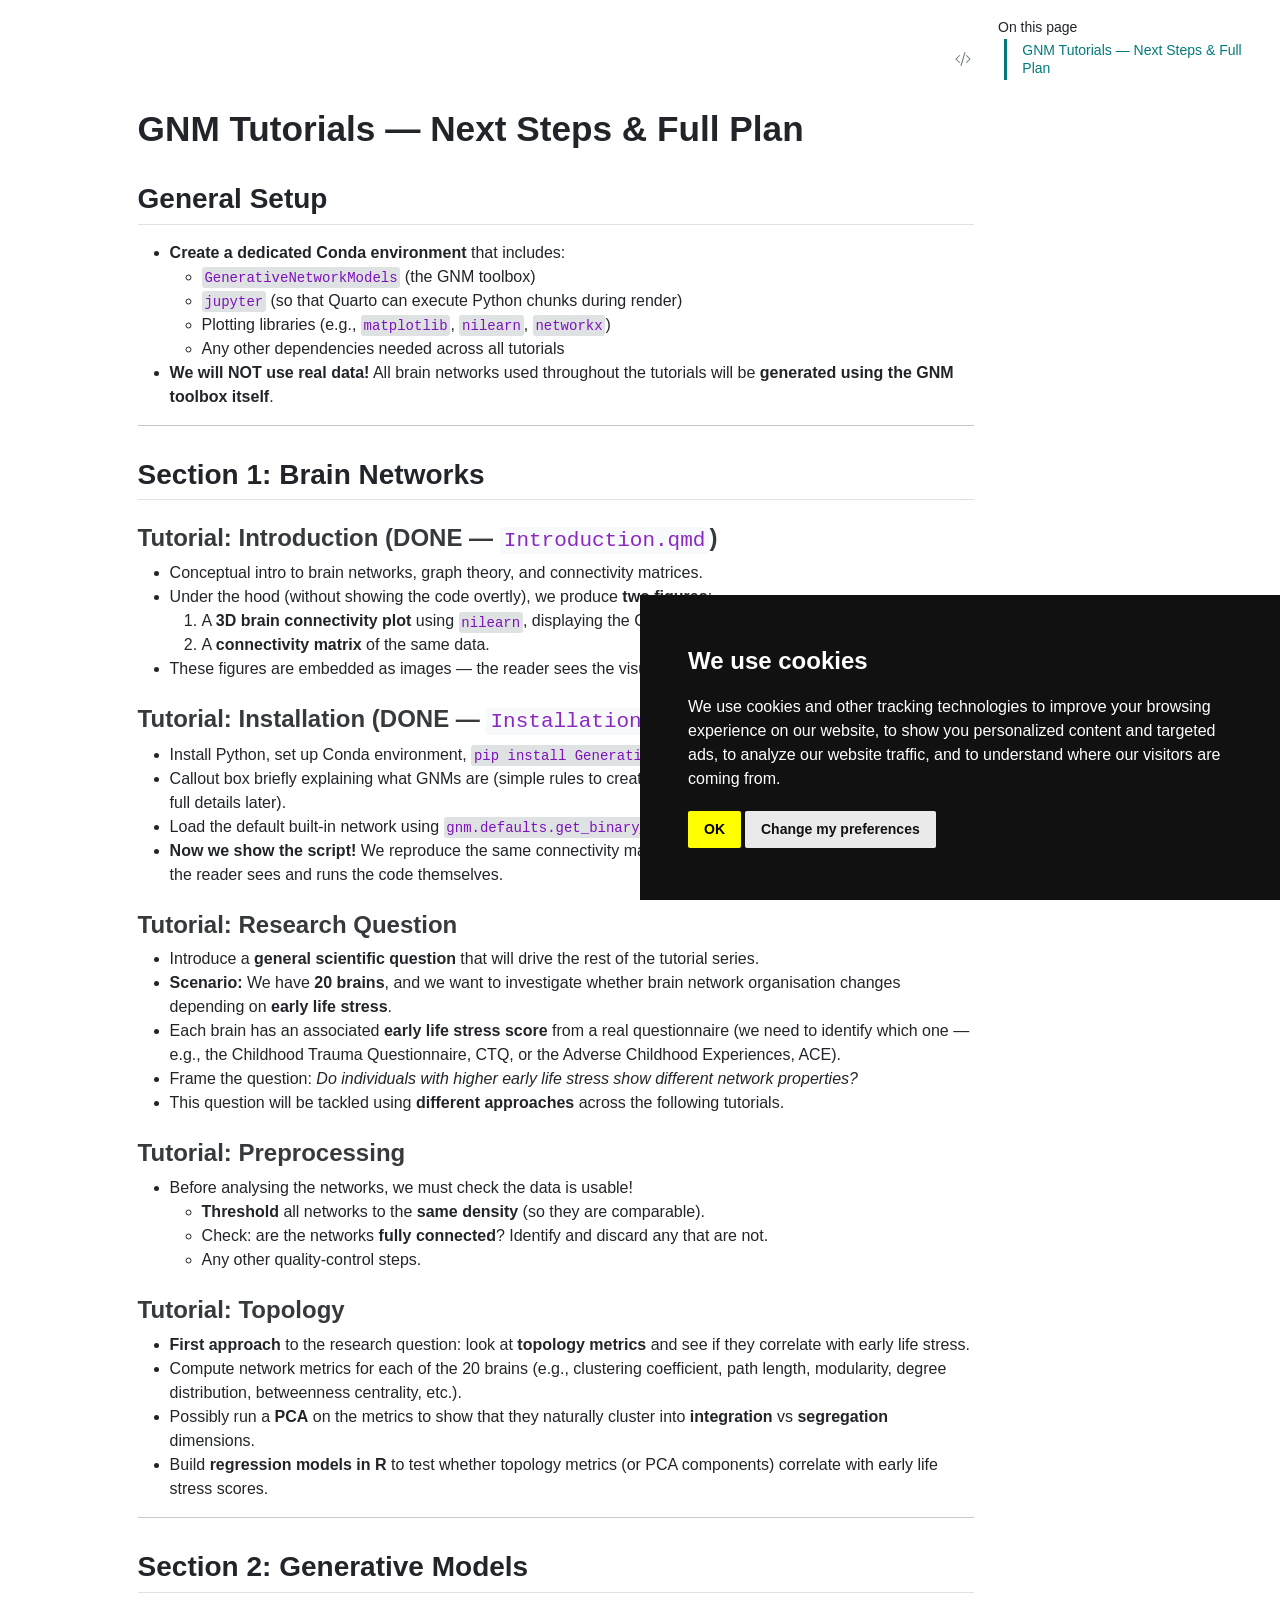
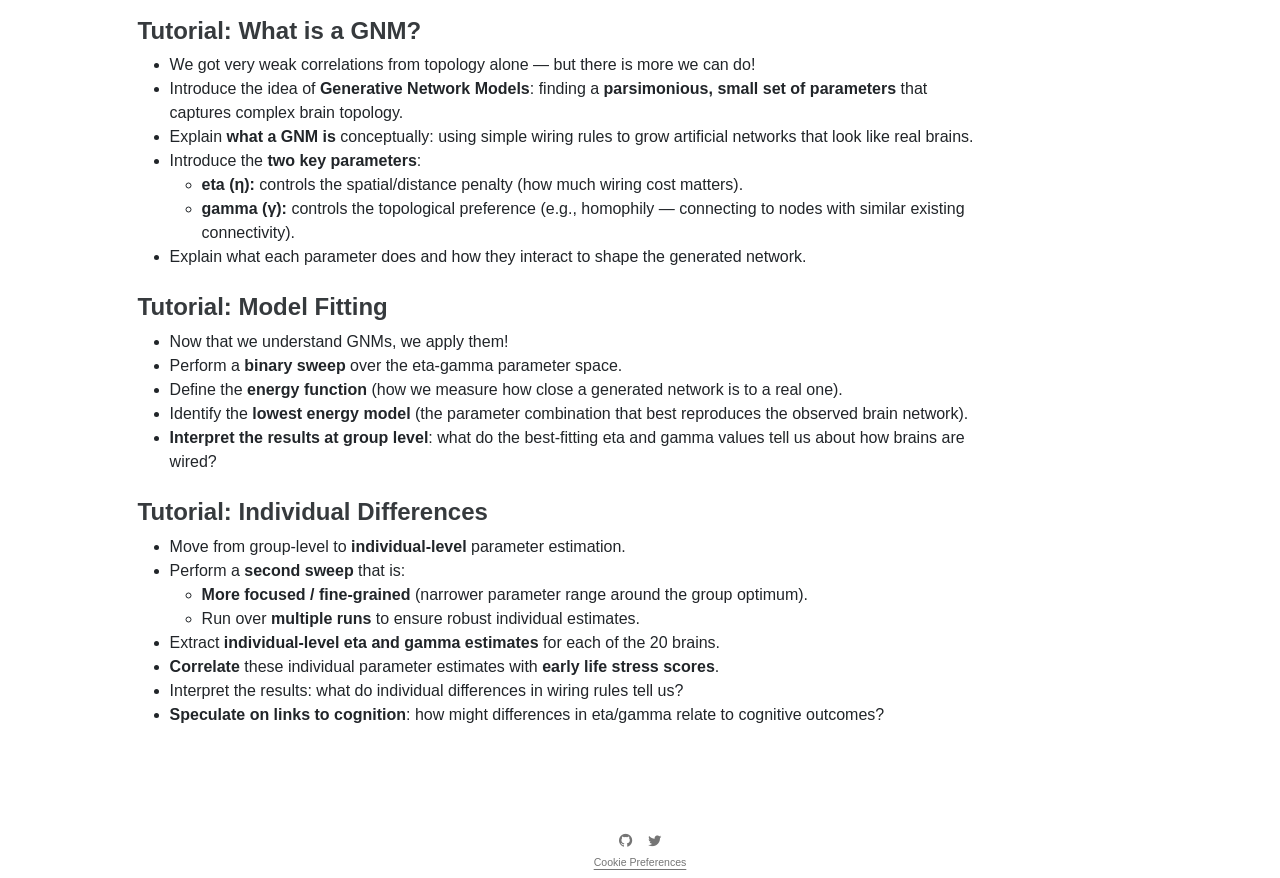
==== docs/nextsteps.html @ 3ea55d0e "gnm tutorials!" ====
<!DOCTYPE html>
<html xmlns="http://www.w3.org/1999/xhtml" lang="en" xml:lang="en"><head>

<meta charset="utf-8">
<meta name="generator" content="quarto-1.8.27">

<meta name="viewport" content="width=device-width, initial-scale=1.0, user-scalable=yes">


<title>nextsteps – DevStart</title>
<style>
code{white-space: pre-wrap;}
span.smallcaps{font-variant: small-caps;}
div.columns{display: flex; gap: min(4vw, 1.5em);}
div.column{flex: auto; overflow-x: auto;}
div.hanging-indent{margin-left: 1.5em; text-indent: -1.5em;}
ul.task-list{list-style: none;}
ul.task-list li input[type="checkbox"] {
  width: 0.8em;
  margin: 0 0.8em 0.2em -1em; /* quarto-specific, see https://github.com/quarto-dev/quarto-cli/issues/4556 */ 
  vertical-align: middle;
}
/* CSS for syntax highlighting */
html { -webkit-text-size-adjust: 100%; }
pre > code.sourceCode { white-space: pre; position: relative; }
pre > code.sourceCode > span { display: inline-block; line-height: 1.25; }
pre > code.sourceCode > span:empty { height: 1.2em; }
.sourceCode { overflow: visible; }
code.sourceCode > span { color: inherit; text-decoration: inherit; }
div.sourceCode { margin: 1em 0; }
pre.sourceCode { margin: 0; }
@media screen {
div.sourceCode { overflow: auto; }
}
@media print {
pre > code.sourceCode { white-space: pre-wrap; }
pre > code.sourceCode > span { text-indent: -5em; padding-left: 5em; }
}
pre.numberSource code
  { counter-reset: source-line 0; }
pre.numberSource code > span
  { position: relative; left: -4em; counter-increment: source-line; }
pre.numberSource code > span > a:first-child::before
  { content: counter(source-line);
    position: relative; left: -1em; text-align: right; vertical-align: baseline;
    border: none; display: inline-block;
    -webkit-touch-callout: none; -webkit-user-select: none;
    -khtml-user-select: none; -moz-user-select: none;
    -ms-user-select: none; user-select: none;
    padding: 0 4px; width: 4em;
  }
pre.numberSource { margin-left: 3em;  padding-left: 4px; }
div.sourceCode
  {   }
@media screen {
pre > code.sourceCode > span > a:first-child::before { text-decoration: underline; }
}
</style>


<script src="site_libs/quarto-nav/quarto-nav.js"></script>
<script src="site_libs/quarto-nav/headroom.min.js"></script>
<script src="site_libs/clipboard/clipboard.min.js"></script>
<script src="site_libs/quarto-search/autocomplete.umd.js"></script>
<script src="site_libs/quarto-search/fuse.min.js"></script>
<script src="site_libs/quarto-search/quarto-search.js"></script>
<meta name="quarto:offset" content="./">
<link href="./resources/ICON.png" rel="icon" type="image/png">
<script src="site_libs/cookie-consent/cookie-consent.js"></script>
<link href="site_libs/cookie-consent/cookie-consent.css" rel="stylesheet">
<script src="site_libs/quarto-html/quarto.js" type="module"></script>
<script src="site_libs/quarto-html/tabsets/tabsets.js" type="module"></script>
<script src="site_libs/quarto-html/axe/axe-check.js" type="module"></script>
<script src="site_libs/quarto-html/popper.min.js"></script>
<script src="site_libs/quarto-html/tippy.umd.min.js"></script>
<script src="site_libs/quarto-html/anchor.min.js"></script>
<link href="site_libs/quarto-html/tippy.css" rel="stylesheet">
<link href="site_libs/quarto-html/quarto-syntax-highlighting-297f82be50efc673ebd96f37595b8476.css" rel="stylesheet" id="quarto-text-highlighting-styles">
<script src="site_libs/bootstrap/bootstrap.min.js"></script>
<link href="site_libs/bootstrap/bootstrap-icons.css" rel="stylesheet">
<link href="site_libs/bootstrap/bootstrap-4a0951d19dedb3de55823374062f1177.min.css" rel="stylesheet" append-hash="true" id="quarto-bootstrap" data-mode="light">
<script id="quarto-search-options" type="application/json">{
  "location": "sidebar",
  "copy-button": false,
  "collapse-after": 3,
  "panel-placement": "start",
  "type": "textbox",
  "limit": 50,
  "keyboard-shortcut": [
    "f",
    "/",
    "s"
  ],
  "language": {
    "search-no-results-text": "No results",
    "search-matching-documents-text": "matching documents",
    "search-copy-link-title": "Copy link to search",
    "search-hide-matches-text": "Hide additional matches",
    "search-more-match-text": "more match in this document",
    "search-more-matches-text": "more matches in this document",
    "search-clear-button-title": "Clear",
    "search-text-placeholder": "",
    "search-detached-cancel-button-title": "Cancel",
    "search-submit-button-title": "Submit",
    "search-label": "Search"
  }
}</script>
<script async="" src="https://www.googletagmanager.com/gtag/js?id=G-G5XSH1GLW7"></script>

<script type="text/plain" cookie-consent="tracking">

window.dataLayer = window.dataLayer || [];
function gtag(){dataLayer.push(arguments);}
gtag('js', new Date());
gtag('config', 'G-G5XSH1GLW7', { 'anonymize_ip': true});
</script>

<script type="text/javascript" charset="UTF-8">
document.addEventListener('DOMContentLoaded', function () {
cookieconsent.run({
  "notice_banner_type":"simple",
  "consent_type":"implied",
  "palette":"dark",
  "language":"en",
  "page_load_consent_levels":["strictly-necessary","functionality","tracking","targeting"],
  "notice_banner_reject_button_hide":false,
  "preferences_center_close_button_hide":false,
  "website_name":""
  ,
"language":"en"
  });
});
</script> 
  


<meta property="og:title" content="GNM Tutorials">
<meta property="og:description" content="Generative Network Models tutorials">
<meta property="og:image" content="https://devstart.org/BrainNetworks/images/ICON.png">
<meta property="og:site_name" content="DevStart">
<meta property="og:image:height" content="131">
<meta property="og:image:width" content="120">
<meta name="twitter:title" content="GNM Tutorials">
<meta name="twitter:description" content="Generative Network Models tutorials">
<meta name="twitter:image" content="https://devstart.org/BrainNetworks/images/ICON.png">
<meta name="twitter:site" content="@DevSciStart">
<meta name="twitter:card" content="summary">
<meta name="twitter:image-height" content="131">
<meta name="twitter:image-width" content="120">
</head>

<body class="quarto-light">

<div id="quarto-search-results"></div>
<!-- content -->
<div id="quarto-content" class="quarto-container page-columns page-rows-contents page-layout-article">
<!-- sidebar -->
<!-- margin-sidebar -->
    <div id="quarto-margin-sidebar" class="sidebar margin-sidebar">
        <nav id="TOC" role="doc-toc" class="toc-active" data-toc-expanded="4">
    <h2 id="toc-title">On this page</h2>
   
  <ul>
  <li><a href="#gnm-tutorials-next-steps-full-plan" id="toc-gnm-tutorials-next-steps-full-plan" class="nav-link active" data-scroll-target="#gnm-tutorials-next-steps-full-plan">GNM Tutorials — Next Steps &amp; Full Plan</a>
  <ul class="collapse">
  <li><a href="#general-setup" id="toc-general-setup" class="nav-link" data-scroll-target="#general-setup">General Setup</a></li>
  <li><a href="#section-1-brain-networks" id="toc-section-1-brain-networks" class="nav-link" data-scroll-target="#section-1-brain-networks">Section 1: Brain Networks</a>
  <ul class="collapse">
  <li><a href="#tutorial-introduction-done-introduction.qmd" id="toc-tutorial-introduction-done-introduction.qmd" class="nav-link" data-scroll-target="#tutorial-introduction-done-introduction.qmd">Tutorial: Introduction (DONE — <code>Introduction.qmd</code>)</a></li>
  <li><a href="#tutorial-installation-done-installation.qmd" id="toc-tutorial-installation-done-installation.qmd" class="nav-link" data-scroll-target="#tutorial-installation-done-installation.qmd">Tutorial: Installation (DONE — <code>Installation.qmd</code>)</a></li>
  <li><a href="#tutorial-research-question" id="toc-tutorial-research-question" class="nav-link" data-scroll-target="#tutorial-research-question">Tutorial: Research Question</a></li>
  <li><a href="#tutorial-preprocessing" id="toc-tutorial-preprocessing" class="nav-link" data-scroll-target="#tutorial-preprocessing">Tutorial: Preprocessing</a></li>
  <li><a href="#tutorial-topology" id="toc-tutorial-topology" class="nav-link" data-scroll-target="#tutorial-topology">Tutorial: Topology</a></li>
  </ul></li>
  <li><a href="#section-2-generative-models" id="toc-section-2-generative-models" class="nav-link" data-scroll-target="#section-2-generative-models">Section 2: Generative Models</a>
  <ul class="collapse">
  <li><a href="#tutorial-what-is-a-gnm" id="toc-tutorial-what-is-a-gnm" class="nav-link" data-scroll-target="#tutorial-what-is-a-gnm">Tutorial: What is a GNM?</a></li>
  <li><a href="#tutorial-model-fitting" id="toc-tutorial-model-fitting" class="nav-link" data-scroll-target="#tutorial-model-fitting">Tutorial: Model Fitting</a></li>
  <li><a href="#tutorial-individual-differences" id="toc-tutorial-individual-differences" class="nav-link" data-scroll-target="#tutorial-individual-differences">Tutorial: Individual Differences</a></li>
  </ul></li>
  </ul></li>
  </ul>
</nav>
    </div>
<!-- main -->
<main class="content" id="quarto-document-content"><header id="title-block-header" class="quarto-title-block"><h1 class="title display-7"></h1></header><div class="quarto-title-block"><div class="quarto-title-tools-only"><button type="button" class="btn code-tools-button" id="quarto-code-tools-source"><i class="bi"></i></button></div></div>




<section id="gnm-tutorials-next-steps-full-plan" class="level1">
<h1>GNM Tutorials — Next Steps &amp; Full Plan</h1>
<section id="general-setup" class="level2">
<h2 class="anchored" data-anchor-id="general-setup">General Setup</h2>
<ul>
<li><strong>Create a dedicated Conda environment</strong> that includes:
<ul>
<li><code>GenerativeNetworkModels</code> (the GNM toolbox)</li>
<li><code>jupyter</code> (so that Quarto can execute Python chunks during render)</li>
<li>Plotting libraries (e.g., <code>matplotlib</code>, <code>nilearn</code>, <code>networkx</code>)</li>
<li>Any other dependencies needed across all tutorials</li>
</ul></li>
<li><strong>We will NOT use real data!</strong> All brain networks used throughout the tutorials will be <strong>generated using the GNM toolbox itself</strong>.</li>
</ul>
<hr>
</section>
<section id="section-1-brain-networks" class="level2">
<h2 class="anchored" data-anchor-id="section-1-brain-networks">Section 1: Brain Networks</h2>
<section id="tutorial-introduction-done-introduction.qmd" class="level3">
<h3 class="anchored" data-anchor-id="tutorial-introduction-done-introduction.qmd">Tutorial: Introduction (DONE — <code>Introduction.qmd</code>)</h3>
<ul>
<li>Conceptual intro to brain networks, graph theory, and connectivity matrices.</li>
<li>Under the hood (without showing the code overtly), we produce <strong>two figures</strong>:
<ol type="1">
<li>A <strong>3D brain connectivity plot</strong> using <code>nilearn</code>, displaying the GNM default network with default coordinates.</li>
<li>A <strong>connectivity matrix</strong> of the same data.</li>
</ol></li>
<li>These figures are embedded as images — the reader sees the visuals but not the code that generated them.</li>
</ul>
</section>
<section id="tutorial-installation-done-installation.qmd" class="level3">
<h3 class="anchored" data-anchor-id="tutorial-installation-done-installation.qmd">Tutorial: Installation (DONE — <code>Installation.qmd</code>)</h3>
<ul>
<li>Install Python, set up Conda environment, <code>pip install GenerativeNetworkModels</code>.</li>
<li>Callout box briefly explaining what GNMs are (simple rules to create artificial networks mimicking real brains — full details later).</li>
<li>Load the default built-in network using <code>gnm.defaults.get_binary_network()</code>.</li>
<li><strong>Now we show the script!</strong> We reproduce the same connectivity matrix from the Introduction tutorial, but this time the reader sees and runs the code themselves.</li>
</ul>
</section>
<section id="tutorial-research-question" class="level3">
<h3 class="anchored" data-anchor-id="tutorial-research-question">Tutorial: Research Question</h3>
<ul>
<li>Introduce a <strong>general scientific question</strong> that will drive the rest of the tutorial series.</li>
<li><strong>Scenario:</strong> We have <strong>20 brains</strong>, and we want to investigate whether brain network organisation changes depending on <strong>early life stress</strong>.</li>
<li>Each brain has an associated <strong>early life stress score</strong> from a real questionnaire (we need to identify which one — e.g., the Childhood Trauma Questionnaire, CTQ, or the Adverse Childhood Experiences, ACE).</li>
<li>Frame the question: <em>Do individuals with higher early life stress show different network properties?</em></li>
<li>This question will be tackled using <strong>different approaches</strong> across the following tutorials.</li>
</ul>
</section>
<section id="tutorial-preprocessing" class="level3">
<h3 class="anchored" data-anchor-id="tutorial-preprocessing">Tutorial: Preprocessing</h3>
<ul>
<li>Before analysing the networks, we must check the data is usable!
<ul>
<li><strong>Threshold</strong> all networks to the <strong>same density</strong> (so they are comparable).</li>
<li>Check: are the networks <strong>fully connected</strong>? Identify and discard any that are not.</li>
<li>Any other quality-control steps.</li>
</ul></li>
</ul>
</section>
<section id="tutorial-topology" class="level3">
<h3 class="anchored" data-anchor-id="tutorial-topology">Tutorial: Topology</h3>
<ul>
<li><strong>First approach</strong> to the research question: look at <strong>topology metrics</strong> and see if they correlate with early life stress.</li>
<li>Compute network metrics for each of the 20 brains (e.g., clustering coefficient, path length, modularity, degree distribution, betweenness centrality, etc.).</li>
<li>Possibly run a <strong>PCA</strong> on the metrics to show that they naturally cluster into <strong>integration</strong> vs <strong>segregation</strong> dimensions.</li>
<li>Build <strong>regression models in R</strong> to test whether topology metrics (or PCA components) correlate with early life stress scores.</li>
</ul>
<hr>
</section>
</section>
<section id="section-2-generative-models" class="level2">
<h2 class="anchored" data-anchor-id="section-2-generative-models">Section 2: Generative Models</h2>
<section id="tutorial-what-is-a-gnm" class="level3">
<h3 class="anchored" data-anchor-id="tutorial-what-is-a-gnm">Tutorial: What is a GNM?</h3>
<ul>
<li>We got very weak correlations from topology alone — but there is more we can do!</li>
<li>Introduce the idea of <strong>Generative Network Models</strong>: finding a <strong>parsimonious, small set of parameters</strong> that captures complex brain topology.</li>
<li>Explain <strong>what a GNM is</strong> conceptually: using simple wiring rules to grow artificial networks that look like real brains.</li>
<li>Introduce the <strong>two key parameters</strong>:
<ul>
<li><strong>eta (η):</strong> controls the spatial/distance penalty (how much wiring cost matters).</li>
<li><strong>gamma (γ):</strong> controls the topological preference (e.g., homophily — connecting to nodes with similar existing connectivity).</li>
</ul></li>
<li>Explain what each parameter does and how they interact to shape the generated network.</li>
</ul>
</section>
<section id="tutorial-model-fitting" class="level3">
<h3 class="anchored" data-anchor-id="tutorial-model-fitting">Tutorial: Model Fitting</h3>
<ul>
<li>Now that we understand GNMs, we apply them!</li>
<li>Perform a <strong>binary sweep</strong> over the eta-gamma parameter space.</li>
<li>Define the <strong>energy function</strong> (how we measure how close a generated network is to a real one).</li>
<li>Identify the <strong>lowest energy model</strong> (the parameter combination that best reproduces the observed brain network).</li>
<li><strong>Interpret the results at group level</strong>: what do the best-fitting eta and gamma values tell us about how brains are wired?</li>
</ul>
</section>
<section id="tutorial-individual-differences" class="level3">
<h3 class="anchored" data-anchor-id="tutorial-individual-differences">Tutorial: Individual Differences</h3>
<ul>
<li>Move from group-level to <strong>individual-level</strong> parameter estimation.</li>
<li>Perform a <strong>second sweep</strong> that is:
<ul>
<li><strong>More focused / fine-grained</strong> (narrower parameter range around the group optimum).</li>
<li>Run over <strong>multiple runs</strong> to ensure robust individual estimates.</li>
</ul></li>
<li>Extract <strong>individual-level eta and gamma estimates</strong> for each of the 20 brains.</li>
<li><strong>Correlate</strong> these individual parameter estimates with <strong>early life stress scores</strong>.</li>
<li>Interpret the results: what do individual differences in wiring rules tell us?</li>
<li><strong>Speculate on links to cognition</strong>: how might differences in eta/gamma relate to cognitive outcomes?</li>
</ul>


<!-- -->

</section>
</section>
</section>

<a onclick="window.scrollTo(0, 0); return false;" role="button" id="quarto-back-to-top"><i class="bi bi-arrow-up"></i> Back to top</a></main> <!-- /main -->
<script id="quarto-html-after-body" type="application/javascript">
  window.document.addEventListener("DOMContentLoaded", function (event) {
    const icon = "";
    const anchorJS = new window.AnchorJS();
    anchorJS.options = {
      placement: 'right',
      icon: icon
    };
    anchorJS.add('.anchored');
    const isCodeAnnotation = (el) => {
      for (const clz of el.classList) {
        if (clz.startsWith('code-annotation-')) {                     
          return true;
        }
      }
      return false;
    }
    const onCopySuccess = function(e) {
      // button target
      const button = e.trigger;
      // don't keep focus
      button.blur();
      // flash "checked"
      button.classList.add('code-copy-button-checked');
      var currentTitle = button.getAttribute("title");
      button.setAttribute("title", "Copied!");
      let tooltip;
      if (window.bootstrap) {
        button.setAttribute("data-bs-toggle", "tooltip");
        button.setAttribute("data-bs-placement", "left");
        button.setAttribute("data-bs-title", "Copied!");
        tooltip = new bootstrap.Tooltip(button, 
          { trigger: "manual", 
            customClass: "code-copy-button-tooltip",
            offset: [0, -8]});
        tooltip.show();    
      }
      setTimeout(function() {
        if (tooltip) {
          tooltip.hide();
          button.removeAttribute("data-bs-title");
          button.removeAttribute("data-bs-toggle");
          button.removeAttribute("data-bs-placement");
        }
        button.setAttribute("title", currentTitle);
        button.classList.remove('code-copy-button-checked');
      }, 1000);
      // clear code selection
      e.clearSelection();
    }
    const getTextToCopy = function(trigger) {
      const outerScaffold = trigger.parentElement.cloneNode(true);
      const codeEl = outerScaffold.querySelector('code');
      for (const childEl of codeEl.children) {
        if (isCodeAnnotation(childEl)) {
          childEl.remove();
        }
      }
      return codeEl.innerText;
    }
    const clipboard = new window.ClipboardJS('.code-copy-button:not([data-in-quarto-modal])', {
      text: getTextToCopy
    });
    clipboard.on('success', onCopySuccess);
    if (window.document.getElementById('quarto-embedded-source-code-modal')) {
      const clipboardModal = new window.ClipboardJS('.code-copy-button[data-in-quarto-modal]', {
        text: getTextToCopy,
        container: window.document.getElementById('quarto-embedded-source-code-modal')
      });
      clipboardModal.on('success', onCopySuccess);
    }
    const viewSource = window.document.getElementById('quarto-view-source') ||
                       window.document.getElementById('quarto-code-tools-source');
    if (viewSource) {
      const sourceUrl = viewSource.getAttribute("data-quarto-source-url");
      viewSource.addEventListener("click", function(e) {
        if (sourceUrl) {
          // rstudio viewer pane
          if (/\bcapabilities=\b/.test(window.location)) {
            window.open(sourceUrl);
          } else {
            window.location.href = sourceUrl;
          }
        } else {
          const modal = new bootstrap.Modal(document.getElementById('quarto-embedded-source-code-modal'));
          modal.show();
        }
        return false;
      });
    }
    function toggleCodeHandler(show) {
      return function(e) {
        const detailsSrc = window.document.querySelectorAll(".cell > details > .sourceCode");
        for (let i=0; i<detailsSrc.length; i++) {
          const details = detailsSrc[i].parentElement;
          if (show) {
            details.open = true;
          } else {
            details.removeAttribute("open");
          }
        }
        const cellCodeDivs = window.document.querySelectorAll(".cell > .sourceCode");
        const fromCls = show ? "hidden" : "unhidden";
        const toCls = show ? "unhidden" : "hidden";
        for (let i=0; i<cellCodeDivs.length; i++) {
          const codeDiv = cellCodeDivs[i];
          if (codeDiv.classList.contains(fromCls)) {
            codeDiv.classList.remove(fromCls);
            codeDiv.classList.add(toCls);
          } 
        }
        return false;
      }
    }
    const hideAllCode = window.document.getElementById("quarto-hide-all-code");
    if (hideAllCode) {
      hideAllCode.addEventListener("click", toggleCodeHandler(false));
    }
    const showAllCode = window.document.getElementById("quarto-show-all-code");
    if (showAllCode) {
      showAllCode.addEventListener("click", toggleCodeHandler(true));
    }
      var localhostRegex = new RegExp(/^(?:http|https):\/\/localhost\:?[0-9]*\//);
      var mailtoRegex = new RegExp(/^mailto:/);
        var filterRegex = new RegExp("https:\/\/devstart\.org\/BrainNetworks");
      var isInternal = (href) => {
          return filterRegex.test(href) || localhostRegex.test(href) || mailtoRegex.test(href);
      }
      // Inspect non-navigation links and adorn them if external
     var links = window.document.querySelectorAll('a[href]:not(.nav-link):not(.navbar-brand):not(.toc-action):not(.sidebar-link):not(.sidebar-item-toggle):not(.pagination-link):not(.no-external):not([aria-hidden]):not(.dropdown-item):not(.quarto-navigation-tool):not(.about-link)');
      for (var i=0; i<links.length; i++) {
        const link = links[i];
        if (!isInternal(link.href)) {
          // undo the damage that might have been done by quarto-nav.js in the case of
          // links that we want to consider external
          if (link.dataset.originalHref !== undefined) {
            link.href = link.dataset.originalHref;
          }
        }
      }
    function tippyHover(el, contentFn, onTriggerFn, onUntriggerFn) {
      const config = {
        allowHTML: true,
        maxWidth: 500,
        delay: 100,
        arrow: false,
        appendTo: function(el) {
            return el.parentElement;
        },
        interactive: true,
        interactiveBorder: 10,
        theme: 'quarto',
        placement: 'bottom-start',
      };
      if (contentFn) {
        config.content = contentFn;
      }
      if (onTriggerFn) {
        config.onTrigger = onTriggerFn;
      }
      if (onUntriggerFn) {
        config.onUntrigger = onUntriggerFn;
      }
      window.tippy(el, config); 
    }
    const noterefs = window.document.querySelectorAll('a[role="doc-noteref"]');
    for (var i=0; i<noterefs.length; i++) {
      const ref = noterefs[i];
      tippyHover(ref, function() {
        // use id or data attribute instead here
        let href = ref.getAttribute('data-footnote-href') || ref.getAttribute('href');
        try { href = new URL(href).hash; } catch {}
        const id = href.replace(/^#\/?/, "");
        const note = window.document.getElementById(id);
        if (note) {
          return note.innerHTML;
        } else {
          return "";
        }
      });
    }
    const xrefs = window.document.querySelectorAll('a.quarto-xref');
    const processXRef = (id, note) => {
      // Strip column container classes
      const stripColumnClz = (el) => {
        el.classList.remove("page-full", "page-columns");
        if (el.children) {
          for (const child of el.children) {
            stripColumnClz(child);
          }
        }
      }
      stripColumnClz(note)
      if (id === null || id.startsWith('sec-')) {
        // Special case sections, only their first couple elements
        const container = document.createElement("div");
        if (note.children && note.children.length > 2) {
          container.appendChild(note.children[0].cloneNode(true));
          for (let i = 1; i < note.children.length; i++) {
            const child = note.children[i];
            if (child.tagName === "P" && child.innerText === "") {
              continue;
            } else {
              container.appendChild(child.cloneNode(true));
              break;
            }
          }
          if (window.Quarto?.typesetMath) {
            window.Quarto.typesetMath(container);
          }
          return container.innerHTML
        } else {
          if (window.Quarto?.typesetMath) {
            window.Quarto.typesetMath(note);
          }
          return note.innerHTML;
        }
      } else {
        // Remove any anchor links if they are present
        const anchorLink = note.querySelector('a.anchorjs-link');
        if (anchorLink) {
          anchorLink.remove();
        }
        if (window.Quarto?.typesetMath) {
          window.Quarto.typesetMath(note);
        }
        if (note.classList.contains("callout")) {
          return note.outerHTML;
        } else {
          return note.innerHTML;
        }
      }
    }
    for (var i=0; i<xrefs.length; i++) {
      const xref = xrefs[i];
      tippyHover(xref, undefined, function(instance) {
        instance.disable();
        let url = xref.getAttribute('href');
        let hash = undefined; 
        if (url.startsWith('#')) {
          hash = url;
        } else {
          try { hash = new URL(url).hash; } catch {}
        }
        if (hash) {
          const id = hash.replace(/^#\/?/, "");
          const note = window.document.getElementById(id);
          if (note !== null) {
            try {
              const html = processXRef(id, note.cloneNode(true));
              instance.setContent(html);
            } finally {
              instance.enable();
              instance.show();
            }
          } else {
            // See if we can fetch this
            fetch(url.split('#')[0])
            .then(res => res.text())
            .then(html => {
              const parser = new DOMParser();
              const htmlDoc = parser.parseFromString(html, "text/html");
              const note = htmlDoc.getElementById(id);
              if (note !== null) {
                const html = processXRef(id, note);
                instance.setContent(html);
              } 
            }).finally(() => {
              instance.enable();
              instance.show();
            });
          }
        } else {
          // See if we can fetch a full url (with no hash to target)
          // This is a special case and we should probably do some content thinning / targeting
          fetch(url)
          .then(res => res.text())
          .then(html => {
            const parser = new DOMParser();
            const htmlDoc = parser.parseFromString(html, "text/html");
            const note = htmlDoc.querySelector('main.content');
            if (note !== null) {
              // This should only happen for chapter cross references
              // (since there is no id in the URL)
              // remove the first header
              if (note.children.length > 0 && note.children[0].tagName === "HEADER") {
                note.children[0].remove();
              }
              const html = processXRef(null, note);
              instance.setContent(html);
            } 
          }).finally(() => {
            instance.enable();
            instance.show();
          });
        }
      }, function(instance) {
      });
    }
        let selectedAnnoteEl;
        const selectorForAnnotation = ( cell, annotation) => {
          let cellAttr = 'data-code-cell="' + cell + '"';
          let lineAttr = 'data-code-annotation="' +  annotation + '"';
          const selector = 'span[' + cellAttr + '][' + lineAttr + ']';
          return selector;
        }
        const selectCodeLines = (annoteEl) => {
          const doc = window.document;
          const targetCell = annoteEl.getAttribute("data-target-cell");
          const targetAnnotation = annoteEl.getAttribute("data-target-annotation");
          const annoteSpan = window.document.querySelector(selectorForAnnotation(targetCell, targetAnnotation));
          const lines = annoteSpan.getAttribute("data-code-lines").split(",");
          const lineIds = lines.map((line) => {
            return targetCell + "-" + line;
          })
          let top = null;
          let height = null;
          let parent = null;
          if (lineIds.length > 0) {
              //compute the position of the single el (top and bottom and make a div)
              const el = window.document.getElementById(lineIds[0]);
              top = el.offsetTop;
              height = el.offsetHeight;
              parent = el.parentElement.parentElement;
            if (lineIds.length > 1) {
              const lastEl = window.document.getElementById(lineIds[lineIds.length - 1]);
              const bottom = lastEl.offsetTop + lastEl.offsetHeight;
              height = bottom - top;
            }
            if (top !== null && height !== null && parent !== null) {
              // cook up a div (if necessary) and position it 
              let div = window.document.getElementById("code-annotation-line-highlight");
              if (div === null) {
                div = window.document.createElement("div");
                div.setAttribute("id", "code-annotation-line-highlight");
                div.style.position = 'absolute';
                parent.appendChild(div);
              }
              div.style.top = top - 2 + "px";
              div.style.height = height + 4 + "px";
              div.style.left = 0;
              let gutterDiv = window.document.getElementById("code-annotation-line-highlight-gutter");
              if (gutterDiv === null) {
                gutterDiv = window.document.createElement("div");
                gutterDiv.setAttribute("id", "code-annotation-line-highlight-gutter");
                gutterDiv.style.position = 'absolute';
                const codeCell = window.document.getElementById(targetCell);
                const gutter = codeCell.querySelector('.code-annotation-gutter');
                gutter.appendChild(gutterDiv);
              }
              gutterDiv.style.top = top - 2 + "px";
              gutterDiv.style.height = height + 4 + "px";
            }
            selectedAnnoteEl = annoteEl;
          }
        };
        const unselectCodeLines = () => {
          const elementsIds = ["code-annotation-line-highlight", "code-annotation-line-highlight-gutter"];
          elementsIds.forEach((elId) => {
            const div = window.document.getElementById(elId);
            if (div) {
              div.remove();
            }
          });
          selectedAnnoteEl = undefined;
        };
          // Handle positioning of the toggle
      window.addEventListener(
        "resize",
        throttle(() => {
          elRect = undefined;
          if (selectedAnnoteEl) {
            selectCodeLines(selectedAnnoteEl);
          }
        }, 10)
      );
      function throttle(fn, ms) {
      let throttle = false;
      let timer;
        return (...args) => {
          if(!throttle) { // first call gets through
              fn.apply(this, args);
              throttle = true;
          } else { // all the others get throttled
              if(timer) clearTimeout(timer); // cancel #2
              timer = setTimeout(() => {
                fn.apply(this, args);
                timer = throttle = false;
              }, ms);
          }
        };
      }
        // Attach click handler to the DT
        const annoteDls = window.document.querySelectorAll('dt[data-target-cell]');
        for (const annoteDlNode of annoteDls) {
          annoteDlNode.addEventListener('click', (event) => {
            const clickedEl = event.target;
            if (clickedEl !== selectedAnnoteEl) {
              unselectCodeLines();
              const activeEl = window.document.querySelector('dt[data-target-cell].code-annotation-active');
              if (activeEl) {
                activeEl.classList.remove('code-annotation-active');
              }
              selectCodeLines(clickedEl);
              clickedEl.classList.add('code-annotation-active');
            } else {
              // Unselect the line
              unselectCodeLines();
              clickedEl.classList.remove('code-annotation-active');
            }
          });
        }
    const findCites = (el) => {
      const parentEl = el.parentElement;
      if (parentEl) {
        const cites = parentEl.dataset.cites;
        if (cites) {
          return {
            el,
            cites: cites.split(' ')
          };
        } else {
          return findCites(el.parentElement)
        }
      } else {
        return undefined;
      }
    };
    var bibliorefs = window.document.querySelectorAll('a[role="doc-biblioref"]');
    for (var i=0; i<bibliorefs.length; i++) {
      const ref = bibliorefs[i];
      const citeInfo = findCites(ref);
      if (citeInfo) {
        tippyHover(citeInfo.el, function() {
          var popup = window.document.createElement('div');
          citeInfo.cites.forEach(function(cite) {
            var citeDiv = window.document.createElement('div');
            citeDiv.classList.add('hanging-indent');
            citeDiv.classList.add('csl-entry');
            var biblioDiv = window.document.getElementById('ref-' + cite);
            if (biblioDiv) {
              citeDiv.innerHTML = biblioDiv.innerHTML;
            }
            popup.appendChild(citeDiv);
          });
          return popup.innerHTML;
        });
      }
    }
  });
  </script><div class="modal fade" id="quarto-embedded-source-code-modal" tabindex="-1" aria-labelledby="quarto-embedded-source-code-modal-label" aria-hidden="true"><div class="modal-dialog modal-dialog-scrollable"><div class="modal-content"><div class="modal-header"><h5 class="modal-title" id="quarto-embedded-source-code-modal-label">Source Code</h5><button class="btn-close" data-bs-dismiss="modal"></button></div><div class="modal-body"><div class="">
<div class="code-copy-outer-scaffold"><div class="sourceCode" id="cb1" data-shortcodes="false"><pre class="sourceCode markdown code-with-copy"><code class="sourceCode markdown"><span id="cb1-1"><a href="#cb1-1" aria-hidden="true" tabindex="-1"></a><span class="fu"># GNM Tutorials — Next Steps &amp; Full Plan</span></span>
<span id="cb1-2"><a href="#cb1-2" aria-hidden="true" tabindex="-1"></a></span>
<span id="cb1-3"><a href="#cb1-3" aria-hidden="true" tabindex="-1"></a><span class="fu">## General Setup</span></span>
<span id="cb1-4"><a href="#cb1-4" aria-hidden="true" tabindex="-1"></a></span>
<span id="cb1-5"><a href="#cb1-5" aria-hidden="true" tabindex="-1"></a><span class="ss">- </span>**Create a dedicated Conda environment** that includes:</span>
<span id="cb1-6"><a href="#cb1-6" aria-hidden="true" tabindex="-1"></a><span class="ss">  - </span><span class="in">`GenerativeNetworkModels`</span> (the GNM toolbox)</span>
<span id="cb1-7"><a href="#cb1-7" aria-hidden="true" tabindex="-1"></a><span class="ss">  - </span><span class="in">`jupyter`</span> (so that Quarto can execute Python chunks during render)</span>
<span id="cb1-8"><a href="#cb1-8" aria-hidden="true" tabindex="-1"></a><span class="ss">  - </span>Plotting libraries (e.g., <span class="in">`matplotlib`</span>, <span class="in">`nilearn`</span>, <span class="in">`networkx`</span>)</span>
<span id="cb1-9"><a href="#cb1-9" aria-hidden="true" tabindex="-1"></a><span class="ss">  - </span>Any other dependencies needed across all tutorials</span>
<span id="cb1-10"><a href="#cb1-10" aria-hidden="true" tabindex="-1"></a></span>
<span id="cb1-11"><a href="#cb1-11" aria-hidden="true" tabindex="-1"></a><span class="ss">- </span>**We will NOT use real data!** All brain networks used throughout the tutorials will be **generated using the GNM toolbox itself**.</span>
<span id="cb1-12"><a href="#cb1-12" aria-hidden="true" tabindex="-1"></a></span>
<span id="cb1-13"><a href="#cb1-13" aria-hidden="true" tabindex="-1"></a>---</span>
<span id="cb1-14"><a href="#cb1-14" aria-hidden="true" tabindex="-1"></a></span>
<span id="cb1-15"><a href="#cb1-15" aria-hidden="true" tabindex="-1"></a><span class="fu">## Section 1: Brain Networks</span></span>
<span id="cb1-16"><a href="#cb1-16" aria-hidden="true" tabindex="-1"></a></span>
<span id="cb1-17"><a href="#cb1-17" aria-hidden="true" tabindex="-1"></a><span class="fu">### Tutorial: Introduction (DONE — `Introduction.qmd`)</span></span>
<span id="cb1-18"><a href="#cb1-18" aria-hidden="true" tabindex="-1"></a><span class="ss">- </span>Conceptual intro to brain networks, graph theory, and connectivity matrices.</span>
<span id="cb1-19"><a href="#cb1-19" aria-hidden="true" tabindex="-1"></a><span class="ss">- </span>Under the hood (without showing the code overtly), we produce **two figures**:</span>
<span id="cb1-20"><a href="#cb1-20" aria-hidden="true" tabindex="-1"></a><span class="ss">  1. </span>A **3D brain connectivity plot** using <span class="in">`nilearn`</span>, displaying the GNM default network with default coordinates.</span>
<span id="cb1-21"><a href="#cb1-21" aria-hidden="true" tabindex="-1"></a><span class="ss">  2. </span>A **connectivity matrix** of the same data.</span>
<span id="cb1-22"><a href="#cb1-22" aria-hidden="true" tabindex="-1"></a><span class="ss">- </span>These figures are embedded as images — the reader sees the visuals but not the code that generated them.</span>
<span id="cb1-23"><a href="#cb1-23" aria-hidden="true" tabindex="-1"></a></span>
<span id="cb1-24"><a href="#cb1-24" aria-hidden="true" tabindex="-1"></a><span class="fu">### Tutorial: Installation (DONE — `Installation.qmd`)</span></span>
<span id="cb1-25"><a href="#cb1-25" aria-hidden="true" tabindex="-1"></a><span class="ss">- </span>Install Python, set up Conda environment, <span class="in">`pip install GenerativeNetworkModels`</span>.</span>
<span id="cb1-26"><a href="#cb1-26" aria-hidden="true" tabindex="-1"></a><span class="ss">- </span>Callout box briefly explaining what GNMs are (simple rules to create artificial networks mimicking real brains — full details later).</span>
<span id="cb1-27"><a href="#cb1-27" aria-hidden="true" tabindex="-1"></a><span class="ss">- </span>Load the default built-in network using <span class="in">`gnm.defaults.get_binary_network()`</span>.</span>
<span id="cb1-28"><a href="#cb1-28" aria-hidden="true" tabindex="-1"></a><span class="ss">- </span>**Now we show the script!** We reproduce the same connectivity matrix from the Introduction tutorial, but this time the reader sees and runs the code themselves.</span>
<span id="cb1-29"><a href="#cb1-29" aria-hidden="true" tabindex="-1"></a></span>
<span id="cb1-30"><a href="#cb1-30" aria-hidden="true" tabindex="-1"></a><span class="fu">### Tutorial: Research Question</span></span>
<span id="cb1-31"><a href="#cb1-31" aria-hidden="true" tabindex="-1"></a><span class="ss">- </span>Introduce a **general scientific question** that will drive the rest of the tutorial series.</span>
<span id="cb1-32"><a href="#cb1-32" aria-hidden="true" tabindex="-1"></a><span class="ss">- </span>**Scenario:** We have **20 brains**, and we want to investigate whether brain network organisation changes depending on **early life stress**.</span>
<span id="cb1-33"><a href="#cb1-33" aria-hidden="true" tabindex="-1"></a><span class="ss">- </span>Each brain has an associated **early life stress score** from a real questionnaire (we need to identify which one — e.g., the Childhood Trauma Questionnaire, CTQ, or the Adverse Childhood Experiences, ACE).</span>
<span id="cb1-34"><a href="#cb1-34" aria-hidden="true" tabindex="-1"></a><span class="ss">- </span>Frame the question: *Do individuals with higher early life stress show different network properties?*</span>
<span id="cb1-35"><a href="#cb1-35" aria-hidden="true" tabindex="-1"></a><span class="ss">- </span>This question will be tackled using **different approaches** across the following tutorials.</span>
<span id="cb1-36"><a href="#cb1-36" aria-hidden="true" tabindex="-1"></a></span>
<span id="cb1-37"><a href="#cb1-37" aria-hidden="true" tabindex="-1"></a><span class="fu">### Tutorial: Preprocessing</span></span>
<span id="cb1-38"><a href="#cb1-38" aria-hidden="true" tabindex="-1"></a><span class="ss">- </span>Before analysing the networks, we must check the data is usable!</span>
<span id="cb1-39"><a href="#cb1-39" aria-hidden="true" tabindex="-1"></a><span class="ss">  - </span>**Threshold** all networks to the **same density** (so they are comparable).</span>
<span id="cb1-40"><a href="#cb1-40" aria-hidden="true" tabindex="-1"></a><span class="ss">  - </span>Check: are the networks **fully connected**? Identify and discard any that are not.</span>
<span id="cb1-41"><a href="#cb1-41" aria-hidden="true" tabindex="-1"></a><span class="ss">  - </span>Any other quality-control steps.</span>
<span id="cb1-42"><a href="#cb1-42" aria-hidden="true" tabindex="-1"></a></span>
<span id="cb1-43"><a href="#cb1-43" aria-hidden="true" tabindex="-1"></a><span class="fu">### Tutorial: Topology</span></span>
<span id="cb1-44"><a href="#cb1-44" aria-hidden="true" tabindex="-1"></a><span class="ss">- </span>**First approach** to the research question: look at **topology metrics** and see if they correlate with early life stress.</span>
<span id="cb1-45"><a href="#cb1-45" aria-hidden="true" tabindex="-1"></a><span class="ss">- </span>Compute network metrics for each of the 20 brains (e.g., clustering coefficient, path length, modularity, degree distribution, betweenness centrality, etc.).</span>
<span id="cb1-46"><a href="#cb1-46" aria-hidden="true" tabindex="-1"></a><span class="ss">- </span>Possibly run a **PCA** on the metrics to show that they naturally cluster into **integration** vs **segregation** dimensions.</span>
<span id="cb1-47"><a href="#cb1-47" aria-hidden="true" tabindex="-1"></a><span class="ss">- </span>Build **regression models in R** to test whether topology metrics (or PCA components) correlate with early life stress scores.</span>
<span id="cb1-48"><a href="#cb1-48" aria-hidden="true" tabindex="-1"></a></span>
<span id="cb1-49"><a href="#cb1-49" aria-hidden="true" tabindex="-1"></a>---</span>
<span id="cb1-50"><a href="#cb1-50" aria-hidden="true" tabindex="-1"></a></span>
<span id="cb1-51"><a href="#cb1-51" aria-hidden="true" tabindex="-1"></a><span class="fu">## Section 2: Generative Models</span></span>
<span id="cb1-52"><a href="#cb1-52" aria-hidden="true" tabindex="-1"></a></span>
<span id="cb1-53"><a href="#cb1-53" aria-hidden="true" tabindex="-1"></a><span class="fu">### Tutorial: What is a GNM?</span></span>
<span id="cb1-54"><a href="#cb1-54" aria-hidden="true" tabindex="-1"></a><span class="ss">- </span>We got very weak correlations from topology alone — but there is more we can do!</span>
<span id="cb1-55"><a href="#cb1-55" aria-hidden="true" tabindex="-1"></a><span class="ss">- </span>Introduce the idea of **Generative Network Models**: finding a **parsimonious, small set of parameters** that captures complex brain topology.</span>
<span id="cb1-56"><a href="#cb1-56" aria-hidden="true" tabindex="-1"></a><span class="ss">- </span>Explain **what a GNM is** conceptually: using simple wiring rules to grow artificial networks that look like real brains.</span>
<span id="cb1-57"><a href="#cb1-57" aria-hidden="true" tabindex="-1"></a><span class="ss">- </span>Introduce the **two key parameters**:</span>
<span id="cb1-58"><a href="#cb1-58" aria-hidden="true" tabindex="-1"></a><span class="ss">  - </span>**eta (η):** controls the spatial/distance penalty (how much wiring cost matters).</span>
<span id="cb1-59"><a href="#cb1-59" aria-hidden="true" tabindex="-1"></a><span class="ss">  - </span>**gamma (γ):** controls the topological preference (e.g., homophily — connecting to nodes with similar existing connectivity).</span>
<span id="cb1-60"><a href="#cb1-60" aria-hidden="true" tabindex="-1"></a><span class="ss">- </span>Explain what each parameter does and how they interact to shape the generated network.</span>
<span id="cb1-61"><a href="#cb1-61" aria-hidden="true" tabindex="-1"></a></span>
<span id="cb1-62"><a href="#cb1-62" aria-hidden="true" tabindex="-1"></a><span class="fu">### Tutorial: Model Fitting</span></span>
<span id="cb1-63"><a href="#cb1-63" aria-hidden="true" tabindex="-1"></a><span class="ss">- </span>Now that we understand GNMs, we apply them!</span>
<span id="cb1-64"><a href="#cb1-64" aria-hidden="true" tabindex="-1"></a><span class="ss">- </span>Perform a **binary sweep** over the eta-gamma parameter space.</span>
<span id="cb1-65"><a href="#cb1-65" aria-hidden="true" tabindex="-1"></a><span class="ss">- </span>Define the **energy function** (how we measure how close a generated network is to a real one).</span>
<span id="cb1-66"><a href="#cb1-66" aria-hidden="true" tabindex="-1"></a><span class="ss">- </span>Identify the **lowest energy model** (the parameter combination that best reproduces the observed brain network).</span>
<span id="cb1-67"><a href="#cb1-67" aria-hidden="true" tabindex="-1"></a><span class="ss">- </span>**Interpret the results at group level**: what do the best-fitting eta and gamma values tell us about how brains are wired?</span>
<span id="cb1-68"><a href="#cb1-68" aria-hidden="true" tabindex="-1"></a></span>
<span id="cb1-69"><a href="#cb1-69" aria-hidden="true" tabindex="-1"></a><span class="fu">### Tutorial: Individual Differences</span></span>
<span id="cb1-70"><a href="#cb1-70" aria-hidden="true" tabindex="-1"></a><span class="ss">- </span>Move from group-level to **individual-level** parameter estimation.</span>
<span id="cb1-71"><a href="#cb1-71" aria-hidden="true" tabindex="-1"></a><span class="ss">- </span>Perform a **second sweep** that is:</span>
<span id="cb1-72"><a href="#cb1-72" aria-hidden="true" tabindex="-1"></a><span class="ss">  - </span>**More focused / fine-grained** (narrower parameter range around the group optimum).</span>
<span id="cb1-73"><a href="#cb1-73" aria-hidden="true" tabindex="-1"></a><span class="ss">  - </span>Run over **multiple runs** to ensure robust individual estimates.</span>
<span id="cb1-74"><a href="#cb1-74" aria-hidden="true" tabindex="-1"></a><span class="ss">- </span>Extract **individual-level eta and gamma estimates** for each of the 20 brains.</span>
<span id="cb1-75"><a href="#cb1-75" aria-hidden="true" tabindex="-1"></a><span class="ss">- </span>**Correlate** these individual parameter estimates with **early life stress scores**.</span>
<span id="cb1-76"><a href="#cb1-76" aria-hidden="true" tabindex="-1"></a><span class="ss">- </span>Interpret the results: what do individual differences in wiring rules tell us?</span>
<span id="cb1-77"><a href="#cb1-77" aria-hidden="true" tabindex="-1"></a><span class="ss">- </span>**Speculate on links to cognition**: how might differences in eta/gamma relate to cognitive outcomes?</span></code></pre></div><button title="Copy to Clipboard" class="code-copy-button" data-in-quarto-modal=""><i class="bi"></i></button></div>
</div></div></div></div></div>
</div> <!-- /content -->
<footer class="footer">
  <div class="nav-footer">
    <div class="nav-footer-left">
      &nbsp;
    </div>   
    <div class="nav-footer-center">
      <ul class="footer-items list-unstyled">
    <li class="nav-item compact">
    <a class="nav-link" href="https://github.com/EdwardJamesYoung/GenerativeNetworkModels">
      <i class="bi bi-github" role="img" aria-label="GitHub">
</i> 
    </a>
  </li>  
    <li class="nav-item compact">
    <a class="nav-link" href="https://x.com/DevSciStart">
      <i class="bi bi-twitter" role="img" aria-label="Twitter">
</i> 
    </a>
  </li>  
</ul>
    <div class="cookie-consent-footer"><a href="#" id="open_preferences_center">Cookie Preferences</a></div></div>
    <div class="nav-footer-right">
      &nbsp;
    </div>
  </div>
</footer>




</body></html>
---- docs/site_libs/cookie-consent/cookie-consent.css ----
div.cookie-consent-footer {
  font-size: 0.8em;
  text-decoration: none;
}
---- docs/site_libs/quarto-html/tippy.css ----
.tippy-box[data-animation=fade][data-state=hidden]{opacity:0}[data-tippy-root]{max-width:calc(100vw - 10px)}.tippy-box{position:relative;background-color:#333;color:#fff;border-radius:4px;font-size:14px;line-height:1.4;white-space:normal;outline:0;transition-property:transform,visibility,opacity}.tippy-box[data-placement^=top]>.tippy-arrow{bottom:0}.tippy-box[data-placement^=top]>.tippy-arrow:before{bottom:-7px;left:0;border-width:8px 8px 0;border-top-color:initial;transform-origin:center top}.tippy-box[data-placement^=bottom]>.tippy-arrow{top:0}.tippy-box[data-placement^=bottom]>.tippy-arrow:before{top:-7px;left:0;border-width:0 8px 8px;border-bottom-color:initial;transform-origin:center bottom}.tippy-box[data-placement^=left]>.tippy-arrow{right:0}.tippy-box[data-placement^=left]>.tippy-arrow:before{border-width:8px 0 8px 8px;border-left-color:initial;right:-7px;transform-origin:center left}.tippy-box[data-placement^=right]>.tippy-arrow{left:0}.tippy-box[data-placement^=right]>.tippy-arrow:before{left:-7px;border-width:8px 8px 8px 0;border-right-color:initial;transform-origin:center right}.tippy-box[data-inertia][data-state=visible]{transition-timing-function:cubic-bezier(.54,1.5,.38,1.11)}.tippy-arrow{width:16px;height:16px;color:#333}.tippy-arrow:before{content:"";position:absolute;border-color:transparent;border-style:solid}.tippy-content{position:relative;padding:5px 9px;z-index:1}
---- docs/site_libs/quarto-html/quarto-syntax-highlighting-297f82be50efc673ebd96f37595b8476.css ----
/* quarto syntax highlight colors */
:root {
  --quarto-hl-al-color: #ffcfaf;
  --quarto-hl-an-color: #7f9f7f;
  --quarto-hl-at-color: inherit;
  --quarto-hl-bn-color: #dca3a3;
  --quarto-hl-bu-color: inherit;
  --quarto-hl-ch-color: #dca3a3;
  --quarto-hl-co-color: #7f9f7f;
  --quarto-hl-cv-color: #7f9f7f;
  --quarto-hl-cn-color: #dca3a3;
  --quarto-hl-cf-color: #f0dfaf;
  --quarto-hl-dt-color: #dfdfbf;
  --quarto-hl-dv-color: #dcdccc;
  --quarto-hl-do-color: #7f9f7f;
  --quarto-hl-er-color: #c3bf9f;
  --quarto-hl-ex-color: inherit;
  --quarto-hl-fl-color: #c0bed1;
  --quarto-hl-fu-color: #efef8f;
  --quarto-hl-im-color: inherit;
  --quarto-hl-in-color: #7f9f7f;
  --quarto-hl-kw-color: #f0dfaf;
  --quarto-hl-op-color: #f0efd0;
  --quarto-hl-ot-color: #efef8f;
  --quarto-hl-pp-color: #ffcfaf;
  --quarto-hl-sc-color: #dca3a3;
  --quarto-hl-ss-color: #cc9393;
  --quarto-hl-st-color: #cc9393;
  --quarto-hl-va-color: inherit;
  --quarto-hl-vs-color: #cc9393;
  --quarto-hl-wa-color: #7f9f7f;
}

/* other quarto variables */
:root {
  --quarto-font-monospace: "Fira Mono", "Menlo", "Andale Mono", monospace;
}

/* syntax highlight based on Pandoc's rules */
/* Alert */
code span.al {
  color: #ffcfaf;
  font-style: inherit;
}

/* Annotation */
code span.an {
  color: #7f9f7f;
  font-weight: bold;
  font-style: inherit;
}

/* Attribute */
code span.at {
  font-style: inherit;
}

/* BaseN */
code span.bn {
  color: #dca3a3;
  font-style: inherit;
}

/* BuiltIn */
code span.bu {
  font-style: inherit;
}

/* ControlFlow */
code span.cf {
  color: #f0dfaf;
  font-style: inherit;
}

/* Char */
code span.ch {
  color: #dca3a3;
  font-style: inherit;
}

/* Constant */
code span.cn {
  color: #dca3a3;
  font-weight: bold;
  font-style: inherit;
}

/* Comment */
code span.co {
  color: #7f9f7f;
  font-style: inherit;
}

/* CommentVar */
code span.cv {
  color: #7f9f7f;
  font-weight: bold;
  font-style: inherit;
}

/* Documentation */
code span.do {
  color: #7f9f7f;
  font-style: inherit;
}

/* DataType */
code span.dt {
  color: #dfdfbf;
  font-style: inherit;
}

/* DecVal */
code span.dv {
  color: #dcdccc;
  font-style: inherit;
}

/* Error */
code span.er {
  color: #c3bf9f;
  font-style: inherit;
}

/* Extension */
code span.ex {
  font-style: inherit;
}

/* Float */
code span.fl {
  color: #c0bed1;
  font-style: inherit;
}

/* Function */
code span.fu {
  color: #efef8f;
  font-style: inherit;
}

/* Import */
code span.im {
  font-style: inherit;
}

/* Information */
code span.in {
  color: #7f9f7f;
  font-weight: bold;
  font-style: inherit;
}

/* Keyword */
code span.kw {
  color: #f0dfaf;
  font-style: inherit;
}

/* Operator */
code span.op {
  color: #f0efd0;
  font-style: inherit;
}

/* Other */
code span.ot {
  color: #efef8f;
  font-style: inherit;
}

/* Preprocessor */
code span.pp {
  color: #ffcfaf;
  font-weight: bold;
  font-style: inherit;
}

/* SpecialChar */
code span.sc {
  color: #dca3a3;
  font-style: inherit;
}

/* SpecialString */
code span.ss {
  color: #cc9393;
  font-style: inherit;
}

/* String */
code span.st {
  color: #cc9393;
  font-style: inherit;
}

/* Variable */
code span.va {
  font-style: inherit;
}

/* VerbatimString */
code span.vs {
  color: #cc9393;
  font-style: inherit;
}

/* Warning */
code span.wa {
  color: #7f9f7f;
  font-weight: bold;
  font-style: inherit;
}

.prevent-inlining {
  content: "</";
}

/*# sourceMappingURL=30718fc754f960abdd63e4dcca720e21.css.map */
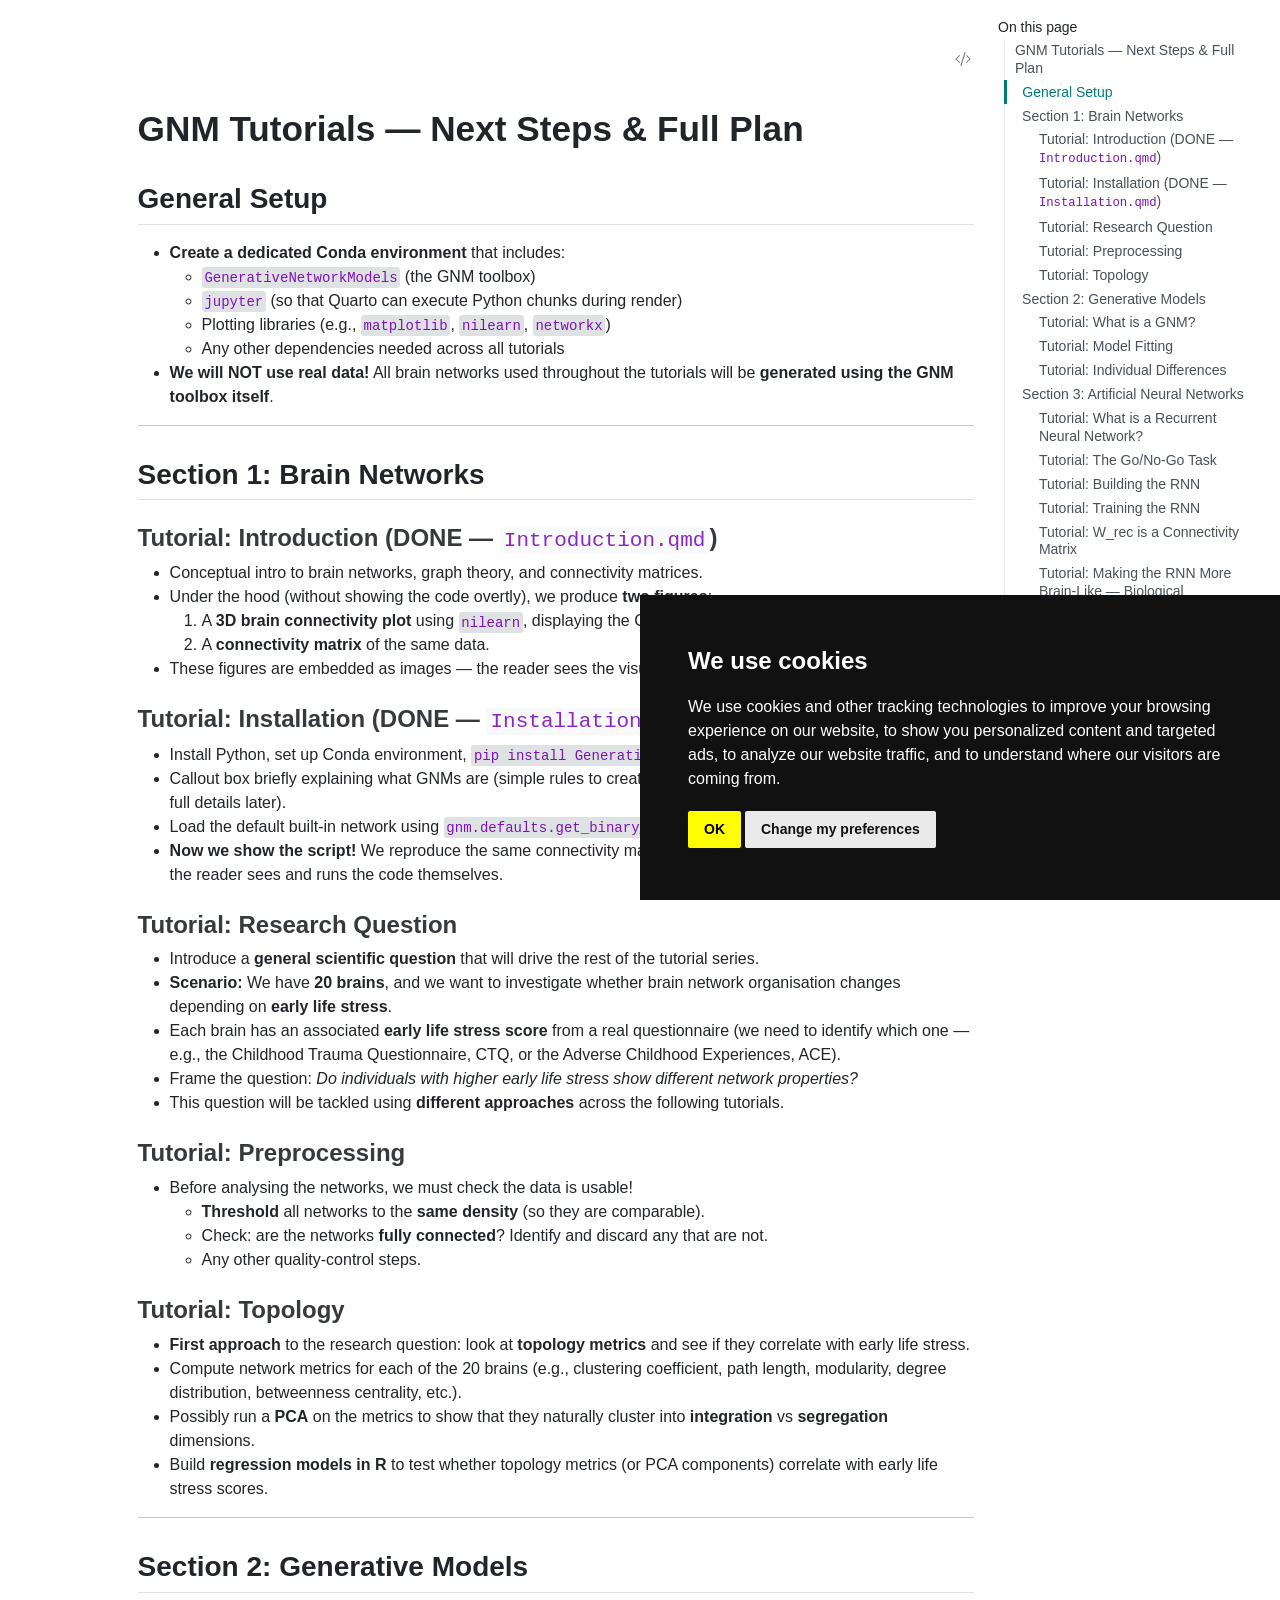
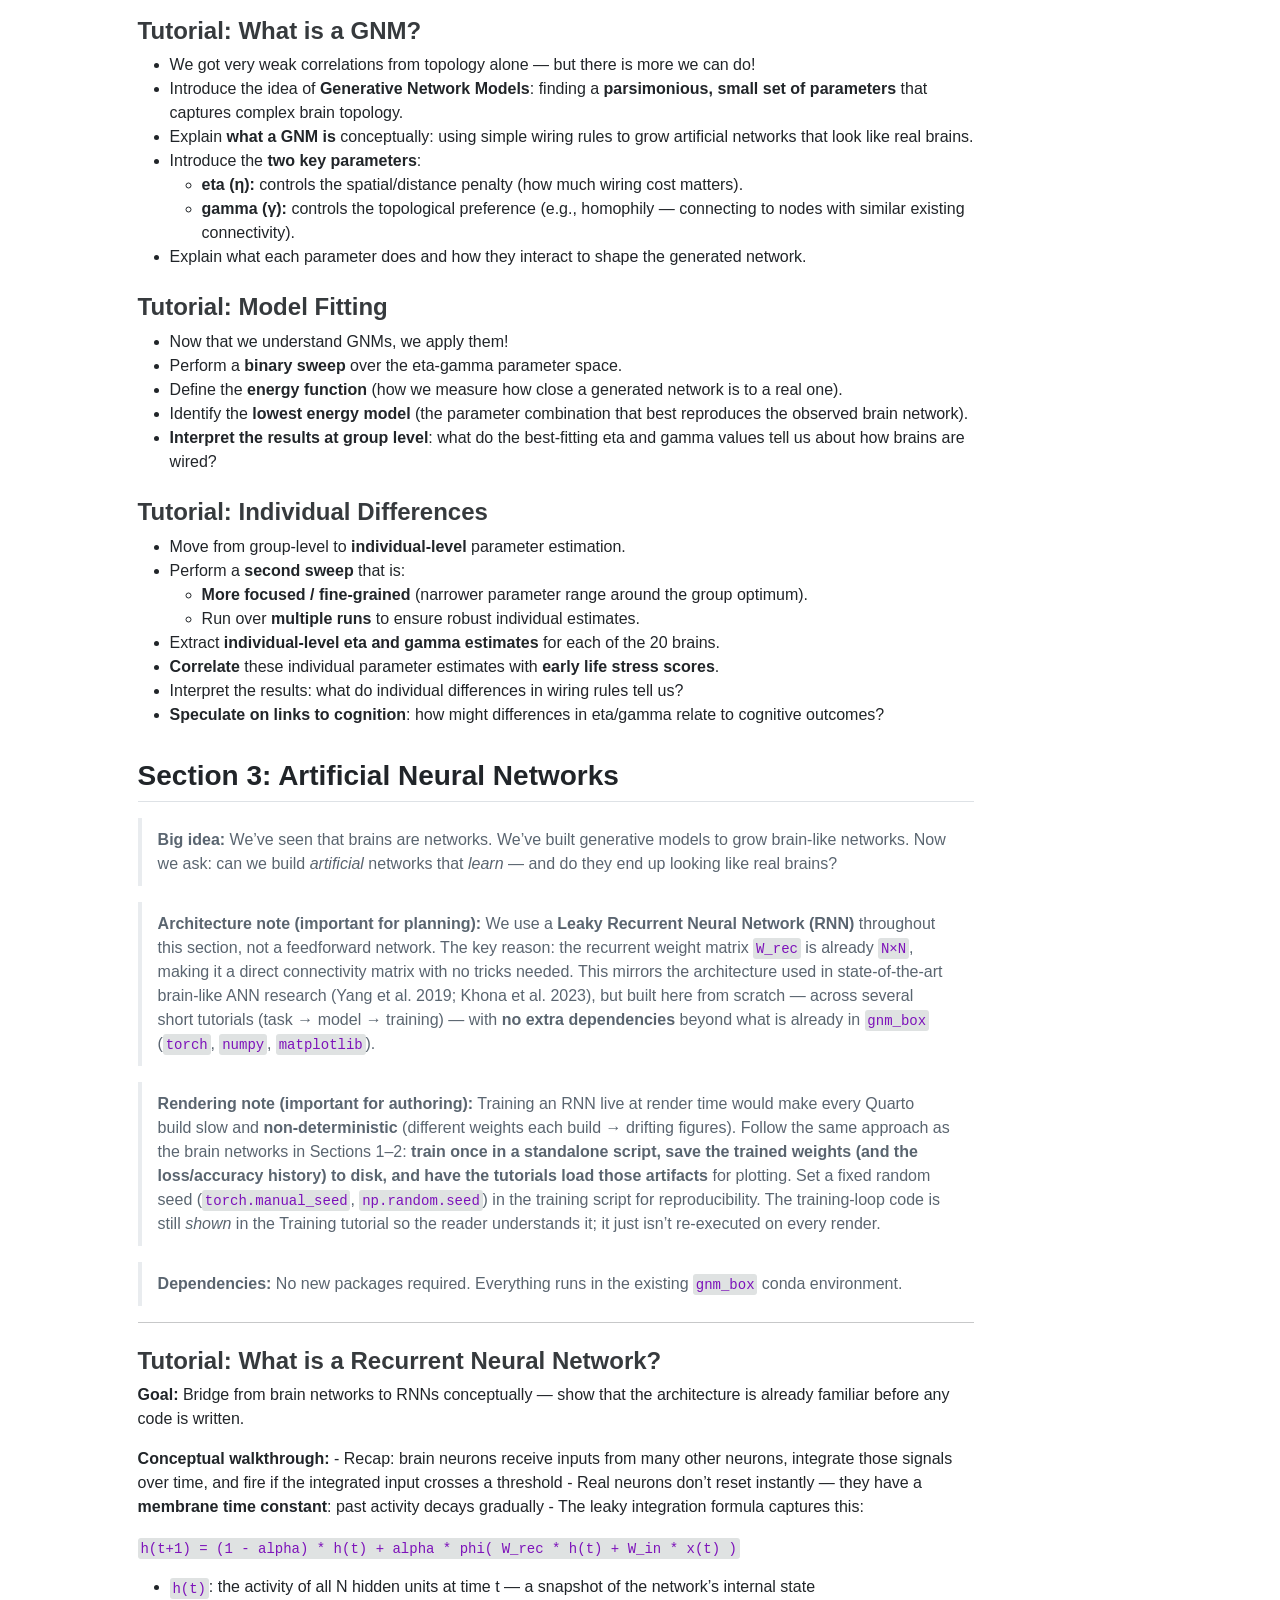
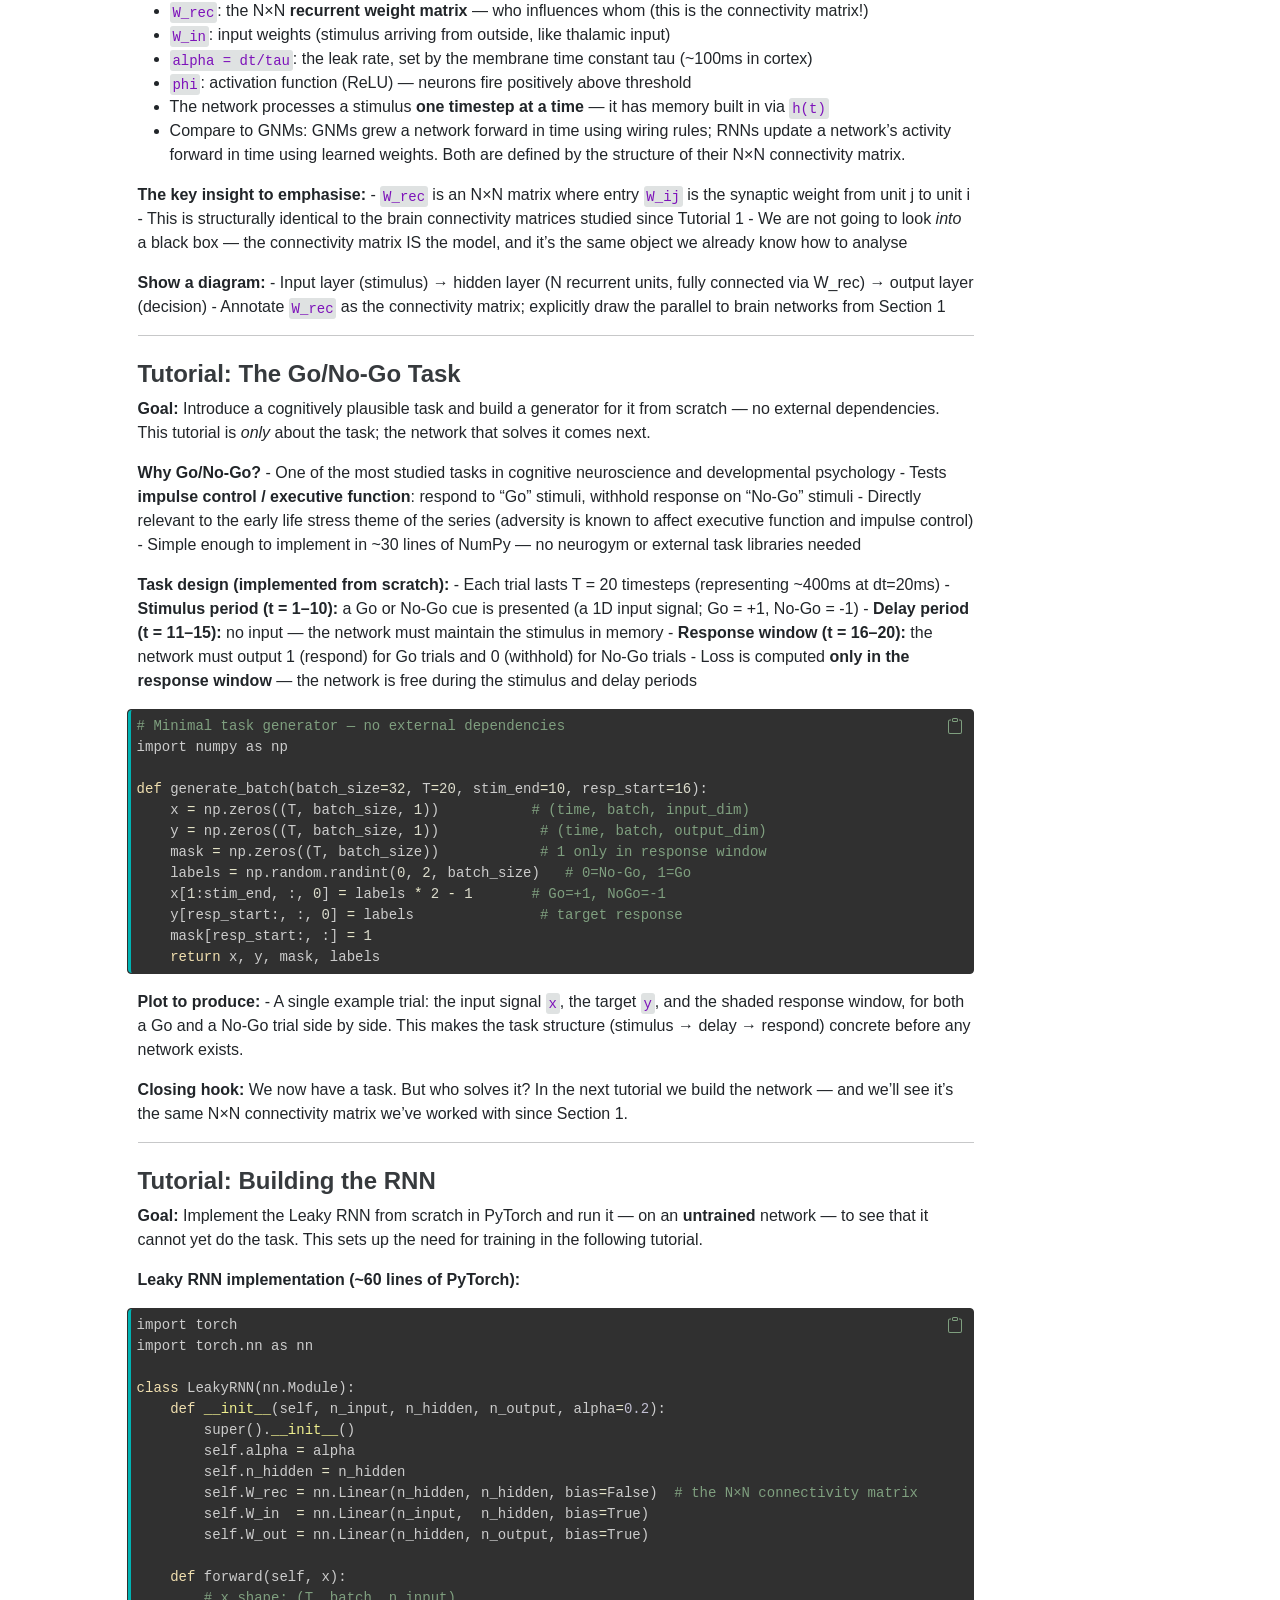
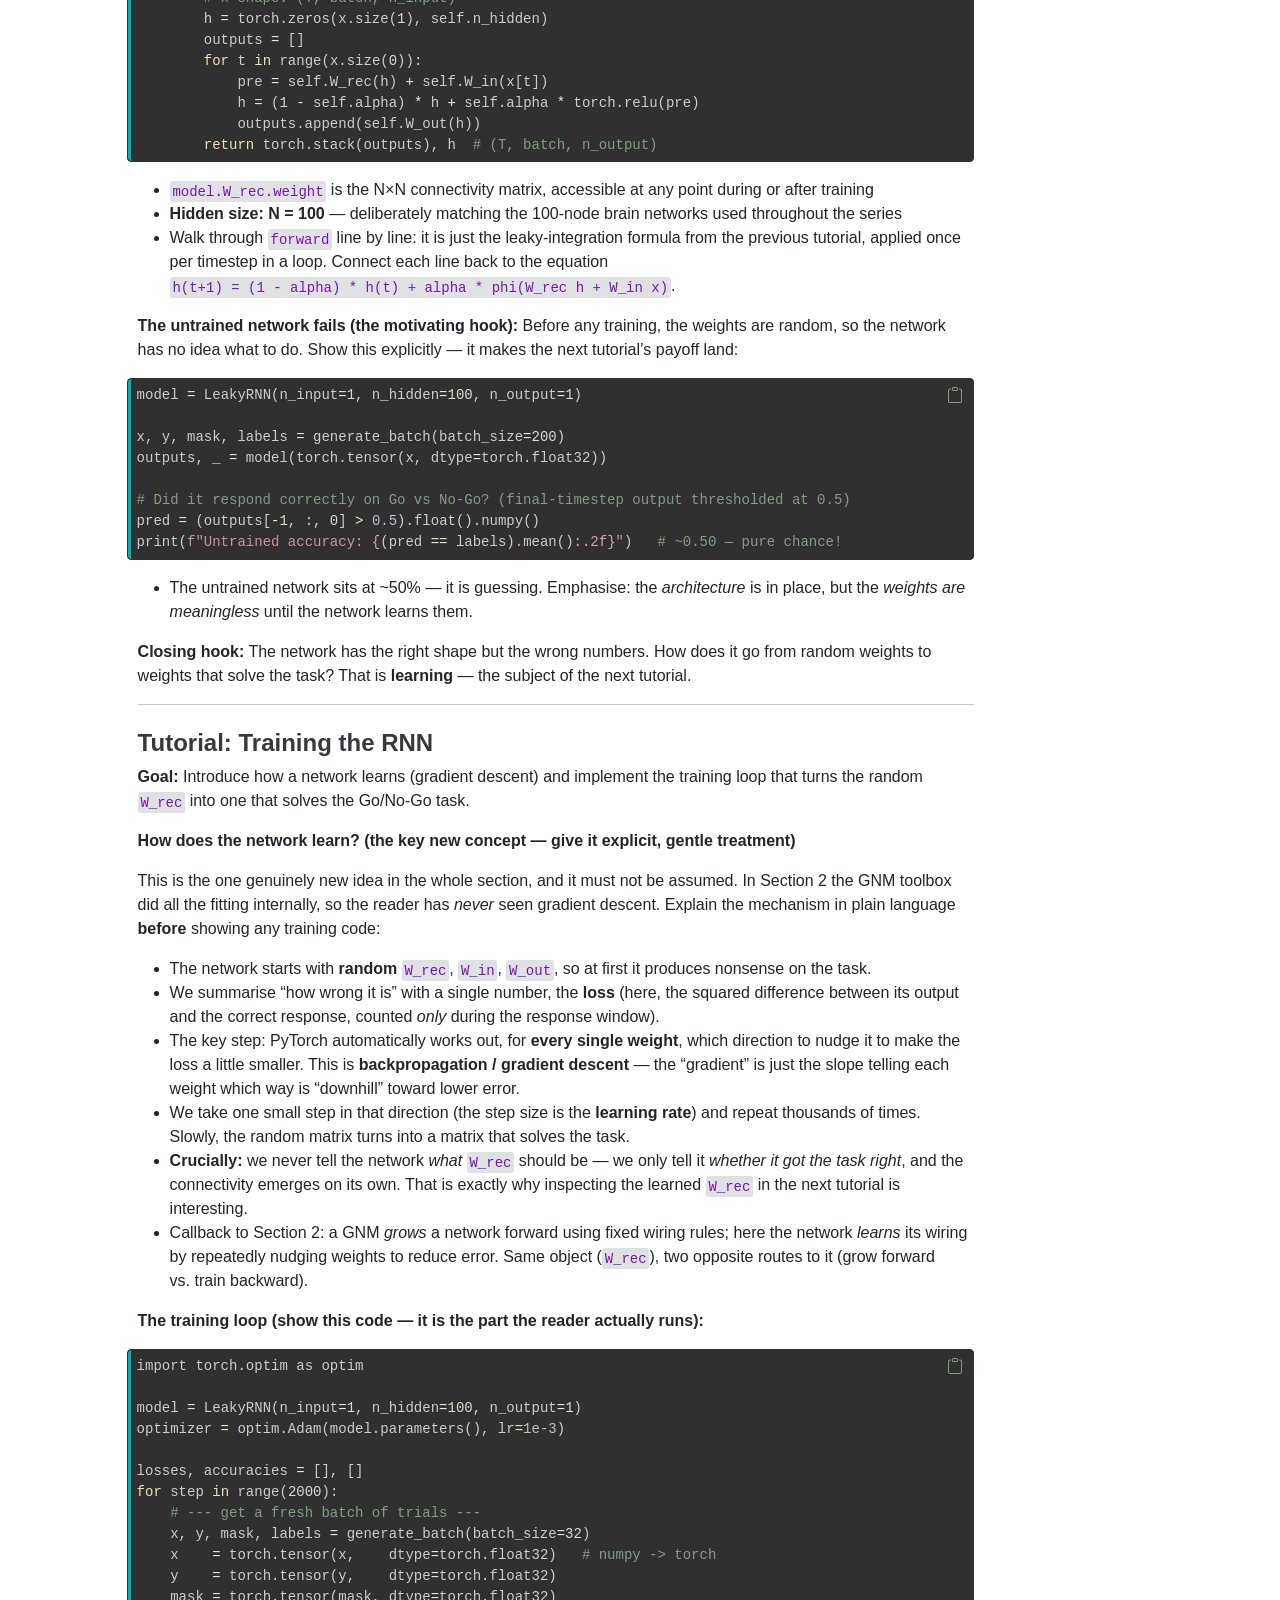
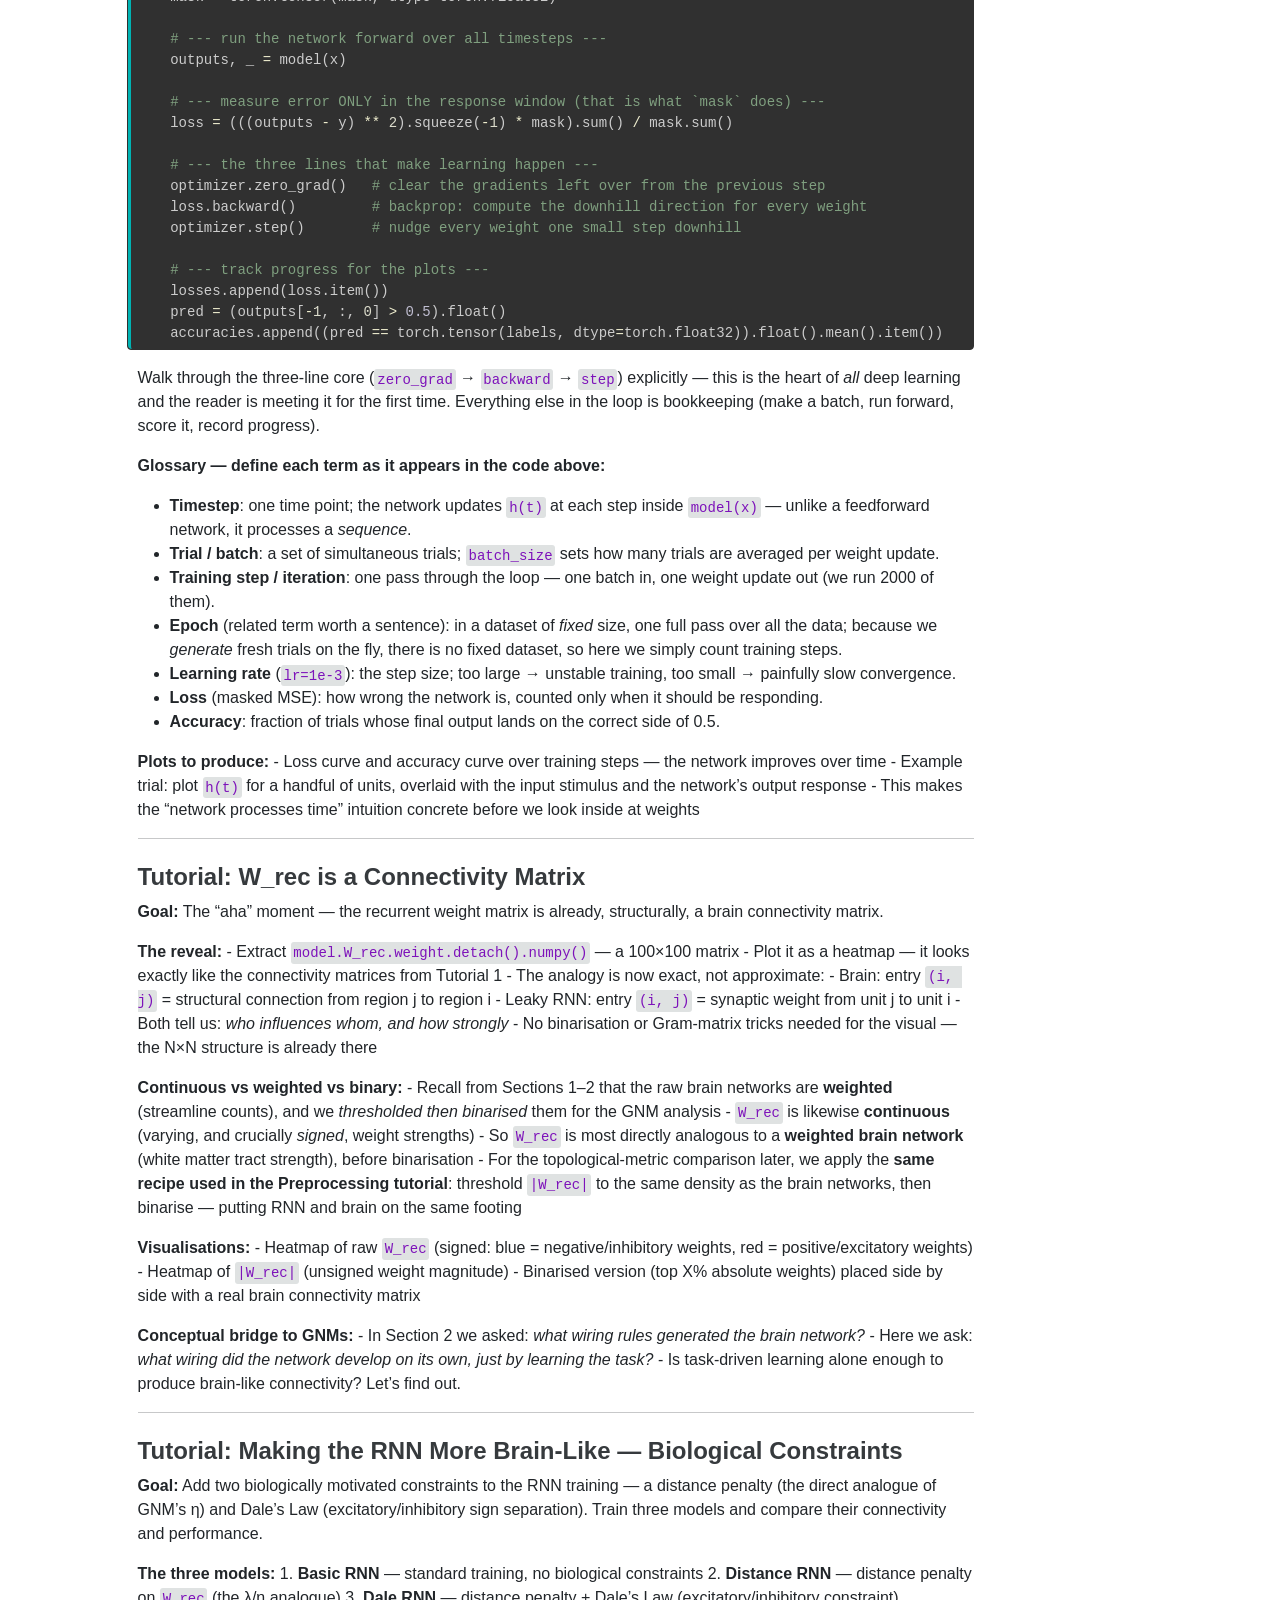
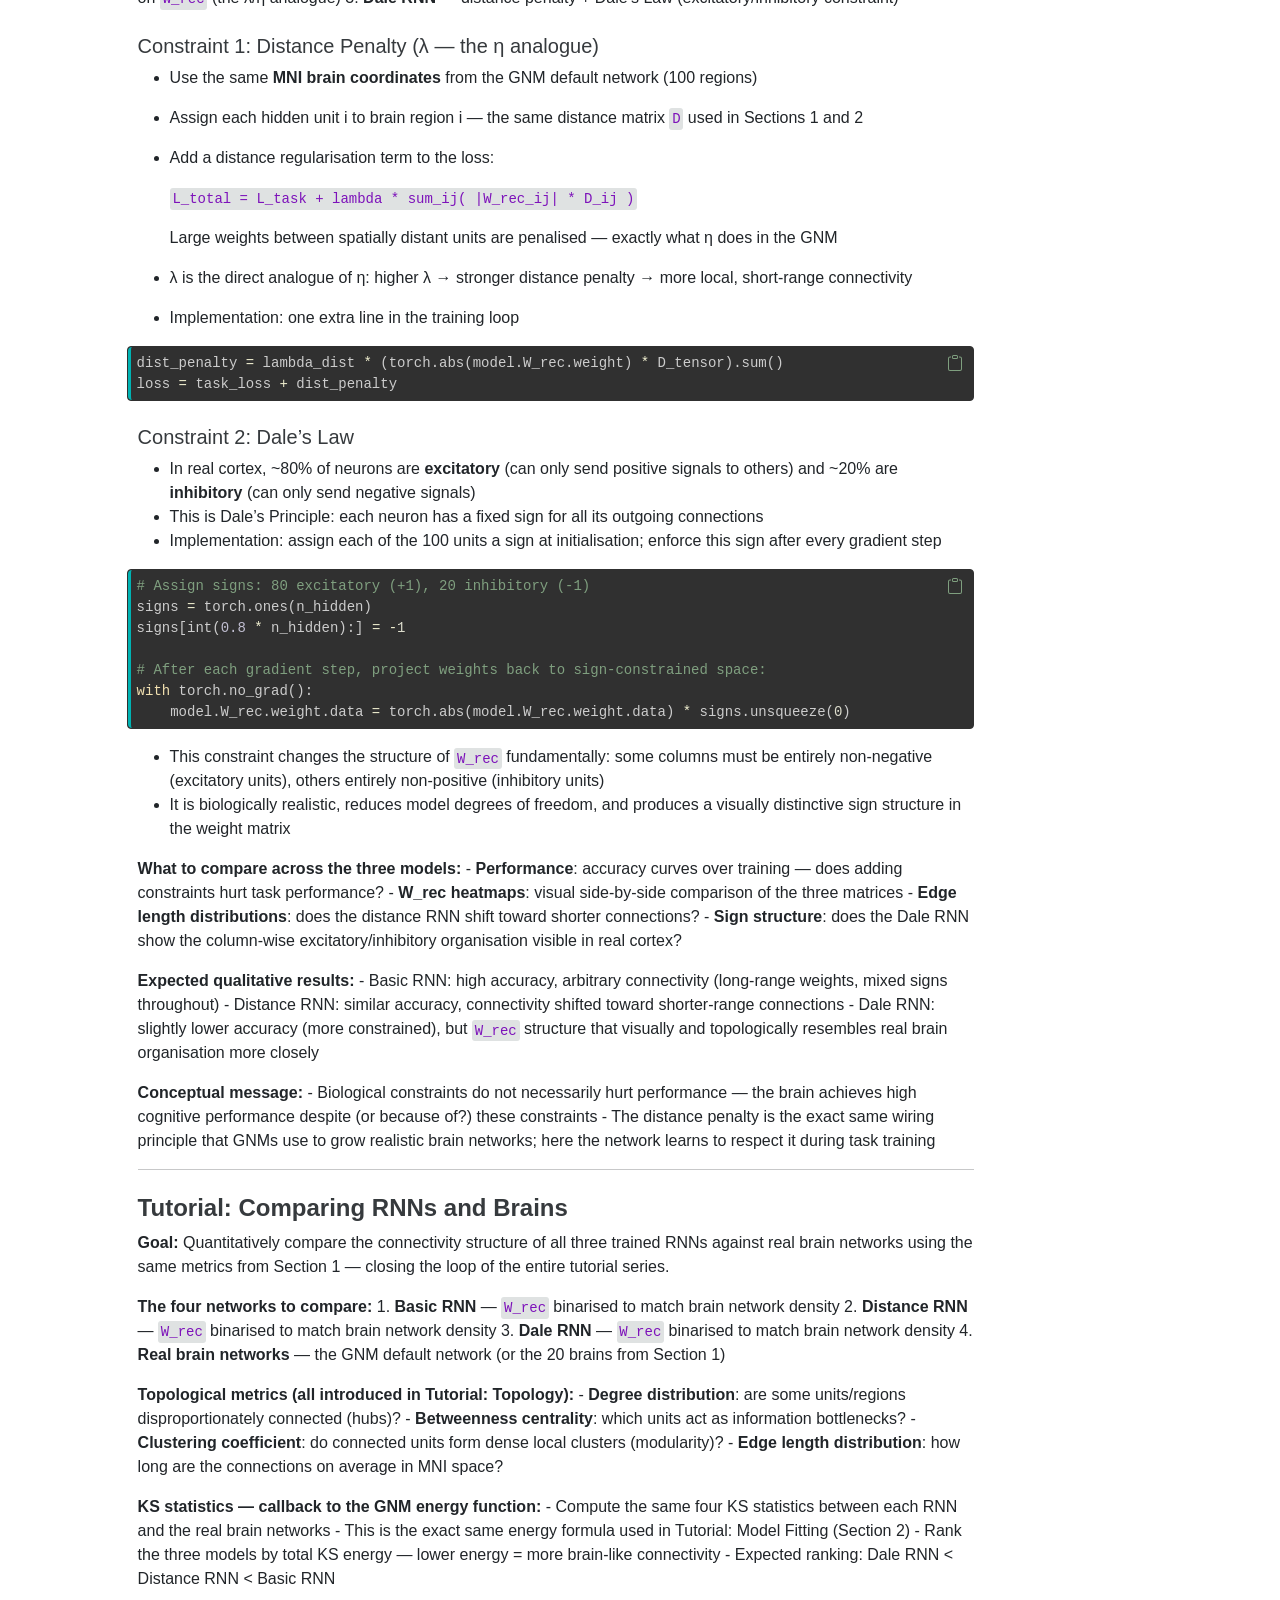
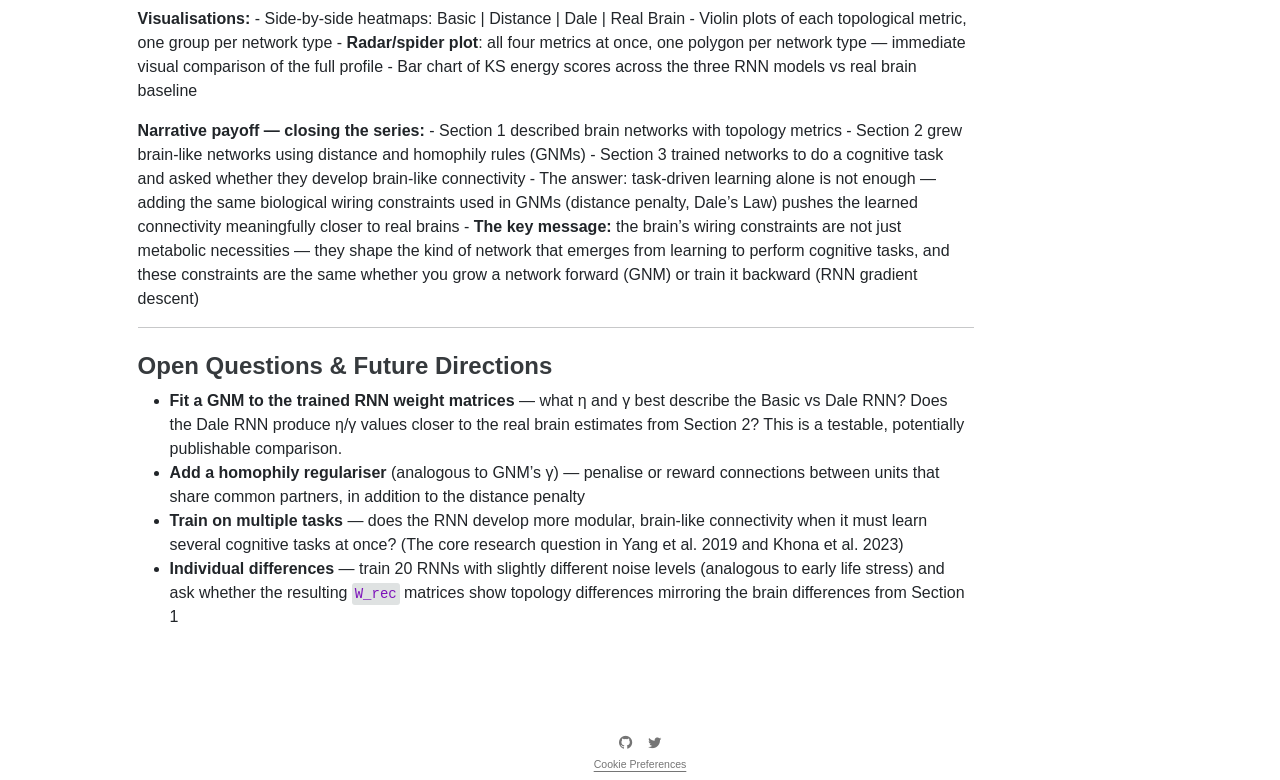
==== commit eff58dd4: "started with rnns!" ====
--- a/docs/nextsteps.html
+++ b/docs/nextsteps.html
@@ -2,13 +2,14 @@
 <html xmlns="http://www.w3.org/1999/xhtml" lang="en" xml:lang="en"><head>
 
 <meta charset="utf-8">
-<meta name="generator" content="quarto-1.8.27">
+<meta name="generator" content="quarto-1.9.37">
 
 <meta name="viewport" content="width=device-width, initial-scale=1.0, user-scalable=yes">
 
 
 <title>nextsteps – DevStart</title>
 <style>
+
 code{white-space: pre-wrap;}
 span.smallcaps{font-variant: small-caps;}
 div.columns{display: flex; gap: min(4vw, 1.5em);}
@@ -16,11 +17,10 @@
 div.hanging-indent{margin-left: 1.5em; text-indent: -1.5em;}
 ul.task-list{list-style: none;}
 ul.task-list li input[type="checkbox"] {
-  width: 0.8em;
-  margin: 0 0.8em 0.2em -1em; /* quarto-specific, see https://github.com/quarto-dev/quarto-cli/issues/4556 */ 
-  vertical-align: middle;
+width: 0.8em;
+margin: 0 0.8em 0.2em -1em;  vertical-align: middle;
 }
-/* CSS for syntax highlighting */
+
 html { -webkit-text-size-adjust: 100%; }
 pre > code.sourceCode { white-space: pre; position: relative; }
 pre > code.sourceCode > span { display: inline-block; line-height: 1.25; }
@@ -37,48 +37,3977 @@
 pre > code.sourceCode > span { text-indent: -5em; padding-left: 5em; }
 }
 pre.numberSource code
-  { counter-reset: source-line 0; }
+{ counter-reset: source-line 0; }
 pre.numberSource code > span
-  { position: relative; left: -4em; counter-increment: source-line; }
+{ position: relative; left: -4em; counter-increment: source-line; }
 pre.numberSource code > span > a:first-child::before
-  { content: counter(source-line);
-    position: relative; left: -1em; text-align: right; vertical-align: baseline;
-    border: none; display: inline-block;
-    -webkit-touch-callout: none; -webkit-user-select: none;
-    -khtml-user-select: none; -moz-user-select: none;
-    -ms-user-select: none; user-select: none;
-    padding: 0 4px; width: 4em;
-  }
-pre.numberSource { margin-left: 3em;  padding-left: 4px; }
+{ content: counter(source-line);
+position: relative; left: -1em; text-align: right; vertical-align: baseline;
+border: none; display: inline-block;
+-webkit-touch-callout: none; -webkit-user-select: none;
+-khtml-user-select: none; -moz-user-select: none;
+-ms-user-select: none; user-select: none;
+padding: 0 4px; width: 4em;
+}
+pre.numberSource { margin-left: 3em; padding-left: 4px; }
 div.sourceCode
-  {   }
+{ }
 @media screen {
 pre > code.sourceCode > span > a:first-child::before { text-decoration: underline; }
 }
 </style>
 
 
-<script src="site_libs/quarto-nav/quarto-nav.js"></script>
-<script src="site_libs/quarto-nav/headroom.min.js"></script>
-<script src="site_libs/clipboard/clipboard.min.js"></script>
-<script src="site_libs/quarto-search/autocomplete.umd.js"></script>
-<script src="site_libs/quarto-search/fuse.min.js"></script>
-<script src="site_libs/quarto-search/quarto-search.js"></script>
+<script>const headroomChanged = new CustomEvent("quarto-hrChanged", {
+  detail: {},
+  bubbles: true,
+  cancelable: false,
+  composed: false,
+});
+
+const announceDismiss = () => {
+  const annEl = window.document.getElementById("quarto-announcement");
+  if (annEl) {
+    annEl.remove();
+
+    const annId = annEl.getAttribute("data-announcement-id");
+    window.localStorage.setItem(`quarto-announce-${annId}`, "true");
+  }
+};
+
+const announceRegister = () => {
+  const annEl = window.document.getElementById("quarto-announcement");
+  if (annEl) {
+    const annId = annEl.getAttribute("data-announcement-id");
+    const isDismissed =
+      window.localStorage.getItem(`quarto-announce-${annId}`) || false;
+    if (isDismissed) {
+      announceDismiss();
+      return;
+    } else {
+      annEl.classList.remove("hidden");
+    }
+
+    const actionEl = annEl.querySelector(".quarto-announcement-action");
+    if (actionEl) {
+      actionEl.addEventListener("click", function (e) {
+        e.preventDefault();
+        // Hide the bar immediately
+        announceDismiss();
+      });
+    }
+  }
+};
+
+window.document.addEventListener("DOMContentLoaded", function () {
+  let init = false;
+
+  announceRegister();
+
+  // Manage the back to top button, if one is present.
+  let lastScrollTop = window.pageYOffset || document.documentElement.scrollTop;
+  const scrollDownBuffer = 5;
+  const scrollUpBuffer = 35;
+  const btn = document.getElementById("quarto-back-to-top");
+  const hideBackToTop = () => {
+    btn.style.display = "none";
+  };
+  const showBackToTop = () => {
+    btn.style.display = "inline-block";
+  };
+  if (btn) {
+    window.document.addEventListener(
+      "scroll",
+      function () {
+        const currentScrollTop =
+          window.pageYOffset || document.documentElement.scrollTop;
+
+        // Shows and hides the button 'intelligently' as the user scrolls
+        if (currentScrollTop - scrollDownBuffer > lastScrollTop) {
+          hideBackToTop();
+          lastScrollTop = currentScrollTop <= 0 ? 0 : currentScrollTop;
+        } else if (currentScrollTop < lastScrollTop - scrollUpBuffer) {
+          showBackToTop();
+          lastScrollTop = currentScrollTop <= 0 ? 0 : currentScrollTop;
+        }
+
+        // Show the button at the bottom, hides it at the top
+        if (currentScrollTop <= 0) {
+          hideBackToTop();
+        } else if (
+          window.innerHeight + currentScrollTop >=
+          document.body.offsetHeight
+        ) {
+          showBackToTop();
+        }
+      },
+      false
+    );
+  }
+
+  function throttle(func, wait) {
+    var timeout;
+    return function () {
+      const context = this;
+      const args = arguments;
+      const later = function () {
+        clearTimeout(timeout);
+        timeout = null;
+        func.apply(context, args);
+      };
+
+      if (!timeout) {
+        timeout = setTimeout(later, wait);
+      }
+    };
+  }
+
+  function headerOffset() {
+    // Set an offset if there is are fixed top navbar
+    const headerEl = window.document.querySelector("header.fixed-top");
+    if (headerEl) {
+      return headerEl.clientHeight;
+    } else {
+      return 0;
+    }
+  }
+
+  function footerOffset() {
+    const footerEl = window.document.querySelector("footer.footer");
+    if (footerEl) {
+      return footerEl.clientHeight;
+    } else {
+      return 0;
+    }
+  }
+
+  function dashboardOffset() {
+    const dashboardNavEl = window.document.getElementById(
+      "quarto-dashboard-header"
+    );
+    if (dashboardNavEl !== null) {
+      return dashboardNavEl.clientHeight;
+    } else {
+      return 0;
+    }
+  }
+
+  function updateDocumentOffsetWithoutAnimation() {
+    updateDocumentOffset(false);
+  }
+
+  function updateDocumentOffset(animated) {
+    // set body offset
+    const topOffset = headerOffset();
+    const bodyOffset = topOffset + footerOffset() + dashboardOffset();
+    const bodyEl = window.document.body;
+    bodyEl.setAttribute("data-bs-offset", topOffset);
+    bodyEl.style.paddingTop = topOffset + "px";
+
+    // deal with sidebar offsets
+    const sidebars = window.document.querySelectorAll(
+      ".sidebar, .headroom-target"
+    );
+    sidebars.forEach((sidebar) => {
+      if (!animated) {
+        sidebar.classList.add("notransition");
+        // Remove the no transition class after the animation has time to complete
+        setTimeout(function () {
+          sidebar.classList.remove("notransition");
+        }, 201);
+      }
+
+      if (window.Headroom && sidebar.classList.contains("sidebar-unpinned")) {
+        sidebar.style.top = "0";
+        sidebar.style.maxHeight = "100vh";
+      } else {
+        sidebar.style.top = topOffset + "px";
+        sidebar.style.maxHeight = "calc(100vh - " + topOffset + "px)";
+      }
+    });
+
+    // allow space for footer
+    const mainContainer = window.document.querySelector(".quarto-container");
+    if (mainContainer) {
+      mainContainer.style.minHeight = "calc(100vh - " + bodyOffset + "px)";
+    }
+
+    // link offset
+    let linkStyle = window.document.querySelector("#quarto-target-style");
+    if (!linkStyle) {
+      linkStyle = window.document.createElement("style");
+      linkStyle.setAttribute("id", "quarto-target-style");
+      window.document.head.appendChild(linkStyle);
+    }
+    while (linkStyle.firstChild) {
+      linkStyle.removeChild(linkStyle.firstChild);
+    }
+    if (topOffset > 0) {
+      linkStyle.appendChild(
+        window.document.createTextNode(`
+      section:target::before {
+        content: "";
+        display: block;
+        height: ${topOffset}px;
+        margin: -${topOffset}px 0 0;
+      }`)
+      );
+    }
+    if (init) {
+      window.dispatchEvent(headroomChanged);
+    }
+    init = true;
+  }
+
+  // initialize headroom
+  var header = window.document.querySelector("#quarto-header");
+  if (header && window.Headroom) {
+    const headroom = new window.Headroom(header, {
+      tolerance: 5,
+      onPin: function () {
+        const sidebars = window.document.querySelectorAll(
+          ".sidebar, .headroom-target"
+        );
+        sidebars.forEach((sidebar) => {
+          sidebar.classList.remove("sidebar-unpinned");
+        });
+        updateDocumentOffset();
+      },
+      onUnpin: function () {
+        const sidebars = window.document.querySelectorAll(
+          ".sidebar, .headroom-target"
+        );
+        sidebars.forEach((sidebar) => {
+          sidebar.classList.add("sidebar-unpinned");
+        });
+        updateDocumentOffset();
+      },
+    });
+    headroom.init();
+
+    let frozen = false;
+    window.quartoToggleHeadroom = function () {
+      if (frozen) {
+        headroom.unfreeze();
+        frozen = false;
+      } else {
+        headroom.freeze();
+        frozen = true;
+      }
+    };
+  }
+
+  window.addEventListener(
+    "hashchange",
+    function (e) {
+      if (
+        getComputedStyle(document.documentElement).scrollBehavior !== "smooth"
+      ) {
+        window.scrollTo(0, window.pageYOffset - headerOffset());
+      }
+    },
+    false
+  );
+
+  // Observe size changed for the header
+  const headerEl = window.document.querySelector("header.fixed-top");
+  if (headerEl && window.ResizeObserver) {
+    const observer = new window.ResizeObserver(() => {
+      setTimeout(updateDocumentOffsetWithoutAnimation, 0);
+    });
+    observer.observe(headerEl, {
+      attributes: true,
+      childList: true,
+      characterData: true,
+    });
+  } else {
+    window.addEventListener(
+      "resize",
+      throttle(updateDocumentOffsetWithoutAnimation, 50)
+    );
+  }
+  setTimeout(updateDocumentOffsetWithoutAnimation, 250);
+
+  // fixup index.html links if we aren't on the filesystem
+  if (window.location.protocol !== "file:") {
+    const links = window.document.querySelectorAll("a");
+    for (let i = 0; i < links.length; i++) {
+      if (links[i].href) {
+        links[i].dataset.originalHref = links[i].href;
+        links[i].href = links[i].href.replace(/\/index\.html/, "/");
+      }
+    }
+
+    // Fixup any sharing links that require urls
+    // Append url to any sharing urls
+    const sharingLinks = window.document.querySelectorAll(
+      "a.sidebar-tools-main-item, a.quarto-navigation-tool, a.quarto-navbar-tools, a.quarto-navbar-tools-item"
+    );
+    for (let i = 0; i < sharingLinks.length; i++) {
+      const sharingLink = sharingLinks[i];
+      const href = sharingLink.getAttribute("href");
+      if (href) {
+        sharingLink.setAttribute(
+          "href",
+          href.replace("|url|", window.location.href)
+        );
+      }
+    }
+
+    // Scroll the active navigation item into view, if necessary
+    const navSidebar = window.document.querySelector("nav#quarto-sidebar");
+    if (navSidebar) {
+      // Find the active item
+      const activeItem = navSidebar.querySelector("li.sidebar-item a.active");
+      if (activeItem) {
+        // Wait for the scroll height and height to resolve by observing size changes on the
+        // nav element that is scrollable
+        const resizeObserver = new ResizeObserver((_entries) => {
+          // The bottom of the element
+          const elBottom = activeItem.offsetTop;
+          const viewBottom = navSidebar.scrollTop + navSidebar.clientHeight;
+
+          // The element height and scroll height are the same, then we are still loading
+          if (viewBottom !== navSidebar.scrollHeight) {
+            // Determine if the item isn't visible and scroll to it
+            if (elBottom >= viewBottom) {
+              navSidebar.scrollTop = elBottom;
+            }
+
+            // stop observing now since we've completed the scroll
+            resizeObserver.unobserve(navSidebar);
+          }
+        });
+        resizeObserver.observe(navSidebar);
+      }
+    }
+  }
+});
+</script>
+<script>/*!
+ * headroom.js v0.12.0 - Give your page some headroom. Hide your header until you need it
+ * Copyright (c) 2020 Nick Williams - http://wicky.nillia.ms/headroom.js
+ * License: MIT
+ */
+
+!function(t,n){"object"==typeof exports&&"undefined"!=typeof module?module.exports=n():"function"==typeof define&&define.amd?define(n):(t=t||self).Headroom=n()}(this,function(){"use strict";function t(){return"undefined"!=typeof window}function d(t){return function(t){return t&&t.document&&function(t){return 9===t.nodeType}(t.document)}(t)?function(t){var n=t.document,o=n.body,s=n.documentElement;return{scrollHeight:function(){return Math.max(o.scrollHeight,s.scrollHeight,o.offsetHeight,s.offsetHeight,o.clientHeight,s.clientHeight)},height:function(){return t.innerHeight||s.clientHeight||o.clientHeight},scrollY:function(){return void 0!==t.pageYOffset?t.pageYOffset:(s||o.parentNode||o).scrollTop}}}(t):function(t){return{scrollHeight:function(){return Math.max(t.scrollHeight,t.offsetHeight,t.clientHeight)},height:function(){return Math.max(t.offsetHeight,t.clientHeight)},scrollY:function(){return t.scrollTop}}}(t)}function n(t,s,e){var n,o=function(){var n=!1;try{var t={get passive(){n=!0}};window.addEventListener("test",t,t),window.removeEventListener("test",t,t)}catch(t){n=!1}return n}(),i=!1,r=d(t),l=r.scrollY(),a={};function c(){var t=Math.round(r.scrollY()),n=r.height(),o=r.scrollHeight();a.scrollY=t,a.lastScrollY=l,a.direction=l<t?"down":"up",a.distance=Math.abs(t-l),a.isOutOfBounds=t<0||o<t+n,a.top=t<=s.offset[a.direction],a.bottom=o<=t+n,a.toleranceExceeded=a.distance>s.tolerance[a.direction],e(a),l=t,i=!1}function h(){i||(i=!0,n=requestAnimationFrame(c))}var u=!!o&&{passive:!0,capture:!1};return t.addEventListener("scroll",h,u),c(),{destroy:function(){cancelAnimationFrame(n),t.removeEventListener("scroll",h,u)}}}function o(t){return t===Object(t)?t:{down:t,up:t}}function s(t,n){n=n||{},Object.assign(this,s.options,n),this.classes=Object.assign({},s.options.classes,n.classes),this.elem=t,this.tolerance=o(this.tolerance),this.offset=o(this.offset),this.initialised=!1,this.frozen=!1}return s.prototype={constructor:s,init:function(){return s.cutsTheMustard&&!this.initialised&&(this.addClass("initial"),this.initialised=!0,setTimeout(function(t){t.scrollTracker=n(t.scroller,{offset:t.offset,tolerance:t.tolerance},t.update.bind(t))},100,this)),this},destroy:function(){this.initialised=!1,Object.keys(this.classes).forEach(this.removeClass,this),this.scrollTracker.destroy()},unpin:function(){!this.hasClass("pinned")&&this.hasClass("unpinned")||(this.addClass("unpinned"),this.removeClass("pinned"),this.onUnpin&&this.onUnpin.call(this))},pin:function(){this.hasClass("unpinned")&&(this.addClass("pinned"),this.removeClass("unpinned"),this.onPin&&this.onPin.call(this))},freeze:function(){this.frozen=!0,this.addClass("frozen")},unfreeze:function(){this.frozen=!1,this.removeClass("frozen")},top:function(){this.hasClass("top")||(this.addClass("top"),this.removeClass("notTop"),this.onTop&&this.onTop.call(this))},notTop:function(){this.hasClass("notTop")||(this.addClass("notTop"),this.removeClass("top"),this.onNotTop&&this.onNotTop.call(this))},bottom:function(){this.hasClass("bottom")||(this.addClass("bottom"),this.removeClass("notBottom"),this.onBottom&&this.onBottom.call(this))},notBottom:function(){this.hasClass("notBottom")||(this.addClass("notBottom"),this.removeClass("bottom"),this.onNotBottom&&this.onNotBottom.call(this))},shouldUnpin:function(t){return"down"===t.direction&&!t.top&&t.toleranceExceeded},shouldPin:function(t){return"up"===t.direction&&t.toleranceExceeded||t.top},addClass:function(t){this.elem.classList.add.apply(this.elem.classList,this.classes[t].split(" "))},removeClass:function(t){this.elem.classList.remove.apply(this.elem.classList,this.classes[t].split(" "))},hasClass:function(t){return this.classes[t].split(" ").every(function(t){return this.classList.contains(t)},this.elem)},update:function(t){t.isOutOfBounds||!0!==this.frozen&&(t.top?this.top():this.notTop(),t.bottom?this.bottom():this.notBottom(),this.shouldUnpin(t)?this.unpin():this.shouldPin(t)&&this.pin())}},s.options={tolerance:{up:0,down:0},offset:0,scroller:t()?window:null,classes:{frozen:"headroom--frozen",pinned:"headroom--pinned",unpinned:"headroom--unpinned",top:"headroom--top",notTop:"headroom--not-top",bottom:"headroom--bottom",notBottom:"headroom--not-bottom",initial:"headroom"}},s.cutsTheMustard=!!(t()&&function(){}.bind&&"classList"in document.documentElement&&Object.assign&&Object.keys&&requestAnimationFrame),s});
+</script>
+<script>/*!
+ * clipboard.js v2.0.11
+ * https://clipboardjs.com/
+ *
+ * Licensed MIT © Zeno Rocha
+ */
+!function(t,e){"object"==typeof exports&&"object"==typeof module?module.exports=e():"function"==typeof define&&define.amd?define([],e):"object"==typeof exports?exports.ClipboardJS=e():t.ClipboardJS=e()}(this,function(){return n={686:function(t,e,n){"use strict";n.d(e,{default:function(){return b}});var e=n(279),i=n.n(e),e=n(370),u=n.n(e),e=n(817),r=n.n(e);function c(t){try{return document.execCommand(t)}catch(t){return}}var a=function(t){t=r()(t);return c("cut"),t};function o(t,e){var n,o,t=(n=t,o="rtl"===document.documentElement.getAttribute("dir"),(t=document.createElement("textarea")).style.fontSize="12pt",t.style.border="0",t.style.padding="0",t.style.margin="0",t.style.position="absolute",t.style[o?"right":"left"]="-9999px",o=window.pageYOffset||document.documentElement.scrollTop,t.style.top="".concat(o,"px"),t.setAttribute("readonly",""),t.value=n,t);return e.container.appendChild(t),e=r()(t),c("copy"),t.remove(),e}var f=function(t){var e=1<arguments.length&&void 0!==arguments[1]?arguments[1]:{container:document.body},n="";return"string"==typeof t?n=o(t,e):t instanceof HTMLInputElement&&!["text","search","url","tel","password"].includes(null==t?void 0:t.type)?n=o(t.value,e):(n=r()(t),c("copy")),n};function l(t){return(l="function"==typeof Symbol&&"symbol"==typeof Symbol.iterator?function(t){return typeof t}:function(t){return t&&"function"==typeof Symbol&&t.constructor===Symbol&&t!==Symbol.prototype?"symbol":typeof t})(t)}var s=function(){var t=0<arguments.length&&void 0!==arguments[0]?arguments[0]:{},e=t.action,n=void 0===e?"copy":e,o=t.container,e=t.target,t=t.text;if("copy"!==n&&"cut"!==n)throw new Error('Invalid "action" value, use either "copy" or "cut"');if(void 0!==e){if(!e||"object"!==l(e)||1!==e.nodeType)throw new Error('Invalid "target" value, use a valid Element');if("copy"===n&&e.hasAttribute("disabled"))throw new Error('Invalid "target" attribute. Please use "readonly" instead of "disabled" attribute');if("cut"===n&&(e.hasAttribute("readonly")||e.hasAttribute("disabled")))throw new Error('Invalid "target" attribute. You can\'t cut text from elements with "readonly" or "disabled" attributes')}return t?f(t,{container:o}):e?"cut"===n?a(e):f(e,{container:o}):void 0};function p(t){return(p="function"==typeof Symbol&&"symbol"==typeof Symbol.iterator?function(t){return typeof t}:function(t){return t&&"function"==typeof Symbol&&t.constructor===Symbol&&t!==Symbol.prototype?"symbol":typeof t})(t)}function d(t,e){for(var n=0;n<e.length;n++){var o=e[n];o.enumerable=o.enumerable||!1,o.configurable=!0,"value"in o&&(o.writable=!0),Object.defineProperty(t,o.key,o)}}function y(t,e){return(y=Object.setPrototypeOf||function(t,e){return t.__proto__=e,t})(t,e)}function h(n){var o=function(){if("undefined"==typeof Reflect||!Reflect.construct)return!1;if(Reflect.construct.sham)return!1;if("function"==typeof Proxy)return!0;try{return Date.prototype.toString.call(Reflect.construct(Date,[],function(){})),!0}catch(t){return!1}}();return function(){var t,e=v(n);return t=o?(t=v(this).constructor,Reflect.construct(e,arguments,t)):e.apply(this,arguments),e=this,!(t=t)||"object"!==p(t)&&"function"!=typeof t?function(t){if(void 0!==t)return t;throw new ReferenceError("this hasn't been initialised - super() hasn't been called")}(e):t}}function v(t){return(v=Object.setPrototypeOf?Object.getPrototypeOf:function(t){return t.__proto__||Object.getPrototypeOf(t)})(t)}function m(t,e){t="data-clipboard-".concat(t);if(e.hasAttribute(t))return e.getAttribute(t)}var b=function(){!function(t,e){if("function"!=typeof e&&null!==e)throw new TypeError("Super expression must either be null or a function");t.prototype=Object.create(e&&e.prototype,{constructor:{value:t,writable:!0,configurable:!0}}),e&&y(t,e)}(r,i());var t,e,n,o=h(r);function r(t,e){var n;return function(t){if(!(t instanceof r))throw new TypeError("Cannot call a class as a function")}(this),(n=o.call(this)).resolveOptions(e),n.listenClick(t),n}return t=r,n=[{key:"copy",value:function(t){var e=1<arguments.length&&void 0!==arguments[1]?arguments[1]:{container:document.body};return f(t,e)}},{key:"cut",value:function(t){return a(t)}},{key:"isSupported",value:function(){var t=0<arguments.length&&void 0!==arguments[0]?arguments[0]:["copy","cut"],t="string"==typeof t?[t]:t,e=!!document.queryCommandSupported;return t.forEach(function(t){e=e&&!!document.queryCommandSupported(t)}),e}}],(e=[{key:"resolveOptions",value:function(){var t=0<arguments.length&&void 0!==arguments[0]?arguments[0]:{};this.action="function"==typeof t.action?t.action:this.defaultAction,this.target="function"==typeof t.target?t.target:this.defaultTarget,this.text="function"==typeof t.text?t.text:this.defaultText,this.container="object"===p(t.container)?t.container:document.body}},{key:"listenClick",value:function(t){var e=this;this.listener=u()(t,"click",function(t){return e.onClick(t)})}},{key:"onClick",value:function(t){var e=t.delegateTarget||t.currentTarget,n=this.action(e)||"copy",t=s({action:n,container:this.container,target:this.target(e),text:this.text(e)});this.emit(t?"success":"error",{action:n,text:t,trigger:e,clearSelection:function(){e&&e.focus(),window.getSelection().removeAllRanges()}})}},{key:"defaultAction",value:function(t){return m("action",t)}},{key:"defaultTarget",value:function(t){t=m("target",t);if(t)return document.querySelector(t)}},{key:"defaultText",value:function(t){return m("text",t)}},{key:"destroy",value:function(){this.listener.destroy()}}])&&d(t.prototype,e),n&&d(t,n),r}()},828:function(t){var e;"undefined"==typeof Element||Element.prototype.matches||((e=Element.prototype).matches=e.matchesSelector||e.mozMatchesSelector||e.msMatchesSelector||e.oMatchesSelector||e.webkitMatchesSelector),t.exports=function(t,e){for(;t&&9!==t.nodeType;){if("function"==typeof t.matches&&t.matches(e))return t;t=t.parentNode}}},438:function(t,e,n){var u=n(828);function i(t,e,n,o,r){var i=function(e,n,t,o){return function(t){t.delegateTarget=u(t.target,n),t.delegateTarget&&o.call(e,t)}}.apply(this,arguments);return t.addEventListener(n,i,r),{destroy:function(){t.removeEventListener(n,i,r)}}}t.exports=function(t,e,n,o,r){return"function"==typeof t.addEventListener?i.apply(null,arguments):"function"==typeof n?i.bind(null,document).apply(null,arguments):("string"==typeof t&&(t=document.querySelectorAll(t)),Array.prototype.map.call(t,function(t){return i(t,e,n,o,r)}))}},879:function(t,n){n.node=function(t){return void 0!==t&&t instanceof HTMLElement&&1===t.nodeType},n.nodeList=function(t){var e=Object.prototype.toString.call(t);return void 0!==t&&("[object NodeList]"===e||"[object HTMLCollection]"===e)&&"length"in t&&(0===t.length||n.node(t[0]))},n.string=function(t){return"string"==typeof t||t instanceof String},n.fn=function(t){return"[object Function]"===Object.prototype.toString.call(t)}},370:function(t,e,n){var f=n(879),l=n(438);t.exports=function(t,e,n){if(!t&&!e&&!n)throw new Error("Missing required arguments");if(!f.string(e))throw new TypeError("Second argument must be a String");if(!f.fn(n))throw new TypeError("Third argument must be a Function");if(f.node(t))return c=e,a=n,(u=t).addEventListener(c,a),{destroy:function(){u.removeEventListener(c,a)}};if(f.nodeList(t))return o=t,r=e,i=n,Array.prototype.forEach.call(o,function(t){t.addEventListener(r,i)}),{destroy:function(){Array.prototype.forEach.call(o,function(t){t.removeEventListener(r,i)})}};if(f.string(t))return t=t,e=e,n=n,l(document.body,t,e,n);throw new TypeError("First argument must be a String, HTMLElement, HTMLCollection, or NodeList");var o,r,i,u,c,a}},817:function(t){t.exports=function(t){var e,n="SELECT"===t.nodeName?(t.focus(),t.value):"INPUT"===t.nodeName||"TEXTAREA"===t.nodeName?((e=t.hasAttribute("readonly"))||t.setAttribute("readonly",""),t.select(),t.setSelectionRange(0,t.value.length),e||t.removeAttribute("readonly"),t.value):(t.hasAttribute("contenteditable")&&t.focus(),n=window.getSelection(),(e=document.createRange()).selectNodeContents(t),n.removeAllRanges(),n.addRange(e),n.toString());return n}},279:function(t){function e(){}e.prototype={on:function(t,e,n){var o=this.e||(this.e={});return(o[t]||(o[t]=[])).push({fn:e,ctx:n}),this},once:function(t,e,n){var o=this;function r(){o.off(t,r),e.apply(n,arguments)}return r._=e,this.on(t,r,n)},emit:function(t){for(var e=[].slice.call(arguments,1),n=((this.e||(this.e={}))[t]||[]).slice(),o=0,r=n.length;o<r;o++)n[o].fn.apply(n[o].ctx,e);return this},off:function(t,e){var n=this.e||(this.e={}),o=n[t],r=[];if(o&&e)for(var i=0,u=o.length;i<u;i++)o[i].fn!==e&&o[i].fn._!==e&&r.push(o[i]);return r.length?n[t]=r:delete n[t],this}},t.exports=e,t.exports.TinyEmitter=e}},r={},o.n=function(t){var e=t&&t.__esModule?function(){return t.default}:function(){return t};return o.d(e,{a:e}),e},o.d=function(t,e){for(var n in e)o.o(e,n)&&!o.o(t,n)&&Object.defineProperty(t,n,{enumerable:!0,get:e[n]})},o.o=function(t,e){return Object.prototype.hasOwnProperty.call(t,e)},o(686).default;function o(t){if(r[t])return r[t].exports;var e=r[t]={exports:{}};return n[t](e,e.exports,o),e.exports}var n,r});</script>
+<script>/*! @algolia/autocomplete-js 1.19.1 | MIT License | © Algolia, Inc. and contributors | https://github.com/algolia/autocomplete */
+!function(e,t){"object"==typeof exports&&"undefined"!=typeof module?t(exports):"function"==typeof define&&define.amd?define(["exports"],t):t((e="undefined"!=typeof globalThis?globalThis:e||self)["@algolia/autocomplete-js"]={})}(this,(function(e){"use strict";function t(e,t){var n=Object.keys(e);if(Object.getOwnPropertySymbols){var r=Object.getOwnPropertySymbols(e);t&&(r=r.filter((function(t){return Object.getOwnPropertyDescriptor(e,t).enumerable}))),n.push.apply(n,r)}return n}function n(e){for(var n=1;n<arguments.length;n++){var r=null!=arguments[n]?arguments[n]:{};n%2?t(Object(r),!0).forEach((function(t){o(e,t,r[t])})):Object.getOwnPropertyDescriptors?Object.defineProperties(e,Object.getOwnPropertyDescriptors(r)):t(Object(r)).forEach((function(t){Object.defineProperty(e,t,Object.getOwnPropertyDescriptor(r,t))}))}return e}function r(e){return r="function"==typeof Symbol&&"symbol"==typeof Symbol.iterator?function(e){return typeof e}:function(e){return e&&"function"==typeof Symbol&&e.constructor===Symbol&&e!==Symbol.prototype?"symbol":typeof e},r(e)}function o(e,t,n){return(t=function(e){var t=function(e,t){if("object"!=typeof e||null===e)return e;var n=e[Symbol.toPrimitive];if(void 0!==n){var r=n.call(e,t||"default");if("object"!=typeof r)return r;throw new TypeError("@@toPrimitive must return a primitive value.")}return("string"===t?String:Number)(e)}(e,"string");return"symbol"==typeof t?t:String(t)}(t))in e?Object.defineProperty(e,t,{value:n,enumerable:!0,configurable:!0,writable:!0}):e[t]=n,e}function i(){return i=Object.assign?Object.assign.bind():function(e){for(var t=1;t<arguments.length;t++){var n=arguments[t];for(var r in n)Object.prototype.hasOwnProperty.call(n,r)&&(e[r]=n[r])}return e},i.apply(this,arguments)}function u(e,t){if(null==e)return{};var n,r,o=function(e,t){if(null==e)return{};var n,r,o={},i=Object.keys(e);for(r=0;r<i.length;r++)n=i[r],t.indexOf(n)>=0||(o[n]=e[n]);return o}(e,t);if(Object.getOwnPropertySymbols){var i=Object.getOwnPropertySymbols(e);for(r=0;r<i.length;r++)n=i[r],t.indexOf(n)>=0||Object.prototype.propertyIsEnumerable.call(e,n)&&(o[n]=e[n])}return o}function a(e,t){return function(e){if(Array.isArray(e))return e}(e)||function(e,t){var n=null==e?null:"undefined"!=typeof Symbol&&e[Symbol.iterator]||e["@@iterator"];if(null!=n){var r,o,i,u,a=[],l=!0,c=!1;try{if(i=(n=n.call(e)).next,0===t){if(Object(n)!==n)return;l=!1}else for(;!(l=(r=i.call(n)).done)&&(a.push(r.value),a.length!==t);l=!0);}catch(e){c=!0,o=e}finally{try{if(!l&&null!=n.return&&(u=n.return(),Object(u)!==u))return}finally{if(c)throw o}}return a}}(e,t)||c(e,t)||function(){throw new TypeError("Invalid attempt to destructure non-iterable instance.\nIn order to be iterable, non-array objects must have a [Symbol.iterator]() method.")}()}function l(e){return function(e){if(Array.isArray(e))return s(e)}(e)||function(e){if("undefined"!=typeof Symbol&&null!=e[Symbol.iterator]||null!=e["@@iterator"])return Array.from(e)}(e)||c(e)||function(){throw new TypeError("Invalid attempt to spread non-iterable instance.\nIn order to be iterable, non-array objects must have a [Symbol.iterator]() method.")}()}function c(e,t){if(e){if("string"==typeof e)return s(e,t);var n=Object.prototype.toString.call(e).slice(8,-1);return"Object"===n&&e.constructor&&(n=e.constructor.name),"Map"===n||"Set"===n?Array.from(e):"Arguments"===n||/^(?:Ui|I)nt(?:8|16|32)(?:Clamped)?Array$/.test(n)?s(e,t):void 0}}function s(e,t){(null==t||t>e.length)&&(t=e.length);for(var n=0,r=new Array(t);n<t;n++)r[n]=e[n];return r}function f(e){return{current:e}}function p(e,t){var n=void 0;return function(){for(var r=arguments.length,o=new Array(r),i=0;i<r;i++)o[i]=arguments[i];n&&clearTimeout(n),n=setTimeout((function(){return e.apply(void 0,o)}),t)}}function m(e){return e.reduce((function(e,t){return e.concat(t)}),[])}var v=0;function d(){return"autocomplete-".concat(v++)}function y(e,t){return t.reduce((function(e,t){return e&&e[t]}),e)}function b(e){return 0===e.collections.length?0:e.collections.reduce((function(e,t){return e+t.items.length}),0)}function g(e){return e!==Object(e)}function h(e,t){if(e===t)return!0;if(g(e)||g(t)||"function"==typeof e||"function"==typeof t)return e===t;if(Object.keys(e).length!==Object.keys(t).length)return!1;for(var n=0,r=Object.keys(e);n<r.length;n++){var o=r[n];if(!(o in t))return!1;if(!h(e[o],t[o]))return!1}return!0}var _=function(){};var O="1.19.1",S=[{segment:"autocomplete-core",version:O}];function j(e){var t=e.item,n=e.items,r=void 0===n?[]:n;return{index:t.__autocomplete_indexName,items:[t],positions:[1+r.findIndex((function(e){return e.objectID===t.objectID}))],queryID:t.__autocomplete_queryID,algoliaSource:["autocomplete"]}}function P(e,t){return function(e){if(Array.isArray(e))return e}(e)||function(e,t){var n=null==e?null:"undefined"!=typeof Symbol&&e[Symbol.iterator]||e["@@iterator"];if(null!=n){var r,o,i,u,a=[],l=!0,c=!1;try{if(i=(n=n.call(e)).next,0===t){if(Object(n)!==n)return;l=!1}else for(;!(l=(r=i.call(n)).done)&&(a.push(r.value),a.length!==t);l=!0);}catch(e){c=!0,o=e}finally{try{if(!l&&null!=n.return&&(u=n.return(),Object(u)!==u))return}finally{if(c)throw o}}return a}}(e,t)||function(e,t){if(!e)return;if("string"==typeof e)return w(e,t);var n=Object.prototype.toString.call(e).slice(8,-1);"Object"===n&&e.constructor&&(n=e.constructor.name);if("Map"===n||"Set"===n)return Array.from(e);if("Arguments"===n||/^(?:Ui|I)nt(?:8|16|32)(?:Clamped)?Array$/.test(n))return w(e,t)}(e,t)||function(){throw new TypeError("Invalid attempt to destructure non-iterable instance.\nIn order to be iterable, non-array objects must have a [Symbol.iterator]() method.")}()}function w(e,t){(null==t||t>e.length)&&(t=e.length);for(var n=0,r=new Array(t);n<t;n++)r[n]=e[n];return r}var I=["items"],A=["items"];function E(e){return E="function"==typeof Symbol&&"symbol"==typeof Symbol.iterator?function(e){return typeof e}:function(e){return e&&"function"==typeof Symbol&&e.constructor===Symbol&&e!==Symbol.prototype?"symbol":typeof e},E(e)}function D(e){return function(e){if(Array.isArray(e))return C(e)}(e)||function(e){if("undefined"!=typeof Symbol&&null!=e[Symbol.iterator]||null!=e["@@iterator"])return Array.from(e)}(e)||function(e,t){if(!e)return;if("string"==typeof e)return C(e,t);var n=Object.prototype.toString.call(e).slice(8,-1);"Object"===n&&e.constructor&&(n=e.constructor.name);if("Map"===n||"Set"===n)return Array.from(e);if("Arguments"===n||/^(?:Ui|I)nt(?:8|16|32)(?:Clamped)?Array$/.test(n))return C(e,t)}(e)||function(){throw new TypeError("Invalid attempt to spread non-iterable instance.\nIn order to be iterable, non-array objects must have a [Symbol.iterator]() method.")}()}function C(e,t){(null==t||t>e.length)&&(t=e.length);for(var n=0,r=new Array(t);n<t;n++)r[n]=e[n];return r}function k(e,t){if(null==e)return{};var n,r,o=function(e,t){if(null==e)return{};var n,r,o={},i=Object.keys(e);for(r=0;r<i.length;r++)n=i[r],t.indexOf(n)>=0||(o[n]=e[n]);return o}(e,t);if(Object.getOwnPropertySymbols){var i=Object.getOwnPropertySymbols(e);for(r=0;r<i.length;r++)n=i[r],t.indexOf(n)>=0||Object.prototype.propertyIsEnumerable.call(e,n)&&(o[n]=e[n])}return o}function x(e,t){var n=Object.keys(e);if(Object.getOwnPropertySymbols){var r=Object.getOwnPropertySymbols(e);t&&(r=r.filter((function(t){return Object.getOwnPropertyDescriptor(e,t).enumerable}))),n.push.apply(n,r)}return n}function N(e){for(var t=1;t<arguments.length;t++){var n=null!=arguments[t]?arguments[t]:{};t%2?x(Object(n),!0).forEach((function(t){T(e,t,n[t])})):Object.getOwnPropertyDescriptors?Object.defineProperties(e,Object.getOwnPropertyDescriptors(n)):x(Object(n)).forEach((function(t){Object.defineProperty(e,t,Object.getOwnPropertyDescriptor(n,t))}))}return e}function T(e,t,n){return(t=function(e){var t=function(e,t){if("object"!==E(e)||null===e)return e;var n=e[Symbol.toPrimitive];if(void 0!==n){var r=n.call(e,t||"default");if("object"!==E(r))return r;throw new TypeError("@@toPrimitive must return a primitive value.")}return("string"===t?String:Number)(e)}(e,"string");return"symbol"===E(t)?t:String(t)}(t))in e?Object.defineProperty(e,t,{value:n,enumerable:!0,configurable:!0,writable:!0}):e[t]=n,e}function q(e){for(var t=arguments.length>1&&void 0!==arguments[1]?arguments[1]:20,n=[],r=0;r<e.objectIDs.length;r+=t)n.push(N(N({},e),{},{objectIDs:e.objectIDs.slice(r,r+t)}));return n}function B(e){return e.map((function(e){var t=e.items,n=k(e,I);return N(N({},n),{},{objectIDs:(null==t?void 0:t.map((function(e){return e.objectID})))||n.objectIDs})}))}function R(e){var t,n,r,o=(t=P((e.version||"").split(".").map(Number),2),n=t[0],r=t[1],n>=3||2===n&&r>=4||1===n&&r>=10);function i(t,n,r){if(o&&void 0!==r){var i=r[0].__autocomplete_algoliaCredentials,u={"X-Algolia-Application-Id":i.appId,"X-Algolia-API-Key":i.apiKey};e.apply(void 0,[t].concat(D(n),[{headers:u}]))}else e.apply(void 0,[t].concat(D(n)))}return{init:function(t,n){e("init",{appId:t,apiKey:n})},setAuthenticatedUserToken:function(t){e("setAuthenticatedUserToken",t)},setUserToken:function(t){e("setUserToken",t)},clickedObjectIDsAfterSearch:function(){for(var e=arguments.length,t=new Array(e),n=0;n<e;n++)t[n]=arguments[n];t.length>0&&i("clickedObjectIDsAfterSearch",B(t),t[0].items)},clickedObjectIDs:function(){for(var e=arguments.length,t=new Array(e),n=0;n<e;n++)t[n]=arguments[n];t.length>0&&i("clickedObjectIDs",B(t),t[0].items)},clickedFilters:function(){for(var t=arguments.length,n=new Array(t),r=0;r<t;r++)n[r]=arguments[r];n.length>0&&e.apply(void 0,["clickedFilters"].concat(n))},convertedObjectIDsAfterSearch:function(){for(var e=arguments.length,t=new Array(e),n=0;n<e;n++)t[n]=arguments[n];t.length>0&&i("convertedObjectIDsAfterSearch",B(t),t[0].items)},convertedObjectIDs:function(){for(var e=arguments.length,t=new Array(e),n=0;n<e;n++)t[n]=arguments[n];t.length>0&&i("convertedObjectIDs",B(t),t[0].items)},convertedFilters:function(){for(var t=arguments.length,n=new Array(t),r=0;r<t;r++)n[r]=arguments[r];n.length>0&&e.apply(void 0,["convertedFilters"].concat(n))},viewedObjectIDs:function(){for(var e=arguments.length,t=new Array(e),n=0;n<e;n++)t[n]=arguments[n];t.length>0&&t.reduce((function(e,t){var n=t.items,r=k(t,A);return[].concat(D(e),D(q(N(N({},r),{},{objectIDs:(null==n?void 0:n.map((function(e){return e.objectID})))||r.objectIDs})).map((function(e){return{items:n,payload:e}}))))}),[]).forEach((function(e){var t=e.items;return i("viewedObjectIDs",[e.payload],t)}))},viewedFilters:function(){for(var t=arguments.length,n=new Array(t),r=0;r<t;r++)n[r]=arguments[r];n.length>0&&e.apply(void 0,["viewedFilters"].concat(n))}}}function L(e){var t=e.items.reduce((function(e,t){var n;return e[t.__autocomplete_indexName]=(null!==(n=e[t.__autocomplete_indexName])&&void 0!==n?n:[]).concat(t),e}),{});return Object.keys(t).map((function(e){return{index:e,items:t[e],algoliaSource:["autocomplete"]}}))}function F(e){return e.objectID&&e.__autocomplete_indexName&&e.__autocomplete_queryID}function U(e){return U="function"==typeof Symbol&&"symbol"==typeof Symbol.iterator?function(e){return typeof e}:function(e){return e&&"function"==typeof Symbol&&e.constructor===Symbol&&e!==Symbol.prototype?"symbol":typeof e},U(e)}function M(e){return function(e){if(Array.isArray(e))return H(e)}(e)||function(e){if("undefined"!=typeof Symbol&&null!=e[Symbol.iterator]||null!=e["@@iterator"])return Array.from(e)}(e)||function(e,t){if(!e)return;if("string"==typeof e)return H(e,t);var n=Object.prototype.toString.call(e).slice(8,-1);"Object"===n&&e.constructor&&(n=e.constructor.name);if("Map"===n||"Set"===n)return Array.from(e);if("Arguments"===n||/^(?:Ui|I)nt(?:8|16|32)(?:Clamped)?Array$/.test(n))return H(e,t)}(e)||function(){throw new TypeError("Invalid attempt to spread non-iterable instance.\nIn order to be iterable, non-array objects must have a [Symbol.iterator]() method.")}()}function H(e,t){(null==t||t>e.length)&&(t=e.length);for(var n=0,r=new Array(t);n<t;n++)r[n]=e[n];return r}function V(e,t){var n=Object.keys(e);if(Object.getOwnPropertySymbols){var r=Object.getOwnPropertySymbols(e);t&&(r=r.filter((function(t){return Object.getOwnPropertyDescriptor(e,t).enumerable}))),n.push.apply(n,r)}return n}function W(e){for(var t=1;t<arguments.length;t++){var n=null!=arguments[t]?arguments[t]:{};t%2?V(Object(n),!0).forEach((function(t){Q(e,t,n[t])})):Object.getOwnPropertyDescriptors?Object.defineProperties(e,Object.getOwnPropertyDescriptors(n)):V(Object(n)).forEach((function(t){Object.defineProperty(e,t,Object.getOwnPropertyDescriptor(n,t))}))}return e}function Q(e,t,n){return(t=function(e){var t=function(e,t){if("object"!==U(e)||null===e)return e;var n=e[Symbol.toPrimitive];if(void 0!==n){var r=n.call(e,t||"default");if("object"!==U(r))return r;throw new TypeError("@@toPrimitive must return a primitive value.")}return("string"===t?String:Number)(e)}(e,"string");return"symbol"===U(t)?t:String(t)}(t))in e?Object.defineProperty(e,t,{value:n,enumerable:!0,configurable:!0,writable:!0}):e[t]=n,e}var K="2.15.0",$="https://cdn.jsdelivr.net/npm/search-insights@".concat(K,"/dist/search-insights.min.js"),z=p((function(e){var t=e.onItemsChange,n=e.items,r=e.insights,o=e.state;t({insights:r,insightsEvents:L({items:n}).map((function(e){return W({eventName:"Items Viewed"},e)})),state:o})}),400);function G(e){var t=function(e){return W({onItemsChange:function(e){var t=e.insights,n=e.insightsEvents,r=e.state;t.viewedObjectIDs.apply(t,M(n.map((function(e){return W(W({},e),{},{algoliaSource:J(e.algoliaSource,r.context)})}))))},onSelect:function(e){var t=e.insights,n=e.insightsEvents,r=e.state;t.clickedObjectIDsAfterSearch.apply(t,M(n.map((function(e){return W(W({},e),{},{algoliaSource:J(e.algoliaSource,r.context)})}))))},onActive:_,__autocomplete_clickAnalytics:!0},e)}(e),n=t.insightsClient,r=t.insightsInitParams,o=t.onItemsChange,i=t.onSelect,u=t.onActive,a=t.__autocomplete_clickAnalytics,l=n;if(n||function(e){if("undefined"!=typeof window)e({window:window})}((function(e){var t=e.window,n=t.AlgoliaAnalyticsObject||"aa";"string"==typeof n&&(l=t[n]),l||(t.AlgoliaAnalyticsObject=n,t[n]||(t[n]=function(){t[n].queue||(t[n].queue=[]);for(var e=arguments.length,r=new Array(e),o=0;o<e;o++)r[o]=arguments[o];t[n].queue.push(r)}),t[n].version=K,l=t[n],function(e){var t="[Autocomplete]: Could not load search-insights.js. Please load it manually following https://alg.li/insights-autocomplete";try{var n=e.document.createElement("script");n.async=!0,n.src=$,n.onerror=function(){console.error(t)},document.body.appendChild(n)}catch(e){console.error(t)}}(t))})),!l)return{};r&&l("init",W({partial:!0},r));var c=R(l),s=f([]),m=p((function(e){var t=e.state;if(t.isOpen){var n=t.collections.reduce((function(e,t){return[].concat(M(e),M(t.items))}),[]).filter(F);h(s.current.map((function(e){return e.objectID})),n.map((function(e){return e.objectID})))||(s.current=n,n.length>0&&z({onItemsChange:o,items:n,insights:c,state:t}))}}),0);return{name:"aa.algoliaInsightsPlugin",subscribe:function(e){var t=e.setContext,n=e.onSelect,r=e.onActive;function o(e){t({algoliaInsightsPlugin:{__algoliaSearchParameters:W(W({},a?{clickAnalytics:!0}:{}),e?{userToken:X(e)}:{}),insights:c}})}l("addAlgoliaAgent","insights-plugin"),o(),l("onUserTokenChange",(function(e){o(e)})),l("getUserToken",null,(function(e,t){o(t)})),n((function(e){var t=e.item,n=e.state,r=e.event,o=e.source;F(t)&&i({state:n,event:r,insights:c,item:t,insightsEvents:[W({eventName:"Item Selected"},j({item:t,items:o.getItems().filter(F)}))]})})),r((function(e){var t=e.item,n=e.source,r=e.state,o=e.event;F(t)&&u({state:r,event:o,insights:c,item:t,insightsEvents:[W({eventName:"Item Active"},j({item:t,items:n.getItems().filter(F)}))]})}))},onStateChange:function(e){var t=e.state;m({state:t})},__autocomplete_pluginOptions:e}}function J(){var e,t=arguments.length>0&&void 0!==arguments[0]?arguments[0]:[],n=arguments.length>1?arguments[1]:void 0;return[].concat(M(t),["autocomplete-internal"],M(null!==(e=n.algoliaInsightsPlugin)&&void 0!==e&&e.__automaticInsights?["autocomplete-automatic"]:[]))}function X(e){return"number"==typeof e?e.toString():e}function Y(e,t){var n=t;return{then:function(t,r){return Y(e.then(ee(t,n,e),ee(r,n,e)),n)},catch:function(t){return Y(e.catch(ee(t,n,e)),n)},finally:function(t){return t&&n.onCancelList.push(t),Y(e.finally(ee(t&&function(){return n.onCancelList=[],t()},n,e)),n)},cancel:function(){n.isCanceled=!0;var e=n.onCancelList;n.onCancelList=[],e.forEach((function(e){e()}))},isCanceled:function(){return!0===n.isCanceled}}}function Z(e){return Y(e,{isCanceled:!1,onCancelList:[]})}function ee(e,t,n){return e?function(n){return t.isCanceled?n:e(n)}:n}var te,ne=!0;function re(e,t,n,r){if(!n)return null;if(e<0&&(null===t||null!==r&&0===t))return n+e;var o=(null===t?-1:t)+e;return o<=-1||o>=n?null===r?null:0:o}function oe(e,t){var n=Object.keys(e);if(Object.getOwnPropertySymbols){var r=Object.getOwnPropertySymbols(e);t&&(r=r.filter((function(t){return Object.getOwnPropertyDescriptor(e,t).enumerable}))),n.push.apply(n,r)}return n}function ie(e){for(var t=1;t<arguments.length;t++){var n=null!=arguments[t]?arguments[t]:{};t%2?oe(Object(n),!0).forEach((function(t){ue(e,t,n[t])})):Object.getOwnPropertyDescriptors?Object.defineProperties(e,Object.getOwnPropertyDescriptors(n)):oe(Object(n)).forEach((function(t){Object.defineProperty(e,t,Object.getOwnPropertyDescriptor(n,t))}))}return e}function ue(e,t,n){return(t=function(e){var t=function(e,t){if("object"!==ae(e)||null===e)return e;var n=e[Symbol.toPrimitive];if(void 0!==n){var r=n.call(e,t||"default");if("object"!==ae(r))return r;throw new TypeError("@@toPrimitive must return a primitive value.")}return("string"===t?String:Number)(e)}(e,"string");return"symbol"===ae(t)?t:String(t)}(t))in e?Object.defineProperty(e,t,{value:n,enumerable:!0,configurable:!0,writable:!0}):e[t]=n,e}function ae(e){return ae="function"==typeof Symbol&&"symbol"==typeof Symbol.iterator?function(e){return typeof e}:function(e){return e&&"function"==typeof Symbol&&e.constructor===Symbol&&e!==Symbol.prototype?"symbol":typeof e},ae(e)}function le(e,t){var n="undefined"!=typeof Symbol&&e[Symbol.iterator]||e["@@iterator"];if(!n){if(Array.isArray(e)||(n=function(e,t){if(!e)return;if("string"==typeof e)return ce(e,t);var n=Object.prototype.toString.call(e).slice(8,-1);"Object"===n&&e.constructor&&(n=e.constructor.name);if("Map"===n||"Set"===n)return Array.from(e);if("Arguments"===n||/^(?:Ui|I)nt(?:8|16|32)(?:Clamped)?Array$/.test(n))return ce(e,t)}(e))||t&&e&&"number"==typeof e.length){n&&(e=n);var r=0,o=function(){};return{s:o,n:function(){return r>=e.length?{done:!0}:{done:!1,value:e[r++]}},e:function(e){throw e},f:o}}throw new TypeError("Invalid attempt to iterate non-iterable instance.\nIn order to be iterable, non-array objects must have a [Symbol.iterator]() method.")}var i,u=!0,a=!1;return{s:function(){n=n.call(e)},n:function(){var e=n.next();return u=e.done,e},e:function(e){a=!0,i=e},f:function(){try{u||null==n.return||n.return()}finally{if(a)throw i}}}}function ce(e,t){(null==t||t>e.length)&&(t=e.length);for(var n=0,r=new Array(t);n<t;n++)r[n]=e[n];return r}var se=function(e,t){var n,r=!1,o=[],i=le(e);try{for(i.s();!(n=i.n()).done;){var u,a,l,c=null===(u=n.value.__autocomplete_pluginOptions)||void 0===u||null===(a=(l=u).awaitSubmit)||void 0===a?void 0:a.call(l);if("number"==typeof c)o.push(c);else if(!0===c){r=!0;break}}}catch(e){i.e(e)}finally{i.f()}return r?t.wait():o.length>0?t.wait(Math.max.apply(Math,o)):void 0};function fe(e){var t=function(e){var t=e.collections.map((function(e){return e.items.length})).reduce((function(e,t,n){var r=(e[n-1]||0)+t;return e.push(r),e}),[]).reduce((function(t,n){return n<=e.activeItemId?t+1:t}),0);return e.collections[t]}(e);if(!t)return null;var n=t.items[function(e){for(var t=e.state,n=e.collection,r=!1,o=0,i=0;!1===r;){var u=t.collections[o];if(u===n){r=!0;break}i+=u.items.length,o++}return t.activeItemId-i}({state:e,collection:t})],r=t.source;return{item:n,itemInputValue:r.getItemInputValue({item:n,state:e}),itemUrl:r.getItemUrl({item:n,state:e}),source:r}}function pe(e,t,n){return[e,null==n?void 0:n.sourceId,t].filter(Boolean).join("-").replace(/\s/g,"")}var me=/((gt|sm)-|galaxy nexus)|samsung[- ]|samsungbrowser/i;function ve(e){return e.nativeEvent||e}function de(e){return de="function"==typeof Symbol&&"symbol"==typeof Symbol.iterator?function(e){return typeof e}:function(e){return e&&"function"==typeof Symbol&&e.constructor===Symbol&&e!==Symbol.prototype?"symbol":typeof e},de(e)}function ye(e,t){var n=Object.keys(e);if(Object.getOwnPropertySymbols){var r=Object.getOwnPropertySymbols(e);t&&(r=r.filter((function(t){return Object.getOwnPropertyDescriptor(e,t).enumerable}))),n.push.apply(n,r)}return n}function be(e,t,n){return(t=function(e){var t=function(e,t){if("object"!==de(e)||null===e)return e;var n=e[Symbol.toPrimitive];if(void 0!==n){var r=n.call(e,t||"default");if("object"!==de(r))return r;throw new TypeError("@@toPrimitive must return a primitive value.")}return("string"===t?String:Number)(e)}(e,"string");return"symbol"===de(t)?t:String(t)}(t))in e?Object.defineProperty(e,t,{value:n,enumerable:!0,configurable:!0,writable:!0}):e[t]=n,e}function ge(e,t,n){var r,o=t.initialState;return{getState:function(){return o},dispatch:function(r,i){var u=function(e){for(var t=1;t<arguments.length;t++){var n=null!=arguments[t]?arguments[t]:{};t%2?ye(Object(n),!0).forEach((function(t){be(e,t,n[t])})):Object.getOwnPropertyDescriptors?Object.defineProperties(e,Object.getOwnPropertyDescriptors(n)):ye(Object(n)).forEach((function(t){Object.defineProperty(e,t,Object.getOwnPropertyDescriptor(n,t))}))}return e}({},o);o=e(o,{type:r,props:t,payload:i}),n({state:o,prevState:u})},pendingRequests:(r=[],{add:function(e){return r.push(e),e.finally((function(){r=r.filter((function(t){return t!==e}))}))},cancelAll:function(){r.forEach((function(e){return e.cancel()}))},isEmpty:function(){return 0===r.length},wait:function(e){return ne?(ne=!1,te=e?Promise.race([Promise.all(r),new Promise((function(t){return setTimeout(t,e)}))]):Promise.all(r),te.then((function(){ne=!0}))):te}})}}function he(e){return he="function"==typeof Symbol&&"symbol"==typeof Symbol.iterator?function(e){return typeof e}:function(e){return e&&"function"==typeof Symbol&&e.constructor===Symbol&&e!==Symbol.prototype?"symbol":typeof e},he(e)}function _e(e,t){var n=Object.keys(e);if(Object.getOwnPropertySymbols){var r=Object.getOwnPropertySymbols(e);t&&(r=r.filter((function(t){return Object.getOwnPropertyDescriptor(e,t).enumerable}))),n.push.apply(n,r)}return n}function Oe(e){for(var t=1;t<arguments.length;t++){var n=null!=arguments[t]?arguments[t]:{};t%2?_e(Object(n),!0).forEach((function(t){Se(e,t,n[t])})):Object.getOwnPropertyDescriptors?Object.defineProperties(e,Object.getOwnPropertyDescriptors(n)):_e(Object(n)).forEach((function(t){Object.defineProperty(e,t,Object.getOwnPropertyDescriptor(n,t))}))}return e}function Se(e,t,n){return(t=function(e){var t=function(e,t){if("object"!==he(e)||null===e)return e;var n=e[Symbol.toPrimitive];if(void 0!==n){var r=n.call(e,t||"default");if("object"!==he(r))return r;throw new TypeError("@@toPrimitive must return a primitive value.")}return("string"===t?String:Number)(e)}(e,"string");return"symbol"===he(t)?t:String(t)}(t))in e?Object.defineProperty(e,t,{value:n,enumerable:!0,configurable:!0,writable:!0}):e[t]=n,e}function je(e){return je="function"==typeof Symbol&&"symbol"==typeof Symbol.iterator?function(e){return typeof e}:function(e){return e&&"function"==typeof Symbol&&e.constructor===Symbol&&e!==Symbol.prototype?"symbol":typeof e},je(e)}function Pe(e){return function(e){if(Array.isArray(e))return we(e)}(e)||function(e){if("undefined"!=typeof Symbol&&null!=e[Symbol.iterator]||null!=e["@@iterator"])return Array.from(e)}(e)||function(e,t){if(!e)return;if("string"==typeof e)return we(e,t);var n=Object.prototype.toString.call(e).slice(8,-1);"Object"===n&&e.constructor&&(n=e.constructor.name);if("Map"===n||"Set"===n)return Array.from(e);if("Arguments"===n||/^(?:Ui|I)nt(?:8|16|32)(?:Clamped)?Array$/.test(n))return we(e,t)}(e)||function(){throw new TypeError("Invalid attempt to spread non-iterable instance.\nIn order to be iterable, non-array objects must have a [Symbol.iterator]() method.")}()}function we(e,t){(null==t||t>e.length)&&(t=e.length);for(var n=0,r=new Array(t);n<t;n++)r[n]=e[n];return r}function Ie(e,t){var n=Object.keys(e);if(Object.getOwnPropertySymbols){var r=Object.getOwnPropertySymbols(e);t&&(r=r.filter((function(t){return Object.getOwnPropertyDescriptor(e,t).enumerable}))),n.push.apply(n,r)}return n}function Ae(e){for(var t=1;t<arguments.length;t++){var n=null!=arguments[t]?arguments[t]:{};t%2?Ie(Object(n),!0).forEach((function(t){Ee(e,t,n[t])})):Object.getOwnPropertyDescriptors?Object.defineProperties(e,Object.getOwnPropertyDescriptors(n)):Ie(Object(n)).forEach((function(t){Object.defineProperty(e,t,Object.getOwnPropertyDescriptor(n,t))}))}return e}function Ee(e,t,n){return(t=function(e){var t=function(e,t){if("object"!==je(e)||null===e)return e;var n=e[Symbol.toPrimitive];if(void 0!==n){var r=n.call(e,t||"default");if("object"!==je(r))return r;throw new TypeError("@@toPrimitive must return a primitive value.")}return("string"===t?String:Number)(e)}(e,"string");return"symbol"===je(t)?t:String(t)}(t))in e?Object.defineProperty(e,t,{value:n,enumerable:!0,configurable:!0,writable:!0}):e[t]=n,e}function De(e,t){var n,r="undefined"!=typeof window?window:{},o=e.plugins||[];return Ae(Ae({debug:!1,openOnFocus:!1,enterKeyHint:void 0,ignoreCompositionEvents:!1,placeholder:"",autoFocus:!1,defaultActiveItemId:null,stallThreshold:300,insights:void 0,environment:r,shouldPanelOpen:function(e){return b(e.state)>0},reshape:function(e){return e.sources}},e),{},{id:null!==(n=e.id)&&void 0!==n?n:d(),plugins:o,initialState:Ae({activeItemId:null,query:"",completion:null,collections:[],isOpen:!1,status:"idle",context:{}},e.initialState),onStateChange:function(t){var n;null===(n=e.onStateChange)||void 0===n||n.call(e,t),o.forEach((function(e){var n;return null===(n=e.onStateChange)||void 0===n?void 0:n.call(e,t)}))},onSubmit:function(t){var n;null===(n=e.onSubmit)||void 0===n||n.call(e,t),o.forEach((function(e){var n;return null===(n=e.onSubmit)||void 0===n?void 0:n.call(e,t)}))},onReset:function(t){var n;null===(n=e.onReset)||void 0===n||n.call(e,t),o.forEach((function(e){var n;return null===(n=e.onReset)||void 0===n?void 0:n.call(e,t)}))},getSources:function(n){return Promise.all([].concat(Pe(o.map((function(e){return e.getSources}))),[e.getSources]).filter(Boolean).map((function(e){return function(e,t){var n=[];return Promise.resolve(e(t)).then((function(e){return Promise.all(e.filter((function(e){return Boolean(e)})).map((function(e){if(e.sourceId,n.includes(e.sourceId))throw new Error("[Autocomplete] The `sourceId` ".concat(JSON.stringify(e.sourceId)," is not unique."));n.push(e.sourceId);var t={getItemInputValue:function(e){return e.state.query},getItemUrl:function(){},onSelect:function(e){(0,e.setIsOpen)(!1)},onActive:_,onResolve:_};Object.keys(t).forEach((function(e){t[e].__default=!0}));var r=ie(ie({},t),e);return Promise.resolve(r)})))}))}(e,n)}))).then((function(e){return m(e)})).then((function(e){return e.map((function(e){return Ae(Ae({},e),{},{onSelect:function(n){e.onSelect(n),t.forEach((function(e){var t;return null===(t=e.onSelect)||void 0===t?void 0:t.call(e,n)}))},onActive:function(n){e.onActive(n),t.forEach((function(e){var t;return null===(t=e.onActive)||void 0===t?void 0:t.call(e,n)}))},onResolve:function(n){e.onResolve(n),t.forEach((function(e){var t;return null===(t=e.onResolve)||void 0===t?void 0:t.call(e,n)}))}})}))}))},navigator:Ae({navigate:function(e){var t=e.itemUrl;r.location.assign(t)},navigateNewTab:function(e){var t=e.itemUrl,n=r.open(t,"_blank","noopener");null==n||n.focus()},navigateNewWindow:function(e){var t=e.itemUrl;r.open(t,"_blank","noopener")}},e.navigator)})}function Ce(e){return Ce="function"==typeof Symbol&&"symbol"==typeof Symbol.iterator?function(e){return typeof e}:function(e){return e&&"function"==typeof Symbol&&e.constructor===Symbol&&e!==Symbol.prototype?"symbol":typeof e},Ce(e)}function ke(e,t){var n=Object.keys(e);if(Object.getOwnPropertySymbols){var r=Object.getOwnPropertySymbols(e);t&&(r=r.filter((function(t){return Object.getOwnPropertyDescriptor(e,t).enumerable}))),n.push.apply(n,r)}return n}function xe(e){for(var t=1;t<arguments.length;t++){var n=null!=arguments[t]?arguments[t]:{};t%2?ke(Object(n),!0).forEach((function(t){Ne(e,t,n[t])})):Object.getOwnPropertyDescriptors?Object.defineProperties(e,Object.getOwnPropertyDescriptors(n)):ke(Object(n)).forEach((function(t){Object.defineProperty(e,t,Object.getOwnPropertyDescriptor(n,t))}))}return e}function Ne(e,t,n){return(t=function(e){var t=function(e,t){if("object"!==Ce(e)||null===e)return e;var n=e[Symbol.toPrimitive];if(void 0!==n){var r=n.call(e,t||"default");if("object"!==Ce(r))return r;throw new TypeError("@@toPrimitive must return a primitive value.")}return("string"===t?String:Number)(e)}(e,"string");return"symbol"===Ce(t)?t:String(t)}(t))in e?Object.defineProperty(e,t,{value:n,enumerable:!0,configurable:!0,writable:!0}):e[t]=n,e}function Te(e){return Te="function"==typeof Symbol&&"symbol"==typeof Symbol.iterator?function(e){return typeof e}:function(e){return e&&"function"==typeof Symbol&&e.constructor===Symbol&&e!==Symbol.prototype?"symbol":typeof e},Te(e)}function qe(e,t){var n=Object.keys(e);if(Object.getOwnPropertySymbols){var r=Object.getOwnPropertySymbols(e);t&&(r=r.filter((function(t){return Object.getOwnPropertyDescriptor(e,t).enumerable}))),n.push.apply(n,r)}return n}function Be(e){for(var t=1;t<arguments.length;t++){var n=null!=arguments[t]?arguments[t]:{};t%2?qe(Object(n),!0).forEach((function(t){Re(e,t,n[t])})):Object.getOwnPropertyDescriptors?Object.defineProperties(e,Object.getOwnPropertyDescriptors(n)):qe(Object(n)).forEach((function(t){Object.defineProperty(e,t,Object.getOwnPropertyDescriptor(n,t))}))}return e}function Re(e,t,n){return(t=function(e){var t=function(e,t){if("object"!==Te(e)||null===e)return e;var n=e[Symbol.toPrimitive];if(void 0!==n){var r=n.call(e,t||"default");if("object"!==Te(r))return r;throw new TypeError("@@toPrimitive must return a primitive value.")}return("string"===t?String:Number)(e)}(e,"string");return"symbol"===Te(t)?t:String(t)}(t))in e?Object.defineProperty(e,t,{value:n,enumerable:!0,configurable:!0,writable:!0}):e[t]=n,e}function Le(e){return function(e){if(Array.isArray(e))return Fe(e)}(e)||function(e){if("undefined"!=typeof Symbol&&null!=e[Symbol.iterator]||null!=e["@@iterator"])return Array.from(e)}(e)||function(e,t){if(!e)return;if("string"==typeof e)return Fe(e,t);var n=Object.prototype.toString.call(e).slice(8,-1);"Object"===n&&e.constructor&&(n=e.constructor.name);if("Map"===n||"Set"===n)return Array.from(e);if("Arguments"===n||/^(?:Ui|I)nt(?:8|16|32)(?:Clamped)?Array$/.test(n))return Fe(e,t)}(e)||function(){throw new TypeError("Invalid attempt to spread non-iterable instance.\nIn order to be iterable, non-array objects must have a [Symbol.iterator]() method.")}()}function Fe(e,t){(null==t||t>e.length)&&(t=e.length);for(var n=0,r=new Array(t);n<t;n++)r[n]=e[n];return r}function Ue(e){return Boolean(e.execute)}function Me(e,t,n){if(o=e,Boolean(null==o?void 0:o.execute)){var r="algolia"===e.requesterId?Object.assign.apply(Object,[{}].concat(Le(Object.keys(n.context).map((function(e){var t;return null===(t=n.context[e])||void 0===t?void 0:t.__algoliaSearchParameters}))))):{};return Be(Be({},e),{},{requests:e.queries.map((function(n){return{query:"algolia"===e.requesterId?Be(Be({},n),{},{params:Be(Be({},r),n.params)}):n,sourceId:t,transformResponse:e.transformResponse}}))})}var o;return{items:e,sourceId:t}}function He(e){var t=e.reduce((function(e,t){if(!Ue(t))return e.push(t),e;var n=t.searchClient,r=t.execute,o=t.requesterId,i=t.requests,u=e.find((function(e){return Ue(t)&&Ue(e)&&e.searchClient===n&&Boolean(o)&&e.requesterId===o}));if(u){var a;(a=u.items).push.apply(a,Le(i))}else{var l={execute:r,requesterId:o,items:i,searchClient:n};e.push(l)}return e}),[]).map((function(e){if(!Ue(e))return Promise.resolve(e);var t=e,n=t.execute,r=t.items;return n({searchClient:t.searchClient,requests:r})}));return Promise.all(t).then((function(e){return m(e)}))}function Ve(e,t,n){return t.map((function(t){var r,o=e.filter((function(e){return e.sourceId===t.sourceId})),i=o.map((function(e){return e.items})),u=o[0].transformResponse,a=u?u({results:r=i,hits:r.map((function(e){return e.hits})).filter(Boolean),facetHits:r.map((function(e){var t;return null===(t=e.facetHits)||void 0===t?void 0:t.map((function(e){return{label:e.value,count:e.count,_highlightResult:{label:{value:e.highlighted}}}}))})).filter(Boolean)}):i;return t.onResolve({source:t,results:i,items:a,state:n.getState()}),a.every(Boolean),'The `getItems` function from source "'.concat(t.sourceId,'" must return an array of items but returned ').concat(JSON.stringify(void 0),".\n\nDid you forget to return items?\n\nSee: https://www.algolia.com/doc/ui-libraries/autocomplete/core-concepts/sources/#param-getitems"),{source:t,items:a}}))}function We(e){return We="function"==typeof Symbol&&"symbol"==typeof Symbol.iterator?function(e){return typeof e}:function(e){return e&&"function"==typeof Symbol&&e.constructor===Symbol&&e!==Symbol.prototype?"symbol":typeof e},We(e)}var Qe=["event","nextState","props","query","refresh","store"];function Ke(e,t){var n=Object.keys(e);if(Object.getOwnPropertySymbols){var r=Object.getOwnPropertySymbols(e);t&&(r=r.filter((function(t){return Object.getOwnPropertyDescriptor(e,t).enumerable}))),n.push.apply(n,r)}return n}function $e(e){for(var t=1;t<arguments.length;t++){var n=null!=arguments[t]?arguments[t]:{};t%2?Ke(Object(n),!0).forEach((function(t){ze(e,t,n[t])})):Object.getOwnPropertyDescriptors?Object.defineProperties(e,Object.getOwnPropertyDescriptors(n)):Ke(Object(n)).forEach((function(t){Object.defineProperty(e,t,Object.getOwnPropertyDescriptor(n,t))}))}return e}function ze(e,t,n){return(t=function(e){var t=function(e,t){if("object"!==We(e)||null===e)return e;var n=e[Symbol.toPrimitive];if(void 0!==n){var r=n.call(e,t||"default");if("object"!==We(r))return r;throw new TypeError("@@toPrimitive must return a primitive value.")}return("string"===t?String:Number)(e)}(e,"string");return"symbol"===We(t)?t:String(t)}(t))in e?Object.defineProperty(e,t,{value:n,enumerable:!0,configurable:!0,writable:!0}):e[t]=n,e}function Ge(e,t){if(null==e)return{};var n,r,o=function(e,t){if(null==e)return{};var n,r,o={},i=Object.keys(e);for(r=0;r<i.length;r++)n=i[r],t.indexOf(n)>=0||(o[n]=e[n]);return o}(e,t);if(Object.getOwnPropertySymbols){var i=Object.getOwnPropertySymbols(e);for(r=0;r<i.length;r++)n=i[r],t.indexOf(n)>=0||Object.prototype.propertyIsEnumerable.call(e,n)&&(o[n]=e[n])}return o}var Je,Xe,Ye,Ze=null,et=(Je=-1,Xe=-1,Ye=void 0,function(e){var t=++Je;return Promise.resolve(e).then((function(e){return Ye&&t<Xe?Ye:(Xe=t,Ye=e,e)}))});function tt(e){var t=e.event,n=e.nextState,r=void 0===n?{}:n,o=e.props,i=e.query,u=e.refresh,a=e.store,l=Ge(e,Qe);Ze&&o.environment.clearTimeout(Ze);var c=l.setCollections,s=l.setIsOpen,f=l.setQuery,p=l.setActiveItemId,v=l.setStatus,d=l.setContext;if(f(i),p(o.defaultActiveItemId),!i&&!1===o.openOnFocus){var y,b=a.getState().collections.map((function(e){return $e($e({},e),{},{items:[]})}));v("idle"),c(b),s(null!==(y=r.isOpen)&&void 0!==y?y:o.shouldPanelOpen({state:a.getState()}));var g=Z(et(b).then((function(){return Promise.resolve()})));return a.pendingRequests.add(g)}v("loading"),Ze=o.environment.setTimeout((function(){v("stalled")}),o.stallThreshold);var h=Z(et(o.getSources($e({query:i,refresh:u,state:a.getState()},l)).then((function(e){return Promise.all(e.map((function(e){return Promise.resolve(e.getItems($e({query:i,refresh:u,state:a.getState()},l))).then((function(t){return Me(t,e.sourceId,a.getState())}))}))).then(He).then((function(t){var n,r=t.some((function(e){return function(e){return!Array.isArray(e)&&Boolean(null==e?void 0:e._automaticInsights)}(e.items)}));r&&d({algoliaInsightsPlugin:$e($e({},(null===(n=a.getState().context)||void 0===n?void 0:n.algoliaInsightsPlugin)||{}),{},{__automaticInsights:r})});return Ve(t,e,a)})).then((function(e){return function(e){var t=e.collections,n=e.props,r=e.state,o=t.reduce((function(e,t){return xe(xe({},e),{},Ne({},t.source.sourceId,xe(xe({},t.source),{},{getItems:function(){return m(t.items)}})))}),{}),i=n.plugins.reduce((function(e,t){return t.reshape?t.reshape(e):e}),{sourcesBySourceId:o,state:r}).sourcesBySourceId;return m(n.reshape({sourcesBySourceId:i,sources:Object.values(i),state:r})).filter(Boolean).map((function(e){return{source:e,items:e.getItems()}}))}({collections:e,props:o,state:a.getState()})}))})))).then((function(e){var n;v("idle"),c(e);var f=o.shouldPanelOpen({state:a.getState()});s(null!==(n=r.isOpen)&&void 0!==n?n:o.openOnFocus&&!i&&f||f);var p=fe(a.getState());if(null!==a.getState().activeItemId&&p){var m=p.item,d=p.itemInputValue,y=p.itemUrl,b=p.source;b.onActive($e({event:t,item:m,itemInputValue:d,itemUrl:y,refresh:u,source:b,state:a.getState()},l))}})).finally((function(){v("idle"),Ze&&o.environment.clearTimeout(Ze)}));return a.pendingRequests.add(h)}function nt(e){return nt="function"==typeof Symbol&&"symbol"==typeof Symbol.iterator?function(e){return typeof e}:function(e){return e&&"function"==typeof Symbol&&e.constructor===Symbol&&e!==Symbol.prototype?"symbol":typeof e},nt(e)}var rt=["event","props","refresh","store"];function ot(e,t){var n=Object.keys(e);if(Object.getOwnPropertySymbols){var r=Object.getOwnPropertySymbols(e);t&&(r=r.filter((function(t){return Object.getOwnPropertyDescriptor(e,t).enumerable}))),n.push.apply(n,r)}return n}function it(e){for(var t=1;t<arguments.length;t++){var n=null!=arguments[t]?arguments[t]:{};t%2?ot(Object(n),!0).forEach((function(t){ut(e,t,n[t])})):Object.getOwnPropertyDescriptors?Object.defineProperties(e,Object.getOwnPropertyDescriptors(n)):ot(Object(n)).forEach((function(t){Object.defineProperty(e,t,Object.getOwnPropertyDescriptor(n,t))}))}return e}function ut(e,t,n){return(t=function(e){var t=function(e,t){if("object"!==nt(e)||null===e)return e;var n=e[Symbol.toPrimitive];if(void 0!==n){var r=n.call(e,t||"default");if("object"!==nt(r))return r;throw new TypeError("@@toPrimitive must return a primitive value.")}return("string"===t?String:Number)(e)}(e,"string");return"symbol"===nt(t)?t:String(t)}(t))in e?Object.defineProperty(e,t,{value:n,enumerable:!0,configurable:!0,writable:!0}):e[t]=n,e}function at(e,t){if(null==e)return{};var n,r,o=function(e,t){if(null==e)return{};var n,r,o={},i=Object.keys(e);for(r=0;r<i.length;r++)n=i[r],t.indexOf(n)>=0||(o[n]=e[n]);return o}(e,t);if(Object.getOwnPropertySymbols){var i=Object.getOwnPropertySymbols(e);for(r=0;r<i.length;r++)n=i[r],t.indexOf(n)>=0||Object.prototype.propertyIsEnumerable.call(e,n)&&(o[n]=e[n])}return o}function lt(e){return lt="function"==typeof Symbol&&"symbol"==typeof Symbol.iterator?function(e){return typeof e}:function(e){return e&&"function"==typeof Symbol&&e.constructor===Symbol&&e!==Symbol.prototype?"symbol":typeof e},lt(e)}var ct=["props","refresh","store"],st=["inputElement","formElement","panelElement"],ft=["inputElement"],pt=["inputElement","maxLength"],mt=["source"],vt=["item","source"];function dt(e,t){var n=Object.keys(e);if(Object.getOwnPropertySymbols){var r=Object.getOwnPropertySymbols(e);t&&(r=r.filter((function(t){return Object.getOwnPropertyDescriptor(e,t).enumerable}))),n.push.apply(n,r)}return n}function yt(e){for(var t=1;t<arguments.length;t++){var n=null!=arguments[t]?arguments[t]:{};t%2?dt(Object(n),!0).forEach((function(t){bt(e,t,n[t])})):Object.getOwnPropertyDescriptors?Object.defineProperties(e,Object.getOwnPropertyDescriptors(n)):dt(Object(n)).forEach((function(t){Object.defineProperty(e,t,Object.getOwnPropertyDescriptor(n,t))}))}return e}function bt(e,t,n){return(t=function(e){var t=function(e,t){if("object"!==lt(e)||null===e)return e;var n=e[Symbol.toPrimitive];if(void 0!==n){var r=n.call(e,t||"default");if("object"!==lt(r))return r;throw new TypeError("@@toPrimitive must return a primitive value.")}return("string"===t?String:Number)(e)}(e,"string");return"symbol"===lt(t)?t:String(t)}(t))in e?Object.defineProperty(e,t,{value:n,enumerable:!0,configurable:!0,writable:!0}):e[t]=n,e}function gt(e,t){if(null==e)return{};var n,r,o=function(e,t){if(null==e)return{};var n,r,o={},i=Object.keys(e);for(r=0;r<i.length;r++)n=i[r],t.indexOf(n)>=0||(o[n]=e[n]);return o}(e,t);if(Object.getOwnPropertySymbols){var i=Object.getOwnPropertySymbols(e);for(r=0;r<i.length;r++)n=i[r],t.indexOf(n)>=0||Object.prototype.propertyIsEnumerable.call(e,n)&&(o[n]=e[n])}return o}function ht(e){var t=e.props,n=e.refresh,r=e.store,o=gt(e,ct);return{getEnvironmentProps:function(e){var n=e.inputElement,o=e.formElement,i=e.panelElement;function u(e){!r.getState().isOpen&&r.pendingRequests.isEmpty()||e.target===n||!1===[o,i].some((function(t){return n=t,r=e.target,n===r||n.contains(r);var n,r}))&&(r.dispatch("blur",null),t.debug||r.pendingRequests.cancelAll())}return yt({onTouchStart:u,onMouseDown:u,onTouchMove:function(e){!1!==r.getState().isOpen&&n===t.environment.document.activeElement&&e.target!==n&&n.blur()}},gt(e,st))},getRootProps:function(e){return yt({role:"combobox","aria-expanded":r.getState().isOpen,"aria-haspopup":"listbox","aria-controls":r.getState().isOpen?r.getState().collections.map((function(e){var n=e.source;return pe(t.id,"list",n)})).join(" "):void 0,"aria-labelledby":pe(t.id,"label")},e)},getFormProps:function(e){e.inputElement;var i=gt(e,ft),u=function(i){var u;t.onSubmit(yt({event:i,refresh:n,state:r.getState()},o)),r.dispatch("submit",null),null===(u=e.inputElement)||void 0===u||u.blur()};return yt({action:"",noValidate:!0,role:"search",onSubmit:function(e){e.preventDefault();var n=se(t.plugins,r.pendingRequests);void 0!==n?n.then((function(){return u(e)})):u(e)},onReset:function(i){var u;i.preventDefault(),t.onReset(yt({event:i,refresh:n,state:r.getState()},o)),r.dispatch("reset",null),null===(u=e.inputElement)||void 0===u||u.focus()}},i)},getLabelProps:function(e){return yt({htmlFor:pe(t.id,"input"),id:pe(t.id,"label")},e)},getInputProps:function(e){var i;function u(e){(t.openOnFocus||Boolean(r.getState().query))&&tt(yt({event:e,props:t,query:r.getState().completion||r.getState().query,refresh:n,store:r},o)),r.dispatch("focus",null)}var a=e||{};a.inputElement;var l=a.maxLength,c=void 0===l?512:l,s=gt(a,pt),f=fe(r.getState()),p=function(e){return Boolean(e&&e.match(me))}((null===(i=t.environment.navigator)||void 0===i?void 0:i.userAgent)||""),m=t.enterKeyHint||(null!=f&&f.itemUrl&&!p?"go":"search");return yt({"aria-autocomplete":"both","aria-activedescendant":r.getState().isOpen&&null!==r.getState().activeItemId?pe(t.id,"item-".concat(r.getState().activeItemId),null==f?void 0:f.source):void 0,"aria-controls":r.getState().isOpen?r.getState().collections.filter((function(e){return e.items.length>0})).map((function(e){var n=e.source;return pe(t.id,"list",n)})).join(" "):void 0,"aria-labelledby":pe(t.id,"label"),value:r.getState().completion||r.getState().query,id:pe(t.id,"input"),autoComplete:"off",autoCorrect:"off",autoCapitalize:"off",enterKeyHint:m,spellCheck:"false",autoFocus:t.autoFocus,placeholder:t.placeholder,maxLength:c,type:"search",onChange:function(e){var i=e.currentTarget.value;t.ignoreCompositionEvents&&ve(e).isComposing?o.setQuery(i):tt(yt({event:e,props:t,query:i.slice(0,c),refresh:n,store:r},o))},onCompositionEnd:function(e){tt(yt({event:e,props:t,query:e.currentTarget.value.slice(0,c),refresh:n,store:r},o))},onKeyDown:function(e){ve(e).isComposing||function(e){var t=e.event,n=e.props,r=e.refresh,o=e.store,i=at(e,rt);if("ArrowUp"===t.key||"ArrowDown"===t.key){var u=function(){var e=fe(o.getState()),t=n.environment.document.getElementById(pe(n.id,"item-".concat(o.getState().activeItemId),null==e?void 0:e.source));t&&(t.scrollIntoViewIfNeeded?t.scrollIntoViewIfNeeded(!1):t.scrollIntoView(!1))},a=function(){var e=fe(o.getState());if(null!==o.getState().activeItemId&&e){var n=e.item,u=e.itemInputValue,a=e.itemUrl,l=e.source;l.onActive(it({event:t,item:n,itemInputValue:u,itemUrl:a,refresh:r,source:l,state:o.getState()},i))}};t.preventDefault(),!1===o.getState().isOpen&&(n.openOnFocus||Boolean(o.getState().query))?tt(it({event:t,props:n,query:o.getState().query,refresh:r,store:o},i)).then((function(){o.dispatch(t.key,{nextActiveItemId:n.defaultActiveItemId}),a(),setTimeout(u,0)})):(o.dispatch(t.key,{}),a(),u())}else if("Escape"===t.key)t.preventDefault(),o.dispatch(t.key,null),o.pendingRequests.cancelAll();else if("Tab"===t.key)o.dispatch("blur",null),o.pendingRequests.cancelAll();else if("Enter"===t.key){if(null===o.getState().activeItemId||o.getState().collections.every((function(e){return 0===e.items.length}))){var l=se(n.plugins,o.pendingRequests);return void(void 0!==l?l.then(o.pendingRequests.cancelAll):n.debug||o.pendingRequests.cancelAll())}t.preventDefault();var c=fe(o.getState()),s=c.item,f=c.itemInputValue,p=c.itemUrl,m=c.source;if(t.metaKey||t.ctrlKey)void 0!==p&&(m.onSelect(it({event:t,item:s,itemInputValue:f,itemUrl:p,refresh:r,source:m,state:o.getState()},i)),n.navigator.navigateNewTab({itemUrl:p,item:s,state:o.getState()}));else if(t.shiftKey)void 0!==p&&(m.onSelect(it({event:t,item:s,itemInputValue:f,itemUrl:p,refresh:r,source:m,state:o.getState()},i)),n.navigator.navigateNewWindow({itemUrl:p,item:s,state:o.getState()}));else if(t.altKey);else{if(void 0!==p)return m.onSelect(it({event:t,item:s,itemInputValue:f,itemUrl:p,refresh:r,source:m,state:o.getState()},i)),void n.navigator.navigate({itemUrl:p,item:s,state:o.getState()});tt(it({event:t,nextState:{isOpen:!1},props:n,query:f,refresh:r,store:o},i)).then((function(){m.onSelect(it({event:t,item:s,itemInputValue:f,itemUrl:p,refresh:r,source:m,state:o.getState()},i))}))}}}(yt({event:e,props:t,refresh:n,store:r},o))},onFocus:u,onBlur:_,onClick:function(n){e.inputElement!==t.environment.document.activeElement||r.getState().isOpen||u(n)}},s)},getPanelProps:function(e){return yt({onMouseDown:function(e){e.preventDefault()},onMouseLeave:function(){r.dispatch("mouseleave",null)}},e)},getListProps:function(e){var n=e||{},r=n.source,o=gt(n,mt);return yt({role:"listbox","aria-labelledby":pe(t.id,"label"),id:pe(t.id,"list",r)},o)},getItemProps:function(e){var i=e.item,u=e.source,a=gt(e,vt);return yt({id:pe(t.id,"item-".concat(i.__autocomplete_id),u),role:"option","aria-selected":r.getState().activeItemId===i.__autocomplete_id,onMouseMove:function(e){if(i.__autocomplete_id!==r.getState().activeItemId){r.dispatch("mousemove",i.__autocomplete_id);var t=fe(r.getState());if(null!==r.getState().activeItemId&&t){var u=t.item,a=t.itemInputValue,l=t.itemUrl,c=t.source;c.onActive(yt({event:e,item:u,itemInputValue:a,itemUrl:l,refresh:n,source:c,state:r.getState()},o))}}},onMouseDown:function(e){e.preventDefault()},onClick:function(e){var a=u.getItemInputValue({item:i,state:r.getState()}),l=u.getItemUrl({item:i,state:r.getState()});(l?Promise.resolve():tt(yt({event:e,nextState:{isOpen:!1},props:t,query:a,refresh:n,store:r},o))).then((function(){u.onSelect(yt({event:e,item:i,itemInputValue:a,itemUrl:l,refresh:n,source:u,state:r.getState()},o))}))}},a)}}}function _t(e){return _t="function"==typeof Symbol&&"symbol"==typeof Symbol.iterator?function(e){return typeof e}:function(e){return e&&"function"==typeof Symbol&&e.constructor===Symbol&&e!==Symbol.prototype?"symbol":typeof e},_t(e)}function Ot(e,t){var n=Object.keys(e);if(Object.getOwnPropertySymbols){var r=Object.getOwnPropertySymbols(e);t&&(r=r.filter((function(t){return Object.getOwnPropertyDescriptor(e,t).enumerable}))),n.push.apply(n,r)}return n}function St(e){for(var t=1;t<arguments.length;t++){var n=null!=arguments[t]?arguments[t]:{};t%2?Ot(Object(n),!0).forEach((function(t){jt(e,t,n[t])})):Object.getOwnPropertyDescriptors?Object.defineProperties(e,Object.getOwnPropertyDescriptors(n)):Ot(Object(n)).forEach((function(t){Object.defineProperty(e,t,Object.getOwnPropertyDescriptor(n,t))}))}return e}function jt(e,t,n){return(t=function(e){var t=function(e,t){if("object"!==_t(e)||null===e)return e;var n=e[Symbol.toPrimitive];if(void 0!==n){var r=n.call(e,t||"default");if("object"!==_t(r))return r;throw new TypeError("@@toPrimitive must return a primitive value.")}return("string"===t?String:Number)(e)}(e,"string");return"symbol"===_t(t)?t:String(t)}(t))in e?Object.defineProperty(e,t,{value:n,enumerable:!0,configurable:!0,writable:!0}):e[t]=n,e}function Pt(e){var t,n,r,o,i=e.plugins,u=e.options,a=null===(t=((null===(n=u.__autocomplete_metadata)||void 0===n?void 0:n.userAgents)||[])[0])||void 0===t?void 0:t.segment,l=a?jt({},a,Object.keys((null===(r=u.__autocomplete_metadata)||void 0===r?void 0:r.options)||{})):{};return{plugins:i.map((function(e){return{name:e.name,options:Object.keys(e.__autocomplete_pluginOptions||[])}})),options:St({"autocomplete-core":Object.keys(u)},l),ua:S.concat((null===(o=u.__autocomplete_metadata)||void 0===o?void 0:o.userAgents)||[])}}function wt(e){var t,n=e.state;return!1===n.isOpen||null===n.activeItemId?null:(null===(t=fe(n))||void 0===t?void 0:t.itemInputValue)||null}function It(e){return It="function"==typeof Symbol&&"symbol"==typeof Symbol.iterator?function(e){return typeof e}:function(e){return e&&"function"==typeof Symbol&&e.constructor===Symbol&&e!==Symbol.prototype?"symbol":typeof e},It(e)}function At(e,t){var n=Object.keys(e);if(Object.getOwnPropertySymbols){var r=Object.getOwnPropertySymbols(e);t&&(r=r.filter((function(t){return Object.getOwnPropertyDescriptor(e,t).enumerable}))),n.push.apply(n,r)}return n}function Et(e){for(var t=1;t<arguments.length;t++){var n=null!=arguments[t]?arguments[t]:{};t%2?At(Object(n),!0).forEach((function(t){Dt(e,t,n[t])})):Object.getOwnPropertyDescriptors?Object.defineProperties(e,Object.getOwnPropertyDescriptors(n)):At(Object(n)).forEach((function(t){Object.defineProperty(e,t,Object.getOwnPropertyDescriptor(n,t))}))}return e}function Dt(e,t,n){return(t=function(e){var t=function(e,t){if("object"!==It(e)||null===e)return e;var n=e[Symbol.toPrimitive];if(void 0!==n){var r=n.call(e,t||"default");if("object"!==It(r))return r;throw new TypeError("@@toPrimitive must return a primitive value.")}return("string"===t?String:Number)(e)}(e,"string");return"symbol"===It(t)?t:String(t)}(t))in e?Object.defineProperty(e,t,{value:n,enumerable:!0,configurable:!0,writable:!0}):e[t]=n,e}var Ct=function(e,t){switch(t.type){case"setActiveItemId":case"mousemove":return Et(Et({},e),{},{activeItemId:t.payload});case"setQuery":return Et(Et({},e),{},{query:t.payload,completion:null});case"setCollections":return Et(Et({},e),{},{collections:t.payload});case"setIsOpen":return Et(Et({},e),{},{isOpen:t.payload});case"setStatus":return Et(Et({},e),{},{status:t.payload});case"setContext":return Et(Et({},e),{},{context:Et(Et({},e.context),t.payload)});case"ArrowDown":var n=Et(Et({},e),{},{activeItemId:t.payload.hasOwnProperty("nextActiveItemId")?t.payload.nextActiveItemId:re(1,e.activeItemId,b(e),t.props.defaultActiveItemId)});return Et(Et({},n),{},{completion:wt({state:n})});case"ArrowUp":var r=Et(Et({},e),{},{activeItemId:re(-1,e.activeItemId,b(e),t.props.defaultActiveItemId)});return Et(Et({},r),{},{completion:wt({state:r})});case"Escape":return e.isOpen?Et(Et({},e),{},{activeItemId:null,isOpen:!1,completion:null}):Et(Et({},e),{},{activeItemId:null,query:"",status:"idle",collections:[]});case"submit":return Et(Et({},e),{},{activeItemId:null,isOpen:!1,status:"idle"});case"reset":return Et(Et({},e),{},{activeItemId:!0===t.props.openOnFocus?t.props.defaultActiveItemId:null,status:"idle",completion:null,query:""});case"focus":return Et(Et({},e),{},{activeItemId:t.props.defaultActiveItemId,isOpen:(t.props.openOnFocus||Boolean(e.query))&&t.props.shouldPanelOpen({state:e})});case"blur":return t.props.debug?e:Et(Et({},e),{},{isOpen:!1,activeItemId:null});case"mouseleave":return Et(Et({},e),{},{activeItemId:t.props.defaultActiveItemId});default:return"The reducer action ".concat(JSON.stringify(t.type)," is not supported."),e}};function kt(e){return kt="function"==typeof Symbol&&"symbol"==typeof Symbol.iterator?function(e){return typeof e}:function(e){return e&&"function"==typeof Symbol&&e.constructor===Symbol&&e!==Symbol.prototype?"symbol":typeof e},kt(e)}function xt(e,t){var n=Object.keys(e);if(Object.getOwnPropertySymbols){var r=Object.getOwnPropertySymbols(e);t&&(r=r.filter((function(t){return Object.getOwnPropertyDescriptor(e,t).enumerable}))),n.push.apply(n,r)}return n}function Nt(e){for(var t=1;t<arguments.length;t++){var n=null!=arguments[t]?arguments[t]:{};t%2?xt(Object(n),!0).forEach((function(t){Tt(e,t,n[t])})):Object.getOwnPropertyDescriptors?Object.defineProperties(e,Object.getOwnPropertyDescriptors(n)):xt(Object(n)).forEach((function(t){Object.defineProperty(e,t,Object.getOwnPropertyDescriptor(n,t))}))}return e}function Tt(e,t,n){return(t=function(e){var t=function(e,t){if("object"!==kt(e)||null===e)return e;var n=e[Symbol.toPrimitive];if(void 0!==n){var r=n.call(e,t||"default");if("object"!==kt(r))return r;throw new TypeError("@@toPrimitive must return a primitive value.")}return("string"===t?String:Number)(e)}(e,"string");return"symbol"===kt(t)?t:String(t)}(t))in e?Object.defineProperty(e,t,{value:n,enumerable:!0,configurable:!0,writable:!0}):e[t]=n,e}function qt(e){var t=[],n=De(e,t),r=ge(Ct,n,(function(e){var t,r,i=e.prevState,c=e.state;if(n.onStateChange(Nt({prevState:i,state:c,refresh:u,navigator:n.navigator},o)),!l()&&null!==(t=c.context)&&void 0!==t&&null!==(r=t.algoliaInsightsPlugin)&&void 0!==r&&r.__automaticInsights&&!1!==n.insights){var s=G({__autocomplete_clickAnalytics:!1});n.plugins.push(s),a([s])}})),o=function(e){var t=e.store;return{setActiveItemId:function(e){t.dispatch("setActiveItemId",e)},setQuery:function(e){t.dispatch("setQuery",e)},setCollections:function(e){var n=0,r=e.map((function(e){return Oe(Oe({},e),{},{items:m(e.items).map((function(e){return Oe(Oe({},e),{},{__autocomplete_id:n++})}))})}));t.dispatch("setCollections",r)},setIsOpen:function(e){t.dispatch("setIsOpen",e)},setStatus:function(e){t.dispatch("setStatus",e)},setContext:function(e){t.dispatch("setContext",e)}}}({store:r}),i=ht(Nt({props:n,refresh:u,store:r,navigator:n.navigator},o));function u(){return tt(Nt({event:new Event("input"),nextState:{isOpen:r.getState().isOpen},props:n,navigator:n.navigator,query:r.getState().query,refresh:u,store:r},o))}function a(e){e.forEach((function(e){var r;return null===(r=e.subscribe)||void 0===r?void 0:r.call(e,Nt(Nt({},o),{},{navigator:n.navigator,refresh:u,onSelect:function(e){t.push({onSelect:e})},onActive:function(e){t.push({onActive:e})},onResolve:function(e){t.push({onResolve:e})}}))}))}function l(){return n.plugins.some((function(e){return"aa.algoliaInsightsPlugin"===e.name}))}if(n.insights&&!l()){var c="boolean"==typeof n.insights?{}:n.insights;n.plugins.push(G(c))}return a(n.plugins),function(e){var t,n,r=e.metadata,o=e.environment;if(null===(t=o.navigator)||void 0===t||null===(n=t.userAgent)||void 0===n?void 0:n.includes("Algolia Crawler")){var i=o.document.createElement("meta"),u=o.document.querySelector("head");i.name="algolia:metadata",setTimeout((function(){i.content=JSON.stringify(r),u.appendChild(i)}),0)}}({metadata:Pt({plugins:n.plugins,options:e}),environment:n.environment}),Nt(Nt({refresh:u,navigator:n.navigator},i),o)}var Bt=function(e,t,n,r){var o;t[0]=0;for(var i=1;i<t.length;i++){var u=t[i++],a=t[i]?(t[0]|=u?1:2,n[t[i++]]):t[++i];3===u?r[0]=a:4===u?r[1]=Object.assign(r[1]||{},a):5===u?(r[1]=r[1]||{})[t[++i]]=a:6===u?r[1][t[++i]]+=a+"":u?(o=e.apply(a,Bt(e,a,n,["",null])),r.push(o),a[0]?t[0]|=2:(t[i-2]=0,t[i]=o)):r.push(a)}return r},Rt=new Map;function Lt(e){var t=Rt.get(this);return t||(t=new Map,Rt.set(this,t)),(t=Bt(this,t.get(e)||(t.set(e,t=function(e){for(var t,n,r=1,o="",i="",u=[0],a=function(e){1===r&&(e||(o=o.replace(/^\s*\n\s*|\s*\n\s*$/g,"")))?u.push(0,e,o):3===r&&(e||o)?(u.push(3,e,o),r=2):2===r&&"..."===o&&e?u.push(4,e,0):2===r&&o&&!e?u.push(5,0,!0,o):r>=5&&((o||!e&&5===r)&&(u.push(r,0,o,n),r=6),e&&(u.push(r,e,0,n),r=6)),o=""},l=0;l<e.length;l++){l&&(1===r&&a(),a(l));for(var c=0;c<e[l].length;c++)t=e[l][c],1===r?"<"===t?(a(),u=[u],r=3):o+=t:4===r?"--"===o&&">"===t?(r=1,o=""):o=t+o[0]:i?t===i?i="":o+=t:'"'===t||"'"===t?i=t:">"===t?(a(),r=1):r&&("="===t?(r=5,n=o,o=""):"/"===t&&(r<5||">"===e[l][c+1])?(a(),3===r&&(u=u[0]),r=u,(u=u[0]).push(2,0,r),r=0):" "===t||"\t"===t||"\n"===t||"\r"===t?(a(),r=2):o+=t),3===r&&"!--"===o&&(r=4,u=u[0])}return a(),u}(e)),t),arguments,[])).length>1?t:t[0]}var Ft=function(e){var t=e.environment,n=t.document.createElementNS("http://www.w3.org/2000/svg","svg");n.setAttribute("class","aa-ClearIcon"),n.setAttribute("viewBox","0 0 24 24"),n.setAttribute("width","18"),n.setAttribute("height","18"),n.setAttribute("fill","currentColor");var r=t.document.createElementNS("http://www.w3.org/2000/svg","path");return r.setAttribute("d","M5.293 6.707l5.293 5.293-5.293 5.293c-0.391 0.391-0.391 1.024 0 1.414s1.024 0.391 1.414 0l5.293-5.293 5.293 5.293c0.391 0.391 1.024 0.391 1.414 0s0.391-1.024 0-1.414l-5.293-5.293 5.293-5.293c0.391-0.391 0.391-1.024 0-1.414s-1.024-0.391-1.414 0l-5.293 5.293-5.293-5.293c-0.391-0.391-1.024-0.391-1.414 0s-0.391 1.024 0 1.414z"),n.appendChild(r),n};function Ut(e,t){if("string"==typeof t){var n=e.document.querySelector(t);return"The element ".concat(JSON.stringify(t)," is not in the document."),n}return t}function Mt(){for(var e=arguments.length,t=new Array(e),n=0;n<e;n++)t[n]=arguments[n];return t.reduce((function(e,t){return Object.keys(t).forEach((function(n){var r=e[n],o=t[n];r!==o&&(e[n]=[r,o].filter(Boolean).join(" "))})),e}),{})}var Ht=function(e){return e&&"object"===r(e)&&"[object Object]"===Object.prototype.toString.call(e)};function Vt(){for(var e=arguments.length,t=new Array(e),n=0;n<e;n++)t[n]=arguments[n];return t.reduce((function(e,t){return Object.keys(t).forEach((function(n){var r=e[n],o=t[n];Array.isArray(r)&&Array.isArray(o)?e[n]=r.concat.apply(r,l(o)):Ht(r)&&Ht(o)?e[n]=Vt(r,o):e[n]=o})),e}),{})}function Wt(e,t){return Object.entries(e).reduce((function(e,r){var i=a(r,2),u=i[0],l=i[1];return t({key:u,value:l})?n(n({},e),{},o({},u,l)):e}),{})}var Qt=["ontouchstart","ontouchend","ontouchmove","ontouchcancel"];function Kt(e,t,n){e[t]=null===n?"":"number"!=typeof n?n:n+"px"}function $t(e){this._listeners[e.type](e)}function zt(e,t,n){var r,o,i=e[t];if("style"===t)if("string"==typeof n)e.style=n;else if(null===n)e.style="";else for(t in n)i&&n[t]===i[t]||Kt(e.style,t,n[t]);else"o"===t[0]&&"n"===t[1]?(r=t!==(t=t.replace(/Capture$/,"")),((o=t.toLowerCase())in e||Qt.includes(o))&&(t=o),t=t.slice(2),e._listeners||(e._listeners={}),e._listeners[t]=n,n?i||e.addEventListener(t,$t,r):e.removeEventListener(t,$t,r)):"list"!==t&&"tagName"!==t&&"form"!==t&&"type"!==t&&"size"!==t&&"download"!==t&&"href"!==t&&t in e?e[t]=null==n?"":n:"function"!=typeof n&&"dangerouslySetInnerHTML"!==t&&(null==n||!1===n&&!/^ar/.test(t)?e.removeAttribute(t):e.setAttribute(t,n))}function Gt(e){switch(e){case"onChange":return"onInput";case"onCompositionEnd":return"oncompositionend";default:return e}}function Jt(e,t){for(var n in t)zt(e,Gt(n),t[n])}function Xt(e,t){for(var n in t)"o"===n[0]&&"n"===n[1]||zt(e,Gt(n),t[n])}var Yt=["children"];function Zt(e){return function(t,n){var r=n.children,o=void 0===r?[]:r,i=u(n,Yt),a=e.document.createElement(t);return Jt(a,i),a.append.apply(a,l(o)),a}}var en=["autocompleteScopeApi","environment","classNames","getInputProps","getInputPropsCore","isDetached","state"],tn=function(e){var t=e.environment.document.createElementNS("http://www.w3.org/2000/svg","svg");return t.setAttribute("class","aa-LoadingIcon"),t.setAttribute("viewBox","0 0 100 100"),t.setAttribute("width","20"),t.setAttribute("height","20"),t.innerHTML='<circle\n  cx="50"\n  cy="50"\n  fill="none"\n  r="35"\n  stroke="currentColor"\n  stroke-dasharray="164.93361431346415 56.97787143782138"\n  stroke-width="6"\n>\n  <animateTransform\n    attributeName="transform"\n    type="rotate"\n    repeatCount="indefinite"\n    dur="1s"\n    values="0 50 50;90 50 50;180 50 50;360 50 50"\n    keyTimes="0;0.40;0.65;1"\n  />\n</circle>',t},nn=function(e){var t=e.environment,n=t.document.createElementNS("http://www.w3.org/2000/svg","svg");n.setAttribute("class","aa-SubmitIcon"),n.setAttribute("viewBox","0 0 24 24"),n.setAttribute("width","20"),n.setAttribute("height","20"),n.setAttribute("fill","currentColor");var r=t.document.createElementNS("http://www.w3.org/2000/svg","path");return r.setAttribute("d","M16.041 15.856c-0.034 0.026-0.067 0.055-0.099 0.087s-0.060 0.064-0.087 0.099c-1.258 1.213-2.969 1.958-4.855 1.958-1.933 0-3.682-0.782-4.95-2.050s-2.050-3.017-2.050-4.95 0.782-3.682 2.050-4.95 3.017-2.050 4.95-2.050 3.682 0.782 4.95 2.050 2.050 3.017 2.050 4.95c0 1.886-0.745 3.597-1.959 4.856zM21.707 20.293l-3.675-3.675c1.231-1.54 1.968-3.493 1.968-5.618 0-2.485-1.008-4.736-2.636-6.364s-3.879-2.636-6.364-2.636-4.736 1.008-6.364 2.636-2.636 3.879-2.636 6.364 1.008 4.736 2.636 6.364 3.879 2.636 6.364 2.636c2.125 0 4.078-0.737 5.618-1.968l3.675 3.675c0.391 0.391 1.024 0.391 1.414 0s0.391-1.024 0-1.414z"),n.appendChild(r),n};function rn(e){var t=e.autocomplete,r=e.autocompleteScopeApi,o=e.classNames,i=e.environment,a=e.isDetached,l=e.placeholder,c=void 0===l?"Search":l,s=e.propGetters,f=e.setIsModalOpen,p=e.state,m=e.translations,v=Zt(i),d=s.getRootProps(n({state:p,props:t.getRootProps({})},r)),y=v("div",n({class:o.root,ariaLabel:m.detachedSearchButtonTitle},d)),b=v("div",{class:o.detachedContainer,onMouseDown:function(e){e.stopPropagation()}}),g=v("div",{class:o.detachedOverlay,children:[b],onMouseDown:function(){f(!1),t.setIsOpen(!1)}}),h=s.getLabelProps(n({state:p,props:t.getLabelProps({})},r)),_=v("button",{class:o.submitButton,type:"submit",title:m.submitButtonTitle,children:[nn({environment:i})]}),O=v("label",n({class:o.label,children:[_],ariaLabel:m.submitButtonTitle},h)),S=v("button",{class:o.clearButton,type:"reset",title:m.clearButtonTitle,children:[Ft({environment:i})]}),j=v("div",{class:o.loadingIndicator,children:[tn({environment:i})]}),P=function(e){var t=e.autocompleteScopeApi,r=e.environment;e.classNames;var o=e.getInputProps,i=e.getInputPropsCore,a=e.isDetached,l=e.state,c=u(e,en),s=Zt(r)("input",c),f=o(n({state:l,props:i({inputElement:s}),inputElement:s},t));return Jt(s,n(n({},f),{},{onKeyDown:function(e){a&&"Tab"===e.key||f.onKeyDown(e)}})),s}({class:o.input,environment:i,state:p,getInputProps:s.getInputProps,getInputPropsCore:t.getInputProps,autocompleteScopeApi:r,isDetached:a}),w=v("div",{class:o.inputWrapperPrefix,children:[O,j]}),I=v("div",{class:o.inputWrapperSuffix,children:[S]}),A=v("div",{class:o.inputWrapper,children:[P]}),E=s.getFormProps(n({state:p,props:t.getFormProps({inputElement:P})},r)),D=v("form",n({class:o.form,children:[w,A,I]},E)),C=s.getPanelProps(n({state:p,props:t.getPanelProps({})},r)),k=v("div",n({class:o.panel},C)),x=v("div",{class:o.detachedSearchButtonQuery,textContent:p.query}),N=v("div",{class:o.detachedSearchButtonPlaceholder,hidden:Boolean(p.query),textContent:c});if(a){var T=v("div",{class:o.detachedSearchButtonIcon,children:[nn({environment:i})]}),q=v("button",{type:"button",class:o.detachedSearchButton,title:m.detachedSearchButtonTitle,id:h.id,onClick:function(){f(!0)},children:[T,N,x]}),B=v("button",{type:"button",class:o.detachedCancelButton,textContent:m.detachedCancelButtonText,onTouchStart:function(e){e.stopPropagation()},onClick:function(){t.setIsOpen(!1),f(!1)}}),R=v("div",{class:o.detachedFormContainer,children:[D,B]});b.appendChild(R),y.appendChild(q)}else y.appendChild(D);return{detachedContainer:b,detachedOverlay:g,detachedSearchButtonQuery:x,detachedSearchButtonPlaceholder:N,inputWrapper:A,input:P,root:y,form:D,label:O,submitButton:_,clearButton:S,loadingIndicator:j,panel:k}}var on,un,an,ln,cn,sn,fn,pn={},mn=[],vn=/acit|ex(?:s|g|n|p|$)|rph|grid|ows|mnc|ntw|ine[ch]|zoo|^ord|itera/i;function dn(e,t){for(var n in t)e[n]=t[n];return e}function yn(e){var t=e.parentNode;t&&t.removeChild(e)}function bn(e,t,n){var r,o,i,u={};for(i in t)"key"==i?r=t[i]:"ref"==i?o=t[i]:u[i]=t[i];if(arguments.length>2&&(u.children=arguments.length>3?on.call(arguments,2):n),"function"==typeof e&&null!=e.defaultProps)for(i in e.defaultProps)void 0===u[i]&&(u[i]=e.defaultProps[i]);return gn(e,u,r,o,null)}function gn(e,t,n,r,o){var i={type:e,props:t,key:n,ref:r,__k:null,__:null,__b:0,__e:null,__d:void 0,__c:null,__h:null,constructor:void 0,__v:null==o?++an:o};return null==o&&null!=un.vnode&&un.vnode(i),i}function hn(e){return e.children}function _n(e,t){this.props=e,this.context=t}function On(e,t){if(null==t)return e.__?On(e.__,e.__.__k.indexOf(e)+1):null;for(var n;t<e.__k.length;t++)if(null!=(n=e.__k[t])&&null!=n.__e)return n.__e;return"function"==typeof e.type?On(e):null}function Sn(e){var t,n;if(null!=(e=e.__)&&null!=e.__c){for(e.__e=e.__c.base=null,t=0;t<e.__k.length;t++)if(null!=(n=e.__k[t])&&null!=n.__e){e.__e=e.__c.base=n.__e;break}return Sn(e)}}function jn(e){(!e.__d&&(e.__d=!0)&&ln.push(e)&&!Pn.__r++||cn!==un.debounceRendering)&&((cn=un.debounceRendering)||sn)(Pn)}function Pn(){var e,t,n,r,o,i,u,a;for(ln.sort(fn);e=ln.shift();)e.__d&&(t=ln.length,r=void 0,o=void 0,u=(i=(n=e).__v).__e,(a=n.__P)&&(r=[],(o=dn({},i)).__v=i.__v+1,Nn(a,i,o,n.__n,void 0!==a.ownerSVGElement,null!=i.__h?[u]:null,r,null==u?On(i):u,i.__h),Tn(r,i),i.__e!=u&&Sn(i)),ln.length>t&&ln.sort(fn));Pn.__r=0}function wn(e,t,n,r,o,i,u,a,l,c){var s,f,p,m,v,d,y,b=r&&r.__k||mn,g=b.length;for(n.__k=[],s=0;s<t.length;s++)if(null!=(m=n.__k[s]=null==(m=t[s])||"boolean"==typeof m||"function"==typeof m?null:"string"==typeof m||"number"==typeof m||"bigint"==typeof m?gn(null,m,null,null,m):Array.isArray(m)?gn(hn,{children:m},null,null,null):m.__b>0?gn(m.type,m.props,m.key,m.ref?m.ref:null,m.__v):m)){if(m.__=n,m.__b=n.__b+1,null===(p=b[s])||p&&m.key==p.key&&m.type===p.type)b[s]=void 0;else for(f=0;f<g;f++){if((p=b[f])&&m.key==p.key&&m.type===p.type){b[f]=void 0;break}p=null}Nn(e,m,p=p||pn,o,i,u,a,l,c),v=m.__e,(f=m.ref)&&p.ref!=f&&(y||(y=[]),p.ref&&y.push(p.ref,null,m),y.push(f,m.__c||v,m)),null!=v?(null==d&&(d=v),"function"==typeof m.type&&m.__k===p.__k?m.__d=l=In(m,l,e):l=An(e,m,p,b,v,l),"function"==typeof n.type&&(n.__d=l)):l&&p.__e==l&&l.parentNode!=e&&(l=On(p))}for(n.__e=d,s=g;s--;)null!=b[s]&&("function"==typeof n.type&&null!=b[s].__e&&b[s].__e==n.__d&&(n.__d=En(r).nextSibling),Rn(b[s],b[s]));if(y)for(s=0;s<y.length;s++)Bn(y[s],y[++s],y[++s])}function In(e,t,n){for(var r,o=e.__k,i=0;o&&i<o.length;i++)(r=o[i])&&(r.__=e,t="function"==typeof r.type?In(r,t,n):An(n,r,r,o,r.__e,t));return t}function An(e,t,n,r,o,i){var u,a,l;if(void 0!==t.__d)u=t.__d,t.__d=void 0;else if(null==n||o!=i||null==o.parentNode)e:if(null==i||i.parentNode!==e)e.appendChild(o),u=null;else{for(a=i,l=0;(a=a.nextSibling)&&l<r.length;l+=1)if(a==o)break e;e.insertBefore(o,i),u=i}return void 0!==u?u:o.nextSibling}function En(e){var t,n,r;if(null==e.type||"string"==typeof e.type)return e.__e;if(e.__k)for(t=e.__k.length-1;t>=0;t--)if((n=e.__k[t])&&(r=En(n)))return r;return null}function Dn(e,t,n){"-"===t[0]?e.setProperty(t,null==n?"":n):e[t]=null==n?"":"number"!=typeof n||vn.test(t)?n:n+"px"}function Cn(e,t,n,r,o){var i;e:if("style"===t)if("string"==typeof n)e.style.cssText=n;else{if("string"==typeof r&&(e.style.cssText=r=""),r)for(t in r)n&&t in n||Dn(e.style,t,"");if(n)for(t in n)r&&n[t]===r[t]||Dn(e.style,t,n[t])}else if("o"===t[0]&&"n"===t[1])i=t!==(t=t.replace(/Capture$/,"")),t=t.toLowerCase()in e?t.toLowerCase().slice(2):t.slice(2),e.l||(e.l={}),e.l[t+i]=n,n?r||e.addEventListener(t,i?xn:kn,i):e.removeEventListener(t,i?xn:kn,i);else if("dangerouslySetInnerHTML"!==t){if(o)t=t.replace(/xlink(H|:h)/,"h").replace(/sName$/,"s");else if("width"!==t&&"height"!==t&&"href"!==t&&"list"!==t&&"form"!==t&&"tabIndex"!==t&&"download"!==t&&t in e)try{e[t]=null==n?"":n;break e}catch(e){}"function"==typeof n||(null==n||!1===n&&"-"!==t[4]?e.removeAttribute(t):e.setAttribute(t,n))}}function kn(e){return this.l[e.type+!1](un.event?un.event(e):e)}function xn(e){return this.l[e.type+!0](un.event?un.event(e):e)}function Nn(e,t,n,r,o,i,u,a,l){var c,s,f,p,m,v,d,y,b,g,h,_,O,S,j,P=t.type;if(void 0!==t.constructor)return null;null!=n.__h&&(l=n.__h,a=t.__e=n.__e,t.__h=null,i=[a]),(c=un.__b)&&c(t);try{e:if("function"==typeof P){if(y=t.props,b=(c=P.contextType)&&r[c.__c],g=c?b?b.props.value:c.__:r,n.__c?d=(s=t.__c=n.__c).__=s.__E:("prototype"in P&&P.prototype.render?t.__c=s=new P(y,g):(t.__c=s=new _n(y,g),s.constructor=P,s.render=Ln),b&&b.sub(s),s.props=y,s.state||(s.state={}),s.context=g,s.__n=r,f=s.__d=!0,s.__h=[],s._sb=[]),null==s.__s&&(s.__s=s.state),null!=P.getDerivedStateFromProps&&(s.__s==s.state&&(s.__s=dn({},s.__s)),dn(s.__s,P.getDerivedStateFromProps(y,s.__s))),p=s.props,m=s.state,s.__v=t,f)null==P.getDerivedStateFromProps&&null!=s.componentWillMount&&s.componentWillMount(),null!=s.componentDidMount&&s.__h.push(s.componentDidMount);else{if(null==P.getDerivedStateFromProps&&y!==p&&null!=s.componentWillReceiveProps&&s.componentWillReceiveProps(y,g),!s.__e&&null!=s.shouldComponentUpdate&&!1===s.shouldComponentUpdate(y,s.__s,g)||t.__v===n.__v){for(t.__v!==n.__v&&(s.props=y,s.state=s.__s,s.__d=!1),s.__e=!1,t.__e=n.__e,t.__k=n.__k,t.__k.forEach((function(e){e&&(e.__=t)})),h=0;h<s._sb.length;h++)s.__h.push(s._sb[h]);s._sb=[],s.__h.length&&u.push(s);break e}null!=s.componentWillUpdate&&s.componentWillUpdate(y,s.__s,g),null!=s.componentDidUpdate&&s.__h.push((function(){s.componentDidUpdate(p,m,v)}))}if(s.context=g,s.props=y,s.__P=e,_=un.__r,O=0,"prototype"in P&&P.prototype.render){for(s.state=s.__s,s.__d=!1,_&&_(t),c=s.render(s.props,s.state,s.context),S=0;S<s._sb.length;S++)s.__h.push(s._sb[S]);s._sb=[]}else do{s.__d=!1,_&&_(t),c=s.render(s.props,s.state,s.context),s.state=s.__s}while(s.__d&&++O<25);s.state=s.__s,null!=s.getChildContext&&(r=dn(dn({},r),s.getChildContext())),f||null==s.getSnapshotBeforeUpdate||(v=s.getSnapshotBeforeUpdate(p,m)),j=null!=c&&c.type===hn&&null==c.key?c.props.children:c,wn(e,Array.isArray(j)?j:[j],t,n,r,o,i,u,a,l),s.base=t.__e,t.__h=null,s.__h.length&&u.push(s),d&&(s.__E=s.__=null),s.__e=!1}else null==i&&t.__v===n.__v?(t.__k=n.__k,t.__e=n.__e):t.__e=qn(n.__e,t,n,r,o,i,u,l);(c=un.diffed)&&c(t)}catch(e){t.__v=null,(l||null!=i)&&(t.__e=a,t.__h=!!l,i[i.indexOf(a)]=null),un.__e(e,t,n)}}function Tn(e,t){un.__c&&un.__c(t,e),e.some((function(t){try{e=t.__h,t.__h=[],e.some((function(e){e.call(t)}))}catch(e){un.__e(e,t.__v)}}))}function qn(e,t,n,r,o,i,u,a){var l,c,s,f=n.props,p=t.props,m=t.type,v=0;if("svg"===m&&(o=!0),null!=i)for(;v<i.length;v++)if((l=i[v])&&"setAttribute"in l==!!m&&(m?l.localName===m:3===l.nodeType)){e=l,i[v]=null;break}if(null==e){if(null===m)return document.createTextNode(p);e=o?document.createElementNS("http://www.w3.org/2000/svg",m):document.createElement(m,p.is&&p),i=null,a=!1}if(null===m)f===p||a&&e.data===p||(e.data=p);else{if(i=i&&on.call(e.childNodes),c=(f=n.props||pn).dangerouslySetInnerHTML,s=p.dangerouslySetInnerHTML,!a){if(null!=i)for(f={},v=0;v<e.attributes.length;v++)f[e.attributes[v].name]=e.attributes[v].value;(s||c)&&(s&&(c&&s.__html==c.__html||s.__html===e.innerHTML)||(e.innerHTML=s&&s.__html||""))}if(function(e,t,n,r,o){var i;for(i in n)"children"===i||"key"===i||i in t||Cn(e,i,null,n[i],r);for(i in t)o&&"function"!=typeof t[i]||"children"===i||"key"===i||"value"===i||"checked"===i||n[i]===t[i]||Cn(e,i,t[i],n[i],r)}(e,p,f,o,a),s)t.__k=[];else if(v=t.props.children,wn(e,Array.isArray(v)?v:[v],t,n,r,o&&"foreignObject"!==m,i,u,i?i[0]:n.__k&&On(n,0),a),null!=i)for(v=i.length;v--;)null!=i[v]&&yn(i[v]);a||("value"in p&&void 0!==(v=p.value)&&(v!==e.value||"progress"===m&&!v||"option"===m&&v!==f.value)&&Cn(e,"value",v,f.value,!1),"checked"in p&&void 0!==(v=p.checked)&&v!==e.checked&&Cn(e,"checked",v,f.checked,!1))}return e}function Bn(e,t,n){try{"function"==typeof e?e(t):e.current=t}catch(e){un.__e(e,n)}}function Rn(e,t,n){var r,o;if(un.unmount&&un.unmount(e),(r=e.ref)&&(r.current&&r.current!==e.__e||Bn(r,null,t)),null!=(r=e.__c)){if(r.componentWillUnmount)try{r.componentWillUnmount()}catch(e){un.__e(e,t)}r.base=r.__P=null,e.__c=void 0}if(r=e.__k)for(o=0;o<r.length;o++)r[o]&&Rn(r[o],t,n||"function"!=typeof e.type);n||null==e.__e||yn(e.__e),e.__=e.__e=e.__d=void 0}function Ln(e,t,n){return this.constructor(e,n)}on=mn.slice,un={__e:function(e,t,n,r){for(var o,i,u;t=t.__;)if((o=t.__c)&&!o.__)try{if((i=o.constructor)&&null!=i.getDerivedStateFromError&&(o.setState(i.getDerivedStateFromError(e)),u=o.__d),null!=o.componentDidCatch&&(o.componentDidCatch(e,r||{}),u=o.__d),u)return o.__E=o}catch(t){e=t}throw e}},an=0,_n.prototype.setState=function(e,t){var n;n=null!=this.__s&&this.__s!==this.state?this.__s:this.__s=dn({},this.state),"function"==typeof e&&(e=e(dn({},n),this.props)),e&&dn(n,e),null!=e&&this.__v&&(t&&this._sb.push(t),jn(this))},_n.prototype.forceUpdate=function(e){this.__v&&(this.__e=!0,e&&this.__h.push(e),jn(this))},_n.prototype.render=hn,ln=[],sn="function"==typeof Promise?Promise.prototype.then.bind(Promise.resolve()):setTimeout,fn=function(e,t){return e.__v.__b-t.__v.__b},Pn.__r=0;var Fn="__aa-highlight__",Un="__/aa-highlight__";function Mn(e){var t=e.highlightedValue.split(Fn),n=t.shift(),r=function(){var e=arguments.length>0&&void 0!==arguments[0]?arguments[0]:[];return{get:function(){return e},add:function(t){var n=e[e.length-1];(null==n?void 0:n.isHighlighted)===t.isHighlighted?e[e.length-1]={value:n.value+t.value,isHighlighted:n.isHighlighted}:e.push(t)}}}(n?[{value:n,isHighlighted:!1}]:[]);return t.forEach((function(e){var t=e.split(Un);r.add({value:t[0],isHighlighted:!0}),""!==t[1]&&r.add({value:t[1],isHighlighted:!1})})),r.get()}function Hn(e){return function(e){if(Array.isArray(e))return Vn(e)}(e)||function(e){if("undefined"!=typeof Symbol&&null!=e[Symbol.iterator]||null!=e["@@iterator"])return Array.from(e)}(e)||function(e,t){if(!e)return;if("string"==typeof e)return Vn(e,t);var n=Object.prototype.toString.call(e).slice(8,-1);"Object"===n&&e.constructor&&(n=e.constructor.name);if("Map"===n||"Set"===n)return Array.from(e);if("Arguments"===n||/^(?:Ui|I)nt(?:8|16|32)(?:Clamped)?Array$/.test(n))return Vn(e,t)}(e)||function(){throw new TypeError("Invalid attempt to spread non-iterable instance.\nIn order to be iterable, non-array objects must have a [Symbol.iterator]() method.")}()}function Vn(e,t){(null==t||t>e.length)&&(t=e.length);for(var n=0,r=new Array(t);n<t;n++)r[n]=e[n];return r}function Wn(e){var t=e.hit,n=e.attribute,r=Array.isArray(n)?n:[n],o=y(t,["_highlightResult"].concat(Hn(r),["value"]));return"string"!=typeof o&&(o=y(t,r)||""),Mn({highlightedValue:o})}var Qn={"&amp;":"&","&lt;":"<","&gt;":">","&quot;":'"',"&#39;":"'"},Kn=new RegExp(/\w/i),$n=/&(amp|quot|lt|gt|#39);/g,zn=RegExp($n.source);function Gn(e,t){var n,r,o,i=e[t],u=(null===(n=e[t+1])||void 0===n?void 0:n.isHighlighted)||!0,a=(null===(r=e[t-1])||void 0===r?void 0:r.isHighlighted)||!0;return Kn.test((o=i.value)&&zn.test(o)?o.replace($n,(function(e){return Qn[e]})):o)||a!==u?i.isHighlighted:a}function Jn(e){return Jn="function"==typeof Symbol&&"symbol"==typeof Symbol.iterator?function(e){return typeof e}:function(e){return e&&"function"==typeof Symbol&&e.constructor===Symbol&&e!==Symbol.prototype?"symbol":typeof e},Jn(e)}function Xn(e,t){var n=Object.keys(e);if(Object.getOwnPropertySymbols){var r=Object.getOwnPropertySymbols(e);t&&(r=r.filter((function(t){return Object.getOwnPropertyDescriptor(e,t).enumerable}))),n.push.apply(n,r)}return n}function Yn(e){for(var t=1;t<arguments.length;t++){var n=null!=arguments[t]?arguments[t]:{};t%2?Xn(Object(n),!0).forEach((function(t){Zn(e,t,n[t])})):Object.getOwnPropertyDescriptors?Object.defineProperties(e,Object.getOwnPropertyDescriptors(n)):Xn(Object(n)).forEach((function(t){Object.defineProperty(e,t,Object.getOwnPropertyDescriptor(n,t))}))}return e}function Zn(e,t,n){return(t=function(e){var t=function(e,t){if("object"!==Jn(e)||null===e)return e;var n=e[Symbol.toPrimitive];if(void 0!==n){var r=n.call(e,t||"default");if("object"!==Jn(r))return r;throw new TypeError("@@toPrimitive must return a primitive value.")}return("string"===t?String:Number)(e)}(e,"string");return"symbol"===Jn(t)?t:String(t)}(t))in e?Object.defineProperty(e,t,{value:n,enumerable:!0,configurable:!0,writable:!0}):e[t]=n,e}function er(e){return e.some((function(e){return e.isHighlighted}))?e.map((function(t,n){return Yn(Yn({},t),{},{isHighlighted:!Gn(e,n)})})):e.map((function(e){return Yn(Yn({},e),{},{isHighlighted:!1})}))}function tr(e){return function(e){if(Array.isArray(e))return nr(e)}(e)||function(e){if("undefined"!=typeof Symbol&&null!=e[Symbol.iterator]||null!=e["@@iterator"])return Array.from(e)}(e)||function(e,t){if(!e)return;if("string"==typeof e)return nr(e,t);var n=Object.prototype.toString.call(e).slice(8,-1);"Object"===n&&e.constructor&&(n=e.constructor.name);if("Map"===n||"Set"===n)return Array.from(e);if("Arguments"===n||/^(?:Ui|I)nt(?:8|16|32)(?:Clamped)?Array$/.test(n))return nr(e,t)}(e)||function(){throw new TypeError("Invalid attempt to spread non-iterable instance.\nIn order to be iterable, non-array objects must have a [Symbol.iterator]() method.")}()}function nr(e,t){(null==t||t>e.length)&&(t=e.length);for(var n=0,r=new Array(t);n<t;n++)r[n]=e[n];return r}function rr(e){var t=e.hit,n=e.attribute,r=Array.isArray(n)?n:[n],o=y(t,["_snippetResult"].concat(tr(r),["value"]));return"string"!=typeof o&&(o=y(t,r)||""),Mn({highlightedValue:o})}function or(e){return or="function"==typeof Symbol&&"symbol"==typeof Symbol.iterator?function(e){return typeof e}:function(e){return e&&"function"==typeof Symbol&&e.constructor===Symbol&&e!==Symbol.prototype?"symbol":typeof e},or(e)}function ir(e,t){var n=Object.keys(e);if(Object.getOwnPropertySymbols){var r=Object.getOwnPropertySymbols(e);t&&(r=r.filter((function(t){return Object.getOwnPropertyDescriptor(e,t).enumerable}))),n.push.apply(n,r)}return n}function ur(e){for(var t=1;t<arguments.length;t++){var n=null!=arguments[t]?arguments[t]:{};t%2?ir(Object(n),!0).forEach((function(t){ar(e,t,n[t])})):Object.getOwnPropertyDescriptors?Object.defineProperties(e,Object.getOwnPropertyDescriptors(n)):ir(Object(n)).forEach((function(t){Object.defineProperty(e,t,Object.getOwnPropertyDescriptor(n,t))}))}return e}function ar(e,t,n){return(t=function(e){var t=function(e,t){if("object"!==or(e)||null===e)return e;var n=e[Symbol.toPrimitive];if(void 0!==n){var r=n.call(e,t||"default");if("object"!==or(r))return r;throw new TypeError("@@toPrimitive must return a primitive value.")}return("string"===t?String:Number)(e)}(e,"string");return"symbol"===or(t)?t:String(t)}(t))in e?Object.defineProperty(e,t,{value:n,enumerable:!0,configurable:!0,writable:!0}):e[t]=n,e}function lr(e){return lr="function"==typeof Symbol&&"symbol"==typeof Symbol.iterator?function(e){return typeof e}:function(e){return e&&"function"==typeof Symbol&&e.constructor===Symbol&&e!==Symbol.prototype?"symbol":typeof e},lr(e)}var cr=["params"];function sr(e,t){var n=Object.keys(e);if(Object.getOwnPropertySymbols){var r=Object.getOwnPropertySymbols(e);t&&(r=r.filter((function(t){return Object.getOwnPropertyDescriptor(e,t).enumerable}))),n.push.apply(n,r)}return n}function fr(e){for(var t=1;t<arguments.length;t++){var n=null!=arguments[t]?arguments[t]:{};t%2?sr(Object(n),!0).forEach((function(t){pr(e,t,n[t])})):Object.getOwnPropertyDescriptors?Object.defineProperties(e,Object.getOwnPropertyDescriptors(n)):sr(Object(n)).forEach((function(t){Object.defineProperty(e,t,Object.getOwnPropertyDescriptor(n,t))}))}return e}function pr(e,t,n){return(t=function(e){var t=function(e,t){if("object"!==lr(e)||null===e)return e;var n=e[Symbol.toPrimitive];if(void 0!==n){var r=n.call(e,t||"default");if("object"!==lr(r))return r;throw new TypeError("@@toPrimitive must return a primitive value.")}return("string"===t?String:Number)(e)}(e,"string");return"symbol"===lr(t)?t:String(t)}(t))in e?Object.defineProperty(e,t,{value:n,enumerable:!0,configurable:!0,writable:!0}):e[t]=n,e}function mr(e,t){if(null==e)return{};var n,r,o=function(e,t){if(null==e)return{};var n,r,o={},i=Object.keys(e);for(r=0;r<i.length;r++)n=i[r],t.indexOf(n)>=0||(o[n]=e[n]);return o}(e,t);if(Object.getOwnPropertySymbols){var i=Object.getOwnPropertySymbols(e);for(r=0;r<i.length;r++)n=i[r],t.indexOf(n)>=0||Object.prototype.propertyIsEnumerable.call(e,n)&&(o[n]=e[n])}return o}function vr(e){return function(e){if(Array.isArray(e))return dr(e)}(e)||function(e){if("undefined"!=typeof Symbol&&null!=e[Symbol.iterator]||null!=e["@@iterator"])return Array.from(e)}(e)||function(e,t){if(!e)return;if("string"==typeof e)return dr(e,t);var n=Object.prototype.toString.call(e).slice(8,-1);"Object"===n&&e.constructor&&(n=e.constructor.name);if("Map"===n||"Set"===n)return Array.from(e);if("Arguments"===n||/^(?:Ui|I)nt(?:8|16|32)(?:Clamped)?Array$/.test(n))return dr(e,t)}(e)||function(){throw new TypeError("Invalid attempt to spread non-iterable instance.\nIn order to be iterable, non-array objects must have a [Symbol.iterator]() method.")}()}function dr(e,t){(null==t||t>e.length)&&(t=e.length);for(var n=0,r=new Array(t);n<t;n++)r[n]=e[n];return r}function yr(e){var t=e.createElement,n=e.Fragment;function r(e){var r=e.hit,o=e.attribute,i=e.tagName,u=void 0===i?"mark":i;return t(n,{},Wn({hit:r,attribute:o}).map((function(e,n){return e.isHighlighted?t(u,{key:n},e.value):e.value})))}return r.__autocomplete_componentName="Highlight",r}function br(e){var t=e.createElement,n=e.Fragment;function r(e){var r,o=e.hit,i=e.attribute,u=e.tagName,a=void 0===u?"mark":u;return t(n,{},(r={hit:o,attribute:i},er(Wn(r))).map((function(e,n){return e.isHighlighted?t(a,{key:n},e.value):e.value})))}return r.__autocomplete_componentName="ReverseHighlight",r}function gr(e){var t=e.createElement,n=e.Fragment;function r(e){var r,o=e.hit,i=e.attribute,u=e.tagName,a=void 0===u?"mark":u;return t(n,{},(r={hit:o,attribute:i},er(rr(r))).map((function(e,n){return e.isHighlighted?t(a,{key:n},e.value):e.value})))}return r.__autocomplete_componentName="ReverseSnippet",r}function hr(e){var t=e.createElement,n=e.Fragment;function r(e){var r=e.hit,o=e.attribute,i=e.tagName,u=void 0===i?"mark":i;return t(n,{},rr({hit:r,attribute:o}).map((function(e,n){return e.isHighlighted?t(u,{key:n},e.value):e.value})))}return r.__autocomplete_componentName="Snippet",r}var _r=["classNames","container","getEnvironmentProps","getFormProps","getInputProps","getItemProps","getLabelProps","getListProps","getPanelProps","getRootProps","panelContainer","panelPlacement","render","renderNoResults","renderer","detachedMediaQuery","components","translations"],Or={clearButton:"aa-ClearButton",detachedCancelButton:"aa-DetachedCancelButton",detachedContainer:"aa-DetachedContainer",detachedFormContainer:"aa-DetachedFormContainer",detachedOverlay:"aa-DetachedOverlay",detachedSearchButton:"aa-DetachedSearchButton",detachedSearchButtonIcon:"aa-DetachedSearchButtonIcon",detachedSearchButtonPlaceholder:"aa-DetachedSearchButtonPlaceholder",detachedSearchButtonQuery:"aa-DetachedSearchButtonQuery",form:"aa-Form",input:"aa-Input",inputWrapper:"aa-InputWrapper",inputWrapperPrefix:"aa-InputWrapperPrefix",inputWrapperSuffix:"aa-InputWrapperSuffix",item:"aa-Item",label:"aa-Label",list:"aa-List",loadingIndicator:"aa-LoadingIndicator",panel:"aa-Panel",panelLayout:"aa-PanelLayout aa-Panel--scrollable",root:"aa-Autocomplete",source:"aa-Source",sourceFooter:"aa-SourceFooter",sourceHeader:"aa-SourceHeader",sourceNoResults:"aa-SourceNoResults",submitButton:"aa-SubmitButton"},Sr=function(e,t){var n=e.children;(0,e.render)(n,t)},jr={createElement:bn,Fragment:hn,render:function(e,t,n){var r,o,i;un.__&&un.__(e,t),o=(r="function"==typeof n)?null:n&&n.__k||t.__k,i=[],Nn(t,e=(!r&&n||t).__k=bn(hn,null,[e]),o||pn,pn,void 0!==t.ownerSVGElement,!r&&n?[n]:o?null:t.firstChild?on.call(t.childNodes):null,i,!r&&n?n:o?o.__e:t.firstChild,r),Tn(i,e)}};function Pr(e){var t=e.panelPlacement,n=e.container,r=e.form,o=e.environment,i=n.getBoundingClientRect(),u=(o.pageYOffset||o.document.documentElement.scrollTop||o.document.body.scrollTop||0)+i.top+i.height;switch(t){case"start":return{top:u,left:i.left};case"end":return{top:u,right:o.document.documentElement.clientWidth-(i.left+i.width)};case"full-width":return{top:u,left:0,right:0,width:"unset",maxWidth:"unset"};case"input-wrapper-width":var a=r.getBoundingClientRect();return{top:u,left:a.left,right:o.document.documentElement.clientWidth-(a.left+a.width),width:"unset",maxWidth:"unset"};default:throw new Error("[Autocomplete] The `panelPlacement` value ".concat(JSON.stringify(t)," is not valid."))}}var wr=[{segment:"autocomplete-js",version:O}],Ir=["components"];var Ar=function(e,t){function n(t){return e({searchClient:t.searchClient,queries:t.requests.map((function(e){return e.query}))}).then((function(e){return e.map((function(e,n){var r=t.requests[n];return{items:e,sourceId:r.sourceId,transformResponse:r.transformResponse}}))}))}return function(e){return function(r){return ur(ur({requesterId:t,execute:n},e),r)}}}((function(e){return function(e){var t=e.searchClient,n=e.queries,r=e.userAgents,o=void 0===r?[]:r;"function"==typeof t.addAlgoliaAgent&&[].concat(vr(S),vr(o)).forEach((function(e){var n=e.segment,r=e.version;t.addAlgoliaAgent(n,r)}));var i=function(e){var t=e.transporter||{},n=t.headers||t.baseHeaders||{},r=t.queryParameters||t.baseQueryParameters||{},o="x-algolia-application-id",i="x-algolia-api-key";return{appId:n[o]||r[o],apiKey:n[i]||r[i]}}(t),u=i.appId,a=i.apiKey;return t.search(n.map((function(e){var t=e.params;return fr(fr({},mr(e,cr)),{},{params:fr({hitsPerPage:5,highlightPreTag:Fn,highlightPostTag:Un},t)})}))).then((function(e){return e.results.map((function(e,t){var r;return fr(fr({},e),{},{hits:null===(r=e.hits)||void 0===r?void 0:r.map((function(r){return fr(fr({},r),{},{__autocomplete_indexName:e.index||n[t].indexName,__autocomplete_queryID:e.queryID,__autocomplete_algoliaCredentials:{appId:u,apiKey:a}})}))})}))}))}(n(n({},e),{},{userAgents:wr}))}),"algolia");var Er=Ar({transformResponse:function(e){return e.hits}});e.autocomplete=function(e){var t,r=function(){var e=[],t=[];function n(n){e.push(n);var r=n();t.push(r)}return{runEffect:n,cleanupEffects:function(){var e=t;t=[],e.forEach((function(e){e()}))},runEffects:function(){var t=e;e=[],t.forEach((function(e){n(e)}))}}}(),a=r.runEffect,l=r.cleanupEffects,c=r.runEffects,s=(t=[],{reactive:function(e){var n=e(),r={_fn:e,_ref:{current:n},get value(){return this._ref.current},set value(e){this._ref.current=e}};return t.push(r),r},runReactives:function(){t.forEach((function(e){e._ref.current=e._fn()}))}}),m=s.reactive,v=s.runReactives,y=f(!1),g=f(e),h=f(void 0),_=m((function(){return function(e){var t,r=e.classNames,o=e.container,i=e.getEnvironmentProps,a=e.getFormProps,l=e.getInputProps,c=e.getItemProps,s=e.getLabelProps,f=e.getListProps,p=e.getPanelProps,m=e.getRootProps,v=e.panelContainer,y=e.panelPlacement,b=e.render,g=e.renderNoResults,h=e.renderer,_=e.detachedMediaQuery,O=e.components,S=e.translations,j=u(e,_r),P="undefined"!=typeof window?window:{},w=Ut(P,o);w.tagName;var I=n(n({},jr),h),A={Highlight:yr(I),ReverseHighlight:br(I),ReverseSnippet:gr(I),Snippet:hr(I)};return{renderer:{classNames:Mt(Or,null!=r?r:{}),container:w,getEnvironmentProps:null!=i?i:function(e){return e.props},getFormProps:null!=a?a:function(e){return e.props},getInputProps:null!=l?l:function(e){return e.props},getItemProps:null!=c?c:function(e){return e.props},getLabelProps:null!=s?s:function(e){return e.props},getListProps:null!=f?f:function(e){return e.props},getPanelProps:null!=p?p:function(e){return e.props},getRootProps:null!=m?m:function(e){return e.props},panelContainer:v?Ut(P,v):P.document.body,panelPlacement:null!=y?y:"input-wrapper-width",render:null!=b?b:Sr,renderNoResults:g,renderer:I,detachedMediaQuery:null!=_?_:getComputedStyle(P.document.documentElement).getPropertyValue("--aa-detached-media-query"),components:n(n({},A),O),translations:n(n({},{clearButtonTitle:"Clear",detachedCancelButtonText:"Cancel",detachedSearchButtonTitle:"Search",submitButtonTitle:"Submit"}),S)},core:n(n({},j),{},{id:null!==(t=j.id)&&void 0!==t?t:d(),environment:P})}}(g.current)})),O=m((function(){return _.value.core.environment.matchMedia(_.value.renderer.detachedMediaQuery).matches})),S=m((function(){return qt(n(n({},_.value.core),{},{onStateChange:function(e){var t,n,r;y.current=e.state.collections.some((function(e){return e.source.templates.noResults})),null===(t=h.current)||void 0===t||t.call(h,e),null===(n=(r=_.value.core).onStateChange)||void 0===n||n.call(r,e)},shouldPanelOpen:g.current.shouldPanelOpen||function(e){var t=e.state;if(O.value)return!0;var n=b(t)>0;if(!_.value.core.openOnFocus&&!t.query)return n;var r=Boolean(y.current||_.value.renderer.renderNoResults);return!n&&r||n},__autocomplete_metadata:{userAgents:wr,options:e}}))})),j=f(n({collections:[],completion:null,context:{},isOpen:!1,query:"",activeItemId:null,status:"idle"},_.value.core.initialState)),P={getEnvironmentProps:_.value.renderer.getEnvironmentProps,getFormProps:_.value.renderer.getFormProps,getInputProps:_.value.renderer.getInputProps,getItemProps:_.value.renderer.getItemProps,getLabelProps:_.value.renderer.getLabelProps,getListProps:_.value.renderer.getListProps,getPanelProps:_.value.renderer.getPanelProps,getRootProps:_.value.renderer.getRootProps},w={setActiveItemId:S.value.setActiveItemId,setQuery:S.value.setQuery,setCollections:S.value.setCollections,setIsOpen:S.value.setIsOpen,setStatus:S.value.setStatus,setContext:S.value.setContext,refresh:S.value.refresh,navigator:S.value.navigator},I=m((function(){return Lt.bind(_.value.renderer.renderer.createElement)})),A=m((function(){return rn({autocomplete:S.value,autocompleteScopeApi:w,classNames:_.value.renderer.classNames,environment:_.value.core.environment,isDetached:O.value,placeholder:_.value.core.placeholder,propGetters:P,setIsModalOpen:k,state:j.current,translations:_.value.renderer.translations})}));function E(){Jt(A.value.panel,{style:O.value?{}:Pr({panelPlacement:_.value.renderer.panelPlacement,container:A.value.root,form:A.value.form,environment:_.value.core.environment})})}function D(e){j.current=e;var t={autocomplete:S.value,autocompleteScopeApi:w,classNames:_.value.renderer.classNames,components:_.value.renderer.components,container:_.value.renderer.container,html:I.value,dom:A.value,panelContainer:O.value?A.value.detachedContainer:_.value.renderer.panelContainer,propGetters:P,state:j.current,renderer:_.value.renderer.renderer},r=!b(e)&&!y.current&&_.value.renderer.renderNoResults||_.value.renderer.render;!function(e){var t=e.autocomplete,r=e.autocompleteScopeApi,o=e.dom,i=e.propGetters,u=e.state;Xt(o.root,i.getRootProps(n({state:u,props:t.getRootProps({})},r))),Xt(o.input,i.getInputProps(n({state:u,props:t.getInputProps({inputElement:o.input}),inputElement:o.input},r))),Jt(o.label,{hidden:"stalled"===u.status}),Jt(o.loadingIndicator,{hidden:"stalled"!==u.status}),Jt(o.clearButton,{hidden:!u.query}),Jt(o.detachedSearchButtonQuery,{textContent:u.query}),Jt(o.detachedSearchButtonPlaceholder,{hidden:Boolean(u.query)})}(t),function(e,t){var r=t.autocomplete,o=t.autocompleteScopeApi,u=t.classNames,a=t.html,l=t.dom,c=t.panelContainer,s=t.propGetters,f=t.state,p=t.components,m=t.renderer;if(f.isOpen){c.contains(l.panel)||"loading"===f.status||c.appendChild(l.panel),l.panel.classList.toggle("aa-Panel--stalled","stalled"===f.status);var v=f.collections.filter((function(e){var t=e.source,n=e.items;return t.templates.noResults||n.length>0})).map((function(e,t){var l=e.source,c=e.items;return m.createElement("section",{key:t,className:u.source,"data-autocomplete-source-id":l.sourceId},l.templates.header&&m.createElement("div",{className:u.sourceHeader},l.templates.header({components:p,createElement:m.createElement,Fragment:m.Fragment,items:c,source:l,state:f,html:a})),l.templates.noResults&&0===c.length?m.createElement("div",{className:u.sourceNoResults},l.templates.noResults({components:p,createElement:m.createElement,Fragment:m.Fragment,source:l,state:f,html:a})):m.createElement("ul",i({className:u.list},s.getListProps(n({state:f,props:r.getListProps({source:l})},o))),c.map((function(e){var t=r.getItemProps({item:e,source:l});return m.createElement("li",i({key:t.id,className:u.item},s.getItemProps(n({state:f,props:t},o))),l.templates.item({components:p,createElement:m.createElement,Fragment:m.Fragment,item:e,state:f,html:a}))}))),l.templates.footer&&m.createElement("div",{className:u.sourceFooter},l.templates.footer({components:p,createElement:m.createElement,Fragment:m.Fragment,items:c,source:l,state:f,html:a})))})),d=m.createElement(m.Fragment,null,m.createElement("div",{className:u.panelLayout},v),m.createElement("div",{className:"aa-GradientBottom"})),y=v.reduce((function(e,t){return e[t.props["data-autocomplete-source-id"]]=t,e}),{});e(n(n({children:d,state:f,sections:v,elements:y},m),{},{components:p,html:a},o),l.panel)}else c.contains(l.panel)&&c.removeChild(l.panel)}(r,t)}function C(){var e=arguments.length>0&&void 0!==arguments[0]?arguments[0]:{};l();var t=_.value.renderer,n=t.components,r=u(t,Ir);g.current=Vt(r,_.value.core,{components:Wt(n,(function(e){return!e.value.hasOwnProperty("__autocomplete_componentName")})),initialState:j.current},e),v(),c(),S.value.refresh().then((function(){D(j.current)}))}function k(e){e!==_.value.core.environment.document.body.contains(A.value.detachedOverlay)&&(e?(_.value.core.environment.document.body.appendChild(A.value.detachedOverlay),_.value.core.environment.document.body.classList.add("aa-Detached"),A.value.input.focus()):(_.value.core.environment.document.body.removeChild(A.value.detachedOverlay),_.value.core.environment.document.body.classList.remove("aa-Detached")))}return a((function(){var e=S.value.getEnvironmentProps({formElement:A.value.form,panelElement:A.value.panel,inputElement:A.value.input});return Jt(_.value.core.environment,e),function(){Jt(_.value.core.environment,Object.keys(e).reduce((function(e,t){return n(n({},e),{},o({},t,void 0))}),{}))}})),a((function(){var e=O.value?_.value.core.environment.document.body:_.value.renderer.panelContainer,t=O.value?A.value.detachedOverlay:A.value.panel;return O.value&&j.current.isOpen&&k(!0),D(j.current),function(){e.contains(t)&&(e.removeChild(t),e.classList.remove("aa-Detached"))}})),a((function(){var e=_.value.renderer.container;return e.appendChild(A.value.root),function(){e.removeChild(A.value.root)}})),a((function(){var e=p((function(e){D(e.state)}),0);return h.current=function(t){var n=t.state,r=t.prevState;(O.value&&r.isOpen!==n.isOpen&&k(n.isOpen),O.value||!n.isOpen||r.isOpen||E(),n.query!==r.query)&&_.value.core.environment.document.querySelectorAll(".aa-Panel--scrollable").forEach((function(e){0!==e.scrollTop&&(e.scrollTop=0)}));e({state:n})},function(){h.current=void 0}})),a((function(){var e=p((function(){var e=O.value;O.value=_.value.core.environment.matchMedia(_.value.renderer.detachedMediaQuery).matches,e!==O.value?C({}):requestAnimationFrame(E)}),20);return _.value.core.environment.addEventListener("resize",e),function(){_.value.core.environment.removeEventListener("resize",e)}})),a((function(){if(!O.value)return function(){};function e(e){A.value.detachedContainer.classList.toggle("aa-DetachedContainer--modal",e)}function t(t){e(t.matches)}var n=_.value.core.environment.matchMedia(getComputedStyle(_.value.core.environment.document.documentElement).getPropertyValue("--aa-detached-modal-media-query"));e(n.matches);var r=Boolean(n.addEventListener);return r?n.addEventListener("change",t):n.addListener(t),function(){r?n.removeEventListener("change",t):n.removeListener(t)}})),a((function(){return requestAnimationFrame(E),function(){}})),n(n({},w),{},{update:C,destroy:function(){l()}})},e.getAlgoliaFacets=function(e){var t=Ar({transformResponse:function(e){return e.facetHits}}),r=e.queries.map((function(e){return n(n({},e),{},{type:"facet"})}));return t(n(n({},e),{},{queries:r}))},e.getAlgoliaResults=Er,Object.defineProperty(e,"__esModule",{value:!0})}));
+
+</script>
+<script>/**
+ * Fuse.js v6.6.2 - Lightweight fuzzy-search (http://fusejs.io)
+ *
+ * Copyright (c) 2022 Kiro Risk (http://kiro.me)
+ * All Rights Reserved. Apache Software License 2.0
+ *
+ * http://www.apache.org/licenses/LICENSE-2.0
+ */
+var e,t;e=this,t=function(){"use strict";function e(e,t){var n=Object.keys(e);if(Object.getOwnPropertySymbols){var r=Object.getOwnPropertySymbols(e);t&&(r=r.filter((function(t){return Object.getOwnPropertyDescriptor(e,t).enumerable}))),n.push.apply(n,r)}return n}function t(t){for(var n=1;n<arguments.length;n++){var r=null!=arguments[n]?arguments[n]:{};n%2?e(Object(r),!0).forEach((function(e){c(t,e,r[e])})):Object.getOwnPropertyDescriptors?Object.defineProperties(t,Object.getOwnPropertyDescriptors(r)):e(Object(r)).forEach((function(e){Object.defineProperty(t,e,Object.getOwnPropertyDescriptor(r,e))}))}return t}function n(e){return n="function"==typeof Symbol&&"symbol"==typeof Symbol.iterator?function(e){return typeof e}:function(e){return e&&"function"==typeof Symbol&&e.constructor===Symbol&&e!==Symbol.prototype?"symbol":typeof e},n(e)}function r(e,t){if(!(e instanceof t))throw new TypeError("Cannot call a class as a function")}function i(e,t){for(var n=0;n<t.length;n++){var r=t[n];r.enumerable=r.enumerable||!1,r.configurable=!0,"value"in r&&(r.writable=!0),Object.defineProperty(e,r.key,r)}}function o(e,t,n){return t&&i(e.prototype,t),n&&i(e,n),Object.defineProperty(e,"prototype",{writable:!1}),e}function c(e,t,n){return t in e?Object.defineProperty(e,t,{value:n,enumerable:!0,configurable:!0,writable:!0}):e[t]=n,e}function a(e,t){if("function"!=typeof t&&null!==t)throw new TypeError("Super expression must either be null or a function");Object.defineProperty(e,"prototype",{value:Object.create(t&&t.prototype,{constructor:{value:e,writable:!0,configurable:!0}}),writable:!1}),t&&u(e,t)}function s(e){return s=Object.setPrototypeOf?Object.getPrototypeOf:function(e){return e.__proto__||Object.getPrototypeOf(e)},s(e)}function u(e,t){return u=Object.setPrototypeOf||function(e,t){return e.__proto__=t,e},u(e,t)}function h(e,t){if(t&&("object"==typeof t||"function"==typeof t))return t;if(void 0!==t)throw new TypeError("Derived constructors may only return object or undefined");return function(e){if(void 0===e)throw new ReferenceError("this hasn't been initialised - super() hasn't been called");return e}(e)}function l(e){var t=function(){if("undefined"==typeof Reflect||!Reflect.construct)return!1;if(Reflect.construct.sham)return!1;if("function"==typeof Proxy)return!0;try{return Boolean.prototype.valueOf.call(Reflect.construct(Boolean,[],(function(){}))),!0}catch(e){return!1}}();return function(){var n,r=s(e);if(t){var i=s(this).constructor;n=Reflect.construct(r,arguments,i)}else n=r.apply(this,arguments);return h(this,n)}}function f(e){return function(e){if(Array.isArray(e))return d(e)}(e)||function(e){if("undefined"!=typeof Symbol&&null!=e[Symbol.iterator]||null!=e["@@iterator"])return Array.from(e)}(e)||function(e,t){if(e){if("string"==typeof e)return d(e,t);var n=Object.prototype.toString.call(e).slice(8,-1);return"Object"===n&&e.constructor&&(n=e.constructor.name),"Map"===n||"Set"===n?Array.from(e):"Arguments"===n||/^(?:Ui|I)nt(?:8|16|32)(?:Clamped)?Array$/.test(n)?d(e,t):void 0}}(e)||function(){throw new TypeError("Invalid attempt to spread non-iterable instance.\nIn order to be iterable, non-array objects must have a [Symbol.iterator]() method.")}()}function d(e,t){(null==t||t>e.length)&&(t=e.length);for(var n=0,r=new Array(t);n<t;n++)r[n]=e[n];return r}function v(e){return Array.isArray?Array.isArray(e):"[object Array]"===b(e)}function g(e){return"string"==typeof e}function y(e){return"number"==typeof e}function p(e){return!0===e||!1===e||function(e){return m(e)&&null!==e}(e)&&"[object Boolean]"==b(e)}function m(e){return"object"===n(e)}function k(e){return null!=e}function M(e){return!e.trim().length}function b(e){return null==e?void 0===e?"[object Undefined]":"[object Null]":Object.prototype.toString.call(e)}var x=function(e){return"Invalid value for key ".concat(e)},w=function(e){return"Pattern length exceeds max of ".concat(e,".")},L=Object.prototype.hasOwnProperty,S=function(){function e(t){var n=this;r(this,e),this._keys=[],this._keyMap={};var i=0;t.forEach((function(e){var t=_(e);i+=t.weight,n._keys.push(t),n._keyMap[t.id]=t,i+=t.weight})),this._keys.forEach((function(e){e.weight/=i}))}return o(e,[{key:"get",value:function(e){return this._keyMap[e]}},{key:"keys",value:function(){return this._keys}},{key:"toJSON",value:function(){return JSON.stringify(this._keys)}}]),e}();function _(e){var t=null,n=null,r=null,i=1,o=null;if(g(e)||v(e))r=e,t=O(e),n=j(e);else{if(!L.call(e,"name"))throw new Error(function(e){return"Missing ".concat(e," property in key")}("name"));var c=e.name;if(r=c,L.call(e,"weight")&&(i=e.weight)<=0)throw new Error(function(e){return"Property 'weight' in key '".concat(e,"' must be a positive integer")}(c));t=O(c),n=j(c),o=e.getFn}return{path:t,id:n,weight:i,src:r,getFn:o}}function O(e){return v(e)?e:e.split(".")}function j(e){return v(e)?e.join("."):e}var A={useExtendedSearch:!1,getFn:function(e,t){var n=[],r=!1;return function e(t,i,o){if(k(t))if(i[o]){var c=t[i[o]];if(!k(c))return;if(o===i.length-1&&(g(c)||y(c)||p(c)))n.push(function(e){return null==e?"":function(e){if("string"==typeof e)return e;var t=e+"";return"0"==t&&1/e==-1/0?"-0":t}(e)}(c));else if(v(c)){r=!0;for(var a=0,s=c.length;a<s;a+=1)e(c[a],i,o+1)}else i.length&&e(c,i,o+1)}else n.push(t)}(e,g(t)?t.split("."):t,0),r?n:n[0]},ignoreLocation:!1,ignoreFieldNorm:!1,fieldNormWeight:1},I=t(t(t(t({},{isCaseSensitive:!1,includeScore:!1,keys:[],shouldSort:!0,sortFn:function(e,t){return e.score===t.score?e.idx<t.idx?-1:1:e.score<t.score?-1:1}}),{includeMatches:!1,findAllMatches:!1,minMatchCharLength:1}),{location:0,threshold:.6,distance:100}),A),C=/[^ ]+/g;function E(){var e=arguments.length>0&&void 0!==arguments[0]?arguments[0]:1,t=arguments.length>1&&void 0!==arguments[1]?arguments[1]:3,n=new Map,r=Math.pow(10,t);return{get:function(t){var i=t.match(C).length;if(n.has(i))return n.get(i);var o=1/Math.pow(i,.5*e),c=parseFloat(Math.round(o*r)/r);return n.set(i,c),c},clear:function(){n.clear()}}}var $=function(){function e(){var t=arguments.length>0&&void 0!==arguments[0]?arguments[0]:{},n=t.getFn,i=void 0===n?I.getFn:n,o=t.fieldNormWeight,c=void 0===o?I.fieldNormWeight:o;r(this,e),this.norm=E(c,3),this.getFn=i,this.isCreated=!1,this.setIndexRecords()}return o(e,[{key:"setSources",value:function(){var e=arguments.length>0&&void 0!==arguments[0]?arguments[0]:[];this.docs=e}},{key:"setIndexRecords",value:function(){var e=arguments.length>0&&void 0!==arguments[0]?arguments[0]:[];this.records=e}},{key:"setKeys",value:function(){var e=this,t=arguments.length>0&&void 0!==arguments[0]?arguments[0]:[];this.keys=t,this._keysMap={},t.forEach((function(t,n){e._keysMap[t.id]=n}))}},{key:"create",value:function(){var e=this;!this.isCreated&&this.docs.length&&(this.isCreated=!0,g(this.docs[0])?this.docs.forEach((function(t,n){e._addString(t,n)})):this.docs.forEach((function(t,n){e._addObject(t,n)})),this.norm.clear())}},{key:"add",value:function(e){var t=this.size();g(e)?this._addString(e,t):this._addObject(e,t)}},{key:"removeAt",value:function(e){this.records.splice(e,1);for(var t=e,n=this.size();t<n;t+=1)this.records[t].i-=1}},{key:"getValueForItemAtKeyId",value:function(e,t){return e[this._keysMap[t]]}},{key:"size",value:function(){return this.records.length}},{key:"_addString",value:function(e,t){if(k(e)&&!M(e)){var n={v:e,i:t,n:this.norm.get(e)};this.records.push(n)}}},{key:"_addObject",value:function(e,t){var n=this,r={i:t,$:{}};this.keys.forEach((function(t,i){var o=t.getFn?t.getFn(e):n.getFn(e,t.path);if(k(o))if(v(o))!function(){for(var e=[],t=[{nestedArrIndex:-1,value:o}];t.length;){var c=t.pop(),a=c.nestedArrIndex,s=c.value;if(k(s))if(g(s)&&!M(s)){var u={v:s,i:a,n:n.norm.get(s)};e.push(u)}else v(s)&&s.forEach((function(e,n){t.push({nestedArrIndex:n,value:e})}))}r.$[i]=e}();else if(g(o)&&!M(o)){var c={v:o,n:n.norm.get(o)};r.$[i]=c}})),this.records.push(r)}},{key:"toJSON",value:function(){return{keys:this.keys,records:this.records}}}]),e}();function F(e,t){var n=arguments.length>2&&void 0!==arguments[2]?arguments[2]:{},r=n.getFn,i=void 0===r?I.getFn:r,o=n.fieldNormWeight,c=void 0===o?I.fieldNormWeight:o,a=new $({getFn:i,fieldNormWeight:c});return a.setKeys(e.map(_)),a.setSources(t),a.create(),a}function R(e){var t=arguments.length>1&&void 0!==arguments[1]?arguments[1]:{},n=t.errors,r=void 0===n?0:n,i=t.currentLocation,o=void 0===i?0:i,c=t.expectedLocation,a=void 0===c?0:c,s=t.distance,u=void 0===s?I.distance:s,h=t.ignoreLocation,l=void 0===h?I.ignoreLocation:h,f=r/e.length;if(l)return f;var d=Math.abs(a-o);return u?f+d/u:d?1:f}function N(){for(var e=arguments.length>0&&void 0!==arguments[0]?arguments[0]:[],t=arguments.length>1&&void 0!==arguments[1]?arguments[1]:I.minMatchCharLength,n=[],r=-1,i=-1,o=0,c=e.length;o<c;o+=1){var a=e[o];a&&-1===r?r=o:a||-1===r||((i=o-1)-r+1>=t&&n.push([r,i]),r=-1)}return e[o-1]&&o-r>=t&&n.push([r,o-1]),n}var P=32;function W(e){for(var t={},n=0,r=e.length;n<r;n+=1){var i=e.charAt(n);t[i]=(t[i]||0)|1<<r-n-1}return t}var T=function(){function e(t){var n=this,i=arguments.length>1&&void 0!==arguments[1]?arguments[1]:{},o=i.location,c=void 0===o?I.location:o,a=i.threshold,s=void 0===a?I.threshold:a,u=i.distance,h=void 0===u?I.distance:u,l=i.includeMatches,f=void 0===l?I.includeMatches:l,d=i.findAllMatches,v=void 0===d?I.findAllMatches:d,g=i.minMatchCharLength,y=void 0===g?I.minMatchCharLength:g,p=i.isCaseSensitive,m=void 0===p?I.isCaseSensitive:p,k=i.ignoreLocation,M=void 0===k?I.ignoreLocation:k;if(r(this,e),this.options={location:c,threshold:s,distance:h,includeMatches:f,findAllMatches:v,minMatchCharLength:y,isCaseSensitive:m,ignoreLocation:M},this.pattern=m?t:t.toLowerCase(),this.chunks=[],this.pattern.length){var b=function(e,t){n.chunks.push({pattern:e,alphabet:W(e),startIndex:t})},x=this.pattern.length;if(x>P){for(var w=0,L=x%P,S=x-L;w<S;)b(this.pattern.substr(w,P),w),w+=P;if(L){var _=x-P;b(this.pattern.substr(_),_)}}else b(this.pattern,0)}}return o(e,[{key:"searchIn",value:function(e){var t=this.options,n=t.isCaseSensitive,r=t.includeMatches;if(n||(e=e.toLowerCase()),this.pattern===e){var i={isMatch:!0,score:0};return r&&(i.indices=[[0,e.length-1]]),i}var o=this.options,c=o.location,a=o.distance,s=o.threshold,u=o.findAllMatches,h=o.minMatchCharLength,l=o.ignoreLocation,d=[],v=0,g=!1;this.chunks.forEach((function(t){var n=t.pattern,i=t.alphabet,o=t.startIndex,y=function(e,t,n){var r=arguments.length>3&&void 0!==arguments[3]?arguments[3]:{},i=r.location,o=void 0===i?I.location:i,c=r.distance,a=void 0===c?I.distance:c,s=r.threshold,u=void 0===s?I.threshold:s,h=r.findAllMatches,l=void 0===h?I.findAllMatches:h,f=r.minMatchCharLength,d=void 0===f?I.minMatchCharLength:f,v=r.includeMatches,g=void 0===v?I.includeMatches:v,y=r.ignoreLocation,p=void 0===y?I.ignoreLocation:y;if(t.length>P)throw new Error(w(P));for(var m,k=t.length,M=e.length,b=Math.max(0,Math.min(o,M)),x=u,L=b,S=d>1||g,_=S?Array(M):[];(m=e.indexOf(t,L))>-1;){var O=R(t,{currentLocation:m,expectedLocation:b,distance:a,ignoreLocation:p});if(x=Math.min(O,x),L=m+k,S)for(var j=0;j<k;)_[m+j]=1,j+=1}L=-1;for(var A=[],C=1,E=k+M,$=1<<k-1,F=0;F<k;F+=1){for(var W=0,T=E;W<T;)R(t,{errors:F,currentLocation:b+T,expectedLocation:b,distance:a,ignoreLocation:p})<=x?W=T:E=T,T=Math.floor((E-W)/2+W);E=T;var z=Math.max(1,b-T+1),D=l?M:Math.min(b+T,M)+k,K=Array(D+2);K[D+1]=(1<<F)-1;for(var q=D;q>=z;q-=1){var B=q-1,J=n[e.charAt(B)];if(S&&(_[B]=+!!J),K[q]=(K[q+1]<<1|1)&J,F&&(K[q]|=(A[q+1]|A[q])<<1|1|A[q+1]),K[q]&$&&(C=R(t,{errors:F,currentLocation:B,expectedLocation:b,distance:a,ignoreLocation:p}))<=x){if(x=C,(L=B)<=b)break;z=Math.max(1,2*b-L)}}if(R(t,{errors:F+1,currentLocation:b,expectedLocation:b,distance:a,ignoreLocation:p})>x)break;A=K}var U={isMatch:L>=0,score:Math.max(.001,C)};if(S){var V=N(_,d);V.length?g&&(U.indices=V):U.isMatch=!1}return U}(e,n,i,{location:c+o,distance:a,threshold:s,findAllMatches:u,minMatchCharLength:h,includeMatches:r,ignoreLocation:l}),p=y.isMatch,m=y.score,k=y.indices;p&&(g=!0),v+=m,p&&k&&(d=[].concat(f(d),f(k)))}));var y={isMatch:g,score:g?v/this.chunks.length:1};return g&&r&&(y.indices=d),y}}]),e}(),z=function(){function e(t){r(this,e),this.pattern=t}return o(e,[{key:"search",value:function(){}}],[{key:"isMultiMatch",value:function(e){return D(e,this.multiRegex)}},{key:"isSingleMatch",value:function(e){return D(e,this.singleRegex)}}]),e}();function D(e,t){var n=e.match(t);return n?n[1]:null}var K=function(e){a(n,e);var t=l(n);function n(e){return r(this,n),t.call(this,e)}return o(n,[{key:"search",value:function(e){var t=e===this.pattern;return{isMatch:t,score:t?0:1,indices:[0,this.pattern.length-1]}}}],[{key:"type",get:function(){return"exact"}},{key:"multiRegex",get:function(){return/^="(.*)"$/}},{key:"singleRegex",get:function(){return/^=(.*)$/}}]),n}(z),q=function(e){a(n,e);var t=l(n);function n(e){return r(this,n),t.call(this,e)}return o(n,[{key:"search",value:function(e){var t=-1===e.indexOf(this.pattern);return{isMatch:t,score:t?0:1,indices:[0,e.length-1]}}}],[{key:"type",get:function(){return"inverse-exact"}},{key:"multiRegex",get:function(){return/^!"(.*)"$/}},{key:"singleRegex",get:function(){return/^!(.*)$/}}]),n}(z),B=function(e){a(n,e);var t=l(n);function n(e){return r(this,n),t.call(this,e)}return o(n,[{key:"search",value:function(e){var t=e.startsWith(this.pattern);return{isMatch:t,score:t?0:1,indices:[0,this.pattern.length-1]}}}],[{key:"type",get:function(){return"prefix-exact"}},{key:"multiRegex",get:function(){return/^\^"(.*)"$/}},{key:"singleRegex",get:function(){return/^\^(.*)$/}}]),n}(z),J=function(e){a(n,e);var t=l(n);function n(e){return r(this,n),t.call(this,e)}return o(n,[{key:"search",value:function(e){var t=!e.startsWith(this.pattern);return{isMatch:t,score:t?0:1,indices:[0,e.length-1]}}}],[{key:"type",get:function(){return"inverse-prefix-exact"}},{key:"multiRegex",get:function(){return/^!\^"(.*)"$/}},{key:"singleRegex",get:function(){return/^!\^(.*)$/}}]),n}(z),U=function(e){a(n,e);var t=l(n);function n(e){return r(this,n),t.call(this,e)}return o(n,[{key:"search",value:function(e){var t=e.endsWith(this.pattern);return{isMatch:t,score:t?0:1,indices:[e.length-this.pattern.length,e.length-1]}}}],[{key:"type",get:function(){return"suffix-exact"}},{key:"multiRegex",get:function(){return/^"(.*)"\$$/}},{key:"singleRegex",get:function(){return/^(.*)\$$/}}]),n}(z),V=function(e){a(n,e);var t=l(n);function n(e){return r(this,n),t.call(this,e)}return o(n,[{key:"search",value:function(e){var t=!e.endsWith(this.pattern);return{isMatch:t,score:t?0:1,indices:[0,e.length-1]}}}],[{key:"type",get:function(){return"inverse-suffix-exact"}},{key:"multiRegex",get:function(){return/^!"(.*)"\$$/}},{key:"singleRegex",get:function(){return/^!(.*)\$$/}}]),n}(z),G=function(e){a(n,e);var t=l(n);function n(e){var i,o=arguments.length>1&&void 0!==arguments[1]?arguments[1]:{},c=o.location,a=void 0===c?I.location:c,s=o.threshold,u=void 0===s?I.threshold:s,h=o.distance,l=void 0===h?I.distance:h,f=o.includeMatches,d=void 0===f?I.includeMatches:f,v=o.findAllMatches,g=void 0===v?I.findAllMatches:v,y=o.minMatchCharLength,p=void 0===y?I.minMatchCharLength:y,m=o.isCaseSensitive,k=void 0===m?I.isCaseSensitive:m,M=o.ignoreLocation,b=void 0===M?I.ignoreLocation:M;return r(this,n),(i=t.call(this,e))._bitapSearch=new T(e,{location:a,threshold:u,distance:l,includeMatches:d,findAllMatches:g,minMatchCharLength:p,isCaseSensitive:k,ignoreLocation:b}),i}return o(n,[{key:"search",value:function(e){return this._bitapSearch.searchIn(e)}}],[{key:"type",get:function(){return"fuzzy"}},{key:"multiRegex",get:function(){return/^"(.*)"$/}},{key:"singleRegex",get:function(){return/^(.*)$/}}]),n}(z),H=function(e){a(n,e);var t=l(n);function n(e){return r(this,n),t.call(this,e)}return o(n,[{key:"search",value:function(e){for(var t,n=0,r=[],i=this.pattern.length;(t=e.indexOf(this.pattern,n))>-1;)n=t+i,r.push([t,n-1]);var o=!!r.length;return{isMatch:o,score:o?0:1,indices:r}}}],[{key:"type",get:function(){return"include"}},{key:"multiRegex",get:function(){return/^'"(.*)"$/}},{key:"singleRegex",get:function(){return/^'(.*)$/}}]),n}(z),Q=[K,H,B,J,V,U,q,G],X=Q.length,Y=/ +(?=(?:[^\"]*\"[^\"]*\")*[^\"]*$)/;function Z(e){var t=arguments.length>1&&void 0!==arguments[1]?arguments[1]:{};return e.split("|").map((function(e){for(var n=e.trim().split(Y).filter((function(e){return e&&!!e.trim()})),r=[],i=0,o=n.length;i<o;i+=1){for(var c=n[i],a=!1,s=-1;!a&&++s<X;){var u=Q[s],h=u.isMultiMatch(c);h&&(r.push(new u(h,t)),a=!0)}if(!a)for(s=-1;++s<X;){var l=Q[s],f=l.isSingleMatch(c);if(f){r.push(new l(f,t));break}}}return r}))}var ee=new Set([G.type,H.type]),te=function(){function e(t){var n=arguments.length>1&&void 0!==arguments[1]?arguments[1]:{},i=n.isCaseSensitive,o=void 0===i?I.isCaseSensitive:i,c=n.includeMatches,a=void 0===c?I.includeMatches:c,s=n.minMatchCharLength,u=void 0===s?I.minMatchCharLength:s,h=n.ignoreLocation,l=void 0===h?I.ignoreLocation:h,f=n.findAllMatches,d=void 0===f?I.findAllMatches:f,v=n.location,g=void 0===v?I.location:v,y=n.threshold,p=void 0===y?I.threshold:y,m=n.distance,k=void 0===m?I.distance:m;r(this,e),this.query=null,this.options={isCaseSensitive:o,includeMatches:a,minMatchCharLength:u,findAllMatches:d,ignoreLocation:l,location:g,threshold:p,distance:k},this.pattern=o?t:t.toLowerCase(),this.query=Z(this.pattern,this.options)}return o(e,[{key:"searchIn",value:function(e){var t=this.query;if(!t)return{isMatch:!1,score:1};var n=this.options,r=n.includeMatches;e=n.isCaseSensitive?e:e.toLowerCase();for(var i=0,o=[],c=0,a=0,s=t.length;a<s;a+=1){var u=t[a];o.length=0,i=0;for(var h=0,l=u.length;h<l;h+=1){var d=u[h],v=d.search(e),g=v.isMatch,y=v.indices,p=v.score;if(!g){c=0,i=0,o.length=0;break}if(i+=1,c+=p,r){var m=d.constructor.type;ee.has(m)?o=[].concat(f(o),f(y)):o.push(y)}}if(i){var k={isMatch:!0,score:c/i};return r&&(k.indices=o),k}}return{isMatch:!1,score:1}}}],[{key:"condition",value:function(e,t){return t.useExtendedSearch}}]),e}(),ne=[];function re(e,t){for(var n=0,r=ne.length;n<r;n+=1){var i=ne[n];if(i.condition(e,t))return new i(e,t)}return new T(e,t)}var ie="$and",oe="$or",ce="$path",ae="$val",se=function(e){return!(!e[ie]&&!e[oe])},ue=function(e){return!!e[ce]},he=function(e){return!v(e)&&m(e)&&!se(e)},le=function(e){return c({},ie,Object.keys(e).map((function(t){return c({},t,e[t])})))};function fe(e,t){var n=t.ignoreFieldNorm,r=void 0===n?I.ignoreFieldNorm:n;e.forEach((function(e){var t=1;e.matches.forEach((function(e){var n=e.key,i=e.norm,o=e.score,c=n?n.weight:null;t*=Math.pow(0===o&&c?Number.EPSILON:o,(c||1)*(r?1:i))})),e.score=t}))}function de(e,t){var n=e.matches;t.matches=[],k(n)&&n.forEach((function(e){if(k(e.indices)&&e.indices.length){var n={indices:e.indices,value:e.value};e.key&&(n.key=e.key.src),e.idx>-1&&(n.refIndex=e.idx),t.matches.push(n)}}))}function ve(e,t){t.score=e.score}function ge(e,t){var n=arguments.length>2&&void 0!==arguments[2]?arguments[2]:{},r=n.includeMatches,i=void 0===r?I.includeMatches:r,o=n.includeScore,c=void 0===o?I.includeScore:o,a=[];return i&&a.push(de),c&&a.push(ve),e.map((function(e){var n=e.idx,r={item:t[n],refIndex:n};return a.length&&a.forEach((function(t){t(e,r)})),r}))}var ye=function(){function e(n){var i=arguments.length>1&&void 0!==arguments[1]?arguments[1]:{},o=arguments.length>2?arguments[2]:void 0;r(this,e),this.options=t(t({},I),i),this.options.useExtendedSearch,this._keyStore=new S(this.options.keys),this.setCollection(n,o)}return o(e,[{key:"setCollection",value:function(e,t){if(this._docs=e,t&&!(t instanceof $))throw new Error("Incorrect 'index' type");this._myIndex=t||F(this.options.keys,this._docs,{getFn:this.options.getFn,fieldNormWeight:this.options.fieldNormWeight})}},{key:"add",value:function(e){k(e)&&(this._docs.push(e),this._myIndex.add(e))}},{key:"remove",value:function(){for(var e=arguments.length>0&&void 0!==arguments[0]?arguments[0]:function(){return!1},t=[],n=0,r=this._docs.length;n<r;n+=1){var i=this._docs[n];e(i,n)&&(this.removeAt(n),n-=1,r-=1,t.push(i))}return t}},{key:"removeAt",value:function(e){this._docs.splice(e,1),this._myIndex.removeAt(e)}},{key:"getIndex",value:function(){return this._myIndex}},{key:"search",value:function(e){var t=arguments.length>1&&void 0!==arguments[1]?arguments[1]:{},n=t.limit,r=void 0===n?-1:n,i=this.options,o=i.includeMatches,c=i.includeScore,a=i.shouldSort,s=i.sortFn,u=i.ignoreFieldNorm,h=g(e)?g(this._docs[0])?this._searchStringList(e):this._searchObjectList(e):this._searchLogical(e);return fe(h,{ignoreFieldNorm:u}),a&&h.sort(s),y(r)&&r>-1&&(h=h.slice(0,r)),ge(h,this._docs,{includeMatches:o,includeScore:c})}},{key:"_searchStringList",value:function(e){var t=re(e,this.options),n=this._myIndex.records,r=[];return n.forEach((function(e){var n=e.v,i=e.i,o=e.n;if(k(n)){var c=t.searchIn(n),a=c.isMatch,s=c.score,u=c.indices;a&&r.push({item:n,idx:i,matches:[{score:s,value:n,norm:o,indices:u}]})}})),r}},{key:"_searchLogical",value:function(e){var t=this,n=function(e,t){var n=(arguments.length>2&&void 0!==arguments[2]?arguments[2]:{}).auto,r=void 0===n||n,i=function e(n){var i=Object.keys(n),o=ue(n);if(!o&&i.length>1&&!se(n))return e(le(n));if(he(n)){var c=o?n[ce]:i[0],a=o?n[ae]:n[c];if(!g(a))throw new Error(x(c));var s={keyId:j(c),pattern:a};return r&&(s.searcher=re(a,t)),s}var u={children:[],operator:i[0]};return i.forEach((function(t){var r=n[t];v(r)&&r.forEach((function(t){u.children.push(e(t))}))})),u};return se(e)||(e=le(e)),i(e)}(e,this.options),r=function e(n,r,i){if(!n.children){var o=n.keyId,c=n.searcher,a=t._findMatches({key:t._keyStore.get(o),value:t._myIndex.getValueForItemAtKeyId(r,o),searcher:c});return a&&a.length?[{idx:i,item:r,matches:a}]:[]}for(var s=[],u=0,h=n.children.length;u<h;u+=1){var l=e(n.children[u],r,i);if(l.length)s.push.apply(s,f(l));else if(n.operator===ie)return[]}return s},i=this._myIndex.records,o={},c=[];return i.forEach((function(e){var t=e.$,i=e.i;if(k(t)){var a=r(n,t,i);a.length&&(o[i]||(o[i]={idx:i,item:t,matches:[]},c.push(o[i])),a.forEach((function(e){var t,n=e.matches;(t=o[i].matches).push.apply(t,f(n))})))}})),c}},{key:"_searchObjectList",value:function(e){var t=this,n=re(e,this.options),r=this._myIndex,i=r.keys,o=r.records,c=[];return o.forEach((function(e){var r=e.$,o=e.i;if(k(r)){var a=[];i.forEach((function(e,i){a.push.apply(a,f(t._findMatches({key:e,value:r[i],searcher:n})))})),a.length&&c.push({idx:o,item:r,matches:a})}})),c}},{key:"_findMatches",value:function(e){var t=e.key,n=e.value,r=e.searcher;if(!k(n))return[];var i=[];if(v(n))n.forEach((function(e){var n=e.v,o=e.i,c=e.n;if(k(n)){var a=r.searchIn(n),s=a.isMatch,u=a.score,h=a.indices;s&&i.push({score:u,key:t,value:n,idx:o,norm:c,indices:h})}}));else{var o=n.v,c=n.n,a=r.searchIn(o),s=a.isMatch,u=a.score,h=a.indices;s&&i.push({score:u,key:t,value:o,norm:c,indices:h})}return i}}]),e}();return ye.version="6.6.2",ye.createIndex=F,ye.parseIndex=function(e){var t=arguments.length>1&&void 0!==arguments[1]?arguments[1]:{},n=t.getFn,r=void 0===n?I.getFn:n,i=t.fieldNormWeight,o=void 0===i?I.fieldNormWeight:i,c=e.keys,a=e.records,s=new $({getFn:r,fieldNormWeight:o});return s.setKeys(c),s.setIndexRecords(a),s},ye.config=I,function(){ne.push.apply(ne,arguments)}(te),ye},"object"==typeof exports&&"undefined"!=typeof module?module.exports=t():"function"==typeof define&&define.amd?define(t):(e="undefined"!=typeof globalThis?globalThis:e||self).Fuse=t();</script>
+<script>const kQueryArg = "q";
+const kResultsArg = "show-results";
+
+// If items don't provide a URL, then both the navigator and the onSelect
+// function aren't called (and therefore, the default implementation is used)
+//
+// We're using this sentinel URL to signal to those handlers that this
+// item is a more item (along with the type) and can be handled appropriately
+const kItemTypeMoreHref = "0767FDFD-0422-4E5A-BC8A-3BE11E5BBA05";
+
+// Capture search params and clean ?q= from URL at module load time, before
+// any DOMContentLoaded handlers run. quarto-nav.js resolves all <a> hrefs
+// against window.location during DOMContentLoaded — if ?q= is still present,
+// every link on the page gets the query param baked into its href.
+const currentUrl = new URL(window.location);
+const kQuery = currentUrl.searchParams.get(kQueryArg);
+if (kQuery) {
+  const replacementUrl = new URL(window.location);
+  replacementUrl.searchParams.delete(kQueryArg);
+  window.history.replaceState({}, "", replacementUrl);
+}
+
+window.document.addEventListener("DOMContentLoaded", function (_event) {
+  // Ensure that search is available on this page. If it isn't,
+  // should return early and not do anything
+  var searchEl = window.document.getElementById("quarto-search");
+  if (!searchEl) return;
+
+  const { autocomplete } = window["@algolia/autocomplete-js"];
+
+  let quartoSearchOptions = {};
+  let language = {};
+  const searchOptionEl = window.document.getElementById(
+    "quarto-search-options"
+  );
+  if (searchOptionEl) {
+    const jsonStr = searchOptionEl.textContent;
+    quartoSearchOptions = JSON.parse(jsonStr);
+    language = quartoSearchOptions.language;
+  }
+
+  // note the search mode
+  if (quartoSearchOptions.type === "overlay") {
+    searchEl.classList.add("type-overlay");
+  } else {
+    searchEl.classList.add("type-textbox");
+  }
+
+  // Used to determine highlighting behavior for this page
+  // A `q` query param is expected when the user follows a search
+  // to this page
+  const query = kQuery;
+  const showSearchResults = currentUrl.searchParams.get(kResultsArg);
+  const mainEl = window.document.querySelector("main");
+
+  // highlight matches on the page
+  if (query && mainEl) {
+    highlight(query, mainEl);
+
+    // Activate tabs on pageshow — after tabsets.js restores localStorage state.
+    // tabsets.js registers its pageshow handler during module execution (before
+    // DOMContentLoaded). By registering ours during DOMContentLoaded, listener
+    // ordering guarantees we run after tabsets.js — so search activation wins.
+    window.addEventListener("pageshow", function (event) {
+      if (!event.persisted) {
+        for (const mark of mainEl.querySelectorAll("mark")) {
+          openAllTabsetsContainingEl(mark);
+        }
+        // Only scroll to first match when there's no hash fragment.
+        // With a hash, the browser already scrolled to the target section.
+        if (!currentUrl.hash) {
+          requestAnimationFrame(() => scrollToFirstVisibleMatch(mainEl));
+        }
+      }
+    }, { once: true });
+  }
+
+  // function to clear highlighting on the page when the search query changes
+  // (e.g. if the user edits the query or clears it)
+  let highlighting = true;
+  const resetHighlighting = (searchTerm) => {
+    if (mainEl && highlighting && query && searchTerm !== query) {
+      clearHighlight(query, mainEl);
+      highlighting = false;
+    }
+  };
+
+  // Responsively switch to overlay mode if the search is present on the navbar
+  // Note that switching the sidebar to overlay mode requires more coordinate (not just
+  // the media query since we generate different HTML for sidebar overlays than we do
+  // for sidebar input UI)
+  const detachedMediaQuery =
+    quartoSearchOptions.type === "overlay" ? "all" : "(max-width: 991px)";
+
+  // If configured, include the analytics client to send insights
+  const plugins = configurePlugins(quartoSearchOptions);
+
+  let lastState = null;
+  const { setIsOpen, setQuery, setCollections } = autocomplete({
+    container: searchEl,
+    detachedMediaQuery: detachedMediaQuery,
+    defaultActiveItemId: 0,
+    panelContainer: "#quarto-search-results",
+    panelPlacement: quartoSearchOptions["panel-placement"],
+    debug: false,
+    openOnFocus: true,
+    plugins,
+    classNames: {
+      form: "d-flex",
+    },
+    placeholder: language["search-text-placeholder"],
+    translations: {
+      clearButtonTitle: language["search-clear-button-title"],
+      detachedCancelButtonText: language["search-detached-cancel-button-title"],
+      submitButtonTitle: language["search-submit-button-title"],
+    },
+    initialState: {
+      query,
+    },
+    getItemUrl({ item }) {
+      return item.href;
+    },
+    onStateChange({ state }) {
+      // If this is a file URL, note that
+
+      // Perhaps reset highlighting
+      resetHighlighting(state.query);
+
+      // If the panel just opened, ensure the panel is positioned properly
+      if (state.isOpen) {
+        if (lastState && !lastState.isOpen) {
+          setTimeout(() => {
+            positionPanel(quartoSearchOptions["panel-placement"]);
+          }, 150);
+        }
+      }
+
+      // Perhaps show the copy link
+      showCopyLink(state.query, quartoSearchOptions);
+
+      lastState = state;
+    },
+    reshape({ sources, state }) {
+      return sources.map((source) => {
+        try {
+          const items = source.getItems();
+
+          // Validate the items
+          validateItems(items);
+
+          // group the items by document
+          const groupedItems = new Map();
+          items.forEach((item) => {
+            const hrefParts = item.href.split("#");
+            const baseHref = hrefParts[0];
+            const isDocumentItem = hrefParts.length === 1;
+
+            const items = groupedItems.get(baseHref);
+            if (!items) {
+              groupedItems.set(baseHref, [item]);
+            } else {
+              // If the href for this item matches the document
+              // exactly, place this item first as it is the item that represents
+              // the document itself
+              if (isDocumentItem) {
+                items.unshift(item);
+              } else {
+                items.push(item);
+              }
+              groupedItems.set(baseHref, items);
+            }
+          });
+
+          const reshapedItems = [];
+          let count = 1;
+          for (const [_key, value] of groupedItems) {
+            const firstItem = value[0];
+            reshapedItems.push({
+              ...firstItem,
+              type: kItemTypeDoc,
+            });
+
+            const collapseMatches = quartoSearchOptions["collapse-after"];
+            const collapseCount =
+              typeof collapseMatches === "number" ? collapseMatches : 1;
+
+            if (value.length > 1) {
+              const target = `search-more-${count}`;
+              const isExpanded =
+                state.context.expanded &&
+                state.context.expanded.includes(target);
+
+              const remainingCount = value.length - collapseCount;
+
+              for (let i = 1; i < value.length; i++) {
+                if (collapseMatches && i === collapseCount) {
+                  reshapedItems.push({
+                    target,
+                    title: isExpanded
+                      ? language["search-hide-matches-text"]
+                      : remainingCount === 1
+                        ? `${remainingCount} ${language["search-more-match-text"]}`
+                        : `${remainingCount} ${language["search-more-matches-text"]}`,
+                    type: kItemTypeMore,
+                    href: kItemTypeMoreHref,
+                  });
+                }
+
+                if (isExpanded || !collapseMatches || i < collapseCount) {
+                  reshapedItems.push({
+                    ...value[i],
+                    type: kItemTypeItem,
+                    target,
+                  });
+                }
+              }
+            }
+            count += 1;
+          }
+
+          return {
+            ...source,
+            getItems() {
+              return reshapedItems;
+            },
+          };
+        } catch (error) {
+          // Some form of error occurred
+          return {
+            ...source,
+            getItems() {
+              return [
+                {
+                  title: error.name || "An Error Occurred While Searching",
+                  text:
+                    error.message ||
+                    "An unknown error occurred while attempting to perform the requested search.",
+                  type: kItemTypeError,
+                },
+              ];
+            },
+          };
+        }
+      });
+    },
+    navigator: {
+      navigate({ itemUrl }) {
+        if (itemUrl !== offsetURL(kItemTypeMoreHref)) {
+          window.location.assign(itemUrl);
+        }
+      },
+      navigateNewTab({ itemUrl }) {
+        if (itemUrl !== offsetURL(kItemTypeMoreHref)) {
+          const windowReference = window.open(itemUrl, "_blank", "noopener");
+          if (windowReference) {
+            windowReference.focus();
+          }
+        }
+      },
+      navigateNewWindow({ itemUrl }) {
+        if (itemUrl !== offsetURL(kItemTypeMoreHref)) {
+          window.open(itemUrl, "_blank", "noopener");
+        }
+      },
+    },
+    getSources({ state, setContext, setActiveItemId, refresh }) {
+      return [
+        {
+          sourceId: "documents",
+          getItemUrl({ item }) {
+            if (item.href) {
+              return offsetURL(item.href);
+            } else {
+              return undefined;
+            }
+          },
+          onSelect({
+            item,
+            state,
+            setContext,
+            setIsOpen,
+            setActiveItemId,
+            refresh,
+          }) {
+            if (item.type === kItemTypeMore) {
+              toggleExpanded(item, state, setContext, setActiveItemId, refresh);
+
+              // Toggle more
+              setIsOpen(true);
+            }
+          },
+          getItems({ query }) {
+            if (query === null || query === "") {
+              return [];
+            }
+
+            const limit = quartoSearchOptions.limit;
+            if (quartoSearchOptions.algolia) {
+              return algoliaSearch(query, limit, quartoSearchOptions.algolia);
+            } else {
+              // Fuse search options
+              const fuseSearchOptions = {
+                isCaseSensitive: false,
+                shouldSort: true,
+                minMatchCharLength: 2,
+                limit: limit,
+              };
+
+              return readSearchData().then(function (fuse) {
+                return fuseSearch(query, fuse, fuseSearchOptions);
+              });
+            }
+          },
+          templates: {
+            noResults({ createElement }) {
+              const hasQuery = lastState.query;
+
+              return createElement(
+                "div",
+                {
+                  class: `quarto-search-no-results${hasQuery ? "" : " no-query"
+                    }`,
+                },
+                language["search-no-results-text"]
+              );
+            },
+            header({ items, createElement }) {
+              // count the documents
+              const count = items.filter((item) => {
+                return item.type === kItemTypeDoc;
+              }).length;
+
+              if (count > 0) {
+                return createElement(
+                  "div",
+                  { class: "search-result-header" },
+                  `${count} ${language["search-matching-documents-text"]}`
+                );
+              } else {
+                return createElement(
+                  "div",
+                  { class: "search-result-header-no-results" },
+                  ``
+                );
+              }
+            },
+            footer({ _items, createElement }) {
+              if (
+                quartoSearchOptions.algolia &&
+                quartoSearchOptions.algolia["show-logo"]
+              ) {
+                const libDir = quartoSearchOptions.algolia["libDir"];
+                const logo = createElement("img", {
+                  src: offsetURL(
+                    `${libDir}/quarto-search/search-by-algolia.svg`
+                  ),
+                  class: "algolia-search-logo",
+                });
+                return createElement(
+                  "a",
+                  { href: "http://www.algolia.com/" },
+                  logo
+                );
+              }
+            },
+
+            item({ item, createElement }) {
+              if (item.text && item.href && !item.href.includes('?q=')) {
+                const [main, hash] = item.href.split('#')
+                const hashAppend = hash ? '#' + hash : ''
+                item.href = main + '?q=' + encodeURIComponent(state.query) + hashAppend
+              }
+
+              return renderItem(
+                item,
+                createElement,
+                state,
+                setActiveItemId,
+                setContext,
+                refresh,
+                quartoSearchOptions
+              );
+            },
+          },
+        },
+      ];
+    },
+  });
+
+  window.quartoOpenSearch = () => {
+    setIsOpen(false);
+    setIsOpen(true);
+    focusSearchInput();
+  };
+
+  document.addEventListener("keyup", (event) => {
+    const { key } = event;
+    const kbds = quartoSearchOptions["keyboard-shortcut"];
+    const focusedEl = document.activeElement;
+
+    const isFormElFocused = [
+      "input",
+      "select",
+      "textarea",
+      "button",
+      "option",
+    ].find((tag) => {
+      return focusedEl.tagName.toLowerCase() === tag;
+    });
+
+    if (
+      kbds &&
+      kbds.includes(key) &&
+      !isFormElFocused &&
+      !document.activeElement.isContentEditable
+    ) {
+      event.preventDefault();
+      window.quartoOpenSearch();
+    }
+  });
+
+  // Remove the labeleledby attribute since it is pointing
+  // to a non-existent label
+  if (quartoSearchOptions.type === "overlay") {
+    const inputEl = window.document.querySelector(
+      "#quarto-search .aa-Autocomplete"
+    );
+    if (inputEl) {
+      inputEl.removeAttribute("aria-labelledby");
+    }
+  }
+
+  function throttle(func, wait) {
+    let waiting = false;
+    return function () {
+      if (!waiting) {
+        func.apply(this, arguments);
+        waiting = true;
+        setTimeout(function () {
+          waiting = false;
+        }, wait);
+      }
+    };
+  }
+
+  // If the main document scrolls dismiss the search results
+  // (otherwise, since they're floating in the document they can scroll with the document)
+  window.document.body.onscroll = throttle(() => {
+    // Only do this if we're not detached
+    // Bug #7117
+    // This will happen when the keyboard is shown on ios (resulting in a scroll)
+    // which then closed the search UI
+    if (!window.matchMedia(detachedMediaQuery).matches) {
+      setIsOpen(false);
+    }
+  }, 50);
+
+  if (showSearchResults) {
+    setIsOpen(true);
+    focusSearchInput();
+  }
+});
+
+function configurePlugins(quartoSearchOptions) {
+  const autocompletePlugins = [];
+  const algoliaOptions = quartoSearchOptions.algolia;
+  if (
+    algoliaOptions &&
+    algoliaOptions["analytics-events"] &&
+    algoliaOptions["search-only-api-key"] &&
+    algoliaOptions["application-id"]
+  ) {
+    const apiKey = algoliaOptions["search-only-api-key"];
+    const appId = algoliaOptions["application-id"];
+
+    // Aloglia insights may not be loaded because they require cookie consent
+    // Use deferred loading so events will start being recorded when/if consent
+    // is granted.
+    const algoliaInsightsDeferredPlugin = deferredLoadPlugin(() => {
+      if (
+        window.aa &&
+        window["@algolia/autocomplete-plugin-algolia-insights"]
+      ) {
+        // Check if cookie consent is enabled from search options
+        const cookieConsentEnabled = algoliaOptions["cookie-consent-enabled"] || false;
+
+        // Generate random session token only when cookies are disabled
+        const userToken = cookieConsentEnabled ? undefined : Array.from(Array(20), () =>
+          Math.floor(Math.random() * 36).toString(36)
+        ).join("");
+
+        window.aa("init", {
+          appId,
+          apiKey,
+          useCookie: cookieConsentEnabled,
+          userToken: userToken,
+        });
+
+        const { createAlgoliaInsightsPlugin } =
+          window["@algolia/autocomplete-plugin-algolia-insights"];
+        // Register the insights client
+        const algoliaInsightsPlugin = createAlgoliaInsightsPlugin({
+          insightsClient: window.aa,
+          onItemsChange({ insights, insightsEvents }) {
+            const events = insightsEvents.flatMap((event) => {
+              // This API limits the number of items per event to 20
+              const chunkSize = 20;
+              const itemChunks = [];
+              const eventItems = event.items;
+              for (let i = 0; i < eventItems.length; i += chunkSize) {
+                itemChunks.push(eventItems.slice(i, i + chunkSize));
+              }
+              // Split the items into multiple events that can be sent
+              const events = itemChunks.map((items) => {
+                return {
+                  ...event,
+                  items,
+                };
+              });
+              return events;
+            });
+
+            for (const event of events) {
+              insights.viewedObjectIDs(event);
+            }
+          },
+        });
+        return algoliaInsightsPlugin;
+      }
+    });
+
+    // Add the plugin
+    autocompletePlugins.push(algoliaInsightsDeferredPlugin);
+    return autocompletePlugins;
+  }
+}
+
+// For plugins that may not load immediately, create a wrapper
+// plugin and forward events and plugin data once the plugin
+// is initialized. This is useful for cases like cookie consent
+// which may prevent the analytics insights event plugin from initializing
+// immediately.
+function deferredLoadPlugin(createPlugin) {
+  let plugin = undefined;
+  let subscribeObj = undefined;
+  const wrappedPlugin = () => {
+    if (!plugin && subscribeObj) {
+      plugin = createPlugin();
+      if (plugin && plugin.subscribe) {
+        plugin.subscribe(subscribeObj);
+      }
+    }
+    return plugin;
+  };
+
+  return {
+    subscribe: (obj) => {
+      subscribeObj = obj;
+    },
+    onStateChange: (obj) => {
+      const plugin = wrappedPlugin();
+      if (plugin && plugin.onStateChange) {
+        plugin.onStateChange(obj);
+      }
+    },
+    onSubmit: (obj) => {
+      const plugin = wrappedPlugin();
+      if (plugin && plugin.onSubmit) {
+        plugin.onSubmit(obj);
+      }
+    },
+    onReset: (obj) => {
+      const plugin = wrappedPlugin();
+      if (plugin && plugin.onReset) {
+        plugin.onReset(obj);
+      }
+    },
+    getSources: (obj) => {
+      const plugin = wrappedPlugin();
+      if (plugin && plugin.getSources) {
+        return plugin.getSources(obj);
+      } else {
+        return Promise.resolve([]);
+      }
+    },
+    data: (obj) => {
+      const plugin = wrappedPlugin();
+      if (plugin && plugin.data) {
+        plugin.data(obj);
+      }
+    },
+  };
+}
+
+function validateItems(items) {
+  // Validate the first item
+  if (items.length > 0) {
+    const item = items[0];
+    const missingFields = [];
+    if (item.href == undefined) {
+      missingFields.push("href");
+    }
+    if (!item.title == undefined) {
+      missingFields.push("title");
+    }
+    if (!item.text == undefined) {
+      missingFields.push("text");
+    }
+
+    if (missingFields.length === 1) {
+      throw {
+        name: `Error: Search index is missing the <code>${missingFields[0]}</code> field.`,
+        message: `The items being returned for this search do not include all the required fields. Please ensure that your index items include the <code>${missingFields[0]}</code> field or use <code>index-fields</code> in your <code>_quarto.yml</code> file to specify the field names.`,
+      };
+    } else if (missingFields.length > 1) {
+      const missingFieldList = missingFields
+        .map((field) => {
+          return `<code>${field}</code>`;
+        })
+        .join(", ");
+
+      throw {
+        name: `Error: Search index is missing the following fields: ${missingFieldList}.`,
+        message: `The items being returned for this search do not include all the required fields. Please ensure that your index items includes the following fields: ${missingFieldList}, or use <code>index-fields</code> in your <code>_quarto.yml</code> file to specify the field names.`,
+      };
+    }
+  }
+}
+
+let lastQuery = null;
+function showCopyLink(query, options) {
+  const language = options.language;
+  lastQuery = query;
+  // Insert share icon
+  const inputSuffixEl = window.document.body.querySelector(
+    ".aa-Form .aa-InputWrapperSuffix"
+  );
+
+  if (inputSuffixEl) {
+    let copyButtonEl = window.document.body.querySelector(
+      ".aa-Form .aa-InputWrapperSuffix .aa-CopyButton"
+    );
+
+    if (copyButtonEl === null) {
+      copyButtonEl = window.document.createElement("button");
+      copyButtonEl.setAttribute("class", "aa-CopyButton");
+      copyButtonEl.setAttribute("type", "button");
+      copyButtonEl.setAttribute("title", language["search-copy-link-title"]);
+      copyButtonEl.onmousedown = (e) => {
+        e.preventDefault();
+        e.stopPropagation();
+      };
+
+      const linkIcon = "bi-clipboard";
+      const checkIcon = "bi-check2";
+
+      const shareIconEl = window.document.createElement("i");
+      shareIconEl.setAttribute("class", `bi ${linkIcon}`);
+      copyButtonEl.appendChild(shareIconEl);
+      inputSuffixEl.prepend(copyButtonEl);
+
+      const clipboard = new window.ClipboardJS(".aa-CopyButton", {
+        text: function (_trigger) {
+          const copyUrl = new URL(window.location);
+          copyUrl.searchParams.set(kQueryArg, lastQuery);
+          copyUrl.searchParams.set(kResultsArg, "1");
+          return copyUrl.toString();
+        },
+      });
+      clipboard.on("success", function (e) {
+        // Focus the input
+
+        // button target
+        const button = e.trigger;
+        const icon = button.querySelector("i.bi");
+
+        // flash "checked"
+        icon.classList.add(checkIcon);
+        icon.classList.remove(linkIcon);
+        setTimeout(function () {
+          icon.classList.remove(checkIcon);
+          icon.classList.add(linkIcon);
+        }, 1000);
+      });
+    }
+
+    // If there is a query, show the link icon
+    if (copyButtonEl) {
+      if (lastQuery && options["copy-button"]) {
+        copyButtonEl.style.display = "flex";
+      } else {
+        copyButtonEl.style.display = "none";
+      }
+    }
+  }
+}
+
+/* Search Index Handling */
+// create the index
+var fuseIndex = undefined;
+var shownWarning = false;
+
+// fuse index options
+const kFuseIndexOptions = {
+  keys: [
+    { name: "title", weight: 20 },
+    { name: "section", weight: 20 },
+    { name: "text", weight: 10 },
+  ],
+  ignoreLocation: true,
+  threshold: 0.1,
+};
+
+async function readSearchData() {
+  // Initialize the search index on demand
+  if (fuseIndex === undefined) {
+    if (window.location.protocol === "file:" && !shownWarning) {
+      window.alert(
+        "Search requires JavaScript features disabled when running in file://... URLs. In order to use search, please run this document in a web server."
+      );
+      shownWarning = true;
+      return;
+    }
+    const fuse = new window.Fuse([], kFuseIndexOptions);
+
+    // fetch the main search.json
+    const response = await fetch(offsetURL("search.json"));
+    if (response.status == 200) {
+      return response.json().then(function (searchDocs) {
+        searchDocs.forEach(function (searchDoc) {
+          fuse.add(searchDoc);
+        });
+        fuseIndex = fuse;
+        return fuseIndex;
+      });
+    } else {
+      return Promise.reject(
+        new Error(
+          "Unexpected status from search index request: " + response.status
+        )
+      );
+    }
+  }
+
+  return fuseIndex;
+}
+
+function inputElement() {
+  return window.document.body.querySelector(".aa-Form .aa-Input");
+}
+
+function focusSearchInput() {
+  setTimeout(() => {
+    const inputEl = inputElement();
+    if (inputEl) {
+      inputEl.focus();
+    }
+  }, 50);
+}
+
+/* Panels */
+const kItemTypeDoc = "document";
+const kItemTypeMore = "document-more";
+const kItemTypeItem = "document-item";
+const kItemTypeError = "error";
+
+function renderItem(
+  item,
+  createElement,
+  state,
+  setActiveItemId,
+  setContext,
+  refresh,
+  quartoSearchOptions
+) {
+  switch (item.type) {
+    case kItemTypeDoc:
+      return createDocumentCard(
+        createElement,
+        "file-richtext",
+        item.title,
+        item.section,
+        item.text,
+        item.href,
+        item.crumbs,
+        quartoSearchOptions
+      );
+    case kItemTypeMore:
+      return createMoreCard(
+        createElement,
+        item,
+        state,
+        setActiveItemId,
+        setContext,
+        refresh
+      );
+    case kItemTypeItem:
+      return createSectionCard(
+        createElement,
+        item.section,
+        item.text,
+        item.href
+      );
+    case kItemTypeError:
+      return createErrorCard(createElement, item.title, item.text);
+    default:
+      return undefined;
+  }
+}
+
+function createDocumentCard(
+  createElement,
+  icon,
+  title,
+  section,
+  text,
+  href,
+  crumbs,
+  quartoSearchOptions
+) {
+  const iconEl = createElement("i", {
+    class: `bi bi-${icon} search-result-icon`,
+  });
+  const titleEl = createElement("p", { class: "search-result-title" }, title);
+  const titleContents = [iconEl, titleEl];
+  const showParent = quartoSearchOptions["show-item-context"];
+  if (crumbs && showParent) {
+    let crumbsOut = undefined;
+    const crumbClz = ["search-result-crumbs"];
+    if (showParent === "root") {
+      crumbsOut = crumbs.length > 1 ? crumbs[0] : undefined;
+    } else if (showParent === "parent") {
+      crumbsOut = crumbs.length > 1 ? crumbs[crumbs.length - 2] : undefined;
+    } else {
+      crumbsOut = crumbs.length > 1 ? crumbs.join(" > ") : undefined;
+      crumbClz.push("search-result-crumbs-wrap");
+    }
+
+    const crumbEl = createElement(
+      "p",
+      { class: crumbClz.join(" ") },
+      crumbsOut
+    );
+    titleContents.push(crumbEl);
+  }
+
+  const titleContainerEl = createElement(
+    "div",
+    { class: "search-result-title-container" },
+    titleContents
+  );
+
+  const textEls = [];
+  if (section) {
+    const sectionEl = createElement(
+      "p",
+      { class: "search-result-section" },
+      section
+    );
+    textEls.push(sectionEl);
+  }
+  const descEl = createElement("p", {
+    class: "search-result-text",
+    dangerouslySetInnerHTML: {
+      __html: text,
+    },
+  });
+  textEls.push(descEl);
+
+  const textContainerEl = createElement(
+    "div",
+    { class: "search-result-text-container" },
+    textEls
+  );
+
+  const containerEl = createElement(
+    "div",
+    {
+      class: "search-result-container",
+    },
+    [titleContainerEl, textContainerEl]
+  );
+
+  const linkEl = createElement(
+    "a",
+    {
+      href: offsetURL(href),
+      class: "search-result-link",
+    },
+    containerEl
+  );
+
+  const classes = ["search-result-doc", "search-item"];
+  if (!section) {
+    classes.push("document-selectable");
+  }
+
+  return createElement(
+    "div",
+    {
+      class: classes.join(" "),
+    },
+    linkEl
+  );
+}
+
+function createMoreCard(
+  createElement,
+  item,
+  state,
+  setActiveItemId,
+  setContext,
+  refresh
+) {
+  const moreCardEl = createElement(
+    "div",
+    {
+      class: "search-result-more search-item",
+      onClick: (e) => {
+        // Handle expanding the sections by adding the expanded
+        // section to the list of expanded sections
+        toggleExpanded(item, state, setContext, setActiveItemId, refresh);
+        e.stopPropagation();
+      },
+    },
+    item.title
+  );
+
+  return moreCardEl;
+}
+
+function toggleExpanded(item, state, setContext, setActiveItemId, refresh) {
+  const expanded = state.context.expanded || [];
+  if (expanded.includes(item.target)) {
+    setContext({
+      expanded: expanded.filter((target) => target !== item.target),
+    });
+  } else {
+    setContext({ expanded: [...expanded, item.target] });
+  }
+
+  refresh();
+  setActiveItemId(item.__autocomplete_id);
+}
+
+function createSectionCard(createElement, section, text, href) {
+  const sectionEl = createSection(createElement, section, text, href);
+  return createElement(
+    "div",
+    {
+      class: "search-result-doc-section search-item",
+    },
+    sectionEl
+  );
+}
+
+function createSection(createElement, title, text, href) {
+  const descEl = createElement("p", {
+    class: "search-result-text",
+    dangerouslySetInnerHTML: {
+      __html: text,
+    },
+  });
+
+  const titleEl = createElement("p", { class: "search-result-section" }, title);
+  const linkEl = createElement(
+    "a",
+    {
+      href: offsetURL(href),
+      class: "search-result-link",
+    },
+    [titleEl, descEl]
+  );
+  return linkEl;
+}
+
+function createErrorCard(createElement, title, text) {
+  const descEl = createElement("p", {
+    class: "search-error-text",
+    dangerouslySetInnerHTML: {
+      __html: text,
+    },
+  });
+
+  const titleEl = createElement("p", {
+    class: "search-error-title",
+    dangerouslySetInnerHTML: {
+      __html: `<i class="bi bi-exclamation-circle search-error-icon"></i> ${title}`,
+    },
+  });
+  const errorEl = createElement("div", { class: "search-error" }, [
+    titleEl,
+    descEl,
+  ]);
+  return errorEl;
+}
+
+function positionPanel(pos) {
+  const panelEl = window.document.querySelector(
+    "#quarto-search-results .aa-Panel"
+  );
+  const inputEl = window.document.querySelector(
+    "#quarto-search .aa-Autocomplete"
+  );
+
+  if (panelEl && inputEl) {
+    panelEl.style.top = `${Math.round(panelEl.offsetTop)}px`;
+    if (pos === "start") {
+      panelEl.style.left = `${Math.round(inputEl.left)}px`;
+    } else {
+      panelEl.style.right = `${Math.round(inputEl.offsetRight)}px`;
+    }
+  }
+}
+
+/* Highlighting */
+// highlighting functions
+function highlightMatch(query, text) {
+  if (text) {
+    const start = text.toLowerCase().indexOf(query.toLowerCase());
+    if (start !== -1) {
+      const startMark = "<mark class='search-match'>";
+      const endMark = "</mark>";
+
+      const end = start + query.length;
+      text =
+        text.slice(0, start) +
+        startMark +
+        text.slice(start, end) +
+        endMark +
+        text.slice(end);
+      const startInfo = clipStart(text, start);
+      const endInfo = clipEnd(
+        text,
+        startInfo.position + startMark.length + endMark.length
+      );
+      text =
+        startInfo.prefix +
+        text.slice(startInfo.position, endInfo.position) +
+        endInfo.suffix;
+
+      return text;
+    } else {
+      return text;
+    }
+  } else {
+    return text;
+  }
+}
+
+function clipStart(text, pos) {
+  const clipStart = pos - 50;
+  if (clipStart < 0) {
+    // This will just return the start of the string
+    return {
+      position: 0,
+      prefix: "",
+    };
+  } else {
+    // We're clipping before the start of the string, walk backwards to the first space.
+    const spacePos = findSpace(text, pos, -1);
+    return {
+      position: spacePos.position,
+      prefix: "",
+    };
+  }
+}
+
+function clipEnd(text, pos) {
+  const clipEnd = pos + 200;
+  if (clipEnd > text.length) {
+    return {
+      position: text.length,
+      suffix: "",
+    };
+  } else {
+    const spacePos = findSpace(text, clipEnd, 1);
+    return {
+      position: spacePos.position,
+      suffix: spacePos.clipped ? "…" : "",
+    };
+  }
+}
+
+function findSpace(text, start, step) {
+  let stepPos = start;
+  while (stepPos > -1 && stepPos < text.length) {
+    const char = text[stepPos];
+    if (char === " " || char === "," || char === ":") {
+      return {
+        position: step === 1 ? stepPos : stepPos - step,
+        clipped: stepPos > 1 && stepPos < text.length,
+      };
+    }
+    stepPos = stepPos + step;
+  }
+
+  return {
+    position: stepPos - step,
+    clipped: false,
+  };
+}
+
+// removes highlighting as implemented by the mark tag
+function clearHighlight(searchterm, el) {
+  const childNodes = el.childNodes;
+  for (let i = childNodes.length - 1; i >= 0; i--) {
+    const node = childNodes[i];
+    if (node.nodeType === Node.ELEMENT_NODE) {
+      if (
+        node.tagName === "MARK" &&
+        node.innerText.toLowerCase() === searchterm.toLowerCase()
+      ) {
+        el.replaceChild(document.createTextNode(node.innerText), node);
+      } else {
+        clearHighlight(searchterm, node);
+      }
+    }
+  }
+}
+
+/** Get all html nodes under the given `root` that don't have children. */
+function getLeafNodes(root) {
+  let leaves = [];
+
+  function traverse(node) {
+    if (node.childNodes.length === 0) {
+      leaves.push(node);
+    } else {
+      node.childNodes.forEach(traverse);
+    }
+  }
+
+  traverse(root);
+  return leaves;
+}
+/** create and return `<mark>${txt}</mark>` */
+const markEl = txt => {
+  const el = document.createElement("mark");
+  el.appendChild(document.createTextNode(txt));
+  return el
+}
+/** get all ancestors of an element matching the given css selector */
+const matchAncestors = (el, selector) => {
+  let ancestors = [];
+  while (el) {
+    if (el.matches?.(selector)) ancestors.push(el);
+    el = el.parentNode;
+  }
+  return ancestors;
+};
+
+const isWhitespace = s => s.trim().length === 0
+// =================
+// MATCHING CODE
+// =================
+const initMatch = () => ({
+  i: 0,
+  lohisByNode: new Map()
+})
+/** 
+ * keeps track of the start (lo) and end (hi) index of the match per node (leaf)
+ * note: mutates the contents of `matchContext`
+ */
+const advanceMatch = (leaf, leafi, matchContext) => {
+  matchContext.i++
+
+  const curLoHi = matchContext.lohisByNode.get(leaf)
+
+  matchContext.lohisByNode.set(leaf, { lo: curLoHi?.lo ?? leafi, hi: leafi })
+}
+/**
+ * Finds all non-overlapping matches for a search string in the document. 
+ * The search string may be split between multiple consecutive leaf nodes.
+ * 
+ * Whitespace in the search string must be present in the document to match, but
+ * there may be addititional whitespace in the document that is ignored.
+ * 
+ * e.g. searching for `dogs rock` would match `dogs  \n <span> rock</span>`,
+ * and would contribute the match 
+ * `{ i:9, els: new Map([[textNode, {lo:0, hi:8}],[spanNode,{lo:0,hi:5}]]) }`
+ * 
+ * @returns {Map<HTMLElement,{lo:number,hi:number}>[]}
+ */
+function searchMatches(inSearch, el) {
+  // searchText has all sequences of whitespace replaced by a single space
+  const searchText = inSearch.toLowerCase().replace(/\s+/g, ' ')
+  const leafNodes = getLeafNodes(el)
+
+  /** @type {Map<HTMLElement,{lo:number,hi:number}>[]} */
+  const matches = []
+  /** @type {{i:number; els:Map<HTMLElement,{lo:number,hi:number}>}[]} */
+  let curMatchContext = initMatch()
+
+  for (const leaf of leafNodes) {
+    const leafStr = leaf.textContent.toLowerCase()
+    // for each character in this leaf's text:
+    for (let leafi = 0; leafi < leafStr.length; leafi++) {
+
+      if (isWhitespace(leafStr[leafi])) {
+        // if there is at least one whitespace in the document
+        // we advance over a search text whitespace.
+        if (isWhitespace(searchText[curMatchContext.i])) advanceMatch(leaf, leafi, curMatchContext)
+        // all sequences of whitespace are otherwise ignored.
+      } else {
+        if (searchText[curMatchContext.i] === leafStr[leafi]) {
+          advanceMatch(leaf, leafi, curMatchContext)
+        } else {
+          curMatchContext = initMatch()
+          // if current character in the document did not match at i in the search text,
+          // reset the search and see if that character matches at 0 in the search text.
+          if (searchText[curMatchContext.i] === leafStr[leafi]) advanceMatch(leaf, leafi, curMatchContext)
+        }
+      }
+
+      const isMatchComplete = curMatchContext.i === searchText.length
+      if (isMatchComplete) {
+        matches.push(curMatchContext.lohisByNode)
+        curMatchContext = initMatch()
+      }
+    }
+  }
+
+  return matches
+}
+
+/** 
+ * e.g. `markMatches(myTextNode, [[0,5],[12,15]])` would wrap the
+ * character sequences in myTextNode from 0-5 and 12-15 in marks.
+ * Its important to mark all sequences in a text node at once
+ * because this function replaces the entire text node; so any
+ * other references to that text node will no longer be in the DOM.
+ */
+function markMatches(node, lohis) {
+  const text = node.nodeValue
+
+  const markFragment = document.createDocumentFragment();
+
+  let prevHi = 0
+  for (const [lo, hi] of lohis) {
+    markFragment.append(
+      document.createTextNode(text.slice(prevHi, lo)),
+      markEl(text.slice(lo, hi + 1))
+    )
+    prevHi = hi + 1
+  }
+  markFragment.append(
+    document.createTextNode(text.slice(prevHi, text.length))
+  )
+
+  const parent = node.parentElement
+  parent?.replaceChild(markFragment, node)
+  return parent
+}
+
+// Activate ancestor tabs so a search match inside an inactive pane becomes visible.
+// When multiple panes in the same tabset contain matches, avoid switching away from
+// the currently active pane — the user already sees a match there.
+function openAllTabsetsContainingEl(el) {
+  for (const pane of matchAncestors(el, '.tab-pane')) {
+    const tabContent = pane.closest('.tab-content');
+    if (!tabContent) continue;
+    const activePane = tabContent.querySelector(':scope > .tab-pane.active');
+    if (activePane?.querySelector('mark')) continue;
+    const tabButton = document.querySelector(`[data-bs-target="#${pane.id}"]`);
+    if (tabButton) new bootstrap.Tab(tabButton).show();
+  }
+}
+
+function scrollToFirstVisibleMatch(mainEl) {
+  for (const mark of mainEl.querySelectorAll("mark")) {
+    const isMarkVisible = matchAncestors(mark, '.tab-pane').every(markTabPane =>
+      markTabPane.classList.contains("active")
+    )
+    if (isMarkVisible) {
+      mark.scrollIntoView({ behavior: "smooth", block: "center" });
+      return;
+    }
+  }
+}
+
+/**
+ * e.g.
+ * ```js
+ * const m = new Map()
+ *
+ * arrayMapPush(m, 'dog', 'Max')
+ * console.log(m) // Map { dog->['Max'] }
+ * 
+ * arrayMapPush(m, 'dog', 'Samba')
+ * arrayMapPush(m, 'cat', 'Scruffle')
+ * console.log(m) // Map { dog->['Max', 'Samba'], cat->['Scruffle'] }
+ * ```
+ */
+const arrayMapPush = (map, key, item) => {
+  if (!map.has(key)) map.set(key, [])
+  map.set(key, [...map.get(key), item])
+}
+
+// copy&paste any string from a quarto page and
+// this should find that string in the page and highlight it.
+// exception: text that starts outside/inside a tabset and ends
+// inside/outside that tabset. 
+function highlight(searchStr, el) {
+  const matches = searchMatches(searchStr, el);
+
+  const matchesGroupedByNode = new Map()
+  for (const match of matches) {
+    for (const [mel, { lo, hi }] of match) {
+      arrayMapPush(matchesGroupedByNode, mel, [lo, hi])
+    }
+  }
+
+  for (const [node, lohis] of matchesGroupedByNode) {
+    markMatches(node, lohis)
+  }
+}
+
+/* Link Handling */
+// get the offset from this page for a given site root relative url
+function offsetURL(url) {
+  var offset = getMeta("quarto:offset");
+  return offset ? offset + url : url;
+}
+
+// read a meta tag value
+function getMeta(metaName) {
+  var metas = window.document.getElementsByTagName("meta");
+  for (let i = 0; i < metas.length; i++) {
+    if (metas[i].getAttribute("name") === metaName) {
+      return metas[i].getAttribute("content");
+    }
+  }
+  return "";
+}
+
+function algoliaSearch(query, limit, algoliaOptions) {
+  const { getAlgoliaResults } = window["@algolia/autocomplete-preset-algolia"];
+
+  const applicationId = algoliaOptions["application-id"];
+  const searchOnlyApiKey = algoliaOptions["search-only-api-key"];
+  const indexName = algoliaOptions["index-name"];
+  const indexFields = algoliaOptions["index-fields"];
+  const searchClient = window.algoliasearch(applicationId, searchOnlyApiKey);
+  const searchParams = algoliaOptions["params"];
+  const searchAnalytics = !!algoliaOptions["analytics-events"];
+
+  return getAlgoliaResults({
+    searchClient,
+    queries: [
+      {
+        indexName: indexName,
+        query,
+        params: {
+          hitsPerPage: limit,
+          clickAnalytics: searchAnalytics,
+          ...searchParams,
+        },
+      },
+    ],
+    transformResponse: (response) => {
+      if (!indexFields) {
+        return response.hits.map((hit) => {
+          return hit.map((item) => {
+            return {
+              ...item,
+              text: highlightMatch(query, item.text),
+            };
+          });
+        });
+      } else {
+        const remappedHits = response.hits.map((hit) => {
+          return hit.map((item) => {
+            const newItem = { ...item };
+            ["href", "section", "title", "text", "crumbs"].forEach(
+              (keyName) => {
+                const mappedName = indexFields[keyName];
+                if (
+                  mappedName &&
+                  item[mappedName] !== undefined &&
+                  mappedName !== keyName
+                ) {
+                  newItem[keyName] = item[mappedName];
+                  delete newItem[mappedName];
+                }
+              }
+            );
+            newItem.text = highlightMatch(query, newItem.text);
+            return newItem;
+          });
+        });
+        return remappedHits;
+      }
+    },
+  });
+}
+
+let subSearchTerm = undefined;
+let subSearchFuse = undefined;
+const kFuseMaxWait = 125;
+
+async function fuseSearch(query, fuse, fuseOptions) {
+  let index = fuse;
+  // Fuse.js using the Bitap algorithm for text matching which runs in
+  // O(nm) time (no matter the structure of the text). In our case this
+  // means that long search terms mixed with large index gets very slow
+  //
+  // This injects a subIndex that will be used once the terms get long enough
+  // Usually making this subindex is cheap since there will typically be
+  // a subset of results matching the existing query
+  if (subSearchFuse !== undefined && query.startsWith(subSearchTerm)) {
+    // Use the existing subSearchFuse
+    index = subSearchFuse;
+  } else if (subSearchFuse !== undefined) {
+    // The term changed, discard the existing fuse
+    subSearchFuse = undefined;
+    subSearchTerm = undefined;
+  }
+
+  // Search using the active fuse
+  const then = performance.now();
+  const resultsRaw = await index.search(query, fuseOptions);
+  const now = performance.now();
+
+  const results = resultsRaw.map((result) => {
+    const addParam = (url, name, value) => {
+      const anchorParts = url.split("#");
+      const baseUrl = anchorParts[0];
+      const sep = baseUrl.search("\\?") > 0 ? "&" : "?";
+      anchorParts[0] = baseUrl + sep + name + "=" + value;
+      return anchorParts.join("#");
+    };
+
+    return {
+      title: result.item.title,
+      section: result.item.section,
+      href: addParam(result.item.href, kQueryArg, query),
+      text: highlightMatch(query, result.item.text),
+      crumbs: result.item.crumbs,
+    };
+  });
+
+  // If we don't have a subfuse and the query is long enough, go ahead
+  // and create a subfuse to use for subsequent queries
+  if (
+    now - then > kFuseMaxWait &&
+    subSearchFuse === undefined &&
+    resultsRaw.length < fuseOptions.limit
+  ) {
+    subSearchTerm = query;
+    subSearchFuse = new window.Fuse([], kFuseIndexOptions);
+    resultsRaw.forEach((rr) => {
+      subSearchFuse.add(rr.item);
+    });
+  }
+  return results;
+}
+</script>
 <meta name="quarto:offset" content="./">
-<link href="./resources/ICON.png" rel="icon" type="image/png">
-<script src="site_libs/cookie-consent/cookie-consent.js"></script>
-<link href="site_libs/cookie-consent/cookie-consent.css" rel="stylesheet">
-<script src="site_libs/quarto-html/quarto.js" type="module"></script>
-<script src="site_libs/quarto-html/tabsets/tabsets.js" type="module"></script>
-<script src="site_libs/quarto-html/axe/axe-check.js" type="module"></script>
-<script src="site_libs/quarto-html/popper.min.js"></script>
-<script src="site_libs/quarto-html/tippy.umd.min.js"></script>
-<script src="site_libs/quarto-html/anchor.min.js"></script>
-<link href="site_libs/quarto-html/tippy.css" rel="stylesheet">
-<link href="site_libs/quarto-html/quarto-syntax-highlighting-297f82be50efc673ebd96f37595b8476.css" rel="stylesheet" id="quarto-text-highlighting-styles">
-<script src="site_libs/bootstrap/bootstrap.min.js"></script>
-<link href="site_libs/bootstrap/bootstrap-icons.css" rel="stylesheet">
-<link href="site_libs/bootstrap/bootstrap-4a0951d19dedb3de55823374062f1177.min.css" rel="stylesheet" append-hash="true" id="quarto-bootstrap" data-mode="light">
+<link href="[data-uri]" rel="icon" type="image/png">
+<script>var cookieconsent=function(e){var t={};function i(n){if(t[n])return t[n].exports;var o=t[n]={i:n,l:!1,exports:{}};return e[n].call(o.exports,o,o.exports,i),o.l=!0,o.exports}return i.m=e,i.c=t,i.d=function(e,t,n){i.o(e,t)||Object.defineProperty(e,t,{enumerable:!0,get:n})},i.r=function(e){"undefined"!=typeof Symbol&&Symbol.toStringTag&&Object.defineProperty(e,Symbol.toStringTag,{value:"Module"}),Object.defineProperty(e,"__esModule",{value:!0})},i.t=function(e,t){if(1&t&&(e=i(e)),8&t)return e;if(4&t&&"object"==typeof e&&e&&e.__esModule)return e;var n=Object.create(null);if(i.r(n),Object.defineProperty(n,"default",{enumerable:!0,value:e}),2&t&&"string"!=typeof e)for(var o in e)i.d(n,o,function(t){return e[t]}.bind(null,o));return n},i.n=function(e){var t=e&&e.__esModule?function(){return e.default}:function(){return e};return i.d(t,"a",t),t},i.o=function(e,t){return Object.prototype.hasOwnProperty.call(e,t)},i.p="",i(i.s=51)}([function(e,t,i){"use strict";e.exports=function(e){var t=[];return t.toString=function(){return this.map((function(t){var i=function(e,t){var i=e[1]||"",n=e[3];if(!n)return i;if(t&&"function"==typeof btoa){var o=(r=n,"/*# sourceMappingURL=data:application/json;charset=utf-8;base64,"+btoa(unescape(encodeURIComponent(JSON.stringify(r))))+" */"),a=n.sources.map((function(e){return"/*# sourceURL="+n.sourceRoot+e+" */"}));return[i].concat(a).concat([o]).join("\n")}var r;return[i].join("\n")}(t,e);return t[2]?"@media "+t[2]+"{"+i+"}":i})).join("")},t.i=function(e,i){"string"==typeof e&&(e=[[null,e,""]]);for(var n={},o=0;o<this.length;o++){var a=this[o][0];null!=a&&(n[a]=!0)}for(o=0;o<e.length;o++){var r=e[o];null!=r[0]&&n[r[0]]||(i&&!r[2]?r[2]=i:i&&(r[2]="("+r[2]+") and ("+i+")"),t.push(r))}},t}},function(e,t,i){var n,o,a={},r=(n=function(){return window&&document&&document.all&&!window.atob},function(){return void 0===o&&(o=n.apply(this,arguments)),o}),s=function(e,t){return t?t.querySelector(e):document.querySelector(e)},c=function(e){var t={};return function(e,i){if("function"==typeof e)return e();if(void 0===t[e]){var n=s.call(this,e,i);if(window.HTMLIFrameElement&&n instanceof window.HTMLIFrameElement)try{n=n.contentDocument.head}catch(e){n=null}t[e]=n}return t[e]}}(),l=null,p=0,d=[],u=i(38);function m(e,t){for(var i=0;i<e.length;i++){var n=e[i],o=a[n.id];if(o){o.refs++;for(var r=0;r<o.parts.length;r++)o.parts[r](n.parts[r]);for(;r<n.parts.length;r++)o.parts.push(h(n.parts[r],t))}else{var s=[];for(r=0;r<n.parts.length;r++)s.push(h(n.parts[r],t));a[n.id]={id:n.id,refs:1,parts:s}}}}function _(e,t){for(var i=[],n={},o=0;o<e.length;o++){var a=e[o],r=t.base?a[0]+t.base:a[0],s={css:a[1],media:a[2],sourceMap:a[3]};n[r]?n[r].parts.push(s):i.push(n[r]={id:r,parts:[s]})}return i}function k(e,t){var i=c(e.insertInto);if(!i)throw new Error("Couldn't find a style target. This probably means that the value for the 'insertInto' parameter is invalid.");var n=d[d.length-1];if("top"===e.insertAt)n?n.nextSibling?i.insertBefore(t,n.nextSibling):i.appendChild(t):i.insertBefore(t,i.firstChild),d.push(t);else if("bottom"===e.insertAt)i.appendChild(t);else{if("object"!=typeof e.insertAt||!e.insertAt.before)throw new Error("[Style Loader]\n\n Invalid value for parameter 'insertAt' ('options.insertAt') found.\n Must be 'top', 'bottom', or Object.\n (https://github.com/webpack-contrib/style-loader#insertat)\n");var o=c(e.insertAt.before,i);i.insertBefore(t,o)}}function v(e){if(null===e.parentNode)return!1;e.parentNode.removeChild(e);var t=d.indexOf(e);t>=0&&d.splice(t,1)}function f(e){var t=document.createElement("style");if(void 0===e.attrs.type&&(e.attrs.type="text/css"),void 0===e.attrs.nonce){var n=function(){0;return i.nc}();n&&(e.attrs.nonce=n)}return b(t,e.attrs),k(e,t),t}function b(e,t){Object.keys(t).forEach((function(i){e.setAttribute(i,t[i])}))}function h(e,t){var i,n,o,a;if(t.transform&&e.css){if(!(a="function"==typeof t.transform?t.transform(e.css):t.transform.default(e.css)))return function(){};e.css=a}if(t.singleton){var r=p++;i=l||(l=f(t)),n=x.bind(null,i,r,!1),o=x.bind(null,i,r,!0)}else e.sourceMap&&"function"==typeof URL&&"function"==typeof URL.createObjectURL&&"function"==typeof URL.revokeObjectURL&&"function"==typeof Blob&&"function"==typeof btoa?(i=function(e){var t=document.createElement("link");return void 0===e.attrs.type&&(e.attrs.type="text/css"),e.attrs.rel="stylesheet",b(t,e.attrs),k(e,t),t}(t),n=z.bind(null,i,t),o=function(){v(i),i.href&&URL.revokeObjectURL(i.href)}):(i=f(t),n=w.bind(null,i),o=function(){v(i)});return n(e),function(t){if(t){if(t.css===e.css&&t.media===e.media&&t.sourceMap===e.sourceMap)return;n(e=t)}else o()}}e.exports=function(e,t){if("undefined"!=typeof DEBUG&&DEBUG&&"object"!=typeof document)throw new Error("The style-loader cannot be used in a non-browser environment");(t=t||{}).attrs="object"==typeof t.attrs?t.attrs:{},t.singleton||"boolean"==typeof t.singleton||(t.singleton=r()),t.insertInto||(t.insertInto="head"),t.insertAt||(t.insertAt="bottom");var i=_(e,t);return m(i,t),function(e){for(var n=[],o=0;o<i.length;o++){var r=i[o];(s=a[r.id]).refs--,n.push(s)}e&&m(_(e,t),t);for(o=0;o<n.length;o++){var s;if(0===(s=n[o]).refs){for(var c=0;c<s.parts.length;c++)s.parts[c]();delete a[s.id]}}}};var g,y=(g=[],function(e,t){return g[e]=t,g.filter(Boolean).join("\n")});function x(e,t,i,n){var o=i?"":n.css;if(e.styleSheet)e.styleSheet.cssText=y(t,o);else{var a=document.createTextNode(o),r=e.childNodes;r[t]&&e.removeChild(r[t]),r.length?e.insertBefore(a,r[t]):e.appendChild(a)}}function w(e,t){var i=t.css,n=t.media;if(n&&e.setAttribute("media",n),e.styleSheet)e.styleSheet.cssText=i;else{for(;e.firstChild;)e.removeChild(e.firstChild);e.appendChild(document.createTextNode(i))}}function z(e,t,i){var n=i.css,o=i.sourceMap,a=void 0===t.convertToAbsoluteUrls&&o;(t.convertToAbsoluteUrls||a)&&(n=u(n)),o&&(n+="\n/*# sourceMappingURL=data:application/json;base64,"+btoa(unescape(encodeURIComponent(JSON.stringify(o))))+" */");var r=new Blob([n],{type:"text/css"}),s=e.href;e.href=URL.createObjectURL(r),s&&URL.revokeObjectURL(s)}},function(e){e.exports=JSON.parse('{"i18n":{"active":"Active","always_active":"Always active","impressum":"<a href=\'%s\' target=\'_blank\'>Impressum</a>","inactive":"Inactive","nb_agree":"I agree","nb_changep":"Change my preferences","nb_ok":"OK","nb_reject":"I decline","nb_text":"We use cookies and other tracking technologies to improve your browsing experience on our website, to show you personalized content and targeted ads, to analyze our website traffic, and to understand where our visitors are coming from.","nb_title":"We use cookies","pc_fnct_text_1":"Functionality cookies","pc_fnct_text_2":"These cookies are used to provide you with a more personalized experience on our website and to remember choices you make when you use our website.","pc_fnct_text_3":"For example, we may use functionality cookies to remember your language preferences or remember your login details.","pc_minfo_text_1":"More information","pc_minfo_text_2":"For any queries in relation to our policy on cookies and your choices, please contact us.","pc_minfo_text_3":"To find out more, please visit our <a href=\'%s\' target=\'_blank\'>Privacy Policy</a>.","pc_save":"Save my preferences","pc_sncssr_text_1":"Strictly necessary cookies","pc_sncssr_text_2":"These cookies are essential to provide you with services available through our website and to enable you to use certain features of our website.","pc_sncssr_text_3":"Without these cookies, we cannot provide you certain services on our website.","pc_title":"Cookies Preferences Center","pc_trck_text_1":"Tracking cookies","pc_trck_text_2":"These cookies are used to collect information to analyze the traffic to our website and how visitors are using our website.","pc_trck_text_3":"For example, these cookies may track things such as how long you spend on the website or the pages you visit which helps us to understand how we can improve our website for you.","pc_trck_text_4":"The information collected through these tracking and performance cookies do not identify any individual visitor.","pc_trgt_text_1":"Targeting and advertising cookies","pc_trgt_text_2":"These cookies are used to show advertising that is likely to be of interest to you based on your browsing habits.","pc_trgt_text_3":"These cookies, as served by our content and/or advertising providers, may combine information they collected from our website with other information they have independently collected relating to your web browser\'s activities across their network of websites.","pc_trgt_text_4":"If you choose to remove or disable these targeting or advertising cookies, you will still see adverts but they may not be relevant to you.","pc_yprivacy_text_1":"Your privacy is important to us","pc_yprivacy_text_2":"Cookies are very small text files that are stored on your computer when you visit a website. We use cookies for a variety of purposes and to enhance your online experience on our website (for example, to remember your account login details).","pc_yprivacy_text_3":"You can change your preferences and decline certain types of cookies to be stored on your computer while browsing our website. You can also remove any cookies already stored on your computer, but keep in mind that deleting cookies may prevent you from using parts of our website.","pc_yprivacy_title":"Your privacy","privacy_policy":"<a href=\'%s\' target=\'_blank\'>Privacy Policy</a>"}}')},function(e){e.exports=JSON.parse('{"i18n":{"active":"Active","always_active":"Always active","impressum":"<a href=\'%s\' target=\'_blank\'>Impressum</a>","inactive":"Inactive","nb_agree":"I agree","nb_changep":"Change my preferences","nb_ok":"OK","nb_reject":"I decline","nb_text":"We use cookies and other tracking technologies to improve your browsing experience on our website, to show you personalised content and targeted ads, to analyse our website traffic, and to understand where our visitors are coming from.","nb_title":"We use cookies","pc_fnct_text_1":"Functionality cookies","pc_fnct_text_2":"These cookies are used to provide you with a more personalised experience on our website and to remember choices you make when you use our website.","pc_fnct_text_3":"For example, we may use functionality cookies to remember your language preferences or remember your login details.","pc_minfo_text_1":"More information","pc_minfo_text_2":"For any queries in relation to our policy on cookies and your choices, please contact us.","pc_minfo_text_3":"To find out more, please visit our <a href=\'%s\' target=\'_blank\'>Privacy Policy</a>.","pc_save":"Save my preferences","pc_sncssr_text_1":"Strictly necessary cookies","pc_sncssr_text_2":"These cookies are essential to provide you with services available through our website and to enable you to use certain features of our website.","pc_sncssr_text_3":"Without these cookies, we cannot provide you certain services on our website.","pc_title":"Cookies Preferences Centre","pc_trck_text_1":"Tracking cookies","pc_trck_text_2":"These cookies are used to collect information to analyse the traffic to our website and how visitors are using our website.","pc_trck_text_3":"For example, these cookies may track things such as how long you spend on the website or the pages you visit which helps us to understand how we can improve our website for you.","pc_trck_text_4":"The information collected through these tracking and performance cookies do not identify any individual visitor.","pc_trgt_text_1":"Targeting and advertising cookies","pc_trgt_text_2":"These cookies are used to show advertising that is likely to be of interest to you based on your browsing habits.","pc_trgt_text_3":"These cookies, as served by our content and/or advertising providers, may combine information they collected from our website with other information they have independently collected relating to your web browser\'s activities across their network of websites.","pc_trgt_text_4":"If you choose to remove or disable these targeting or advertising cookies, you will still see adverts but they may not be relevant to you.","pc_yprivacy_text_1":"Your privacy is important to us","pc_yprivacy_text_2":"Cookies are very small text files that are stored on your computer when you visit a website. We use cookies for a variety of purposes and to enhance your online experience on our website (for example, to remember your account login details).","pc_yprivacy_text_3":"You can change your preferences and decline certain types of cookies to be stored on your computer while browsing our website. You can also remove any cookies already stored on your computer, but keep in mind that deleting cookies may prevent you from using parts of our website.","pc_yprivacy_title":"Your privacy","privacy_policy":"<a href=\'%s\' target=\'_blank\'>Privacy Policy</a>"}}')},function(e){e.exports=JSON.parse('{"i18n":{"active":"Aktiv","always_active":"Immer aktiv","impressum":"<a href=\'%s\' target=\'_blank\'>Impressum</a>","inactive":"Inaktiv","nb_agree":"Alle akzeptieren","nb_changep":"Einstellungen ändern","nb_ok":"OK","nb_reject":"Ich lehne ab","nb_text":"Diese Website verwendet Cookies und Targeting Technologien, um Ihnen ein besseres Internet-Erlebnis zu ermöglichen und die Werbung, die Sie sehen, besser an Ihre Bedürfnisse anzupassen. Diese Technologien nutzen wir außerdem, um Ergebnisse zu messen, um zu verstehen, woher unsere Besucher kommen oder um unsere Website weiter zu entwickeln.","nb_title":"Ihre Privatsphäre ist uns wichtig","pc_fnct_text_1":"Funktions Cookies","pc_fnct_text_2":"Diese Cookies werden verwendet, um Ihnen ein persönlicheres Erlebnis auf unserer Website zu ermöglichen und um sich an Ihre Entscheidungen zu erinnern, die Sie bei der Nutzung unserer Website getroffen haben.","pc_fnct_text_3":"Beispielsweise können wir Funktions-Cookies verwenden, um Ihre Spracheinstellungen oder Ihre Anmeldedaten zu speichern.","pc_minfo_text_1":"Mehr Informationen","pc_minfo_text_2":"Bei Fragen in Bezug auf unseren Umgang mit Cookies und Ihrer Privatsphäre kontaktieren Sie uns bitte.","pc_minfo_text_3":"Details finden Sie in unserer <a href=\'%s\' target=\'_blank\'>Datenschutzrichtlinie</a>.","pc_save":"Einstellungen speichern","pc_sncssr_text_1":"Technisch notwendige Cookies","pc_sncssr_text_2":"Diese Cookies sind für die Bereitstellung von Diensten, die über unsere Website verfügbar sind, und für die Verwendung bestimmter Funktionen unserer Website von wesentlicher Bedeutung.","pc_sncssr_text_3":"Ohne diese Cookies können wir Ihnen bestimmte Dienste auf unserer Website nicht zur Verfügung stellen.","pc_title":"Cookie Einstellungen","pc_trck_text_1":"Tracking und Performance Cookies","pc_trck_text_2":"Diese Cookies werden zum Sammeln von Informationen verwendet, um den Verkehr auf unserer Website und die Nutzung unserer Website durch Besucher zu analysieren.","pc_trck_text_3":"Diese Cookies können beispielsweise nachverfolgen, wie lange Sie auf der Website verweilen oder welche Seiten Sie besuchen. So können wir verstehen, wie wir unsere Website für Sie verbessern können.","pc_trck_text_4":"Die durch diese Tracking- und Performance-Cookies gesammelten Informationen identifizieren keinen einzelnen Besucher.","pc_trgt_text_1":"Targeting und Werbung Cookies","pc_trgt_text_2":"Diese Cookies werden genutzt, um Werbung anzuzeigen, die Sie aufgrund Ihrer Surfgewohnheiten wahrscheinlich interessieren wird.","pc_trgt_text_3":"Diese Cookies, die von unseren Inhalten und / oder Werbeanbietern bereitgestellt werden, können Informationen, die sie von unserer Website gesammelt haben, mit anderen Informationen kombinieren, welche sie durch Aktivitäten Ihres Webbrowsers in Ihrem Netzwerk von Websites gesammelt haben.","pc_trgt_text_4":"Wenn Sie diese Targeting- oder Werbe-Cookies entfernen oder deaktivieren, werden weiterhin Anzeigen angezeigt. Diese sind für Sie jedoch möglicherweise nicht relevant.","pc_yprivacy_text_1":"Ihre Privatsphäre ist uns wichtig","pc_yprivacy_text_2":"Cookies sind sehr kleine Textdateien, die auf Ihrem Rechner gespeichert werden, wenn Sie eine Website besuchen. Wir verwenden Cookies für eine Reihe von Auswertungen, um damit Ihren Besuch auf unserer Website kontinuierlich verbessern zu können (z. B. damit Ihnen Ihre Login-Daten erhalten bleiben).","pc_yprivacy_text_3":"Sie können Ihre Einstellungen ändern und verschiedenen Arten von Cookies erlauben, auf Ihrem Rechner gespeichert zu werden, während Sie unsere Webseite besuchen. Sie können auf Ihrem Rechner gespeicherte Cookies ebenso weitgehend wieder entfernen. Bitte bedenken Sie aber, dass dadurch Teile unserer Website möglicherweise nicht mehr in der gedachten Art und Weise nutzbar sind.","pc_yprivacy_title":"Ihre Privatsphäre","privacy_policy":"<a href=\'%s\' target=\'_blank\'>Datenschutzrichtlinie</a>"}}')},function(e){e.exports=JSON.parse('{"i18n":{"active":"Actif","always_active":"Toujours activé","impressum":"<a href=\'%s\' target=\'_blank\'>Impressum</a>","inactive":"Inactif","nb_agree":"J\'accepte","nb_changep":"Changer mes préférences","nb_ok":"OK","nb_reject":"Je refuse","nb_text":"Nous utilisons des cookies et d\'autres technologies de suivi pour améliorer votre expérience de navigation sur notre site, pour vous montrer un contenu personnalisé et des publicités ciblées, pour analyser le trafic de notre site et pour comprendre la provenance de nos visiteurs.","nb_title":"Nous utilisons des cookies","pc_fnct_text_1":"Cookies de Fonctionnalité","pc_fnct_text_2":"Ces cookies servent à vous offrir une expérience plus personnalisée sur notre site Web et à mémoriser les choix que vous faites lorsque vous utilisez notre site Web.","pc_fnct_text_3":"Par exemple, nous pouvons utiliser des cookies de fonctionnalité pour mémoriser vos préférences de langue ou vos identifiants de connexion.","pc_minfo_text_1":"Plus d\'information","pc_minfo_text_2":"Pour toute question relative à notre politique en matière de cookies et à vos choix, veuillez nous contacter.","pc_minfo_text_3":"Pour en savoir plus, merci de consulter notre <a href=\'%s\' target=\'_blank\'>Politique de confidentialité</a>.","pc_save":"Sauvegarder mes préférences","pc_sncssr_text_1":"Cookies strictement nécessaires","pc_sncssr_text_2":"Ces cookies sont essentiels pour vous fournir les services disponibles sur notre site Web et vous permettre d’utiliser certaines fonctionnalités de notre site Web.","pc_sncssr_text_3":"Sans ces cookies, nous ne pouvons pas vous fournir certains services sur notre site Web.","pc_title":"Espace de Préférences des Cookies","pc_trck_text_1":"Cookies de suivi et de performance","pc_trck_text_2":"Ces cookies sont utilisés pour collecter des informations permettant d\'analyser le trafic sur notre site et la manière dont les visiteurs utilisent notre site.","pc_trck_text_3":"Par exemple, ces cookies peuvent suivre des choses telles que le temps que vous passez sur le site Web ou les pages que vous visitez, ce qui nous aide à comprendre comment nous pouvons améliorer notre site Web pour vous.","pc_trck_text_4":"Les informations collectées via ces cookies de suivi et de performance n\' identifient aucun visiteur en particulier.","pc_trgt_text_1":"Cookies de ciblage et de publicité","pc_trgt_text_2":"Ces cookies sont utilisés pour afficher des publicités susceptibles de vous intéresser en fonction de vos habitudes de navigation.","pc_trgt_text_3":"Ces cookies, tels que servis par nos fournisseurs de contenu et / ou de publicité, peuvent associer des informations qu\'ils ont collectées sur notre site Web à d\'autres informations qu\'ils ont collectées de manière indépendante et concernant les activités du votre navigateur Web sur son réseau de sites Web.","pc_trgt_text_4":"Si vous choisissez de supprimer ou de désactiver ces cookies de ciblage ou de publicité, vous verrez toujours des annonces, mais elles risquent de ne pas être pertinentes.","pc_yprivacy_text_1":"Votre confidentialité est importante pour nous","pc_yprivacy_text_2":"Les cookies sont de très petits fichiers texte qui sont stockés sur votre ordinateur lorsque vous visitez un site Web. Nous utilisons des cookies à diverses fins et pour améliorer votre expérience en ligne sur notre site Web (par exemple, pour mémoriser les informations de connexion de votre compte).","pc_yprivacy_text_3":"Vous pouvez modifier vos préférences et refuser l\'enregistrement de certains types de cookies sur votre ordinateur lors de la navigation sur notre site. Vous pouvez également supprimer les cookies déjà stockés sur votre ordinateur, mais gardez à l\'esprit que leur suppression peut vous empêcher d\'utiliser des éléments de notre site Web.","pc_yprivacy_title":"Votre confidentialité","privacy_policy":"<a href=\'%s\' target=\'_blank\'>Politique de confidentialité</a>"}}')},function(e){e.exports=JSON.parse('{"i18n":{"active":"Activo","always_active":"Siempre activo","impressum":"<a href=\'%s\' target=\'_blank\'>Impressum</a>","inactive":"Inactivo","nb_agree":"Aceptar","nb_changep":"Configurar","nb_ok":"OK","nb_reject":"Rechazar","nb_text":"Usamos cookies y otras técnicas de rastreo para mejorar tu experiencia de navegación en nuestra web, para mostrarte contenidos personalizados y anuncios adecuados, para analizar el tráfico en nuestra web y para comprender de donde llegan nuestros visitantes.","nb_title":"Utilizamos cookies","pc_fnct_text_1":"Cookies de funcionalidad","pc_fnct_text_2":"Estas cookies son utilizadas para proveerte una experiencia más personalizada y recordar tus elecciones en nuestra web.","pc_fnct_text_3":"Por ejemplo, podemos utilizar cookies de funcionalidad para recordar tus preferencias de idioma o tus detalles de acceso.","pc_minfo_text_1":"Más información","pc_minfo_text_2":"Para cualquier pregunta en relación con nuestra política de cookies y tus preferencias, contacta con nosotros, por favor.","pc_minfo_text_3":"Para saber más, visita nuestra página sobre la <a href=\'%s\' target=\'_blank\'>Política de privacidad</a>.","pc_save":"Guardar mis preferencias","pc_sncssr_text_1":"Cookies estrictamente necesarias","pc_sncssr_text_2":"Estos cookies son esenciales para proveerte los servicios disponibles en nuestra web y para permitirte utilizar algunas características de nuestra web.","pc_sncssr_text_3":"Sin estas cookies, no podemos proveer algunos servicios de nuestro sitio web.","pc_title":"Centro de Preferencias de Cookies","pc_trck_text_1":"Cookies de rastreo y rendimiento","pc_trck_text_2":"Estas cookies son utilizadas para recopilar información, para analizar el tráfico y la forma en que los usuarios utilizan nuestra web.","pc_trck_text_3":"Por ejemplo, estas cookies pueden recopilar datos como cuánto tiempo llevas navegado en nuestro sitio web o qué páginas visitas, cosa que nos ayuda a comprender cómo podemos mejorar nuestra web para ti.","pc_trck_text_4":"La información recopilada con estas cookies de rastreo y rendimiento no identifican a ningún visitante individual.","pc_trgt_text_1":"Cookies de seguimiento y publicidad","pc_trgt_text_2":"Estas cookies son utilizadas para enseñarte anuncios que pueden ser interesantes basados en tus costumbres de navegación.","pc_trgt_text_3":"Estas cookies, servidas por nuestros proveedores de contenido y/o de publicidad, pueden combinar la información que ellos recogieron de nuestro sitio web con otra información recopilada por ellos en relación con las actividades de su navegador a través de su red de sitios web.","pc_trgt_text_4":"Si eliges cancelar o inhabilitar las cookies de seguimiento y publicidad, seguirás viendo anuncios pero estos podrían no ser de tu interés.","pc_yprivacy_text_1":"Tu privacidad es importante para nosotros","pc_yprivacy_text_2":"Las cookies son pequeños archivos de texto que se almacenan en tu navegador cuando visitas nuestra web. Utilizamos cookies para diferentes objetivos y para mejorar tu experiencia en nuestro sitio web (por ejemplo, para recordar tus detalles de acceso).","pc_yprivacy_text_3":"Puedes cambiar tus preferencias y rechazar que algunos tipos de cookies sean almacenados mientras estás navegando en nuestra web. También puedes cancelar cualquier cookie ya almacenada en tu navegador, pero recuerda que cancelar las cookies puede impedirte utilizar algunas partes de nuestra web.","pc_yprivacy_title":"Tu privacidad","privacy_policy":"<a href=\'%s\' target=\'_blank\'>Política de privacidad</a>"}}')},function(e){e.exports=JSON.parse('{"i18n":{"active":"Actiu","always_active":"Sempre actiu","impressum":"<a href=\'%s\' target=\'_blank\'>Impressum</a>","inactive":"Inactiu","nb_agree":"Estic d’acord","nb_changep":"Canviar preferències","nb_ok":"OK","nb_reject":"Declino","nb_text":"Fem servir cookies i altres tecnologies de seguiment per millorar la teva experiència de navegació al nostre lloc web, per mostrar-te contingut personalitzat i anuncis interessants per a tu, per analitzar el nostre tràfic i entendre d’on venen els nostres visitants.","nb_title":"Fem servir cookies","pc_fnct_text_1":"Cookies de funcionalitat","pc_fnct_text_2":"Aquestes cookies ens permeten oferir-vos una experiència personalitzada i recordar la vostra configuració quan feu servir el nostre lloc web.","pc_fnct_text_3":"Per exemple, podem fer servir funcionalitat per recordar el vostre idioma o les vostres credencials.","pc_minfo_text_1":"Més informació","pc_minfo_text_2":"Per qualsevol pregunta relacionada amb la nostra política de cookies i les vostres opcions, si us plau contacti’ns.","pc_minfo_text_3":"Per saber més, si us plau visiti la nostra <a href=\'%s\' target=\'_blank\'>Política de privacitat</a>.","pc_save":"Guarda les meves preferències","pc_sncssr_text_1":"Cookies estrictament necessàries","pc_sncssr_text_2":"Aquestes cookies són essencials per oferir-vos el nostres serveis i funcionalitats al nostre lloc web.","pc_sncssr_text_3":"Sense aquestes cookies, no us podem oferir alguns serveis.","pc_title":"Centre de Preferències de Cookies","pc_trck_text_1":"Cookies de seguiment i rendiment","pc_trck_text_2":"Aquestes cookies es fan servir per recollir informació, analitzar el tràfic i veure com es fa servir el nostre lloc web.","pc_trck_text_3":"Per exemple, aquestes cookies podrien fer el seguiment de quant de temps visiteu el nostre web o quines pàgines visiteu les quals ens poden ajudar a entendre com millorar el lloc web per vosaltres.","pc_trck_text_4":"La informació recollida gràcies a aquestes cookies de seguiment i rendiment no us identifiquen de forma individual.","pc_trgt_text_1":"Cookies de publicitat i focalització","pc_trgt_text_2":"Aquestes cookies es fan servir per mostrar anuncis que poden ser del vostre interès basats en els vostres hàbits d’us.","pc_trgt_text_3":"Aquestes cookies, servides tal i com ho fan els nostres proveïdors de publicitat i contingut, poden combinar informació recollida al nostre lloc web amb altra informació que hagin recollit independentment relacionada amb activitat a la seva xarxa de llocs web.","pc_trgt_text_4":"Si vostè decideix eliminar o deshabilitat aquestes cookies, encara veurà publicitat però aquesta pot no ser rellevant per vostè.","pc_yprivacy_text_1":"La vostra privacitat és important per nosaltres","pc_yprivacy_text_2":"Les cookies són uns arxius de text molt petits que es guarden al vostre  ordinador quan visiteu un lloc web. Fem servir cookies per una varietat de finalitats i millorar la vostra experiència al nostre lloc web (per exemple, per recordar les vostres credencials).","pc_yprivacy_text_3":"Pot canviar les vostres preferències i rebutjar l’emmagatzematge al vostre ordinador de certs tipus de cookies mentres navega pel nostre. Pot eliminar qualsevol cookie ja emmagatzemada al vostre ordinador, però tingui en compte que eliminar cookies pot impedir que faci servir parts del nostre lloc web.","pc_yprivacy_title":"La vostra privacitat","privacy_policy":"<a href=\'%s\' target=\'_blank\'>Política de privacitat</a>"}}')},function(e){e.exports=JSON.parse('{"i18n":{"active":"Attivo","always_active":"Sempre attivo","impressum":"<a href=\'%s\' target=\'_blank\'>Impressum</a>","inactive":"Inattivo","nb_agree":"Accetto","nb_changep":"Cambia le mie impostazioni","nb_ok":"OK","nb_reject":"Rifiuto","nb_text":"Noi usiamo i cookies e altre tecniche di tracciamento per migliorare la tua esperienza di navigazione nel nostro sito, per mostrarti contenuti personalizzati e annunci mirati, per analizzare il traffico sul nostro sito, e per capire da dove arrivano i nostri visitatori.","nb_title":"Noi usiamo i cookies","pc_fnct_text_1":"Cookies funzionali","pc_fnct_text_2":"Questi cookies sono utilizzati per offrirti un’esperienza più personalizzata nel nostro sito e per ricordare le scelte che hai fatto mentre usavi il nostro sito.","pc_fnct_text_3":"Per esempio, possiamo usare cookies funzionali per memorizzare le tue preferenze sulla lingua o i tuoi dettagli di accesso.","pc_minfo_text_1":"Più informazioni","pc_minfo_text_2":"Per qualsiasi domanda relativa alla nostra politica sui cookies e le tue scelte, per favore contattaci.","pc_minfo_text_3":"Per saperne di più, visita per favore la nostra pagina sulla <a href=\'%s\' target=\'_blank\'>Politica sulla riservatezza</a>.","pc_save":"Salva le mie impostazioni","pc_sncssr_text_1":"Cookies strettamente necessari","pc_sncssr_text_2":"Questi cookies sono essenziali per fornirti i servizi disponibili nel nostro sito e per renderti disponibili alcune funzionalità del nostro sito web.","pc_sncssr_text_3":"Senza questi cookies, non possiamo fornirti alcuni servizi del nostro sito.","pc_title":"Centro Preferenze sui Cookies","pc_trck_text_1":"Cookies di tracciamento e prestazione","pc_trck_text_2":"Questi cookies sono utilizzati per raccogliere informazioni per analizzare il traffico verso il nostro sito e il modo in cui i visitatori utilizzano il nostro sito.","pc_trck_text_3":"Per esempio, questi cookies possono tracciare cose come quanto a lungo ti fermi nel nostro sito o le pagine che visiti, cosa che ci aiuta a capire come possiamo migliorare il nostro sito per te.","pc_trck_text_4":"Le informazioni raccolte attraverso questi cookies di tracciamento e performance non identificano alcun visitatore individuale.","pc_trgt_text_1":"Cookies di targeting e pubblicità","pc_trgt_text_2":"Questi cookies sono usati per mostrare annunci pubblicitari che possano verosimilmente essere di tuo interesse in base alle tue abitudini di navigazione.","pc_trgt_text_3":"Questi cookies, cosí come forniti dai nostri fornitori di  contenuti o annunci pubblicitari, possono combinare le informazioni che raccolgono dal nostro sito web con quelle che hanno indipendentemente raccolto in relazione all’attività del tuo browser attraverso la loro rete di siti web.","pc_trgt_text_4":"Se scegli di rimuovere o disabilitare questo tipo di cookies di targeting e pubblicità, vedrai ancora annunci pubblicitari ma potrebbero essere irrilevanti per te.","pc_yprivacy_text_1":"La tua privacy è importante per noi","pc_yprivacy_text_2":"I cookies sono dei piccolissimi file di testo che vengono memorizzati nel tuo computer quando visiti un sito web. Noi usiamo i cookies per una varietà di scopi e per migliorare la tua esperienza online nel nostro sito web (per esempio, per ricordare i tuoi dettagli di accesso).","pc_yprivacy_text_3":"Tu puoi cambiare le tue impostazioni e rifiutare che alcuni tipi di cookies vengano memorizzati sul tuo computer mentre stai navigando nel nostro sito web. Puoi anche rimuovere qualsiasi cookie già memorizzato nel tuo computer, ma ricorda che cancellare i cookies può impedirti di utilizzare alcune parti del nostro sito.","pc_yprivacy_title":"La tua privacy","privacy_policy":"<a href=\'%s\' target=\'_blank\'>Politica sulla riservatezza</a>"}}')},function(e){e.exports=JSON.parse('{"i18n":{"active":"Aktiv","always_active":"Alltid aktiv","impressum":"<a href=\'%s\' target=\'_blank\'>Impressum</a>","inactive":"Inaktiv","nb_agree":"Jag accepterar","nb_changep":"Ändra mina inställningar","nb_ok":"OK","nb_reject":"Jag avböjer","nb_text":"Vi använder cookies och andra spårningsteknologier för att förbättra din surfupplevelse på vår webbplats, för att visa dig personligt innehåll och riktade annonser, för att analysera vår webbplatstrafik och för att förstå var våra besökare kommer ifrån.","nb_title":"Vi använder oss av cookies","pc_fnct_text_1":"Funktionella cookies","pc_fnct_text_2":"Dessa cookies används för att ge dig en mer personlig upplevelse på vår webbplats och för att komma ihåg val du gör när du använder vår webbplats.","pc_fnct_text_3":"Vi kan till exempel använda funktions cookies för att komma ihåg dina språkinställningar eller dina inloggningsuppgifter.","pc_minfo_text_1":"Mer information","pc_minfo_text_2":"Kontakta oss om du har frågor angående vår policy om cookies och dina val.","pc_minfo_text_3":"För att ta reda på mer, läs vår <a href=\'%s\' target=\'_blank\'>integritetspolicy</a>.","pc_save":"Spara mina inställningar","pc_sncssr_text_1":"Absolut nödvändiga cookies","pc_sncssr_text_2":"Dessa cookies är viktiga för att förse dig med tjänster som är tillgängliga via vår webbplats och för att du ska kunna använda vissa funktioner på vår webbplats.","pc_sncssr_text_3":"Utan dessa cookies kan vi inte tillhandahålla vissa tjänster på vår webbplats.","pc_title":"Cookies Inställningar","pc_trck_text_1":"Spårnings- och prestanda cookies","pc_trck_text_2":"Dessa cookies används för att samla in information för att analysera trafiken på vår webbplats och hur våra besökare använder den.","pc_trck_text_3":"Dessa cookies kan till exempel spåra hur länge du spenderar på webbplatsen eller vilka sidor du besöker vilket hjälper oss att förstå hur vi kan förbättra vår webbplats för dig.","pc_trck_text_4":"Informationen som samlas in genom dessa spårnings- och prestanda cookies identifierar ingen enskild besökare.","pc_trgt_text_1":"Inriktnings- och reklamcookies","pc_trgt_text_2":"Dessa cookies används för att visa reklam som sannolikt kommer att vara av intresse för dig baserat på dina surfvanor.","pc_trgt_text_3":"Dessa kakor, som betjänas av vårt innehåll och / eller reklamleverantörer, kan kombinera information som de samlat in från vår webbplats med annan information som de har samlat in oberoende om din webbläsares aktiviteter i deras nätverk av webbplatser.","pc_trgt_text_4":"Om du väljer att ta bort eller inaktivera dessa inriktnings- och reklamcookies kommer du fortfarande att se annonser men de kanske inte är relevanta för dig.","pc_yprivacy_text_1":"Din integritet är viktig för oss","pc_yprivacy_text_2":"Cookies är mycket små textfiler som lagras på din dator när du besöker en webbplats. Vi använder cookies till olika ändamål och för att kunna förbättra din onlineupplevelse på vår webbplats (till exempel som att komma ihåg dina inloggningsuppgifter).","pc_yprivacy_text_3":"Du kan ändra dina inställningar och avaktivera vissa typer av cookies som ska lagras på din dator när du surfar på vår webbplats. Du kan också ta bort alla cookies som redan är lagrade på din dator, men kom ihåg att radering av cookies kan hindra dig från att använda delar av vår webbplats.","pc_yprivacy_title":"Din integritet","privacy_policy":"<a href=\'%s\' target=\'_blank\'>Integritetspolicy</a>"}}')},function(e){e.exports=JSON.parse('{"i18n":{"active":"Actief","always_active":"Altijd actief","impressum":"<a href=\'%s\' target=\'_blank\'>Impressum</a>","inactive":"Inactief","nb_agree":"Ik ga akkoord","nb_changep":"Wijzig mijn voorkeuren","nb_ok":"OK","nb_reject":"Ik weiger","nb_text":"Wij maken gebruik van cookies en andere tracking-technologieën om uw surfervaring op onze website te verbeteren, om gepersonaliseerde inhoud en advertenties te tonen, om ons websiteverkeer te analyseren en om te begrijpen waar onze bezoekers vandaan komen.","nb_title":"Wij gebruiken cookies","pc_fnct_text_1":"Functionele cookies","pc_fnct_text_2":"Deze cookies worden gebruikt om u een persoonlijkere ervaring op onze website te bieden en om keuzes te onthouden die u maakt wanneer u onze website gebruikt.","pc_fnct_text_3":"Functionele cookies worden bijvoorbeeld gebruikt om uw taalvoorkeuren of inloggegevens te onthouden.","pc_minfo_text_1":"Meer informatie","pc_minfo_text_2":"Voor vragen in verband met ons cookiebeleid en uw keuzes kan u ons contacteren.","pc_minfo_text_3":"Voor meer informatie, bezoek ons <a href=\'%s\' target=\'_blank\'>Privacybeleid</a>.","pc_save":"Sla mijn voorkeuren op","pc_sncssr_text_1":"Strikt noodzakelijke cookies","pc_sncssr_text_2":"Deze cookies zijn essentieel om u de diensten aan te bieden die beschikbaar zijn via onze website en om u in staat te stellen bepaalde functies van onze website te gebruiken.","pc_sncssr_text_3":"Zonder deze cookies kunnen we u bepaalde diensten op onze website niet aanbieden.","pc_title":"Cookie instellingen","pc_trck_text_1":"Tracking- en prestatie cookies","pc_trck_text_2":"Deze cookies worden gebruikt om informatie te verzamelen om het verkeer naar onze website te analyseren en hoe bezoekers onze website gebruiken.","pc_trck_text_3":"Deze cookies kunnen gegevens zoals hoe lang u op de website doorbrengt of de pagina\'s die u bezoekt, bijhouden. Dit helpt ons te begrijpen hoe we onze website voor u kunnen verbeteren.","pc_trck_text_4":"Individuele bezoekers kunnen niet geïdentificeerd worden aan hand van de informatie in deze cookies.","pc_trgt_text_1":"Targeting- en advertentie cookies","pc_trgt_text_2":"Deze cookies worden gebruikt om advertenties weer te geven die u waarschijnlijk interesseren op basis van uw surfgedrag.","pc_trgt_text_3":"Deze cookies, zoals aangeboden op basis van de inhoud van onze site en/of reclame aanbieders, kunnen informatie die ze van onze website hebben verzameld combineren met andere informatie die ze onafhankelijk hebben verzameld met betrekking tot de activiteiten van uw webbrowser via hun netwerk van websites.","pc_trgt_text_4":"Als u ervoor kiest deze targeting- of advertentiecookies te verwijderen of uit te schakelen, ziet u nog steeds advertenties, maar deze zijn mogelijk niet relevant voor u.","pc_yprivacy_text_1":"Uw privacy is belangrijk voor ons","pc_yprivacy_text_2":"Cookies zijn kleine tekstbestanden die bij het bezoeken van een website op uw computer worden opgeslagen. We gebruiken cookies voor verschillende doeleinden en om uw online ervaring op onze website te verbeteren (bijvoorbeeld om de inloggegevens voor uw account te onthouden).","pc_yprivacy_text_3":"U kunt uw voorkeuren wijzigen en bepaalde soorten cookies weigeren die op uw computer worden opgeslagen tijdens het browsen op onze website. U kunt ook alle cookies verwijderen die al op uw computer zijn opgeslagen, maar houd er rekening mee dat het verwijderen van cookies ertoe kan leiden dat u delen van onze website niet kunt gebruiken.","pc_yprivacy_title":"Jouw privacy","privacy_policy":"<a href=\'%s\' target=\'_blank\'>Privacybeleid</a>"}}')},function(e){e.exports=JSON.parse('{"i18n":{"active":"Ativo","always_active":"Sempre ativo","impressum":"<a href=\'%s\' target=\'_blank\'>Impressum</a>","inactive":"Inativo","nb_agree":"Concordo","nb_changep":"Alterar as minhas preferências","nb_ok":"OK","nb_reject":"Eu recuso","nb_text":"Utilizamos cookies e outras tecnologias de medição para melhorar a sua experiência de navegação no nosso site, de forma a mostrar conteúdo personalizado, anúncios direcionados, analisar o tráfego do site e entender de onde vêm os visitantes.","nb_title":"O nosso site usa cookies","pc_fnct_text_1":"Cookies de funcionalidade","pc_fnct_text_2":"Estes cookies são usados ​​para fornecer uma experiência mais personalizada no nosso site e para lembrar as escolhas que faz ao usar o nosso site.","pc_fnct_text_3":"Por exemplo, podemos usar cookies de funcionalidade para se lembrar das suas preferências de idioma e/ ou os seus detalhes de login.","pc_minfo_text_1":"Mais Informações","pc_minfo_text_2":"Para qualquer dúvida sobre a nossa política de cookies e as suas opções, entre em contato connosco.","pc_minfo_text_3":"Para obter mais detalhes, por favor consulte a nossa <a href=\'%s\' target=\'_blank\'>Política de Privacidade</a>.","pc_save":"Guardar as minhas preferências","pc_sncssr_text_1":"Cookies estritamente necessários","pc_sncssr_text_2":"Estes cookies são essenciais para fornecer serviços disponíveis no nosso site e permitir que possa usar determinados recursos no nosso site.","pc_sncssr_text_3":"Sem estes cookies, não podemos fornecer certos serviços no nosso site.","pc_title":"Centro de preferências de cookies","pc_trck_text_1":"Cookies de medição e desempenho","pc_trck_text_2":"Estes cookies são usados ​​para coletar informações para analisar o tráfego no nosso site e entender como é que os visitantes estão a usar o nosso site.","pc_trck_text_3":"Por exemplo, estes cookies podem medir fatores como o tempo despendido no site ou as páginas visitadas, isto vai permitir entender como podemos melhorar o nosso site para os utilizadores.","pc_trck_text_4":"As informações coletadas por meio destes cookies de medição e desempenho não identificam nenhum visitante individual.","pc_trgt_text_1":"Cookies de segmentação e publicidade","pc_trgt_text_2":"Estes cookies são usados ​​para mostrar publicidade que provavelmente lhe pode interessar com base nos seus hábitos e comportamentos de navegação.","pc_trgt_text_3":"Estes cookies, servidos pelo nosso conteúdo e/ ou fornecedores de publicidade, podem combinar as informações coletadas no nosso site com outras informações coletadas independentemente relacionadas com as atividades na rede de sites do seu navegador.","pc_trgt_text_4":"Se optar por remover ou desativar estes cookies de segmentação ou publicidade, ainda verá anúncios, mas estes poderão não ser relevantes para si.","pc_yprivacy_text_1":"A sua privacidade é importante para nós","pc_yprivacy_text_2":"Cookies são pequenos arquivos de texto que são armazenados no seu computador quando visita um site. Utilizamos cookies para diversos fins e para aprimorar sua experiência no nosso site (por exemplo, para se lembrar dos detalhes de login da sua conta).","pc_yprivacy_text_3":"Pode alterar as suas preferências e recusar o armazenamento de certos tipos de cookies no seu computador enquanto navega no nosso site. Pode também remover todos os cookies já armazenados no seu computador, mas lembre-se de que a exclusão de cookies pode impedir o uso de determinadas áreas no nosso site.","pc_yprivacy_title":"A sua privacidade","privacy_policy":"<a href=\'%s\' target=\'_blank\'>Política de Privacidade</a>"}}')},function(e){e.exports=JSON.parse('{"i18n":{"active":"Päällä","always_active":"Aina päällä","impressum":"<a href=\'%s\' target=\'_blank\'>Impressum</a>","inactive":"Pois päältä","nb_agree":"Hyväksyn","nb_changep":"Muuta asetuksiani","nb_ok":"OK","nb_reject":"Kieltäydyn","nb_text":"Käytämme evästeitä ja muita seurantateknologioita parantaaksemme käyttäjäkokemusta verkkosivustollamme, näyttääksemme sinulle personoituja sisältöjä ja mainoksia, analysoidaksemme verkkoliikennettä sekä lisätäksemme ymmärrystämme käyttäjiemme sijainnista.","nb_title":"Käytämme evästeitä","pc_fnct_text_1":"Toiminnallisuusevästeet","pc_fnct_text_2":"Näitä evästeitä käytetään personoidumman käyttäjäkokemuksen luomiseksi sekä valintojesi tallentamiseksi sivustollamme.","pc_fnct_text_3":"Esim. voimme käyttää toiminnallisuusevästeitä muistaaksemme kielivalintasi sekä kirjautumistietosi.","pc_minfo_text_1":"Lisätietoa","pc_minfo_text_2":"Evästeisiin liittyvissä kysymyksissä ole hyvä ja ota meihin yhteyttä.","pc_minfo_text_3":"Lue lisää <a href=\'%s\' target=\'_blank\'>Tietosuojakäytäntö</a>.","pc_save":"Tallenna asetukseni","pc_sncssr_text_1":"Tärkeät evästeet","pc_sncssr_text_2":"Nämä evästeet mahdollistavat verkkosivustomme palveluiden sekä tiettyjen ominaisuuksien käyttämisen.","pc_sncssr_text_3":"Ilman näitä evästeitä emme voi tarjota sinulle tiettyjä palveluita sivustollamme.","pc_title":"Evästeasetukset","pc_trck_text_1":"Seuranta- ja tehokkuusevästeet","pc_trck_text_2":"Näiden evästeiden avulla kerätään tietoa sivustomme liikenteestä sekä käyttötavoista.","pc_trck_text_3":"Esim. nämä evästeet voivat seurata sitä, paljonko aikaa vietät sivustollamme, mikä auttaa meitä parantamaan sivustomme käyttökokemusta jatkossa.","pc_trck_text_4":"Näiden evästeiden avulla kerätty tietoa ei voida yhdistää yksittäiseen käyttäjään.","pc_trgt_text_1":"Kohdennus- ja mainosevästeet","pc_trgt_text_2":"Näitä evästeitä käytetään näyttämään mainoksia, jotka selauskäytöksesi perusteella todennäköisesti kiinnostavat sinua.","pc_trgt_text_3":"Nämä sisältö- ja/tai mainoskumppanimme tarjoamat evästeet voivat yhdistää sivustoltamme kerättyä tietoa muilta heidän verkostoonsa kuuluvilta sivustoilta kerättyihin tietoihin.","pc_trgt_text_4":"Jos päätät poistaa tai kytkeä pois päältä nämä kohdennus- ja mainosevästeet, näet yhä mainoksia, mutta ne eivät välttämättä ole sinulle oleellisia.","pc_yprivacy_text_1":"Yksityisyytesi on meille tärkeää","pc_yprivacy_text_2":"Evästeet ovat pieniä tekstitiedostoja, jotka tallennetaan laitteeseesi verkkosivulla vieraillessasi. Käytämme evästeitä useaan tarkoitukseen ja parantaaksesi käyttökokemustasi verkkosivustollamme (esim. muistaaksemme kirjautumistietosi).","pc_yprivacy_text_3":"Voit muuttaa asetuksiasi ja kieltää sivustoltamme tiettyjen evästetyyppien tallentamisen laitteellesi. Voit myös poistaa minkä tahansa jo tallennetun evästeen laitteeltasi, mutta huomaathan, että evästeiden poistaminen saattaa estää sinua käyttämästä osaa sivustomme sisällöstä.","pc_yprivacy_title":"Yksityisyytesi","privacy_policy":"<a href=\'%s\' target=\'_blank\'>Tietosuojakäytäntö</a>"}}')},function(e){e.exports=JSON.parse('{"i18n":{"active":"Aktív","always_active":"Mindig aktív","impressum":"<a href=\'%s\' target=\'_blank\'>Impressum</a>","inactive":"Inaktív","nb_agree":"Elfogadom","nb_changep":"Beállítások megváltoztatása","nb_ok":"OK","nb_reject":"Elutasítom","nb_text":"Az oldal sütiket és egyéb nyomkövető technológiákat alkalmaz, hogy javítsa a böngészési élményét, azzal hogy személyre szabott tartalmakat és célzott hirdetéseket jelenít meg, és elemzi a weboldalunk forgalmát, hogy megtudjuk honnan érkeztek a látogatóink.","nb_title":"Az oldal sütiket használ","pc_fnct_text_1":"Funkcionális sütik","pc_fnct_text_2":"Ezeket a sütiket arra használjuk, hogy személyre szabottabb élményt nyújtsunk weboldalunkon, és hogy az oldal rögzítse a webhelyünk használata során tett döntéseket.","pc_fnct_text_3":"Például arra használhatunk funkcionális sütiket, hogy emlékezzünk a nyelvi beállításokra, vagy a bejelentkezési adataira.","pc_minfo_text_1":"Egyéb információk","pc_minfo_text_2":"A sütikre vonatkozó irányelveinkkel és az Ön választásával kapcsolatosan felmerülő bármilyen kérdésével keressen meg bennünket.","pc_minfo_text_3":"Ha többet szeretne megtudni, kérjük, keresse fel a <a href=\'%s\' target=\'_blank\'>Adatvédelmi irányelvek</a>.","pc_save":"Beállítások mentése","pc_sncssr_text_1":"Feltétlenül szükséges sütik","pc_sncssr_text_2":"Ezek a sütik elengedhetetlenek a weboldalunkon elérhető szolgáltatások nyújtásához, valamint weboldalunk bizonyos funkcióinak használatához.","pc_sncssr_text_3":"A feltétlenül szükséges sütik használata nélkül weboldalunkon nem tudunk bizonyos szolgáltatásokat nyújtani Önnek.","pc_title":"Sütikre beállítási központ","pc_trck_text_1":"Követési és teljesítménnyel kapcsolatos sütik","pc_trck_text_2":"Ezeket a sütiket arra használjuk, hogy információkat gyűjtsünk weboldalunk forgalmáról és látogatóiról, webhelyünk használatának elemzéséhez.","pc_trck_text_3":"Például ezek a sütik nyomon követhetik a webhelyen töltött időt vagy a meglátogatott oldalakat, amely segít megérteni, hogyan javíthatjuk webhelyünket az Ön nagyobb megelégedettségére.","pc_trck_text_4":"Ezekkel a nyomkövető és teljesítménnyel kapcsolatos sütikkel összegyűjtött információk egyetlen személyt sem azonosítanak.","pc_trgt_text_1":"Célirányos és hirdetési sütik","pc_trgt_text_2":"Ezeket a sütiket olyan hirdetések megjelenítésére használjuk, amelyek valószínűleg érdekli Önt a böngészési szokásai alapján.","pc_trgt_text_3":"Ezek a sütik, amelyeket a tartalom és / vagy a reklámszolgáltatók szolgáltatnak, egyesíthetik a weboldalunktól gyűjtött információkat más információkkal, amelyeket önállóan összegyűjtöttek az Ön böngészőjének tevékenységeivel kapcsolatban a webhely-hálózaton keresztül.","pc_trgt_text_4":"Ha Ön úgy dönt, hogy eltávolítja vagy letiltja ezeket a célirányos vagy hirdetési sütiket, akkor is látni fogja a hirdetéseket, de lehet, hogy nem lesznek relevánsak az Ön számára.","pc_yprivacy_text_1":"Az ön adatainak védelem fontos számunkra","pc_yprivacy_text_2":"A sütik egészen kicsi szöveges fájlok, amelyeket a számítógépén tárolnak, amikor meglátogat egy weboldalt. Sütiket használunk különféle célokra, és weboldalunkon az online élmény fokozása érdekében (például a fiókjának bejelentkezési adatainak megjegyzésére).","pc_yprivacy_text_3":"Webhelyünk böngészése közben megváltoztathatja a beállításait, és elutasíthatja a számítógépén tárolni kívánt bizonyos típusú sütik használatát. A számítógépen már tárolt sütiket eltávolíthatja, de ne feledje, hogy a sütik törlése megakadályozhatja weboldalunk egyes részeinek használatát.","pc_yprivacy_title":"Az ön adatai védelme","privacy_policy":"<a href=\'%s\' target=\'_blank\'>Adatvédelmi irányelvek</a>"}}')},function(e){e.exports=JSON.parse('{"i18n":{"active":"Aktivno","always_active":"Uvijek aktivno","impressum":"<a href=\'%s\' target=\'_blank\'>Impressum</a>","inactive":"Neaktivno","nb_agree":"Slažem se","nb_changep":"Promjeni moje postavke","nb_ok":"OK","nb_reject":"Odbijam","nb_text":"Koristimo kolačiće i druge tehnologije praćenja da bismo poboljšali vaše korisničko iskustvo na našoj web stranici, kako bismo vam prikazali personalizirani sadržaj i ciljane oglase, analizirali promet na našoj web stranici i razumjeli odakle dolaze naši posjetitelji.","nb_title":"Mi koristimo kolačiće","pc_fnct_text_1":"Kolačići funkcionalnosti","pc_fnct_text_2":"Ovi se kolačići koriste kako bi vam pružili personalizirano korisničko iskustvo na našoj web stranici i za pamćenje izbora koje napravite kada koristite našu web stranicu.","pc_fnct_text_3":"Na primjer, možemo koristiti kolačiće funkcionalnosti da bismo zapamtili vaše jezične postavke ili upamtili vaše podatke za prijavu.","pc_minfo_text_1":"Više informacija","pc_minfo_text_2":"Za sve upite vezane uz naša pravila o kolačićima i vašim izborima, molimo da nas kontaktirate.","pc_minfo_text_3":"Da bi saznali više, posjetite naša <a href=\'%s\' target=\'_blank\'>Pravila o privatnosti</a>.","pc_save":"Spremi moje postavke","pc_sncssr_text_1":"Strogo potrebni kolačići","pc_sncssr_text_2":"Ovi su kolačići neophodni za pružanje usluga dostupnih putem naše web stranice i omogućavanje korištenja određenih značajki naše web stranice.","pc_sncssr_text_3":"Bez ovih kolačića ne možemo vam pružiti određene usluge na našoj web stranici.","pc_title":"Centar za postavke kolačića","pc_trck_text_1":"Kolačići za praćenje i performanse","pc_trck_text_2":"Ovi se kolačići koriste za prikupljanje podataka za analizu prometa na našoj web stranici i za informaciju kako posjetitelji koriste našu web stranicu.","pc_trck_text_3":"Na primjer, ti kolačići mogu pratiti stvari poput dugovanja na web stranici ili stranicama koje posjetite što nam pomaže da shvatimo kako možemo poboljšati vaše korisničko iskustvo na našoj web stranici.","pc_trck_text_4":"Informacije prikupljene ovim praćenjem i kolačići izvedbe ne identificiraju nijednog pojedinačnog posjetitelja.","pc_trgt_text_1":"Kolačići za ciljano oglašavanje","pc_trgt_text_2":"Ovi se kolačići koriste za prikazivanje oglasa koji bi vas mogli zanimati na temelju vaših navika pregledavanja web stranica.","pc_trgt_text_3":"Ovi kolačići, posluženi od naših pružatelja sadržaja i / ili oglašavanja, mogu kombinirati podatke koje su prikupili s naše web stranice s drugim podacima koje su neovisno prikupili, a odnose se na aktivnosti vašeg web preglednika kroz njihovu mrežu web stranica.","pc_trgt_text_4":"Ako odlučite ukloniti ili onemogućiti ove kolačiće za ciljano oglašavanje, i dalje ćete vidjeti oglase, ali oni možda nisu relevantni za vas.","pc_yprivacy_text_1":"Vaša privatnost nam je važna","pc_yprivacy_text_2":"Kolačići su vrlo male tekstualne datoteke koje se pohranjuju na vašem računalu kada posjetite web stranicu. Mi koristimo kolačiće za različite svrhe i za poboljšanje vašeg mrežnog iskustva na našoj web stranici (na primjer, za pamćenje podataka za prijavu na vaš korisnički račun).","pc_yprivacy_text_3":"Možete promijeniti svoje postavke i odbiti određene vrste kolačića koji će se pohraniti na vašem računalu tijekom pregledavanja naše web stranice. Također možete ukloniti sve kolačiće koji su već pohranjeni na vašem računalu, ali imajte na umu da vas brisanje kolačića može spriječiti da koristite dijelove naše web stranice.","pc_yprivacy_title":"Vaša privatnost","privacy_policy":"<a href=\'%s\' target=\'_blank\'>Pravila o privatnosti</a>"}}')},function(e){e.exports=JSON.parse('{"i18n":{"active":"Aktivní","always_active":"Vždy aktivní","impressum":"<a href=\'%s\' target=\'_blank\'>Impressum</a>","inactive":"Neaktivní","nb_agree":"Souhlasím","nb_changep":"Upravit mé předvolby","nb_ok":"OK","nb_reject":"Odmítám","nb_text":"Tyto webové stránky používají soubory cookies a další sledovací nástroje s cílem vylepšení uživatelského prostředí, zobrazení přizpůsobeného obsahu a  reklam, analýzy návštěvnosti webových stránek a zjištění zdroje návštěvnosti.","nb_title":"Používáme soubory cookies","pc_fnct_text_1":"Cookies pro funkcionality","pc_fnct_text_2":"Tyto soubory cookie se používají k tomu, aby vám na našich webových stránkách poskytovaly personalizovaný uživatelský zážitek a aby si pamatovaly vaše volby, které jste použili při používání našich webových stránek.","pc_fnct_text_3":"Můžeme například používat soubory cookie k zapamatování vašeho jazyka nebo k zapamatování vašich přihlašovacích údajů.","pc_minfo_text_1":"Další informace","pc_minfo_text_2":"V případě jakýchkoliv dotazů  ohledně našich zásad týkajících se souborů cookie a vašich možností nás prosím kontaktujte.","pc_minfo_text_3":"Pro více informací navštivte naši stránku <a href=\'%s\' target=\'_blank\'>Zásady ochrany osobních údajů</a>.","pc_save":"Uložit mé předvolby","pc_sncssr_text_1":"Bezpodmínečně nutné soubory cookies","pc_sncssr_text_2":"Tyto soubory cookies jsou nezbytné k tomu, abychom vám mohli poskytovat služby dostupné prostřednictvím našeho webu a abychom vám umožnili používat určité funkce našeho webu.","pc_sncssr_text_3":"Bez těchto cookies vám nemůžeme na naší webové stránce poskytovat určité služby.","pc_title":"Centrum předvoleb souborů Cookies","pc_trck_text_1":"Sledovací a výkonnostní soubory cookies","pc_trck_text_2":"Tyto soubory cookies se používají ke shromažďování informací pro analýzu provozu na našich webových stránkách a sledování používání našich webových stránek uživateli.","pc_trck_text_3":"Tyto soubory cookies mohou například sledovat věci jako je doba kterou na webu trávíte, nebo stránky, které navštěvujete, což nám pomáhá pochopit, jak pro vás můžeme vylepšit náš web.","pc_trck_text_4":"Informace shromážděné prostřednictvím těchto sledovacích a výkonnostních cookies neidentifikují žádné osoby.","pc_trgt_text_1":"Cookies pro cílení a reklamu","pc_trgt_text_2":"Tyto soubory cookie se používají k zobrazování reklamy, která vás pravděpodobně bude zajímat na základě vašich zvyků při procházení.","pc_trgt_text_3":"Tyto soubory cookie, jsou požadovány námi/nebo poskytovateli reklam, mohou kombinovat informace shromážděné z našich webových stránek s dalšími informacemi, které nezávisle shromáždily z jiných webových stránek, týkající se činností vašeho internetového prohlížeče v rámci jejich reklamní sítě webových stránek.","pc_trgt_text_4":"Pokud se rozhodnete tyto soubory cookies pro cílení nebo reklamu odstranit nebo deaktivovat, budou se vám reklamy stále zobrazovat, ale nemusí pro vás být nadále personalizované a relevantní.","pc_yprivacy_text_1":"Vaše soukromí je pro nás důležité","pc_yprivacy_text_2":"Soubory cookies jsou velmi malé textové soubory, které se ukládají do vašeho zařízení při navštěvování webových stránek. Soubory Cookies používáme pro různé účely a pro vylepšení vašeho online zážitku na webové stránce (například pro zapamatování přihlašovacích údajů k vašemu účtu).","pc_yprivacy_text_3":"Při procházení našich webových stránek můžete změnit své předvolby a odmítnout určité typy cookies, které se mají ukládat do vašeho počítače. Můžete také odstranit všechny soubory cookie, které jsou již uloženy ve vašem počítači, ale mějte na paměti, že odstranění souborů cookie vám může zabránit v používání částí našeho webu.","pc_yprivacy_title":"Vaše soukromí","privacy_policy":"<a href=\'%s\' target=\'_blank\'>Zásady ochrany osobních údajů</a>"}}')},function(e){e.exports=JSON.parse('{"i18n":{"active":"Aktiv","always_active":"Altid aktiv","impressum":"<a href=\'%s\' target=\'_blank\'>Impressum</a>","inactive":"Inaktiv","nb_agree":"Jeg accepterer","nb_changep":"Skift indstillinger","nb_ok":"OK","nb_reject":"Jeg nægter","nb_text":"Vi bruger cookies og andre tracking teknologier for at forbedre din oplevelse på vores website, til at vise personaliseret indhold, målrettede annoncer og til at forstå hvor vores besøgende kommer fra.","nb_title":"Vi bruger cookies","pc_fnct_text_1":"Funktions cookies","pc_fnct_text_2":"Disse cookies anvendes for at kunne give dig en personaliseret oplevelse af vores hjemmeside, og for at kunne huske valg du har truffet.","pc_fnct_text_3":"Eksempelvis kan vi bruge funktions cookies til at huske sprog-indstillinger eller dine login informationer.","pc_minfo_text_1":"Mere information","pc_minfo_text_2":"Har du spørgsmål vedr. vores cookiepolitik og dine valgmuligheder, så kontakt os venligst.","pc_minfo_text_3":"For at finde ud af mere, så læs venligst vores <a href=\'%s\' target=\'_blank\'>Fortrolighedspolitik</a>.","pc_save":"Gem mine indstillinger","pc_sncssr_text_1":"Nødvendige cookies","pc_sncssr_text_2":"Disse Cookies er essentielle for at du kan bruge vores hjemmeside.","pc_sncssr_text_3":"Uden disse cookies kan vi ikke garantere vores hjemmeside virker ordentligt.","pc_title":"Cookie indstillinger","pc_trck_text_1":"Tracking og performance cookies","pc_trck_text_2":"Disse cookies anvendes til at analysere besøg på vores hjemmeside, og hvordan du bruger vores hjemmeside.","pc_trck_text_3":"Eksempelvis kan vi tracke hvor lang tid du bruger hjemmesiden, eller hvilke sider du kigger på. Det hjælper os til at forstå hvordan vi kan forbedre hjemmesiden.","pc_trck_text_4":"Informationerne kan ikke identificere dig som individ og er derfor anonyme.","pc_trgt_text_1":"Målretning og annoncecookies","pc_trgt_text_2":"Disse cookies anvendes for at kunne vise annoncer, som sandsynligvis er interessante for dig, baseret på dine browser profil.","pc_trgt_text_3":"Disse cookies, som sættes af vores indhold og/eller annoncepartnere, kan kombinere information fra flere hjemmesider i hele det netværk som partnerne styrer.","pc_trgt_text_4":"Hvis du deaktiverer denne indstilling vil du fortsat se reklamer, men de vil ikke længere være målrettet til dig.","pc_yprivacy_text_1":"Dit privatliv er vigtigt for os","pc_yprivacy_text_2":"Cookies er en lille tekstfil, som gemmes på din computer, når du besøger et website. Vi bruger cookies til en række formål, og for at forbedre din oplevelse på vores website (eksempelvis for at huske dine login oplysninger).","pc_yprivacy_text_3":"Du kan ændre dine indstillinger og afvise forskellige typer cookies, som gemmes på din computer, når du besøger vores website. Du kan også fjerne cookies som allerede er gemt på din computer, men bemærk venligst at sletning af cookies kan betyde der er dele af hjemmesiden som ikke virker.","pc_yprivacy_title":"Dit privatliv","privacy_policy":"<a href=\'%s\' target=\'_blank\'>Fortrolighedspolitik</a>"}}')},function(e){e.exports=JSON.parse('{"i18n":{"active":"Active","always_active":"Întotdeauna active","impressum":"<a href=\'%s\' target=\'_blank\'>Impressum</a>","inactive":"Inactive","nb_agree":"Sunt de acord","nb_changep":"Vreau să schimb setările","nb_ok":"OK","nb_reject":"Refuz","nb_text":"Folosim cookie-uri și alte tehnologii de urmărire pentru a îmbunătăți experiența ta de navigare pe website-ul nostru, pentru afișa conținut și reclame personalizate, pentru a analiza traficul de pe website-ul nostru și pentru a înțelege de unde vin vizitatorii noștri.","nb_title":"Folosim cookie-uri","pc_fnct_text_1":"Cookie-uri funcționale","pc_fnct_text_2":"Aceste cookie-uri sunt folosite pentru a-ți asigura o experiență personalizată pe website-ul nostru și pentru salvarea alegerilor pe care le faci când folosești website-ul nostru.","pc_fnct_text_3":"De exemplu, putem folosi cookie-uri funcționale pentru a salva preferințele tale legate de limba website-ului nostru sau datele de logare.","pc_minfo_text_1":"Mai multe informații","pc_minfo_text_2":"Pentru mai multe informații cu privire la politica noastră de cookie-uri și preferințele tale, te rugăm să ne contactezi.","pc_minfo_text_3":"Pentru a afla mai multe, te rugăm să citești <a href=\'%s\' target=\'_blank\'>Politica noastră de confidențialitate</a>.","pc_save":"Salvează","pc_sncssr_text_1":"Cookie-uri strict necesare","pc_sncssr_text_2":"Aceste cookie-uri sunt esențiale pentru a putea beneficia de serviciile disponibile pe website-ul nostru.","pc_sncssr_text_3":"Fără aceste cookie-uri nu poți folosi anumite funcționalități ale website-ului nostru.","pc_title":"Preferințe pentru Cookie-uri","pc_trck_text_1":"Cookie-uri de analiză și performanță","pc_trck_text_2":"Acest tip de cookie-uri sunt folosite pentru a colecta informații în vederea analizării traficului pe website-ul nostru și modul în care vizitatorii noștri folosesc website-ul.","pc_trck_text_3":"De exemplu, aceste cookie-uri pot urmări cât timp petreci pe website sau paginile pe care le vizitezi, ceea ce ne ajută să înțelegem cum putem îmbunătăți website-ul pentru tine.","pc_trck_text_4":"Informațiile astfel colectate nu identifică individual vizitatorii.","pc_trgt_text_1":"Cookie-uri pentru marketing și publicitate","pc_trgt_text_2":"Aceste cookie-uri sunt folosite pentru a-ți afișa reclame cât mai pe interesul tău, în funcție de obiceiurile tale de navigare.","pc_trgt_text_3":"Aceste cookie-uri, așa cum sunt afișate de furnizori noștri de conținut și/sau publicitate, pot combina informații de pe website-ul nostru cu alte informații pe care furnizori noștri le-au colectat în mod independent cu privire la activitatea ta în rețeaua lor de website-uri.","pc_trgt_text_4":"Dacă alegi să ștergi sau să dezactivezi aceste cookie-uri tot vei vedea reclame, dar se poate ca aceste reclame să nu fie relevante pentru tine.","pc_yprivacy_text_1":"Confidențialitatea ta este importantă pentru noi","pc_yprivacy_text_2":"Cookie-urile sunt fișiere text foarte mici ce sunt salvate în browser-ul tău atunci când vizitezi un website. Folosim cookie-uri pentru mai multe scopuri, dar și pentru a îți oferi cea mai bună experiență de utilizare posibilă (de exemplu, să reținem datele tale de logare în cont).","pc_yprivacy_text_3":"Îți poți modifica preferințele și poți refuza ca anumite tipuri de cookie-uri să nu fie salvate în browser în timp ce navigezi pe website-ul nostru. Deasemenea poți șterge cookie-urile salvate deja în browser, dar reține că este posibil să nu poți folosi anumite părți ale website-ul nostru în acest caz.","pc_yprivacy_title":"Confidențialitatea ta","privacy_policy":"<a href=\'%s\' target=\'_blank\'>Politica noastră de confidențialitate</a>"}}')},function(e){e.exports=JSON.parse('{"i18n":{"active":"Aktívne","always_active":"Vždy aktívne","impressum":"<a href=\'%s\' target=\'_blank\'>Impressum</a>","inactive":"Neaktívne","nb_agree":"Súhlasím","nb_changep":"Zmeniť moje nastavenia","nb_ok":"OK","nb_reject":"Odmietam","nb_text":"Súbory cookie a ďalšie technológie sledovania používame na zlepšenie vášho zážitku z prehliadania našich webových stránok, na to, aby sme vám zobrazovali prispôsobený obsah a cielené reklamy, na analýzu návštevnosti našich webových stránok a na pochopenie toho, odkiaľ naši návštevníci prichádzajú.","nb_title":"Používame cookies","pc_fnct_text_1":"Funkčné cookies","pc_fnct_text_2":"Tieto súbory cookie sa používajú na to, aby vám poskytli osobnejšie prostredie na našej webovej stránke, a na zapamätanie si rozhodnutí, ktoré urobíte pri používaní našej webovej stránky.","pc_fnct_text_3":"Napríklad môžeme použiť funkčné cookies na zapamätanie vašich jazykových preferencií alebo na zapamätanie vašich prihlasovacích údajov.","pc_minfo_text_1":"Viac informácií","pc_minfo_text_2":"Ak máte akékoľvek otázky týkajúce sa našich zásad týkajúcich sa súborov cookie a vašich možností, kontaktujte nás.","pc_minfo_text_3":"Ak sa chcete dozvedieť viac, navštívte <a href=\'%s\' target=\'_blank\'>Zásady ochrany osobných údajov</a>.","pc_save":"Ulož moje predvoľby","pc_sncssr_text_1":"Nevyhnutne potrebné cookies","pc_sncssr_text_2":"Tieto súbory cookie sú nevyhnutné na to, aby sme vám mohli poskytovať služby dostupné prostredníctvom našej webovej stránky a aby ste mohli používať určité funkcie našej webovej stránky.","pc_sncssr_text_3":"Bez týchto súborov cookie vám nemôžeme poskytnúť určité služby na našom webe.","pc_title":"Centrum predvolieb cookies","pc_trck_text_1":"Sledovacie a výkonnostné cookies","pc_trck_text_2":"Tieto súbory cookie sa používajú na zhromažďovanie informácií na analýzu prenosu na našom webe a toho, ako návštevníci používajú náš web.","pc_trck_text_3":"Tieto súbory cookie môžu napríklad sledovať napríklad to, koľko času strávite na webových stránkach alebo navštívených stránkach, čo nám pomáha pochopiť, ako môžeme pre vás vylepšiť naše webové stránky.","pc_trck_text_4":"Informácie zhromaždené prostredníctvom týchto súborov cookie na sledovanie a výkonnosť neidentifikujú žiadneho jednotlivého návštevníka.","pc_trgt_text_1":"Zacielenie a reklamné cookies","pc_trgt_text_2":"Tieto súbory cookie sa používajú na zobrazovanie reklám, ktoré by vás mohli pravdepodobne zaujímať na základe vašich zvykov pri prehliadaní.","pc_trgt_text_3":"Tieto súbory cookie, ktoré slúžia pre náš obsah a/alebo poskytovateľov reklám, môžu kombinovať informácie zhromaždené z našej webovej stránky s ďalšími informáciami, ktoré nezávisle zhromaždili, týkajúce sa aktivít vášho webového prehliadača v rámci ich siete webových stránok.","pc_trgt_text_4":"Ak sa rozhodnete odstrániť alebo zakázať tieto súbory cookie pre zacielenie alebo reklamu, stále sa vám budú zobrazovať reklamy, ktoré však pre vás nemusia byť relevantné.","pc_yprivacy_text_1":"Vaše súkromie je pre nás dôležité","pc_yprivacy_text_2":"Súbory cookie sú veľmi malé textové súbory, ktoré sa ukladajú do vášho počítača pri návšteve webovej stránky. Súbory cookie používame na rôzne účely a na zlepšenie vášho online zážitku z našej webovej stránky (napríklad na zapamätanie prihlasovacích údajov vášho účtu).","pc_yprivacy_text_3":"Môžete zmeniť svoje predvoľby a odmietnuť určité typy súborov cookie, ktoré sa majú ukladať vo vašom počítači pri prehliadaní našich webových stránok. Môžete tiež odstrániť všetky súbory cookie, ktoré sú už uložené vo vašom počítači, ale nezabudnite, že vymazanie súborov cookie vám môže zabrániť v používaní častí našej webovej stránky.","pc_yprivacy_title":"Vaše súkromie","privacy_policy":"<a href=\'%s\' target=\'_blank\'>Zásady ochrany osobných údajov</a>"}}')},function(e){e.exports=JSON.parse('{"i18n":{"active":"Aktivni","always_active":"Vedno aktivni","impressum":"<a href=\'%s\' target=\'_blank\'>Impressum</a>","inactive":"Neaktivni","nb_agree":"Se strinjam","nb_changep":"Spremeni moje nastavitve","nb_ok":"V redu","nb_reject":"Zavračam","nb_text":"Piškotke in druge sledilne tehnologije uporabljamo za izboljšanje vaše uporabniške izkušnje med brskanjem po naši spletni strani, za  prikazovanje personaliziranih vsebin oz. targetiranih oglasov, za analizo obiskov naše spletne strani in za vpogled v to, iz kje prihajajo naši gostje.","nb_title":"Uporabljamo piškotke","pc_fnct_text_1":"Funkcionalni piškotki (ang. functionality cookies)","pc_fnct_text_2":"Ti piškotki se uporabljajo za zagotavljanje bolj personalizirane izkušnje na naši spletni strani in za shranjevanje vaših odločitev ob uporabi naše spletne strani.","pc_fnct_text_3":"Funkcionalne piškotke lahko, na primer, uporabljamo za to, da si zapomnimo vaše jezikovne nastavitve oz. podatke za vpis v vaš račun.","pc_minfo_text_1":"Več informacij","pc_minfo_text_2":"Če imate kakršnakoli vprašanja v zvezi z našim pravilnikom o piškotkih in vaših izbirah, nas prosim kontaktirajte.","pc_minfo_text_3":"Za več informacij si prosim oglejte naš <a href=\'%s\' target=\'_blank\'>Politika zasebnosti</a>.","pc_save":"Shrani moje nastavitve","pc_sncssr_text_1":"Nujno potrebni piškotki (ang. strictly necessary cookies)","pc_sncssr_text_2":"Ti piškotki so ključnega pomena pri zagotavljanju storitev, ki so na voljo na naši spletni strani, in pri omogočanju določenih funkcionalnosti naše spletne strani.","pc_sncssr_text_3":"Brez teh piškotkov vam ne moremo zagotoviti določenih storitev na naši spletni strani.","pc_title":"Nastavitve piškotkov","pc_trck_text_1":"Sledilni in izvedbeni piškotki (ang. tracking and performance cookies)","pc_trck_text_2":"Ti piškotki se uporabljajo za zbiranje podatkov za analizo obiskov naše spletne strani in vpogled v to, kako gostje uporabljajo našo spletno stran.","pc_trck_text_3":"Ti piškotki lahko, na primer, spremljajo stvari kot so to, koliko časa preživite na naši spletni strani oz. katere strani obiščete, kar nam pomaga pri razumevanju, kako lahko za vas izboljšamo spletno stran.","pc_trck_text_4":"Podatki, ki jih zbirajo ti piškotki, ne identificirajo nobenega posameznega uporabnika.","pc_trgt_text_1":"Ciljni in oglaševalski piškotki (ang. targeting and advertising cookies)","pc_trgt_text_2":"Ti piškotki se uporabljajo za prikazovanje spletnih oglasov, ki vas bodo na podlagi vaših navad pri brskanju verjetno zanimali.","pc_trgt_text_3":"Ti piškotki, ki jih uporabljajo naši oglaševalski ponudniki oz. ponudniki vsebine, lahko združujejo podatke, ki so jih zbrali na naši spletni strani, z drugimi podatki, ki so jih zbrali neodvisno v povezavi z dejavnostmi vašega spletnega brskalnika na njihovi mreži spletnih mest.","pc_trgt_text_4":"Če se odločite izbrisati oz. onemogočiti te ciljne in oglaševalske piškotke, boste še vedno videvali oglase, vendar ti morda ne bodo relevantni za vas.","pc_yprivacy_text_1":"Cenimo vašo zasebnost","pc_yprivacy_text_2":"Piškotki so majhne besedilne datoteke, ki se shranijo na vašo napravo ob obisku spletne strani. Piškotke uporabljamo v več namenov, predvsem pa za izboljšanje vaše spletne izkušnje na naši strani (na primer za shranjevanje podatkov ob vpisu v vaš račun).","pc_yprivacy_text_3":"Vaše nastavitve lahko spremenite in onemogočite določenim vrstam piškotkov, da bi se shranili na vašo napravo med brskanjem po naši spletni strani. Poleg tega lahko odstranite katerekoli piškotke, ki so že shranjeni v vaši napravi, a upoštevajte, da vam bo po izbrisu piškotkov morda onemogočeno uporabljati dele naše spletne strani.","pc_yprivacy_title":"Vaša zasebnost","privacy_policy":"<a href=\'%s\' target=\'_blank\'>Politika zasebnosti</a>"}}')},function(e){e.exports=JSON.parse('{"i18n":{"active":"Aktywne","always_active":"Zawsze aktywne","impressum":"<a href=\'%s\' target=\'_blank\'>Impressum</a>","inactive":"Nieaktywne","nb_agree":"Zgoda","nb_changep":"Zmiana ustawień","nb_ok":"OK","nb_reject":"Odmawiam","nb_text":"Używamy plików cookie i innych technologii śledzenia, aby poprawić jakość przeglądania naszej witryny, wyświetlać spersonalizowane treści i reklamy, analizować ruch w naszej witrynie i wiedzieć, skąd pochodzą nasi użytkownicy.","nb_title":"Używamy plików cookie","pc_fnct_text_1":"Funkcjonalne","pc_fnct_text_2":"Te pliki cookie służą do bardziej spersonalizowanego korzystania z naszej strony internetowej i do zapamiętywania wyborów dokonywanych podczas korzystania z naszej strony internetowej.","pc_fnct_text_3":"Na przykład możemy używać funkcjonalnych plików cookie do zapamiętywania preferencji językowych lub zapamiętywania danych logowania.","pc_minfo_text_1":"Więcej informacji","pc_minfo_text_2":"W przypadku jakichkolwiek pytań dotyczących naszej polityki dotyczącej plików cookie i Twoich wyborów, skontaktuj się z nami.","pc_minfo_text_3":"Aby dowiedzieć się więcej, odwiedź naszą <a href=\'%s\' target=\'_blank\'>Polityka prywatności</a>.","pc_save":"Zapisz ustawienia","pc_sncssr_text_1":"Niezbędne","pc_sncssr_text_2":"Te pliki cookie są niezbędne do świadczenia usług dostępnych za pośrednictwem naszej strony internetowej i umożliwienia korzystania z niektórych funkcji naszej strony internetowej.","pc_sncssr_text_3":"Bez tych plików cookie nie możemy zapewnić usług na naszej stronie internetowej.","pc_title":"Centrum ustawień cookie","pc_trck_text_1":"Śledzenie i wydajność","pc_trck_text_2":"Te pliki cookie służą do zbierania informacji w celu analizy ruchu na naszej stronie internetowej i sposobu, w jaki użytkownicy korzystają z naszej strony internetowej.","pc_trck_text_3":"Na przykład te pliki cookie mogą śledzić takie rzeczy, jak czas spędzony na stronie lub odwiedzane strony, co pomaga nam zrozumieć, w jaki sposób możemy ulepszyć naszą witrynę internetową.","pc_trck_text_4":"Informacje zebrane przez te pliki nie identyfikują żadnego konkretnego użytkownika.","pc_trgt_text_1":"Targeting i reklama","pc_trgt_text_2":"Te pliki cookie służą do wyświetlania reklam, które mogą Cię zainteresować na podstawie Twoich zwyczajów przeglądania.","pc_trgt_text_3":"Pliki te tworzone przez naszych dostawców treści i/lub reklam, mogą łączyć informacje zebrane z naszej strony z innymi informacjami, które gromadzili niezależnie w związku z działaniami przeglądarki internetowej w ich sieci witryn.","pc_trgt_text_4":"Jeśli zdecydujesz się usunąć lub wyłączyć te pliki cookie, reklamy nadal będą wyświetlane, ale mogą one nie być odpowiednie dla Ciebie.","pc_yprivacy_text_1":"Twoja prywatność jest dla nas ważna","pc_yprivacy_text_2":"Pliki cookie to bardzo małe pliki tekstowe, które są tworzone i przechowywane na komputerze użytkownika podczas odwiedzania strony internetowej. Używamy plików cookie do różnych celów, w tym do ulepszania obsługi online na naszej stronie internetowej (na przykład, aby zapamiętać dane logowania do konta).","pc_yprivacy_text_3":"Możesz zmienić swoje ustawienia i odrzucić niektóre rodzaje plików cookie, które mają być przechowywane na twoim komputerze podczas przeglądania naszej strony. Możesz również usunąć wszystkie pliki cookie już zapisane na komputerze, ale pamiętaj, że usunięcie plików cookie może uniemożliwić korzystanie z części naszej strony internetowej.","pc_yprivacy_title":"Twoja prywatność","privacy_policy":"<a href=\'%s\' target=\'_blank\'>Polityka prywatności</a>"}}')},function(e){e.exports=JSON.parse('{"i18n":{"active":"Aktivno","always_active":"Uvek aktivno","impressum":"<a href=\'%s\' target=\'_blank\'>Impressum</a>","inactive":"Neaktivno","nb_agree":"Slažem se","nb_changep":"Promeni moja podešavanja","nb_ok":"OK","nb_reject":"Odbijam","nb_text":"Mi koristimo kolačiće i ostale tehnologije za praćenje kako bismo unapredili vašu pretragu na našem veb sajtu, prikazali personalizovani sadržaj i ciljane reklame, analizirali posete na našem sajtu i razumeli odakle dolaze naši posetioci sajta.","nb_title":"Mi koristimo kolačiće","pc_fnct_text_1":"Funkcionalni kolačići","pc_fnct_text_2":"Ovi kolačići koriste se za pružanje personalizovanijeg iskustva na našem veb sajtu i za pamćenje izbora koje pravite kada koristite naš veb sajt.","pc_fnct_text_3":"Na primer, možemo da koristimo funkcionalne kolačiće da bismo zapamtili vaše jezičke postavke ili vaše podatke za prijavu.","pc_minfo_text_1":"Više informacija","pc_minfo_text_2":"Za bilo koja pitanja vezana za našu politiku o kolačićma i vašim izborima, molimo vas kontaktirajte nas.","pc_minfo_text_3":"Da saznate više, pogledajte našu <a href=\'%s\' target=\'_blank\'>Pravila o privatnosti</a>.","pc_save":"Sačuvaj moja podešavanja","pc_sncssr_text_1":"Obavezni kolačići","pc_sncssr_text_2":"Ovi kolačići su neophodni za pružanje usluga dostupnih putem našeg veb sajta i za omogućavanje korišćenja određenih funkcija našeg veb sajta.","pc_sncssr_text_3":"Bez ovih kolačića ne možemo vam pružiti određene usluge na našem veb sajtu.","pc_title":"Centar za podešavanje kolačića","pc_trck_text_1":"Kolačići za praćenje i performanse","pc_trck_text_2":"Ovi kolačići koriste se za prikupljanje informacija za analizu saobraćaja na našem veb sajtu i kako posetioci koriste naš veb sajt.","pc_trck_text_3":"Na primer, ovi kolačići mogu pratiti stvari poput vremena koliko provodite na veb stranici ili stranicama koje posećujete što nam pomaže da shvatimo kako možemo da poboljšamo naš veb sajt.","pc_trck_text_4":"Informacije prikupljene ovim kolačićima za praćenje i performanse ne identifikuju nijednog pojedinačnog posetioca.","pc_trgt_text_1":"Kolačići za ciljanje i oglašavanje","pc_trgt_text_2":"Ovi kolačići koriste se za prikazivanje reklama koje će vas verovatno zanimati na osnovu vaših navika pregledanja.","pc_trgt_text_3":"Ovi kolačići, opsluženi od strane naših dobavljača sadržaja i / ili oglašavanja, mogu kombinovati informacije koje su sakupili sa našeg veb sajta sa drugim informacijama koje su nezavisno prikupili u vezi sa aktivnostima vašeg veb pretraživača kroz mrežu njihovih veb sajtova.","pc_trgt_text_4":"Ako odlučite da uklonite ili onemogućite ove ciljane ili reklamne kolačiće i dalje ćete videti reklame, ali one možda neće biti relevantne za vas.","pc_yprivacy_text_1":"Vaša privatnost je važna za nas","pc_yprivacy_text_2":"Kolačići su veoma mali tekstualni fajlovi koji su sačuvani na vašem računaru kada posetite veb sajt. Mi koristimo kolačiće za različite svrhe i kako bi unapredili vaše onlajn iskustvo na našem veb sajtu (na primer, kako bi zapamtili vaše pristupne podatke).","pc_yprivacy_text_3":"Vi možete promeniti vaša podešavanja i odbiti određenu vrstu kolačića koji će biti sačuvani na vašem računaru dok pregledate naš veb sajt. Takođe možete izbrisati bilo koje kolačiće koji su već sačuvani u vašem računaru, ali imajte na umu da brisanjem kolačića možete onemogućiti pristup nekim delovima našeg veb sajta.","pc_yprivacy_title":"Vaša privatnost","privacy_policy":"<a href=\'%s\' target=\'_blank\'>Pravila o privatnosti</a>"}}')},function(e){e.exports=JSON.parse('{"i18n":{"active":"Įjungta","always_active":"Visada įjungta","impressum":"<a href=\'%s\' target=\'_blank\'>Impressum</a>","inactive":"Išjungta","nb_agree":"Sutinku","nb_changep":"Keisti mano pasirinkimus","nb_ok":"Gerai","nb_reject":"Aš atsisakau","nb_text":"Mes naudojame slapukus ir kitas stebėjimo technologijas, siekdami pagerinti jūsų naršymo mūsų svetainėje patirtį, parodyti jums pritaikytą turinį ir tikslinius skelbimus, išanalizuoti mūsų svetainės srautą ir suprasti, iš kur ateina mūsų lankytojai.","nb_title":"Mes naudojame slapukus","pc_fnct_text_1":"Funkcionalumo slapukai","pc_fnct_text_2":"Šie slapukai naudojami siekiant suteikti jums asmeniškesnę patirtį mūsų svetainėje ir prisiminti pasirinkimus, kuriuos atlikote, kai naudojatės mūsų svetaine.","pc_fnct_text_3":"Pvz., Mes galime naudoti funkcinius slapukus, kad prisimintume jūsų kalbos nustatymus arba prisimintume jūsų prisijungimo duomenis.","pc_minfo_text_1":"Daugiau informacijos","pc_minfo_text_2":"Dėl bet kokių klausimų, susijusių su mūsų slapukų politika ir jūsų pasirinkimais, susisiekite su mumis.","pc_minfo_text_3":"Norėdami sužinoti daugiau, susipažinkite su mūsų <a href=\'%s\' target=\'_blank\'>Privatumo politika</a>.","pc_save":"Išsaugoti mano pasirinkimus","pc_sncssr_text_1":"Privalomi slapukai","pc_sncssr_text_2":"Šie slapukai yra būtini norint suteikti jums paslaugas, pasiekiamas mūsų svetainėje, ir leisti naudotis tam tikromis mūsų svetainės funkcijomis.","pc_sncssr_text_3":"Be šių slapukų mes negalime jums suteikti tam tikrų paslaugų mūsų svetainėje.","pc_title":"Slapukų Pasirinkimo Centras","pc_trck_text_1":"Stebėjimo ir našumo slapukai","pc_trck_text_2":"Šie slapukai naudojami rinkti informaciją, siekiant analizuoti srautą į mūsų svetainę ir tai, kaip lankytojai naudojasi mūsų svetaine.","pc_trck_text_3":"Pavyzdžiui, šie slapukai gali sekti kiek laiko praleidžiate svetainėje ar lankomuose puslapiuose, o tai padeda mums suprasti, kaip galime patobulinti savo svetainę.","pc_trck_text_4":"Informacija, surinkta naudojant šiuos stebėjimo ir našumo slapukus, neatpažįsta konkretaus lankytojo.","pc_trgt_text_1":"Tiksliniai ir reklaminiai slapukai","pc_trgt_text_2":"Šie slapukai naudojami rodyti reklamą, kuri greičiausiai jus domina, atsižvelgiant į jūsų naršymo įpročius.","pc_trgt_text_3":"Šie slapukai, kuriuos teikia mūsų turinio ir (arba) reklamos teikėjai, gali apjungti informaciją, kurią jie surinko iš mūsų svetainės, su kita informacija, kurią jie rinko nepriklausomai, apie jūsų interneto naršyklės veiklą jų svetainių tinkle.","pc_trgt_text_4":"Jei nuspręsite pašalinti arba išjungti šiuos tikslinius ar reklamavimo slapukus, vis tiek pamatysite skelbimus, tačiau jie gali būti jums neaktualūs.","pc_yprivacy_text_1":"Mums rūpi jūsų privatumas","pc_yprivacy_text_2":"Slapukai yra labai maži tekstiniai failai, kurie saugomi jūsų kompiuteryje, kai apsilankote svetainėje. Mes naudojame slapukus įvairiais tikslais ir siekdami pagerinti jūsų internetinę patirtį mūsų svetainėje (pavyzdžiui, jei norite, kad būtu įsimenami jūsų prisijungimo duomenys).","pc_yprivacy_text_3":"Naršydami mūsų svetainėje galite pakeisti savo nustatymus ir atsisakyti tam tikrų tipų slapukų, kurie bus saugomi jūsų kompiuteryje. Taip pat galite pašalinti visus slapukus, jau saugomus jūsų kompiuteryje, tačiau nepamirškite, kad ištrynę slapukus galite nepilnai naudotis mūsų svetaine.","pc_yprivacy_title":"Jūsų privatumas","privacy_policy":"<a href=\'%s\' target=\'_blank\'>Privatumo politika</a>"}}')},function(e){e.exports=JSON.parse('{"i18n":{"active":"Aktīvs","always_active":"Vienmēr aktīvs","impressum":"<a href=\'%s\' target=\'_blank\'>Impressum</a>","inactive":"Neaktīvs","nb_agree":"Es piekrītu","nb_changep":"Mainīt manas preferences","nb_ok":"OK","nb_reject":"Es noraidu","nb_text":"Mēs izmantojam sīkdatnes un citas izsekošanas tehnoloģijas, lai uzlabotu Jūsu pārlūkošanas pieredzi mūsu vietnē, parādītu Jums personalizētu saturu un mērķētas reklāmas, analizētu mūsu vietnes datplūsmu un saprastu, no kurienes nāk mūsu apmeklētāji.","nb_title":"Mēs izmantojam sīkdatnes","pc_fnct_text_1":"Funkcionalitātes sīkdatnes","pc_fnct_text_2":"Šīs sīkdatnes tiek izmantotas, lai Jūs nodrošinātu ar personalizētu pieredzi mūsu mājaslapā un lai atcerētos izvēles, kuras veicat izmantojot mūsu mājaslapu.","pc_fnct_text_3":"Piemēram, mēs varam izmantot funkcionalitātes sīkdatnes, lai atcerētos Jūsu valodas preferences vai konta pieteikšanās datus.","pc_minfo_text_1":"Vairāk informācijas","pc_minfo_text_2":"Par jautājumiem saistītiem ar mūsu sīkdatņu politiku un Jūsu izvēlēm, lūdzu, sazinieties ar mums.","pc_minfo_text_3":"Lai uzzinātu vairāk, lūdzu apmeklējiet mūsu <a href=\'%s\' target=\'_blank\'>Privacy Policy</a>.","pc_save":"Saglabāt manas preferences","pc_sncssr_text_1":"Strikti nepieciešamās sīkdatnes","pc_sncssr_text_2":"Šīs sīkdatnes ir nepieciešamas, lai nodrošinātu Jums pakalpojumus, kas pieejami caur mūsu mājaslapu un ļautu Jums izmantot noteiktas mūsu vietnes funkcijas.","pc_sncssr_text_3":"Bez šīm sīkdatnēm, mēs nevaram Jums nodrošināt noteiktus pakalpojumus mūsu mājaslapā.","pc_title":"Sīkdatņu Preferenču Centrs","pc_trck_text_1":"Izsekošanas sīkdatnes","pc_trck_text_2":"Šīs sīkdatnes tiek izmantotas informācijas apkopošanai, lai analizētu mūsu mājaslapas datplūsmu, un kā apmeklētāji izmanto mūsu mājaslapu.","pc_trck_text_3":"Piemēram, šīs sīkdatnes var izsekot cik daudz laika Jūs pavadāt mājaslapā vai Jūsu apmeklētās lapas, kas mums palīdz saprast, kā mēs Jums varam uzlabot mūsu mājaslapu.","pc_trck_text_4":"Informācija, kas savākta, izmantojot šīs izsekošanas un veiktspējas sīkdatnes, neidentificē nevienu atsevišķu apmeklētāju.","pc_trgt_text_1":"Mērķauditorijas atlases un reklāmas sīkdatnes","pc_trgt_text_2":"Šīs sīkdatnes tiek izmantotas, lai rādītu reklāmas, kas iespējams, Jūs interesēs, pamatojoties uz Jūsu pārlūkošanas paradumiem.","pc_trgt_text_3":"Šīs sīkdatnes, ko apkalpo mūsu satura un/vai reklāmas nodrošinātāji, var apvienot informāciju , kas savākta no mūsu mājaslapas ar citu viņu rīcībā esošo informāciju, ko viņi ir neatkarīgi apkopojuši, kas saistīta ar Jūsu tīmekļa pārlūkprogrammas darbību viņu vietņu tīklā.","pc_trgt_text_4":"Ja Jūs izvēlaties noņemt vai atspējot šīs mērķauditorijas atlases vai reklāmas sīkdatnes, Jūs joprojām redzēsiet reklāmas, bet tās var nebūt Jums aktuālas.","pc_yprivacy_text_1":"Mums ir svarīgs Jūsu privātums","pc_yprivacy_text_2":"Sīkdatnes ir ļoti mazi teksta faili, kas tiek saglabāti Jūsu datorā, kad apmeklējat mājaslapu. Mēs izmantojam sīkdatnes dažādiem mērķiem, un lai uzlabotu Jūsu tiešsaistes pieredzi mūsu mājaslapā (piemēram, lai atcerētos Jūsu konta pieteikšanās datus).","pc_yprivacy_text_3":"Jūs varat mainīt savas preferences un noraidīt noteiktus sīkfailu veidus, kas saglabātos Jūsu datorā, pārlūkojot mūsu mājaslapu. Jūs varat arī noņemt sīkfailus, kas jau ir saglabāti Jūsu datorā, taču paturiet prātā, ka sīkdatņu dzēšana var liegt Jums izmantot atsevišķas daļas no mūsu mājaslapas.","pc_yprivacy_title":"Jūsu privātums","privacy_policy":"<a href=\'%s\' target=\'_blank\'>Privacy Policy</a>"}}')},function(e){e.exports=JSON.parse('{"i18n":{"active":"Активно","always_active":"Всегда активно","impressum":"<a href=\'%s\' target=\'_blank\'>Impressum</a>","inactive":"Неактивно","nb_agree":"Я согласен","nb_changep":"Изменить мои предпочтения","nb_ok":"Ок","nb_reject":"Я отказываюсь","nb_text":"Мы используем файлы куки и другие технологии отслеживания для улучшения вашего просмотра на нашем веб-сайте, чтобы показывать вам персонализированный контент и таргетированную рекламу, анализировать трафик нашего веб-сайта и понимать, откуда приходят наши посетители.","nb_title":"Мы используем куки","pc_fnct_text_1":"Функциональные куки","pc_fnct_text_2":"Файлы куки используются, чтобы предоставить вам более персонализированный опыт на нашем веб-сайте и запомнить выбор, который вы делаете при использовании нашего веб-сайта.","pc_fnct_text_3":"Например, мы можем использовать функциональные файлы куки, чтобы запомнить ваши языковые предпочтения или данные для входа.","pc_minfo_text_1":"Больше информации.","pc_minfo_text_2":"По любым вопросам, касающимся нашей политики в отношении файлов куки и вашего выбора, свяжитесь с нами.","pc_minfo_text_3":"Чтобы узнать больше, посетите наш сайт <a href=\'%s\' target=\'_blank\'>Privacy Policy</a>.","pc_save":"Сохранить мои предпочтения","pc_sncssr_text_1":"Необходимые куки","pc_sncssr_text_2":"Файлы куки необходимы для предоставления вам услуг, доступных через наш веб-сайт, и для того, чтобы вы могли использовать определенные функции нашего веб-сайта.","pc_sncssr_text_3":"Без этих файлов куки мы не можем предоставлять вам определенные функции на нашем веб-сайте.","pc_title":"Центр настроек файлов куки","pc_trck_text_1":"Отслеживание куки","pc_trck_text_2":"Файлы куки используются для сбора информации для анализа трафика на наш веб-сайт и того, как посетители используют наш веб-сайт.","pc_trck_text_3":"Например, эти файлы куки могут отслеживать такие вещи, как время, которое вы проводите на веб-сайте или посещаемые вами страницы, что помогает нам понять, как мы можем улучшить наш веб-сайт для вас.","pc_trck_text_4":"Информация, собранная с помощью файлов куки для отслеживания и производительности, не идентифицирует отдельного посетителя.","pc_trgt_text_1":"Целевые и рекламные файлы куки","pc_trgt_text_2":"Эти файлы куки используются для показа рекламы, которая может быть вам интересна в зависимости от ваших привычек просмотра.","pc_trgt_text_3":"Эти файлы куки, обслуживаемые нашими поставщиками контента и / или рекламы, могут объединять информацию, собранную ими с нашего веб-сайта, с другой информацией, которую они независимо собирали относительно действий вашего браузера в их сети веб-сайтов.","pc_trgt_text_4":"Если вы решите удалить или отключить эти целевые или рекламные файлы куки, вы все равно будете видеть рекламу, но она может не иметь отношения к вам.","pc_yprivacy_text_1":"Ваша конфиденциальность важна для нас","pc_yprivacy_text_2":"Куки - это небольшие текстовые файлы, которые сохраняются на вашем компьютере, когда Вы посещаете веб-сайт. Мы используем куки для различных целей, в том числе для того, чтобы улучшить ваше пребывание на нашем веб-сайте (например, чтобы запомнить данные для входа в вашу учетную запись).","pc_yprivacy_text_3":"Вы можете изменить свои предпочтения и отказаться от сохранения определенных типов файлов cookie на вашем компьютере во время просмотра нашего веб-сайта. Вы также можете удалить любые файлы куки, уже хранящиеся на вашем компьютере, но имейте в виду, что удаление файлов cookie может помешать вам использовать некоторые части нашего веб-сайта.","pc_yprivacy_title":"Ваша конфиденциальность","privacy_policy":"<a href=\'%s\' target=\'_blank\'>Privacy Policy</a>"}}')},function(e){e.exports=JSON.parse('{"i18n":{"active":"Aktiv","always_active":"Alltid aktiv","impressum":"<a href=\'%s\' target=\'_blank\'>Impressum</a>","inactive":"Inaktiv","nb_agree":"Godta alle","nb_changep":"Endre innstillinger","nb_ok":"OK","nb_reject":"Avvis alle","nb_text":"Vi bruker informasjonskapsler og andre sporingsteknologier for å forbedre din nettleseropplevelse på nettstedet vårt, for å vise deg personlig tilpasset innhold og målrettede annonser, for å analysere nettstedstrafikken vår og for å forstå hvor våre besøkende kommer fra.","nb_title":"Vi bruker informasjonskapsler","pc_fnct_text_1":"Funksjonalitetscookies","pc_fnct_text_2":"Disse informasjonskapslene brukes til å gi deg en mer personlig opplevelse på nettstedet vårt og til å huske valg du tar når du bruker nettstedet vårt.","pc_fnct_text_3":"For eksempel kan vi bruke funksjonalitetscookies for å huske språkinnstillingene dine eller huske påloggingsinformasjonen din.","pc_minfo_text_1":"Mer informasjon","pc_minfo_text_2":"For spørsmål angående våre retningslinjer for informasjonskapsler og dine valg, vennligst kontakt oss.","pc_minfo_text_3":"For å finne ut mer, besøk vår <a href=\'%s\' target=\'_blank\'>personvernpolicy</a>.","pc_save":"Lagre mine preferanser","pc_sncssr_text_1":"Strengt nødvendige informasjonskapsler","pc_sncssr_text_2":"Disse informasjonskapslene er viktige for å gi deg tjenester tilgjengelig via nettstedet vårt og for å gjøre det mulig for deg å bruke visse funksjoner på nettstedet vårt.","pc_sncssr_text_3":"Uten disse informasjonskapslene kan vi ikke tilby deg visse tjenester på nettstedet vårt.","pc_title":"Informasjonssenter for informasjonskapsler","pc_trck_text_1":"Sporings- og ytelses-informasjonskapsler","pc_trck_text_2":"Disse informasjonskapslene brukes til å samle inn informasjon for å analysere trafikken til nettstedet vårt og hvordan besøkende bruker nettstedet vårt","pc_trck_text_3":"Disse informasjonskapslene kan for eksempel spore ting som hvor lang tid du bruker på nettstedet eller sidene du besøker, noe som hjelper oss å forstå hvordan vi kan forbedre nettstedet vårt for deg.","pc_trck_text_4":"Informasjonen som samles inn gjennom disse sporings- og ytelseskapslene, identifiserer ikke noen individuell besøkende.","pc_trgt_text_1":"Målretting og annonsering av informasjonskapsler","pc_trgt_text_2":"Disse informasjonskapslene brukes til å vise reklame som sannsynligvis vil være av interesse for deg basert på nettleservaner.","pc_trgt_text_3":"Disse informasjonskapslene, som serveres av innholds- og / eller reklameleverandører, kan kombinere informasjon de har samlet inn fra nettstedet vårt med annen informasjon de har samlet uavhengig av nettleserens aktiviteter på tvers av nettverket av nettsteder.","pc_trgt_text_4":"Hvis du velger å fjerne eller deaktivere disse målrettings- eller annonseringskapslene, vil du fremdeles se annonser, men de er kanskje ikke relevante for deg.","pc_yprivacy_text_1":"Ditt personvern er viktig for oss","pc_yprivacy_text_2":"Informasjonskapsler er veldig små tekstfiler som lagres på datamaskinen din når du besøker et nettsted. Vi bruker informasjonskapsler for en rekke formål og for å forbedre din online opplevelse på nettstedet vårt (for eksempel for å huske påloggingsinformasjonen din).","pc_yprivacy_text_3":"Du kan endre innstillingene dine og avvise visse typer informasjonskapsler som skal lagres på datamaskinen din mens du surfer på nettstedet vårt. Du kan også fjerne alle informasjonskapsler som allerede er lagret på datamaskinen din, men husk at sletting av informasjonskapsler kan forhindre deg i å bruke deler av nettstedet vårt.","pc_yprivacy_title":"Ditt personvern","privacy_policy":"<a href=\'%s\' target=\'_blank\'>Personvernpolicy</a>"}}')},function(e){e.exports=JSON.parse('{"i18n":{"active":"В действие са бисквитките","always_active":"Винаги в действие са бисквитките","impressum":"<a href=\'%s\' target=\'_blank\'>Impressum</a>","inactive":"Неактивни бисквитки","nb_agree":"Съгласен съм","nb_changep":"Промяна на предпочитанията ми","nb_ok":"Добре","nb_reject":"Аз отказвам","nb_text":"Ние използваме бисквитки и други, проследяващи, технологии, за да подобрим сърфирането ви в нашия сайт, като ви покажем персонализирано съдържание и реклами, да анализираме трафика на нашия сайт и да разберем откъде идват нашите посетители.","nb_title":"Ние използваме бисквитки","pc_fnct_text_1":"Функционални бисквитки","pc_fnct_text_2":"Тези бисквитки се използват, за да ви осигурят още по-персонализирано изживяване на нашия уебсайт и да бъдат запомнени изборите, които сте направили, когато използвахте нашия уебсайт.","pc_fnct_text_3":"Например: може да използваме функционални бисквитки, за да запомним предпочитания ви език или да запомним детайли по влизането ви в уебсайта.","pc_minfo_text_1":"Още информация","pc_minfo_text_2":"За всякакви въпроси във връзка с нашата политика за бисквитките и вашите избори, моля, свържете се с нас.","pc_minfo_text_3":"За да научите повече, моля, посетете нашата <a href=\'%s\' target=\'_blank\'>Страница за поверителност</a>.","pc_save":"Запази предпочитанията ми","pc_sncssr_text_1":"Строго задължителни бисквитки","pc_sncssr_text_2":"Тези бисквитки са съществен елемент, който осигурява услуги, достъпни чрез нашия уебсайт и дават възможност за използване на определени функции на нашия уебсайт.","pc_sncssr_text_3":"Без тези бисквитки не можем да ви доставим определени услуги на нашия уебсайт.","pc_title":"Център за настройка на бисквитки","pc_trck_text_1":"Бисквитки за проследяване и за производителност","pc_trck_text_2":"Тези бисквитки се използват за събиране на информация за анализ на трафика към нашия уебсайт и как посетителите използват нашия уебсайт.","pc_trck_text_3":"Например, тези бисквитки могат да проследяват неща като колко време прекарвате на уебсайта или на посещаваните от вас страници, което ни помага да разберем как можем да подобрим нашия сайт за вас.","pc_trck_text_4":"Информацията, събрана чрез тези бисквитки за проследяване и производителност, не идентифицира всеки отделен посетител.","pc_trgt_text_1":"Насочване и рекламни бисквитки","pc_trgt_text_2":"Тези бисквитки се използват за показване на реклама, която вероятно ще ви заинтересова въз основа на навиците ви за сърфиране.","pc_trgt_text_3":"Тези бисквитки, обслужвани от нашите доставчици на съдържание и / или реклама, могат да комбинират информацията, която са събрали от нашия уебсайт, с друга информация, която са събрали независимо, свързана с дейностите на вашия уеб браузър в тяхната мрежа от уебсайтове.","pc_trgt_text_4":"Ако решите да премахнете или деактивирате тези бисквитки за определени потребителски групи или реклама, пак ще видите реклами, но те може да не са от подходящи за вас.","pc_yprivacy_text_1":"Вашата поверителност е важна за нас","pc_yprivacy_text_2":"Бисквитките са много малки текстови файлове, които се съхраняват на вашия компютър, когато посетите уебсайт. Ние използваме бисквитки за множество от цели и да подобрим сърфирането ви из нашия сайт (например: за да запомним детайлите на вашия акаунт за влизане).","pc_yprivacy_text_3":"Можете да промените предпочитанията си и да откажете определени видове бисквитки, които да се съхраняват на вашия компютър, докато сърфирате в нашия уебсайт. Можете също да премахнете някои бисквитки, които вече са запазени на вашия компютър, но имайте предвид, че изтриването на бисквитки може да ви попречи да използвате части от нашия уебсайт.","pc_yprivacy_title":"Вашата поверителност","privacy_policy":"<a href=\'%s\' target=\'_blank\'>Страница за поверителност</a>"}}')},function(e){e.exports=JSON.parse('{"i18n":{"active":"Ενεργό","always_active":"Πάντα ενεργό","impressum":"<a href=\'%s\' target=\'_blank\'>Impressum</a>","inactive":"Ανενεργό","nb_agree":"Συμφωνώ","nb_changep":"Αλλαγή των προτιμήσεών μου","nb_ok":"OK","nb_reject":"Αρνούμαι","nb_text":"Χρησιμοποιούμε cookies και άλλες τεχνολογίες εντοπισμού για την βελτίωση της εμπειρίας περιήγησης στην ιστοσελίδα μας, για την εξατομίκευση περιεχομένου και διαφημίσεων, την παροχή λειτουργιών κοινωνικών μέσων και την ανάλυση της επισκεψιμότητάς μας.","nb_title":"Αυτή η ιστοσελίδα χρησιμοποιεί cookies","pc_fnct_text_1":"Cookies Λειτουργικότητας","pc_fnct_text_2":"Αυτά τα cookies χρησιμοποιούνται για να σας παρέχουν μία πιο προσωποποιημένη εμπειρία στην ιστοσελίδα μας και για να θυμούνται επιλογές που κάνετε όταν χρησιμοποιείτε την ιστοσελίδα μας.","pc_fnct_text_3":"Για παράδειγμα, μπορεί να χρησιμοποιήσουμε cookies λειτουργικότητας για να θυμόμαστε την επιλογή γλώσσας ή τα στοιχεία εισόδου σας.","pc_minfo_text_1":"Περισσότερες πληροφορίες","pc_minfo_text_2":"Για οποιαδήποτε απορία σε σχέση με την πολιτική μας σχετικά με τα cookies και τις επιλογές σας, παρακαλούμε να έρθετε σε επαφή μαζί μας.","pc_minfo_text_3":"Για να μάθετε περισσότερα, παρακαλούμε επισκεφθείτε την σελίδα περί <a href=\'%s\' target=\'_blank\'>Πολιτική απορρήτου</a>.","pc_save":"Αποθήκευση των προτιμήσεών μου","pc_sncssr_text_1":"Άκρως απαραίτητα cookies","pc_sncssr_text_2":"Τα απαραίτητα cookies βοηθούν στο να γίνει χρηστική μία ιστοσελίδα, επιτρέποντας βασικές λειτουργίες όπως την πλοήγηση και την πρόσβαση σε ασφαλείς περιοχές της ιστοσελίδας.","pc_sncssr_text_3":"Η ιστοσελίδα δεν μπορεί να λειτουργήσει σωστά χωρίς αυτά τα cookies.","pc_title":"Κέντρο Προτιμήσεων Cookies","pc_trck_text_1":"Cookies 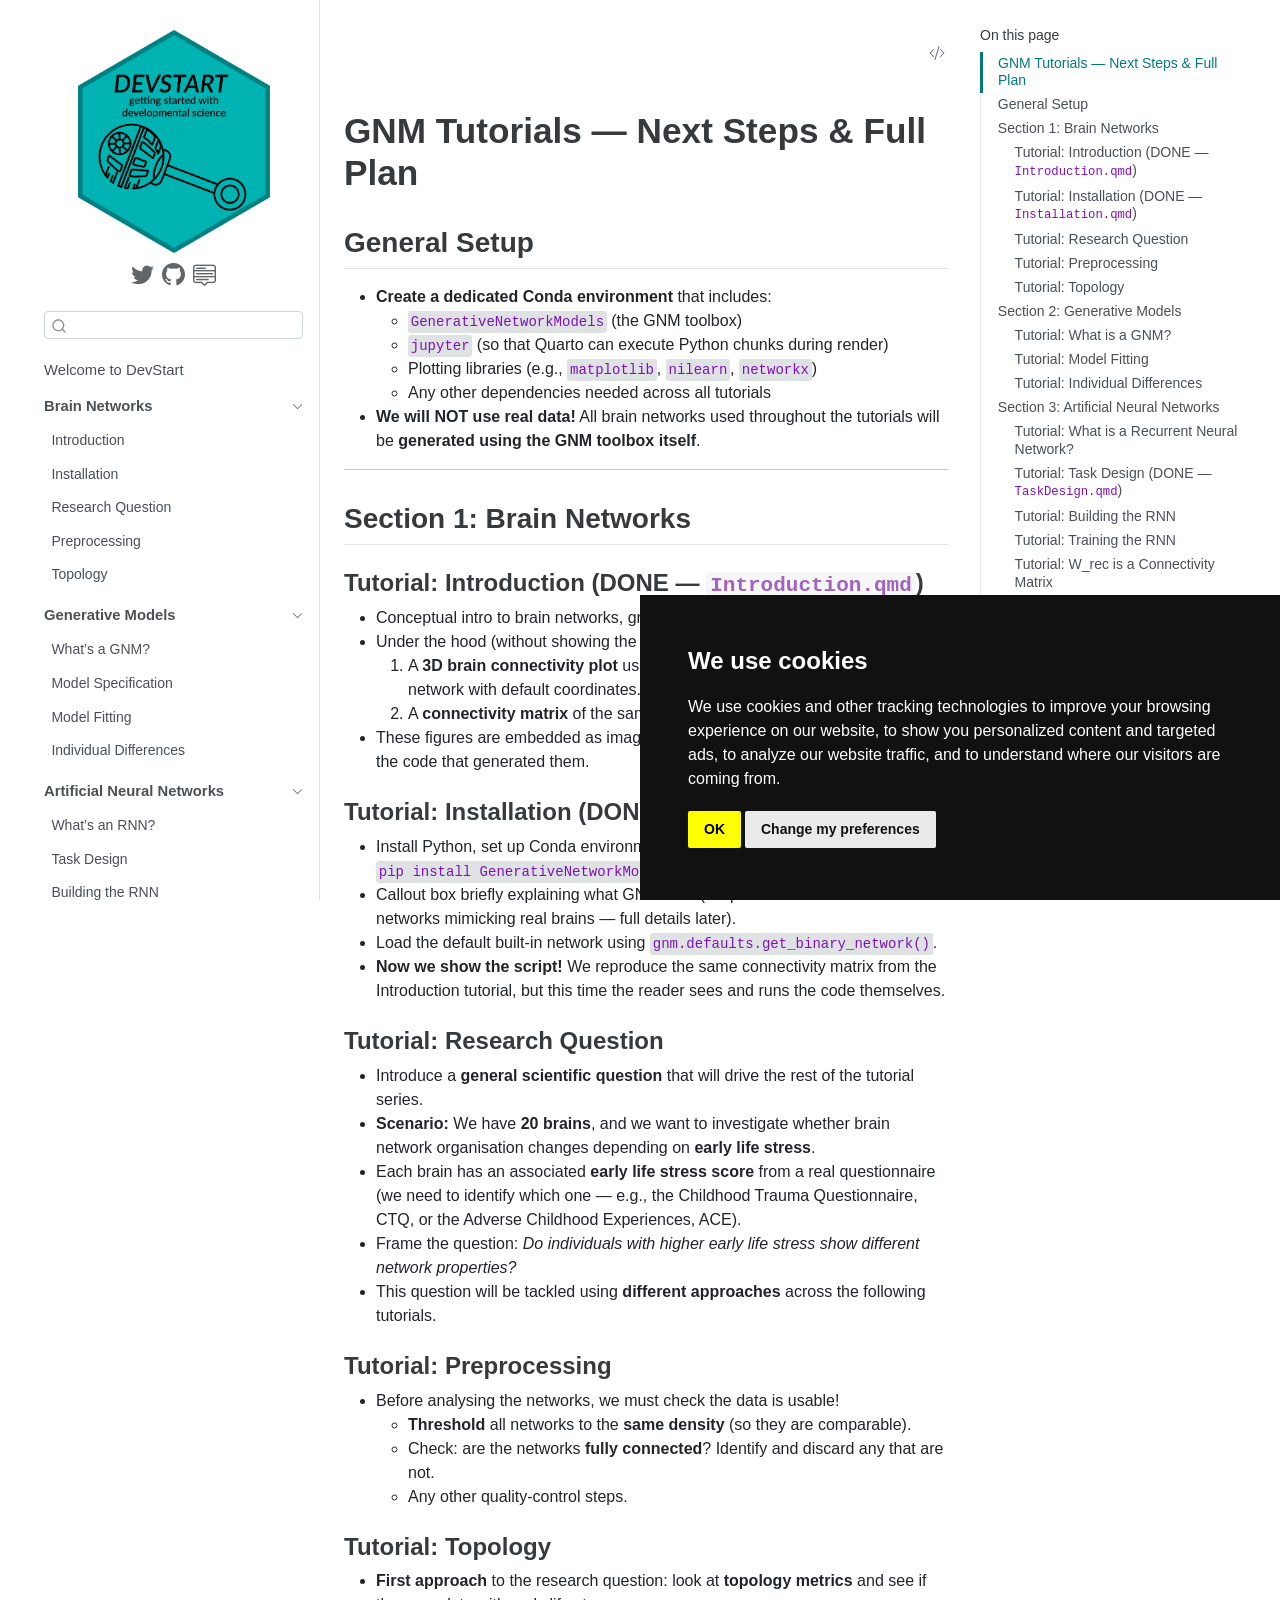
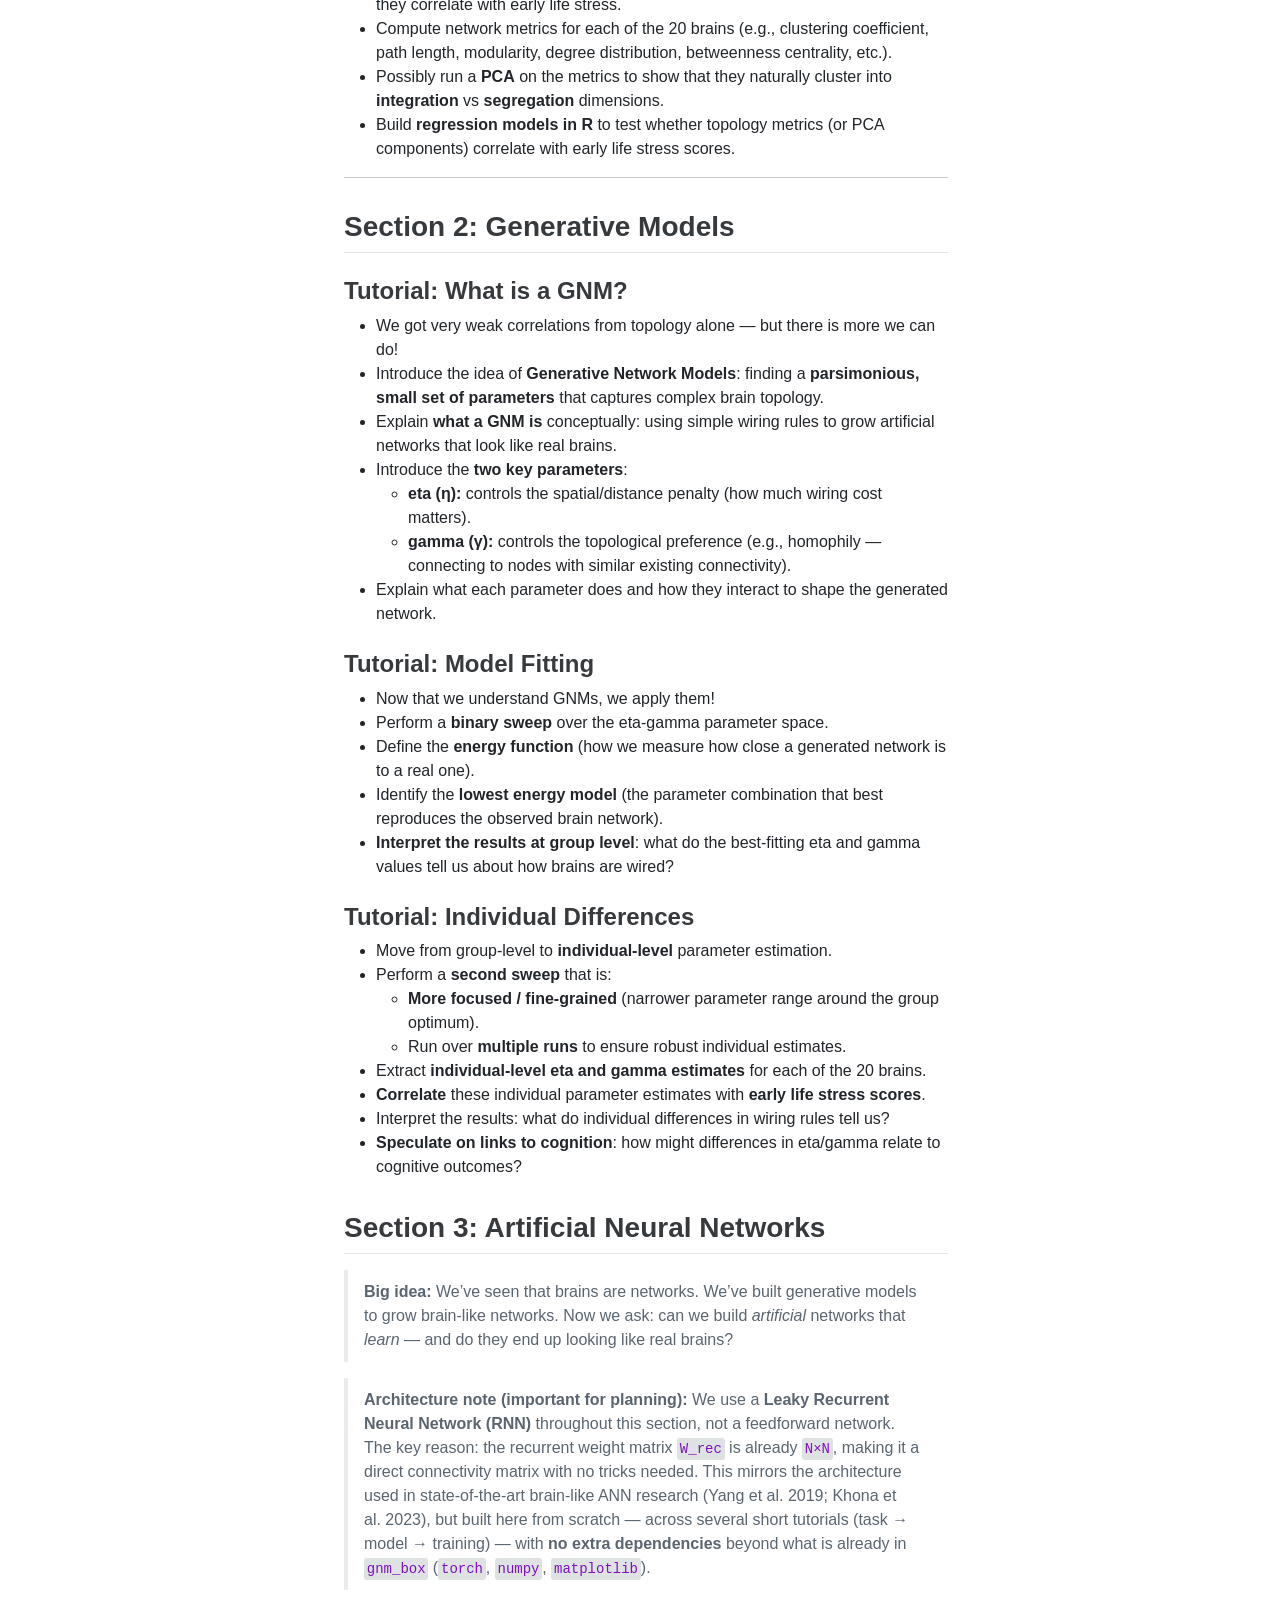
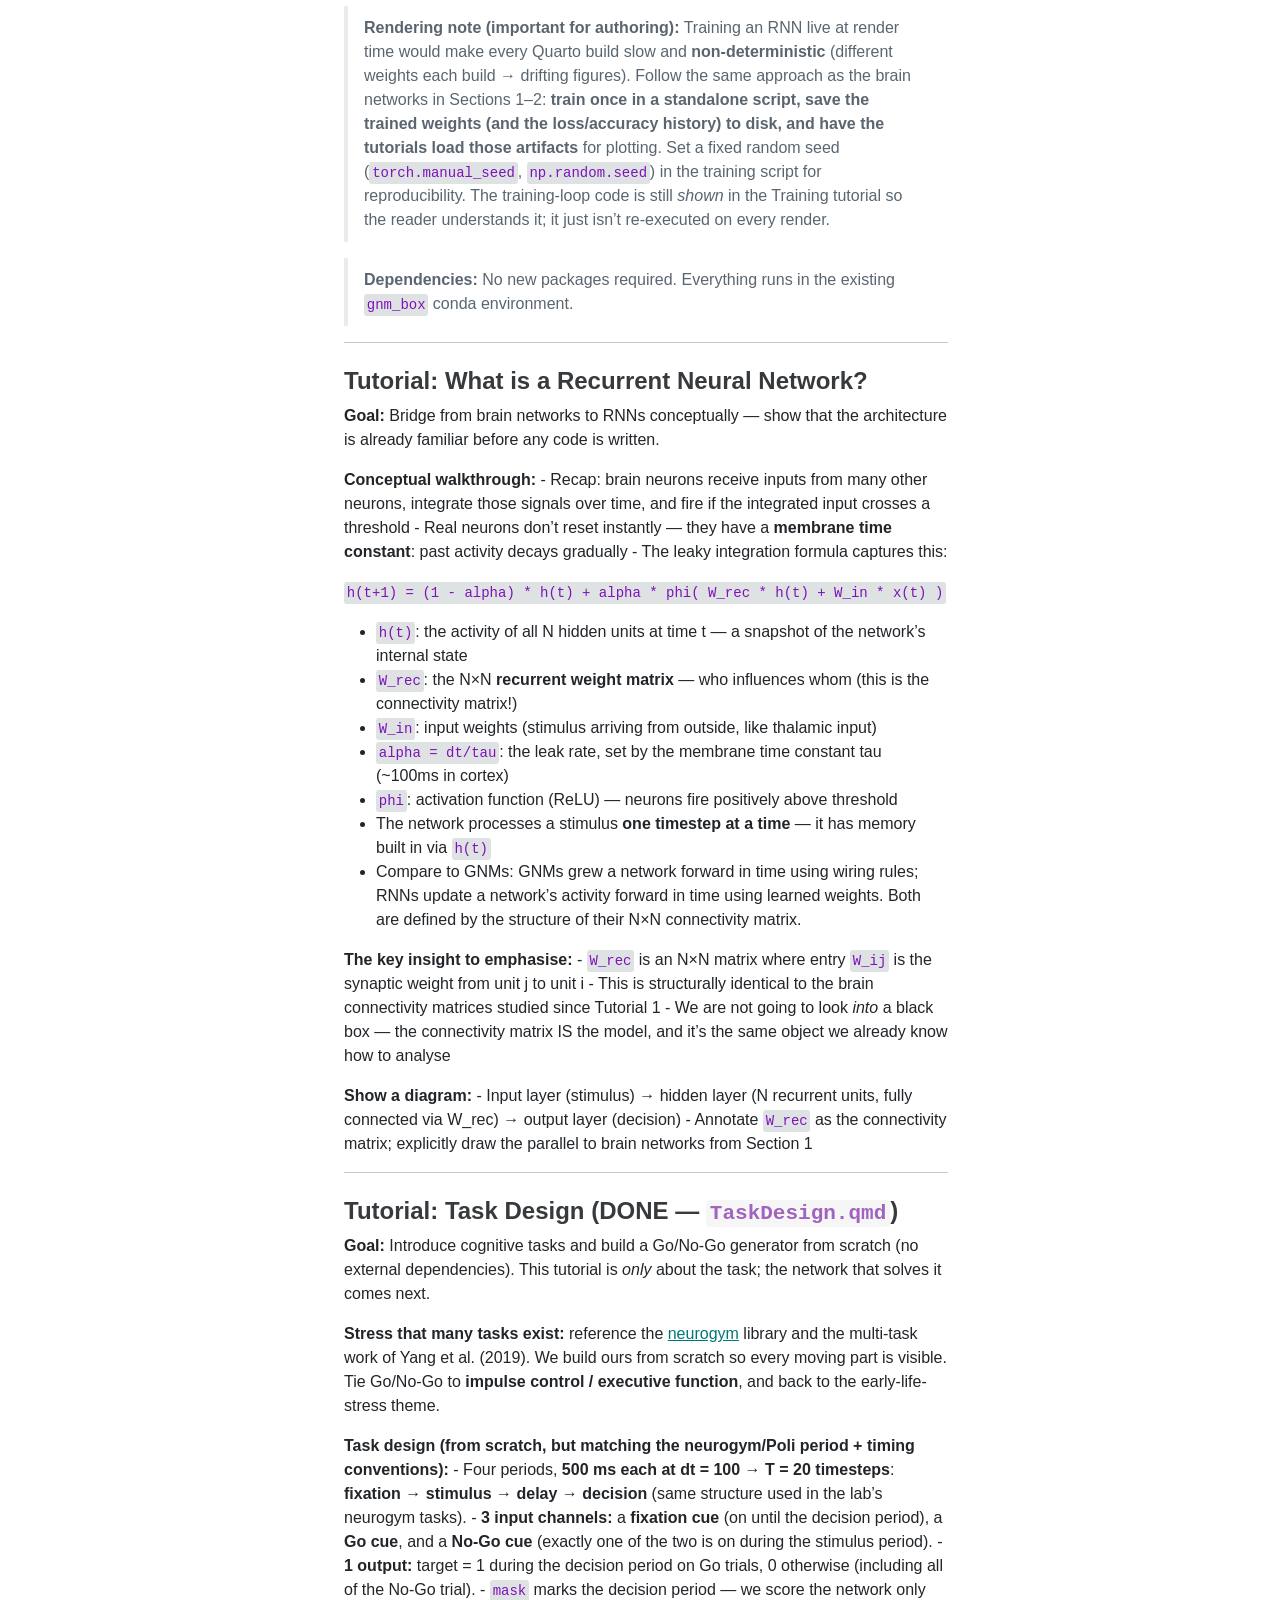
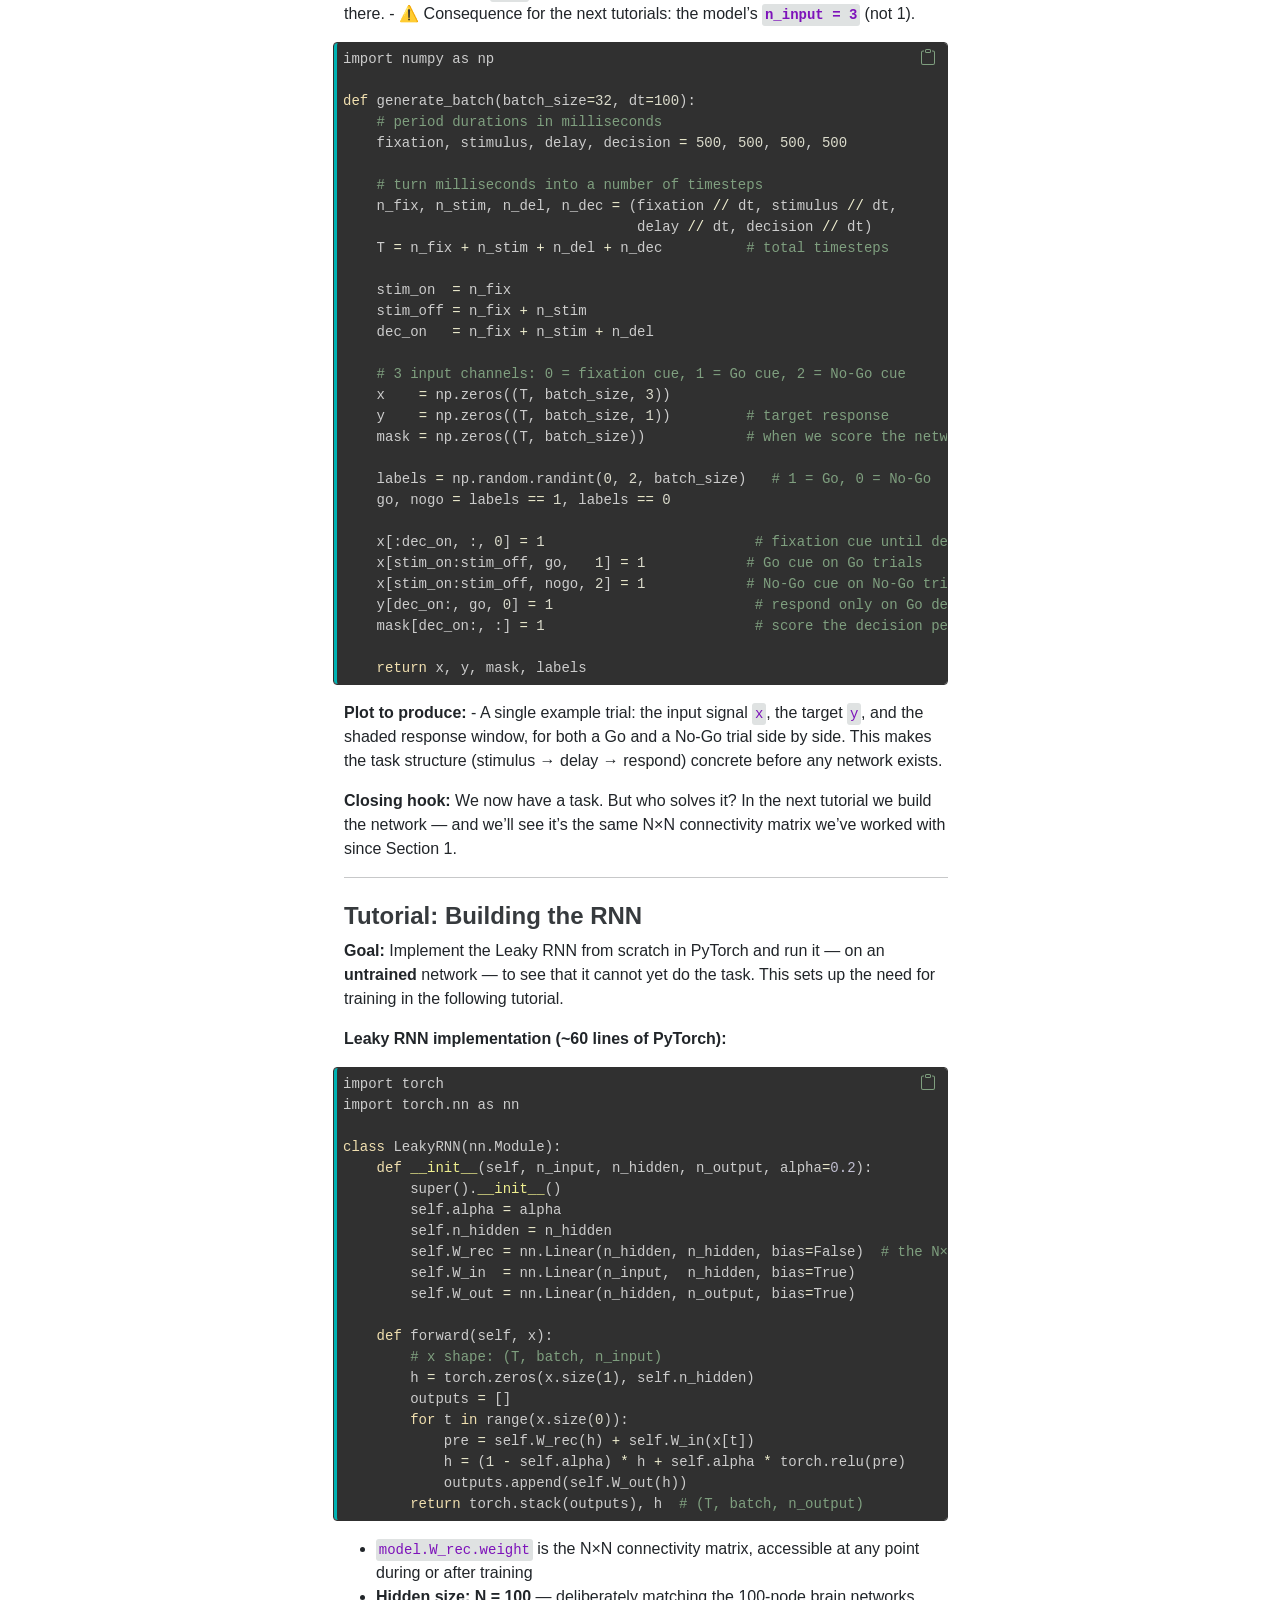
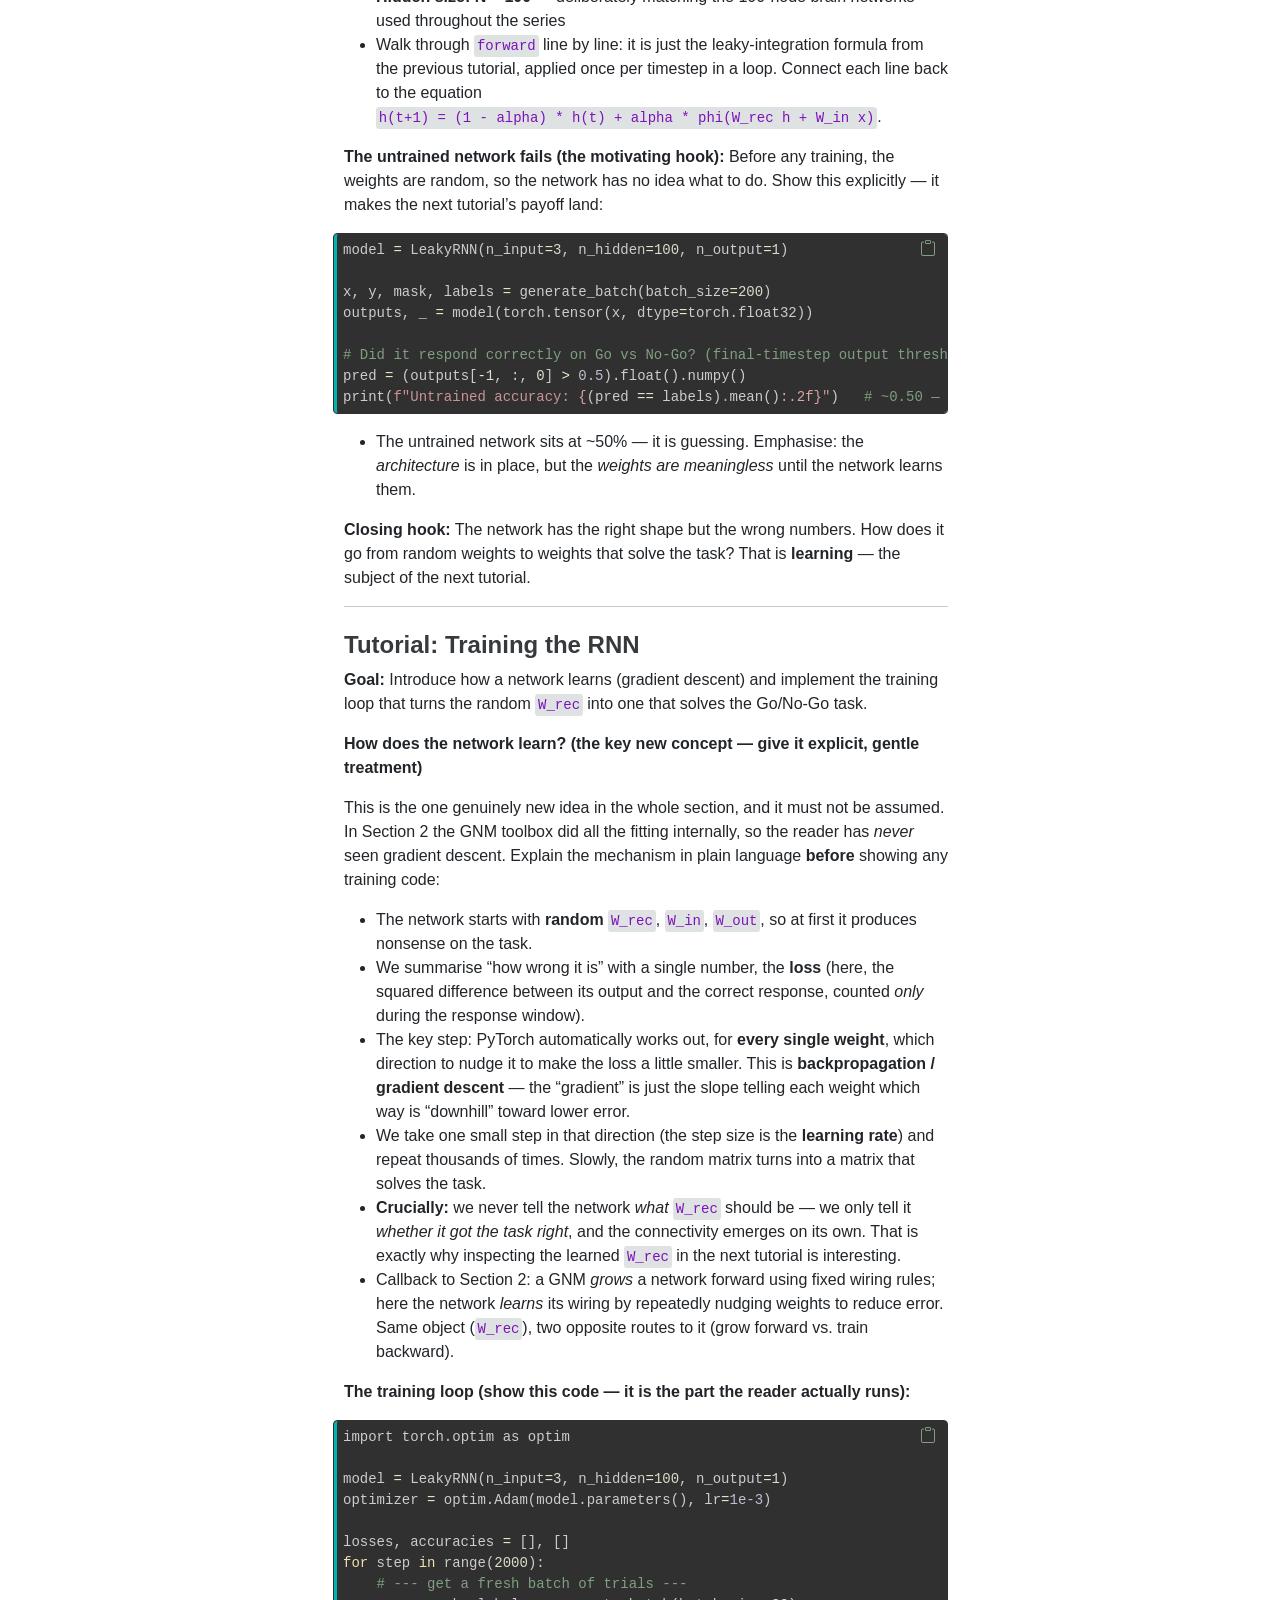
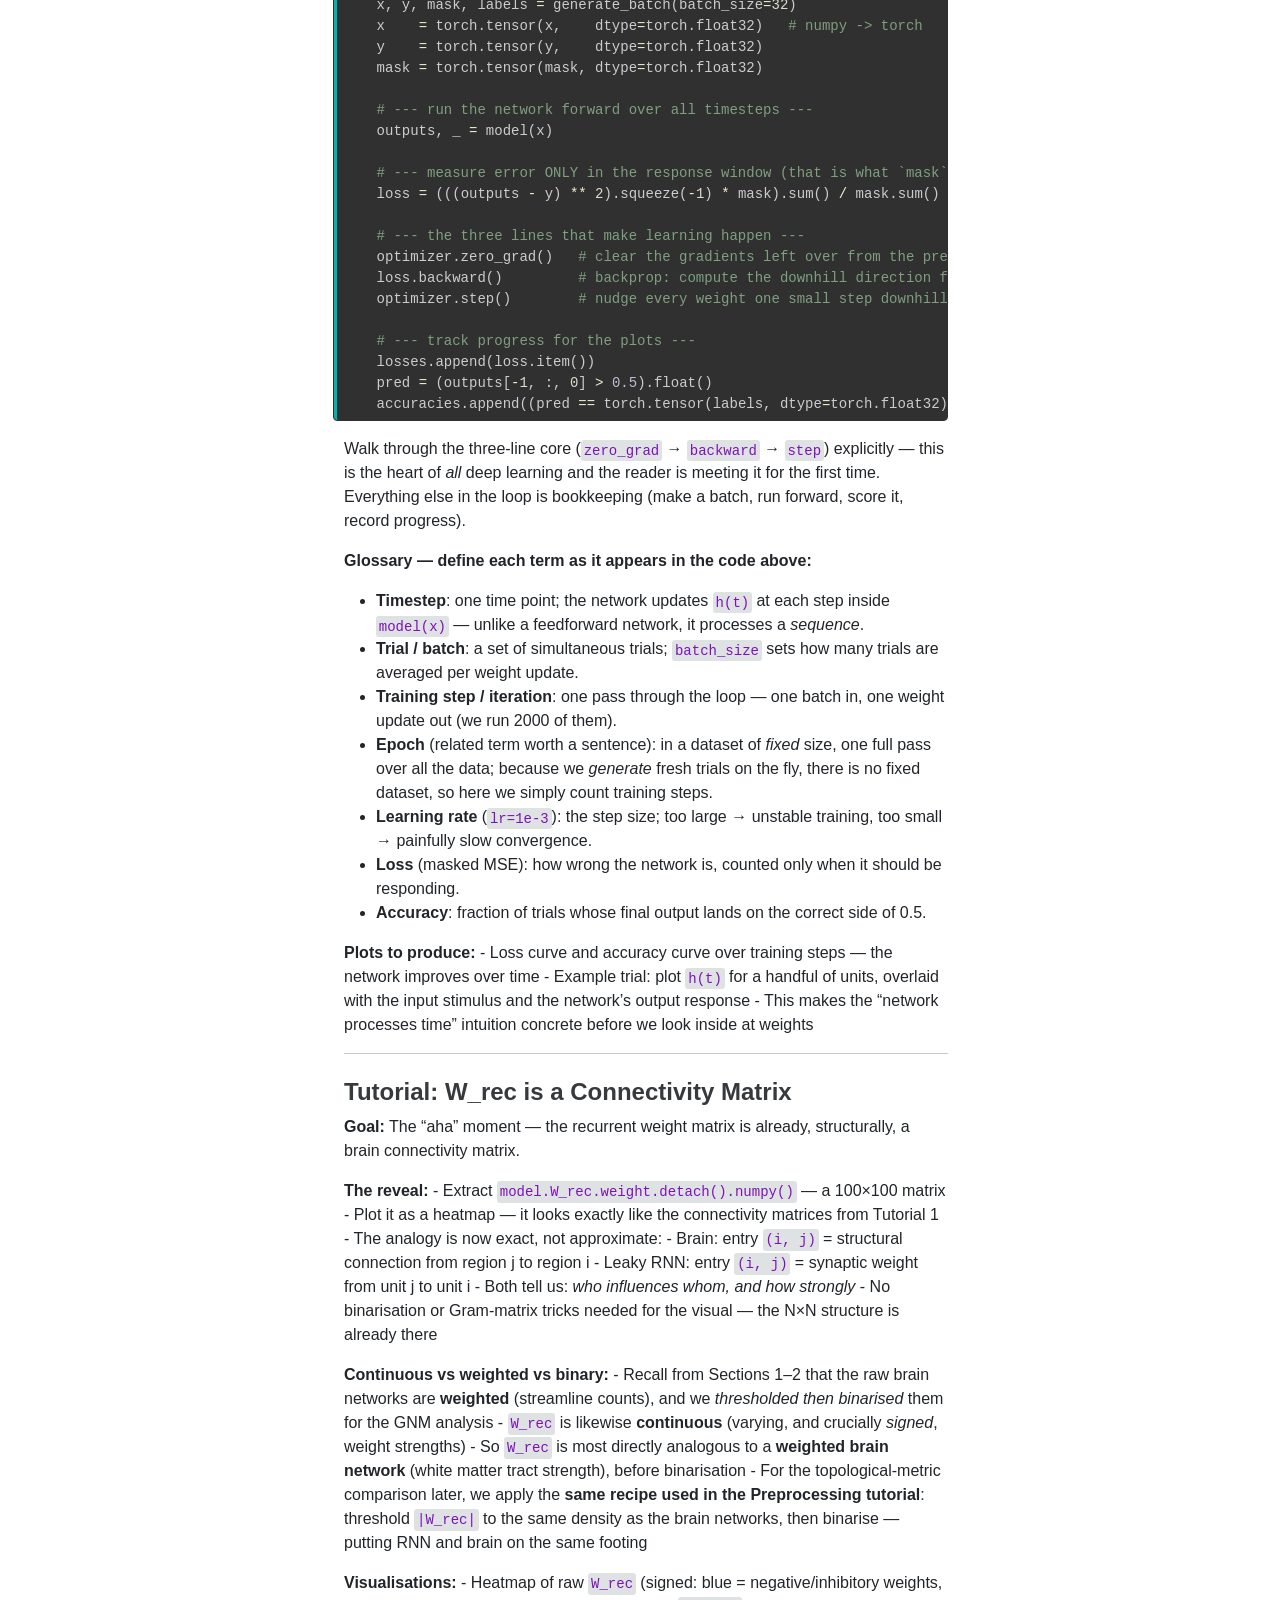
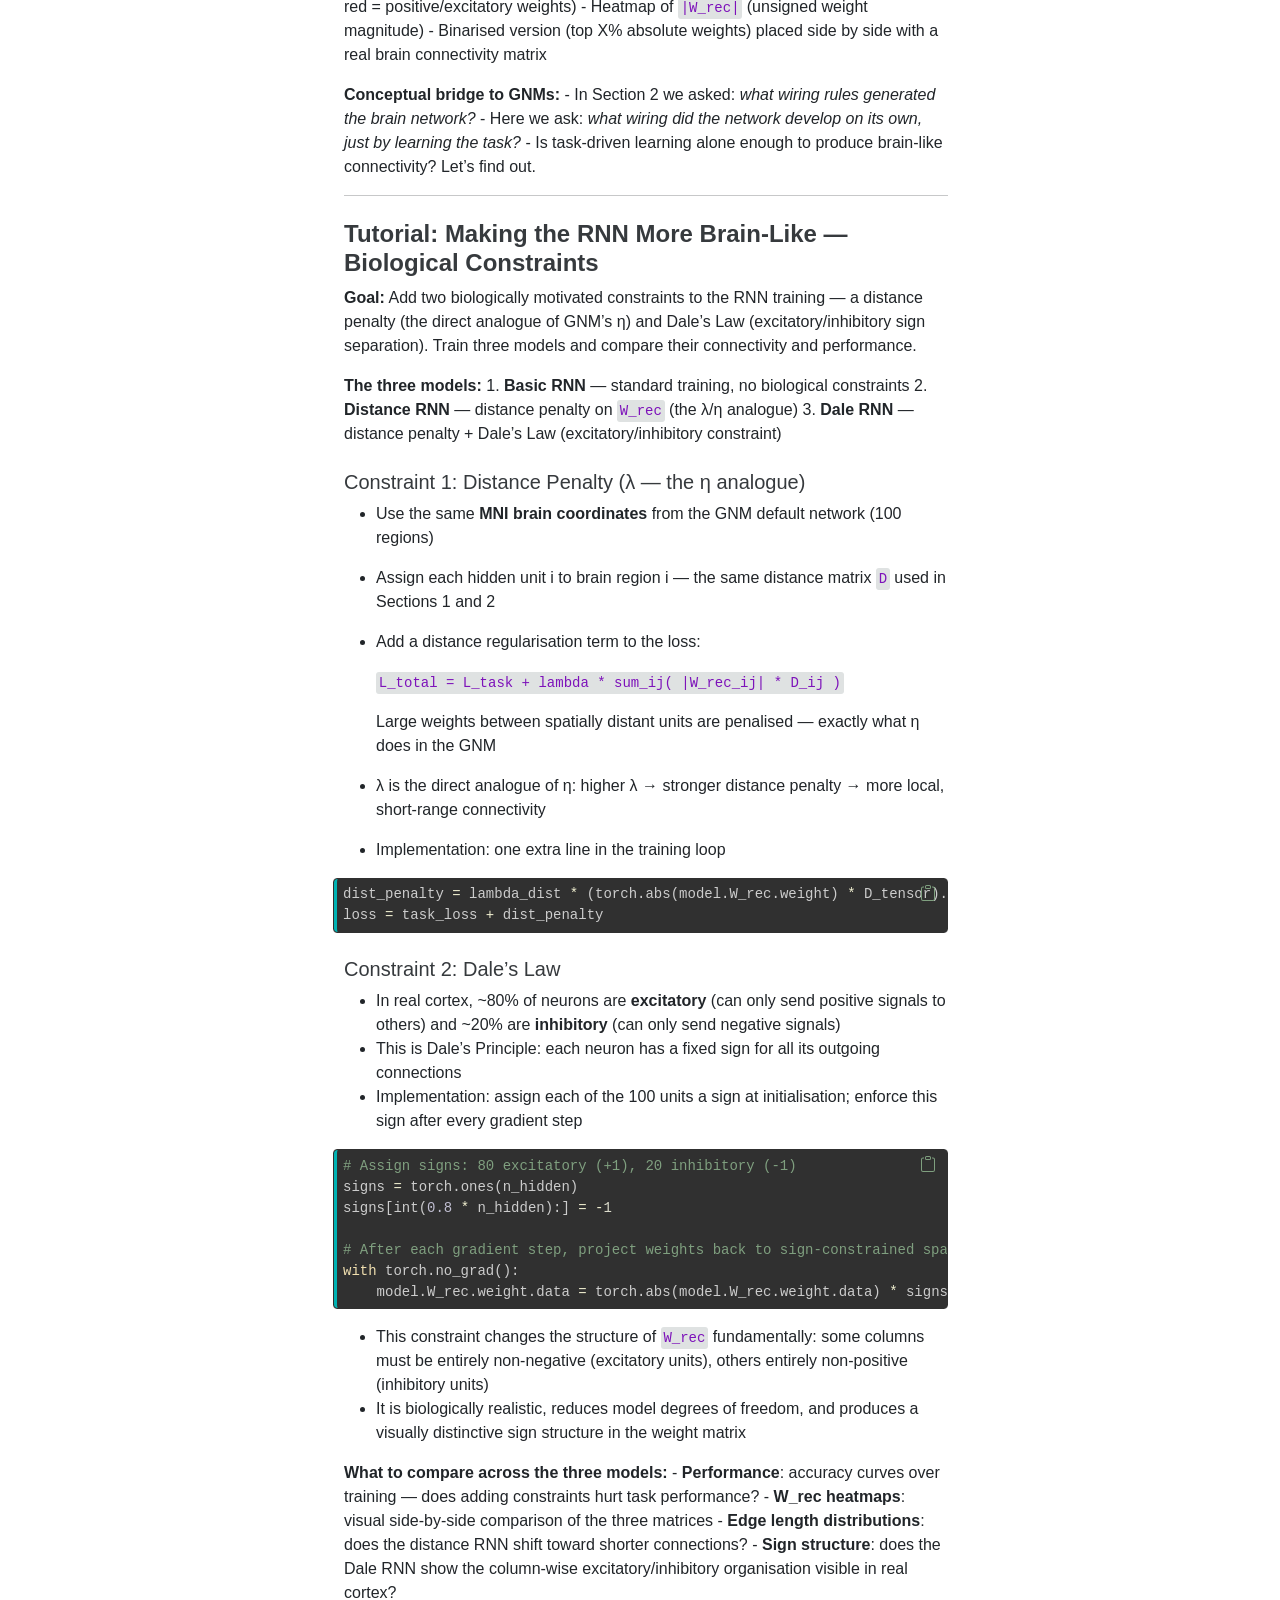
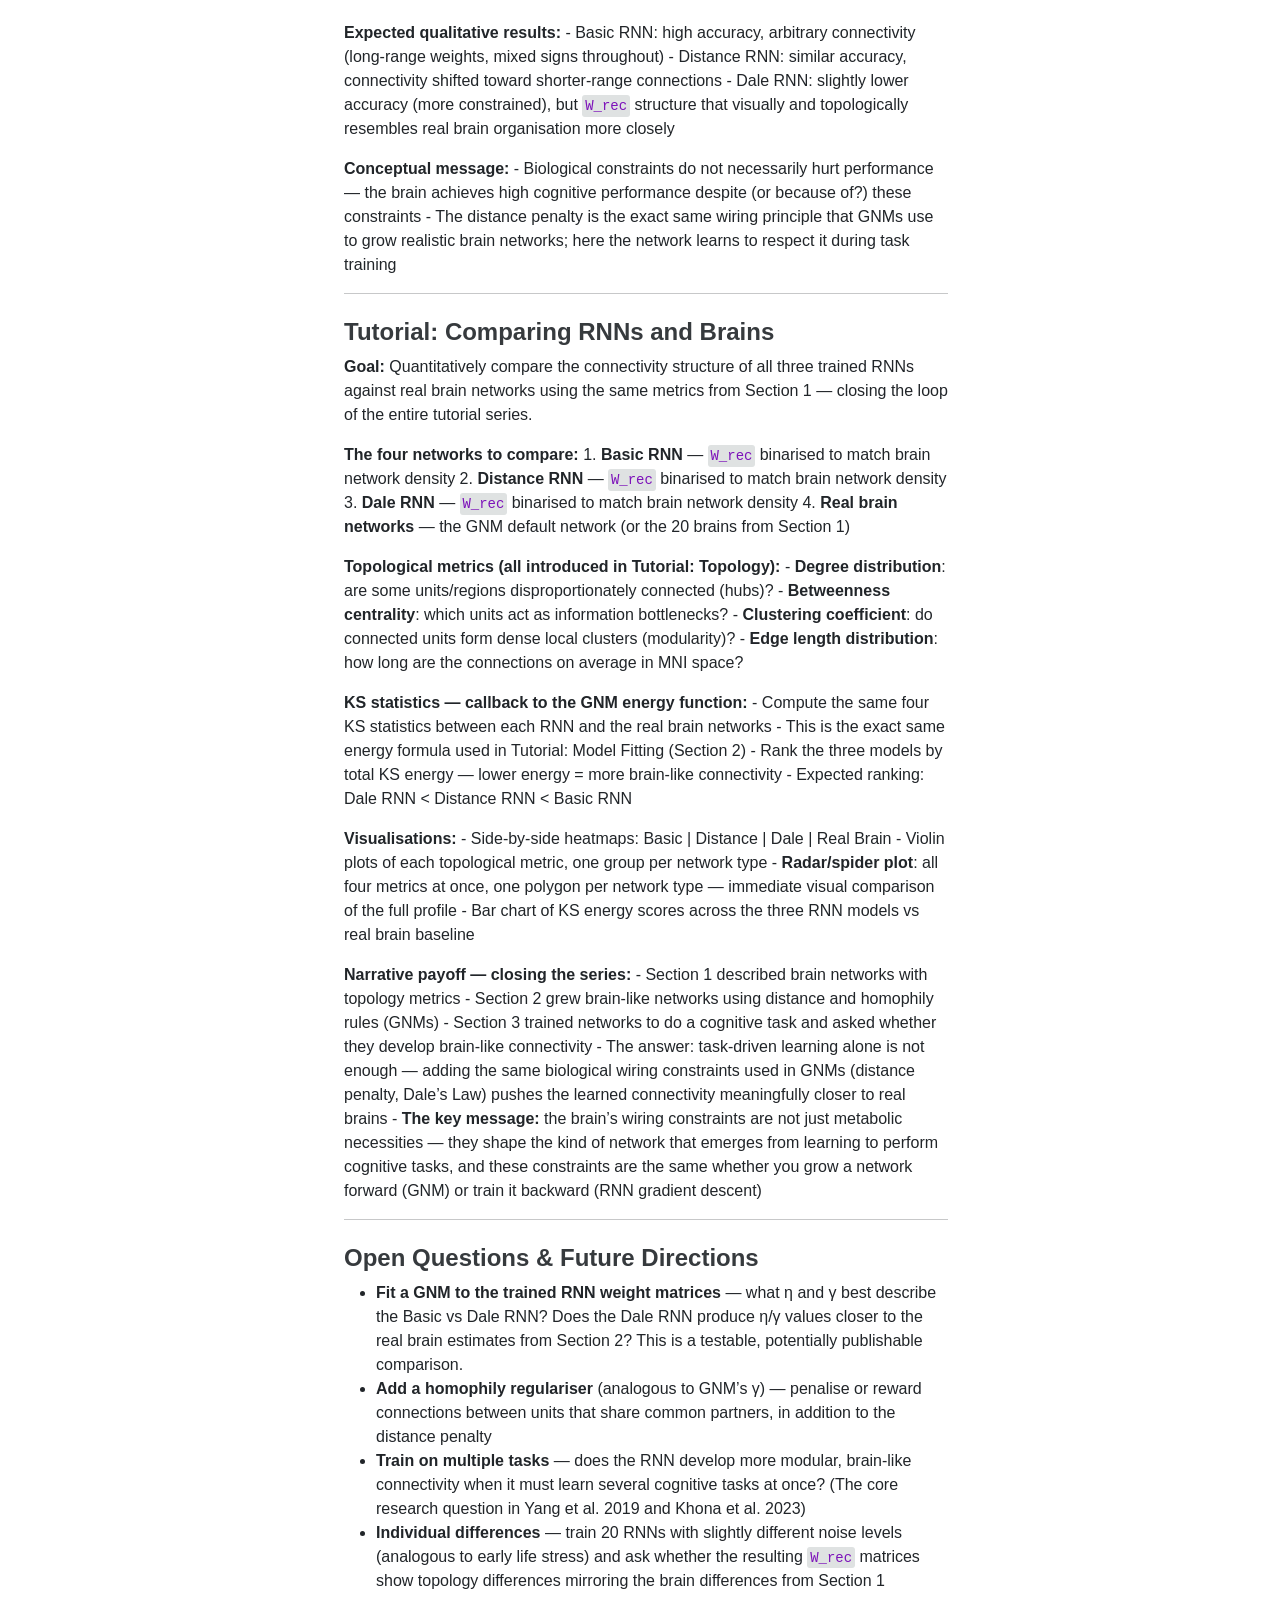
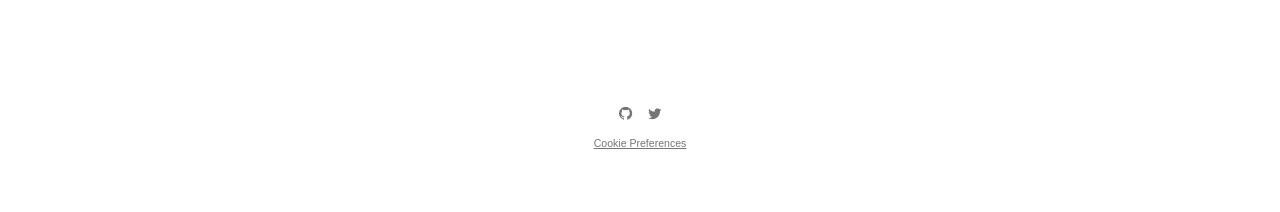
==== commit 75515398: "new rnn tutorials!" ====
--- a/docs/nextsteps.html
+++ b/docs/nextsteps.html
@@ -2,14 +2,13 @@
 <html xmlns="http://www.w3.org/1999/xhtml" lang="en" xml:lang="en"><head>
 
 <meta charset="utf-8">
-<meta name="generator" content="quarto-1.9.37">
+<meta name="generator" content="quarto-1.3.450">
 
 <meta name="viewport" content="width=device-width, initial-scale=1.0, user-scalable=yes">
 
 
-<title>nextsteps – DevStart</title>
+<title>DevStart – nextsteps</title>
 <style>
-
 code{white-space: pre-wrap;}
 span.smallcaps{font-variant: small-caps;}
 div.columns{display: flex; gap: min(4vw, 1.5em);}
@@ -21,7 +20,6 @@
 margin: 0 0.8em 0.2em -1em;  vertical-align: middle;
 }
 
-html { -webkit-text-size-adjust: 100%; }
 pre > code.sourceCode { white-space: pre; position: relative; }
 pre > code.sourceCode > span { display: inline-block; line-height: 1.25; }
 pre > code.sourceCode > span:empty { height: 1.2em; }
@@ -65,44 +63,8 @@
   composed: false,
 });
 
-const announceDismiss = () => {
-  const annEl = window.document.getElementById("quarto-announcement");
-  if (annEl) {
-    annEl.remove();
-
-    const annId = annEl.getAttribute("data-announcement-id");
-    window.localStorage.setItem(`quarto-announce-${annId}`, "true");
-  }
-};
-
-const announceRegister = () => {
-  const annEl = window.document.getElementById("quarto-announcement");
-  if (annEl) {
-    const annId = annEl.getAttribute("data-announcement-id");
-    const isDismissed =
-      window.localStorage.getItem(`quarto-announce-${annId}`) || false;
-    if (isDismissed) {
-      announceDismiss();
-      return;
-    } else {
-      annEl.classList.remove("hidden");
-    }
-
-    const actionEl = annEl.querySelector(".quarto-announcement-action");
-    if (actionEl) {
-      actionEl.addEventListener("click", function (e) {
-        e.preventDefault();
-        // Hide the bar immediately
-        announceDismiss();
-      });
-    }
-  }
-};
-
 window.document.addEventListener("DOMContentLoaded", function () {
   let init = false;
-
-  announceRegister();
 
   // Manage the back to top button, if one is present.
   let lastScrollTop = window.pageYOffset || document.documentElement.scrollTop;
@@ -181,17 +143,6 @@
     }
   }
 
-  function dashboardOffset() {
-    const dashboardNavEl = window.document.getElementById(
-      "quarto-dashboard-header"
-    );
-    if (dashboardNavEl !== null) {
-      return dashboardNavEl.clientHeight;
-    } else {
-      return 0;
-    }
-  }
-
   function updateDocumentOffsetWithoutAnimation() {
     updateDocumentOffset(false);
   }
@@ -199,7 +150,7 @@
   function updateDocumentOffset(animated) {
     // set body offset
     const topOffset = headerOffset();
-    const bodyOffset = topOffset + footerOffset() + dashboardOffset();
+    const bodyOffset = topOffset + footerOffset();
     const bodyEl = window.document.body;
     bodyEl.setAttribute("data-bs-offset", topOffset);
     bodyEl.style.paddingTop = topOffset + "px";
@@ -312,9 +263,9 @@
   // Observe size changed for the header
   const headerEl = window.document.querySelector("header.fixed-top");
   if (headerEl && window.ResizeObserver) {
-    const observer = new window.ResizeObserver(() => {
-      setTimeout(updateDocumentOffsetWithoutAnimation, 0);
-    });
+    const observer = new window.ResizeObserver(
+      updateDocumentOffsetWithoutAnimation
+    );
     observer.observe(headerEl, {
       attributes: true,
       childList: true,
@@ -333,7 +284,6 @@
     const links = window.document.querySelectorAll("a");
     for (let i = 0; i < links.length; i++) {
       if (links[i].href) {
-        links[i].dataset.originalHref = links[i].href;
         links[i].href = links[i].href.replace(/\/index\.html/, "/");
       }
     }
@@ -341,7 +291,7 @@
     // Fixup any sharing links that require urls
     // Append url to any sharing urls
     const sharingLinks = window.document.querySelectorAll(
-      "a.sidebar-tools-main-item, a.quarto-navigation-tool, a.quarto-navbar-tools, a.quarto-navbar-tools-item"
+      "a.sidebar-tools-main-item"
     );
     for (let i = 0; i < sharingLinks.length; i++) {
       const sharingLink = sharingLinks[i];
@@ -399,8 +349,8 @@
  * Licensed MIT © Zeno Rocha
  */
 !function(t,e){"object"==typeof exports&&"object"==typeof module?module.exports=e():"function"==typeof define&&define.amd?define([],e):"object"==typeof exports?exports.ClipboardJS=e():t.ClipboardJS=e()}(this,function(){return n={686:function(t,e,n){"use strict";n.d(e,{default:function(){return b}});var e=n(279),i=n.n(e),e=n(370),u=n.n(e),e=n(817),r=n.n(e);function c(t){try{return document.execCommand(t)}catch(t){return}}var a=function(t){t=r()(t);return c("cut"),t};function o(t,e){var n,o,t=(n=t,o="rtl"===document.documentElement.getAttribute("dir"),(t=document.createElement("textarea")).style.fontSize="12pt",t.style.border="0",t.style.padding="0",t.style.margin="0",t.style.position="absolute",t.style[o?"right":"left"]="-9999px",o=window.pageYOffset||document.documentElement.scrollTop,t.style.top="".concat(o,"px"),t.setAttribute("readonly",""),t.value=n,t);return e.container.appendChild(t),e=r()(t),c("copy"),t.remove(),e}var f=function(t){var e=1<arguments.length&&void 0!==arguments[1]?arguments[1]:{container:document.body},n="";return"string"==typeof t?n=o(t,e):t instanceof HTMLInputElement&&!["text","search","url","tel","password"].includes(null==t?void 0:t.type)?n=o(t.value,e):(n=r()(t),c("copy")),n};function l(t){return(l="function"==typeof Symbol&&"symbol"==typeof Symbol.iterator?function(t){return typeof t}:function(t){return t&&"function"==typeof Symbol&&t.constructor===Symbol&&t!==Symbol.prototype?"symbol":typeof t})(t)}var s=function(){var t=0<arguments.length&&void 0!==arguments[0]?arguments[0]:{},e=t.action,n=void 0===e?"copy":e,o=t.container,e=t.target,t=t.text;if("copy"!==n&&"cut"!==n)throw new Error('Invalid "action" value, use either "copy" or "cut"');if(void 0!==e){if(!e||"object"!==l(e)||1!==e.nodeType)throw new Error('Invalid "target" value, use a valid Element');if("copy"===n&&e.hasAttribute("disabled"))throw new Error('Invalid "target" attribute. Please use "readonly" instead of "disabled" attribute');if("cut"===n&&(e.hasAttribute("readonly")||e.hasAttribute("disabled")))throw new Error('Invalid "target" attribute. You can\'t cut text from elements with "readonly" or "disabled" attributes')}return t?f(t,{container:o}):e?"cut"===n?a(e):f(e,{container:o}):void 0};function p(t){return(p="function"==typeof Symbol&&"symbol"==typeof Symbol.iterator?function(t){return typeof t}:function(t){return t&&"function"==typeof Symbol&&t.constructor===Symbol&&t!==Symbol.prototype?"symbol":typeof t})(t)}function d(t,e){for(var n=0;n<e.length;n++){var o=e[n];o.enumerable=o.enumerable||!1,o.configurable=!0,"value"in o&&(o.writable=!0),Object.defineProperty(t,o.key,o)}}function y(t,e){return(y=Object.setPrototypeOf||function(t,e){return t.__proto__=e,t})(t,e)}function h(n){var o=function(){if("undefined"==typeof Reflect||!Reflect.construct)return!1;if(Reflect.construct.sham)return!1;if("function"==typeof Proxy)return!0;try{return Date.prototype.toString.call(Reflect.construct(Date,[],function(){})),!0}catch(t){return!1}}();return function(){var t,e=v(n);return t=o?(t=v(this).constructor,Reflect.construct(e,arguments,t)):e.apply(this,arguments),e=this,!(t=t)||"object"!==p(t)&&"function"!=typeof t?function(t){if(void 0!==t)return t;throw new ReferenceError("this hasn't been initialised - super() hasn't been called")}(e):t}}function v(t){return(v=Object.setPrototypeOf?Object.getPrototypeOf:function(t){return t.__proto__||Object.getPrototypeOf(t)})(t)}function m(t,e){t="data-clipboard-".concat(t);if(e.hasAttribute(t))return e.getAttribute(t)}var b=function(){!function(t,e){if("function"!=typeof e&&null!==e)throw new TypeError("Super expression must either be null or a function");t.prototype=Object.create(e&&e.prototype,{constructor:{value:t,writable:!0,configurable:!0}}),e&&y(t,e)}(r,i());var t,e,n,o=h(r);function r(t,e){var n;return function(t){if(!(t instanceof r))throw new TypeError("Cannot call a class as a function")}(this),(n=o.call(this)).resolveOptions(e),n.listenClick(t),n}return t=r,n=[{key:"copy",value:function(t){var e=1<arguments.length&&void 0!==arguments[1]?arguments[1]:{container:document.body};return f(t,e)}},{key:"cut",value:function(t){return a(t)}},{key:"isSupported",value:function(){var t=0<arguments.length&&void 0!==arguments[0]?arguments[0]:["copy","cut"],t="string"==typeof t?[t]:t,e=!!document.queryCommandSupported;return t.forEach(function(t){e=e&&!!document.queryCommandSupported(t)}),e}}],(e=[{key:"resolveOptions",value:function(){var t=0<arguments.length&&void 0!==arguments[0]?arguments[0]:{};this.action="function"==typeof t.action?t.action:this.defaultAction,this.target="function"==typeof t.target?t.target:this.defaultTarget,this.text="function"==typeof t.text?t.text:this.defaultText,this.container="object"===p(t.container)?t.container:document.body}},{key:"listenClick",value:function(t){var e=this;this.listener=u()(t,"click",function(t){return e.onClick(t)})}},{key:"onClick",value:function(t){var e=t.delegateTarget||t.currentTarget,n=this.action(e)||"copy",t=s({action:n,container:this.container,target:this.target(e),text:this.text(e)});this.emit(t?"success":"error",{action:n,text:t,trigger:e,clearSelection:function(){e&&e.focus(),window.getSelection().removeAllRanges()}})}},{key:"defaultAction",value:function(t){return m("action",t)}},{key:"defaultTarget",value:function(t){t=m("target",t);if(t)return document.querySelector(t)}},{key:"defaultText",value:function(t){return m("text",t)}},{key:"destroy",value:function(){this.listener.destroy()}}])&&d(t.prototype,e),n&&d(t,n),r}()},828:function(t){var e;"undefined"==typeof Element||Element.prototype.matches||((e=Element.prototype).matches=e.matchesSelector||e.mozMatchesSelector||e.msMatchesSelector||e.oMatchesSelector||e.webkitMatchesSelector),t.exports=function(t,e){for(;t&&9!==t.nodeType;){if("function"==typeof t.matches&&t.matches(e))return t;t=t.parentNode}}},438:function(t,e,n){var u=n(828);function i(t,e,n,o,r){var i=function(e,n,t,o){return function(t){t.delegateTarget=u(t.target,n),t.delegateTarget&&o.call(e,t)}}.apply(this,arguments);return t.addEventListener(n,i,r),{destroy:function(){t.removeEventListener(n,i,r)}}}t.exports=function(t,e,n,o,r){return"function"==typeof t.addEventListener?i.apply(null,arguments):"function"==typeof n?i.bind(null,document).apply(null,arguments):("string"==typeof t&&(t=document.querySelectorAll(t)),Array.prototype.map.call(t,function(t){return i(t,e,n,o,r)}))}},879:function(t,n){n.node=function(t){return void 0!==t&&t instanceof HTMLElement&&1===t.nodeType},n.nodeList=function(t){var e=Object.prototype.toString.call(t);return void 0!==t&&("[object NodeList]"===e||"[object HTMLCollection]"===e)&&"length"in t&&(0===t.length||n.node(t[0]))},n.string=function(t){return"string"==typeof t||t instanceof String},n.fn=function(t){return"[object Function]"===Object.prototype.toString.call(t)}},370:function(t,e,n){var f=n(879),l=n(438);t.exports=function(t,e,n){if(!t&&!e&&!n)throw new Error("Missing required arguments");if(!f.string(e))throw new TypeError("Second argument must be a String");if(!f.fn(n))throw new TypeError("Third argument must be a Function");if(f.node(t))return c=e,a=n,(u=t).addEventListener(c,a),{destroy:function(){u.removeEventListener(c,a)}};if(f.nodeList(t))return o=t,r=e,i=n,Array.prototype.forEach.call(o,function(t){t.addEventListener(r,i)}),{destroy:function(){Array.prototype.forEach.call(o,function(t){t.removeEventListener(r,i)})}};if(f.string(t))return t=t,e=e,n=n,l(document.body,t,e,n);throw new TypeError("First argument must be a String, HTMLElement, HTMLCollection, or NodeList");var o,r,i,u,c,a}},817:function(t){t.exports=function(t){var e,n="SELECT"===t.nodeName?(t.focus(),t.value):"INPUT"===t.nodeName||"TEXTAREA"===t.nodeName?((e=t.hasAttribute("readonly"))||t.setAttribute("readonly",""),t.select(),t.setSelectionRange(0,t.value.length),e||t.removeAttribute("readonly"),t.value):(t.hasAttribute("contenteditable")&&t.focus(),n=window.getSelection(),(e=document.createRange()).selectNodeContents(t),n.removeAllRanges(),n.addRange(e),n.toString());return n}},279:function(t){function e(){}e.prototype={on:function(t,e,n){var o=this.e||(this.e={});return(o[t]||(o[t]=[])).push({fn:e,ctx:n}),this},once:function(t,e,n){var o=this;function r(){o.off(t,r),e.apply(n,arguments)}return r._=e,this.on(t,r,n)},emit:function(t){for(var e=[].slice.call(arguments,1),n=((this.e||(this.e={}))[t]||[]).slice(),o=0,r=n.length;o<r;o++)n[o].fn.apply(n[o].ctx,e);return this},off:function(t,e){var n=this.e||(this.e={}),o=n[t],r=[];if(o&&e)for(var i=0,u=o.length;i<u;i++)o[i].fn!==e&&o[i].fn._!==e&&r.push(o[i]);return r.length?n[t]=r:delete n[t],this}},t.exports=e,t.exports.TinyEmitter=e}},r={},o.n=function(t){var e=t&&t.__esModule?function(){return t.default}:function(){return t};return o.d(e,{a:e}),e},o.d=function(t,e){for(var n in e)o.o(e,n)&&!o.o(t,n)&&Object.defineProperty(t,n,{enumerable:!0,get:e[n]})},o.o=function(t,e){return Object.prototype.hasOwnProperty.call(t,e)},o(686).default;function o(t){if(r[t])return r[t].exports;var e=r[t]={exports:{}};return n[t](e,e.exports,o),e.exports}var n,r});</script>
-<script>/*! @algolia/autocomplete-js 1.19.1 | MIT License | © Algolia, Inc. and contributors | https://github.com/algolia/autocomplete */
-!function(e,t){"object"==typeof exports&&"undefined"!=typeof module?t(exports):"function"==typeof define&&define.amd?define(["exports"],t):t((e="undefined"!=typeof globalThis?globalThis:e||self)["@algolia/autocomplete-js"]={})}(this,(function(e){"use strict";function t(e,t){var n=Object.keys(e);if(Object.getOwnPropertySymbols){var r=Object.getOwnPropertySymbols(e);t&&(r=r.filter((function(t){return Object.getOwnPropertyDescriptor(e,t).enumerable}))),n.push.apply(n,r)}return n}function n(e){for(var n=1;n<arguments.length;n++){var r=null!=arguments[n]?arguments[n]:{};n%2?t(Object(r),!0).forEach((function(t){o(e,t,r[t])})):Object.getOwnPropertyDescriptors?Object.defineProperties(e,Object.getOwnPropertyDescriptors(r)):t(Object(r)).forEach((function(t){Object.defineProperty(e,t,Object.getOwnPropertyDescriptor(r,t))}))}return e}function r(e){return r="function"==typeof Symbol&&"symbol"==typeof Symbol.iterator?function(e){return typeof e}:function(e){return e&&"function"==typeof Symbol&&e.constructor===Symbol&&e!==Symbol.prototype?"symbol":typeof e},r(e)}function o(e,t,n){return(t=function(e){var t=function(e,t){if("object"!=typeof e||null===e)return e;var n=e[Symbol.toPrimitive];if(void 0!==n){var r=n.call(e,t||"default");if("object"!=typeof r)return r;throw new TypeError("@@toPrimitive must return a primitive value.")}return("string"===t?String:Number)(e)}(e,"string");return"symbol"==typeof t?t:String(t)}(t))in e?Object.defineProperty(e,t,{value:n,enumerable:!0,configurable:!0,writable:!0}):e[t]=n,e}function i(){return i=Object.assign?Object.assign.bind():function(e){for(var t=1;t<arguments.length;t++){var n=arguments[t];for(var r in n)Object.prototype.hasOwnProperty.call(n,r)&&(e[r]=n[r])}return e},i.apply(this,arguments)}function u(e,t){if(null==e)return{};var n,r,o=function(e,t){if(null==e)return{};var n,r,o={},i=Object.keys(e);for(r=0;r<i.length;r++)n=i[r],t.indexOf(n)>=0||(o[n]=e[n]);return o}(e,t);if(Object.getOwnPropertySymbols){var i=Object.getOwnPropertySymbols(e);for(r=0;r<i.length;r++)n=i[r],t.indexOf(n)>=0||Object.prototype.propertyIsEnumerable.call(e,n)&&(o[n]=e[n])}return o}function a(e,t){return function(e){if(Array.isArray(e))return e}(e)||function(e,t){var n=null==e?null:"undefined"!=typeof Symbol&&e[Symbol.iterator]||e["@@iterator"];if(null!=n){var r,o,i,u,a=[],l=!0,c=!1;try{if(i=(n=n.call(e)).next,0===t){if(Object(n)!==n)return;l=!1}else for(;!(l=(r=i.call(n)).done)&&(a.push(r.value),a.length!==t);l=!0);}catch(e){c=!0,o=e}finally{try{if(!l&&null!=n.return&&(u=n.return(),Object(u)!==u))return}finally{if(c)throw o}}return a}}(e,t)||c(e,t)||function(){throw new TypeError("Invalid attempt to destructure non-iterable instance.\nIn order to be iterable, non-array objects must have a [Symbol.iterator]() method.")}()}function l(e){return function(e){if(Array.isArray(e))return s(e)}(e)||function(e){if("undefined"!=typeof Symbol&&null!=e[Symbol.iterator]||null!=e["@@iterator"])return Array.from(e)}(e)||c(e)||function(){throw new TypeError("Invalid attempt to spread non-iterable instance.\nIn order to be iterable, non-array objects must have a [Symbol.iterator]() method.")}()}function c(e,t){if(e){if("string"==typeof e)return s(e,t);var n=Object.prototype.toString.call(e).slice(8,-1);return"Object"===n&&e.constructor&&(n=e.constructor.name),"Map"===n||"Set"===n?Array.from(e):"Arguments"===n||/^(?:Ui|I)nt(?:8|16|32)(?:Clamped)?Array$/.test(n)?s(e,t):void 0}}function s(e,t){(null==t||t>e.length)&&(t=e.length);for(var n=0,r=new Array(t);n<t;n++)r[n]=e[n];return r}function f(e){return{current:e}}function p(e,t){var n=void 0;return function(){for(var r=arguments.length,o=new Array(r),i=0;i<r;i++)o[i]=arguments[i];n&&clearTimeout(n),n=setTimeout((function(){return e.apply(void 0,o)}),t)}}function m(e){return e.reduce((function(e,t){return e.concat(t)}),[])}var v=0;function d(){return"autocomplete-".concat(v++)}function y(e,t){return t.reduce((function(e,t){return e&&e[t]}),e)}function b(e){return 0===e.collections.length?0:e.collections.reduce((function(e,t){return e+t.items.length}),0)}function g(e){return e!==Object(e)}function h(e,t){if(e===t)return!0;if(g(e)||g(t)||"function"==typeof e||"function"==typeof t)return e===t;if(Object.keys(e).length!==Object.keys(t).length)return!1;for(var n=0,r=Object.keys(e);n<r.length;n++){var o=r[n];if(!(o in t))return!1;if(!h(e[o],t[o]))return!1}return!0}var _=function(){};var O="1.19.1",S=[{segment:"autocomplete-core",version:O}];function j(e){var t=e.item,n=e.items,r=void 0===n?[]:n;return{index:t.__autocomplete_indexName,items:[t],positions:[1+r.findIndex((function(e){return e.objectID===t.objectID}))],queryID:t.__autocomplete_queryID,algoliaSource:["autocomplete"]}}function P(e,t){return function(e){if(Array.isArray(e))return e}(e)||function(e,t){var n=null==e?null:"undefined"!=typeof Symbol&&e[Symbol.iterator]||e["@@iterator"];if(null!=n){var r,o,i,u,a=[],l=!0,c=!1;try{if(i=(n=n.call(e)).next,0===t){if(Object(n)!==n)return;l=!1}else for(;!(l=(r=i.call(n)).done)&&(a.push(r.value),a.length!==t);l=!0);}catch(e){c=!0,o=e}finally{try{if(!l&&null!=n.return&&(u=n.return(),Object(u)!==u))return}finally{if(c)throw o}}return a}}(e,t)||function(e,t){if(!e)return;if("string"==typeof e)return w(e,t);var n=Object.prototype.toString.call(e).slice(8,-1);"Object"===n&&e.constructor&&(n=e.constructor.name);if("Map"===n||"Set"===n)return Array.from(e);if("Arguments"===n||/^(?:Ui|I)nt(?:8|16|32)(?:Clamped)?Array$/.test(n))return w(e,t)}(e,t)||function(){throw new TypeError("Invalid attempt to destructure non-iterable instance.\nIn order to be iterable, non-array objects must have a [Symbol.iterator]() method.")}()}function w(e,t){(null==t||t>e.length)&&(t=e.length);for(var n=0,r=new Array(t);n<t;n++)r[n]=e[n];return r}var I=["items"],A=["items"];function E(e){return E="function"==typeof Symbol&&"symbol"==typeof Symbol.iterator?function(e){return typeof e}:function(e){return e&&"function"==typeof Symbol&&e.constructor===Symbol&&e!==Symbol.prototype?"symbol":typeof e},E(e)}function D(e){return function(e){if(Array.isArray(e))return C(e)}(e)||function(e){if("undefined"!=typeof Symbol&&null!=e[Symbol.iterator]||null!=e["@@iterator"])return Array.from(e)}(e)||function(e,t){if(!e)return;if("string"==typeof e)return C(e,t);var n=Object.prototype.toString.call(e).slice(8,-1);"Object"===n&&e.constructor&&(n=e.constructor.name);if("Map"===n||"Set"===n)return Array.from(e);if("Arguments"===n||/^(?:Ui|I)nt(?:8|16|32)(?:Clamped)?Array$/.test(n))return C(e,t)}(e)||function(){throw new TypeError("Invalid attempt to spread non-iterable instance.\nIn order to be iterable, non-array objects must have a [Symbol.iterator]() method.")}()}function C(e,t){(null==t||t>e.length)&&(t=e.length);for(var n=0,r=new Array(t);n<t;n++)r[n]=e[n];return r}function k(e,t){if(null==e)return{};var n,r,o=function(e,t){if(null==e)return{};var n,r,o={},i=Object.keys(e);for(r=0;r<i.length;r++)n=i[r],t.indexOf(n)>=0||(o[n]=e[n]);return o}(e,t);if(Object.getOwnPropertySymbols){var i=Object.getOwnPropertySymbols(e);for(r=0;r<i.length;r++)n=i[r],t.indexOf(n)>=0||Object.prototype.propertyIsEnumerable.call(e,n)&&(o[n]=e[n])}return o}function x(e,t){var n=Object.keys(e);if(Object.getOwnPropertySymbols){var r=Object.getOwnPropertySymbols(e);t&&(r=r.filter((function(t){return Object.getOwnPropertyDescriptor(e,t).enumerable}))),n.push.apply(n,r)}return n}function N(e){for(var t=1;t<arguments.length;t++){var n=null!=arguments[t]?arguments[t]:{};t%2?x(Object(n),!0).forEach((function(t){T(e,t,n[t])})):Object.getOwnPropertyDescriptors?Object.defineProperties(e,Object.getOwnPropertyDescriptors(n)):x(Object(n)).forEach((function(t){Object.defineProperty(e,t,Object.getOwnPropertyDescriptor(n,t))}))}return e}function T(e,t,n){return(t=function(e){var t=function(e,t){if("object"!==E(e)||null===e)return e;var n=e[Symbol.toPrimitive];if(void 0!==n){var r=n.call(e,t||"default");if("object"!==E(r))return r;throw new TypeError("@@toPrimitive must return a primitive value.")}return("string"===t?String:Number)(e)}(e,"string");return"symbol"===E(t)?t:String(t)}(t))in e?Object.defineProperty(e,t,{value:n,enumerable:!0,configurable:!0,writable:!0}):e[t]=n,e}function q(e){for(var t=arguments.length>1&&void 0!==arguments[1]?arguments[1]:20,n=[],r=0;r<e.objectIDs.length;r+=t)n.push(N(N({},e),{},{objectIDs:e.objectIDs.slice(r,r+t)}));return n}function B(e){return e.map((function(e){var t=e.items,n=k(e,I);return N(N({},n),{},{objectIDs:(null==t?void 0:t.map((function(e){return e.objectID})))||n.objectIDs})}))}function R(e){var t,n,r,o=(t=P((e.version||"").split(".").map(Number),2),n=t[0],r=t[1],n>=3||2===n&&r>=4||1===n&&r>=10);function i(t,n,r){if(o&&void 0!==r){var i=r[0].__autocomplete_algoliaCredentials,u={"X-Algolia-Application-Id":i.appId,"X-Algolia-API-Key":i.apiKey};e.apply(void 0,[t].concat(D(n),[{headers:u}]))}else e.apply(void 0,[t].concat(D(n)))}return{init:function(t,n){e("init",{appId:t,apiKey:n})},setAuthenticatedUserToken:function(t){e("setAuthenticatedUserToken",t)},setUserToken:function(t){e("setUserToken",t)},clickedObjectIDsAfterSearch:function(){for(var e=arguments.length,t=new Array(e),n=0;n<e;n++)t[n]=arguments[n];t.length>0&&i("clickedObjectIDsAfterSearch",B(t),t[0].items)},clickedObjectIDs:function(){for(var e=arguments.length,t=new Array(e),n=0;n<e;n++)t[n]=arguments[n];t.length>0&&i("clickedObjectIDs",B(t),t[0].items)},clickedFilters:function(){for(var t=arguments.length,n=new Array(t),r=0;r<t;r++)n[r]=arguments[r];n.length>0&&e.apply(void 0,["clickedFilters"].concat(n))},convertedObjectIDsAfterSearch:function(){for(var e=arguments.length,t=new Array(e),n=0;n<e;n++)t[n]=arguments[n];t.length>0&&i("convertedObjectIDsAfterSearch",B(t),t[0].items)},convertedObjectIDs:function(){for(var e=arguments.length,t=new Array(e),n=0;n<e;n++)t[n]=arguments[n];t.length>0&&i("convertedObjectIDs",B(t),t[0].items)},convertedFilters:function(){for(var t=arguments.length,n=new Array(t),r=0;r<t;r++)n[r]=arguments[r];n.length>0&&e.apply(void 0,["convertedFilters"].concat(n))},viewedObjectIDs:function(){for(var e=arguments.length,t=new Array(e),n=0;n<e;n++)t[n]=arguments[n];t.length>0&&t.reduce((function(e,t){var n=t.items,r=k(t,A);return[].concat(D(e),D(q(N(N({},r),{},{objectIDs:(null==n?void 0:n.map((function(e){return e.objectID})))||r.objectIDs})).map((function(e){return{items:n,payload:e}}))))}),[]).forEach((function(e){var t=e.items;return i("viewedObjectIDs",[e.payload],t)}))},viewedFilters:function(){for(var t=arguments.length,n=new Array(t),r=0;r<t;r++)n[r]=arguments[r];n.length>0&&e.apply(void 0,["viewedFilters"].concat(n))}}}function L(e){var t=e.items.reduce((function(e,t){var n;return e[t.__autocomplete_indexName]=(null!==(n=e[t.__autocomplete_indexName])&&void 0!==n?n:[]).concat(t),e}),{});return Object.keys(t).map((function(e){return{index:e,items:t[e],algoliaSource:["autocomplete"]}}))}function F(e){return e.objectID&&e.__autocomplete_indexName&&e.__autocomplete_queryID}function U(e){return U="function"==typeof Symbol&&"symbol"==typeof Symbol.iterator?function(e){return typeof e}:function(e){return e&&"function"==typeof Symbol&&e.constructor===Symbol&&e!==Symbol.prototype?"symbol":typeof e},U(e)}function M(e){return function(e){if(Array.isArray(e))return H(e)}(e)||function(e){if("undefined"!=typeof Symbol&&null!=e[Symbol.iterator]||null!=e["@@iterator"])return Array.from(e)}(e)||function(e,t){if(!e)return;if("string"==typeof e)return H(e,t);var n=Object.prototype.toString.call(e).slice(8,-1);"Object"===n&&e.constructor&&(n=e.constructor.name);if("Map"===n||"Set"===n)return Array.from(e);if("Arguments"===n||/^(?:Ui|I)nt(?:8|16|32)(?:Clamped)?Array$/.test(n))return H(e,t)}(e)||function(){throw new TypeError("Invalid attempt to spread non-iterable instance.\nIn order to be iterable, non-array objects must have a [Symbol.iterator]() method.")}()}function H(e,t){(null==t||t>e.length)&&(t=e.length);for(var n=0,r=new Array(t);n<t;n++)r[n]=e[n];return r}function V(e,t){var n=Object.keys(e);if(Object.getOwnPropertySymbols){var r=Object.getOwnPropertySymbols(e);t&&(r=r.filter((function(t){return Object.getOwnPropertyDescriptor(e,t).enumerable}))),n.push.apply(n,r)}return n}function W(e){for(var t=1;t<arguments.length;t++){var n=null!=arguments[t]?arguments[t]:{};t%2?V(Object(n),!0).forEach((function(t){Q(e,t,n[t])})):Object.getOwnPropertyDescriptors?Object.defineProperties(e,Object.getOwnPropertyDescriptors(n)):V(Object(n)).forEach((function(t){Object.defineProperty(e,t,Object.getOwnPropertyDescriptor(n,t))}))}return e}function Q(e,t,n){return(t=function(e){var t=function(e,t){if("object"!==U(e)||null===e)return e;var n=e[Symbol.toPrimitive];if(void 0!==n){var r=n.call(e,t||"default");if("object"!==U(r))return r;throw new TypeError("@@toPrimitive must return a primitive value.")}return("string"===t?String:Number)(e)}(e,"string");return"symbol"===U(t)?t:String(t)}(t))in e?Object.defineProperty(e,t,{value:n,enumerable:!0,configurable:!0,writable:!0}):e[t]=n,e}var K="2.15.0",$="https://cdn.jsdelivr.net/npm/search-insights@".concat(K,"/dist/search-insights.min.js"),z=p((function(e){var t=e.onItemsChange,n=e.items,r=e.insights,o=e.state;t({insights:r,insightsEvents:L({items:n}).map((function(e){return W({eventName:"Items Viewed"},e)})),state:o})}),400);function G(e){var t=function(e){return W({onItemsChange:function(e){var t=e.insights,n=e.insightsEvents,r=e.state;t.viewedObjectIDs.apply(t,M(n.map((function(e){return W(W({},e),{},{algoliaSource:J(e.algoliaSource,r.context)})}))))},onSelect:function(e){var t=e.insights,n=e.insightsEvents,r=e.state;t.clickedObjectIDsAfterSearch.apply(t,M(n.map((function(e){return W(W({},e),{},{algoliaSource:J(e.algoliaSource,r.context)})}))))},onActive:_,__autocomplete_clickAnalytics:!0},e)}(e),n=t.insightsClient,r=t.insightsInitParams,o=t.onItemsChange,i=t.onSelect,u=t.onActive,a=t.__autocomplete_clickAnalytics,l=n;if(n||function(e){if("undefined"!=typeof window)e({window:window})}((function(e){var t=e.window,n=t.AlgoliaAnalyticsObject||"aa";"string"==typeof n&&(l=t[n]),l||(t.AlgoliaAnalyticsObject=n,t[n]||(t[n]=function(){t[n].queue||(t[n].queue=[]);for(var e=arguments.length,r=new Array(e),o=0;o<e;o++)r[o]=arguments[o];t[n].queue.push(r)}),t[n].version=K,l=t[n],function(e){var t="[Autocomplete]: Could not load search-insights.js. Please load it manually following https://alg.li/insights-autocomplete";try{var n=e.document.createElement("script");n.async=!0,n.src=$,n.onerror=function(){console.error(t)},document.body.appendChild(n)}catch(e){console.error(t)}}(t))})),!l)return{};r&&l("init",W({partial:!0},r));var c=R(l),s=f([]),m=p((function(e){var t=e.state;if(t.isOpen){var n=t.collections.reduce((function(e,t){return[].concat(M(e),M(t.items))}),[]).filter(F);h(s.current.map((function(e){return e.objectID})),n.map((function(e){return e.objectID})))||(s.current=n,n.length>0&&z({onItemsChange:o,items:n,insights:c,state:t}))}}),0);return{name:"aa.algoliaInsightsPlugin",subscribe:function(e){var t=e.setContext,n=e.onSelect,r=e.onActive;function o(e){t({algoliaInsightsPlugin:{__algoliaSearchParameters:W(W({},a?{clickAnalytics:!0}:{}),e?{userToken:X(e)}:{}),insights:c}})}l("addAlgoliaAgent","insights-plugin"),o(),l("onUserTokenChange",(function(e){o(e)})),l("getUserToken",null,(function(e,t){o(t)})),n((function(e){var t=e.item,n=e.state,r=e.event,o=e.source;F(t)&&i({state:n,event:r,insights:c,item:t,insightsEvents:[W({eventName:"Item Selected"},j({item:t,items:o.getItems().filter(F)}))]})})),r((function(e){var t=e.item,n=e.source,r=e.state,o=e.event;F(t)&&u({state:r,event:o,insights:c,item:t,insightsEvents:[W({eventName:"Item Active"},j({item:t,items:n.getItems().filter(F)}))]})}))},onStateChange:function(e){var t=e.state;m({state:t})},__autocomplete_pluginOptions:e}}function J(){var e,t=arguments.length>0&&void 0!==arguments[0]?arguments[0]:[],n=arguments.length>1?arguments[1]:void 0;return[].concat(M(t),["autocomplete-internal"],M(null!==(e=n.algoliaInsightsPlugin)&&void 0!==e&&e.__automaticInsights?["autocomplete-automatic"]:[]))}function X(e){return"number"==typeof e?e.toString():e}function Y(e,t){var n=t;return{then:function(t,r){return Y(e.then(ee(t,n,e),ee(r,n,e)),n)},catch:function(t){return Y(e.catch(ee(t,n,e)),n)},finally:function(t){return t&&n.onCancelList.push(t),Y(e.finally(ee(t&&function(){return n.onCancelList=[],t()},n,e)),n)},cancel:function(){n.isCanceled=!0;var e=n.onCancelList;n.onCancelList=[],e.forEach((function(e){e()}))},isCanceled:function(){return!0===n.isCanceled}}}function Z(e){return Y(e,{isCanceled:!1,onCancelList:[]})}function ee(e,t,n){return e?function(n){return t.isCanceled?n:e(n)}:n}var te,ne=!0;function re(e,t,n,r){if(!n)return null;if(e<0&&(null===t||null!==r&&0===t))return n+e;var o=(null===t?-1:t)+e;return o<=-1||o>=n?null===r?null:0:o}function oe(e,t){var n=Object.keys(e);if(Object.getOwnPropertySymbols){var r=Object.getOwnPropertySymbols(e);t&&(r=r.filter((function(t){return Object.getOwnPropertyDescriptor(e,t).enumerable}))),n.push.apply(n,r)}return n}function ie(e){for(var t=1;t<arguments.length;t++){var n=null!=arguments[t]?arguments[t]:{};t%2?oe(Object(n),!0).forEach((function(t){ue(e,t,n[t])})):Object.getOwnPropertyDescriptors?Object.defineProperties(e,Object.getOwnPropertyDescriptors(n)):oe(Object(n)).forEach((function(t){Object.defineProperty(e,t,Object.getOwnPropertyDescriptor(n,t))}))}return e}function ue(e,t,n){return(t=function(e){var t=function(e,t){if("object"!==ae(e)||null===e)return e;var n=e[Symbol.toPrimitive];if(void 0!==n){var r=n.call(e,t||"default");if("object"!==ae(r))return r;throw new TypeError("@@toPrimitive must return a primitive value.")}return("string"===t?String:Number)(e)}(e,"string");return"symbol"===ae(t)?t:String(t)}(t))in e?Object.defineProperty(e,t,{value:n,enumerable:!0,configurable:!0,writable:!0}):e[t]=n,e}function ae(e){return ae="function"==typeof Symbol&&"symbol"==typeof Symbol.iterator?function(e){return typeof e}:function(e){return e&&"function"==typeof Symbol&&e.constructor===Symbol&&e!==Symbol.prototype?"symbol":typeof e},ae(e)}function le(e,t){var n="undefined"!=typeof Symbol&&e[Symbol.iterator]||e["@@iterator"];if(!n){if(Array.isArray(e)||(n=function(e,t){if(!e)return;if("string"==typeof e)return ce(e,t);var n=Object.prototype.toString.call(e).slice(8,-1);"Object"===n&&e.constructor&&(n=e.constructor.name);if("Map"===n||"Set"===n)return Array.from(e);if("Arguments"===n||/^(?:Ui|I)nt(?:8|16|32)(?:Clamped)?Array$/.test(n))return ce(e,t)}(e))||t&&e&&"number"==typeof e.length){n&&(e=n);var r=0,o=function(){};return{s:o,n:function(){return r>=e.length?{done:!0}:{done:!1,value:e[r++]}},e:function(e){throw e},f:o}}throw new TypeError("Invalid attempt to iterate non-iterable instance.\nIn order to be iterable, non-array objects must have a [Symbol.iterator]() method.")}var i,u=!0,a=!1;return{s:function(){n=n.call(e)},n:function(){var e=n.next();return u=e.done,e},e:function(e){a=!0,i=e},f:function(){try{u||null==n.return||n.return()}finally{if(a)throw i}}}}function ce(e,t){(null==t||t>e.length)&&(t=e.length);for(var n=0,r=new Array(t);n<t;n++)r[n]=e[n];return r}var se=function(e,t){var n,r=!1,o=[],i=le(e);try{for(i.s();!(n=i.n()).done;){var u,a,l,c=null===(u=n.value.__autocomplete_pluginOptions)||void 0===u||null===(a=(l=u).awaitSubmit)||void 0===a?void 0:a.call(l);if("number"==typeof c)o.push(c);else if(!0===c){r=!0;break}}}catch(e){i.e(e)}finally{i.f()}return r?t.wait():o.length>0?t.wait(Math.max.apply(Math,o)):void 0};function fe(e){var t=function(e){var t=e.collections.map((function(e){return e.items.length})).reduce((function(e,t,n){var r=(e[n-1]||0)+t;return e.push(r),e}),[]).reduce((function(t,n){return n<=e.activeItemId?t+1:t}),0);return e.collections[t]}(e);if(!t)return null;var n=t.items[function(e){for(var t=e.state,n=e.collection,r=!1,o=0,i=0;!1===r;){var u=t.collections[o];if(u===n){r=!0;break}i+=u.items.length,o++}return t.activeItemId-i}({state:e,collection:t})],r=t.source;return{item:n,itemInputValue:r.getItemInputValue({item:n,state:e}),itemUrl:r.getItemUrl({item:n,state:e}),source:r}}function pe(e,t,n){return[e,null==n?void 0:n.sourceId,t].filter(Boolean).join("-").replace(/\s/g,"")}var me=/((gt|sm)-|galaxy nexus)|samsung[- ]|samsungbrowser/i;function ve(e){return e.nativeEvent||e}function de(e){return de="function"==typeof Symbol&&"symbol"==typeof Symbol.iterator?function(e){return typeof e}:function(e){return e&&"function"==typeof Symbol&&e.constructor===Symbol&&e!==Symbol.prototype?"symbol":typeof e},de(e)}function ye(e,t){var n=Object.keys(e);if(Object.getOwnPropertySymbols){var r=Object.getOwnPropertySymbols(e);t&&(r=r.filter((function(t){return Object.getOwnPropertyDescriptor(e,t).enumerable}))),n.push.apply(n,r)}return n}function be(e,t,n){return(t=function(e){var t=function(e,t){if("object"!==de(e)||null===e)return e;var n=e[Symbol.toPrimitive];if(void 0!==n){var r=n.call(e,t||"default");if("object"!==de(r))return r;throw new TypeError("@@toPrimitive must return a primitive value.")}return("string"===t?String:Number)(e)}(e,"string");return"symbol"===de(t)?t:String(t)}(t))in e?Object.defineProperty(e,t,{value:n,enumerable:!0,configurable:!0,writable:!0}):e[t]=n,e}function ge(e,t,n){var r,o=t.initialState;return{getState:function(){return o},dispatch:function(r,i){var u=function(e){for(var t=1;t<arguments.length;t++){var n=null!=arguments[t]?arguments[t]:{};t%2?ye(Object(n),!0).forEach((function(t){be(e,t,n[t])})):Object.getOwnPropertyDescriptors?Object.defineProperties(e,Object.getOwnPropertyDescriptors(n)):ye(Object(n)).forEach((function(t){Object.defineProperty(e,t,Object.getOwnPropertyDescriptor(n,t))}))}return e}({},o);o=e(o,{type:r,props:t,payload:i}),n({state:o,prevState:u})},pendingRequests:(r=[],{add:function(e){return r.push(e),e.finally((function(){r=r.filter((function(t){return t!==e}))}))},cancelAll:function(){r.forEach((function(e){return e.cancel()}))},isEmpty:function(){return 0===r.length},wait:function(e){return ne?(ne=!1,te=e?Promise.race([Promise.all(r),new Promise((function(t){return setTimeout(t,e)}))]):Promise.all(r),te.then((function(){ne=!0}))):te}})}}function he(e){return he="function"==typeof Symbol&&"symbol"==typeof Symbol.iterator?function(e){return typeof e}:function(e){return e&&"function"==typeof Symbol&&e.constructor===Symbol&&e!==Symbol.prototype?"symbol":typeof e},he(e)}function _e(e,t){var n=Object.keys(e);if(Object.getOwnPropertySymbols){var r=Object.getOwnPropertySymbols(e);t&&(r=r.filter((function(t){return Object.getOwnPropertyDescriptor(e,t).enumerable}))),n.push.apply(n,r)}return n}function Oe(e){for(var t=1;t<arguments.length;t++){var n=null!=arguments[t]?arguments[t]:{};t%2?_e(Object(n),!0).forEach((function(t){Se(e,t,n[t])})):Object.getOwnPropertyDescriptors?Object.defineProperties(e,Object.getOwnPropertyDescriptors(n)):_e(Object(n)).forEach((function(t){Object.defineProperty(e,t,Object.getOwnPropertyDescriptor(n,t))}))}return e}function Se(e,t,n){return(t=function(e){var t=function(e,t){if("object"!==he(e)||null===e)return e;var n=e[Symbol.toPrimitive];if(void 0!==n){var r=n.call(e,t||"default");if("object"!==he(r))return r;throw new TypeError("@@toPrimitive must return a primitive value.")}return("string"===t?String:Number)(e)}(e,"string");return"symbol"===he(t)?t:String(t)}(t))in e?Object.defineProperty(e,t,{value:n,enumerable:!0,configurable:!0,writable:!0}):e[t]=n,e}function je(e){return je="function"==typeof Symbol&&"symbol"==typeof Symbol.iterator?function(e){return typeof e}:function(e){return e&&"function"==typeof Symbol&&e.constructor===Symbol&&e!==Symbol.prototype?"symbol":typeof e},je(e)}function Pe(e){return function(e){if(Array.isArray(e))return we(e)}(e)||function(e){if("undefined"!=typeof Symbol&&null!=e[Symbol.iterator]||null!=e["@@iterator"])return Array.from(e)}(e)||function(e,t){if(!e)return;if("string"==typeof e)return we(e,t);var n=Object.prototype.toString.call(e).slice(8,-1);"Object"===n&&e.constructor&&(n=e.constructor.name);if("Map"===n||"Set"===n)return Array.from(e);if("Arguments"===n||/^(?:Ui|I)nt(?:8|16|32)(?:Clamped)?Array$/.test(n))return we(e,t)}(e)||function(){throw new TypeError("Invalid attempt to spread non-iterable instance.\nIn order to be iterable, non-array objects must have a [Symbol.iterator]() method.")}()}function we(e,t){(null==t||t>e.length)&&(t=e.length);for(var n=0,r=new Array(t);n<t;n++)r[n]=e[n];return r}function Ie(e,t){var n=Object.keys(e);if(Object.getOwnPropertySymbols){var r=Object.getOwnPropertySymbols(e);t&&(r=r.filter((function(t){return Object.getOwnPropertyDescriptor(e,t).enumerable}))),n.push.apply(n,r)}return n}function Ae(e){for(var t=1;t<arguments.length;t++){var n=null!=arguments[t]?arguments[t]:{};t%2?Ie(Object(n),!0).forEach((function(t){Ee(e,t,n[t])})):Object.getOwnPropertyDescriptors?Object.defineProperties(e,Object.getOwnPropertyDescriptors(n)):Ie(Object(n)).forEach((function(t){Object.defineProperty(e,t,Object.getOwnPropertyDescriptor(n,t))}))}return e}function Ee(e,t,n){return(t=function(e){var t=function(e,t){if("object"!==je(e)||null===e)return e;var n=e[Symbol.toPrimitive];if(void 0!==n){var r=n.call(e,t||"default");if("object"!==je(r))return r;throw new TypeError("@@toPrimitive must return a primitive value.")}return("string"===t?String:Number)(e)}(e,"string");return"symbol"===je(t)?t:String(t)}(t))in e?Object.defineProperty(e,t,{value:n,enumerable:!0,configurable:!0,writable:!0}):e[t]=n,e}function De(e,t){var n,r="undefined"!=typeof window?window:{},o=e.plugins||[];return Ae(Ae({debug:!1,openOnFocus:!1,enterKeyHint:void 0,ignoreCompositionEvents:!1,placeholder:"",autoFocus:!1,defaultActiveItemId:null,stallThreshold:300,insights:void 0,environment:r,shouldPanelOpen:function(e){return b(e.state)>0},reshape:function(e){return e.sources}},e),{},{id:null!==(n=e.id)&&void 0!==n?n:d(),plugins:o,initialState:Ae({activeItemId:null,query:"",completion:null,collections:[],isOpen:!1,status:"idle",context:{}},e.initialState),onStateChange:function(t){var n;null===(n=e.onStateChange)||void 0===n||n.call(e,t),o.forEach((function(e){var n;return null===(n=e.onStateChange)||void 0===n?void 0:n.call(e,t)}))},onSubmit:function(t){var n;null===(n=e.onSubmit)||void 0===n||n.call(e,t),o.forEach((function(e){var n;return null===(n=e.onSubmit)||void 0===n?void 0:n.call(e,t)}))},onReset:function(t){var n;null===(n=e.onReset)||void 0===n||n.call(e,t),o.forEach((function(e){var n;return null===(n=e.onReset)||void 0===n?void 0:n.call(e,t)}))},getSources:function(n){return Promise.all([].concat(Pe(o.map((function(e){return e.getSources}))),[e.getSources]).filter(Boolean).map((function(e){return function(e,t){var n=[];return Promise.resolve(e(t)).then((function(e){return Promise.all(e.filter((function(e){return Boolean(e)})).map((function(e){if(e.sourceId,n.includes(e.sourceId))throw new Error("[Autocomplete] The `sourceId` ".concat(JSON.stringify(e.sourceId)," is not unique."));n.push(e.sourceId);var t={getItemInputValue:function(e){return e.state.query},getItemUrl:function(){},onSelect:function(e){(0,e.setIsOpen)(!1)},onActive:_,onResolve:_};Object.keys(t).forEach((function(e){t[e].__default=!0}));var r=ie(ie({},t),e);return Promise.resolve(r)})))}))}(e,n)}))).then((function(e){return m(e)})).then((function(e){return e.map((function(e){return Ae(Ae({},e),{},{onSelect:function(n){e.onSelect(n),t.forEach((function(e){var t;return null===(t=e.onSelect)||void 0===t?void 0:t.call(e,n)}))},onActive:function(n){e.onActive(n),t.forEach((function(e){var t;return null===(t=e.onActive)||void 0===t?void 0:t.call(e,n)}))},onResolve:function(n){e.onResolve(n),t.forEach((function(e){var t;return null===(t=e.onResolve)||void 0===t?void 0:t.call(e,n)}))}})}))}))},navigator:Ae({navigate:function(e){var t=e.itemUrl;r.location.assign(t)},navigateNewTab:function(e){var t=e.itemUrl,n=r.open(t,"_blank","noopener");null==n||n.focus()},navigateNewWindow:function(e){var t=e.itemUrl;r.open(t,"_blank","noopener")}},e.navigator)})}function Ce(e){return Ce="function"==typeof Symbol&&"symbol"==typeof Symbol.iterator?function(e){return typeof e}:function(e){return e&&"function"==typeof Symbol&&e.constructor===Symbol&&e!==Symbol.prototype?"symbol":typeof e},Ce(e)}function ke(e,t){var n=Object.keys(e);if(Object.getOwnPropertySymbols){var r=Object.getOwnPropertySymbols(e);t&&(r=r.filter((function(t){return Object.getOwnPropertyDescriptor(e,t).enumerable}))),n.push.apply(n,r)}return n}function xe(e){for(var t=1;t<arguments.length;t++){var n=null!=arguments[t]?arguments[t]:{};t%2?ke(Object(n),!0).forEach((function(t){Ne(e,t,n[t])})):Object.getOwnPropertyDescriptors?Object.defineProperties(e,Object.getOwnPropertyDescriptors(n)):ke(Object(n)).forEach((function(t){Object.defineProperty(e,t,Object.getOwnPropertyDescriptor(n,t))}))}return e}function Ne(e,t,n){return(t=function(e){var t=function(e,t){if("object"!==Ce(e)||null===e)return e;var n=e[Symbol.toPrimitive];if(void 0!==n){var r=n.call(e,t||"default");if("object"!==Ce(r))return r;throw new TypeError("@@toPrimitive must return a primitive value.")}return("string"===t?String:Number)(e)}(e,"string");return"symbol"===Ce(t)?t:String(t)}(t))in e?Object.defineProperty(e,t,{value:n,enumerable:!0,configurable:!0,writable:!0}):e[t]=n,e}function Te(e){return Te="function"==typeof Symbol&&"symbol"==typeof Symbol.iterator?function(e){return typeof e}:function(e){return e&&"function"==typeof Symbol&&e.constructor===Symbol&&e!==Symbol.prototype?"symbol":typeof e},Te(e)}function qe(e,t){var n=Object.keys(e);if(Object.getOwnPropertySymbols){var r=Object.getOwnPropertySymbols(e);t&&(r=r.filter((function(t){return Object.getOwnPropertyDescriptor(e,t).enumerable}))),n.push.apply(n,r)}return n}function Be(e){for(var t=1;t<arguments.length;t++){var n=null!=arguments[t]?arguments[t]:{};t%2?qe(Object(n),!0).forEach((function(t){Re(e,t,n[t])})):Object.getOwnPropertyDescriptors?Object.defineProperties(e,Object.getOwnPropertyDescriptors(n)):qe(Object(n)).forEach((function(t){Object.defineProperty(e,t,Object.getOwnPropertyDescriptor(n,t))}))}return e}function Re(e,t,n){return(t=function(e){var t=function(e,t){if("object"!==Te(e)||null===e)return e;var n=e[Symbol.toPrimitive];if(void 0!==n){var r=n.call(e,t||"default");if("object"!==Te(r))return r;throw new TypeError("@@toPrimitive must return a primitive value.")}return("string"===t?String:Number)(e)}(e,"string");return"symbol"===Te(t)?t:String(t)}(t))in e?Object.defineProperty(e,t,{value:n,enumerable:!0,configurable:!0,writable:!0}):e[t]=n,e}function Le(e){return function(e){if(Array.isArray(e))return Fe(e)}(e)||function(e){if("undefined"!=typeof Symbol&&null!=e[Symbol.iterator]||null!=e["@@iterator"])return Array.from(e)}(e)||function(e,t){if(!e)return;if("string"==typeof e)return Fe(e,t);var n=Object.prototype.toString.call(e).slice(8,-1);"Object"===n&&e.constructor&&(n=e.constructor.name);if("Map"===n||"Set"===n)return Array.from(e);if("Arguments"===n||/^(?:Ui|I)nt(?:8|16|32)(?:Clamped)?Array$/.test(n))return Fe(e,t)}(e)||function(){throw new TypeError("Invalid attempt to spread non-iterable instance.\nIn order to be iterable, non-array objects must have a [Symbol.iterator]() method.")}()}function Fe(e,t){(null==t||t>e.length)&&(t=e.length);for(var n=0,r=new Array(t);n<t;n++)r[n]=e[n];return r}function Ue(e){return Boolean(e.execute)}function Me(e,t,n){if(o=e,Boolean(null==o?void 0:o.execute)){var r="algolia"===e.requesterId?Object.assign.apply(Object,[{}].concat(Le(Object.keys(n.context).map((function(e){var t;return null===(t=n.context[e])||void 0===t?void 0:t.__algoliaSearchParameters}))))):{};return Be(Be({},e),{},{requests:e.queries.map((function(n){return{query:"algolia"===e.requesterId?Be(Be({},n),{},{params:Be(Be({},r),n.params)}):n,sourceId:t,transformResponse:e.transformResponse}}))})}var o;return{items:e,sourceId:t}}function He(e){var t=e.reduce((function(e,t){if(!Ue(t))return e.push(t),e;var n=t.searchClient,r=t.execute,o=t.requesterId,i=t.requests,u=e.find((function(e){return Ue(t)&&Ue(e)&&e.searchClient===n&&Boolean(o)&&e.requesterId===o}));if(u){var a;(a=u.items).push.apply(a,Le(i))}else{var l={execute:r,requesterId:o,items:i,searchClient:n};e.push(l)}return e}),[]).map((function(e){if(!Ue(e))return Promise.resolve(e);var t=e,n=t.execute,r=t.items;return n({searchClient:t.searchClient,requests:r})}));return Promise.all(t).then((function(e){return m(e)}))}function Ve(e,t,n){return t.map((function(t){var r,o=e.filter((function(e){return e.sourceId===t.sourceId})),i=o.map((function(e){return e.items})),u=o[0].transformResponse,a=u?u({results:r=i,hits:r.map((function(e){return e.hits})).filter(Boolean),facetHits:r.map((function(e){var t;return null===(t=e.facetHits)||void 0===t?void 0:t.map((function(e){return{label:e.value,count:e.count,_highlightResult:{label:{value:e.highlighted}}}}))})).filter(Boolean)}):i;return t.onResolve({source:t,results:i,items:a,state:n.getState()}),a.every(Boolean),'The `getItems` function from source "'.concat(t.sourceId,'" must return an array of items but returned ').concat(JSON.stringify(void 0),".\n\nDid you forget to return items?\n\nSee: https://www.algolia.com/doc/ui-libraries/autocomplete/core-concepts/sources/#param-getitems"),{source:t,items:a}}))}function We(e){return We="function"==typeof Symbol&&"symbol"==typeof Symbol.iterator?function(e){return typeof e}:function(e){return e&&"function"==typeof Symbol&&e.constructor===Symbol&&e!==Symbol.prototype?"symbol":typeof e},We(e)}var Qe=["event","nextState","props","query","refresh","store"];function Ke(e,t){var n=Object.keys(e);if(Object.getOwnPropertySymbols){var r=Object.getOwnPropertySymbols(e);t&&(r=r.filter((function(t){return Object.getOwnPropertyDescriptor(e,t).enumerable}))),n.push.apply(n,r)}return n}function $e(e){for(var t=1;t<arguments.length;t++){var n=null!=arguments[t]?arguments[t]:{};t%2?Ke(Object(n),!0).forEach((function(t){ze(e,t,n[t])})):Object.getOwnPropertyDescriptors?Object.defineProperties(e,Object.getOwnPropertyDescriptors(n)):Ke(Object(n)).forEach((function(t){Object.defineProperty(e,t,Object.getOwnPropertyDescriptor(n,t))}))}return e}function ze(e,t,n){return(t=function(e){var t=function(e,t){if("object"!==We(e)||null===e)return e;var n=e[Symbol.toPrimitive];if(void 0!==n){var r=n.call(e,t||"default");if("object"!==We(r))return r;throw new TypeError("@@toPrimitive must return a primitive value.")}return("string"===t?String:Number)(e)}(e,"string");return"symbol"===We(t)?t:String(t)}(t))in e?Object.defineProperty(e,t,{value:n,enumerable:!0,configurable:!0,writable:!0}):e[t]=n,e}function Ge(e,t){if(null==e)return{};var n,r,o=function(e,t){if(null==e)return{};var n,r,o={},i=Object.keys(e);for(r=0;r<i.length;r++)n=i[r],t.indexOf(n)>=0||(o[n]=e[n]);return o}(e,t);if(Object.getOwnPropertySymbols){var i=Object.getOwnPropertySymbols(e);for(r=0;r<i.length;r++)n=i[r],t.indexOf(n)>=0||Object.prototype.propertyIsEnumerable.call(e,n)&&(o[n]=e[n])}return o}var Je,Xe,Ye,Ze=null,et=(Je=-1,Xe=-1,Ye=void 0,function(e){var t=++Je;return Promise.resolve(e).then((function(e){return Ye&&t<Xe?Ye:(Xe=t,Ye=e,e)}))});function tt(e){var t=e.event,n=e.nextState,r=void 0===n?{}:n,o=e.props,i=e.query,u=e.refresh,a=e.store,l=Ge(e,Qe);Ze&&o.environment.clearTimeout(Ze);var c=l.setCollections,s=l.setIsOpen,f=l.setQuery,p=l.setActiveItemId,v=l.setStatus,d=l.setContext;if(f(i),p(o.defaultActiveItemId),!i&&!1===o.openOnFocus){var y,b=a.getState().collections.map((function(e){return $e($e({},e),{},{items:[]})}));v("idle"),c(b),s(null!==(y=r.isOpen)&&void 0!==y?y:o.shouldPanelOpen({state:a.getState()}));var g=Z(et(b).then((function(){return Promise.resolve()})));return a.pendingRequests.add(g)}v("loading"),Ze=o.environment.setTimeout((function(){v("stalled")}),o.stallThreshold);var h=Z(et(o.getSources($e({query:i,refresh:u,state:a.getState()},l)).then((function(e){return Promise.all(e.map((function(e){return Promise.resolve(e.getItems($e({query:i,refresh:u,state:a.getState()},l))).then((function(t){return Me(t,e.sourceId,a.getState())}))}))).then(He).then((function(t){var n,r=t.some((function(e){return function(e){return!Array.isArray(e)&&Boolean(null==e?void 0:e._automaticInsights)}(e.items)}));r&&d({algoliaInsightsPlugin:$e($e({},(null===(n=a.getState().context)||void 0===n?void 0:n.algoliaInsightsPlugin)||{}),{},{__automaticInsights:r})});return Ve(t,e,a)})).then((function(e){return function(e){var t=e.collections,n=e.props,r=e.state,o=t.reduce((function(e,t){return xe(xe({},e),{},Ne({},t.source.sourceId,xe(xe({},t.source),{},{getItems:function(){return m(t.items)}})))}),{}),i=n.plugins.reduce((function(e,t){return t.reshape?t.reshape(e):e}),{sourcesBySourceId:o,state:r}).sourcesBySourceId;return m(n.reshape({sourcesBySourceId:i,sources:Object.values(i),state:r})).filter(Boolean).map((function(e){return{source:e,items:e.getItems()}}))}({collections:e,props:o,state:a.getState()})}))})))).then((function(e){var n;v("idle"),c(e);var f=o.shouldPanelOpen({state:a.getState()});s(null!==(n=r.isOpen)&&void 0!==n?n:o.openOnFocus&&!i&&f||f);var p=fe(a.getState());if(null!==a.getState().activeItemId&&p){var m=p.item,d=p.itemInputValue,y=p.itemUrl,b=p.source;b.onActive($e({event:t,item:m,itemInputValue:d,itemUrl:y,refresh:u,source:b,state:a.getState()},l))}})).finally((function(){v("idle"),Ze&&o.environment.clearTimeout(Ze)}));return a.pendingRequests.add(h)}function nt(e){return nt="function"==typeof Symbol&&"symbol"==typeof Symbol.iterator?function(e){return typeof e}:function(e){return e&&"function"==typeof Symbol&&e.constructor===Symbol&&e!==Symbol.prototype?"symbol":typeof e},nt(e)}var rt=["event","props","refresh","store"];function ot(e,t){var n=Object.keys(e);if(Object.getOwnPropertySymbols){var r=Object.getOwnPropertySymbols(e);t&&(r=r.filter((function(t){return Object.getOwnPropertyDescriptor(e,t).enumerable}))),n.push.apply(n,r)}return n}function it(e){for(var t=1;t<arguments.length;t++){var n=null!=arguments[t]?arguments[t]:{};t%2?ot(Object(n),!0).forEach((function(t){ut(e,t,n[t])})):Object.getOwnPropertyDescriptors?Object.defineProperties(e,Object.getOwnPropertyDescriptors(n)):ot(Object(n)).forEach((function(t){Object.defineProperty(e,t,Object.getOwnPropertyDescriptor(n,t))}))}return e}function ut(e,t,n){return(t=function(e){var t=function(e,t){if("object"!==nt(e)||null===e)return e;var n=e[Symbol.toPrimitive];if(void 0!==n){var r=n.call(e,t||"default");if("object"!==nt(r))return r;throw new TypeError("@@toPrimitive must return a primitive value.")}return("string"===t?String:Number)(e)}(e,"string");return"symbol"===nt(t)?t:String(t)}(t))in e?Object.defineProperty(e,t,{value:n,enumerable:!0,configurable:!0,writable:!0}):e[t]=n,e}function at(e,t){if(null==e)return{};var n,r,o=function(e,t){if(null==e)return{};var n,r,o={},i=Object.keys(e);for(r=0;r<i.length;r++)n=i[r],t.indexOf(n)>=0||(o[n]=e[n]);return o}(e,t);if(Object.getOwnPropertySymbols){var i=Object.getOwnPropertySymbols(e);for(r=0;r<i.length;r++)n=i[r],t.indexOf(n)>=0||Object.prototype.propertyIsEnumerable.call(e,n)&&(o[n]=e[n])}return o}function lt(e){return lt="function"==typeof Symbol&&"symbol"==typeof Symbol.iterator?function(e){return typeof e}:function(e){return e&&"function"==typeof Symbol&&e.constructor===Symbol&&e!==Symbol.prototype?"symbol":typeof e},lt(e)}var ct=["props","refresh","store"],st=["inputElement","formElement","panelElement"],ft=["inputElement"],pt=["inputElement","maxLength"],mt=["source"],vt=["item","source"];function dt(e,t){var n=Object.keys(e);if(Object.getOwnPropertySymbols){var r=Object.getOwnPropertySymbols(e);t&&(r=r.filter((function(t){return Object.getOwnPropertyDescriptor(e,t).enumerable}))),n.push.apply(n,r)}return n}function yt(e){for(var t=1;t<arguments.length;t++){var n=null!=arguments[t]?arguments[t]:{};t%2?dt(Object(n),!0).forEach((function(t){bt(e,t,n[t])})):Object.getOwnPropertyDescriptors?Object.defineProperties(e,Object.getOwnPropertyDescriptors(n)):dt(Object(n)).forEach((function(t){Object.defineProperty(e,t,Object.getOwnPropertyDescriptor(n,t))}))}return e}function bt(e,t,n){return(t=function(e){var t=function(e,t){if("object"!==lt(e)||null===e)return e;var n=e[Symbol.toPrimitive];if(void 0!==n){var r=n.call(e,t||"default");if("object"!==lt(r))return r;throw new TypeError("@@toPrimitive must return a primitive value.")}return("string"===t?String:Number)(e)}(e,"string");return"symbol"===lt(t)?t:String(t)}(t))in e?Object.defineProperty(e,t,{value:n,enumerable:!0,configurable:!0,writable:!0}):e[t]=n,e}function gt(e,t){if(null==e)return{};var n,r,o=function(e,t){if(null==e)return{};var n,r,o={},i=Object.keys(e);for(r=0;r<i.length;r++)n=i[r],t.indexOf(n)>=0||(o[n]=e[n]);return o}(e,t);if(Object.getOwnPropertySymbols){var i=Object.getOwnPropertySymbols(e);for(r=0;r<i.length;r++)n=i[r],t.indexOf(n)>=0||Object.prototype.propertyIsEnumerable.call(e,n)&&(o[n]=e[n])}return o}function ht(e){var t=e.props,n=e.refresh,r=e.store,o=gt(e,ct);return{getEnvironmentProps:function(e){var n=e.inputElement,o=e.formElement,i=e.panelElement;function u(e){!r.getState().isOpen&&r.pendingRequests.isEmpty()||e.target===n||!1===[o,i].some((function(t){return n=t,r=e.target,n===r||n.contains(r);var n,r}))&&(r.dispatch("blur",null),t.debug||r.pendingRequests.cancelAll())}return yt({onTouchStart:u,onMouseDown:u,onTouchMove:function(e){!1!==r.getState().isOpen&&n===t.environment.document.activeElement&&e.target!==n&&n.blur()}},gt(e,st))},getRootProps:function(e){return yt({role:"combobox","aria-expanded":r.getState().isOpen,"aria-haspopup":"listbox","aria-controls":r.getState().isOpen?r.getState().collections.map((function(e){var n=e.source;return pe(t.id,"list",n)})).join(" "):void 0,"aria-labelledby":pe(t.id,"label")},e)},getFormProps:function(e){e.inputElement;var i=gt(e,ft),u=function(i){var u;t.onSubmit(yt({event:i,refresh:n,state:r.getState()},o)),r.dispatch("submit",null),null===(u=e.inputElement)||void 0===u||u.blur()};return yt({action:"",noValidate:!0,role:"search",onSubmit:function(e){e.preventDefault();var n=se(t.plugins,r.pendingRequests);void 0!==n?n.then((function(){return u(e)})):u(e)},onReset:function(i){var u;i.preventDefault(),t.onReset(yt({event:i,refresh:n,state:r.getState()},o)),r.dispatch("reset",null),null===(u=e.inputElement)||void 0===u||u.focus()}},i)},getLabelProps:function(e){return yt({htmlFor:pe(t.id,"input"),id:pe(t.id,"label")},e)},getInputProps:function(e){var i;function u(e){(t.openOnFocus||Boolean(r.getState().query))&&tt(yt({event:e,props:t,query:r.getState().completion||r.getState().query,refresh:n,store:r},o)),r.dispatch("focus",null)}var a=e||{};a.inputElement;var l=a.maxLength,c=void 0===l?512:l,s=gt(a,pt),f=fe(r.getState()),p=function(e){return Boolean(e&&e.match(me))}((null===(i=t.environment.navigator)||void 0===i?void 0:i.userAgent)||""),m=t.enterKeyHint||(null!=f&&f.itemUrl&&!p?"go":"search");return yt({"aria-autocomplete":"both","aria-activedescendant":r.getState().isOpen&&null!==r.getState().activeItemId?pe(t.id,"item-".concat(r.getState().activeItemId),null==f?void 0:f.source):void 0,"aria-controls":r.getState().isOpen?r.getState().collections.filter((function(e){return e.items.length>0})).map((function(e){var n=e.source;return pe(t.id,"list",n)})).join(" "):void 0,"aria-labelledby":pe(t.id,"label"),value:r.getState().completion||r.getState().query,id:pe(t.id,"input"),autoComplete:"off",autoCorrect:"off",autoCapitalize:"off",enterKeyHint:m,spellCheck:"false",autoFocus:t.autoFocus,placeholder:t.placeholder,maxLength:c,type:"search",onChange:function(e){var i=e.currentTarget.value;t.ignoreCompositionEvents&&ve(e).isComposing?o.setQuery(i):tt(yt({event:e,props:t,query:i.slice(0,c),refresh:n,store:r},o))},onCompositionEnd:function(e){tt(yt({event:e,props:t,query:e.currentTarget.value.slice(0,c),refresh:n,store:r},o))},onKeyDown:function(e){ve(e).isComposing||function(e){var t=e.event,n=e.props,r=e.refresh,o=e.store,i=at(e,rt);if("ArrowUp"===t.key||"ArrowDown"===t.key){var u=function(){var e=fe(o.getState()),t=n.environment.document.getElementById(pe(n.id,"item-".concat(o.getState().activeItemId),null==e?void 0:e.source));t&&(t.scrollIntoViewIfNeeded?t.scrollIntoViewIfNeeded(!1):t.scrollIntoView(!1))},a=function(){var e=fe(o.getState());if(null!==o.getState().activeItemId&&e){var n=e.item,u=e.itemInputValue,a=e.itemUrl,l=e.source;l.onActive(it({event:t,item:n,itemInputValue:u,itemUrl:a,refresh:r,source:l,state:o.getState()},i))}};t.preventDefault(),!1===o.getState().isOpen&&(n.openOnFocus||Boolean(o.getState().query))?tt(it({event:t,props:n,query:o.getState().query,refresh:r,store:o},i)).then((function(){o.dispatch(t.key,{nextActiveItemId:n.defaultActiveItemId}),a(),setTimeout(u,0)})):(o.dispatch(t.key,{}),a(),u())}else if("Escape"===t.key)t.preventDefault(),o.dispatch(t.key,null),o.pendingRequests.cancelAll();else if("Tab"===t.key)o.dispatch("blur",null),o.pendingRequests.cancelAll();else if("Enter"===t.key){if(null===o.getState().activeItemId||o.getState().collections.every((function(e){return 0===e.items.length}))){var l=se(n.plugins,o.pendingRequests);return void(void 0!==l?l.then(o.pendingRequests.cancelAll):n.debug||o.pendingRequests.cancelAll())}t.preventDefault();var c=fe(o.getState()),s=c.item,f=c.itemInputValue,p=c.itemUrl,m=c.source;if(t.metaKey||t.ctrlKey)void 0!==p&&(m.onSelect(it({event:t,item:s,itemInputValue:f,itemUrl:p,refresh:r,source:m,state:o.getState()},i)),n.navigator.navigateNewTab({itemUrl:p,item:s,state:o.getState()}));else if(t.shiftKey)void 0!==p&&(m.onSelect(it({event:t,item:s,itemInputValue:f,itemUrl:p,refresh:r,source:m,state:o.getState()},i)),n.navigator.navigateNewWindow({itemUrl:p,item:s,state:o.getState()}));else if(t.altKey);else{if(void 0!==p)return m.onSelect(it({event:t,item:s,itemInputValue:f,itemUrl:p,refresh:r,source:m,state:o.getState()},i)),void n.navigator.navigate({itemUrl:p,item:s,state:o.getState()});tt(it({event:t,nextState:{isOpen:!1},props:n,query:f,refresh:r,store:o},i)).then((function(){m.onSelect(it({event:t,item:s,itemInputValue:f,itemUrl:p,refresh:r,source:m,state:o.getState()},i))}))}}}(yt({event:e,props:t,refresh:n,store:r},o))},onFocus:u,onBlur:_,onClick:function(n){e.inputElement!==t.environment.document.activeElement||r.getState().isOpen||u(n)}},s)},getPanelProps:function(e){return yt({onMouseDown:function(e){e.preventDefault()},onMouseLeave:function(){r.dispatch("mouseleave",null)}},e)},getListProps:function(e){var n=e||{},r=n.source,o=gt(n,mt);return yt({role:"listbox","aria-labelledby":pe(t.id,"label"),id:pe(t.id,"list",r)},o)},getItemProps:function(e){var i=e.item,u=e.source,a=gt(e,vt);return yt({id:pe(t.id,"item-".concat(i.__autocomplete_id),u),role:"option","aria-selected":r.getState().activeItemId===i.__autocomplete_id,onMouseMove:function(e){if(i.__autocomplete_id!==r.getState().activeItemId){r.dispatch("mousemove",i.__autocomplete_id);var t=fe(r.getState());if(null!==r.getState().activeItemId&&t){var u=t.item,a=t.itemInputValue,l=t.itemUrl,c=t.source;c.onActive(yt({event:e,item:u,itemInputValue:a,itemUrl:l,refresh:n,source:c,state:r.getState()},o))}}},onMouseDown:function(e){e.preventDefault()},onClick:function(e){var a=u.getItemInputValue({item:i,state:r.getState()}),l=u.getItemUrl({item:i,state:r.getState()});(l?Promise.resolve():tt(yt({event:e,nextState:{isOpen:!1},props:t,query:a,refresh:n,store:r},o))).then((function(){u.onSelect(yt({event:e,item:i,itemInputValue:a,itemUrl:l,refresh:n,source:u,state:r.getState()},o))}))}},a)}}}function _t(e){return _t="function"==typeof Symbol&&"symbol"==typeof Symbol.iterator?function(e){return typeof e}:function(e){return e&&"function"==typeof Symbol&&e.constructor===Symbol&&e!==Symbol.prototype?"symbol":typeof e},_t(e)}function Ot(e,t){var n=Object.keys(e);if(Object.getOwnPropertySymbols){var r=Object.getOwnPropertySymbols(e);t&&(r=r.filter((function(t){return Object.getOwnPropertyDescriptor(e,t).enumerable}))),n.push.apply(n,r)}return n}function St(e){for(var t=1;t<arguments.length;t++){var n=null!=arguments[t]?arguments[t]:{};t%2?Ot(Object(n),!0).forEach((function(t){jt(e,t,n[t])})):Object.getOwnPropertyDescriptors?Object.defineProperties(e,Object.getOwnPropertyDescriptors(n)):Ot(Object(n)).forEach((function(t){Object.defineProperty(e,t,Object.getOwnPropertyDescriptor(n,t))}))}return e}function jt(e,t,n){return(t=function(e){var t=function(e,t){if("object"!==_t(e)||null===e)return e;var n=e[Symbol.toPrimitive];if(void 0!==n){var r=n.call(e,t||"default");if("object"!==_t(r))return r;throw new TypeError("@@toPrimitive must return a primitive value.")}return("string"===t?String:Number)(e)}(e,"string");return"symbol"===_t(t)?t:String(t)}(t))in e?Object.defineProperty(e,t,{value:n,enumerable:!0,configurable:!0,writable:!0}):e[t]=n,e}function Pt(e){var t,n,r,o,i=e.plugins,u=e.options,a=null===(t=((null===(n=u.__autocomplete_metadata)||void 0===n?void 0:n.userAgents)||[])[0])||void 0===t?void 0:t.segment,l=a?jt({},a,Object.keys((null===(r=u.__autocomplete_metadata)||void 0===r?void 0:r.options)||{})):{};return{plugins:i.map((function(e){return{name:e.name,options:Object.keys(e.__autocomplete_pluginOptions||[])}})),options:St({"autocomplete-core":Object.keys(u)},l),ua:S.concat((null===(o=u.__autocomplete_metadata)||void 0===o?void 0:o.userAgents)||[])}}function wt(e){var t,n=e.state;return!1===n.isOpen||null===n.activeItemId?null:(null===(t=fe(n))||void 0===t?void 0:t.itemInputValue)||null}function It(e){return It="function"==typeof Symbol&&"symbol"==typeof Symbol.iterator?function(e){return typeof e}:function(e){return e&&"function"==typeof Symbol&&e.constructor===Symbol&&e!==Symbol.prototype?"symbol":typeof e},It(e)}function At(e,t){var n=Object.keys(e);if(Object.getOwnPropertySymbols){var r=Object.getOwnPropertySymbols(e);t&&(r=r.filter((function(t){return Object.getOwnPropertyDescriptor(e,t).enumerable}))),n.push.apply(n,r)}return n}function Et(e){for(var t=1;t<arguments.length;t++){var n=null!=arguments[t]?arguments[t]:{};t%2?At(Object(n),!0).forEach((function(t){Dt(e,t,n[t])})):Object.getOwnPropertyDescriptors?Object.defineProperties(e,Object.getOwnPropertyDescriptors(n)):At(Object(n)).forEach((function(t){Object.defineProperty(e,t,Object.getOwnPropertyDescriptor(n,t))}))}return e}function Dt(e,t,n){return(t=function(e){var t=function(e,t){if("object"!==It(e)||null===e)return e;var n=e[Symbol.toPrimitive];if(void 0!==n){var r=n.call(e,t||"default");if("object"!==It(r))return r;throw new TypeError("@@toPrimitive must return a primitive value.")}return("string"===t?String:Number)(e)}(e,"string");return"symbol"===It(t)?t:String(t)}(t))in e?Object.defineProperty(e,t,{value:n,enumerable:!0,configurable:!0,writable:!0}):e[t]=n,e}var Ct=function(e,t){switch(t.type){case"setActiveItemId":case"mousemove":return Et(Et({},e),{},{activeItemId:t.payload});case"setQuery":return Et(Et({},e),{},{query:t.payload,completion:null});case"setCollections":return Et(Et({},e),{},{collections:t.payload});case"setIsOpen":return Et(Et({},e),{},{isOpen:t.payload});case"setStatus":return Et(Et({},e),{},{status:t.payload});case"setContext":return Et(Et({},e),{},{context:Et(Et({},e.context),t.payload)});case"ArrowDown":var n=Et(Et({},e),{},{activeItemId:t.payload.hasOwnProperty("nextActiveItemId")?t.payload.nextActiveItemId:re(1,e.activeItemId,b(e),t.props.defaultActiveItemId)});return Et(Et({},n),{},{completion:wt({state:n})});case"ArrowUp":var r=Et(Et({},e),{},{activeItemId:re(-1,e.activeItemId,b(e),t.props.defaultActiveItemId)});return Et(Et({},r),{},{completion:wt({state:r})});case"Escape":return e.isOpen?Et(Et({},e),{},{activeItemId:null,isOpen:!1,completion:null}):Et(Et({},e),{},{activeItemId:null,query:"",status:"idle",collections:[]});case"submit":return Et(Et({},e),{},{activeItemId:null,isOpen:!1,status:"idle"});case"reset":return Et(Et({},e),{},{activeItemId:!0===t.props.openOnFocus?t.props.defaultActiveItemId:null,status:"idle",completion:null,query:""});case"focus":return Et(Et({},e),{},{activeItemId:t.props.defaultActiveItemId,isOpen:(t.props.openOnFocus||Boolean(e.query))&&t.props.shouldPanelOpen({state:e})});case"blur":return t.props.debug?e:Et(Et({},e),{},{isOpen:!1,activeItemId:null});case"mouseleave":return Et(Et({},e),{},{activeItemId:t.props.defaultActiveItemId});default:return"The reducer action ".concat(JSON.stringify(t.type)," is not supported."),e}};function kt(e){return kt="function"==typeof Symbol&&"symbol"==typeof Symbol.iterator?function(e){return typeof e}:function(e){return e&&"function"==typeof Symbol&&e.constructor===Symbol&&e!==Symbol.prototype?"symbol":typeof e},kt(e)}function xt(e,t){var n=Object.keys(e);if(Object.getOwnPropertySymbols){var r=Object.getOwnPropertySymbols(e);t&&(r=r.filter((function(t){return Object.getOwnPropertyDescriptor(e,t).enumerable}))),n.push.apply(n,r)}return n}function Nt(e){for(var t=1;t<arguments.length;t++){var n=null!=arguments[t]?arguments[t]:{};t%2?xt(Object(n),!0).forEach((function(t){Tt(e,t,n[t])})):Object.getOwnPropertyDescriptors?Object.defineProperties(e,Object.getOwnPropertyDescriptors(n)):xt(Object(n)).forEach((function(t){Object.defineProperty(e,t,Object.getOwnPropertyDescriptor(n,t))}))}return e}function Tt(e,t,n){return(t=function(e){var t=function(e,t){if("object"!==kt(e)||null===e)return e;var n=e[Symbol.toPrimitive];if(void 0!==n){var r=n.call(e,t||"default");if("object"!==kt(r))return r;throw new TypeError("@@toPrimitive must return a primitive value.")}return("string"===t?String:Number)(e)}(e,"string");return"symbol"===kt(t)?t:String(t)}(t))in e?Object.defineProperty(e,t,{value:n,enumerable:!0,configurable:!0,writable:!0}):e[t]=n,e}function qt(e){var t=[],n=De(e,t),r=ge(Ct,n,(function(e){var t,r,i=e.prevState,c=e.state;if(n.onStateChange(Nt({prevState:i,state:c,refresh:u,navigator:n.navigator},o)),!l()&&null!==(t=c.context)&&void 0!==t&&null!==(r=t.algoliaInsightsPlugin)&&void 0!==r&&r.__automaticInsights&&!1!==n.insights){var s=G({__autocomplete_clickAnalytics:!1});n.plugins.push(s),a([s])}})),o=function(e){var t=e.store;return{setActiveItemId:function(e){t.dispatch("setActiveItemId",e)},setQuery:function(e){t.dispatch("setQuery",e)},setCollections:function(e){var n=0,r=e.map((function(e){return Oe(Oe({},e),{},{items:m(e.items).map((function(e){return Oe(Oe({},e),{},{__autocomplete_id:n++})}))})}));t.dispatch("setCollections",r)},setIsOpen:function(e){t.dispatch("setIsOpen",e)},setStatus:function(e){t.dispatch("setStatus",e)},setContext:function(e){t.dispatch("setContext",e)}}}({store:r}),i=ht(Nt({props:n,refresh:u,store:r,navigator:n.navigator},o));function u(){return tt(Nt({event:new Event("input"),nextState:{isOpen:r.getState().isOpen},props:n,navigator:n.navigator,query:r.getState().query,refresh:u,store:r},o))}function a(e){e.forEach((function(e){var r;return null===(r=e.subscribe)||void 0===r?void 0:r.call(e,Nt(Nt({},o),{},{navigator:n.navigator,refresh:u,onSelect:function(e){t.push({onSelect:e})},onActive:function(e){t.push({onActive:e})},onResolve:function(e){t.push({onResolve:e})}}))}))}function l(){return n.plugins.some((function(e){return"aa.algoliaInsightsPlugin"===e.name}))}if(n.insights&&!l()){var c="boolean"==typeof n.insights?{}:n.insights;n.plugins.push(G(c))}return a(n.plugins),function(e){var t,n,r=e.metadata,o=e.environment;if(null===(t=o.navigator)||void 0===t||null===(n=t.userAgent)||void 0===n?void 0:n.includes("Algolia Crawler")){var i=o.document.createElement("meta"),u=o.document.querySelector("head");i.name="algolia:metadata",setTimeout((function(){i.content=JSON.stringify(r),u.appendChild(i)}),0)}}({metadata:Pt({plugins:n.plugins,options:e}),environment:n.environment}),Nt(Nt({refresh:u,navigator:n.navigator},i),o)}var Bt=function(e,t,n,r){var o;t[0]=0;for(var i=1;i<t.length;i++){var u=t[i++],a=t[i]?(t[0]|=u?1:2,n[t[i++]]):t[++i];3===u?r[0]=a:4===u?r[1]=Object.assign(r[1]||{},a):5===u?(r[1]=r[1]||{})[t[++i]]=a:6===u?r[1][t[++i]]+=a+"":u?(o=e.apply(a,Bt(e,a,n,["",null])),r.push(o),a[0]?t[0]|=2:(t[i-2]=0,t[i]=o)):r.push(a)}return r},Rt=new Map;function Lt(e){var t=Rt.get(this);return t||(t=new Map,Rt.set(this,t)),(t=Bt(this,t.get(e)||(t.set(e,t=function(e){for(var t,n,r=1,o="",i="",u=[0],a=function(e){1===r&&(e||(o=o.replace(/^\s*\n\s*|\s*\n\s*$/g,"")))?u.push(0,e,o):3===r&&(e||o)?(u.push(3,e,o),r=2):2===r&&"..."===o&&e?u.push(4,e,0):2===r&&o&&!e?u.push(5,0,!0,o):r>=5&&((o||!e&&5===r)&&(u.push(r,0,o,n),r=6),e&&(u.push(r,e,0,n),r=6)),o=""},l=0;l<e.length;l++){l&&(1===r&&a(),a(l));for(var c=0;c<e[l].length;c++)t=e[l][c],1===r?"<"===t?(a(),u=[u],r=3):o+=t:4===r?"--"===o&&">"===t?(r=1,o=""):o=t+o[0]:i?t===i?i="":o+=t:'"'===t||"'"===t?i=t:">"===t?(a(),r=1):r&&("="===t?(r=5,n=o,o=""):"/"===t&&(r<5||">"===e[l][c+1])?(a(),3===r&&(u=u[0]),r=u,(u=u[0]).push(2,0,r),r=0):" "===t||"\t"===t||"\n"===t||"\r"===t?(a(),r=2):o+=t),3===r&&"!--"===o&&(r=4,u=u[0])}return a(),u}(e)),t),arguments,[])).length>1?t:t[0]}var Ft=function(e){var t=e.environment,n=t.document.createElementNS("http://www.w3.org/2000/svg","svg");n.setAttribute("class","aa-ClearIcon"),n.setAttribute("viewBox","0 0 24 24"),n.setAttribute("width","18"),n.setAttribute("height","18"),n.setAttribute("fill","currentColor");var r=t.document.createElementNS("http://www.w3.org/2000/svg","path");return r.setAttribute("d","M5.293 6.707l5.293 5.293-5.293 5.293c-0.391 0.391-0.391 1.024 0 1.414s1.024 0.391 1.414 0l5.293-5.293 5.293 5.293c0.391 0.391 1.024 0.391 1.414 0s0.391-1.024 0-1.414l-5.293-5.293 5.293-5.293c0.391-0.391 0.391-1.024 0-1.414s-1.024-0.391-1.414 0l-5.293 5.293-5.293-5.293c-0.391-0.391-1.024-0.391-1.414 0s-0.391 1.024 0 1.414z"),n.appendChild(r),n};function Ut(e,t){if("string"==typeof t){var n=e.document.querySelector(t);return"The element ".concat(JSON.stringify(t)," is not in the document."),n}return t}function Mt(){for(var e=arguments.length,t=new Array(e),n=0;n<e;n++)t[n]=arguments[n];return t.reduce((function(e,t){return Object.keys(t).forEach((function(n){var r=e[n],o=t[n];r!==o&&(e[n]=[r,o].filter(Boolean).join(" "))})),e}),{})}var Ht=function(e){return e&&"object"===r(e)&&"[object Object]"===Object.prototype.toString.call(e)};function Vt(){for(var e=arguments.length,t=new Array(e),n=0;n<e;n++)t[n]=arguments[n];return t.reduce((function(e,t){return Object.keys(t).forEach((function(n){var r=e[n],o=t[n];Array.isArray(r)&&Array.isArray(o)?e[n]=r.concat.apply(r,l(o)):Ht(r)&&Ht(o)?e[n]=Vt(r,o):e[n]=o})),e}),{})}function Wt(e,t){return Object.entries(e).reduce((function(e,r){var i=a(r,2),u=i[0],l=i[1];return t({key:u,value:l})?n(n({},e),{},o({},u,l)):e}),{})}var Qt=["ontouchstart","ontouchend","ontouchmove","ontouchcancel"];function Kt(e,t,n){e[t]=null===n?"":"number"!=typeof n?n:n+"px"}function $t(e){this._listeners[e.type](e)}function zt(e,t,n){var r,o,i=e[t];if("style"===t)if("string"==typeof n)e.style=n;else if(null===n)e.style="";else for(t in n)i&&n[t]===i[t]||Kt(e.style,t,n[t]);else"o"===t[0]&&"n"===t[1]?(r=t!==(t=t.replace(/Capture$/,"")),((o=t.toLowerCase())in e||Qt.includes(o))&&(t=o),t=t.slice(2),e._listeners||(e._listeners={}),e._listeners[t]=n,n?i||e.addEventListener(t,$t,r):e.removeEventListener(t,$t,r)):"list"!==t&&"tagName"!==t&&"form"!==t&&"type"!==t&&"size"!==t&&"download"!==t&&"href"!==t&&t in e?e[t]=null==n?"":n:"function"!=typeof n&&"dangerouslySetInnerHTML"!==t&&(null==n||!1===n&&!/^ar/.test(t)?e.removeAttribute(t):e.setAttribute(t,n))}function Gt(e){switch(e){case"onChange":return"onInput";case"onCompositionEnd":return"oncompositionend";default:return e}}function Jt(e,t){for(var n in t)zt(e,Gt(n),t[n])}function Xt(e,t){for(var n in t)"o"===n[0]&&"n"===n[1]||zt(e,Gt(n),t[n])}var Yt=["children"];function Zt(e){return function(t,n){var r=n.children,o=void 0===r?[]:r,i=u(n,Yt),a=e.document.createElement(t);return Jt(a,i),a.append.apply(a,l(o)),a}}var en=["autocompleteScopeApi","environment","classNames","getInputProps","getInputPropsCore","isDetached","state"],tn=function(e){var t=e.environment.document.createElementNS("http://www.w3.org/2000/svg","svg");return t.setAttribute("class","aa-LoadingIcon"),t.setAttribute("viewBox","0 0 100 100"),t.setAttribute("width","20"),t.setAttribute("height","20"),t.innerHTML='<circle\n  cx="50"\n  cy="50"\n  fill="none"\n  r="35"\n  stroke="currentColor"\n  stroke-dasharray="164.93361431346415 56.97787143782138"\n  stroke-width="6"\n>\n  <animateTransform\n    attributeName="transform"\n    type="rotate"\n    repeatCount="indefinite"\n    dur="1s"\n    values="0 50 50;90 50 50;180 50 50;360 50 50"\n    keyTimes="0;0.40;0.65;1"\n  />\n</circle>',t},nn=function(e){var t=e.environment,n=t.document.createElementNS("http://www.w3.org/2000/svg","svg");n.setAttribute("class","aa-SubmitIcon"),n.setAttribute("viewBox","0 0 24 24"),n.setAttribute("width","20"),n.setAttribute("height","20"),n.setAttribute("fill","currentColor");var r=t.document.createElementNS("http://www.w3.org/2000/svg","path");return r.setAttribute("d","M16.041 15.856c-0.034 0.026-0.067 0.055-0.099 0.087s-0.060 0.064-0.087 0.099c-1.258 1.213-2.969 1.958-4.855 1.958-1.933 0-3.682-0.782-4.95-2.050s-2.050-3.017-2.050-4.95 0.782-3.682 2.050-4.95 3.017-2.050 4.95-2.050 3.682 0.782 4.95 2.050 2.050 3.017 2.050 4.95c0 1.886-0.745 3.597-1.959 4.856zM21.707 20.293l-3.675-3.675c1.231-1.54 1.968-3.493 1.968-5.618 0-2.485-1.008-4.736-2.636-6.364s-3.879-2.636-6.364-2.636-4.736 1.008-6.364 2.636-2.636 3.879-2.636 6.364 1.008 4.736 2.636 6.364 3.879 2.636 6.364 2.636c2.125 0 4.078-0.737 5.618-1.968l3.675 3.675c0.391 0.391 1.024 0.391 1.414 0s0.391-1.024 0-1.414z"),n.appendChild(r),n};function rn(e){var t=e.autocomplete,r=e.autocompleteScopeApi,o=e.classNames,i=e.environment,a=e.isDetached,l=e.placeholder,c=void 0===l?"Search":l,s=e.propGetters,f=e.setIsModalOpen,p=e.state,m=e.translations,v=Zt(i),d=s.getRootProps(n({state:p,props:t.getRootProps({})},r)),y=v("div",n({class:o.root,ariaLabel:m.detachedSearchButtonTitle},d)),b=v("div",{class:o.detachedContainer,onMouseDown:function(e){e.stopPropagation()}}),g=v("div",{class:o.detachedOverlay,children:[b],onMouseDown:function(){f(!1),t.setIsOpen(!1)}}),h=s.getLabelProps(n({state:p,props:t.getLabelProps({})},r)),_=v("button",{class:o.submitButton,type:"submit",title:m.submitButtonTitle,children:[nn({environment:i})]}),O=v("label",n({class:o.label,children:[_],ariaLabel:m.submitButtonTitle},h)),S=v("button",{class:o.clearButton,type:"reset",title:m.clearButtonTitle,children:[Ft({environment:i})]}),j=v("div",{class:o.loadingIndicator,children:[tn({environment:i})]}),P=function(e){var t=e.autocompleteScopeApi,r=e.environment;e.classNames;var o=e.getInputProps,i=e.getInputPropsCore,a=e.isDetached,l=e.state,c=u(e,en),s=Zt(r)("input",c),f=o(n({state:l,props:i({inputElement:s}),inputElement:s},t));return Jt(s,n(n({},f),{},{onKeyDown:function(e){a&&"Tab"===e.key||f.onKeyDown(e)}})),s}({class:o.input,environment:i,state:p,getInputProps:s.getInputProps,getInputPropsCore:t.getInputProps,autocompleteScopeApi:r,isDetached:a}),w=v("div",{class:o.inputWrapperPrefix,children:[O,j]}),I=v("div",{class:o.inputWrapperSuffix,children:[S]}),A=v("div",{class:o.inputWrapper,children:[P]}),E=s.getFormProps(n({state:p,props:t.getFormProps({inputElement:P})},r)),D=v("form",n({class:o.form,children:[w,A,I]},E)),C=s.getPanelProps(n({state:p,props:t.getPanelProps({})},r)),k=v("div",n({class:o.panel},C)),x=v("div",{class:o.detachedSearchButtonQuery,textContent:p.query}),N=v("div",{class:o.detachedSearchButtonPlaceholder,hidden:Boolean(p.query),textContent:c});if(a){var T=v("div",{class:o.detachedSearchButtonIcon,children:[nn({environment:i})]}),q=v("button",{type:"button",class:o.detachedSearchButton,title:m.detachedSearchButtonTitle,id:h.id,onClick:function(){f(!0)},children:[T,N,x]}),B=v("button",{type:"button",class:o.detachedCancelButton,textContent:m.detachedCancelButtonText,onTouchStart:function(e){e.stopPropagation()},onClick:function(){t.setIsOpen(!1),f(!1)}}),R=v("div",{class:o.detachedFormContainer,children:[D,B]});b.appendChild(R),y.appendChild(q)}else y.appendChild(D);return{detachedContainer:b,detachedOverlay:g,detachedSearchButtonQuery:x,detachedSearchButtonPlaceholder:N,inputWrapper:A,input:P,root:y,form:D,label:O,submitButton:_,clearButton:S,loadingIndicator:j,panel:k}}var on,un,an,ln,cn,sn,fn,pn={},mn=[],vn=/acit|ex(?:s|g|n|p|$)|rph|grid|ows|mnc|ntw|ine[ch]|zoo|^ord|itera/i;function dn(e,t){for(var n in t)e[n]=t[n];return e}function yn(e){var t=e.parentNode;t&&t.removeChild(e)}function bn(e,t,n){var r,o,i,u={};for(i in t)"key"==i?r=t[i]:"ref"==i?o=t[i]:u[i]=t[i];if(arguments.length>2&&(u.children=arguments.length>3?on.call(arguments,2):n),"function"==typeof e&&null!=e.defaultProps)for(i in e.defaultProps)void 0===u[i]&&(u[i]=e.defaultProps[i]);return gn(e,u,r,o,null)}function gn(e,t,n,r,o){var i={type:e,props:t,key:n,ref:r,__k:null,__:null,__b:0,__e:null,__d:void 0,__c:null,__h:null,constructor:void 0,__v:null==o?++an:o};return null==o&&null!=un.vnode&&un.vnode(i),i}function hn(e){return e.children}function _n(e,t){this.props=e,this.context=t}function On(e,t){if(null==t)return e.__?On(e.__,e.__.__k.indexOf(e)+1):null;for(var n;t<e.__k.length;t++)if(null!=(n=e.__k[t])&&null!=n.__e)return n.__e;return"function"==typeof e.type?On(e):null}function Sn(e){var t,n;if(null!=(e=e.__)&&null!=e.__c){for(e.__e=e.__c.base=null,t=0;t<e.__k.length;t++)if(null!=(n=e.__k[t])&&null!=n.__e){e.__e=e.__c.base=n.__e;break}return Sn(e)}}function jn(e){(!e.__d&&(e.__d=!0)&&ln.push(e)&&!Pn.__r++||cn!==un.debounceRendering)&&((cn=un.debounceRendering)||sn)(Pn)}function Pn(){var e,t,n,r,o,i,u,a;for(ln.sort(fn);e=ln.shift();)e.__d&&(t=ln.length,r=void 0,o=void 0,u=(i=(n=e).__v).__e,(a=n.__P)&&(r=[],(o=dn({},i)).__v=i.__v+1,Nn(a,i,o,n.__n,void 0!==a.ownerSVGElement,null!=i.__h?[u]:null,r,null==u?On(i):u,i.__h),Tn(r,i),i.__e!=u&&Sn(i)),ln.length>t&&ln.sort(fn));Pn.__r=0}function wn(e,t,n,r,o,i,u,a,l,c){var s,f,p,m,v,d,y,b=r&&r.__k||mn,g=b.length;for(n.__k=[],s=0;s<t.length;s++)if(null!=(m=n.__k[s]=null==(m=t[s])||"boolean"==typeof m||"function"==typeof m?null:"string"==typeof m||"number"==typeof m||"bigint"==typeof m?gn(null,m,null,null,m):Array.isArray(m)?gn(hn,{children:m},null,null,null):m.__b>0?gn(m.type,m.props,m.key,m.ref?m.ref:null,m.__v):m)){if(m.__=n,m.__b=n.__b+1,null===(p=b[s])||p&&m.key==p.key&&m.type===p.type)b[s]=void 0;else for(f=0;f<g;f++){if((p=b[f])&&m.key==p.key&&m.type===p.type){b[f]=void 0;break}p=null}Nn(e,m,p=p||pn,o,i,u,a,l,c),v=m.__e,(f=m.ref)&&p.ref!=f&&(y||(y=[]),p.ref&&y.push(p.ref,null,m),y.push(f,m.__c||v,m)),null!=v?(null==d&&(d=v),"function"==typeof m.type&&m.__k===p.__k?m.__d=l=In(m,l,e):l=An(e,m,p,b,v,l),"function"==typeof n.type&&(n.__d=l)):l&&p.__e==l&&l.parentNode!=e&&(l=On(p))}for(n.__e=d,s=g;s--;)null!=b[s]&&("function"==typeof n.type&&null!=b[s].__e&&b[s].__e==n.__d&&(n.__d=En(r).nextSibling),Rn(b[s],b[s]));if(y)for(s=0;s<y.length;s++)Bn(y[s],y[++s],y[++s])}function In(e,t,n){for(var r,o=e.__k,i=0;o&&i<o.length;i++)(r=o[i])&&(r.__=e,t="function"==typeof r.type?In(r,t,n):An(n,r,r,o,r.__e,t));return t}function An(e,t,n,r,o,i){var u,a,l;if(void 0!==t.__d)u=t.__d,t.__d=void 0;else if(null==n||o!=i||null==o.parentNode)e:if(null==i||i.parentNode!==e)e.appendChild(o),u=null;else{for(a=i,l=0;(a=a.nextSibling)&&l<r.length;l+=1)if(a==o)break e;e.insertBefore(o,i),u=i}return void 0!==u?u:o.nextSibling}function En(e){var t,n,r;if(null==e.type||"string"==typeof e.type)return e.__e;if(e.__k)for(t=e.__k.length-1;t>=0;t--)if((n=e.__k[t])&&(r=En(n)))return r;return null}function Dn(e,t,n){"-"===t[0]?e.setProperty(t,null==n?"":n):e[t]=null==n?"":"number"!=typeof n||vn.test(t)?n:n+"px"}function Cn(e,t,n,r,o){var i;e:if("style"===t)if("string"==typeof n)e.style.cssText=n;else{if("string"==typeof r&&(e.style.cssText=r=""),r)for(t in r)n&&t in n||Dn(e.style,t,"");if(n)for(t in n)r&&n[t]===r[t]||Dn(e.style,t,n[t])}else if("o"===t[0]&&"n"===t[1])i=t!==(t=t.replace(/Capture$/,"")),t=t.toLowerCase()in e?t.toLowerCase().slice(2):t.slice(2),e.l||(e.l={}),e.l[t+i]=n,n?r||e.addEventListener(t,i?xn:kn,i):e.removeEventListener(t,i?xn:kn,i);else if("dangerouslySetInnerHTML"!==t){if(o)t=t.replace(/xlink(H|:h)/,"h").replace(/sName$/,"s");else if("width"!==t&&"height"!==t&&"href"!==t&&"list"!==t&&"form"!==t&&"tabIndex"!==t&&"download"!==t&&t in e)try{e[t]=null==n?"":n;break e}catch(e){}"function"==typeof n||(null==n||!1===n&&"-"!==t[4]?e.removeAttribute(t):e.setAttribute(t,n))}}function kn(e){return this.l[e.type+!1](un.event?un.event(e):e)}function xn(e){return this.l[e.type+!0](un.event?un.event(e):e)}function Nn(e,t,n,r,o,i,u,a,l){var c,s,f,p,m,v,d,y,b,g,h,_,O,S,j,P=t.type;if(void 0!==t.constructor)return null;null!=n.__h&&(l=n.__h,a=t.__e=n.__e,t.__h=null,i=[a]),(c=un.__b)&&c(t);try{e:if("function"==typeof P){if(y=t.props,b=(c=P.contextType)&&r[c.__c],g=c?b?b.props.value:c.__:r,n.__c?d=(s=t.__c=n.__c).__=s.__E:("prototype"in P&&P.prototype.render?t.__c=s=new P(y,g):(t.__c=s=new _n(y,g),s.constructor=P,s.render=Ln),b&&b.sub(s),s.props=y,s.state||(s.state={}),s.context=g,s.__n=r,f=s.__d=!0,s.__h=[],s._sb=[]),null==s.__s&&(s.__s=s.state),null!=P.getDerivedStateFromProps&&(s.__s==s.state&&(s.__s=dn({},s.__s)),dn(s.__s,P.getDerivedStateFromProps(y,s.__s))),p=s.props,m=s.state,s.__v=t,f)null==P.getDerivedStateFromProps&&null!=s.componentWillMount&&s.componentWillMount(),null!=s.componentDidMount&&s.__h.push(s.componentDidMount);else{if(null==P.getDerivedStateFromProps&&y!==p&&null!=s.componentWillReceiveProps&&s.componentWillReceiveProps(y,g),!s.__e&&null!=s.shouldComponentUpdate&&!1===s.shouldComponentUpdate(y,s.__s,g)||t.__v===n.__v){for(t.__v!==n.__v&&(s.props=y,s.state=s.__s,s.__d=!1),s.__e=!1,t.__e=n.__e,t.__k=n.__k,t.__k.forEach((function(e){e&&(e.__=t)})),h=0;h<s._sb.length;h++)s.__h.push(s._sb[h]);s._sb=[],s.__h.length&&u.push(s);break e}null!=s.componentWillUpdate&&s.componentWillUpdate(y,s.__s,g),null!=s.componentDidUpdate&&s.__h.push((function(){s.componentDidUpdate(p,m,v)}))}if(s.context=g,s.props=y,s.__P=e,_=un.__r,O=0,"prototype"in P&&P.prototype.render){for(s.state=s.__s,s.__d=!1,_&&_(t),c=s.render(s.props,s.state,s.context),S=0;S<s._sb.length;S++)s.__h.push(s._sb[S]);s._sb=[]}else do{s.__d=!1,_&&_(t),c=s.render(s.props,s.state,s.context),s.state=s.__s}while(s.__d&&++O<25);s.state=s.__s,null!=s.getChildContext&&(r=dn(dn({},r),s.getChildContext())),f||null==s.getSnapshotBeforeUpdate||(v=s.getSnapshotBeforeUpdate(p,m)),j=null!=c&&c.type===hn&&null==c.key?c.props.children:c,wn(e,Array.isArray(j)?j:[j],t,n,r,o,i,u,a,l),s.base=t.__e,t.__h=null,s.__h.length&&u.push(s),d&&(s.__E=s.__=null),s.__e=!1}else null==i&&t.__v===n.__v?(t.__k=n.__k,t.__e=n.__e):t.__e=qn(n.__e,t,n,r,o,i,u,l);(c=un.diffed)&&c(t)}catch(e){t.__v=null,(l||null!=i)&&(t.__e=a,t.__h=!!l,i[i.indexOf(a)]=null),un.__e(e,t,n)}}function Tn(e,t){un.__c&&un.__c(t,e),e.some((function(t){try{e=t.__h,t.__h=[],e.some((function(e){e.call(t)}))}catch(e){un.__e(e,t.__v)}}))}function qn(e,t,n,r,o,i,u,a){var l,c,s,f=n.props,p=t.props,m=t.type,v=0;if("svg"===m&&(o=!0),null!=i)for(;v<i.length;v++)if((l=i[v])&&"setAttribute"in l==!!m&&(m?l.localName===m:3===l.nodeType)){e=l,i[v]=null;break}if(null==e){if(null===m)return document.createTextNode(p);e=o?document.createElementNS("http://www.w3.org/2000/svg",m):document.createElement(m,p.is&&p),i=null,a=!1}if(null===m)f===p||a&&e.data===p||(e.data=p);else{if(i=i&&on.call(e.childNodes),c=(f=n.props||pn).dangerouslySetInnerHTML,s=p.dangerouslySetInnerHTML,!a){if(null!=i)for(f={},v=0;v<e.attributes.length;v++)f[e.attributes[v].name]=e.attributes[v].value;(s||c)&&(s&&(c&&s.__html==c.__html||s.__html===e.innerHTML)||(e.innerHTML=s&&s.__html||""))}if(function(e,t,n,r,o){var i;for(i in n)"children"===i||"key"===i||i in t||Cn(e,i,null,n[i],r);for(i in t)o&&"function"!=typeof t[i]||"children"===i||"key"===i||"value"===i||"checked"===i||n[i]===t[i]||Cn(e,i,t[i],n[i],r)}(e,p,f,o,a),s)t.__k=[];else if(v=t.props.children,wn(e,Array.isArray(v)?v:[v],t,n,r,o&&"foreignObject"!==m,i,u,i?i[0]:n.__k&&On(n,0),a),null!=i)for(v=i.length;v--;)null!=i[v]&&yn(i[v]);a||("value"in p&&void 0!==(v=p.value)&&(v!==e.value||"progress"===m&&!v||"option"===m&&v!==f.value)&&Cn(e,"value",v,f.value,!1),"checked"in p&&void 0!==(v=p.checked)&&v!==e.checked&&Cn(e,"checked",v,f.checked,!1))}return e}function Bn(e,t,n){try{"function"==typeof e?e(t):e.current=t}catch(e){un.__e(e,n)}}function Rn(e,t,n){var r,o;if(un.unmount&&un.unmount(e),(r=e.ref)&&(r.current&&r.current!==e.__e||Bn(r,null,t)),null!=(r=e.__c)){if(r.componentWillUnmount)try{r.componentWillUnmount()}catch(e){un.__e(e,t)}r.base=r.__P=null,e.__c=void 0}if(r=e.__k)for(o=0;o<r.length;o++)r[o]&&Rn(r[o],t,n||"function"!=typeof e.type);n||null==e.__e||yn(e.__e),e.__=e.__e=e.__d=void 0}function Ln(e,t,n){return this.constructor(e,n)}on=mn.slice,un={__e:function(e,t,n,r){for(var o,i,u;t=t.__;)if((o=t.__c)&&!o.__)try{if((i=o.constructor)&&null!=i.getDerivedStateFromError&&(o.setState(i.getDerivedStateFromError(e)),u=o.__d),null!=o.componentDidCatch&&(o.componentDidCatch(e,r||{}),u=o.__d),u)return o.__E=o}catch(t){e=t}throw e}},an=0,_n.prototype.setState=function(e,t){var n;n=null!=this.__s&&this.__s!==this.state?this.__s:this.__s=dn({},this.state),"function"==typeof e&&(e=e(dn({},n),this.props)),e&&dn(n,e),null!=e&&this.__v&&(t&&this._sb.push(t),jn(this))},_n.prototype.forceUpdate=function(e){this.__v&&(this.__e=!0,e&&this.__h.push(e),jn(this))},_n.prototype.render=hn,ln=[],sn="function"==typeof Promise?Promise.prototype.then.bind(Promise.resolve()):setTimeout,fn=function(e,t){return e.__v.__b-t.__v.__b},Pn.__r=0;var Fn="__aa-highlight__",Un="__/aa-highlight__";function Mn(e){var t=e.highlightedValue.split(Fn),n=t.shift(),r=function(){var e=arguments.length>0&&void 0!==arguments[0]?arguments[0]:[];return{get:function(){return e},add:function(t){var n=e[e.length-1];(null==n?void 0:n.isHighlighted)===t.isHighlighted?e[e.length-1]={value:n.value+t.value,isHighlighted:n.isHighlighted}:e.push(t)}}}(n?[{value:n,isHighlighted:!1}]:[]);return t.forEach((function(e){var t=e.split(Un);r.add({value:t[0],isHighlighted:!0}),""!==t[1]&&r.add({value:t[1],isHighlighted:!1})})),r.get()}function Hn(e){return function(e){if(Array.isArray(e))return Vn(e)}(e)||function(e){if("undefined"!=typeof Symbol&&null!=e[Symbol.iterator]||null!=e["@@iterator"])return Array.from(e)}(e)||function(e,t){if(!e)return;if("string"==typeof e)return Vn(e,t);var n=Object.prototype.toString.call(e).slice(8,-1);"Object"===n&&e.constructor&&(n=e.constructor.name);if("Map"===n||"Set"===n)return Array.from(e);if("Arguments"===n||/^(?:Ui|I)nt(?:8|16|32)(?:Clamped)?Array$/.test(n))return Vn(e,t)}(e)||function(){throw new TypeError("Invalid attempt to spread non-iterable instance.\nIn order to be iterable, non-array objects must have a [Symbol.iterator]() method.")}()}function Vn(e,t){(null==t||t>e.length)&&(t=e.length);for(var n=0,r=new Array(t);n<t;n++)r[n]=e[n];return r}function Wn(e){var t=e.hit,n=e.attribute,r=Array.isArray(n)?n:[n],o=y(t,["_highlightResult"].concat(Hn(r),["value"]));return"string"!=typeof o&&(o=y(t,r)||""),Mn({highlightedValue:o})}var Qn={"&amp;":"&","&lt;":"<","&gt;":">","&quot;":'"',"&#39;":"'"},Kn=new RegExp(/\w/i),$n=/&(amp|quot|lt|gt|#39);/g,zn=RegExp($n.source);function Gn(e,t){var n,r,o,i=e[t],u=(null===(n=e[t+1])||void 0===n?void 0:n.isHighlighted)||!0,a=(null===(r=e[t-1])||void 0===r?void 0:r.isHighlighted)||!0;return Kn.test((o=i.value)&&zn.test(o)?o.replace($n,(function(e){return Qn[e]})):o)||a!==u?i.isHighlighted:a}function Jn(e){return Jn="function"==typeof Symbol&&"symbol"==typeof Symbol.iterator?function(e){return typeof e}:function(e){return e&&"function"==typeof Symbol&&e.constructor===Symbol&&e!==Symbol.prototype?"symbol":typeof e},Jn(e)}function Xn(e,t){var n=Object.keys(e);if(Object.getOwnPropertySymbols){var r=Object.getOwnPropertySymbols(e);t&&(r=r.filter((function(t){return Object.getOwnPropertyDescriptor(e,t).enumerable}))),n.push.apply(n,r)}return n}function Yn(e){for(var t=1;t<arguments.length;t++){var n=null!=arguments[t]?arguments[t]:{};t%2?Xn(Object(n),!0).forEach((function(t){Zn(e,t,n[t])})):Object.getOwnPropertyDescriptors?Object.defineProperties(e,Object.getOwnPropertyDescriptors(n)):Xn(Object(n)).forEach((function(t){Object.defineProperty(e,t,Object.getOwnPropertyDescriptor(n,t))}))}return e}function Zn(e,t,n){return(t=function(e){var t=function(e,t){if("object"!==Jn(e)||null===e)return e;var n=e[Symbol.toPrimitive];if(void 0!==n){var r=n.call(e,t||"default");if("object"!==Jn(r))return r;throw new TypeError("@@toPrimitive must return a primitive value.")}return("string"===t?String:Number)(e)}(e,"string");return"symbol"===Jn(t)?t:String(t)}(t))in e?Object.defineProperty(e,t,{value:n,enumerable:!0,configurable:!0,writable:!0}):e[t]=n,e}function er(e){return e.some((function(e){return e.isHighlighted}))?e.map((function(t,n){return Yn(Yn({},t),{},{isHighlighted:!Gn(e,n)})})):e.map((function(e){return Yn(Yn({},e),{},{isHighlighted:!1})}))}function tr(e){return function(e){if(Array.isArray(e))return nr(e)}(e)||function(e){if("undefined"!=typeof Symbol&&null!=e[Symbol.iterator]||null!=e["@@iterator"])return Array.from(e)}(e)||function(e,t){if(!e)return;if("string"==typeof e)return nr(e,t);var n=Object.prototype.toString.call(e).slice(8,-1);"Object"===n&&e.constructor&&(n=e.constructor.name);if("Map"===n||"Set"===n)return Array.from(e);if("Arguments"===n||/^(?:Ui|I)nt(?:8|16|32)(?:Clamped)?Array$/.test(n))return nr(e,t)}(e)||function(){throw new TypeError("Invalid attempt to spread non-iterable instance.\nIn order to be iterable, non-array objects must have a [Symbol.iterator]() method.")}()}function nr(e,t){(null==t||t>e.length)&&(t=e.length);for(var n=0,r=new Array(t);n<t;n++)r[n]=e[n];return r}function rr(e){var t=e.hit,n=e.attribute,r=Array.isArray(n)?n:[n],o=y(t,["_snippetResult"].concat(tr(r),["value"]));return"string"!=typeof o&&(o=y(t,r)||""),Mn({highlightedValue:o})}function or(e){return or="function"==typeof Symbol&&"symbol"==typeof Symbol.iterator?function(e){return typeof e}:function(e){return e&&"function"==typeof Symbol&&e.constructor===Symbol&&e!==Symbol.prototype?"symbol":typeof e},or(e)}function ir(e,t){var n=Object.keys(e);if(Object.getOwnPropertySymbols){var r=Object.getOwnPropertySymbols(e);t&&(r=r.filter((function(t){return Object.getOwnPropertyDescriptor(e,t).enumerable}))),n.push.apply(n,r)}return n}function ur(e){for(var t=1;t<arguments.length;t++){var n=null!=arguments[t]?arguments[t]:{};t%2?ir(Object(n),!0).forEach((function(t){ar(e,t,n[t])})):Object.getOwnPropertyDescriptors?Object.defineProperties(e,Object.getOwnPropertyDescriptors(n)):ir(Object(n)).forEach((function(t){Object.defineProperty(e,t,Object.getOwnPropertyDescriptor(n,t))}))}return e}function ar(e,t,n){return(t=function(e){var t=function(e,t){if("object"!==or(e)||null===e)return e;var n=e[Symbol.toPrimitive];if(void 0!==n){var r=n.call(e,t||"default");if("object"!==or(r))return r;throw new TypeError("@@toPrimitive must return a primitive value.")}return("string"===t?String:Number)(e)}(e,"string");return"symbol"===or(t)?t:String(t)}(t))in e?Object.defineProperty(e,t,{value:n,enumerable:!0,configurable:!0,writable:!0}):e[t]=n,e}function lr(e){return lr="function"==typeof Symbol&&"symbol"==typeof Symbol.iterator?function(e){return typeof e}:function(e){return e&&"function"==typeof Symbol&&e.constructor===Symbol&&e!==Symbol.prototype?"symbol":typeof e},lr(e)}var cr=["params"];function sr(e,t){var n=Object.keys(e);if(Object.getOwnPropertySymbols){var r=Object.getOwnPropertySymbols(e);t&&(r=r.filter((function(t){return Object.getOwnPropertyDescriptor(e,t).enumerable}))),n.push.apply(n,r)}return n}function fr(e){for(var t=1;t<arguments.length;t++){var n=null!=arguments[t]?arguments[t]:{};t%2?sr(Object(n),!0).forEach((function(t){pr(e,t,n[t])})):Object.getOwnPropertyDescriptors?Object.defineProperties(e,Object.getOwnPropertyDescriptors(n)):sr(Object(n)).forEach((function(t){Object.defineProperty(e,t,Object.getOwnPropertyDescriptor(n,t))}))}return e}function pr(e,t,n){return(t=function(e){var t=function(e,t){if("object"!==lr(e)||null===e)return e;var n=e[Symbol.toPrimitive];if(void 0!==n){var r=n.call(e,t||"default");if("object"!==lr(r))return r;throw new TypeError("@@toPrimitive must return a primitive value.")}return("string"===t?String:Number)(e)}(e,"string");return"symbol"===lr(t)?t:String(t)}(t))in e?Object.defineProperty(e,t,{value:n,enumerable:!0,configurable:!0,writable:!0}):e[t]=n,e}function mr(e,t){if(null==e)return{};var n,r,o=function(e,t){if(null==e)return{};var n,r,o={},i=Object.keys(e);for(r=0;r<i.length;r++)n=i[r],t.indexOf(n)>=0||(o[n]=e[n]);return o}(e,t);if(Object.getOwnPropertySymbols){var i=Object.getOwnPropertySymbols(e);for(r=0;r<i.length;r++)n=i[r],t.indexOf(n)>=0||Object.prototype.propertyIsEnumerable.call(e,n)&&(o[n]=e[n])}return o}function vr(e){return function(e){if(Array.isArray(e))return dr(e)}(e)||function(e){if("undefined"!=typeof Symbol&&null!=e[Symbol.iterator]||null!=e["@@iterator"])return Array.from(e)}(e)||function(e,t){if(!e)return;if("string"==typeof e)return dr(e,t);var n=Object.prototype.toString.call(e).slice(8,-1);"Object"===n&&e.constructor&&(n=e.constructor.name);if("Map"===n||"Set"===n)return Array.from(e);if("Arguments"===n||/^(?:Ui|I)nt(?:8|16|32)(?:Clamped)?Array$/.test(n))return dr(e,t)}(e)||function(){throw new TypeError("Invalid attempt to spread non-iterable instance.\nIn order to be iterable, non-array objects must have a [Symbol.iterator]() method.")}()}function dr(e,t){(null==t||t>e.length)&&(t=e.length);for(var n=0,r=new Array(t);n<t;n++)r[n]=e[n];return r}function yr(e){var t=e.createElement,n=e.Fragment;function r(e){var r=e.hit,o=e.attribute,i=e.tagName,u=void 0===i?"mark":i;return t(n,{},Wn({hit:r,attribute:o}).map((function(e,n){return e.isHighlighted?t(u,{key:n},e.value):e.value})))}return r.__autocomplete_componentName="Highlight",r}function br(e){var t=e.createElement,n=e.Fragment;function r(e){var r,o=e.hit,i=e.attribute,u=e.tagName,a=void 0===u?"mark":u;return t(n,{},(r={hit:o,attribute:i},er(Wn(r))).map((function(e,n){return e.isHighlighted?t(a,{key:n},e.value):e.value})))}return r.__autocomplete_componentName="ReverseHighlight",r}function gr(e){var t=e.createElement,n=e.Fragment;function r(e){var r,o=e.hit,i=e.attribute,u=e.tagName,a=void 0===u?"mark":u;return t(n,{},(r={hit:o,attribute:i},er(rr(r))).map((function(e,n){return e.isHighlighted?t(a,{key:n},e.value):e.value})))}return r.__autocomplete_componentName="ReverseSnippet",r}function hr(e){var t=e.createElement,n=e.Fragment;function r(e){var r=e.hit,o=e.attribute,i=e.tagName,u=void 0===i?"mark":i;return t(n,{},rr({hit:r,attribute:o}).map((function(e,n){return e.isHighlighted?t(u,{key:n},e.value):e.value})))}return r.__autocomplete_componentName="Snippet",r}var _r=["classNames","container","getEnvironmentProps","getFormProps","getInputProps","getItemProps","getLabelProps","getListProps","getPanelProps","getRootProps","panelContainer","panelPlacement","render","renderNoResults","renderer","detachedMediaQuery","components","translations"],Or={clearButton:"aa-ClearButton",detachedCancelButton:"aa-DetachedCancelButton",detachedContainer:"aa-DetachedContainer",detachedFormContainer:"aa-DetachedFormContainer",detachedOverlay:"aa-DetachedOverlay",detachedSearchButton:"aa-DetachedSearchButton",detachedSearchButtonIcon:"aa-DetachedSearchButtonIcon",detachedSearchButtonPlaceholder:"aa-DetachedSearchButtonPlaceholder",detachedSearchButtonQuery:"aa-DetachedSearchButtonQuery",form:"aa-Form",input:"aa-Input",inputWrapper:"aa-InputWrapper",inputWrapperPrefix:"aa-InputWrapperPrefix",inputWrapperSuffix:"aa-InputWrapperSuffix",item:"aa-Item",label:"aa-Label",list:"aa-List",loadingIndicator:"aa-LoadingIndicator",panel:"aa-Panel",panelLayout:"aa-PanelLayout aa-Panel--scrollable",root:"aa-Autocomplete",source:"aa-Source",sourceFooter:"aa-SourceFooter",sourceHeader:"aa-SourceHeader",sourceNoResults:"aa-SourceNoResults",submitButton:"aa-SubmitButton"},Sr=function(e,t){var n=e.children;(0,e.render)(n,t)},jr={createElement:bn,Fragment:hn,render:function(e,t,n){var r,o,i;un.__&&un.__(e,t),o=(r="function"==typeof n)?null:n&&n.__k||t.__k,i=[],Nn(t,e=(!r&&n||t).__k=bn(hn,null,[e]),o||pn,pn,void 0!==t.ownerSVGElement,!r&&n?[n]:o?null:t.firstChild?on.call(t.childNodes):null,i,!r&&n?n:o?o.__e:t.firstChild,r),Tn(i,e)}};function Pr(e){var t=e.panelPlacement,n=e.container,r=e.form,o=e.environment,i=n.getBoundingClientRect(),u=(o.pageYOffset||o.document.documentElement.scrollTop||o.document.body.scrollTop||0)+i.top+i.height;switch(t){case"start":return{top:u,left:i.left};case"end":return{top:u,right:o.document.documentElement.clientWidth-(i.left+i.width)};case"full-width":return{top:u,left:0,right:0,width:"unset",maxWidth:"unset"};case"input-wrapper-width":var a=r.getBoundingClientRect();return{top:u,left:a.left,right:o.document.documentElement.clientWidth-(a.left+a.width),width:"unset",maxWidth:"unset"};default:throw new Error("[Autocomplete] The `panelPlacement` value ".concat(JSON.stringify(t)," is not valid."))}}var wr=[{segment:"autocomplete-js",version:O}],Ir=["components"];var Ar=function(e,t){function n(t){return e({searchClient:t.searchClient,queries:t.requests.map((function(e){return e.query}))}).then((function(e){return e.map((function(e,n){var r=t.requests[n];return{items:e,sourceId:r.sourceId,transformResponse:r.transformResponse}}))}))}return function(e){return function(r){return ur(ur({requesterId:t,execute:n},e),r)}}}((function(e){return function(e){var t=e.searchClient,n=e.queries,r=e.userAgents,o=void 0===r?[]:r;"function"==typeof t.addAlgoliaAgent&&[].concat(vr(S),vr(o)).forEach((function(e){var n=e.segment,r=e.version;t.addAlgoliaAgent(n,r)}));var i=function(e){var t=e.transporter||{},n=t.headers||t.baseHeaders||{},r=t.queryParameters||t.baseQueryParameters||{},o="x-algolia-application-id",i="x-algolia-api-key";return{appId:n[o]||r[o],apiKey:n[i]||r[i]}}(t),u=i.appId,a=i.apiKey;return t.search(n.map((function(e){var t=e.params;return fr(fr({},mr(e,cr)),{},{params:fr({hitsPerPage:5,highlightPreTag:Fn,highlightPostTag:Un},t)})}))).then((function(e){return e.results.map((function(e,t){var r;return fr(fr({},e),{},{hits:null===(r=e.hits)||void 0===r?void 0:r.map((function(r){return fr(fr({},r),{},{__autocomplete_indexName:e.index||n[t].indexName,__autocomplete_queryID:e.queryID,__autocomplete_algoliaCredentials:{appId:u,apiKey:a}})}))})}))}))}(n(n({},e),{},{userAgents:wr}))}),"algolia");var Er=Ar({transformResponse:function(e){return e.hits}});e.autocomplete=function(e){var t,r=function(){var e=[],t=[];function n(n){e.push(n);var r=n();t.push(r)}return{runEffect:n,cleanupEffects:function(){var e=t;t=[],e.forEach((function(e){e()}))},runEffects:function(){var t=e;e=[],t.forEach((function(e){n(e)}))}}}(),a=r.runEffect,l=r.cleanupEffects,c=r.runEffects,s=(t=[],{reactive:function(e){var n=e(),r={_fn:e,_ref:{current:n},get value(){return this._ref.current},set value(e){this._ref.current=e}};return t.push(r),r},runReactives:function(){t.forEach((function(e){e._ref.current=e._fn()}))}}),m=s.reactive,v=s.runReactives,y=f(!1),g=f(e),h=f(void 0),_=m((function(){return function(e){var t,r=e.classNames,o=e.container,i=e.getEnvironmentProps,a=e.getFormProps,l=e.getInputProps,c=e.getItemProps,s=e.getLabelProps,f=e.getListProps,p=e.getPanelProps,m=e.getRootProps,v=e.panelContainer,y=e.panelPlacement,b=e.render,g=e.renderNoResults,h=e.renderer,_=e.detachedMediaQuery,O=e.components,S=e.translations,j=u(e,_r),P="undefined"!=typeof window?window:{},w=Ut(P,o);w.tagName;var I=n(n({},jr),h),A={Highlight:yr(I),ReverseHighlight:br(I),ReverseSnippet:gr(I),Snippet:hr(I)};return{renderer:{classNames:Mt(Or,null!=r?r:{}),container:w,getEnvironmentProps:null!=i?i:function(e){return e.props},getFormProps:null!=a?a:function(e){return e.props},getInputProps:null!=l?l:function(e){return e.props},getItemProps:null!=c?c:function(e){return e.props},getLabelProps:null!=s?s:function(e){return e.props},getListProps:null!=f?f:function(e){return e.props},getPanelProps:null!=p?p:function(e){return e.props},getRootProps:null!=m?m:function(e){return e.props},panelContainer:v?Ut(P,v):P.document.body,panelPlacement:null!=y?y:"input-wrapper-width",render:null!=b?b:Sr,renderNoResults:g,renderer:I,detachedMediaQuery:null!=_?_:getComputedStyle(P.document.documentElement).getPropertyValue("--aa-detached-media-query"),components:n(n({},A),O),translations:n(n({},{clearButtonTitle:"Clear",detachedCancelButtonText:"Cancel",detachedSearchButtonTitle:"Search",submitButtonTitle:"Submit"}),S)},core:n(n({},j),{},{id:null!==(t=j.id)&&void 0!==t?t:d(),environment:P})}}(g.current)})),O=m((function(){return _.value.core.environment.matchMedia(_.value.renderer.detachedMediaQuery).matches})),S=m((function(){return qt(n(n({},_.value.core),{},{onStateChange:function(e){var t,n,r;y.current=e.state.collections.some((function(e){return e.source.templates.noResults})),null===(t=h.current)||void 0===t||t.call(h,e),null===(n=(r=_.value.core).onStateChange)||void 0===n||n.call(r,e)},shouldPanelOpen:g.current.shouldPanelOpen||function(e){var t=e.state;if(O.value)return!0;var n=b(t)>0;if(!_.value.core.openOnFocus&&!t.query)return n;var r=Boolean(y.current||_.value.renderer.renderNoResults);return!n&&r||n},__autocomplete_metadata:{userAgents:wr,options:e}}))})),j=f(n({collections:[],completion:null,context:{},isOpen:!1,query:"",activeItemId:null,status:"idle"},_.value.core.initialState)),P={getEnvironmentProps:_.value.renderer.getEnvironmentProps,getFormProps:_.value.renderer.getFormProps,getInputProps:_.value.renderer.getInputProps,getItemProps:_.value.renderer.getItemProps,getLabelProps:_.value.renderer.getLabelProps,getListProps:_.value.renderer.getListProps,getPanelProps:_.value.renderer.getPanelProps,getRootProps:_.value.renderer.getRootProps},w={setActiveItemId:S.value.setActiveItemId,setQuery:S.value.setQuery,setCollections:S.value.setCollections,setIsOpen:S.value.setIsOpen,setStatus:S.value.setStatus,setContext:S.value.setContext,refresh:S.value.refresh,navigator:S.value.navigator},I=m((function(){return Lt.bind(_.value.renderer.renderer.createElement)})),A=m((function(){return rn({autocomplete:S.value,autocompleteScopeApi:w,classNames:_.value.renderer.classNames,environment:_.value.core.environment,isDetached:O.value,placeholder:_.value.core.placeholder,propGetters:P,setIsModalOpen:k,state:j.current,translations:_.value.renderer.translations})}));function E(){Jt(A.value.panel,{style:O.value?{}:Pr({panelPlacement:_.value.renderer.panelPlacement,container:A.value.root,form:A.value.form,environment:_.value.core.environment})})}function D(e){j.current=e;var t={autocomplete:S.value,autocompleteScopeApi:w,classNames:_.value.renderer.classNames,components:_.value.renderer.components,container:_.value.renderer.container,html:I.value,dom:A.value,panelContainer:O.value?A.value.detachedContainer:_.value.renderer.panelContainer,propGetters:P,state:j.current,renderer:_.value.renderer.renderer},r=!b(e)&&!y.current&&_.value.renderer.renderNoResults||_.value.renderer.render;!function(e){var t=e.autocomplete,r=e.autocompleteScopeApi,o=e.dom,i=e.propGetters,u=e.state;Xt(o.root,i.getRootProps(n({state:u,props:t.getRootProps({})},r))),Xt(o.input,i.getInputProps(n({state:u,props:t.getInputProps({inputElement:o.input}),inputElement:o.input},r))),Jt(o.label,{hidden:"stalled"===u.status}),Jt(o.loadingIndicator,{hidden:"stalled"!==u.status}),Jt(o.clearButton,{hidden:!u.query}),Jt(o.detachedSearchButtonQuery,{textContent:u.query}),Jt(o.detachedSearchButtonPlaceholder,{hidden:Boolean(u.query)})}(t),function(e,t){var r=t.autocomplete,o=t.autocompleteScopeApi,u=t.classNames,a=t.html,l=t.dom,c=t.panelContainer,s=t.propGetters,f=t.state,p=t.components,m=t.renderer;if(f.isOpen){c.contains(l.panel)||"loading"===f.status||c.appendChild(l.panel),l.panel.classList.toggle("aa-Panel--stalled","stalled"===f.status);var v=f.collections.filter((function(e){var t=e.source,n=e.items;return t.templates.noResults||n.length>0})).map((function(e,t){var l=e.source,c=e.items;return m.createElement("section",{key:t,className:u.source,"data-autocomplete-source-id":l.sourceId},l.templates.header&&m.createElement("div",{className:u.sourceHeader},l.templates.header({components:p,createElement:m.createElement,Fragment:m.Fragment,items:c,source:l,state:f,html:a})),l.templates.noResults&&0===c.length?m.createElement("div",{className:u.sourceNoResults},l.templates.noResults({components:p,createElement:m.createElement,Fragment:m.Fragment,source:l,state:f,html:a})):m.createElement("ul",i({className:u.list},s.getListProps(n({state:f,props:r.getListProps({source:l})},o))),c.map((function(e){var t=r.getItemProps({item:e,source:l});return m.createElement("li",i({key:t.id,className:u.item},s.getItemProps(n({state:f,props:t},o))),l.templates.item({components:p,createElement:m.createElement,Fragment:m.Fragment,item:e,state:f,html:a}))}))),l.templates.footer&&m.createElement("div",{className:u.sourceFooter},l.templates.footer({components:p,createElement:m.createElement,Fragment:m.Fragment,items:c,source:l,state:f,html:a})))})),d=m.createElement(m.Fragment,null,m.createElement("div",{className:u.panelLayout},v),m.createElement("div",{className:"aa-GradientBottom"})),y=v.reduce((function(e,t){return e[t.props["data-autocomplete-source-id"]]=t,e}),{});e(n(n({children:d,state:f,sections:v,elements:y},m),{},{components:p,html:a},o),l.panel)}else c.contains(l.panel)&&c.removeChild(l.panel)}(r,t)}function C(){var e=arguments.length>0&&void 0!==arguments[0]?arguments[0]:{};l();var t=_.value.renderer,n=t.components,r=u(t,Ir);g.current=Vt(r,_.value.core,{components:Wt(n,(function(e){return!e.value.hasOwnProperty("__autocomplete_componentName")})),initialState:j.current},e),v(),c(),S.value.refresh().then((function(){D(j.current)}))}function k(e){e!==_.value.core.environment.document.body.contains(A.value.detachedOverlay)&&(e?(_.value.core.environment.document.body.appendChild(A.value.detachedOverlay),_.value.core.environment.document.body.classList.add("aa-Detached"),A.value.input.focus()):(_.value.core.environment.document.body.removeChild(A.value.detachedOverlay),_.value.core.environment.document.body.classList.remove("aa-Detached")))}return a((function(){var e=S.value.getEnvironmentProps({formElement:A.value.form,panelElement:A.value.panel,inputElement:A.value.input});return Jt(_.value.core.environment,e),function(){Jt(_.value.core.environment,Object.keys(e).reduce((function(e,t){return n(n({},e),{},o({},t,void 0))}),{}))}})),a((function(){var e=O.value?_.value.core.environment.document.body:_.value.renderer.panelContainer,t=O.value?A.value.detachedOverlay:A.value.panel;return O.value&&j.current.isOpen&&k(!0),D(j.current),function(){e.contains(t)&&(e.removeChild(t),e.classList.remove("aa-Detached"))}})),a((function(){var e=_.value.renderer.container;return e.appendChild(A.value.root),function(){e.removeChild(A.value.root)}})),a((function(){var e=p((function(e){D(e.state)}),0);return h.current=function(t){var n=t.state,r=t.prevState;(O.value&&r.isOpen!==n.isOpen&&k(n.isOpen),O.value||!n.isOpen||r.isOpen||E(),n.query!==r.query)&&_.value.core.environment.document.querySelectorAll(".aa-Panel--scrollable").forEach((function(e){0!==e.scrollTop&&(e.scrollTop=0)}));e({state:n})},function(){h.current=void 0}})),a((function(){var e=p((function(){var e=O.value;O.value=_.value.core.environment.matchMedia(_.value.renderer.detachedMediaQuery).matches,e!==O.value?C({}):requestAnimationFrame(E)}),20);return _.value.core.environment.addEventListener("resize",e),function(){_.value.core.environment.removeEventListener("resize",e)}})),a((function(){if(!O.value)return function(){};function e(e){A.value.detachedContainer.classList.toggle("aa-DetachedContainer--modal",e)}function t(t){e(t.matches)}var n=_.value.core.environment.matchMedia(getComputedStyle(_.value.core.environment.document.documentElement).getPropertyValue("--aa-detached-modal-media-query"));e(n.matches);var r=Boolean(n.addEventListener);return r?n.addEventListener("change",t):n.addListener(t),function(){r?n.removeEventListener("change",t):n.removeListener(t)}})),a((function(){return requestAnimationFrame(E),function(){}})),n(n({},w),{},{update:C,destroy:function(){l()}})},e.getAlgoliaFacets=function(e){var t=Ar({transformResponse:function(e){return e.facetHits}}),r=e.queries.map((function(e){return n(n({},e),{},{type:"facet"})}));return t(n(n({},e),{},{queries:r}))},e.getAlgoliaResults=Er,Object.defineProperty(e,"__esModule",{value:!0})}));
+<script>/*! @algolia/autocomplete-js 1.7.3 | MIT License | © Algolia, Inc. and contributors | https://github.com/algolia/autocomplete */
+!function(e,t){"object"==typeof exports&&"undefined"!=typeof module?t(exports):"function"==typeof define&&define.amd?define(["exports"],t):t((e="undefined"!=typeof globalThis?globalThis:e||self)["@algolia/autocomplete-js"]={})}(this,(function(e){"use strict";function t(e,t){var n=Object.keys(e);if(Object.getOwnPropertySymbols){var r=Object.getOwnPropertySymbols(e);t&&(r=r.filter((function(t){return Object.getOwnPropertyDescriptor(e,t).enumerable}))),n.push.apply(n,r)}return n}function n(e){for(var n=1;n<arguments.length;n++){var r=null!=arguments[n]?arguments[n]:{};n%2?t(Object(r),!0).forEach((function(t){o(e,t,r[t])})):Object.getOwnPropertyDescriptors?Object.defineProperties(e,Object.getOwnPropertyDescriptors(r)):t(Object(r)).forEach((function(t){Object.defineProperty(e,t,Object.getOwnPropertyDescriptor(r,t))}))}return e}function r(e){return r="function"==typeof Symbol&&"symbol"==typeof Symbol.iterator?function(e){return typeof e}:function(e){return e&&"function"==typeof Symbol&&e.constructor===Symbol&&e!==Symbol.prototype?"symbol":typeof e},r(e)}function o(e,t,n){return t in e?Object.defineProperty(e,t,{value:n,enumerable:!0,configurable:!0,writable:!0}):e[t]=n,e}function i(){return i=Object.assign||function(e){for(var t=1;t<arguments.length;t++){var n=arguments[t];for(var r in n)Object.prototype.hasOwnProperty.call(n,r)&&(e[r]=n[r])}return e},i.apply(this,arguments)}function u(e,t){if(null==e)return{};var n,r,o=function(e,t){if(null==e)return{};var n,r,o={},i=Object.keys(e);for(r=0;r<i.length;r++)n=i[r],t.indexOf(n)>=0||(o[n]=e[n]);return o}(e,t);if(Object.getOwnPropertySymbols){var i=Object.getOwnPropertySymbols(e);for(r=0;r<i.length;r++)n=i[r],t.indexOf(n)>=0||Object.prototype.propertyIsEnumerable.call(e,n)&&(o[n]=e[n])}return o}function a(e,t){return function(e){if(Array.isArray(e))return e}(e)||function(e,t){var n=null==e?null:"undefined"!=typeof Symbol&&e[Symbol.iterator]||e["@@iterator"];if(null==n)return;var r,o,i=[],u=!0,a=!1;try{for(n=n.call(e);!(u=(r=n.next()).done)&&(i.push(r.value),!t||i.length!==t);u=!0);}catch(e){a=!0,o=e}finally{try{u||null==n.return||n.return()}finally{if(a)throw o}}return i}(e,t)||l(e,t)||function(){throw new TypeError("Invalid attempt to destructure non-iterable instance.\nIn order to be iterable, non-array objects must have a [Symbol.iterator]() method.")}()}function c(e){return function(e){if(Array.isArray(e))return s(e)}(e)||function(e){if("undefined"!=typeof Symbol&&null!=e[Symbol.iterator]||null!=e["@@iterator"])return Array.from(e)}(e)||l(e)||function(){throw new TypeError("Invalid attempt to spread non-iterable instance.\nIn order to be iterable, non-array objects must have a [Symbol.iterator]() method.")}()}function l(e,t){if(e){if("string"==typeof e)return s(e,t);var n=Object.prototype.toString.call(e).slice(8,-1);return"Object"===n&&e.constructor&&(n=e.constructor.name),"Map"===n||"Set"===n?Array.from(e):"Arguments"===n||/^(?:Ui|I)nt(?:8|16|32)(?:Clamped)?Array$/.test(n)?s(e,t):void 0}}function s(e,t){(null==t||t>e.length)&&(t=e.length);for(var n=0,r=new Array(t);n<t;n++)r[n]=e[n];return r}function p(e){return{current:e}}function f(e,t){var n=void 0;return function(){for(var r=arguments.length,o=new Array(r),i=0;i<r;i++)o[i]=arguments[i];n&&clearTimeout(n),n=setTimeout((function(){return e.apply(void 0,o)}),t)}}function d(e){return e.reduce((function(e,t){return e.concat(t)}),[])}var m=0;function v(){return"autocomplete-".concat(m++)}function h(e,t){return t.reduce((function(e,t){return e&&e[t]}),e)}function g(e){return 0===e.collections.length?0:e.collections.reduce((function(e,t){return e+t.items.length}),0)}var y=function(){},b="1.7.3",O=[{segment:"autocomplete-core",version:b}];function _(e,t){var n=t;return{then:function(t,r){return _(e.then(j(t,n,e),j(r,n,e)),n)},catch:function(t){return _(e.catch(j(t,n,e)),n)},finally:function(t){return t&&n.onCancelList.push(t),_(e.finally(j(t&&function(){return n.onCancelList=[],t()},n,e)),n)},cancel:function(){n.isCanceled=!0;var e=n.onCancelList;n.onCancelList=[],e.forEach((function(e){e()}))},isCanceled:function(){return!0===n.isCanceled}}}function P(e){return _(e,{isCanceled:!1,onCancelList:[]})}function j(e,t,n){return e?function(n){return t.isCanceled?n:e(n)}:n}function w(e,t,n,r){if(!n)return null;if(e<0&&(null===t||null!==r&&0===t))return n+e;var o=(null===t?-1:t)+e;return o<=-1||o>=n?null===r?null:0:o}function S(e,t){var n=Object.keys(e);if(Object.getOwnPropertySymbols){var r=Object.getOwnPropertySymbols(e);t&&(r=r.filter((function(t){return Object.getOwnPropertyDescriptor(e,t).enumerable}))),n.push.apply(n,r)}return n}function I(e,t,n){return t in e?Object.defineProperty(e,t,{value:n,enumerable:!0,configurable:!0,writable:!0}):e[t]=n,e}function E(e,t){var n=[];return Promise.resolve(e(t)).then((function(e){return Promise.all(e.filter((function(e){return Boolean(e)})).map((function(e){if(e.sourceId,n.includes(e.sourceId))throw new Error("[Autocomplete] The `sourceId` ".concat(JSON.stringify(e.sourceId)," is not unique."));n.push(e.sourceId);var t=function(e){for(var t=1;t<arguments.length;t++){var n=null!=arguments[t]?arguments[t]:{};t%2?S(Object(n),!0).forEach((function(t){I(e,t,n[t])})):Object.getOwnPropertyDescriptors?Object.defineProperties(e,Object.getOwnPropertyDescriptors(n)):S(Object(n)).forEach((function(t){Object.defineProperty(e,t,Object.getOwnPropertyDescriptor(n,t))}))}return e}({getItemInputValue:function(e){return e.state.query},getItemUrl:function(){},onSelect:function(e){(0,e.setIsOpen)(!1)},onActive:y},e);return Promise.resolve(t)})))}))}function A(e){var t=function(e){var t=e.collections.map((function(e){return e.items.length})).reduce((function(e,t,n){var r=(e[n-1]||0)+t;return e.push(r),e}),[]).reduce((function(t,n){return n<=e.activeItemId?t+1:t}),0);return e.collections[t]}(e);if(!t)return null;var n=t.items[function(e){for(var t=e.state,n=e.collection,r=!1,o=0,i=0;!1===r;){var u=t.collections[o];if(u===n){r=!0;break}i+=u.items.length,o++}return t.activeItemId-i}({state:e,collection:t})],r=t.source;return{item:n,itemInputValue:r.getItemInputValue({item:n,state:e}),itemUrl:r.getItemUrl({item:n,state:e}),source:r}}var C=/((gt|sm)-|galaxy nexus)|samsung[- ]/i;function D(e,t){var n=Object.keys(e);if(Object.getOwnPropertySymbols){var r=Object.getOwnPropertySymbols(e);t&&(r=r.filter((function(t){return Object.getOwnPropertyDescriptor(e,t).enumerable}))),n.push.apply(n,r)}return n}function k(e){for(var t=1;t<arguments.length;t++){var n=null!=arguments[t]?arguments[t]:{};t%2?D(Object(n),!0).forEach((function(t){x(e,t,n[t])})):Object.getOwnPropertyDescriptors?Object.defineProperties(e,Object.getOwnPropertyDescriptors(n)):D(Object(n)).forEach((function(t){Object.defineProperty(e,t,Object.getOwnPropertyDescriptor(n,t))}))}return e}function x(e,t,n){return t in e?Object.defineProperty(e,t,{value:n,enumerable:!0,configurable:!0,writable:!0}):e[t]=n,e}function N(e,t){var n=Object.keys(e);if(Object.getOwnPropertySymbols){var r=Object.getOwnPropertySymbols(e);t&&(r=r.filter((function(t){return Object.getOwnPropertyDescriptor(e,t).enumerable}))),n.push.apply(n,r)}return n}function q(e,t,n){return t in e?Object.defineProperty(e,t,{value:n,enumerable:!0,configurable:!0,writable:!0}):e[t]=n,e}function R(e,t,n){var r,o=t.initialState;return{getState:function(){return o},dispatch:function(r,i){var u=function(e){for(var t=1;t<arguments.length;t++){var n=null!=arguments[t]?arguments[t]:{};t%2?N(Object(n),!0).forEach((function(t){q(e,t,n[t])})):Object.getOwnPropertyDescriptors?Object.defineProperties(e,Object.getOwnPropertyDescriptors(n)):N(Object(n)).forEach((function(t){Object.defineProperty(e,t,Object.getOwnPropertyDescriptor(n,t))}))}return e}({},o);o=e(o,{type:r,props:t,payload:i}),n({state:o,prevState:u})},pendingRequests:(r=[],{add:function(e){return r.push(e),e.finally((function(){r=r.filter((function(t){return t!==e}))}))},cancelAll:function(){r.forEach((function(e){return e.cancel()}))},isEmpty:function(){return 0===r.length}})}}function T(e,t){var n=Object.keys(e);if(Object.getOwnPropertySymbols){var r=Object.getOwnPropertySymbols(e);t&&(r=r.filter((function(t){return Object.getOwnPropertyDescriptor(e,t).enumerable}))),n.push.apply(n,r)}return n}function L(e){for(var t=1;t<arguments.length;t++){var n=null!=arguments[t]?arguments[t]:{};t%2?T(Object(n),!0).forEach((function(t){B(e,t,n[t])})):Object.getOwnPropertyDescriptors?Object.defineProperties(e,Object.getOwnPropertyDescriptors(n)):T(Object(n)).forEach((function(t){Object.defineProperty(e,t,Object.getOwnPropertyDescriptor(n,t))}))}return e}function B(e,t,n){return t in e?Object.defineProperty(e,t,{value:n,enumerable:!0,configurable:!0,writable:!0}):e[t]=n,e}function F(e){return function(e){if(Array.isArray(e))return M(e)}(e)||function(e){if("undefined"!=typeof Symbol&&null!=e[Symbol.iterator]||null!=e["@@iterator"])return Array.from(e)}(e)||function(e,t){if(!e)return;if("string"==typeof e)return M(e,t);var n=Object.prototype.toString.call(e).slice(8,-1);"Object"===n&&e.constructor&&(n=e.constructor.name);if("Map"===n||"Set"===n)return Array.from(e);if("Arguments"===n||/^(?:Ui|I)nt(?:8|16|32)(?:Clamped)?Array$/.test(n))return M(e,t)}(e)||function(){throw new TypeError("Invalid attempt to spread non-iterable instance.\nIn order to be iterable, non-array objects must have a [Symbol.iterator]() method.")}()}function M(e,t){(null==t||t>e.length)&&(t=e.length);for(var n=0,r=new Array(t);n<t;n++)r[n]=e[n];return r}function U(e,t){var n=Object.keys(e);if(Object.getOwnPropertySymbols){var r=Object.getOwnPropertySymbols(e);t&&(r=r.filter((function(t){return Object.getOwnPropertyDescriptor(e,t).enumerable}))),n.push.apply(n,r)}return n}function H(e){for(var t=1;t<arguments.length;t++){var n=null!=arguments[t]?arguments[t]:{};t%2?U(Object(n),!0).forEach((function(t){V(e,t,n[t])})):Object.getOwnPropertyDescriptors?Object.defineProperties(e,Object.getOwnPropertyDescriptors(n)):U(Object(n)).forEach((function(t){Object.defineProperty(e,t,Object.getOwnPropertyDescriptor(n,t))}))}return e}function V(e,t,n){return t in e?Object.defineProperty(e,t,{value:n,enumerable:!0,configurable:!0,writable:!0}):e[t]=n,e}function W(e,t){var n=Object.keys(e);if(Object.getOwnPropertySymbols){var r=Object.getOwnPropertySymbols(e);t&&(r=r.filter((function(t){return Object.getOwnPropertyDescriptor(e,t).enumerable}))),n.push.apply(n,r)}return n}function Q(e){for(var t=1;t<arguments.length;t++){var n=null!=arguments[t]?arguments[t]:{};t%2?W(Object(n),!0).forEach((function(t){$(e,t,n[t])})):Object.getOwnPropertyDescriptors?Object.defineProperties(e,Object.getOwnPropertyDescriptors(n)):W(Object(n)).forEach((function(t){Object.defineProperty(e,t,Object.getOwnPropertyDescriptor(n,t))}))}return e}function $(e,t,n){return t in e?Object.defineProperty(e,t,{value:n,enumerable:!0,configurable:!0,writable:!0}):e[t]=n,e}function z(e){return function(e){if(Array.isArray(e))return G(e)}(e)||function(e){if("undefined"!=typeof Symbol&&null!=e[Symbol.iterator]||null!=e["@@iterator"])return Array.from(e)}(e)||function(e,t){if(!e)return;if("string"==typeof e)return G(e,t);var n=Object.prototype.toString.call(e).slice(8,-1);"Object"===n&&e.constructor&&(n=e.constructor.name);if("Map"===n||"Set"===n)return Array.from(e);if("Arguments"===n||/^(?:Ui|I)nt(?:8|16|32)(?:Clamped)?Array$/.test(n))return G(e,t)}(e)||function(){throw new TypeError("Invalid attempt to spread non-iterable instance.\nIn order to be iterable, non-array objects must have a [Symbol.iterator]() method.")}()}function G(e,t){(null==t||t>e.length)&&(t=e.length);for(var n=0,r=new Array(t);n<t;n++)r[n]=e[n];return r}function K(e,t){var n=Object.keys(e);if(Object.getOwnPropertySymbols){var r=Object.getOwnPropertySymbols(e);t&&(r=r.filter((function(t){return Object.getOwnPropertyDescriptor(e,t).enumerable}))),n.push.apply(n,r)}return n}function J(e){for(var t=1;t<arguments.length;t++){var n=null!=arguments[t]?arguments[t]:{};t%2?K(Object(n),!0).forEach((function(t){Y(e,t,n[t])})):Object.getOwnPropertyDescriptors?Object.defineProperties(e,Object.getOwnPropertyDescriptors(n)):K(Object(n)).forEach((function(t){Object.defineProperty(e,t,Object.getOwnPropertyDescriptor(n,t))}))}return e}function Y(e,t,n){return t in e?Object.defineProperty(e,t,{value:n,enumerable:!0,configurable:!0,writable:!0}):e[t]=n,e}function X(e){return Boolean(e.execute)}function Z(e,t){return n=e,Boolean(null==n?void 0:n.execute)?J(J({},e),{},{requests:e.queries.map((function(n){return{query:n,sourceId:t,transformResponse:e.transformResponse}}))}):{items:e,sourceId:t};var n}function ee(e){var t=e.reduce((function(e,t){if(!X(t))return e.push(t),e;var n=t.searchClient,r=t.execute,o=t.requesterId,i=t.requests,u=e.find((function(e){return X(t)&&X(e)&&e.searchClient===n&&Boolean(o)&&e.requesterId===o}));if(u){var a;(a=u.items).push.apply(a,z(i))}else{var c={execute:r,requesterId:o,items:i,searchClient:n};e.push(c)}return e}),[]).map((function(e){if(!X(e))return Promise.resolve(e);var t=e,n=t.execute,r=t.items;return n({searchClient:t.searchClient,requests:r})}));return Promise.all(t).then((function(e){return d(e)}))}function te(e,t){return t.map((function(t){var n=e.filter((function(e){return e.sourceId===t.sourceId})),r=n.map((function(e){return e.items})),o=n[0].transformResponse,i=o?o(function(e){var t=e.map((function(e){var t;return k(k({},e),{},{hits:null===(t=e.hits)||void 0===t?void 0:t.map((function(t){return k(k({},t),{},{__autocomplete_indexName:e.index,__autocomplete_queryID:e.queryID})}))})}));return{results:t,hits:t.map((function(e){return e.hits})).filter(Boolean),facetHits:t.map((function(e){var t;return null===(t=e.facetHits)||void 0===t?void 0:t.map((function(e){return{label:e.value,count:e.count,_highlightResult:{label:{value:e.highlighted}}}}))})).filter(Boolean)}}(r)):r;return i.every(Boolean),'The `getItems` function from source "'.concat(t.sourceId,'" must return an array of items but returned ').concat(JSON.stringify(void 0),".\n\nDid you forget to return items?\n\nSee: https://www.algolia.com/doc/ui-libraries/autocomplete/core-concepts/sources/#param-getitems"),{source:t,items:i}}))}var ne=["event","nextState","props","query","refresh","store"];function re(e,t){var n=Object.keys(e);if(Object.getOwnPropertySymbols){var r=Object.getOwnPropertySymbols(e);t&&(r=r.filter((function(t){return Object.getOwnPropertyDescriptor(e,t).enumerable}))),n.push.apply(n,r)}return n}function oe(e){for(var t=1;t<arguments.length;t++){var n=null!=arguments[t]?arguments[t]:{};t%2?re(Object(n),!0).forEach((function(t){ie(e,t,n[t])})):Object.getOwnPropertyDescriptors?Object.defineProperties(e,Object.getOwnPropertyDescriptors(n)):re(Object(n)).forEach((function(t){Object.defineProperty(e,t,Object.getOwnPropertyDescriptor(n,t))}))}return e}function ie(e,t,n){return t in e?Object.defineProperty(e,t,{value:n,enumerable:!0,configurable:!0,writable:!0}):e[t]=n,e}function ue(e,t){if(null==e)return{};var n,r,o=function(e,t){if(null==e)return{};var n,r,o={},i=Object.keys(e);for(r=0;r<i.length;r++)n=i[r],t.indexOf(n)>=0||(o[n]=e[n]);return o}(e,t);if(Object.getOwnPropertySymbols){var i=Object.getOwnPropertySymbols(e);for(r=0;r<i.length;r++)n=i[r],t.indexOf(n)>=0||Object.prototype.propertyIsEnumerable.call(e,n)&&(o[n]=e[n])}return o}var ae,ce,le,se=null,pe=(ae=-1,ce=-1,le=void 0,function(e){var t=++ae;return Promise.resolve(e).then((function(e){return le&&t<ce?le:(ce=t,le=e,e)}))});function fe(e){var t=e.event,n=e.nextState,r=void 0===n?{}:n,o=e.props,i=e.query,u=e.refresh,a=e.store,c=ue(e,ne);se&&o.environment.clearTimeout(se);var l=c.setCollections,s=c.setIsOpen,p=c.setQuery,f=c.setActiveItemId,m=c.setStatus;if(p(i),f(o.defaultActiveItemId),!i&&!1===o.openOnFocus){var v,h=a.getState().collections.map((function(e){return oe(oe({},e),{},{items:[]})}));m("idle"),l(h),s(null!==(v=r.isOpen)&&void 0!==v?v:o.shouldPanelOpen({state:a.getState()}));var g=P(pe(h).then((function(){return Promise.resolve()})));return a.pendingRequests.add(g)}m("loading"),se=o.environment.setTimeout((function(){m("stalled")}),o.stallThreshold);var y=P(pe(o.getSources(oe({query:i,refresh:u,state:a.getState()},c)).then((function(e){return Promise.all(e.map((function(e){return Promise.resolve(e.getItems(oe({query:i,refresh:u,state:a.getState()},c))).then((function(t){return Z(t,e.sourceId)}))}))).then(ee).then((function(t){return te(t,e)})).then((function(e){return function(e){var t=e.collections,n=e.props,r=e.state,o=t.reduce((function(e,t){return Q(Q({},e),{},$({},t.source.sourceId,Q(Q({},t.source),{},{getItems:function(){return d(t.items)}})))}),{});return d(n.reshape({sources:Object.values(o),sourcesBySourceId:o,state:r})).filter(Boolean).map((function(e){return{source:e,items:e.getItems()}}))}({collections:e,props:o,state:a.getState()})}))})))).then((function(e){var n;m("idle"),l(e);var p=o.shouldPanelOpen({state:a.getState()});s(null!==(n=r.isOpen)&&void 0!==n?n:o.openOnFocus&&!i&&p||p);var f=A(a.getState());if(null!==a.getState().activeItemId&&f){var d=f.item,v=f.itemInputValue,h=f.itemUrl,g=f.source;g.onActive(oe({event:t,item:d,itemInputValue:v,itemUrl:h,refresh:u,source:g,state:a.getState()},c))}})).finally((function(){m("idle"),se&&o.environment.clearTimeout(se)}));return a.pendingRequests.add(y)}var de=["event","props","refresh","store"];function me(e,t){var n=Object.keys(e);if(Object.getOwnPropertySymbols){var r=Object.getOwnPropertySymbols(e);t&&(r=r.filter((function(t){return Object.getOwnPropertyDescriptor(e,t).enumerable}))),n.push.apply(n,r)}return n}function ve(e){for(var t=1;t<arguments.length;t++){var n=null!=arguments[t]?arguments[t]:{};t%2?me(Object(n),!0).forEach((function(t){he(e,t,n[t])})):Object.getOwnPropertyDescriptors?Object.defineProperties(e,Object.getOwnPropertyDescriptors(n)):me(Object(n)).forEach((function(t){Object.defineProperty(e,t,Object.getOwnPropertyDescriptor(n,t))}))}return e}function he(e,t,n){return t in e?Object.defineProperty(e,t,{value:n,enumerable:!0,configurable:!0,writable:!0}):e[t]=n,e}function ge(e,t){if(null==e)return{};var n,r,o=function(e,t){if(null==e)return{};var n,r,o={},i=Object.keys(e);for(r=0;r<i.length;r++)n=i[r],t.indexOf(n)>=0||(o[n]=e[n]);return o}(e,t);if(Object.getOwnPropertySymbols){var i=Object.getOwnPropertySymbols(e);for(r=0;r<i.length;r++)n=i[r],t.indexOf(n)>=0||Object.prototype.propertyIsEnumerable.call(e,n)&&(o[n]=e[n])}return o}var ye=["props","refresh","store"],be=["inputElement","formElement","panelElement"],Oe=["inputElement"],_e=["inputElement","maxLength"],Pe=["item","source"];function je(e,t){var n=Object.keys(e);if(Object.getOwnPropertySymbols){var r=Object.getOwnPropertySymbols(e);t&&(r=r.filter((function(t){return Object.getOwnPropertyDescriptor(e,t).enumerable}))),n.push.apply(n,r)}return n}function we(e){for(var t=1;t<arguments.length;t++){var n=null!=arguments[t]?arguments[t]:{};t%2?je(Object(n),!0).forEach((function(t){Se(e,t,n[t])})):Object.getOwnPropertyDescriptors?Object.defineProperties(e,Object.getOwnPropertyDescriptors(n)):je(Object(n)).forEach((function(t){Object.defineProperty(e,t,Object.getOwnPropertyDescriptor(n,t))}))}return e}function Se(e,t,n){return t in e?Object.defineProperty(e,t,{value:n,enumerable:!0,configurable:!0,writable:!0}):e[t]=n,e}function Ie(e,t){if(null==e)return{};var n,r,o=function(e,t){if(null==e)return{};var n,r,o={},i=Object.keys(e);for(r=0;r<i.length;r++)n=i[r],t.indexOf(n)>=0||(o[n]=e[n]);return o}(e,t);if(Object.getOwnPropertySymbols){var i=Object.getOwnPropertySymbols(e);for(r=0;r<i.length;r++)n=i[r],t.indexOf(n)>=0||Object.prototype.propertyIsEnumerable.call(e,n)&&(o[n]=e[n])}return o}function Ee(e){var t=e.props,n=e.refresh,r=e.store,o=Ie(e,ye);return{getEnvironmentProps:function(e){var n=e.inputElement,o=e.formElement,i=e.panelElement;function u(e){!r.getState().isOpen&&r.pendingRequests.isEmpty()||e.target===n||!1===[o,i].some((function(t){return n=t,r=e.target,n===r||n.contains(r);var n,r}))&&(r.dispatch("blur",null),t.debug||r.pendingRequests.cancelAll())}return we({onTouchStart:u,onMouseDown:u,onTouchMove:function(e){!1!==r.getState().isOpen&&n===t.environment.document.activeElement&&e.target!==n&&n.blur()}},Ie(e,be))},getRootProps:function(e){return we({role:"combobox","aria-expanded":r.getState().isOpen,"aria-haspopup":"listbox","aria-owns":r.getState().isOpen?"".concat(t.id,"-list"):void 0,"aria-labelledby":"".concat(t.id,"-label")},e)},getFormProps:function(e){return e.inputElement,we({action:"",noValidate:!0,role:"search",onSubmit:function(i){var u;i.preventDefault(),t.onSubmit(we({event:i,refresh:n,state:r.getState()},o)),r.dispatch("submit",null),null===(u=e.inputElement)||void 0===u||u.blur()},onReset:function(i){var u;i.preventDefault(),t.onReset(we({event:i,refresh:n,state:r.getState()},o)),r.dispatch("reset",null),null===(u=e.inputElement)||void 0===u||u.focus()}},Ie(e,Oe))},getLabelProps:function(e){return we({htmlFor:"".concat(t.id,"-input"),id:"".concat(t.id,"-label")},e)},getInputProps:function(e){var i;function u(e){(t.openOnFocus||Boolean(r.getState().query))&&fe(we({event:e,props:t,query:r.getState().completion||r.getState().query,refresh:n,store:r},o)),r.dispatch("focus",null)}var a=e||{};a.inputElement;var c=a.maxLength,l=void 0===c?512:c,s=Ie(a,_e),p=A(r.getState()),f=function(e){return Boolean(e&&e.match(C))}((null===(i=t.environment.navigator)||void 0===i?void 0:i.userAgent)||""),d=null!=p&&p.itemUrl&&!f?"go":"search";return we({"aria-autocomplete":"both","aria-activedescendant":r.getState().isOpen&&null!==r.getState().activeItemId?"".concat(t.id,"-item-").concat(r.getState().activeItemId):void 0,"aria-controls":r.getState().isOpen?"".concat(t.id,"-list"):void 0,"aria-labelledby":"".concat(t.id,"-label"),value:r.getState().completion||r.getState().query,id:"".concat(t.id,"-input"),autoComplete:"off",autoCorrect:"off",autoCapitalize:"off",enterKeyHint:d,spellCheck:"false",autoFocus:t.autoFocus,placeholder:t.placeholder,maxLength:l,type:"search",onChange:function(e){fe(we({event:e,props:t,query:e.currentTarget.value.slice(0,l),refresh:n,store:r},o))},onKeyDown:function(e){!function(e){var t=e.event,n=e.props,r=e.refresh,o=e.store,i=ge(e,de);if("ArrowUp"===t.key||"ArrowDown"===t.key){var u=function(){var e=n.environment.document.getElementById("".concat(n.id,"-item-").concat(o.getState().activeItemId));e&&(e.scrollIntoViewIfNeeded?e.scrollIntoViewIfNeeded(!1):e.scrollIntoView(!1))},a=function(){var e=A(o.getState());if(null!==o.getState().activeItemId&&e){var n=e.item,u=e.itemInputValue,a=e.itemUrl,c=e.source;c.onActive(ve({event:t,item:n,itemInputValue:u,itemUrl:a,refresh:r,source:c,state:o.getState()},i))}};t.preventDefault(),!1===o.getState().isOpen&&(n.openOnFocus||Boolean(o.getState().query))?fe(ve({event:t,props:n,query:o.getState().query,refresh:r,store:o},i)).then((function(){o.dispatch(t.key,{nextActiveItemId:n.defaultActiveItemId}),a(),setTimeout(u,0)})):(o.dispatch(t.key,{}),a(),u())}else if("Escape"===t.key)t.preventDefault(),o.dispatch(t.key,null),o.pendingRequests.cancelAll();else if("Tab"===t.key)o.dispatch("blur",null),o.pendingRequests.cancelAll();else if("Enter"===t.key){if(null===o.getState().activeItemId||o.getState().collections.every((function(e){return 0===e.items.length})))return void(n.debug||o.pendingRequests.cancelAll());t.preventDefault();var c=A(o.getState()),l=c.item,s=c.itemInputValue,p=c.itemUrl,f=c.source;if(t.metaKey||t.ctrlKey)void 0!==p&&(f.onSelect(ve({event:t,item:l,itemInputValue:s,itemUrl:p,refresh:r,source:f,state:o.getState()},i)),n.navigator.navigateNewTab({itemUrl:p,item:l,state:o.getState()}));else if(t.shiftKey)void 0!==p&&(f.onSelect(ve({event:t,item:l,itemInputValue:s,itemUrl:p,refresh:r,source:f,state:o.getState()},i)),n.navigator.navigateNewWindow({itemUrl:p,item:l,state:o.getState()}));else if(t.altKey);else{if(void 0!==p)return f.onSelect(ve({event:t,item:l,itemInputValue:s,itemUrl:p,refresh:r,source:f,state:o.getState()},i)),void n.navigator.navigate({itemUrl:p,item:l,state:o.getState()});fe(ve({event:t,nextState:{isOpen:!1},props:n,query:s,refresh:r,store:o},i)).then((function(){f.onSelect(ve({event:t,item:l,itemInputValue:s,itemUrl:p,refresh:r,source:f,state:o.getState()},i))}))}}}(we({event:e,props:t,refresh:n,store:r},o))},onFocus:u,onBlur:y,onClick:function(n){e.inputElement!==t.environment.document.activeElement||r.getState().isOpen||u(n)}},s)},getPanelProps:function(e){return we({onMouseDown:function(e){e.preventDefault()},onMouseLeave:function(){r.dispatch("mouseleave",null)}},e)},getListProps:function(e){return we({role:"listbox","aria-labelledby":"".concat(t.id,"-label"),id:"".concat(t.id,"-list")},e)},getItemProps:function(e){var i=e.item,u=e.source,a=Ie(e,Pe);return we({id:"".concat(t.id,"-item-").concat(i.__autocomplete_id),role:"option","aria-selected":r.getState().activeItemId===i.__autocomplete_id,onMouseMove:function(e){if(i.__autocomplete_id!==r.getState().activeItemId){r.dispatch("mousemove",i.__autocomplete_id);var t=A(r.getState());if(null!==r.getState().activeItemId&&t){var u=t.item,a=t.itemInputValue,c=t.itemUrl,l=t.source;l.onActive(we({event:e,item:u,itemInputValue:a,itemUrl:c,refresh:n,source:l,state:r.getState()},o))}}},onMouseDown:function(e){e.preventDefault()},onClick:function(e){var a=u.getItemInputValue({item:i,state:r.getState()}),c=u.getItemUrl({item:i,state:r.getState()});(c?Promise.resolve():fe(we({event:e,nextState:{isOpen:!1},props:t,query:a,refresh:n,store:r},o))).then((function(){u.onSelect(we({event:e,item:i,itemInputValue:a,itemUrl:c,refresh:n,source:u,state:r.getState()},o))}))}},a)}}}function Ae(e,t){var n=Object.keys(e);if(Object.getOwnPropertySymbols){var r=Object.getOwnPropertySymbols(e);t&&(r=r.filter((function(t){return Object.getOwnPropertyDescriptor(e,t).enumerable}))),n.push.apply(n,r)}return n}function Ce(e){for(var t=1;t<arguments.length;t++){var n=null!=arguments[t]?arguments[t]:{};t%2?Ae(Object(n),!0).forEach((function(t){De(e,t,n[t])})):Object.getOwnPropertyDescriptors?Object.defineProperties(e,Object.getOwnPropertyDescriptors(n)):Ae(Object(n)).forEach((function(t){Object.defineProperty(e,t,Object.getOwnPropertyDescriptor(n,t))}))}return e}function De(e,t,n){return t in e?Object.defineProperty(e,t,{value:n,enumerable:!0,configurable:!0,writable:!0}):e[t]=n,e}function ke(e){var t,n,r,o,i=e.plugins,u=e.options,a=null===(t=((null===(n=u.__autocomplete_metadata)||void 0===n?void 0:n.userAgents)||[])[0])||void 0===t?void 0:t.segment,c=a?De({},a,Object.keys((null===(r=u.__autocomplete_metadata)||void 0===r?void 0:r.options)||{})):{};return{plugins:i.map((function(e){return{name:e.name,options:Object.keys(e.__autocomplete_pluginOptions||[])}})),options:Ce({"autocomplete-core":Object.keys(u)},c),ua:O.concat((null===(o=u.__autocomplete_metadata)||void 0===o?void 0:o.userAgents)||[])}}function xe(e){var t,n=e.state;return!1===n.isOpen||null===n.activeItemId?null:(null===(t=A(n))||void 0===t?void 0:t.itemInputValue)||null}function Ne(e,t){var n=Object.keys(e);if(Object.getOwnPropertySymbols){var r=Object.getOwnPropertySymbols(e);t&&(r=r.filter((function(t){return Object.getOwnPropertyDescriptor(e,t).enumerable}))),n.push.apply(n,r)}return n}function qe(e){for(var t=1;t<arguments.length;t++){var n=null!=arguments[t]?arguments[t]:{};t%2?Ne(Object(n),!0).forEach((function(t){Re(e,t,n[t])})):Object.getOwnPropertyDescriptors?Object.defineProperties(e,Object.getOwnPropertyDescriptors(n)):Ne(Object(n)).forEach((function(t){Object.defineProperty(e,t,Object.getOwnPropertyDescriptor(n,t))}))}return e}function Re(e,t,n){return t in e?Object.defineProperty(e,t,{value:n,enumerable:!0,configurable:!0,writable:!0}):e[t]=n,e}var Te=function(e,t){switch(t.type){case"setActiveItemId":case"mousemove":return qe(qe({},e),{},{activeItemId:t.payload});case"setQuery":return qe(qe({},e),{},{query:t.payload,completion:null});case"setCollections":return qe(qe({},e),{},{collections:t.payload});case"setIsOpen":return qe(qe({},e),{},{isOpen:t.payload});case"setStatus":return qe(qe({},e),{},{status:t.payload});case"setContext":return qe(qe({},e),{},{context:qe(qe({},e.context),t.payload)});case"ArrowDown":var n=qe(qe({},e),{},{activeItemId:t.payload.hasOwnProperty("nextActiveItemId")?t.payload.nextActiveItemId:w(1,e.activeItemId,g(e),t.props.defaultActiveItemId)});return qe(qe({},n),{},{completion:xe({state:n})});case"ArrowUp":var r=qe(qe({},e),{},{activeItemId:w(-1,e.activeItemId,g(e),t.props.defaultActiveItemId)});return qe(qe({},r),{},{completion:xe({state:r})});case"Escape":return e.isOpen?qe(qe({},e),{},{activeItemId:null,isOpen:!1,completion:null}):qe(qe({},e),{},{activeItemId:null,query:"",status:"idle",collections:[]});case"submit":return qe(qe({},e),{},{activeItemId:null,isOpen:!1,status:"idle"});case"reset":return qe(qe({},e),{},{activeItemId:!0===t.props.openOnFocus?t.props.defaultActiveItemId:null,status:"idle",query:""});case"focus":return qe(qe({},e),{},{activeItemId:t.props.defaultActiveItemId,isOpen:(t.props.openOnFocus||Boolean(e.query))&&t.props.shouldPanelOpen({state:e})});case"blur":return t.props.debug?e:qe(qe({},e),{},{isOpen:!1,activeItemId:null});case"mouseleave":return qe(qe({},e),{},{activeItemId:t.props.defaultActiveItemId});default:return"The reducer action ".concat(JSON.stringify(t.type)," is not supported."),e}};function Le(e,t){var n=Object.keys(e);if(Object.getOwnPropertySymbols){var r=Object.getOwnPropertySymbols(e);t&&(r=r.filter((function(t){return Object.getOwnPropertyDescriptor(e,t).enumerable}))),n.push.apply(n,r)}return n}function Be(e){for(var t=1;t<arguments.length;t++){var n=null!=arguments[t]?arguments[t]:{};t%2?Le(Object(n),!0).forEach((function(t){Fe(e,t,n[t])})):Object.getOwnPropertyDescriptors?Object.defineProperties(e,Object.getOwnPropertyDescriptors(n)):Le(Object(n)).forEach((function(t){Object.defineProperty(e,t,Object.getOwnPropertyDescriptor(n,t))}))}return e}function Fe(e,t,n){return t in e?Object.defineProperty(e,t,{value:n,enumerable:!0,configurable:!0,writable:!0}):e[t]=n,e}function Me(e){var t=[],n=function(e,t){var n,r="undefined"!=typeof window?window:{},o=e.plugins||[];return H(H({debug:!1,openOnFocus:!1,placeholder:"",autoFocus:!1,defaultActiveItemId:null,stallThreshold:300,environment:r,shouldPanelOpen:function(e){return g(e.state)>0},reshape:function(e){return e.sources}},e),{},{id:null!==(n=e.id)&&void 0!==n?n:v(),plugins:o,initialState:H({activeItemId:null,query:"",completion:null,collections:[],isOpen:!1,status:"idle",context:{}},e.initialState),onStateChange:function(t){var n;null===(n=e.onStateChange)||void 0===n||n.call(e,t),o.forEach((function(e){var n;return null===(n=e.onStateChange)||void 0===n?void 0:n.call(e,t)}))},onSubmit:function(t){var n;null===(n=e.onSubmit)||void 0===n||n.call(e,t),o.forEach((function(e){var n;return null===(n=e.onSubmit)||void 0===n?void 0:n.call(e,t)}))},onReset:function(t){var n;null===(n=e.onReset)||void 0===n||n.call(e,t),o.forEach((function(e){var n;return null===(n=e.onReset)||void 0===n?void 0:n.call(e,t)}))},getSources:function(n){return Promise.all([].concat(F(o.map((function(e){return e.getSources}))),[e.getSources]).filter(Boolean).map((function(e){return E(e,n)}))).then((function(e){return d(e)})).then((function(e){return e.map((function(e){return H(H({},e),{},{onSelect:function(n){e.onSelect(n),t.forEach((function(e){var t;return null===(t=e.onSelect)||void 0===t?void 0:t.call(e,n)}))},onActive:function(n){e.onActive(n),t.forEach((function(e){var t;return null===(t=e.onActive)||void 0===t?void 0:t.call(e,n)}))}})}))}))},navigator:H({navigate:function(e){var t=e.itemUrl;r.location.assign(t)},navigateNewTab:function(e){var t=e.itemUrl,n=r.open(t,"_blank","noopener");null==n||n.focus()},navigateNewWindow:function(e){var t=e.itemUrl;r.open(t,"_blank","noopener")}},e.navigator)})}(e,t),r=R(Te,n,(function(e){var t=e.prevState,r=e.state;n.onStateChange(Be({prevState:t,state:r,refresh:u},o))})),o=function(e){var t=e.store;return{setActiveItemId:function(e){t.dispatch("setActiveItemId",e)},setQuery:function(e){t.dispatch("setQuery",e)},setCollections:function(e){var n=0,r=e.map((function(e){return L(L({},e),{},{items:d(e.items).map((function(e){return L(L({},e),{},{__autocomplete_id:n++})}))})}));t.dispatch("setCollections",r)},setIsOpen:function(e){t.dispatch("setIsOpen",e)},setStatus:function(e){t.dispatch("setStatus",e)},setContext:function(e){t.dispatch("setContext",e)}}}({store:r}),i=Ee(Be({props:n,refresh:u,store:r},o));function u(){return fe(Be({event:new Event("input"),nextState:{isOpen:r.getState().isOpen},props:n,query:r.getState().query,refresh:u,store:r},o))}return n.plugins.forEach((function(e){var n;return null===(n=e.subscribe)||void 0===n?void 0:n.call(e,Be(Be({},o),{},{refresh:u,onSelect:function(e){t.push({onSelect:e})},onActive:function(e){t.push({onActive:e})}}))})),function(e){var t,n,r=e.metadata,o=e.environment;if(null===(t=o.navigator)||void 0===t||null===(n=t.userAgent)||void 0===n?void 0:n.includes("Algolia Crawler")){var i=o.document.createElement("meta"),u=o.document.querySelector("head");i.name="algolia:metadata",setTimeout((function(){i.content=JSON.stringify(r),u.appendChild(i)}),0)}}({metadata:ke({plugins:n.plugins,options:e}),environment:n.environment}),Be(Be({refresh:u},i),o)}var Ue=function(e,t,n,r){var o;t[0]=0;for(var i=1;i<t.length;i++){var u=t[i++],a=t[i]?(t[0]|=u?1:2,n[t[i++]]):t[++i];3===u?r[0]=a:4===u?r[1]=Object.assign(r[1]||{},a):5===u?(r[1]=r[1]||{})[t[++i]]=a:6===u?r[1][t[++i]]+=a+"":u?(o=e.apply(a,Ue(e,a,n,["",null])),r.push(o),a[0]?t[0]|=2:(t[i-2]=0,t[i]=o)):r.push(a)}return r},He=new Map;function Ve(e){var t=He.get(this);return t||(t=new Map,He.set(this,t)),(t=Ue(this,t.get(e)||(t.set(e,t=function(e){for(var t,n,r=1,o="",i="",u=[0],a=function(e){1===r&&(e||(o=o.replace(/^\s*\n\s*|\s*\n\s*$/g,"")))?u.push(0,e,o):3===r&&(e||o)?(u.push(3,e,o),r=2):2===r&&"..."===o&&e?u.push(4,e,0):2===r&&o&&!e?u.push(5,0,!0,o):r>=5&&((o||!e&&5===r)&&(u.push(r,0,o,n),r=6),e&&(u.push(r,e,0,n),r=6)),o=""},c=0;c<e.length;c++){c&&(1===r&&a(),a(c));for(var l=0;l<e[c].length;l++)t=e[c][l],1===r?"<"===t?(a(),u=[u],r=3):o+=t:4===r?"--"===o&&">"===t?(r=1,o=""):o=t+o[0]:i?t===i?i="":o+=t:'"'===t||"'"===t?i=t:">"===t?(a(),r=1):r&&("="===t?(r=5,n=o,o=""):"/"===t&&(r<5||">"===e[c][l+1])?(a(),3===r&&(u=u[0]),r=u,(u=u[0]).push(2,0,r),r=0):" "===t||"\t"===t||"\n"===t||"\r"===t?(a(),r=2):o+=t),3===r&&"!--"===o&&(r=4,u=u[0])}return a(),u}(e)),t),arguments,[])).length>1?t:t[0]}var We=function(e){var t=e.environment,n=t.document.createElementNS("http://www.w3.org/2000/svg","svg");n.setAttribute("class","aa-ClearIcon"),n.setAttribute("viewBox","0 0 24 24"),n.setAttribute("width","18"),n.setAttribute("height","18"),n.setAttribute("fill","currentColor");var r=t.document.createElementNS("http://www.w3.org/2000/svg","path");return r.setAttribute("d","M5.293 6.707l5.293 5.293-5.293 5.293c-0.391 0.391-0.391 1.024 0 1.414s1.024 0.391 1.414 0l5.293-5.293 5.293 5.293c0.391 0.391 1.024 0.391 1.414 0s0.391-1.024 0-1.414l-5.293-5.293 5.293-5.293c0.391-0.391 0.391-1.024 0-1.414s-1.024-0.391-1.414 0l-5.293 5.293-5.293-5.293c-0.391-0.391-1.024-0.391-1.414 0s-0.391 1.024 0 1.414z"),n.appendChild(r),n};function Qe(e,t){if("string"==typeof t){var n=e.document.querySelector(t);return"The element ".concat(JSON.stringify(t)," is not in the document."),n}return t}function $e(){for(var e=arguments.length,t=new Array(e),n=0;n<e;n++)t[n]=arguments[n];return t.reduce((function(e,t){return Object.keys(t).forEach((function(n){var r=e[n],o=t[n];r!==o&&(e[n]=[r,o].filter(Boolean).join(" "))})),e}),{})}var ze=function(e){return e&&"object"===r(e)&&"[object Object]"===Object.prototype.toString.call(e)};function Ge(){for(var e=arguments.length,t=new Array(e),n=0;n<e;n++)t[n]=arguments[n];return t.reduce((function(e,t){return Object.keys(t).forEach((function(n){var r=e[n],o=t[n];Array.isArray(r)&&Array.isArray(o)?e[n]=r.concat.apply(r,c(o)):ze(r)&&ze(o)?e[n]=Ge(r,o):e[n]=o})),e}),{})}function Ke(e,t){return Object.entries(e).reduce((function(e,r){var i=a(r,2),u=i[0],c=i[1];return t({key:u,value:c})?n(n({},e),{},o({},u,c)):e}),{})}var Je=["ontouchstart","ontouchend","ontouchmove","ontouchcancel"];function Ye(e,t,n){e[t]=null===n?"":"number"!=typeof n?n:n+"px"}function Xe(e){this._listeners[e.type](e)}function Ze(e,t,n){var r,o,i=e[t];if("style"===t)if("string"==typeof n)e.style=n;else if(null===n)e.style="";else for(t in n)i&&n[t]===i[t]||Ye(e.style,t,n[t]);else"o"===t[0]&&"n"===t[1]?(r=t!==(t=t.replace(/Capture$/,"")),((o=t.toLowerCase())in e||Je.includes(o))&&(t=o),t=t.slice(2),e._listeners||(e._listeners={}),e._listeners[t]=n,n?i||e.addEventListener(t,Xe,r):e.removeEventListener(t,Xe,r)):"list"!==t&&"tagName"!==t&&"form"!==t&&"type"!==t&&"size"!==t&&"download"!==t&&"href"!==t&&t in e?e[t]=null==n?"":n:"function"!=typeof n&&"dangerouslySetInnerHTML"!==t&&(null==n||!1===n&&!/^ar/.test(t)?e.removeAttribute(t):e.setAttribute(t,n))}function et(e){return"onChange"===e?"onInput":e}function tt(e,t){for(var n in t)Ze(e,et(n),t[n])}function nt(e,t){for(var n in t)"o"===n[0]&&"n"===n[1]||Ze(e,et(n),t[n])}var rt=["children"];function ot(e){return function(t,n){var r=n.children,o=void 0===r?[]:r,i=u(n,rt),a=e.document.createElement(t);return tt(a,i),a.append.apply(a,c(o)),a}}var it=["autocompleteScopeApi","environment","classNames","getInputProps","getInputPropsCore","isDetached","state"],ut=function(e){var t=e.environment.document.createElementNS("http://www.w3.org/2000/svg","svg");return t.setAttribute("class","aa-LoadingIcon"),t.setAttribute("viewBox","0 0 100 100"),t.setAttribute("width","20"),t.setAttribute("height","20"),t.innerHTML='<circle\n  cx="50"\n  cy="50"\n  fill="none"\n  r="35"\n  stroke="currentColor"\n  stroke-dasharray="164.93361431346415 56.97787143782138"\n  stroke-width="6"\n>\n  <animateTransform\n    attributeName="transform"\n    type="rotate"\n    repeatCount="indefinite"\n    dur="1s"\n    values="0 50 50;90 50 50;180 50 50;360 50 50"\n    keyTimes="0;0.40;0.65;1"\n  />\n</circle>',t},at=function(e){var t=e.environment,n=t.document.createElementNS("http://www.w3.org/2000/svg","svg");n.setAttribute("class","aa-SubmitIcon"),n.setAttribute("viewBox","0 0 24 24"),n.setAttribute("width","20"),n.setAttribute("height","20"),n.setAttribute("fill","currentColor");var r=t.document.createElementNS("http://www.w3.org/2000/svg","path");return r.setAttribute("d","M16.041 15.856c-0.034 0.026-0.067 0.055-0.099 0.087s-0.060 0.064-0.087 0.099c-1.258 1.213-2.969 1.958-4.855 1.958-1.933 0-3.682-0.782-4.95-2.050s-2.050-3.017-2.050-4.95 0.782-3.682 2.050-4.95 3.017-2.050 4.95-2.050 3.682 0.782 4.95 2.050 2.050 3.017 2.050 4.95c0 1.886-0.745 3.597-1.959 4.856zM21.707 20.293l-3.675-3.675c1.231-1.54 1.968-3.493 1.968-5.618 0-2.485-1.008-4.736-2.636-6.364s-3.879-2.636-6.364-2.636-4.736 1.008-6.364 2.636-2.636 3.879-2.636 6.364 1.008 4.736 2.636 6.364 3.879 2.636 6.364 2.636c2.125 0 4.078-0.737 5.618-1.968l3.675 3.675c0.391 0.391 1.024 0.391 1.414 0s0.391-1.024 0-1.414z"),n.appendChild(r),n};function ct(e){var t=e.autocomplete,r=e.autocompleteScopeApi,o=e.classNames,i=e.environment,a=e.isDetached,c=e.placeholder,l=void 0===c?"Search":c,s=e.propGetters,p=e.setIsModalOpen,f=e.state,d=e.translations,m=ot(i),v=s.getRootProps(n({state:f,props:t.getRootProps({})},r)),h=m("div",n({class:o.root},v)),g=m("div",{class:o.detachedContainer,onMouseDown:function(e){e.stopPropagation()}}),y=m("div",{class:o.detachedOverlay,children:[g],onMouseDown:function(){p(!1),t.setIsOpen(!1)}}),b=s.getLabelProps(n({state:f,props:t.getLabelProps({})},r)),O=m("button",{class:o.submitButton,type:"submit",title:d.submitButtonTitle,children:[at({environment:i})]}),_=m("label",n({class:o.label,children:[O]},b)),P=m("button",{class:o.clearButton,type:"reset",title:d.clearButtonTitle,children:[We({environment:i})]}),j=m("div",{class:o.loadingIndicator,children:[ut({environment:i})]}),w=function(e){var t=e.autocompleteScopeApi,r=e.environment;e.classNames;var o=e.getInputProps,i=e.getInputPropsCore,a=e.isDetached,c=e.state,l=u(e,it),s=ot(r)("input",l),p=o(n({state:c,props:i({inputElement:s}),inputElement:s},t));return tt(s,n(n({},p),{},{onKeyDown:function(e){a&&"Tab"===e.key||p.onKeyDown(e)}})),s}({class:o.input,environment:i,state:f,getInputProps:s.getInputProps,getInputPropsCore:t.getInputProps,autocompleteScopeApi:r,isDetached:a}),S=m("div",{class:o.inputWrapperPrefix,children:[_,j]}),I=m("div",{class:o.inputWrapperSuffix,children:[P]}),E=m("div",{class:o.inputWrapper,children:[w]}),A=s.getFormProps(n({state:f,props:t.getFormProps({inputElement:w})},r)),C=m("form",n({class:o.form,children:[S,E,I]},A)),D=s.getPanelProps(n({state:f,props:t.getPanelProps({})},r)),k=m("div",n({class:o.panel},D));if(a){var x=m("div",{class:o.detachedSearchButtonIcon,children:[at({environment:i})]}),N=m("div",{class:o.detachedSearchButtonPlaceholder,textContent:l}),q=m("button",{type:"button",class:o.detachedSearchButton,onClick:function(){p(!0)},children:[x,N]}),R=m("button",{type:"button",class:o.detachedCancelButton,textContent:d.detachedCancelButtonText,onTouchStart:function(e){e.stopPropagation()},onClick:function(){t.setIsOpen(!1),p(!1)}}),T=m("div",{class:o.detachedFormContainer,children:[C,R]});g.appendChild(T),h.appendChild(q)}else h.appendChild(C);return{detachedContainer:g,detachedOverlay:y,inputWrapper:E,input:w,root:h,form:C,label:_,submitButton:O,clearButton:P,loadingIndicator:j,panel:k}}var lt,st,pt,ft,dt,mt,vt={},ht=[],gt=/acit|ex(?:s|g|n|p|$)|rph|grid|ows|mnc|ntw|ine[ch]|zoo|^ord|itera/i;function yt(e,t){for(var n in t)e[n]=t[n];return e}function bt(e){var t=e.parentNode;t&&t.removeChild(e)}function Ot(e,t,n){var r,o,i,u={};for(i in t)"key"==i?r=t[i]:"ref"==i?o=t[i]:u[i]=t[i];if(arguments.length>2&&(u.children=arguments.length>3?lt.call(arguments,2):n),"function"==typeof e&&null!=e.defaultProps)for(i in e.defaultProps)void 0===u[i]&&(u[i]=e.defaultProps[i]);return _t(e,u,r,o,null)}function _t(e,t,n,r,o){var i={type:e,props:t,key:n,ref:r,__k:null,__:null,__b:0,__e:null,__d:void 0,__c:null,__h:null,constructor:void 0,__v:null==o?++pt:o};return null==o&&null!=st.vnode&&st.vnode(i),i}function Pt(e){return e.children}function jt(e,t){this.props=e,this.context=t}function wt(e,t){if(null==t)return e.__?wt(e.__,e.__.__k.indexOf(e)+1):null;for(var n;t<e.__k.length;t++)if(null!=(n=e.__k[t])&&null!=n.__e)return n.__e;return"function"==typeof e.type?wt(e):null}function St(e){var t,n;if(null!=(e=e.__)&&null!=e.__c){for(e.__e=e.__c.base=null,t=0;t<e.__k.length;t++)if(null!=(n=e.__k[t])&&null!=n.__e){e.__e=e.__c.base=n.__e;break}return St(e)}}function It(e){(!e.__d&&(e.__d=!0)&&ft.push(e)&&!Et.__r++||mt!==st.debounceRendering)&&((mt=st.debounceRendering)||dt)(Et)}function Et(){for(var e;Et.__r=ft.length;)e=ft.sort((function(e,t){return e.__v.__b-t.__v.__b})),ft=[],e.some((function(e){var t,n,r,o,i,u;e.__d&&(i=(o=(t=e).__v).__e,(u=t.__P)&&(n=[],(r=yt({},o)).__v=o.__v+1,Rt(u,o,r,t.__n,void 0!==u.ownerSVGElement,null!=o.__h?[i]:null,n,null==i?wt(o):i,o.__h),Tt(n,o),o.__e!=i&&St(o)))}))}function At(e,t,n,r,o,i,u,a,c,l){var s,p,f,d,m,v,h,g=r&&r.__k||ht,y=g.length;for(n.__k=[],s=0;s<t.length;s++)if(null!=(d=n.__k[s]=null==(d=t[s])||"boolean"==typeof d?null:"string"==typeof d||"number"==typeof d||"bigint"==typeof d?_t(null,d,null,null,d):Array.isArray(d)?_t(Pt,{children:d},null,null,null):d.__b>0?_t(d.type,d.props,d.key,null,d.__v):d)){if(d.__=n,d.__b=n.__b+1,null===(f=g[s])||f&&d.key==f.key&&d.type===f.type)g[s]=void 0;else for(p=0;p<y;p++){if((f=g[p])&&d.key==f.key&&d.type===f.type){g[p]=void 0;break}f=null}Rt(e,d,f=f||vt,o,i,u,a,c,l),m=d.__e,(p=d.ref)&&f.ref!=p&&(h||(h=[]),f.ref&&h.push(f.ref,null,d),h.push(p,d.__c||m,d)),null!=m?(null==v&&(v=m),"function"==typeof d.type&&d.__k===f.__k?d.__d=c=Ct(d,c,e):c=Dt(e,d,f,g,m,c),"function"==typeof n.type&&(n.__d=c)):c&&f.__e==c&&c.parentNode!=e&&(c=wt(f))}for(n.__e=v,s=y;s--;)null!=g[s]&&("function"==typeof n.type&&null!=g[s].__e&&g[s].__e==n.__d&&(n.__d=wt(r,s+1)),Ft(g[s],g[s]));if(h)for(s=0;s<h.length;s++)Bt(h[s],h[++s],h[++s])}function Ct(e,t,n){for(var r,o=e.__k,i=0;o&&i<o.length;i++)(r=o[i])&&(r.__=e,t="function"==typeof r.type?Ct(r,t,n):Dt(n,r,r,o,r.__e,t));return t}function Dt(e,t,n,r,o,i){var u,a,c;if(void 0!==t.__d)u=t.__d,t.__d=void 0;else if(null==n||o!=i||null==o.parentNode)e:if(null==i||i.parentNode!==e)e.appendChild(o),u=null;else{for(a=i,c=0;(a=a.nextSibling)&&c<r.length;c+=2)if(a==o)break e;e.insertBefore(o,i),u=i}return void 0!==u?u:o.nextSibling}function kt(e,t,n){"-"===t[0]?e.setProperty(t,n):e[t]=null==n?"":"number"!=typeof n||gt.test(t)?n:n+"px"}function xt(e,t,n,r,o){var i;e:if("style"===t)if("string"==typeof n)e.style.cssText=n;else{if("string"==typeof r&&(e.style.cssText=r=""),r)for(t in r)n&&t in n||kt(e.style,t,"");if(n)for(t in n)r&&n[t]===r[t]||kt(e.style,t,n[t])}else if("o"===t[0]&&"n"===t[1])i=t!==(t=t.replace(/Capture$/,"")),t=t.toLowerCase()in e?t.toLowerCase().slice(2):t.slice(2),e.l||(e.l={}),e.l[t+i]=n,n?r||e.addEventListener(t,i?qt:Nt,i):e.removeEventListener(t,i?qt:Nt,i);else if("dangerouslySetInnerHTML"!==t){if(o)t=t.replace(/xlink[H:h]/,"h").replace(/sName$/,"s");else if("href"!==t&&"list"!==t&&"form"!==t&&"tabIndex"!==t&&"download"!==t&&t in e)try{e[t]=null==n?"":n;break e}catch(e){}"function"==typeof n||(null!=n&&(!1!==n||"a"===t[0]&&"r"===t[1])?e.setAttribute(t,n):e.removeAttribute(t))}}function Nt(e){this.l[e.type+!1](st.event?st.event(e):e)}function qt(e){this.l[e.type+!0](st.event?st.event(e):e)}function Rt(e,t,n,r,o,i,u,a,c){var l,s,p,f,d,m,v,h,g,y,b,O=t.type;if(void 0!==t.constructor)return null;null!=n.__h&&(c=n.__h,a=t.__e=n.__e,t.__h=null,i=[a]),(l=st.__b)&&l(t);try{e:if("function"==typeof O){if(h=t.props,g=(l=O.contextType)&&r[l.__c],y=l?g?g.props.value:l.__:r,n.__c?v=(s=t.__c=n.__c).__=s.__E:("prototype"in O&&O.prototype.render?t.__c=s=new O(h,y):(t.__c=s=new jt(h,y),s.constructor=O,s.render=Mt),g&&g.sub(s),s.props=h,s.state||(s.state={}),s.context=y,s.__n=r,p=s.__d=!0,s.__h=[]),null==s.__s&&(s.__s=s.state),null!=O.getDerivedStateFromProps&&(s.__s==s.state&&(s.__s=yt({},s.__s)),yt(s.__s,O.getDerivedStateFromProps(h,s.__s))),f=s.props,d=s.state,p)null==O.getDerivedStateFromProps&&null!=s.componentWillMount&&s.componentWillMount(),null!=s.componentDidMount&&s.__h.push(s.componentDidMount);else{if(null==O.getDerivedStateFromProps&&h!==f&&null!=s.componentWillReceiveProps&&s.componentWillReceiveProps(h,y),!s.__e&&null!=s.shouldComponentUpdate&&!1===s.shouldComponentUpdate(h,s.__s,y)||t.__v===n.__v){s.props=h,s.state=s.__s,t.__v!==n.__v&&(s.__d=!1),s.__v=t,t.__e=n.__e,t.__k=n.__k,t.__k.forEach((function(e){e&&(e.__=t)})),s.__h.length&&u.push(s);break e}null!=s.componentWillUpdate&&s.componentWillUpdate(h,s.__s,y),null!=s.componentDidUpdate&&s.__h.push((function(){s.componentDidUpdate(f,d,m)}))}s.context=y,s.props=h,s.state=s.__s,(l=st.__r)&&l(t),s.__d=!1,s.__v=t,s.__P=e,l=s.render(s.props,s.state,s.context),s.state=s.__s,null!=s.getChildContext&&(r=yt(yt({},r),s.getChildContext())),p||null==s.getSnapshotBeforeUpdate||(m=s.getSnapshotBeforeUpdate(f,d)),b=null!=l&&l.type===Pt&&null==l.key?l.props.children:l,At(e,Array.isArray(b)?b:[b],t,n,r,o,i,u,a,c),s.base=t.__e,t.__h=null,s.__h.length&&u.push(s),v&&(s.__E=s.__=null),s.__e=!1}else null==i&&t.__v===n.__v?(t.__k=n.__k,t.__e=n.__e):t.__e=Lt(n.__e,t,n,r,o,i,u,c);(l=st.diffed)&&l(t)}catch(e){t.__v=null,(c||null!=i)&&(t.__e=a,t.__h=!!c,i[i.indexOf(a)]=null),st.__e(e,t,n)}}function Tt(e,t){st.__c&&st.__c(t,e),e.some((function(t){try{e=t.__h,t.__h=[],e.some((function(e){e.call(t)}))}catch(e){st.__e(e,t.__v)}}))}function Lt(e,t,n,r,o,i,u,a){var c,l,s,p=n.props,f=t.props,d=t.type,m=0;if("svg"===d&&(o=!0),null!=i)for(;m<i.length;m++)if((c=i[m])&&"setAttribute"in c==!!d&&(d?c.localName===d:3===c.nodeType)){e=c,i[m]=null;break}if(null==e){if(null===d)return document.createTextNode(f);e=o?document.createElementNS("http://www.w3.org/2000/svg",d):document.createElement(d,f.is&&f),i=null,a=!1}if(null===d)p===f||a&&e.data===f||(e.data=f);else{if(i=i&&lt.call(e.childNodes),l=(p=n.props||vt).dangerouslySetInnerHTML,s=f.dangerouslySetInnerHTML,!a){if(null!=i)for(p={},m=0;m<e.attributes.length;m++)p[e.attributes[m].name]=e.attributes[m].value;(s||l)&&(s&&(l&&s.__html==l.__html||s.__html===e.innerHTML)||(e.innerHTML=s&&s.__html||""))}if(function(e,t,n,r,o){var i;for(i in n)"children"===i||"key"===i||i in t||xt(e,i,null,n[i],r);for(i in t)o&&"function"!=typeof t[i]||"children"===i||"key"===i||"value"===i||"checked"===i||n[i]===t[i]||xt(e,i,t[i],n[i],r)}(e,f,p,o,a),s)t.__k=[];else if(m=t.props.children,At(e,Array.isArray(m)?m:[m],t,n,r,o&&"foreignObject"!==d,i,u,i?i[0]:n.__k&&wt(n,0),a),null!=i)for(m=i.length;m--;)null!=i[m]&&bt(i[m]);a||("value"in f&&void 0!==(m=f.value)&&(m!==p.value||m!==e.value||"progress"===d&&!m)&&xt(e,"value",m,p.value,!1),"checked"in f&&void 0!==(m=f.checked)&&m!==e.checked&&xt(e,"checked",m,p.checked,!1))}return e}function Bt(e,t,n){try{"function"==typeof e?e(t):e.current=t}catch(e){st.__e(e,n)}}function Ft(e,t,n){var r,o;if(st.unmount&&st.unmount(e),(r=e.ref)&&(r.current&&r.current!==e.__e||Bt(r,null,t)),null!=(r=e.__c)){if(r.componentWillUnmount)try{r.componentWillUnmount()}catch(e){st.__e(e,t)}r.base=r.__P=null}if(r=e.__k)for(o=0;o<r.length;o++)r[o]&&Ft(r[o],t,"function"!=typeof e.type);n||null==e.__e||bt(e.__e),e.__e=e.__d=void 0}function Mt(e,t,n){return this.constructor(e,n)}lt=ht.slice,st={__e:function(e,t){for(var n,r,o;t=t.__;)if((n=t.__c)&&!n.__)try{if((r=n.constructor)&&null!=r.getDerivedStateFromError&&(n.setState(r.getDerivedStateFromError(e)),o=n.__d),null!=n.componentDidCatch&&(n.componentDidCatch(e),o=n.__d),o)return n.__E=n}catch(t){e=t}throw e}},pt=0,jt.prototype.setState=function(e,t){var n;n=null!=this.__s&&this.__s!==this.state?this.__s:this.__s=yt({},this.state),"function"==typeof e&&(e=e(yt({},n),this.props)),e&&yt(n,e),null!=e&&this.__v&&(t&&this.__h.push(t),It(this))},jt.prototype.forceUpdate=function(e){this.__v&&(this.__e=!0,e&&this.__h.push(e),It(this))},jt.prototype.render=Pt,ft=[],dt="function"==typeof Promise?Promise.prototype.then.bind(Promise.resolve()):setTimeout,Et.__r=0;var Ut="__aa-highlight__",Ht="__/aa-highlight__";function Vt(e){var t=e.highlightedValue.split(Ut),n=t.shift(),r=function(){var e=arguments.length>0&&void 0!==arguments[0]?arguments[0]:[];return{get:function(){return e},add:function(t){var n=e[e.length-1];(null==n?void 0:n.isHighlighted)===t.isHighlighted?e[e.length-1]={value:n.value+t.value,isHighlighted:n.isHighlighted}:e.push(t)}}}(n?[{value:n,isHighlighted:!1}]:[]);return t.forEach((function(e){var t=e.split(Ht);r.add({value:t[0],isHighlighted:!0}),""!==t[1]&&r.add({value:t[1],isHighlighted:!1})})),r.get()}function Wt(e){return function(e){if(Array.isArray(e))return Qt(e)}(e)||function(e){if("undefined"!=typeof Symbol&&null!=e[Symbol.iterator]||null!=e["@@iterator"])return Array.from(e)}(e)||function(e,t){if(!e)return;if("string"==typeof e)return Qt(e,t);var n=Object.prototype.toString.call(e).slice(8,-1);"Object"===n&&e.constructor&&(n=e.constructor.name);if("Map"===n||"Set"===n)return Array.from(e);if("Arguments"===n||/^(?:Ui|I)nt(?:8|16|32)(?:Clamped)?Array$/.test(n))return Qt(e,t)}(e)||function(){throw new TypeError("Invalid attempt to spread non-iterable instance.\nIn order to be iterable, non-array objects must have a [Symbol.iterator]() method.")}()}function Qt(e,t){(null==t||t>e.length)&&(t=e.length);for(var n=0,r=new Array(t);n<t;n++)r[n]=e[n];return r}function $t(e){var t=e.hit,n=e.attribute,r=Array.isArray(n)?n:[n],o=h(t,["_highlightResult"].concat(Wt(r),["value"]));return"string"!=typeof o&&(o=h(t,r)||""),Vt({highlightedValue:o})}var zt={"&amp;":"&","&lt;":"<","&gt;":">","&quot;":'"',"&#39;":"'"},Gt=new RegExp(/\w/i),Kt=/&(amp|quot|lt|gt|#39);/g,Jt=RegExp(Kt.source);function Yt(e,t){var n,r,o,i=e[t],u=(null===(n=e[t+1])||void 0===n?void 0:n.isHighlighted)||!0,a=(null===(r=e[t-1])||void 0===r?void 0:r.isHighlighted)||!0;return Gt.test((o=i.value)&&Jt.test(o)?o.replace(Kt,(function(e){return zt[e]})):o)||a!==u?i.isHighlighted:a}function Xt(e,t){var n=Object.keys(e);if(Object.getOwnPropertySymbols){var r=Object.getOwnPropertySymbols(e);t&&(r=r.filter((function(t){return Object.getOwnPropertyDescriptor(e,t).enumerable}))),n.push.apply(n,r)}return n}function Zt(e){for(var t=1;t<arguments.length;t++){var n=null!=arguments[t]?arguments[t]:{};t%2?Xt(Object(n),!0).forEach((function(t){en(e,t,n[t])})):Object.getOwnPropertyDescriptors?Object.defineProperties(e,Object.getOwnPropertyDescriptors(n)):Xt(Object(n)).forEach((function(t){Object.defineProperty(e,t,Object.getOwnPropertyDescriptor(n,t))}))}return e}function en(e,t,n){return t in e?Object.defineProperty(e,t,{value:n,enumerable:!0,configurable:!0,writable:!0}):e[t]=n,e}function tn(e){return e.some((function(e){return e.isHighlighted}))?e.map((function(t,n){return Zt(Zt({},t),{},{isHighlighted:!Yt(e,n)})})):e.map((function(e){return Zt(Zt({},e),{},{isHighlighted:!1})}))}function nn(e){return function(e){if(Array.isArray(e))return rn(e)}(e)||function(e){if("undefined"!=typeof Symbol&&null!=e[Symbol.iterator]||null!=e["@@iterator"])return Array.from(e)}(e)||function(e,t){if(!e)return;if("string"==typeof e)return rn(e,t);var n=Object.prototype.toString.call(e).slice(8,-1);"Object"===n&&e.constructor&&(n=e.constructor.name);if("Map"===n||"Set"===n)return Array.from(e);if("Arguments"===n||/^(?:Ui|I)nt(?:8|16|32)(?:Clamped)?Array$/.test(n))return rn(e,t)}(e)||function(){throw new TypeError("Invalid attempt to spread non-iterable instance.\nIn order to be iterable, non-array objects must have a [Symbol.iterator]() method.")}()}function rn(e,t){(null==t||t>e.length)&&(t=e.length);for(var n=0,r=new Array(t);n<t;n++)r[n]=e[n];return r}function on(e){var t=e.hit,n=e.attribute,r=Array.isArray(n)?n:[n],o=h(t,["_snippetResult"].concat(nn(r),["value"]));return"string"!=typeof o&&(o=h(t,r)||""),Vt({highlightedValue:o})}function un(e,t){var n=Object.keys(e);if(Object.getOwnPropertySymbols){var r=Object.getOwnPropertySymbols(e);t&&(r=r.filter((function(t){return Object.getOwnPropertyDescriptor(e,t).enumerable}))),n.push.apply(n,r)}return n}function an(e){for(var t=1;t<arguments.length;t++){var n=null!=arguments[t]?arguments[t]:{};t%2?un(Object(n),!0).forEach((function(t){cn(e,t,n[t])})):Object.getOwnPropertyDescriptors?Object.defineProperties(e,Object.getOwnPropertyDescriptors(n)):un(Object(n)).forEach((function(t){Object.defineProperty(e,t,Object.getOwnPropertyDescriptor(n,t))}))}return e}function cn(e,t,n){return t in e?Object.defineProperty(e,t,{value:n,enumerable:!0,configurable:!0,writable:!0}):e[t]=n,e}var ln=["params"];function sn(e,t){var n=Object.keys(e);if(Object.getOwnPropertySymbols){var r=Object.getOwnPropertySymbols(e);t&&(r=r.filter((function(t){return Object.getOwnPropertyDescriptor(e,t).enumerable}))),n.push.apply(n,r)}return n}function pn(e){for(var t=1;t<arguments.length;t++){var n=null!=arguments[t]?arguments[t]:{};t%2?sn(Object(n),!0).forEach((function(t){fn(e,t,n[t])})):Object.getOwnPropertyDescriptors?Object.defineProperties(e,Object.getOwnPropertyDescriptors(n)):sn(Object(n)).forEach((function(t){Object.defineProperty(e,t,Object.getOwnPropertyDescriptor(n,t))}))}return e}function fn(e,t,n){return t in e?Object.defineProperty(e,t,{value:n,enumerable:!0,configurable:!0,writable:!0}):e[t]=n,e}function dn(e,t){if(null==e)return{};var n,r,o=function(e,t){if(null==e)return{};var n,r,o={},i=Object.keys(e);for(r=0;r<i.length;r++)n=i[r],t.indexOf(n)>=0||(o[n]=e[n]);return o}(e,t);if(Object.getOwnPropertySymbols){var i=Object.getOwnPropertySymbols(e);for(r=0;r<i.length;r++)n=i[r],t.indexOf(n)>=0||Object.prototype.propertyIsEnumerable.call(e,n)&&(o[n]=e[n])}return o}function mn(e){return function(e){if(Array.isArray(e))return vn(e)}(e)||function(e){if("undefined"!=typeof Symbol&&null!=e[Symbol.iterator]||null!=e["@@iterator"])return Array.from(e)}(e)||function(e,t){if(!e)return;if("string"==typeof e)return vn(e,t);var n=Object.prototype.toString.call(e).slice(8,-1);"Object"===n&&e.constructor&&(n=e.constructor.name);if("Map"===n||"Set"===n)return Array.from(e);if("Arguments"===n||/^(?:Ui|I)nt(?:8|16|32)(?:Clamped)?Array$/.test(n))return vn(e,t)}(e)||function(){throw new TypeError("Invalid attempt to spread non-iterable instance.\nIn order to be iterable, non-array objects must have a [Symbol.iterator]() method.")}()}function vn(e,t){(null==t||t>e.length)&&(t=e.length);for(var n=0,r=new Array(t);n<t;n++)r[n]=e[n];return r}function hn(e){var t=e.createElement,n=e.Fragment;function r(e){var r=e.hit,o=e.attribute,i=e.tagName,u=void 0===i?"mark":i;return t(n,{},$t({hit:r,attribute:o}).map((function(e,n){return e.isHighlighted?t(u,{key:n},e.value):e.value})))}return r.__autocomplete_componentName="Highlight",r}function gn(e){var t=e.createElement,n=e.Fragment;function r(e){var r,o=e.hit,i=e.attribute,u=e.tagName,a=void 0===u?"mark":u;return t(n,{},(r={hit:o,attribute:i},tn($t(r))).map((function(e,n){return e.isHighlighted?t(a,{key:n},e.value):e.value})))}return r.__autocomplete_componentName="ReverseHighlight",r}function yn(e){var t=e.createElement,n=e.Fragment;function r(e){var r,o=e.hit,i=e.attribute,u=e.tagName,a=void 0===u?"mark":u;return t(n,{},(r={hit:o,attribute:i},tn(on(r))).map((function(e,n){return e.isHighlighted?t(a,{key:n},e.value):e.value})))}return r.__autocomplete_componentName="ReverseSnippet",r}function bn(e){var t=e.createElement,n=e.Fragment;function r(e){var r=e.hit,o=e.attribute,i=e.tagName,u=void 0===i?"mark":i;return t(n,{},on({hit:r,attribute:o}).map((function(e,n){return e.isHighlighted?t(u,{key:n},e.value):e.value})))}return r.__autocomplete_componentName="Snippet",r}var On=["classNames","container","getEnvironmentProps","getFormProps","getInputProps","getItemProps","getLabelProps","getListProps","getPanelProps","getRootProps","panelContainer","panelPlacement","render","renderNoResults","renderer","detachedMediaQuery","components","translations"],_n={clearButton:"aa-ClearButton",detachedCancelButton:"aa-DetachedCancelButton",detachedContainer:"aa-DetachedContainer",detachedFormContainer:"aa-DetachedFormContainer",detachedOverlay:"aa-DetachedOverlay",detachedSearchButton:"aa-DetachedSearchButton",detachedSearchButtonIcon:"aa-DetachedSearchButtonIcon",detachedSearchButtonPlaceholder:"aa-DetachedSearchButtonPlaceholder",form:"aa-Form",input:"aa-Input",inputWrapper:"aa-InputWrapper",inputWrapperPrefix:"aa-InputWrapperPrefix",inputWrapperSuffix:"aa-InputWrapperSuffix",item:"aa-Item",label:"aa-Label",list:"aa-List",loadingIndicator:"aa-LoadingIndicator",panel:"aa-Panel",panelLayout:"aa-PanelLayout aa-Panel--scrollable",root:"aa-Autocomplete",source:"aa-Source",sourceFooter:"aa-SourceFooter",sourceHeader:"aa-SourceHeader",sourceNoResults:"aa-SourceNoResults",submitButton:"aa-SubmitButton"},Pn=function(e,t){var n=e.children;(0,e.render)(n,t)},jn={createElement:Ot,Fragment:Pt,render:function(e,t,n){var r,o,i;st.__&&st.__(e,t),o=(r="function"==typeof n)?null:n&&n.__k||t.__k,i=[],Rt(t,e=(!r&&n||t).__k=Ot(Pt,null,[e]),o||vt,vt,void 0!==t.ownerSVGElement,!r&&n?[n]:o?null:t.firstChild?lt.call(t.childNodes):null,i,!r&&n?n:o?o.__e:t.firstChild,r),Tt(i,e)}};function wn(e){var t=e.panelPlacement,n=e.container,r=e.form,o=e.environment,i=n.getBoundingClientRect(),u=(o.pageYOffset||o.document.documentElement.scrollTop||o.document.body.scrollTop||0)+i.top+i.height;switch(t){case"start":return{top:u,left:i.left};case"end":return{top:u,right:o.document.documentElement.clientWidth-(i.left+i.width)};case"full-width":return{top:u,left:0,right:0,width:"unset",maxWidth:"unset"};case"input-wrapper-width":var a=r.getBoundingClientRect();return{top:u,left:a.left,right:o.document.documentElement.clientWidth-(a.left+a.width),width:"unset",maxWidth:"unset"};default:throw new Error("[Autocomplete] The `panelPlacement` value ".concat(JSON.stringify(t)," is not valid."))}}var Sn=[{segment:"autocomplete-js",version:b}],In=["components"];var En=function(e,t){function n(t){return e({searchClient:t.searchClient,queries:t.requests.map((function(e){return e.query}))}).then((function(e){return e.map((function(e,n){var r=t.requests[n];return{items:e,sourceId:r.sourceId,transformResponse:r.transformResponse}}))}))}return function(e){return function(r){return an(an({requesterId:t,execute:n},e),r)}}}((function(e){return function(e){var t=e.searchClient,n=e.queries,r=e.userAgents,o=void 0===r?[]:r;return"function"==typeof t.addAlgoliaAgent&&[].concat(mn(O),mn(o)).forEach((function(e){var n=e.segment,r=e.version;t.addAlgoliaAgent(n,r)})),t.search(n.map((function(e){var t=e.params;return pn(pn({},dn(e,ln)),{},{params:pn({hitsPerPage:5,highlightPreTag:Ut,highlightPostTag:Ht},t)})}))).then((function(e){return e.results}))}(n(n({},e),{},{userAgents:Sn}))}),"algolia");var An=En({transformResponse:function(e){return e.hits}});e.autocomplete=function(e){var t,r=function(){var e=[],t=[];function n(n){e.push(n);var r=n();t.push(r)}return{runEffect:n,cleanupEffects:function(){var e=t;t=[],e.forEach((function(e){e()}))},runEffects:function(){var t=e;e=[],t.forEach((function(e){n(e)}))}}}(),a=r.runEffect,c=r.cleanupEffects,l=r.runEffects,s=(t=[],{reactive:function(e){var n=e(),r={_fn:e,_ref:{current:n},get value(){return this._ref.current},set value(e){this._ref.current=e}};return t.push(r),r},runReactives:function(){t.forEach((function(e){e._ref.current=e._fn()}))}}),d=s.reactive,m=s.runReactives,h=p(!1),y=p(e),b=p(void 0),O=d((function(){return function(e){var t,r=e.classNames,o=e.container,i=e.getEnvironmentProps,a=e.getFormProps,c=e.getInputProps,l=e.getItemProps,s=e.getLabelProps,p=e.getListProps,f=e.getPanelProps,d=e.getRootProps,m=e.panelContainer,h=e.panelPlacement,g=e.render,y=e.renderNoResults,b=e.renderer,O=e.detachedMediaQuery,_=e.components,P=e.translations,j=u(e,On),w="undefined"!=typeof window?window:{},S=Qe(w,o);S.tagName;var I=n(n({},jn),b),E={Highlight:hn(I),ReverseHighlight:gn(I),ReverseSnippet:yn(I),Snippet:bn(I)};return{renderer:{classNames:$e(_n,null!=r?r:{}),container:S,getEnvironmentProps:null!=i?i:function(e){return e.props},getFormProps:null!=a?a:function(e){return e.props},getInputProps:null!=c?c:function(e){return e.props},getItemProps:null!=l?l:function(e){return e.props},getLabelProps:null!=s?s:function(e){return e.props},getListProps:null!=p?p:function(e){return e.props},getPanelProps:null!=f?f:function(e){return e.props},getRootProps:null!=d?d:function(e){return e.props},panelContainer:m?Qe(w,m):w.document.body,panelPlacement:null!=h?h:"input-wrapper-width",render:null!=g?g:Pn,renderNoResults:y,renderer:I,detachedMediaQuery:null!=O?O:getComputedStyle(w.document.documentElement).getPropertyValue("--aa-detached-media-query"),components:n(n({},E),_),translations:n(n({},{clearButtonTitle:"Clear",detachedCancelButtonText:"Cancel",submitButtonTitle:"Submit"}),P)},core:n(n({},j),{},{id:null!==(t=j.id)&&void 0!==t?t:v(),environment:w})}}(y.current)})),_=d((function(){return O.value.core.environment.matchMedia(O.value.renderer.detachedMediaQuery).matches})),P=d((function(){return Me(n(n({},O.value.core),{},{onStateChange:function(e){var t,n,r;h.current=e.state.collections.some((function(e){return e.source.templates.noResults})),null===(t=b.current)||void 0===t||t.call(b,e),null===(n=(r=O.value.core).onStateChange)||void 0===n||n.call(r,e)},shouldPanelOpen:y.current.shouldPanelOpen||function(e){var t=e.state;if(_.value)return!0;var n=g(t)>0;if(!O.value.core.openOnFocus&&!t.query)return n;var r=Boolean(h.current||O.value.renderer.renderNoResults);return!n&&r||n},__autocomplete_metadata:{userAgents:Sn,options:e}}))})),j=p(n({collections:[],completion:null,context:{},isOpen:!1,query:"",activeItemId:null,status:"idle"},O.value.core.initialState)),w={getEnvironmentProps:O.value.renderer.getEnvironmentProps,getFormProps:O.value.renderer.getFormProps,getInputProps:O.value.renderer.getInputProps,getItemProps:O.value.renderer.getItemProps,getLabelProps:O.value.renderer.getLabelProps,getListProps:O.value.renderer.getListProps,getPanelProps:O.value.renderer.getPanelProps,getRootProps:O.value.renderer.getRootProps},S={setActiveItemId:P.value.setActiveItemId,setQuery:P.value.setQuery,setCollections:P.value.setCollections,setIsOpen:P.value.setIsOpen,setStatus:P.value.setStatus,setContext:P.value.setContext,refresh:P.value.refresh},I=d((function(){return Ve.bind(O.value.renderer.renderer.createElement)})),E=d((function(){return ct({autocomplete:P.value,autocompleteScopeApi:S,classNames:O.value.renderer.classNames,environment:O.value.core.environment,isDetached:_.value,placeholder:O.value.core.placeholder,propGetters:w,setIsModalOpen:k,state:j.current,translations:O.value.renderer.translations})}));function A(){tt(E.value.panel,{style:_.value?{}:wn({panelPlacement:O.value.renderer.panelPlacement,container:E.value.root,form:E.value.form,environment:O.value.core.environment})})}function C(e){j.current=e;var t={autocomplete:P.value,autocompleteScopeApi:S,classNames:O.value.renderer.classNames,components:O.value.renderer.components,container:O.value.renderer.container,html:I.value,dom:E.value,panelContainer:_.value?E.value.detachedContainer:O.value.renderer.panelContainer,propGetters:w,state:j.current,renderer:O.value.renderer.renderer},r=!g(e)&&!h.current&&O.value.renderer.renderNoResults||O.value.renderer.render;!function(e){var t=e.autocomplete,r=e.autocompleteScopeApi,o=e.dom,i=e.propGetters,u=e.state;nt(o.root,i.getRootProps(n({state:u,props:t.getRootProps({})},r))),nt(o.input,i.getInputProps(n({state:u,props:t.getInputProps({inputElement:o.input}),inputElement:o.input},r))),tt(o.label,{hidden:"stalled"===u.status}),tt(o.loadingIndicator,{hidden:"stalled"!==u.status}),tt(o.clearButton,{hidden:!u.query})}(t),function(e,t){var r=t.autocomplete,o=t.autocompleteScopeApi,u=t.classNames,a=t.html,c=t.dom,l=t.panelContainer,s=t.propGetters,p=t.state,f=t.components,d=t.renderer;if(p.isOpen){l.contains(c.panel)||"loading"===p.status||l.appendChild(c.panel),c.panel.classList.toggle("aa-Panel--stalled","stalled"===p.status);var m=p.collections.filter((function(e){var t=e.source,n=e.items;return t.templates.noResults||n.length>0})).map((function(e,t){var c=e.source,l=e.items;return d.createElement("section",{key:t,className:u.source,"data-autocomplete-source-id":c.sourceId},c.templates.header&&d.createElement("div",{className:u.sourceHeader},c.templates.header({components:f,createElement:d.createElement,Fragment:d.Fragment,items:l,source:c,state:p,html:a})),c.templates.noResults&&0===l.length?d.createElement("div",{className:u.sourceNoResults},c.templates.noResults({components:f,createElement:d.createElement,Fragment:d.Fragment,source:c,state:p,html:a})):d.createElement("ul",i({className:u.list},s.getListProps(n({state:p,props:r.getListProps({})},o))),l.map((function(e){var t=r.getItemProps({item:e,source:c});return d.createElement("li",i({key:t.id,className:u.item},s.getItemProps(n({state:p,props:t},o))),c.templates.item({components:f,createElement:d.createElement,Fragment:d.Fragment,item:e,state:p,html:a}))}))),c.templates.footer&&d.createElement("div",{className:u.sourceFooter},c.templates.footer({components:f,createElement:d.createElement,Fragment:d.Fragment,items:l,source:c,state:p,html:a})))})),v=d.createElement(d.Fragment,null,d.createElement("div",{className:u.panelLayout},m),d.createElement("div",{className:"aa-GradientBottom"})),h=m.reduce((function(e,t){return e[t.props["data-autocomplete-source-id"]]=t,e}),{});e(n(n({children:v,state:p,sections:m,elements:h},d),{},{components:f,html:a},o),c.panel)}else l.contains(c.panel)&&l.removeChild(c.panel)}(r,t)}function D(){var e=arguments.length>0&&void 0!==arguments[0]?arguments[0]:{};c();var t=O.value.renderer,n=t.components,r=u(t,In);y.current=Ge(r,O.value.core,{components:Ke(n,(function(e){return!e.value.hasOwnProperty("__autocomplete_componentName")})),initialState:j.current},e),m(),l(),P.value.refresh().then((function(){C(j.current)}))}function k(e){requestAnimationFrame((function(){var t=O.value.core.environment.document.body.contains(E.value.detachedOverlay);e!==t&&(e?(O.value.core.environment.document.body.appendChild(E.value.detachedOverlay),O.value.core.environment.document.body.classList.add("aa-Detached"),E.value.input.focus()):(O.value.core.environment.document.body.removeChild(E.value.detachedOverlay),O.value.core.environment.document.body.classList.remove("aa-Detached"),P.value.setQuery(""),P.value.refresh()))}))}return a((function(){var e=P.value.getEnvironmentProps({formElement:E.value.form,panelElement:E.value.panel,inputElement:E.value.input});return tt(O.value.core.environment,e),function(){tt(O.value.core.environment,Object.keys(e).reduce((function(e,t){return n(n({},e),{},o({},t,void 0))}),{}))}})),a((function(){var e=_.value?O.value.core.environment.document.body:O.value.renderer.panelContainer,t=_.value?E.value.detachedOverlay:E.value.panel;return _.value&&j.current.isOpen&&k(!0),C(j.current),function(){e.contains(t)&&e.removeChild(t)}})),a((function(){var e=O.value.renderer.container;return e.appendChild(E.value.root),function(){e.removeChild(E.value.root)}})),a((function(){var e=f((function(e){C(e.state)}),0);return b.current=function(t){var n=t.state,r=t.prevState;(_.value&&r.isOpen!==n.isOpen&&k(n.isOpen),_.value||!n.isOpen||r.isOpen||A(),n.query!==r.query)&&O.value.core.environment.document.querySelectorAll(".aa-Panel--scrollable").forEach((function(e){0!==e.scrollTop&&(e.scrollTop=0)}));e({state:n})},function(){b.current=void 0}})),a((function(){var e=f((function(){var e=_.value;_.value=O.value.core.environment.matchMedia(O.value.renderer.detachedMediaQuery).matches,e!==_.value?D({}):requestAnimationFrame(A)}),20);return O.value.core.environment.addEventListener("resize",e),function(){O.value.core.environment.removeEventListener("resize",e)}})),a((function(){if(!_.value)return function(){};function e(e){E.value.detachedContainer.classList.toggle("aa-DetachedContainer--modal",e)}function t(t){e(t.matches)}var n=O.value.core.environment.matchMedia(getComputedStyle(O.value.core.environment.document.documentElement).getPropertyValue("--aa-detached-modal-media-query"));e(n.matches);var r=Boolean(n.addEventListener);return r?n.addEventListener("change",t):n.addListener(t),function(){r?n.removeEventListener("change",t):n.removeListener(t)}})),a((function(){return requestAnimationFrame(A),function(){}})),n(n({},S),{},{update:D,destroy:function(){c()}})},e.getAlgoliaFacets=function(e){var t=En({transformResponse:function(e){return e.facetHits}}),r=e.queries.map((function(e){return n(n({},e),{},{type:"facet"})}));return t(n(n({},e),{},{queries:r}))},e.getAlgoliaResults=An,Object.defineProperty(e,"__esModule",{value:!0})}));
 
 </script>
 <script>/**
@@ -422,18 +372,6 @@
 // item is a more item (along with the type) and can be handled appropriately
 const kItemTypeMoreHref = "0767FDFD-0422-4E5A-BC8A-3BE11E5BBA05";
 
-// Capture search params and clean ?q= from URL at module load time, before
-// any DOMContentLoaded handlers run. quarto-nav.js resolves all <a> hrefs
-// against window.location during DOMContentLoaded — if ?q= is still present,
-// every link on the page gets the query param baked into its href.
-const currentUrl = new URL(window.location);
-const kQuery = currentUrl.searchParams.get(kQueryArg);
-if (kQuery) {
-  const replacementUrl = new URL(window.location);
-  replacementUrl.searchParams.delete(kQueryArg);
-  window.history.replaceState({}, "", replacementUrl);
-}
-
 window.document.addEventListener("DOMContentLoaded", function (_event) {
   // Ensure that search is available on this page. If it isn't,
   // should return early and not do anything
@@ -463,41 +401,43 @@
   // Used to determine highlighting behavior for this page
   // A `q` query param is expected when the user follows a search
   // to this page
-  const query = kQuery;
+  const currentUrl = new URL(window.location);
+  const query = currentUrl.searchParams.get(kQueryArg);
   const showSearchResults = currentUrl.searchParams.get(kResultsArg);
   const mainEl = window.document.querySelector("main");
 
   // highlight matches on the page
-  if (query && mainEl) {
-    highlight(query, mainEl);
-
-    // Activate tabs on pageshow — after tabsets.js restores localStorage state.
-    // tabsets.js registers its pageshow handler during module execution (before
-    // DOMContentLoaded). By registering ours during DOMContentLoaded, listener
-    // ordering guarantees we run after tabsets.js — so search activation wins.
-    window.addEventListener("pageshow", function (event) {
-      if (!event.persisted) {
-        for (const mark of mainEl.querySelectorAll("mark")) {
-          openAllTabsetsContainingEl(mark);
-        }
-        // Only scroll to first match when there's no hash fragment.
-        // With a hash, the browser already scrolled to the target section.
-        if (!currentUrl.hash) {
-          requestAnimationFrame(() => scrollToFirstVisibleMatch(mainEl));
-        }
-      }
-    }, { once: true });
+  if (query !== null && mainEl) {
+    // perform any highlighting
+    highlight(escapeRegExp(query), mainEl);
+
+    // fix up the URL to remove the q query param
+    const replacementUrl = new URL(window.location);
+    replacementUrl.searchParams.delete(kQueryArg);
+    window.history.replaceState({}, "", replacementUrl);
   }
 
   // function to clear highlighting on the page when the search query changes
   // (e.g. if the user edits the query or clears it)
   let highlighting = true;
   const resetHighlighting = (searchTerm) => {
-    if (mainEl && highlighting && query && searchTerm !== query) {
+    if (mainEl && highlighting && query !== null && searchTerm !== query) {
       clearHighlight(query, mainEl);
       highlighting = false;
     }
   };
+
+  // Clear search highlighting when the user scrolls sufficiently
+  const resetFn = () => {
+    resetHighlighting("");
+    window.removeEventListener("quarto-hrChanged", resetFn);
+    window.removeEventListener("quarto-sectionChanged", resetFn);
+  };
+
+  // Register this event after the initial scrolling and settling of events
+  // on the page
+  window.addEventListener("quarto-hrChanged", resetFn);
+  window.addEventListener("quarto-sectionChanged", resetFn);
 
   // Responsively switch to overlay mode if the search is present on the navbar
   // Note that switching the sidebar to overlay mode requires more coordinate (not just
@@ -522,7 +462,6 @@
     classNames: {
       form: "d-flex",
     },
-    placeholder: language["search-text-placeholder"],
     translations: {
       clearButtonTitle: language["search-clear-button-title"],
       detachedCancelButtonText: language["search-detached-cancel-button-title"],
@@ -535,8 +474,6 @@
       return item.href;
     },
     onStateChange({ state }) {
-      // If this is a file URL, note that
-
       // Perhaps reset highlighting
       resetHighlighting(state.query);
 
@@ -613,8 +550,8 @@
                     title: isExpanded
                       ? language["search-hide-matches-text"]
                       : remainingCount === 1
-                        ? `${remainingCount} ${language["search-more-match-text"]}`
-                        : `${remainingCount} ${language["search-more-matches-text"]}`,
+                      ? `${remainingCount} ${language["search-more-match-text"]}`
+                      : `${remainingCount} ${language["search-more-matches-text"]}`,
                     type: kItemTypeMore,
                     href: kItemTypeMoreHref,
                   });
@@ -732,8 +669,9 @@
               return createElement(
                 "div",
                 {
-                  class: `quarto-search-no-results${hasQuery ? "" : " no-query"
-                    }`,
+                  class: `quarto-search-no-results${
+                    hasQuery ? "" : " no-query"
+                  }`,
                 },
                 language["search-no-results-text"]
               );
@@ -779,20 +717,13 @@
             },
 
             item({ item, createElement }) {
-              if (item.text && item.href && !item.href.includes('?q=')) {
-                const [main, hash] = item.href.split('#')
-                const hashAppend = hash ? '#' + hash : ''
-                item.href = main + '?q=' + encodeURIComponent(state.query) + hashAppend
-              }
-
               return renderItem(
                 item,
                 createElement,
                 state,
                 setActiveItemId,
                 setContext,
-                refresh,
-                quartoSearchOptions
+                refresh
               );
             },
           },
@@ -806,32 +737,6 @@
     setIsOpen(true);
     focusSearchInput();
   };
-
-  document.addEventListener("keyup", (event) => {
-    const { key } = event;
-    const kbds = quartoSearchOptions["keyboard-shortcut"];
-    const focusedEl = document.activeElement;
-
-    const isFormElFocused = [
-      "input",
-      "select",
-      "textarea",
-      "button",
-      "option",
-    ].find((tag) => {
-      return focusedEl.tagName.toLowerCase() === tag;
-    });
-
-    if (
-      kbds &&
-      kbds.includes(key) &&
-      !isFormElFocused &&
-      !document.activeElement.isContentEditable
-    ) {
-      event.preventDefault();
-      window.quartoOpenSearch();
-    }
-  });
 
   // Remove the labeleledby attribute since it is pointing
   // to a non-existent label
@@ -844,30 +749,11 @@
     }
   }
 
-  function throttle(func, wait) {
-    let waiting = false;
-    return function () {
-      if (!waiting) {
-        func.apply(this, arguments);
-        waiting = true;
-        setTimeout(function () {
-          waiting = false;
-        }, wait);
-      }
-    };
-  }
-
   // If the main document scrolls dismiss the search results
   // (otherwise, since they're floating in the document they can scroll with the document)
-  window.document.body.onscroll = throttle(() => {
-    // Only do this if we're not detached
-    // Bug #7117
-    // This will happen when the keyboard is shown on ios (resulting in a scroll)
-    // which then closed the search UI
-    if (!window.matchMedia(detachedMediaQuery).matches) {
-      setIsOpen(false);
-    }
-  }, 50);
+  window.document.body.onscroll = () => {
+    setIsOpen(false);
+  };
 
   if (showSearchResults) {
     setIsOpen(true);
@@ -895,19 +781,10 @@
         window.aa &&
         window["@algolia/autocomplete-plugin-algolia-insights"]
       ) {
-        // Check if cookie consent is enabled from search options
-        const cookieConsentEnabled = algoliaOptions["cookie-consent-enabled"] || false;
-
-        // Generate random session token only when cookies are disabled
-        const userToken = cookieConsentEnabled ? undefined : Array.from(Array(20), () =>
-          Math.floor(Math.random() * 36).toString(36)
-        ).join("");
-
         window.aa("init", {
           appId,
           apiKey,
-          useCookie: cookieConsentEnabled,
-          userToken: userToken,
+          useCookie: true,
         });
 
         const { createAlgoliaInsightsPlugin } =
@@ -916,27 +793,15 @@
         const algoliaInsightsPlugin = createAlgoliaInsightsPlugin({
           insightsClient: window.aa,
           onItemsChange({ insights, insightsEvents }) {
-            const events = insightsEvents.flatMap((event) => {
-              // This API limits the number of items per event to 20
-              const chunkSize = 20;
-              const itemChunks = [];
-              const eventItems = event.items;
-              for (let i = 0; i < eventItems.length; i += chunkSize) {
-                itemChunks.push(eventItems.slice(i, i + chunkSize));
-              }
-              // Split the items into multiple events that can be sent
-              const events = itemChunks.map((items) => {
-                return {
-                  ...event,
-                  items,
-                };
-              });
-              return events;
+            const events = insightsEvents.map((event) => {
+              const maxEvents = event.objectIDs.slice(0, 20);
+              return {
+                ...event,
+                objectIDs: maxEvents,
+              };
             });
 
-            for (const event of events) {
-              insights.viewedObjectIDs(event);
-            }
+            insights.viewedObjectIDs(...events);
           },
         });
         return algoliaInsightsPlugin;
@@ -1112,30 +977,20 @@
 /* Search Index Handling */
 // create the index
 var fuseIndex = undefined;
-var shownWarning = false;
-
-// fuse index options
-const kFuseIndexOptions = {
-  keys: [
-    { name: "title", weight: 20 },
-    { name: "section", weight: 20 },
-    { name: "text", weight: 10 },
-  ],
-  ignoreLocation: true,
-  threshold: 0.1,
-};
-
 async function readSearchData() {
   // Initialize the search index on demand
   if (fuseIndex === undefined) {
-    if (window.location.protocol === "file:" && !shownWarning) {
-      window.alert(
-        "Search requires JavaScript features disabled when running in file://... URLs. In order to use search, please run this document in a web server."
-      );
-      shownWarning = true;
-      return;
-    }
-    const fuse = new window.Fuse([], kFuseIndexOptions);
+    // create fuse index
+    const options = {
+      keys: [
+        { name: "title", weight: 20 },
+        { name: "section", weight: 20 },
+        { name: "text", weight: 10 },
+      ],
+      ignoreLocation: true,
+      threshold: 0.1,
+    };
+    const fuse = new window.Fuse([], options);
 
     // fetch the main search.json
     const response = await fetch(offsetURL("search.json"));
@@ -1155,7 +1010,6 @@
       );
     }
   }
-
   return fuseIndex;
 }
 
@@ -1184,8 +1038,7 @@
   state,
   setActiveItemId,
   setContext,
-  refresh,
-  quartoSearchOptions
+  refresh
 ) {
   switch (item.type) {
     case kItemTypeDoc:
@@ -1195,9 +1048,7 @@
         item.title,
         item.section,
         item.text,
-        item.href,
-        item.crumbs,
-        quartoSearchOptions
+        item.href
       );
     case kItemTypeMore:
       return createMoreCard(
@@ -1222,46 +1073,15 @@
   }
 }
 
-function createDocumentCard(
-  createElement,
-  icon,
-  title,
-  section,
-  text,
-  href,
-  crumbs,
-  quartoSearchOptions
-) {
+function createDocumentCard(createElement, icon, title, section, text, href) {
   const iconEl = createElement("i", {
     class: `bi bi-${icon} search-result-icon`,
   });
   const titleEl = createElement("p", { class: "search-result-title" }, title);
-  const titleContents = [iconEl, titleEl];
-  const showParent = quartoSearchOptions["show-item-context"];
-  if (crumbs && showParent) {
-    let crumbsOut = undefined;
-    const crumbClz = ["search-result-crumbs"];
-    if (showParent === "root") {
-      crumbsOut = crumbs.length > 1 ? crumbs[0] : undefined;
-    } else if (showParent === "parent") {
-      crumbsOut = crumbs.length > 1 ? crumbs[crumbs.length - 2] : undefined;
-    } else {
-      crumbsOut = crumbs.length > 1 ? crumbs.join(" > ") : undefined;
-      crumbClz.push("search-result-crumbs-wrap");
-    }
-
-    const crumbEl = createElement(
-      "p",
-      { class: crumbClz.join(" ") },
-      crumbsOut
-    );
-    titleContents.push(crumbEl);
-  }
-
   const titleContainerEl = createElement(
     "div",
     { class: "search-result-title-container" },
-    titleContents
+    [iconEl, titleEl]
   );
 
   const textEls = [];
@@ -1533,200 +1353,57 @@
   }
 }
 
-/** Get all html nodes under the given `root` that don't have children. */
-function getLeafNodes(root) {
-  let leaves = [];
-
-  function traverse(node) {
-    if (node.childNodes.length === 0) {
-      leaves.push(node);
-    } else {
-      node.childNodes.forEach(traverse);
+function escapeRegExp(string) {
+  return string.replace(/[.*+?^${}()|[\]\\]/g, "\\$&"); // $& means the whole matched string
+}
+
+// highlight matches
+function highlight(term, el) {
+  const termRegex = new RegExp(term, "ig");
+  const childNodes = el.childNodes;
+
+  // walk back to front avoid mutating elements in front of us
+  for (let i = childNodes.length - 1; i >= 0; i--) {
+    const node = childNodes[i];
+
+    if (node.nodeType === Node.TEXT_NODE) {
+      // Search text nodes for text to highlight
+      const text = node.nodeValue;
+
+      let startIndex = 0;
+      let matchIndex = text.search(termRegex);
+      if (matchIndex > -1) {
+        const markFragment = document.createDocumentFragment();
+        while (matchIndex > -1) {
+          const prefix = text.slice(startIndex, matchIndex);
+          markFragment.appendChild(document.createTextNode(prefix));
+
+          const mark = document.createElement("mark");
+          mark.appendChild(
+            document.createTextNode(
+              text.slice(matchIndex, matchIndex + term.length)
+            )
+          );
+          markFragment.appendChild(mark);
+
+          startIndex = matchIndex + term.length;
+          matchIndex = text.slice(startIndex).search(new RegExp(term, "ig"));
+          if (matchIndex > -1) {
+            matchIndex = startIndex + matchIndex;
+          }
+        }
+        if (startIndex < text.length) {
+          markFragment.appendChild(
+            document.createTextNode(text.slice(startIndex, text.length))
+          );
+        }
+
+        el.replaceChild(markFragment, node);
+      }
+    } else if (node.nodeType === Node.ELEMENT_NODE) {
+      // recurse through elements
+      highlight(term, node);
     }
-  }
-
-  traverse(root);
-  return leaves;
-}
-/** create and return `<mark>${txt}</mark>` */
-const markEl = txt => {
-  const el = document.createElement("mark");
-  el.appendChild(document.createTextNode(txt));
-  return el
-}
-/** get all ancestors of an element matching the given css selector */
-const matchAncestors = (el, selector) => {
-  let ancestors = [];
-  while (el) {
-    if (el.matches?.(selector)) ancestors.push(el);
-    el = el.parentNode;
-  }
-  return ancestors;
-};
-
-const isWhitespace = s => s.trim().length === 0
-// =================
-// MATCHING CODE
-// =================
-const initMatch = () => ({
-  i: 0,
-  lohisByNode: new Map()
-})
-/** 
- * keeps track of the start (lo) and end (hi) index of the match per node (leaf)
- * note: mutates the contents of `matchContext`
- */
-const advanceMatch = (leaf, leafi, matchContext) => {
-  matchContext.i++
-
-  const curLoHi = matchContext.lohisByNode.get(leaf)
-
-  matchContext.lohisByNode.set(leaf, { lo: curLoHi?.lo ?? leafi, hi: leafi })
-}
-/**
- * Finds all non-overlapping matches for a search string in the document. 
- * The search string may be split between multiple consecutive leaf nodes.
- * 
- * Whitespace in the search string must be present in the document to match, but
- * there may be addititional whitespace in the document that is ignored.
- * 
- * e.g. searching for `dogs rock` would match `dogs  \n <span> rock</span>`,
- * and would contribute the match 
- * `{ i:9, els: new Map([[textNode, {lo:0, hi:8}],[spanNode,{lo:0,hi:5}]]) }`
- * 
- * @returns {Map<HTMLElement,{lo:number,hi:number}>[]}
- */
-function searchMatches(inSearch, el) {
-  // searchText has all sequences of whitespace replaced by a single space
-  const searchText = inSearch.toLowerCase().replace(/\s+/g, ' ')
-  const leafNodes = getLeafNodes(el)
-
-  /** @type {Map<HTMLElement,{lo:number,hi:number}>[]} */
-  const matches = []
-  /** @type {{i:number; els:Map<HTMLElement,{lo:number,hi:number}>}[]} */
-  let curMatchContext = initMatch()
-
-  for (const leaf of leafNodes) {
-    const leafStr = leaf.textContent.toLowerCase()
-    // for each character in this leaf's text:
-    for (let leafi = 0; leafi < leafStr.length; leafi++) {
-
-      if (isWhitespace(leafStr[leafi])) {
-        // if there is at least one whitespace in the document
-        // we advance over a search text whitespace.
-        if (isWhitespace(searchText[curMatchContext.i])) advanceMatch(leaf, leafi, curMatchContext)
-        // all sequences of whitespace are otherwise ignored.
-      } else {
-        if (searchText[curMatchContext.i] === leafStr[leafi]) {
-          advanceMatch(leaf, leafi, curMatchContext)
-        } else {
-          curMatchContext = initMatch()
-          // if current character in the document did not match at i in the search text,
-          // reset the search and see if that character matches at 0 in the search text.
-          if (searchText[curMatchContext.i] === leafStr[leafi]) advanceMatch(leaf, leafi, curMatchContext)
-        }
-      }
-
-      const isMatchComplete = curMatchContext.i === searchText.length
-      if (isMatchComplete) {
-        matches.push(curMatchContext.lohisByNode)
-        curMatchContext = initMatch()
-      }
-    }
-  }
-
-  return matches
-}
-
-/** 
- * e.g. `markMatches(myTextNode, [[0,5],[12,15]])` would wrap the
- * character sequences in myTextNode from 0-5 and 12-15 in marks.
- * Its important to mark all sequences in a text node at once
- * because this function replaces the entire text node; so any
- * other references to that text node will no longer be in the DOM.
- */
-function markMatches(node, lohis) {
-  const text = node.nodeValue
-
-  const markFragment = document.createDocumentFragment();
-
-  let prevHi = 0
-  for (const [lo, hi] of lohis) {
-    markFragment.append(
-      document.createTextNode(text.slice(prevHi, lo)),
-      markEl(text.slice(lo, hi + 1))
-    )
-    prevHi = hi + 1
-  }
-  markFragment.append(
-    document.createTextNode(text.slice(prevHi, text.length))
-  )
-
-  const parent = node.parentElement
-  parent?.replaceChild(markFragment, node)
-  return parent
-}
-
-// Activate ancestor tabs so a search match inside an inactive pane becomes visible.
-// When multiple panes in the same tabset contain matches, avoid switching away from
-// the currently active pane — the user already sees a match there.
-function openAllTabsetsContainingEl(el) {
-  for (const pane of matchAncestors(el, '.tab-pane')) {
-    const tabContent = pane.closest('.tab-content');
-    if (!tabContent) continue;
-    const activePane = tabContent.querySelector(':scope > .tab-pane.active');
-    if (activePane?.querySelector('mark')) continue;
-    const tabButton = document.querySelector(`[data-bs-target="#${pane.id}"]`);
-    if (tabButton) new bootstrap.Tab(tabButton).show();
-  }
-}
-
-function scrollToFirstVisibleMatch(mainEl) {
-  for (const mark of mainEl.querySelectorAll("mark")) {
-    const isMarkVisible = matchAncestors(mark, '.tab-pane').every(markTabPane =>
-      markTabPane.classList.contains("active")
-    )
-    if (isMarkVisible) {
-      mark.scrollIntoView({ behavior: "smooth", block: "center" });
-      return;
-    }
-  }
-}
-
-/**
- * e.g.
- * ```js
- * const m = new Map()
- *
- * arrayMapPush(m, 'dog', 'Max')
- * console.log(m) // Map { dog->['Max'] }
- * 
- * arrayMapPush(m, 'dog', 'Samba')
- * arrayMapPush(m, 'cat', 'Scruffle')
- * console.log(m) // Map { dog->['Max', 'Samba'], cat->['Scruffle'] }
- * ```
- */
-const arrayMapPush = (map, key, item) => {
-  if (!map.has(key)) map.set(key, [])
-  map.set(key, [...map.get(key), item])
-}
-
-// copy&paste any string from a quarto page and
-// this should find that string in the page and highlight it.
-// exception: text that starts outside/inside a tabset and ends
-// inside/outside that tabset. 
-function highlight(searchStr, el) {
-  const matches = searchMatches(searchStr, el);
-
-  const matchesGroupedByNode = new Map()
-  for (const match of matches) {
-    for (const [mel, { lo, hi }] of match) {
-      arrayMapPush(matchesGroupedByNode, mel, [lo, hi])
-    }
-  }
-
-  for (const [node, lohis] of matchesGroupedByNode) {
-    markMatches(node, lohis)
   }
 }
 
@@ -1786,19 +1463,17 @@
         const remappedHits = response.hits.map((hit) => {
           return hit.map((item) => {
             const newItem = { ...item };
-            ["href", "section", "title", "text", "crumbs"].forEach(
-              (keyName) => {
-                const mappedName = indexFields[keyName];
-                if (
-                  mappedName &&
-                  item[mappedName] !== undefined &&
-                  mappedName !== keyName
-                ) {
-                  newItem[keyName] = item[mappedName];
-                  delete newItem[mappedName];
-                }
+            ["href", "section", "title", "text"].forEach((keyName) => {
+              const mappedName = indexFields[keyName];
+              if (
+                mappedName &&
+                item[mappedName] !== undefined &&
+                mappedName !== keyName
+              ) {
+                newItem[keyName] = item[mappedName];
+                delete newItem[mappedName];
               }
-            );
+            });
             newItem.text = highlightMatch(query, newItem.text);
             return newItem;
           });
@@ -1809,34 +1484,8 @@
   });
 }
 
-let subSearchTerm = undefined;
-let subSearchFuse = undefined;
-const kFuseMaxWait = 125;
-
-async function fuseSearch(query, fuse, fuseOptions) {
-  let index = fuse;
-  // Fuse.js using the Bitap algorithm for text matching which runs in
-  // O(nm) time (no matter the structure of the text). In our case this
-  // means that long search terms mixed with large index gets very slow
-  //
-  // This injects a subIndex that will be used once the terms get long enough
-  // Usually making this subindex is cheap since there will typically be
-  // a subset of results matching the existing query
-  if (subSearchFuse !== undefined && query.startsWith(subSearchTerm)) {
-    // Use the existing subSearchFuse
-    index = subSearchFuse;
-  } else if (subSearchFuse !== undefined) {
-    // The term changed, discard the existing fuse
-    subSearchFuse = undefined;
-    subSearchTerm = undefined;
-  }
-
-  // Search using the active fuse
-  const then = performance.now();
-  const resultsRaw = await index.search(query, fuseOptions);
-  const now = performance.now();
-
-  const results = resultsRaw.map((result) => {
+function fuseSearch(query, fuse, fuseOptions) {
+  return fuse.search(query, fuseOptions).map((result) => {
     const addParam = (url, name, value) => {
       const anchorParts = url.split("#");
       const baseUrl = anchorParts[0];
@@ -1850,41 +1499,926 @@
       section: result.item.section,
       href: addParam(result.item.href, kQueryArg, query),
       text: highlightMatch(query, result.item.text),
-      crumbs: result.item.crumbs,
     };
   });
-
-  // If we don't have a subfuse and the query is long enough, go ahead
-  // and create a subfuse to use for subsequent queries
-  if (
-    now - then > kFuseMaxWait &&
-    subSearchFuse === undefined &&
-    resultsRaw.length < fuseOptions.limit
-  ) {
-    subSearchTerm = query;
-    subSearchFuse = new window.Fuse([], kFuseIndexOptions);
-    resultsRaw.forEach((rr) => {
-      subSearchFuse.add(rr.item);
-    });
-  }
-  return results;
 }
 </script>
 <meta name="quarto:offset" content="./">
 <link href="[data-uri]" rel="icon" type="image/png">
-<script>var cookieconsent=function(e){var t={};function i(n){if(t[n])return t[n].exports;var o=t[n]={i:n,l:!1,exports:{}};return e[n].call(o.exports,o,o.exports,i),o.l=!0,o.exports}return i.m=e,i.c=t,i.d=function(e,t,n){i.o(e,t)||Object.defineProperty(e,t,{enumerable:!0,get:n})},i.r=function(e){"undefined"!=typeof Symbol&&Symbol.toStringTag&&Object.defineProperty(e,Symbol.toStringTag,{value:"Module"}),Object.defineProperty(e,"__esModule",{value:!0})},i.t=function(e,t){if(1&t&&(e=i(e)),8&t)return e;if(4&t&&"object"==typeof e&&e&&e.__esModule)return e;var n=Object.create(null);if(i.r(n),Object.defineProperty(n,"default",{enumerable:!0,value:e}),2&t&&"string"!=typeof e)for(var o in e)i.d(n,o,function(t){return e[t]}.bind(null,o));return n},i.n=function(e){var t=e&&e.__esModule?function(){return e.default}:function(){return e};return i.d(t,"a",t),t},i.o=function(e,t){return Object.prototype.hasOwnProperty.call(e,t)},i.p="",i(i.s=51)}([function(e,t,i){"use strict";e.exports=function(e){var t=[];return t.toString=function(){return this.map((function(t){var i=function(e,t){var i=e[1]||"",n=e[3];if(!n)return i;if(t&&"function"==typeof btoa){var o=(r=n,"/*# sourceMappingURL=data:application/json;charset=utf-8;base64,"+btoa(unescape(encodeURIComponent(JSON.stringify(r))))+" */"),a=n.sources.map((function(e){return"/*# sourceURL="+n.sourceRoot+e+" */"}));return[i].concat(a).concat([o]).join("\n")}var r;return[i].join("\n")}(t,e);return t[2]?"@media "+t[2]+"{"+i+"}":i})).join("")},t.i=function(e,i){"string"==typeof e&&(e=[[null,e,""]]);for(var n={},o=0;o<this.length;o++){var a=this[o][0];null!=a&&(n[a]=!0)}for(o=0;o<e.length;o++){var r=e[o];null!=r[0]&&n[r[0]]||(i&&!r[2]?r[2]=i:i&&(r[2]="("+r[2]+") and ("+i+")"),t.push(r))}},t}},function(e,t,i){var n,o,a={},r=(n=function(){return window&&document&&document.all&&!window.atob},function(){return void 0===o&&(o=n.apply(this,arguments)),o}),s=function(e,t){return t?t.querySelector(e):document.querySelector(e)},c=function(e){var t={};return function(e,i){if("function"==typeof e)return e();if(void 0===t[e]){var n=s.call(this,e,i);if(window.HTMLIFrameElement&&n instanceof window.HTMLIFrameElement)try{n=n.contentDocument.head}catch(e){n=null}t[e]=n}return t[e]}}(),l=null,p=0,d=[],u=i(38);function m(e,t){for(var i=0;i<e.length;i++){var n=e[i],o=a[n.id];if(o){o.refs++;for(var r=0;r<o.parts.length;r++)o.parts[r](n.parts[r]);for(;r<n.parts.length;r++)o.parts.push(h(n.parts[r],t))}else{var s=[];for(r=0;r<n.parts.length;r++)s.push(h(n.parts[r],t));a[n.id]={id:n.id,refs:1,parts:s}}}}function _(e,t){for(var i=[],n={},o=0;o<e.length;o++){var a=e[o],r=t.base?a[0]+t.base:a[0],s={css:a[1],media:a[2],sourceMap:a[3]};n[r]?n[r].parts.push(s):i.push(n[r]={id:r,parts:[s]})}return i}function k(e,t){var i=c(e.insertInto);if(!i)throw new Error("Couldn't find a style target. This probably means that the value for the 'insertInto' parameter is invalid.");var n=d[d.length-1];if("top"===e.insertAt)n?n.nextSibling?i.insertBefore(t,n.nextSibling):i.appendChild(t):i.insertBefore(t,i.firstChild),d.push(t);else if("bottom"===e.insertAt)i.appendChild(t);else{if("object"!=typeof e.insertAt||!e.insertAt.before)throw new Error("[Style Loader]\n\n Invalid value for parameter 'insertAt' ('options.insertAt') found.\n Must be 'top', 'bottom', or Object.\n (https://github.com/webpack-contrib/style-loader#insertat)\n");var o=c(e.insertAt.before,i);i.insertBefore(t,o)}}function v(e){if(null===e.parentNode)return!1;e.parentNode.removeChild(e);var t=d.indexOf(e);t>=0&&d.splice(t,1)}function f(e){var t=document.createElement("style");if(void 0===e.attrs.type&&(e.attrs.type="text/css"),void 0===e.attrs.nonce){var n=function(){0;return i.nc}();n&&(e.attrs.nonce=n)}return b(t,e.attrs),k(e,t),t}function b(e,t){Object.keys(t).forEach((function(i){e.setAttribute(i,t[i])}))}function h(e,t){var i,n,o,a;if(t.transform&&e.css){if(!(a="function"==typeof t.transform?t.transform(e.css):t.transform.default(e.css)))return function(){};e.css=a}if(t.singleton){var r=p++;i=l||(l=f(t)),n=x.bind(null,i,r,!1),o=x.bind(null,i,r,!0)}else e.sourceMap&&"function"==typeof URL&&"function"==typeof URL.createObjectURL&&"function"==typeof URL.revokeObjectURL&&"function"==typeof Blob&&"function"==typeof btoa?(i=function(e){var t=document.createElement("link");return void 0===e.attrs.type&&(e.attrs.type="text/css"),e.attrs.rel="stylesheet",b(t,e.attrs),k(e,t),t}(t),n=z.bind(null,i,t),o=function(){v(i),i.href&&URL.revokeObjectURL(i.href)}):(i=f(t),n=w.bind(null,i),o=function(){v(i)});return n(e),function(t){if(t){if(t.css===e.css&&t.media===e.media&&t.sourceMap===e.sourceMap)return;n(e=t)}else o()}}e.exports=function(e,t){if("undefined"!=typeof DEBUG&&DEBUG&&"object"!=typeof document)throw new Error("The style-loader cannot be used in a non-browser environment");(t=t||{}).attrs="object"==typeof t.attrs?t.attrs:{},t.singleton||"boolean"==typeof t.singleton||(t.singleton=r()),t.insertInto||(t.insertInto="head"),t.insertAt||(t.insertAt="bottom");var i=_(e,t);return m(i,t),function(e){for(var n=[],o=0;o<i.length;o++){var r=i[o];(s=a[r.id]).refs--,n.push(s)}e&&m(_(e,t),t);for(o=0;o<n.length;o++){var s;if(0===(s=n[o]).refs){for(var c=0;c<s.parts.length;c++)s.parts[c]();delete a[s.id]}}}};var g,y=(g=[],function(e,t){return g[e]=t,g.filter(Boolean).join("\n")});function x(e,t,i,n){var o=i?"":n.css;if(e.styleSheet)e.styleSheet.cssText=y(t,o);else{var a=document.createTextNode(o),r=e.childNodes;r[t]&&e.removeChild(r[t]),r.length?e.insertBefore(a,r[t]):e.appendChild(a)}}function w(e,t){var i=t.css,n=t.media;if(n&&e.setAttribute("media",n),e.styleSheet)e.styleSheet.cssText=i;else{for(;e.firstChild;)e.removeChild(e.firstChild);e.appendChild(document.createTextNode(i))}}function z(e,t,i){var n=i.css,o=i.sourceMap,a=void 0===t.convertToAbsoluteUrls&&o;(t.convertToAbsoluteUrls||a)&&(n=u(n)),o&&(n+="\n/*# sourceMappingURL=data:application/json;base64,"+btoa(unescape(encodeURIComponent(JSON.stringify(o))))+" */");var r=new Blob([n],{type:"text/css"}),s=e.href;e.href=URL.createObjectURL(r),s&&URL.revokeObjectURL(s)}},function(e){e.exports=JSON.parse('{"i18n":{"active":"Active","always_active":"Always active","impressum":"<a href=\'%s\' target=\'_blank\'>Impressum</a>","inactive":"Inactive","nb_agree":"I agree","nb_changep":"Change my preferences","nb_ok":"OK","nb_reject":"I decline","nb_text":"We use cookies and other tracking technologies to improve your browsing experience on our website, to show you personalized content and targeted ads, to analyze our website traffic, and to understand where our visitors are coming from.","nb_title":"We use cookies","pc_fnct_text_1":"Functionality cookies","pc_fnct_text_2":"These cookies are used to provide you with a more personalized experience on our website and to remember choices you make when you use our website.","pc_fnct_text_3":"For example, we may use functionality cookies to remember your language preferences or remember your login details.","pc_minfo_text_1":"More information","pc_minfo_text_2":"For any queries in relation to our policy on cookies and your choices, please contact us.","pc_minfo_text_3":"To find out more, please visit our <a href=\'%s\' target=\'_blank\'>Privacy Policy</a>.","pc_save":"Save my preferences","pc_sncssr_text_1":"Strictly necessary cookies","pc_sncssr_text_2":"These cookies are essential to provide you with services available through our website and to enable you to use certain features of our website.","pc_sncssr_text_3":"Without these cookies, we cannot provide you certain services on our website.","pc_title":"Cookies Preferences Center","pc_trck_text_1":"Tracking cookies","pc_trck_text_2":"These cookies are used to collect information to analyze the traffic to our website and how visitors are using our website.","pc_trck_text_3":"For example, these cookies may track things such as how long you spend on the website or the pages you visit which helps us to understand how we can improve our website for you.","pc_trck_text_4":"The information collected through these tracking and performance cookies do not identify any individual visitor.","pc_trgt_text_1":"Targeting and advertising cookies","pc_trgt_text_2":"These cookies are used to show advertising that is likely to be of interest to you based on your browsing habits.","pc_trgt_text_3":"These cookies, as served by our content and/or advertising providers, may combine information they collected from our website with other information they have independently collected relating to your web browser\'s activities across their network of websites.","pc_trgt_text_4":"If you choose to remove or disable these targeting or advertising cookies, you will still see adverts but they may not be relevant to you.","pc_yprivacy_text_1":"Your privacy is important to us","pc_yprivacy_text_2":"Cookies are very small text files that are stored on your computer when you visit a website. We use cookies for a variety of purposes and to enhance your online experience on our website (for example, to remember your account login details).","pc_yprivacy_text_3":"You can change your preferences and decline certain types of cookies to be stored on your computer while browsing our website. You can also remove any cookies already stored on your computer, but keep in mind that deleting cookies may prevent you from using parts of our website.","pc_yprivacy_title":"Your privacy","privacy_policy":"<a href=\'%s\' target=\'_blank\'>Privacy Policy</a>"}}')},function(e){e.exports=JSON.parse('{"i18n":{"active":"Active","always_active":"Always active","impressum":"<a href=\'%s\' target=\'_blank\'>Impressum</a>","inactive":"Inactive","nb_agree":"I agree","nb_changep":"Change my preferences","nb_ok":"OK","nb_reject":"I decline","nb_text":"We use cookies and other tracking technologies to improve your browsing experience on our website, to show you personalised content and targeted ads, to analyse our website traffic, and to understand where our visitors are coming from.","nb_title":"We use cookies","pc_fnct_text_1":"Functionality cookies","pc_fnct_text_2":"These cookies are used to provide you with a more personalised experience on our website and to remember choices you make when you use our website.","pc_fnct_text_3":"For example, we may use functionality cookies to remember your language preferences or remember your login details.","pc_minfo_text_1":"More information","pc_minfo_text_2":"For any queries in relation to our policy on cookies and your choices, please contact us.","pc_minfo_text_3":"To find out more, please visit our <a href=\'%s\' target=\'_blank\'>Privacy Policy</a>.","pc_save":"Save my preferences","pc_sncssr_text_1":"Strictly necessary cookies","pc_sncssr_text_2":"These cookies are essential to provide you with services available through our website and to enable you to use certain features of our website.","pc_sncssr_text_3":"Without these cookies, we cannot provide you certain services on our website.","pc_title":"Cookies Preferences Centre","pc_trck_text_1":"Tracking cookies","pc_trck_text_2":"These cookies are used to collect information to analyse the traffic to our website and how visitors are using our website.","pc_trck_text_3":"For example, these cookies may track things such as how long you spend on the website or the pages you visit which helps us to understand how we can improve our website for you.","pc_trck_text_4":"The information collected through these tracking and performance cookies do not identify any individual visitor.","pc_trgt_text_1":"Targeting and advertising cookies","pc_trgt_text_2":"These cookies are used to show advertising that is likely to be of interest to you based on your browsing habits.","pc_trgt_text_3":"These cookies, as served by our content and/or advertising providers, may combine information they collected from our website with other information they have independently collected relating to your web browser\'s activities across their network of websites.","pc_trgt_text_4":"If you choose to remove or disable these targeting or advertising cookies, you will still see adverts but they may not be relevant to you.","pc_yprivacy_text_1":"Your privacy is important to us","pc_yprivacy_text_2":"Cookies are very small text files that are stored on your computer when you visit a website. We use cookies for a variety of purposes and to enhance your online experience on our website (for example, to remember your account login details).","pc_yprivacy_text_3":"You can change your preferences and decline certain types of cookies to be stored on your computer while browsing our website. You can also remove any cookies already stored on your computer, but keep in mind that deleting cookies may prevent you from using parts of our website.","pc_yprivacy_title":"Your privacy","privacy_policy":"<a href=\'%s\' target=\'_blank\'>Privacy Policy</a>"}}')},function(e){e.exports=JSON.parse('{"i18n":{"active":"Aktiv","always_active":"Immer aktiv","impressum":"<a href=\'%s\' target=\'_blank\'>Impressum</a>","inactive":"Inaktiv","nb_agree":"Alle akzeptieren","nb_changep":"Einstellungen ändern","nb_ok":"OK","nb_reject":"Ich lehne ab","nb_text":"Diese Website verwendet Cookies und Targeting Technologien, um Ihnen ein besseres Internet-Erlebnis zu ermöglichen und die Werbung, die Sie sehen, besser an Ihre Bedürfnisse anzupassen. Diese Technologien nutzen wir außerdem, um Ergebnisse zu messen, um zu verstehen, woher unsere Besucher kommen oder um unsere Website weiter zu entwickeln.","nb_title":"Ihre Privatsphäre ist uns wichtig","pc_fnct_text_1":"Funktions Cookies","pc_fnct_text_2":"Diese Cookies werden verwendet, um Ihnen ein persönlicheres Erlebnis auf unserer Website zu ermöglichen und um sich an Ihre Entscheidungen zu erinnern, die Sie bei der Nutzung unserer Website getroffen haben.","pc_fnct_text_3":"Beispielsweise können wir Funktions-Cookies verwenden, um Ihre Spracheinstellungen oder Ihre Anmeldedaten zu speichern.","pc_minfo_text_1":"Mehr Informationen","pc_minfo_text_2":"Bei Fragen in Bezug auf unseren Umgang mit Cookies und Ihrer Privatsphäre kontaktieren Sie uns bitte.","pc_minfo_text_3":"Details finden Sie in unserer <a href=\'%s\' target=\'_blank\'>Datenschutzrichtlinie</a>.","pc_save":"Einstellungen speichern","pc_sncssr_text_1":"Technisch notwendige Cookies","pc_sncssr_text_2":"Diese Cookies sind für die Bereitstellung von Diensten, die über unsere Website verfügbar sind, und für die Verwendung bestimmter Funktionen unserer Website von wesentlicher Bedeutung.","pc_sncssr_text_3":"Ohne diese Cookies können wir Ihnen bestimmte Dienste auf unserer Website nicht zur Verfügung stellen.","pc_title":"Cookie Einstellungen","pc_trck_text_1":"Tracking und Performance Cookies","pc_trck_text_2":"Diese Cookies werden zum Sammeln von Informationen verwendet, um den Verkehr auf unserer Website und die Nutzung unserer Website durch Besucher zu analysieren.","pc_trck_text_3":"Diese Cookies können beispielsweise nachverfolgen, wie lange Sie auf der Website verweilen oder welche Seiten Sie besuchen. So können wir verstehen, wie wir unsere Website für Sie verbessern können.","pc_trck_text_4":"Die durch diese Tracking- und Performance-Cookies gesammelten Informationen identifizieren keinen einzelnen Besucher.","pc_trgt_text_1":"Targeting und Werbung Cookies","pc_trgt_text_2":"Diese Cookies werden genutzt, um Werbung anzuzeigen, die Sie aufgrund Ihrer Surfgewohnheiten wahrscheinlich interessieren wird.","pc_trgt_text_3":"Diese Cookies, die von unseren Inhalten und / oder Werbeanbietern bereitgestellt werden, können Informationen, die sie von unserer Website gesammelt haben, mit anderen Informationen kombinieren, welche sie durch Aktivitäten Ihres Webbrowsers in Ihrem Netzwerk von Websites gesammelt haben.","pc_trgt_text_4":"Wenn Sie diese Targeting- oder Werbe-Cookies entfernen oder deaktivieren, werden weiterhin Anzeigen angezeigt. Diese sind für Sie jedoch möglicherweise nicht relevant.","pc_yprivacy_text_1":"Ihre Privatsphäre ist uns wichtig","pc_yprivacy_text_2":"Cookies sind sehr kleine Textdateien, die auf Ihrem Rechner gespeichert werden, wenn Sie eine Website besuchen. Wir verwenden Cookies für eine Reihe von Auswertungen, um damit Ihren Besuch auf unserer Website kontinuierlich verbessern zu können (z. B. damit Ihnen Ihre Login-Daten erhalten bleiben).","pc_yprivacy_text_3":"Sie können Ihre Einstellungen ändern und verschiedenen Arten von Cookies erlauben, auf Ihrem Rechner gespeichert zu werden, während Sie unsere Webseite besuchen. Sie können auf Ihrem Rechner gespeicherte Cookies ebenso weitgehend wieder entfernen. Bitte bedenken Sie aber, dass dadurch Teile unserer Website möglicherweise nicht mehr in der gedachten Art und Weise nutzbar sind.","pc_yprivacy_title":"Ihre Privatsphäre","privacy_policy":"<a href=\'%s\' target=\'_blank\'>Datenschutzrichtlinie</a>"}}')},function(e){e.exports=JSON.parse('{"i18n":{"active":"Actif","always_active":"Toujours activé","impressum":"<a href=\'%s\' target=\'_blank\'>Impressum</a>","inactive":"Inactif","nb_agree":"J\'accepte","nb_changep":"Changer mes préférences","nb_ok":"OK","nb_reject":"Je refuse","nb_text":"Nous utilisons des cookies et d\'autres technologies de suivi pour améliorer votre expérience de navigation sur notre site, pour vous montrer un contenu personnalisé et des publicités ciblées, pour analyser le trafic de notre site et pour comprendre la provenance de nos visiteurs.","nb_title":"Nous utilisons des cookies","pc_fnct_text_1":"Cookies de Fonctionnalité","pc_fnct_text_2":"Ces cookies servent à vous offrir une expérience plus personnalisée sur notre site Web et à mémoriser les choix que vous faites lorsque vous utilisez notre site Web.","pc_fnct_text_3":"Par exemple, nous pouvons utiliser des cookies de fonctionnalité pour mémoriser vos préférences de langue ou vos identifiants de connexion.","pc_minfo_text_1":"Plus d\'information","pc_minfo_text_2":"Pour toute question relative à notre politique en matière de cookies et à vos choix, veuillez nous contacter.","pc_minfo_text_3":"Pour en savoir plus, merci de consulter notre <a href=\'%s\' target=\'_blank\'>Politique de confidentialité</a>.","pc_save":"Sauvegarder mes préférences","pc_sncssr_text_1":"Cookies strictement nécessaires","pc_sncssr_text_2":"Ces cookies sont essentiels pour vous fournir les services disponibles sur notre site Web et vous permettre d’utiliser certaines fonctionnalités de notre site Web.","pc_sncssr_text_3":"Sans ces cookies, nous ne pouvons pas vous fournir certains services sur notre site Web.","pc_title":"Espace de Préférences des Cookies","pc_trck_text_1":"Cookies de suivi et de performance","pc_trck_text_2":"Ces cookies sont utilisés pour collecter des informations permettant d\'analyser le trafic sur notre site et la manière dont les visiteurs utilisent notre site.","pc_trck_text_3":"Par exemple, ces cookies peuvent suivre des choses telles que le temps que vous passez sur le site Web ou les pages que vous visitez, ce qui nous aide à comprendre comment nous pouvons améliorer notre site Web pour vous.","pc_trck_text_4":"Les informations collectées via ces cookies de suivi et de performance n\' identifient aucun visiteur en particulier.","pc_trgt_text_1":"Cookies de ciblage et de publicité","pc_trgt_text_2":"Ces cookies sont utilisés pour afficher des publicités susceptibles de vous intéresser en fonction de vos habitudes de navigation.","pc_trgt_text_3":"Ces cookies, tels que servis par nos fournisseurs de contenu et / ou de publicité, peuvent associer des informations qu\'ils ont collectées sur notre site Web à d\'autres informations qu\'ils ont collectées de manière indépendante et concernant les activités du votre navigateur Web sur son réseau de sites Web.","pc_trgt_text_4":"Si vous choisissez de supprimer ou de désactiver ces cookies de ciblage ou de publicité, vous verrez toujours des annonces, mais elles risquent de ne pas être pertinentes.","pc_yprivacy_text_1":"Votre confidentialité est importante pour nous","pc_yprivacy_text_2":"Les cookies sont de très petits fichiers texte qui sont stockés sur votre ordinateur lorsque vous visitez un site Web. Nous utilisons des cookies à diverses fins et pour améliorer votre expérience en ligne sur notre site Web (par exemple, pour mémoriser les informations de connexion de votre compte).","pc_yprivacy_text_3":"Vous pouvez modifier vos préférences et refuser l\'enregistrement de certains types de cookies sur votre ordinateur lors de la navigation sur notre site. Vous pouvez également supprimer les cookies déjà stockés sur votre ordinateur, mais gardez à l\'esprit que leur suppression peut vous empêcher d\'utiliser des éléments de notre site Web.","pc_yprivacy_title":"Votre confidentialité","privacy_policy":"<a href=\'%s\' target=\'_blank\'>Politique de confidentialité</a>"}}')},function(e){e.exports=JSON.parse('{"i18n":{"active":"Activo","always_active":"Siempre activo","impressum":"<a href=\'%s\' target=\'_blank\'>Impressum</a>","inactive":"Inactivo","nb_agree":"Aceptar","nb_changep":"Configurar","nb_ok":"OK","nb_reject":"Rechazar","nb_text":"Usamos cookies y otras técnicas de rastreo para mejorar tu experiencia de navegación en nuestra web, para mostrarte contenidos personalizados y anuncios adecuados, para analizar el tráfico en nuestra web y para comprender de donde llegan nuestros visitantes.","nb_title":"Utilizamos cookies","pc_fnct_text_1":"Cookies de funcionalidad","pc_fnct_text_2":"Estas cookies son utilizadas para proveerte una experiencia más personalizada y recordar tus elecciones en nuestra web.","pc_fnct_text_3":"Por ejemplo, podemos utilizar cookies de funcionalidad para recordar tus preferencias de idioma o tus detalles de acceso.","pc_minfo_text_1":"Más información","pc_minfo_text_2":"Para cualquier pregunta en relación con nuestra política de cookies y tus preferencias, contacta con nosotros, por favor.","pc_minfo_text_3":"Para saber más, visita nuestra página sobre la <a href=\'%s\' target=\'_blank\'>Política de privacidad</a>.","pc_save":"Guardar mis preferencias","pc_sncssr_text_1":"Cookies estrictamente necesarias","pc_sncssr_text_2":"Estos cookies son esenciales para proveerte los servicios disponibles en nuestra web y para permitirte utilizar algunas características de nuestra web.","pc_sncssr_text_3":"Sin estas cookies, no podemos proveer algunos servicios de nuestro sitio web.","pc_title":"Centro de Preferencias de Cookies","pc_trck_text_1":"Cookies de rastreo y rendimiento","pc_trck_text_2":"Estas cookies son utilizadas para recopilar información, para analizar el tráfico y la forma en que los usuarios utilizan nuestra web.","pc_trck_text_3":"Por ejemplo, estas cookies pueden recopilar datos como cuánto tiempo llevas navegado en nuestro sitio web o qué páginas visitas, cosa que nos ayuda a comprender cómo podemos mejorar nuestra web para ti.","pc_trck_text_4":"La información recopilada con estas cookies de rastreo y rendimiento no identifican a ningún visitante individual.","pc_trgt_text_1":"Cookies de seguimiento y publicidad","pc_trgt_text_2":"Estas cookies son utilizadas para enseñarte anuncios que pueden ser interesantes basados en tus costumbres de navegación.","pc_trgt_text_3":"Estas cookies, servidas por nuestros proveedores de contenido y/o de publicidad, pueden combinar la información que ellos recogieron de nuestro sitio web con otra información recopilada por ellos en relación con las actividades de su navegador a través de su red de sitios web.","pc_trgt_text_4":"Si eliges cancelar o inhabilitar las cookies de seguimiento y publicidad, seguirás viendo anuncios pero estos podrían no ser de tu interés.","pc_yprivacy_text_1":"Tu privacidad es importante para nosotros","pc_yprivacy_text_2":"Las cookies son pequeños archivos de texto que se almacenan en tu navegador cuando visitas nuestra web. Utilizamos cookies para diferentes objetivos y para mejorar tu experiencia en nuestro sitio web (por ejemplo, para recordar tus detalles de acceso).","pc_yprivacy_text_3":"Puedes cambiar tus preferencias y rechazar que algunos tipos de cookies sean almacenados mientras estás navegando en nuestra web. También puedes cancelar cualquier cookie ya almacenada en tu navegador, pero recuerda que cancelar las cookies puede impedirte utilizar algunas partes de nuestra web.","pc_yprivacy_title":"Tu privacidad","privacy_policy":"<a href=\'%s\' target=\'_blank\'>Política de privacidad</a>"}}')},function(e){e.exports=JSON.parse('{"i18n":{"active":"Actiu","always_active":"Sempre actiu","impressum":"<a href=\'%s\' target=\'_blank\'>Impressum</a>","inactive":"Inactiu","nb_agree":"Estic d’acord","nb_changep":"Canviar preferències","nb_ok":"OK","nb_reject":"Declino","nb_text":"Fem servir cookies i altres tecnologies de seguiment per millorar la teva experiència de navegació al nostre lloc web, per mostrar-te contingut personalitzat i anuncis interessants per a tu, per analitzar el nostre tràfic i entendre d’on venen els nostres visitants.","nb_title":"Fem servir cookies","pc_fnct_text_1":"Cookies de funcionalitat","pc_fnct_text_2":"Aquestes cookies ens permeten oferir-vos una experiència personalitzada i recordar la vostra configuració quan feu servir el nostre lloc web.","pc_fnct_text_3":"Per exemple, podem fer servir funcionalitat per recordar el vostre idioma o les vostres credencials.","pc_minfo_text_1":"Més informació","pc_minfo_text_2":"Per qualsevol pregunta relacionada amb la nostra política de cookies i les vostres opcions, si us plau contacti’ns.","pc_minfo_text_3":"Per saber més, si us plau visiti la nostra <a href=\'%s\' target=\'_blank\'>Política de privacitat</a>.","pc_save":"Guarda les meves preferències","pc_sncssr_text_1":"Cookies estrictament necessàries","pc_sncssr_text_2":"Aquestes cookies són essencials per oferir-vos el nostres serveis i funcionalitats al nostre lloc web.","pc_sncssr_text_3":"Sense aquestes cookies, no us podem oferir alguns serveis.","pc_title":"Centre de Preferències de Cookies","pc_trck_text_1":"Cookies de seguiment i rendiment","pc_trck_text_2":"Aquestes cookies es fan servir per recollir informació, analitzar el tràfic i veure com es fa servir el nostre lloc web.","pc_trck_text_3":"Per exemple, aquestes cookies podrien fer el seguiment de quant de temps visiteu el nostre web o quines pàgines visiteu les quals ens poden ajudar a entendre com millorar el lloc web per vosaltres.","pc_trck_text_4":"La informació recollida gràcies a aquestes cookies de seguiment i rendiment no us identifiquen de forma individual.","pc_trgt_text_1":"Cookies de publicitat i focalització","pc_trgt_text_2":"Aquestes cookies es fan servir per mostrar anuncis que poden ser del vostre interès basats en els vostres hàbits d’us.","pc_trgt_text_3":"Aquestes cookies, servides tal i com ho fan els nostres proveïdors de publicitat i contingut, poden combinar informació recollida al nostre lloc web amb altra informació que hagin recollit independentment relacionada amb activitat a la seva xarxa de llocs web.","pc_trgt_text_4":"Si vostè decideix eliminar o deshabilitat aquestes cookies, encara veurà publicitat però aquesta pot no ser rellevant per vostè.","pc_yprivacy_text_1":"La vostra privacitat és important per nosaltres","pc_yprivacy_text_2":"Les cookies són uns arxius de text molt petits que es guarden al vostre  ordinador quan visiteu un lloc web. Fem servir cookies per una varietat de finalitats i millorar la vostra experiència al nostre lloc web (per exemple, per recordar les vostres credencials).","pc_yprivacy_text_3":"Pot canviar les vostres preferències i rebutjar l’emmagatzematge al vostre ordinador de certs tipus de cookies mentres navega pel nostre. Pot eliminar qualsevol cookie ja emmagatzemada al vostre ordinador, però tingui en compte que eliminar cookies pot impedir que faci servir parts del nostre lloc web.","pc_yprivacy_title":"La vostra privacitat","privacy_policy":"<a href=\'%s\' target=\'_blank\'>Política de privacitat</a>"}}')},function(e){e.exports=JSON.parse('{"i18n":{"active":"Attivo","always_active":"Sempre attivo","impressum":"<a href=\'%s\' target=\'_blank\'>Impressum</a>","inactive":"Inattivo","nb_agree":"Accetto","nb_changep":"Cambia le mie impostazioni","nb_ok":"OK","nb_reject":"Rifiuto","nb_text":"Noi usiamo i cookies e altre tecniche di tracciamento per migliorare la tua esperienza di navigazione nel nostro sito, per mostrarti contenuti personalizzati e annunci mirati, per analizzare il traffico sul nostro sito, e per capire da dove arrivano i nostri visitatori.","nb_title":"Noi usiamo i cookies","pc_fnct_text_1":"Cookies funzionali","pc_fnct_text_2":"Questi cookies sono utilizzati per offrirti un’esperienza più personalizzata nel nostro sito e per ricordare le scelte che hai fatto mentre usavi il nostro sito.","pc_fnct_text_3":"Per esempio, possiamo usare cookies funzionali per memorizzare le tue preferenze sulla lingua o i tuoi dettagli di accesso.","pc_minfo_text_1":"Più informazioni","pc_minfo_text_2":"Per qualsiasi domanda relativa alla nostra politica sui cookies e le tue scelte, per favore contattaci.","pc_minfo_text_3":"Per saperne di più, visita per favore la nostra pagina sulla <a href=\'%s\' target=\'_blank\'>Politica sulla riservatezza</a>.","pc_save":"Salva le mie impostazioni","pc_sncssr_text_1":"Cookies strettamente necessari","pc_sncssr_text_2":"Questi cookies sono essenziali per fornirti i servizi disponibili nel nostro sito e per renderti disponibili alcune funzionalità del nostro sito web.","pc_sncssr_text_3":"Senza questi cookies, non possiamo fornirti alcuni servizi del nostro sito.","pc_title":"Centro Preferenze sui Cookies","pc_trck_text_1":"Cookies di tracciamento e prestazione","pc_trck_text_2":"Questi cookies sono utilizzati per raccogliere informazioni per analizzare il traffico verso il nostro sito e il modo in cui i visitatori utilizzano il nostro sito.","pc_trck_text_3":"Per esempio, questi cookies possono tracciare cose come quanto a lungo ti fermi nel nostro sito o le pagine che visiti, cosa che ci aiuta a capire come possiamo migliorare il nostro sito per te.","pc_trck_text_4":"Le informazioni raccolte attraverso questi cookies di tracciamento e performance non identificano alcun visitatore individuale.","pc_trgt_text_1":"Cookies di targeting e pubblicità","pc_trgt_text_2":"Questi cookies sono usati per mostrare annunci pubblicitari che possano verosimilmente essere di tuo interesse in base alle tue abitudini di navigazione.","pc_trgt_text_3":"Questi cookies, cosí come forniti dai nostri fornitori di  contenuti o annunci pubblicitari, possono combinare le informazioni che raccolgono dal nostro sito web con quelle che hanno indipendentemente raccolto in relazione all’attività del tuo browser attraverso la loro rete di siti web.","pc_trgt_text_4":"Se scegli di rimuovere o disabilitare questo tipo di cookies di targeting e pubblicità, vedrai ancora annunci pubblicitari ma potrebbero essere irrilevanti per te.","pc_yprivacy_text_1":"La tua privacy è importante per noi","pc_yprivacy_text_2":"I cookies sono dei piccolissimi file di testo che vengono memorizzati nel tuo computer quando visiti un sito web. Noi usiamo i cookies per una varietà di scopi e per migliorare la tua esperienza online nel nostro sito web (per esempio, per ricordare i tuoi dettagli di accesso).","pc_yprivacy_text_3":"Tu puoi cambiare le tue impostazioni e rifiutare che alcuni tipi di cookies vengano memorizzati sul tuo computer mentre stai navigando nel nostro sito web. Puoi anche rimuovere qualsiasi cookie già memorizzato nel tuo computer, ma ricorda che cancellare i cookies può impedirti di utilizzare alcune parti del nostro sito.","pc_yprivacy_title":"La tua privacy","privacy_policy":"<a href=\'%s\' target=\'_blank\'>Politica sulla riservatezza</a>"}}')},function(e){e.exports=JSON.parse('{"i18n":{"active":"Aktiv","always_active":"Alltid aktiv","impressum":"<a href=\'%s\' target=\'_blank\'>Impressum</a>","inactive":"Inaktiv","nb_agree":"Jag accepterar","nb_changep":"Ändra mina inställningar","nb_ok":"OK","nb_reject":"Jag avböjer","nb_text":"Vi använder cookies och andra spårningsteknologier för att förbättra din surfupplevelse på vår webbplats, för att visa dig personligt innehåll och riktade annonser, för att analysera vår webbplatstrafik och för att förstå var våra besökare kommer ifrån.","nb_title":"Vi använder oss av cookies","pc_fnct_text_1":"Funktionella cookies","pc_fnct_text_2":"Dessa cookies används för att ge dig en mer personlig upplevelse på vår webbplats och för att komma ihåg val du gör när du använder vår webbplats.","pc_fnct_text_3":"Vi kan till exempel använda funktions cookies för att komma ihåg dina språkinställningar eller dina inloggningsuppgifter.","pc_minfo_text_1":"Mer information","pc_minfo_text_2":"Kontakta oss om du har frågor angående vår policy om cookies och dina val.","pc_minfo_text_3":"För att ta reda på mer, läs vår <a href=\'%s\' target=\'_blank\'>integritetspolicy</a>.","pc_save":"Spara mina inställningar","pc_sncssr_text_1":"Absolut nödvändiga cookies","pc_sncssr_text_2":"Dessa cookies är viktiga för att förse dig med tjänster som är tillgängliga via vår webbplats och för att du ska kunna använda vissa funktioner på vår webbplats.","pc_sncssr_text_3":"Utan dessa cookies kan vi inte tillhandahålla vissa tjänster på vår webbplats.","pc_title":"Cookies Inställningar","pc_trck_text_1":"Spårnings- och prestanda cookies","pc_trck_text_2":"Dessa cookies används för att samla in information för att analysera trafiken på vår webbplats och hur våra besökare använder den.","pc_trck_text_3":"Dessa cookies kan till exempel spåra hur länge du spenderar på webbplatsen eller vilka sidor du besöker vilket hjälper oss att förstå hur vi kan förbättra vår webbplats för dig.","pc_trck_text_4":"Informationen som samlas in genom dessa spårnings- och prestanda cookies identifierar ingen enskild besökare.","pc_trgt_text_1":"Inriktnings- och reklamcookies","pc_trgt_text_2":"Dessa cookies används för att visa reklam som sannolikt kommer att vara av intresse för dig baserat på dina surfvanor.","pc_trgt_text_3":"Dessa kakor, som betjänas av vårt innehåll och / eller reklamleverantörer, kan kombinera information som de samlat in från vår webbplats med annan information som de har samlat in oberoende om din webbläsares aktiviteter i deras nätverk av webbplatser.","pc_trgt_text_4":"Om du väljer att ta bort eller inaktivera dessa inriktnings- och reklamcookies kommer du fortfarande att se annonser men de kanske inte är relevanta för dig.","pc_yprivacy_text_1":"Din integritet är viktig för oss","pc_yprivacy_text_2":"Cookies är mycket små textfiler som lagras på din dator när du besöker en webbplats. Vi använder cookies till olika ändamål och för att kunna förbättra din onlineupplevelse på vår webbplats (till exempel som att komma ihåg dina inloggningsuppgifter).","pc_yprivacy_text_3":"Du kan ändra dina inställningar och avaktivera vissa typer av cookies som ska lagras på din dator när du surfar på vår webbplats. Du kan också ta bort alla cookies som redan är lagrade på din dator, men kom ihåg att radering av cookies kan hindra dig från att använda delar av vår webbplats.","pc_yprivacy_title":"Din integritet","privacy_policy":"<a href=\'%s\' target=\'_blank\'>Integritetspolicy</a>"}}')},function(e){e.exports=JSON.parse('{"i18n":{"active":"Actief","always_active":"Altijd actief","impressum":"<a href=\'%s\' target=\'_blank\'>Impressum</a>","inactive":"Inactief","nb_agree":"Ik ga akkoord","nb_changep":"Wijzig mijn voorkeuren","nb_ok":"OK","nb_reject":"Ik weiger","nb_text":"Wij maken gebruik van cookies en andere tracking-technologieën om uw surfervaring op onze website te verbeteren, om gepersonaliseerde inhoud en advertenties te tonen, om ons websiteverkeer te analyseren en om te begrijpen waar onze bezoekers vandaan komen.","nb_title":"Wij gebruiken cookies","pc_fnct_text_1":"Functionele cookies","pc_fnct_text_2":"Deze cookies worden gebruikt om u een persoonlijkere ervaring op onze website te bieden en om keuzes te onthouden die u maakt wanneer u onze website gebruikt.","pc_fnct_text_3":"Functionele cookies worden bijvoorbeeld gebruikt om uw taalvoorkeuren of inloggegevens te onthouden.","pc_minfo_text_1":"Meer informatie","pc_minfo_text_2":"Voor vragen in verband met ons cookiebeleid en uw keuzes kan u ons contacteren.","pc_minfo_text_3":"Voor meer informatie, bezoek ons <a href=\'%s\' target=\'_blank\'>Privacybeleid</a>.","pc_save":"Sla mijn voorkeuren op","pc_sncssr_text_1":"Strikt noodzakelijke cookies","pc_sncssr_text_2":"Deze cookies zijn essentieel om u de diensten aan te bieden die beschikbaar zijn via onze website en om u in staat te stellen bepaalde functies van onze website te gebruiken.","pc_sncssr_text_3":"Zonder deze cookies kunnen we u bepaalde diensten op onze website niet aanbieden.","pc_title":"Cookie instellingen","pc_trck_text_1":"Tracking- en prestatie cookies","pc_trck_text_2":"Deze cookies worden gebruikt om informatie te verzamelen om het verkeer naar onze website te analyseren en hoe bezoekers onze website gebruiken.","pc_trck_text_3":"Deze cookies kunnen gegevens zoals hoe lang u op de website doorbrengt of de pagina\'s die u bezoekt, bijhouden. Dit helpt ons te begrijpen hoe we onze website voor u kunnen verbeteren.","pc_trck_text_4":"Individuele bezoekers kunnen niet geïdentificeerd worden aan hand van de informatie in deze cookies.","pc_trgt_text_1":"Targeting- en advertentie cookies","pc_trgt_text_2":"Deze cookies worden gebruikt om advertenties weer te geven die u waarschijnlijk interesseren op basis van uw surfgedrag.","pc_trgt_text_3":"Deze cookies, zoals aangeboden op basis van de inhoud van onze site en/of reclame aanbieders, kunnen informatie die ze van onze website hebben verzameld combineren met andere informatie die ze onafhankelijk hebben verzameld met betrekking tot de activiteiten van uw webbrowser via hun netwerk van websites.","pc_trgt_text_4":"Als u ervoor kiest deze targeting- of advertentiecookies te verwijderen of uit te schakelen, ziet u nog steeds advertenties, maar deze zijn mogelijk niet relevant voor u.","pc_yprivacy_text_1":"Uw privacy is belangrijk voor ons","pc_yprivacy_text_2":"Cookies zijn kleine tekstbestanden die bij het bezoeken van een website op uw computer worden opgeslagen. We gebruiken cookies voor verschillende doeleinden en om uw online ervaring op onze website te verbeteren (bijvoorbeeld om de inloggegevens voor uw account te onthouden).","pc_yprivacy_text_3":"U kunt uw voorkeuren wijzigen en bepaalde soorten cookies weigeren die op uw computer worden opgeslagen tijdens het browsen op onze website. U kunt ook alle cookies verwijderen die al op uw computer zijn opgeslagen, maar houd er rekening mee dat het verwijderen van cookies ertoe kan leiden dat u delen van onze website niet kunt gebruiken.","pc_yprivacy_title":"Jouw privacy","privacy_policy":"<a href=\'%s\' target=\'_blank\'>Privacybeleid</a>"}}')},function(e){e.exports=JSON.parse('{"i18n":{"active":"Ativo","always_active":"Sempre ativo","impressum":"<a href=\'%s\' target=\'_blank\'>Impressum</a>","inactive":"Inativo","nb_agree":"Concordo","nb_changep":"Alterar as minhas preferências","nb_ok":"OK","nb_reject":"Eu recuso","nb_text":"Utilizamos cookies e outras tecnologias de medição para melhorar a sua experiência de navegação no nosso site, de forma a mostrar conteúdo personalizado, anúncios direcionados, analisar o tráfego do site e entender de onde vêm os visitantes.","nb_title":"O nosso site usa cookies","pc_fnct_text_1":"Cookies de funcionalidade","pc_fnct_text_2":"Estes cookies são usados ​​para fornecer uma experiência mais personalizada no nosso site e para lembrar as escolhas que faz ao usar o nosso site.","pc_fnct_text_3":"Por exemplo, podemos usar cookies de funcionalidade para se lembrar das suas preferências de idioma e/ ou os seus detalhes de login.","pc_minfo_text_1":"Mais Informações","pc_minfo_text_2":"Para qualquer dúvida sobre a nossa política de cookies e as suas opções, entre em contato connosco.","pc_minfo_text_3":"Para obter mais detalhes, por favor consulte a nossa <a href=\'%s\' target=\'_blank\'>Política de Privacidade</a>.","pc_save":"Guardar as minhas preferências","pc_sncssr_text_1":"Cookies estritamente necessários","pc_sncssr_text_2":"Estes cookies são essenciais para fornecer serviços disponíveis no nosso site e permitir que possa usar determinados recursos no nosso site.","pc_sncssr_text_3":"Sem estes cookies, não podemos fornecer certos serviços no nosso site.","pc_title":"Centro de preferências de cookies","pc_trck_text_1":"Cookies de medição e desempenho","pc_trck_text_2":"Estes cookies são usados ​​para coletar informações para analisar o tráfego no nosso site e entender como é que os visitantes estão a usar o nosso site.","pc_trck_text_3":"Por exemplo, estes cookies podem medir fatores como o tempo despendido no site ou as páginas visitadas, isto vai permitir entender como podemos melhorar o nosso site para os utilizadores.","pc_trck_text_4":"As informações coletadas por meio destes cookies de medição e desempenho não identificam nenhum visitante individual.","pc_trgt_text_1":"Cookies de segmentação e publicidade","pc_trgt_text_2":"Estes cookies são usados ​​para mostrar publicidade que provavelmente lhe pode interessar com base nos seus hábitos e comportamentos de navegação.","pc_trgt_text_3":"Estes cookies, servidos pelo nosso conteúdo e/ ou fornecedores de publicidade, podem combinar as informações coletadas no nosso site com outras informações coletadas independentemente relacionadas com as atividades na rede de sites do seu navegador.","pc_trgt_text_4":"Se optar por remover ou desativar estes cookies de segmentação ou publicidade, ainda verá anúncios, mas estes poderão não ser relevantes para si.","pc_yprivacy_text_1":"A sua privacidade é importante para nós","pc_yprivacy_text_2":"Cookies são pequenos arquivos de texto que são armazenados no seu computador quando visita um site. Utilizamos cookies para diversos fins e para aprimorar sua experiência no nosso site (por exemplo, para se lembrar dos detalhes de login da sua conta).","pc_yprivacy_text_3":"Pode alterar as suas preferências e recusar o armazenamento de certos tipos de cookies no seu computador enquanto navega no nosso site. Pode também remover todos os cookies já armazenados no seu computador, mas lembre-se de que a exclusão de cookies pode impedir o uso de determinadas áreas no nosso site.","pc_yprivacy_title":"A sua privacidade","privacy_policy":"<a href=\'%s\' target=\'_blank\'>Política de Privacidade</a>"}}')},function(e){e.exports=JSON.parse('{"i18n":{"active":"Päällä","always_active":"Aina päällä","impressum":"<a href=\'%s\' target=\'_blank\'>Impressum</a>","inactive":"Pois päältä","nb_agree":"Hyväksyn","nb_changep":"Muuta asetuksiani","nb_ok":"OK","nb_reject":"Kieltäydyn","nb_text":"Käytämme evästeitä ja muita seurantateknologioita parantaaksemme käyttäjäkokemusta verkkosivustollamme, näyttääksemme sinulle personoituja sisältöjä ja mainoksia, analysoidaksemme verkkoliikennettä sekä lisätäksemme ymmärrystämme käyttäjiemme sijainnista.","nb_title":"Käytämme evästeitä","pc_fnct_text_1":"Toiminnallisuusevästeet","pc_fnct_text_2":"Näitä evästeitä käytetään personoidumman käyttäjäkokemuksen luomiseksi sekä valintojesi tallentamiseksi sivustollamme.","pc_fnct_text_3":"Esim. voimme käyttää toiminnallisuusevästeitä muistaaksemme kielivalintasi sekä kirjautumistietosi.","pc_minfo_text_1":"Lisätietoa","pc_minfo_text_2":"Evästeisiin liittyvissä kysymyksissä ole hyvä ja ota meihin yhteyttä.","pc_minfo_text_3":"Lue lisää <a href=\'%s\' target=\'_blank\'>Tietosuojakäytäntö</a>.","pc_save":"Tallenna asetukseni","pc_sncssr_text_1":"Tärkeät evästeet","pc_sncssr_text_2":"Nämä evästeet mahdollistavat verkkosivustomme palveluiden sekä tiettyjen ominaisuuksien käyttämisen.","pc_sncssr_text_3":"Ilman näitä evästeitä emme voi tarjota sinulle tiettyjä palveluita sivustollamme.","pc_title":"Evästeasetukset","pc_trck_text_1":"Seuranta- ja tehokkuusevästeet","pc_trck_text_2":"Näiden evästeiden avulla kerätään tietoa sivustomme liikenteestä sekä käyttötavoista.","pc_trck_text_3":"Esim. nämä evästeet voivat seurata sitä, paljonko aikaa vietät sivustollamme, mikä auttaa meitä parantamaan sivustomme käyttökokemusta jatkossa.","pc_trck_text_4":"Näiden evästeiden avulla kerätty tietoa ei voida yhdistää yksittäiseen käyttäjään.","pc_trgt_text_1":"Kohdennus- ja mainosevästeet","pc_trgt_text_2":"Näitä evästeitä käytetään näyttämään mainoksia, jotka selauskäytöksesi perusteella todennäköisesti kiinnostavat sinua.","pc_trgt_text_3":"Nämä sisältö- ja/tai mainoskumppanimme tarjoamat evästeet voivat yhdistää sivustoltamme kerättyä tietoa muilta heidän verkostoonsa kuuluvilta sivustoilta kerättyihin tietoihin.","pc_trgt_text_4":"Jos päätät poistaa tai kytkeä pois päältä nämä kohdennus- ja mainosevästeet, näet yhä mainoksia, mutta ne eivät välttämättä ole sinulle oleellisia.","pc_yprivacy_text_1":"Yksityisyytesi on meille tärkeää","pc_yprivacy_text_2":"Evästeet ovat pieniä tekstitiedostoja, jotka tallennetaan laitteeseesi verkkosivulla vieraillessasi. Käytämme evästeitä useaan tarkoitukseen ja parantaaksesi käyttökokemustasi verkkosivustollamme (esim. muistaaksemme kirjautumistietosi).","pc_yprivacy_text_3":"Voit muuttaa asetuksiasi ja kieltää sivustoltamme tiettyjen evästetyyppien tallentamisen laitteellesi. Voit myös poistaa minkä tahansa jo tallennetun evästeen laitteeltasi, mutta huomaathan, että evästeiden poistaminen saattaa estää sinua käyttämästä osaa sivustomme sisällöstä.","pc_yprivacy_title":"Yksityisyytesi","privacy_policy":"<a href=\'%s\' target=\'_blank\'>Tietosuojakäytäntö</a>"}}')},function(e){e.exports=JSON.parse('{"i18n":{"active":"Aktív","always_active":"Mindig aktív","impressum":"<a href=\'%s\' target=\'_blank\'>Impressum</a>","inactive":"Inaktív","nb_agree":"Elfogadom","nb_changep":"Beállítások megváltoztatása","nb_ok":"OK","nb_reject":"Elutasítom","nb_text":"Az oldal sütiket és egyéb nyomkövető technológiákat alkalmaz, hogy javítsa a böngészési élményét, azzal hogy személyre szabott tartalmakat és célzott hirdetéseket jelenít meg, és elemzi a weboldalunk forgalmát, hogy megtudjuk honnan érkeztek a látogatóink.","nb_title":"Az oldal sütiket használ","pc_fnct_text_1":"Funkcionális sütik","pc_fnct_text_2":"Ezeket a sütiket arra használjuk, hogy személyre szabottabb élményt nyújtsunk weboldalunkon, és hogy az oldal rögzítse a webhelyünk használata során tett döntéseket.","pc_fnct_text_3":"Például arra használhatunk funkcionális sütiket, hogy emlékezzünk a nyelvi beállításokra, vagy a bejelentkezési adataira.","pc_minfo_text_1":"Egyéb információk","pc_minfo_text_2":"A sütikre vonatkozó irányelveinkkel és az Ön választásával kapcsolatosan felmerülő bármilyen kérdésével keressen meg bennünket.","pc_minfo_text_3":"Ha többet szeretne megtudni, kérjük, keresse fel a <a href=\'%s\' target=\'_blank\'>Adatvédelmi irányelvek</a>.","pc_save":"Beállítások mentése","pc_sncssr_text_1":"Feltétlenül szükséges sütik","pc_sncssr_text_2":"Ezek a sütik elengedhetetlenek a weboldalunkon elérhető szolgáltatások nyújtásához, valamint weboldalunk bizonyos funkcióinak használatához.","pc_sncssr_text_3":"A feltétlenül szükséges sütik használata nélkül weboldalunkon nem tudunk bizonyos szolgáltatásokat nyújtani Önnek.","pc_title":"Sütikre beállítási központ","pc_trck_text_1":"Követési és teljesítménnyel kapcsolatos sütik","pc_trck_text_2":"Ezeket a sütiket arra használjuk, hogy információkat gyűjtsünk weboldalunk forgalmáról és látogatóiról, webhelyünk használatának elemzéséhez.","pc_trck_text_3":"Például ezek a sütik nyomon követhetik a webhelyen töltött időt vagy a meglátogatott oldalakat, amely segít megérteni, hogyan javíthatjuk webhelyünket az Ön nagyobb megelégedettségére.","pc_trck_text_4":"Ezekkel a nyomkövető és teljesítménnyel kapcsolatos sütikkel összegyűjtött információk egyetlen személyt sem azonosítanak.","pc_trgt_text_1":"Célirányos és hirdetési sütik","pc_trgt_text_2":"Ezeket a sütiket olyan hirdetések megjelenítésére használjuk, amelyek valószínűleg érdekli Önt a böngészési szokásai alapján.","pc_trgt_text_3":"Ezek a sütik, amelyeket a tartalom és / vagy a reklámszolgáltatók szolgáltatnak, egyesíthetik a weboldalunktól gyűjtött információkat más információkkal, amelyeket önállóan összegyűjtöttek az Ön böngészőjének tevékenységeivel kapcsolatban a webhely-hálózaton keresztül.","pc_trgt_text_4":"Ha Ön úgy dönt, hogy eltávolítja vagy letiltja ezeket a célirányos vagy hirdetési sütiket, akkor is látni fogja a hirdetéseket, de lehet, hogy nem lesznek relevánsak az Ön számára.","pc_yprivacy_text_1":"Az ön adatainak védelem fontos számunkra","pc_yprivacy_text_2":"A sütik egészen kicsi szöveges fájlok, amelyeket a számítógépén tárolnak, amikor meglátogat egy weboldalt. Sütiket használunk különféle célokra, és weboldalunkon az online élmény fokozása érdekében (például a fiókjának bejelentkezési adatainak megjegyzésére).","pc_yprivacy_text_3":"Webhelyünk böngészése közben megváltoztathatja a beállításait, és elutasíthatja a számítógépén tárolni kívánt bizonyos típusú sütik használatát. A számítógépen már tárolt sütiket eltávolíthatja, de ne feledje, hogy a sütik törlése megakadályozhatja weboldalunk egyes részeinek használatát.","pc_yprivacy_title":"Az ön adatai védelme","privacy_policy":"<a href=\'%s\' target=\'_blank\'>Adatvédelmi irányelvek</a>"}}')},function(e){e.exports=JSON.parse('{"i18n":{"active":"Aktivno","always_active":"Uvijek aktivno","impressum":"<a href=\'%s\' target=\'_blank\'>Impressum</a>","inactive":"Neaktivno","nb_agree":"Slažem se","nb_changep":"Promjeni moje postavke","nb_ok":"OK","nb_reject":"Odbijam","nb_text":"Koristimo kolačiće i druge tehnologije praćenja da bismo poboljšali vaše korisničko iskustvo na našoj web stranici, kako bismo vam prikazali personalizirani sadržaj i ciljane oglase, analizirali promet na našoj web stranici i razumjeli odakle dolaze naši posjetitelji.","nb_title":"Mi koristimo kolačiće","pc_fnct_text_1":"Kolačići funkcionalnosti","pc_fnct_text_2":"Ovi se kolačići koriste kako bi vam pružili personalizirano korisničko iskustvo na našoj web stranici i za pamćenje izbora koje napravite kada koristite našu web stranicu.","pc_fnct_text_3":"Na primjer, možemo koristiti kolačiće funkcionalnosti da bismo zapamtili vaše jezične postavke ili upamtili vaše podatke za prijavu.","pc_minfo_text_1":"Više informacija","pc_minfo_text_2":"Za sve upite vezane uz naša pravila o kolačićima i vašim izborima, molimo da nas kontaktirate.","pc_minfo_text_3":"Da bi saznali više, posjetite naša <a href=\'%s\' target=\'_blank\'>Pravila o privatnosti</a>.","pc_save":"Spremi moje postavke","pc_sncssr_text_1":"Strogo potrebni kolačići","pc_sncssr_text_2":"Ovi su kolačići neophodni za pružanje usluga dostupnih putem naše web stranice i omogućavanje korištenja određenih značajki naše web stranice.","pc_sncssr_text_3":"Bez ovih kolačića ne možemo vam pružiti određene usluge na našoj web stranici.","pc_title":"Centar za postavke kolačića","pc_trck_text_1":"Kolačići za praćenje i performanse","pc_trck_text_2":"Ovi se kolačići koriste za prikupljanje podataka za analizu prometa na našoj web stranici i za informaciju kako posjetitelji koriste našu web stranicu.","pc_trck_text_3":"Na primjer, ti kolačići mogu pratiti stvari poput dugovanja na web stranici ili stranicama koje posjetite što nam pomaže da shvatimo kako možemo poboljšati vaše korisničko iskustvo na našoj web stranici.","pc_trck_text_4":"Informacije prikupljene ovim praćenjem i kolačići izvedbe ne identificiraju nijednog pojedinačnog posjetitelja.","pc_trgt_text_1":"Kolačići za ciljano oglašavanje","pc_trgt_text_2":"Ovi se kolačići koriste za prikazivanje oglasa koji bi vas mogli zanimati na temelju vaših navika pregledavanja web stranica.","pc_trgt_text_3":"Ovi kolačići, posluženi od naših pružatelja sadržaja i / ili oglašavanja, mogu kombinirati podatke koje su prikupili s naše web stranice s drugim podacima koje su neovisno prikupili, a odnose se na aktivnosti vašeg web preglednika kroz njihovu mrežu web stranica.","pc_trgt_text_4":"Ako odlučite ukloniti ili onemogućiti ove kolačiće za ciljano oglašavanje, i dalje ćete vidjeti oglase, ali oni možda nisu relevantni za vas.","pc_yprivacy_text_1":"Vaša privatnost nam je važna","pc_yprivacy_text_2":"Kolačići su vrlo male tekstualne datoteke koje se pohranjuju na vašem računalu kada posjetite web stranicu. Mi koristimo kolačiće za različite svrhe i za poboljšanje vašeg mrežnog iskustva na našoj web stranici (na primjer, za pamćenje podataka za prijavu na vaš korisnički račun).","pc_yprivacy_text_3":"Možete promijeniti svoje postavke i odbiti određene vrste kolačića koji će se pohraniti na vašem računalu tijekom pregledavanja naše web stranice. Također možete ukloniti sve kolačiće koji su već pohranjeni na vašem računalu, ali imajte na umu da vas brisanje kolačića može spriječiti da koristite dijelove naše web stranice.","pc_yprivacy_title":"Vaša privatnost","privacy_policy":"<a href=\'%s\' target=\'_blank\'>Pravila o privatnosti</a>"}}')},function(e){e.exports=JSON.parse('{"i18n":{"active":"Aktivní","always_active":"Vždy aktivní","impressum":"<a href=\'%s\' target=\'_blank\'>Impressum</a>","inactive":"Neaktivní","nb_agree":"Souhlasím","nb_changep":"Upravit mé předvolby","nb_ok":"OK","nb_reject":"Odmítám","nb_text":"Tyto webové stránky používají soubory cookies a další sledovací nástroje s cílem vylepšení uživatelského prostředí, zobrazení přizpůsobeného obsahu a  reklam, analýzy návštěvnosti webových stránek a zjištění zdroje návštěvnosti.","nb_title":"Používáme soubory cookies","pc_fnct_text_1":"Cookies pro funkcionality","pc_fnct_text_2":"Tyto soubory cookie se používají k tomu, aby vám na našich webových stránkách poskytovaly personalizovaný uživatelský zážitek a aby si pamatovaly vaše volby, které jste použili při používání našich webových stránek.","pc_fnct_text_3":"Můžeme například používat soubory cookie k zapamatování vašeho jazyka nebo k zapamatování vašich přihlašovacích údajů.","pc_minfo_text_1":"Další informace","pc_minfo_text_2":"V případě jakýchkoliv dotazů  ohledně našich zásad týkajících se souborů cookie a vašich možností nás prosím kontaktujte.","pc_minfo_text_3":"Pro více informací navštivte naši stránku <a href=\'%s\' target=\'_blank\'>Zásady ochrany osobních údajů</a>.","pc_save":"Uložit mé předvolby","pc_sncssr_text_1":"Bezpodmínečně nutné soubory cookies","pc_sncssr_text_2":"Tyto soubory cookies jsou nezbytné k tomu, abychom vám mohli poskytovat služby dostupné prostřednictvím našeho webu a abychom vám umožnili používat určité funkce našeho webu.","pc_sncssr_text_3":"Bez těchto cookies vám nemůžeme na naší webové stránce poskytovat určité služby.","pc_title":"Centrum předvoleb souborů Cookies","pc_trck_text_1":"Sledovací a výkonnostní soubory cookies","pc_trck_text_2":"Tyto soubory cookies se používají ke shromažďování informací pro analýzu provozu na našich webových stránkách a sledování používání našich webových stránek uživateli.","pc_trck_text_3":"Tyto soubory cookies mohou například sledovat věci jako je doba kterou na webu trávíte, nebo stránky, které navštěvujete, což nám pomáhá pochopit, jak pro vás můžeme vylepšit náš web.","pc_trck_text_4":"Informace shromážděné prostřednictvím těchto sledovacích a výkonnostních cookies neidentifikují žádné osoby.","pc_trgt_text_1":"Cookies pro cílení a reklamu","pc_trgt_text_2":"Tyto soubory cookie se používají k zobrazování reklamy, která vás pravděpodobně bude zajímat na základě vašich zvyků při procházení.","pc_trgt_text_3":"Tyto soubory cookie, jsou požadovány námi/nebo poskytovateli reklam, mohou kombinovat informace shromážděné z našich webových stránek s dalšími informacemi, které nezávisle shromáždily z jiných webových stránek, týkající se činností vašeho internetového prohlížeče v rámci jejich reklamní sítě webových stránek.","pc_trgt_text_4":"Pokud se rozhodnete tyto soubory cookies pro cílení nebo reklamu odstranit nebo deaktivovat, budou se vám reklamy stále zobrazovat, ale nemusí pro vás být nadále personalizované a relevantní.","pc_yprivacy_text_1":"Vaše soukromí je pro nás důležité","pc_yprivacy_text_2":"Soubory cookies jsou velmi malé textové soubory, které se ukládají do vašeho zařízení při navštěvování webových stránek. Soubory Cookies používáme pro různé účely a pro vylepšení vašeho online zážitku na webové stránce (například pro zapamatování přihlašovacích údajů k vašemu účtu).","pc_yprivacy_text_3":"Při procházení našich webových stránek můžete změnit své předvolby a odmítnout určité typy cookies, které se mají ukládat do vašeho počítače. Můžete také odstranit všechny soubory cookie, které jsou již uloženy ve vašem počítači, ale mějte na paměti, že odstranění souborů cookie vám může zabránit v používání částí našeho webu.","pc_yprivacy_title":"Vaše soukromí","privacy_policy":"<a href=\'%s\' target=\'_blank\'>Zásady ochrany osobních údajů</a>"}}')},function(e){e.exports=JSON.parse('{"i18n":{"active":"Aktiv","always_active":"Altid aktiv","impressum":"<a href=\'%s\' target=\'_blank\'>Impressum</a>","inactive":"Inaktiv","nb_agree":"Jeg accepterer","nb_changep":"Skift indstillinger","nb_ok":"OK","nb_reject":"Jeg nægter","nb_text":"Vi bruger cookies og andre tracking teknologier for at forbedre din oplevelse på vores website, til at vise personaliseret indhold, målrettede annoncer og til at forstå hvor vores besøgende kommer fra.","nb_title":"Vi bruger cookies","pc_fnct_text_1":"Funktions cookies","pc_fnct_text_2":"Disse cookies anvendes for at kunne give dig en personaliseret oplevelse af vores hjemmeside, og for at kunne huske valg du har truffet.","pc_fnct_text_3":"Eksempelvis kan vi bruge funktions cookies til at huske sprog-indstillinger eller dine login informationer.","pc_minfo_text_1":"Mere information","pc_minfo_text_2":"Har du spørgsmål vedr. vores cookiepolitik og dine valgmuligheder, så kontakt os venligst.","pc_minfo_text_3":"For at finde ud af mere, så læs venligst vores <a href=\'%s\' target=\'_blank\'>Fortrolighedspolitik</a>.","pc_save":"Gem mine indstillinger","pc_sncssr_text_1":"Nødvendige cookies","pc_sncssr_text_2":"Disse Cookies er essentielle for at du kan bruge vores hjemmeside.","pc_sncssr_text_3":"Uden disse cookies kan vi ikke garantere vores hjemmeside virker ordentligt.","pc_title":"Cookie indstillinger","pc_trck_text_1":"Tracking og performance cookies","pc_trck_text_2":"Disse cookies anvendes til at analysere besøg på vores hjemmeside, og hvordan du bruger vores hjemmeside.","pc_trck_text_3":"Eksempelvis kan vi tracke hvor lang tid du bruger hjemmesiden, eller hvilke sider du kigger på. Det hjælper os til at forstå hvordan vi kan forbedre hjemmesiden.","pc_trck_text_4":"Informationerne kan ikke identificere dig som individ og er derfor anonyme.","pc_trgt_text_1":"Målretning og annoncecookies","pc_trgt_text_2":"Disse cookies anvendes for at kunne vise annoncer, som sandsynligvis er interessante for dig, baseret på dine browser profil.","pc_trgt_text_3":"Disse cookies, som sættes af vores indhold og/eller annoncepartnere, kan kombinere information fra flere hjemmesider i hele det netværk som partnerne styrer.","pc_trgt_text_4":"Hvis du deaktiverer denne indstilling vil du fortsat se reklamer, men de vil ikke længere være målrettet til dig.","pc_yprivacy_text_1":"Dit privatliv er vigtigt for os","pc_yprivacy_text_2":"Cookies er en lille tekstfil, som gemmes på din computer, når du besøger et website. Vi bruger cookies til en række formål, og for at forbedre din oplevelse på vores website (eksempelvis for at huske dine login oplysninger).","pc_yprivacy_text_3":"Du kan ændre dine indstillinger og afvise forskellige typer cookies, som gemmes på din computer, når du besøger vores website. Du kan også fjerne cookies som allerede er gemt på din computer, men bemærk venligst at sletning af cookies kan betyde der er dele af hjemmesiden som ikke virker.","pc_yprivacy_title":"Dit privatliv","privacy_policy":"<a href=\'%s\' target=\'_blank\'>Fortrolighedspolitik</a>"}}')},function(e){e.exports=JSON.parse('{"i18n":{"active":"Active","always_active":"Întotdeauna active","impressum":"<a href=\'%s\' target=\'_blank\'>Impressum</a>","inactive":"Inactive","nb_agree":"Sunt de acord","nb_changep":"Vreau să schimb setările","nb_ok":"OK","nb_reject":"Refuz","nb_text":"Folosim cookie-uri și alte tehnologii de urmărire pentru a îmbunătăți experiența ta de navigare pe website-ul nostru, pentru afișa conținut și reclame personalizate, pentru a analiza traficul de pe website-ul nostru și pentru a înțelege de unde vin vizitatorii noștri.","nb_title":"Folosim cookie-uri","pc_fnct_text_1":"Cookie-uri funcționale","pc_fnct_text_2":"Aceste cookie-uri sunt folosite pentru a-ți asigura o experiență personalizată pe website-ul nostru și pentru salvarea alegerilor pe care le faci când folosești website-ul nostru.","pc_fnct_text_3":"De exemplu, putem folosi cookie-uri funcționale pentru a salva preferințele tale legate de limba website-ului nostru sau datele de logare.","pc_minfo_text_1":"Mai multe informații","pc_minfo_text_2":"Pentru mai multe informații cu privire la politica noastră de cookie-uri și preferințele tale, te rugăm să ne contactezi.","pc_minfo_text_3":"Pentru a afla mai multe, te rugăm să citești <a href=\'%s\' target=\'_blank\'>Politica noastră de confidențialitate</a>.","pc_save":"Salvează","pc_sncssr_text_1":"Cookie-uri strict necesare","pc_sncssr_text_2":"Aceste cookie-uri sunt esențiale pentru a putea beneficia de serviciile disponibile pe website-ul nostru.","pc_sncssr_text_3":"Fără aceste cookie-uri nu poți folosi anumite funcționalități ale website-ului nostru.","pc_title":"Preferințe pentru Cookie-uri","pc_trck_text_1":"Cookie-uri de analiză și performanță","pc_trck_text_2":"Acest tip de cookie-uri sunt folosite pentru a colecta informații în vederea analizării traficului pe website-ul nostru și modul în care vizitatorii noștri folosesc website-ul.","pc_trck_text_3":"De exemplu, aceste cookie-uri pot urmări cât timp petreci pe website sau paginile pe care le vizitezi, ceea ce ne ajută să înțelegem cum putem îmbunătăți website-ul pentru tine.","pc_trck_text_4":"Informațiile astfel colectate nu identifică individual vizitatorii.","pc_trgt_text_1":"Cookie-uri pentru marketing și publicitate","pc_trgt_text_2":"Aceste cookie-uri sunt folosite pentru a-ți afișa reclame cât mai pe interesul tău, în funcție de obiceiurile tale de navigare.","pc_trgt_text_3":"Aceste cookie-uri, așa cum sunt afișate de furnizori noștri de conținut și/sau publicitate, pot combina informații de pe website-ul nostru cu alte informații pe care furnizori noștri le-au colectat în mod independent cu privire la activitatea ta în rețeaua lor de website-uri.","pc_trgt_text_4":"Dacă alegi să ștergi sau să dezactivezi aceste cookie-uri tot vei vedea reclame, dar se poate ca aceste reclame să nu fie relevante pentru tine.","pc_yprivacy_text_1":"Confidențialitatea ta este importantă pentru noi","pc_yprivacy_text_2":"Cookie-urile sunt fișiere text foarte mici ce sunt salvate în browser-ul tău atunci când vizitezi un website. Folosim cookie-uri pentru mai multe scopuri, dar și pentru a îți oferi cea mai bună experiență de utilizare posibilă (de exemplu, să reținem datele tale de logare în cont).","pc_yprivacy_text_3":"Îți poți modifica preferințele și poți refuza ca anumite tipuri de cookie-uri să nu fie salvate în browser în timp ce navigezi pe website-ul nostru. Deasemenea poți șterge cookie-urile salvate deja în browser, dar reține că este posibil să nu poți folosi anumite părți ale website-ul nostru în acest caz.","pc_yprivacy_title":"Confidențialitatea ta","privacy_policy":"<a href=\'%s\' target=\'_blank\'>Politica noastră de confidențialitate</a>"}}')},function(e){e.exports=JSON.parse('{"i18n":{"active":"Aktívne","always_active":"Vždy aktívne","impressum":"<a href=\'%s\' target=\'_blank\'>Impressum</a>","inactive":"Neaktívne","nb_agree":"Súhlasím","nb_changep":"Zmeniť moje nastavenia","nb_ok":"OK","nb_reject":"Odmietam","nb_text":"Súbory cookie a ďalšie technológie sledovania používame na zlepšenie vášho zážitku z prehliadania našich webových stránok, na to, aby sme vám zobrazovali prispôsobený obsah a cielené reklamy, na analýzu návštevnosti našich webových stránok a na pochopenie toho, odkiaľ naši návštevníci prichádzajú.","nb_title":"Používame cookies","pc_fnct_text_1":"Funkčné cookies","pc_fnct_text_2":"Tieto súbory cookie sa používajú na to, aby vám poskytli osobnejšie prostredie na našej webovej stránke, a na zapamätanie si rozhodnutí, ktoré urobíte pri používaní našej webovej stránky.","pc_fnct_text_3":"Napríklad môžeme použiť funkčné cookies na zapamätanie vašich jazykových preferencií alebo na zapamätanie vašich prihlasovacích údajov.","pc_minfo_text_1":"Viac informácií","pc_minfo_text_2":"Ak máte akékoľvek otázky týkajúce sa našich zásad týkajúcich sa súborov cookie a vašich možností, kontaktujte nás.","pc_minfo_text_3":"Ak sa chcete dozvedieť viac, navštívte <a href=\'%s\' target=\'_blank\'>Zásady ochrany osobných údajov</a>.","pc_save":"Ulož moje predvoľby","pc_sncssr_text_1":"Nevyhnutne potrebné cookies","pc_sncssr_text_2":"Tieto súbory cookie sú nevyhnutné na to, aby sme vám mohli poskytovať služby dostupné prostredníctvom našej webovej stránky a aby ste mohli používať určité funkcie našej webovej stránky.","pc_sncssr_text_3":"Bez týchto súborov cookie vám nemôžeme poskytnúť určité služby na našom webe.","pc_title":"Centrum predvolieb cookies","pc_trck_text_1":"Sledovacie a výkonnostné cookies","pc_trck_text_2":"Tieto súbory cookie sa používajú na zhromažďovanie informácií na analýzu prenosu na našom webe a toho, ako návštevníci používajú náš web.","pc_trck_text_3":"Tieto súbory cookie môžu napríklad sledovať napríklad to, koľko času strávite na webových stránkach alebo navštívených stránkach, čo nám pomáha pochopiť, ako môžeme pre vás vylepšiť naše webové stránky.","pc_trck_text_4":"Informácie zhromaždené prostredníctvom týchto súborov cookie na sledovanie a výkonnosť neidentifikujú žiadneho jednotlivého návštevníka.","pc_trgt_text_1":"Zacielenie a reklamné cookies","pc_trgt_text_2":"Tieto súbory cookie sa používajú na zobrazovanie reklám, ktoré by vás mohli pravdepodobne zaujímať na základe vašich zvykov pri prehliadaní.","pc_trgt_text_3":"Tieto súbory cookie, ktoré slúžia pre náš obsah a/alebo poskytovateľov reklám, môžu kombinovať informácie zhromaždené z našej webovej stránky s ďalšími informáciami, ktoré nezávisle zhromaždili, týkajúce sa aktivít vášho webového prehliadača v rámci ich siete webových stránok.","pc_trgt_text_4":"Ak sa rozhodnete odstrániť alebo zakázať tieto súbory cookie pre zacielenie alebo reklamu, stále sa vám budú zobrazovať reklamy, ktoré však pre vás nemusia byť relevantné.","pc_yprivacy_text_1":"Vaše súkromie je pre nás dôležité","pc_yprivacy_text_2":"Súbory cookie sú veľmi malé textové súbory, ktoré sa ukladajú do vášho počítača pri návšteve webovej stránky. Súbory cookie používame na rôzne účely a na zlepšenie vášho online zážitku z našej webovej stránky (napríklad na zapamätanie prihlasovacích údajov vášho účtu).","pc_yprivacy_text_3":"Môžete zmeniť svoje predvoľby a odmietnuť určité typy súborov cookie, ktoré sa majú ukladať vo vašom počítači pri prehliadaní našich webových stránok. Môžete tiež odstrániť všetky súbory cookie, ktoré sú už uložené vo vašom počítači, ale nezabudnite, že vymazanie súborov cookie vám môže zabrániť v používaní častí našej webovej stránky.","pc_yprivacy_title":"Vaše súkromie","privacy_policy":"<a href=\'%s\' target=\'_blank\'>Zásady ochrany osobných údajov</a>"}}')},function(e){e.exports=JSON.parse('{"i18n":{"active":"Aktivni","always_active":"Vedno aktivni","impressum":"<a href=\'%s\' target=\'_blank\'>Impressum</a>","inactive":"Neaktivni","nb_agree":"Se strinjam","nb_changep":"Spremeni moje nastavitve","nb_ok":"V redu","nb_reject":"Zavračam","nb_text":"Piškotke in druge sledilne tehnologije uporabljamo za izboljšanje vaše uporabniške izkušnje med brskanjem po naši spletni strani, za  prikazovanje personaliziranih vsebin oz. targetiranih oglasov, za analizo obiskov naše spletne strani in za vpogled v to, iz kje prihajajo naši gostje.","nb_title":"Uporabljamo piškotke","pc_fnct_text_1":"Funkcionalni piškotki (ang. functionality cookies)","pc_fnct_text_2":"Ti piškotki se uporabljajo za zagotavljanje bolj personalizirane izkušnje na naši spletni strani in za shranjevanje vaših odločitev ob uporabi naše spletne strani.","pc_fnct_text_3":"Funkcionalne piškotke lahko, na primer, uporabljamo za to, da si zapomnimo vaše jezikovne nastavitve oz. podatke za vpis v vaš račun.","pc_minfo_text_1":"Več informacij","pc_minfo_text_2":"Če imate kakršnakoli vprašanja v zvezi z našim pravilnikom o piškotkih in vaših izbirah, nas prosim kontaktirajte.","pc_minfo_text_3":"Za več informacij si prosim oglejte naš <a href=\'%s\' target=\'_blank\'>Politika zasebnosti</a>.","pc_save":"Shrani moje nastavitve","pc_sncssr_text_1":"Nujno potrebni piškotki (ang. strictly necessary cookies)","pc_sncssr_text_2":"Ti piškotki so ključnega pomena pri zagotavljanju storitev, ki so na voljo na naši spletni strani, in pri omogočanju določenih funkcionalnosti naše spletne strani.","pc_sncssr_text_3":"Brez teh piškotkov vam ne moremo zagotoviti določenih storitev na naši spletni strani.","pc_title":"Nastavitve piškotkov","pc_trck_text_1":"Sledilni in izvedbeni piškotki (ang. tracking and performance cookies)","pc_trck_text_2":"Ti piškotki se uporabljajo za zbiranje podatkov za analizo obiskov naše spletne strani in vpogled v to, kako gostje uporabljajo našo spletno stran.","pc_trck_text_3":"Ti piškotki lahko, na primer, spremljajo stvari kot so to, koliko časa preživite na naši spletni strani oz. katere strani obiščete, kar nam pomaga pri razumevanju, kako lahko za vas izboljšamo spletno stran.","pc_trck_text_4":"Podatki, ki jih zbirajo ti piškotki, ne identificirajo nobenega posameznega uporabnika.","pc_trgt_text_1":"Ciljni in oglaševalski piškotki (ang. targeting and advertising cookies)","pc_trgt_text_2":"Ti piškotki se uporabljajo za prikazovanje spletnih oglasov, ki vas bodo na podlagi vaših navad pri brskanju verjetno zanimali.","pc_trgt_text_3":"Ti piškotki, ki jih uporabljajo naši oglaševalski ponudniki oz. ponudniki vsebine, lahko združujejo podatke, ki so jih zbrali na naši spletni strani, z drugimi podatki, ki so jih zbrali neodvisno v povezavi z dejavnostmi vašega spletnega brskalnika na njihovi mreži spletnih mest.","pc_trgt_text_4":"Če se odločite izbrisati oz. onemogočiti te ciljne in oglaševalske piškotke, boste še vedno videvali oglase, vendar ti morda ne bodo relevantni za vas.","pc_yprivacy_text_1":"Cenimo vašo zasebnost","pc_yprivacy_text_2":"Piškotki so majhne besedilne datoteke, ki se shranijo na vašo napravo ob obisku spletne strani. Piškotke uporabljamo v več namenov, predvsem pa za izboljšanje vaše spletne izkušnje na naši strani (na primer za shranjevanje podatkov ob vpisu v vaš račun).","pc_yprivacy_text_3":"Vaše nastavitve lahko spremenite in onemogočite določenim vrstam piškotkov, da bi se shranili na vašo napravo med brskanjem po naši spletni strani. Poleg tega lahko odstranite katerekoli piškotke, ki so že shranjeni v vaši napravi, a upoštevajte, da vam bo po izbrisu piškotkov morda onemogočeno uporabljati dele naše spletne strani.","pc_yprivacy_title":"Vaša zasebnost","privacy_policy":"<a href=\'%s\' target=\'_blank\'>Politika zasebnosti</a>"}}')},function(e){e.exports=JSON.parse('{"i18n":{"active":"Aktywne","always_active":"Zawsze aktywne","impressum":"<a href=\'%s\' target=\'_blank\'>Impressum</a>","inactive":"Nieaktywne","nb_agree":"Zgoda","nb_changep":"Zmiana ustawień","nb_ok":"OK","nb_reject":"Odmawiam","nb_text":"Używamy plików cookie i innych technologii śledzenia, aby poprawić jakość przeglądania naszej witryny, wyświetlać spersonalizowane treści i reklamy, analizować ruch w naszej witrynie i wiedzieć, skąd pochodzą nasi użytkownicy.","nb_title":"Używamy plików cookie","pc_fnct_text_1":"Funkcjonalne","pc_fnct_text_2":"Te pliki cookie służą do bardziej spersonalizowanego korzystania z naszej strony internetowej i do zapamiętywania wyborów dokonywanych podczas korzystania z naszej strony internetowej.","pc_fnct_text_3":"Na przykład możemy używać funkcjonalnych plików cookie do zapamiętywania preferencji językowych lub zapamiętywania danych logowania.","pc_minfo_text_1":"Więcej informacji","pc_minfo_text_2":"W przypadku jakichkolwiek pytań dotyczących naszej polityki dotyczącej plików cookie i Twoich wyborów, skontaktuj się z nami.","pc_minfo_text_3":"Aby dowiedzieć się więcej, odwiedź naszą <a href=\'%s\' target=\'_blank\'>Polityka prywatności</a>.","pc_save":"Zapisz ustawienia","pc_sncssr_text_1":"Niezbędne","pc_sncssr_text_2":"Te pliki cookie są niezbędne do świadczenia usług dostępnych za pośrednictwem naszej strony internetowej i umożliwienia korzystania z niektórych funkcji naszej strony internetowej.","pc_sncssr_text_3":"Bez tych plików cookie nie możemy zapewnić usług na naszej stronie internetowej.","pc_title":"Centrum ustawień cookie","pc_trck_text_1":"Śledzenie i wydajność","pc_trck_text_2":"Te pliki cookie służą do zbierania informacji w celu analizy ruchu na naszej stronie internetowej i sposobu, w jaki użytkownicy korzystają z naszej strony internetowej.","pc_trck_text_3":"Na przykład te pliki cookie mogą śledzić takie rzeczy, jak czas spędzony na stronie lub odwiedzane strony, co pomaga nam zrozumieć, w jaki sposób możemy ulepszyć naszą witrynę internetową.","pc_trck_text_4":"Informacje zebrane przez te pliki nie identyfikują żadnego konkretnego użytkownika.","pc_trgt_text_1":"Targeting i reklama","pc_trgt_text_2":"Te pliki cookie służą do wyświetlania reklam, które mogą Cię zainteresować na podstawie Twoich zwyczajów przeglądania.","pc_trgt_text_3":"Pliki te tworzone przez naszych dostawców treści i/lub reklam, mogą łączyć informacje zebrane z naszej strony z innymi informacjami, które gromadzili niezależnie w związku z działaniami przeglądarki internetowej w ich sieci witryn.","pc_trgt_text_4":"Jeśli zdecydujesz się usunąć lub wyłączyć te pliki cookie, reklamy nadal będą wyświetlane, ale mogą one nie być odpowiednie dla Ciebie.","pc_yprivacy_text_1":"Twoja prywatność jest dla nas ważna","pc_yprivacy_text_2":"Pliki cookie to bardzo małe pliki tekstowe, które są tworzone i przechowywane na komputerze użytkownika podczas odwiedzania strony internetowej. Używamy plików cookie do różnych celów, w tym do ulepszania obsługi online na naszej stronie internetowej (na przykład, aby zapamiętać dane logowania do konta).","pc_yprivacy_text_3":"Możesz zmienić swoje ustawienia i odrzucić niektóre rodzaje plików cookie, które mają być przechowywane na twoim komputerze podczas przeglądania naszej strony. Możesz również usunąć wszystkie pliki cookie już zapisane na komputerze, ale pamiętaj, że usunięcie plików cookie może uniemożliwić korzystanie z części naszej strony internetowej.","pc_yprivacy_title":"Twoja prywatność","privacy_policy":"<a href=\'%s\' target=\'_blank\'>Polityka prywatności</a>"}}')},function(e){e.exports=JSON.parse('{"i18n":{"active":"Aktivno","always_active":"Uvek aktivno","impressum":"<a href=\'%s\' target=\'_blank\'>Impressum</a>","inactive":"Neaktivno","nb_agree":"Slažem se","nb_changep":"Promeni moja podešavanja","nb_ok":"OK","nb_reject":"Odbijam","nb_text":"Mi koristimo kolačiće i ostale tehnologije za praćenje kako bismo unapredili vašu pretragu na našem veb sajtu, prikazali personalizovani sadržaj i ciljane reklame, analizirali posete na našem sajtu i razumeli odakle dolaze naši posetioci sajta.","nb_title":"Mi koristimo kolačiće","pc_fnct_text_1":"Funkcionalni kolačići","pc_fnct_text_2":"Ovi kolačići koriste se za pružanje personalizovanijeg iskustva na našem veb sajtu i za pamćenje izbora koje pravite kada koristite naš veb sajt.","pc_fnct_text_3":"Na primer, možemo da koristimo funkcionalne kolačiće da bismo zapamtili vaše jezičke postavke ili vaše podatke za prijavu.","pc_minfo_text_1":"Više informacija","pc_minfo_text_2":"Za bilo koja pitanja vezana za našu politiku o kolačićma i vašim izborima, molimo vas kontaktirajte nas.","pc_minfo_text_3":"Da saznate više, pogledajte našu <a href=\'%s\' target=\'_blank\'>Pravila o privatnosti</a>.","pc_save":"Sačuvaj moja podešavanja","pc_sncssr_text_1":"Obavezni kolačići","pc_sncssr_text_2":"Ovi kolačići su neophodni za pružanje usluga dostupnih putem našeg veb sajta i za omogućavanje korišćenja određenih funkcija našeg veb sajta.","pc_sncssr_text_3":"Bez ovih kolačića ne možemo vam pružiti određene usluge na našem veb sajtu.","pc_title":"Centar za podešavanje kolačića","pc_trck_text_1":"Kolačići za praćenje i performanse","pc_trck_text_2":"Ovi kolačići koriste se za prikupljanje informacija za analizu saobraćaja na našem veb sajtu i kako posetioci koriste naš veb sajt.","pc_trck_text_3":"Na primer, ovi kolačići mogu pratiti stvari poput vremena koliko provodite na veb stranici ili stranicama koje posećujete što nam pomaže da shvatimo kako možemo da poboljšamo naš veb sajt.","pc_trck_text_4":"Informacije prikupljene ovim kolačićima za praćenje i performanse ne identifikuju nijednog pojedinačnog posetioca.","pc_trgt_text_1":"Kolačići za ciljanje i oglašavanje","pc_trgt_text_2":"Ovi kolačići koriste se za prikazivanje reklama koje će vas verovatno zanimati na osnovu vaših navika pregledanja.","pc_trgt_text_3":"Ovi kolačići, opsluženi od strane naših dobavljača sadržaja i / ili oglašavanja, mogu kombinovati informacije koje su sakupili sa našeg veb sajta sa drugim informacijama koje su nezavisno prikupili u vezi sa aktivnostima vašeg veb pretraživača kroz mrežu njihovih veb sajtova.","pc_trgt_text_4":"Ako odlučite da uklonite ili onemogućite ove ciljane ili reklamne kolačiće i dalje ćete videti reklame, ali one možda neće biti relevantne za vas.","pc_yprivacy_text_1":"Vaša privatnost je važna za nas","pc_yprivacy_text_2":"Kolačići su veoma mali tekstualni fajlovi koji su sačuvani na vašem računaru kada posetite veb sajt. Mi koristimo kolačiće za različite svrhe i kako bi unapredili vaše onlajn iskustvo na našem veb sajtu (na primer, kako bi zapamtili vaše pristupne podatke).","pc_yprivacy_text_3":"Vi možete promeniti vaša podešavanja i odbiti određenu vrstu kolačića koji će biti sačuvani na vašem računaru dok pregledate naš veb sajt. Takođe možete izbrisati bilo koje kolačiće koji su već sačuvani u vašem računaru, ali imajte na umu da brisanjem kolačića možete onemogućiti pristup nekim delovima našeg veb sajta.","pc_yprivacy_title":"Vaša privatnost","privacy_policy":"<a href=\'%s\' target=\'_blank\'>Pravila o privatnosti</a>"}}')},function(e){e.exports=JSON.parse('{"i18n":{"active":"Įjungta","always_active":"Visada įjungta","impressum":"<a href=\'%s\' target=\'_blank\'>Impressum</a>","inactive":"Išjungta","nb_agree":"Sutinku","nb_changep":"Keisti mano pasirinkimus","nb_ok":"Gerai","nb_reject":"Aš atsisakau","nb_text":"Mes naudojame slapukus ir kitas stebėjimo technologijas, siekdami pagerinti jūsų naršymo mūsų svetainėje patirtį, parodyti jums pritaikytą turinį ir tikslinius skelbimus, išanalizuoti mūsų svetainės srautą ir suprasti, iš kur ateina mūsų lankytojai.","nb_title":"Mes naudojame slapukus","pc_fnct_text_1":"Funkcionalumo slapukai","pc_fnct_text_2":"Šie slapukai naudojami siekiant suteikti jums asmeniškesnę patirtį mūsų svetainėje ir prisiminti pasirinkimus, kuriuos atlikote, kai naudojatės mūsų svetaine.","pc_fnct_text_3":"Pvz., Mes galime naudoti funkcinius slapukus, kad prisimintume jūsų kalbos nustatymus arba prisimintume jūsų prisijungimo duomenis.","pc_minfo_text_1":"Daugiau informacijos","pc_minfo_text_2":"Dėl bet kokių klausimų, susijusių su mūsų slapukų politika ir jūsų pasirinkimais, susisiekite su mumis.","pc_minfo_text_3":"Norėdami sužinoti daugiau, susipažinkite su mūsų <a href=\'%s\' target=\'_blank\'>Privatumo politika</a>.","pc_save":"Išsaugoti mano pasirinkimus","pc_sncssr_text_1":"Privalomi slapukai","pc_sncssr_text_2":"Šie slapukai yra būtini norint suteikti jums paslaugas, pasiekiamas mūsų svetainėje, ir leisti naudotis tam tikromis mūsų svetainės funkcijomis.","pc_sncssr_text_3":"Be šių slapukų mes negalime jums suteikti tam tikrų paslaugų mūsų svetainėje.","pc_title":"Slapukų Pasirinkimo Centras","pc_trck_text_1":"Stebėjimo ir našumo slapukai","pc_trck_text_2":"Šie slapukai naudojami rinkti informaciją, siekiant analizuoti srautą į mūsų svetainę ir tai, kaip lankytojai naudojasi mūsų svetaine.","pc_trck_text_3":"Pavyzdžiui, šie slapukai gali sekti kiek laiko praleidžiate svetainėje ar lankomuose puslapiuose, o tai padeda mums suprasti, kaip galime patobulinti savo svetainę.","pc_trck_text_4":"Informacija, surinkta naudojant šiuos stebėjimo ir našumo slapukus, neatpažįsta konkretaus lankytojo.","pc_trgt_text_1":"Tiksliniai ir reklaminiai slapukai","pc_trgt_text_2":"Šie slapukai naudojami rodyti reklamą, kuri greičiausiai jus domina, atsižvelgiant į jūsų naršymo įpročius.","pc_trgt_text_3":"Šie slapukai, kuriuos teikia mūsų turinio ir (arba) reklamos teikėjai, gali apjungti informaciją, kurią jie surinko iš mūsų svetainės, su kita informacija, kurią jie rinko nepriklausomai, apie jūsų interneto naršyklės veiklą jų svetainių tinkle.","pc_trgt_text_4":"Jei nuspręsite pašalinti arba išjungti šiuos tikslinius ar reklamavimo slapukus, vis tiek pamatysite skelbimus, tačiau jie gali būti jums neaktualūs.","pc_yprivacy_text_1":"Mums rūpi jūsų privatumas","pc_yprivacy_text_2":"Slapukai yra labai maži tekstiniai failai, kurie saugomi jūsų kompiuteryje, kai apsilankote svetainėje. Mes naudojame slapukus įvairiais tikslais ir siekdami pagerinti jūsų internetinę patirtį mūsų svetainėje (pavyzdžiui, jei norite, kad būtu įsimenami jūsų prisijungimo duomenys).","pc_yprivacy_text_3":"Naršydami mūsų svetainėje galite pakeisti savo nustatymus ir atsisakyti tam tikrų tipų slapukų, kurie bus saugomi jūsų kompiuteryje. Taip pat galite pašalinti visus slapukus, jau saugomus jūsų kompiuteryje, tačiau nepamirškite, kad ištrynę slapukus galite nepilnai naudotis mūsų svetaine.","pc_yprivacy_title":"Jūsų privatumas","privacy_policy":"<a href=\'%s\' target=\'_blank\'>Privatumo politika</a>"}}')},function(e){e.exports=JSON.parse('{"i18n":{"active":"Aktīvs","always_active":"Vienmēr aktīvs","impressum":"<a href=\'%s\' target=\'_blank\'>Impressum</a>","inactive":"Neaktīvs","nb_agree":"Es piekrītu","nb_changep":"Mainīt manas preferences","nb_ok":"OK","nb_reject":"Es noraidu","nb_text":"Mēs izmantojam sīkdatnes un citas izsekošanas tehnoloģijas, lai uzlabotu Jūsu pārlūkošanas pieredzi mūsu vietnē, parādītu Jums personalizētu saturu un mērķētas reklāmas, analizētu mūsu vietnes datplūsmu un saprastu, no kurienes nāk mūsu apmeklētāji.","nb_title":"Mēs izmantojam sīkdatnes","pc_fnct_text_1":"Funkcionalitātes sīkdatnes","pc_fnct_text_2":"Šīs sīkdatnes tiek izmantotas, lai Jūs nodrošinātu ar personalizētu pieredzi mūsu mājaslapā un lai atcerētos izvēles, kuras veicat izmantojot mūsu mājaslapu.","pc_fnct_text_3":"Piemēram, mēs varam izmantot funkcionalitātes sīkdatnes, lai atcerētos Jūsu valodas preferences vai konta pieteikšanās datus.","pc_minfo_text_1":"Vairāk informācijas","pc_minfo_text_2":"Par jautājumiem saistītiem ar mūsu sīkdatņu politiku un Jūsu izvēlēm, lūdzu, sazinieties ar mums.","pc_minfo_text_3":"Lai uzzinātu vairāk, lūdzu apmeklējiet mūsu <a href=\'%s\' target=\'_blank\'>Privacy Policy</a>.","pc_save":"Saglabāt manas preferences","pc_sncssr_text_1":"Strikti nepieciešamās sīkdatnes","pc_sncssr_text_2":"Šīs sīkdatnes ir nepieciešamas, lai nodrošinātu Jums pakalpojumus, kas pieejami caur mūsu mājaslapu un ļautu Jums izmantot noteiktas mūsu vietnes funkcijas.","pc_sncssr_text_3":"Bez šīm sīkdatnēm, mēs nevaram Jums nodrošināt noteiktus pakalpojumus mūsu mājaslapā.","pc_title":"Sīkdatņu Preferenču Centrs","pc_trck_text_1":"Izsekošanas sīkdatnes","pc_trck_text_2":"Šīs sīkdatnes tiek izmantotas informācijas apkopošanai, lai analizētu mūsu mājaslapas datplūsmu, un kā apmeklētāji izmanto mūsu mājaslapu.","pc_trck_text_3":"Piemēram, šīs sīkdatnes var izsekot cik daudz laika Jūs pavadāt mājaslapā vai Jūsu apmeklētās lapas, kas mums palīdz saprast, kā mēs Jums varam uzlabot mūsu mājaslapu.","pc_trck_text_4":"Informācija, kas savākta, izmantojot šīs izsekošanas un veiktspējas sīkdatnes, neidentificē nevienu atsevišķu apmeklētāju.","pc_trgt_text_1":"Mērķauditorijas atlases un reklāmas sīkdatnes","pc_trgt_text_2":"Šīs sīkdatnes tiek izmantotas, lai rādītu reklāmas, kas iespējams, Jūs interesēs, pamatojoties uz Jūsu pārlūkošanas paradumiem.","pc_trgt_text_3":"Šīs sīkdatnes, ko apkalpo mūsu satura un/vai reklāmas nodrošinātāji, var apvienot informāciju , kas savākta no mūsu mājaslapas ar citu viņu rīcībā esošo informāciju, ko viņi ir neatkarīgi apkopojuši, kas saistīta ar Jūsu tīmekļa pārlūkprogrammas darbību viņu vietņu tīklā.","pc_trgt_text_4":"Ja Jūs izvēlaties noņemt vai atspējot šīs mērķauditorijas atlases vai reklāmas sīkdatnes, Jūs joprojām redzēsiet reklāmas, bet tās var nebūt Jums aktuālas.","pc_yprivacy_text_1":"Mums ir svarīgs Jūsu privātums","pc_yprivacy_text_2":"Sīkdatnes ir ļoti mazi teksta faili, kas tiek saglabāti Jūsu datorā, kad apmeklējat mājaslapu. Mēs izmantojam sīkdatnes dažādiem mērķiem, un lai uzlabotu Jūsu tiešsaistes pieredzi mūsu mājaslapā (piemēram, lai atcerētos Jūsu konta pieteikšanās datus).","pc_yprivacy_text_3":"Jūs varat mainīt savas preferences un noraidīt noteiktus sīkfailu veidus, kas saglabātos Jūsu datorā, pārlūkojot mūsu mājaslapu. Jūs varat arī noņemt sīkfailus, kas jau ir saglabāti Jūsu datorā, taču paturiet prātā, ka sīkdatņu dzēšana var liegt Jums izmantot atsevišķas daļas no mūsu mājaslapas.","pc_yprivacy_title":"Jūsu privātums","privacy_policy":"<a href=\'%s\' target=\'_blank\'>Privacy Policy</a>"}}')},function(e){e.exports=JSON.parse('{"i18n":{"active":"Активно","always_active":"Всегда активно","impressum":"<a href=\'%s\' target=\'_blank\'>Impressum</a>","inactive":"Неактивно","nb_agree":"Я согласен","nb_changep":"Изменить мои предпочтения","nb_ok":"Ок","nb_reject":"Я отказываюсь","nb_text":"Мы используем файлы куки и другие технологии отслеживания для улучшения вашего просмотра на нашем веб-сайте, чтобы показывать вам персонализированный контент и таргетированную рекламу, анализировать трафик нашего веб-сайта и понимать, откуда приходят наши посетители.","nb_title":"Мы используем куки","pc_fnct_text_1":"Функциональные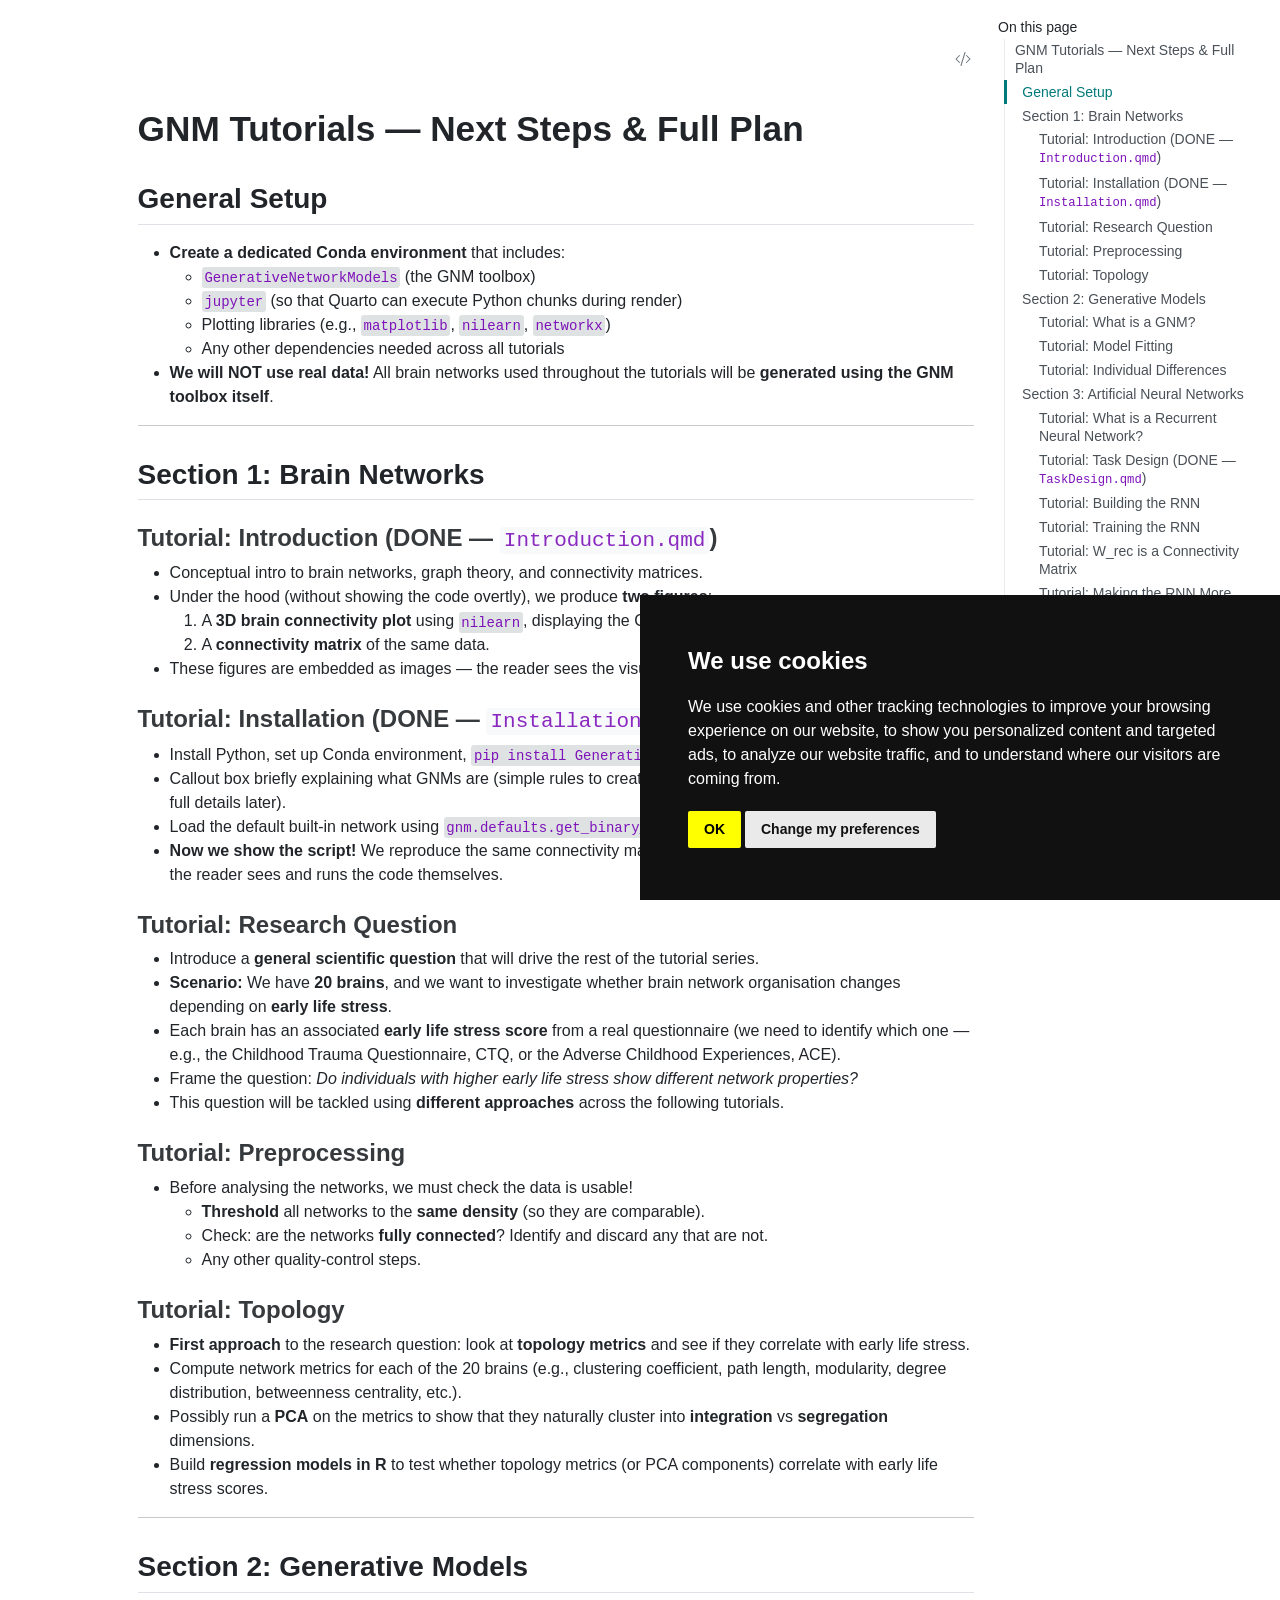
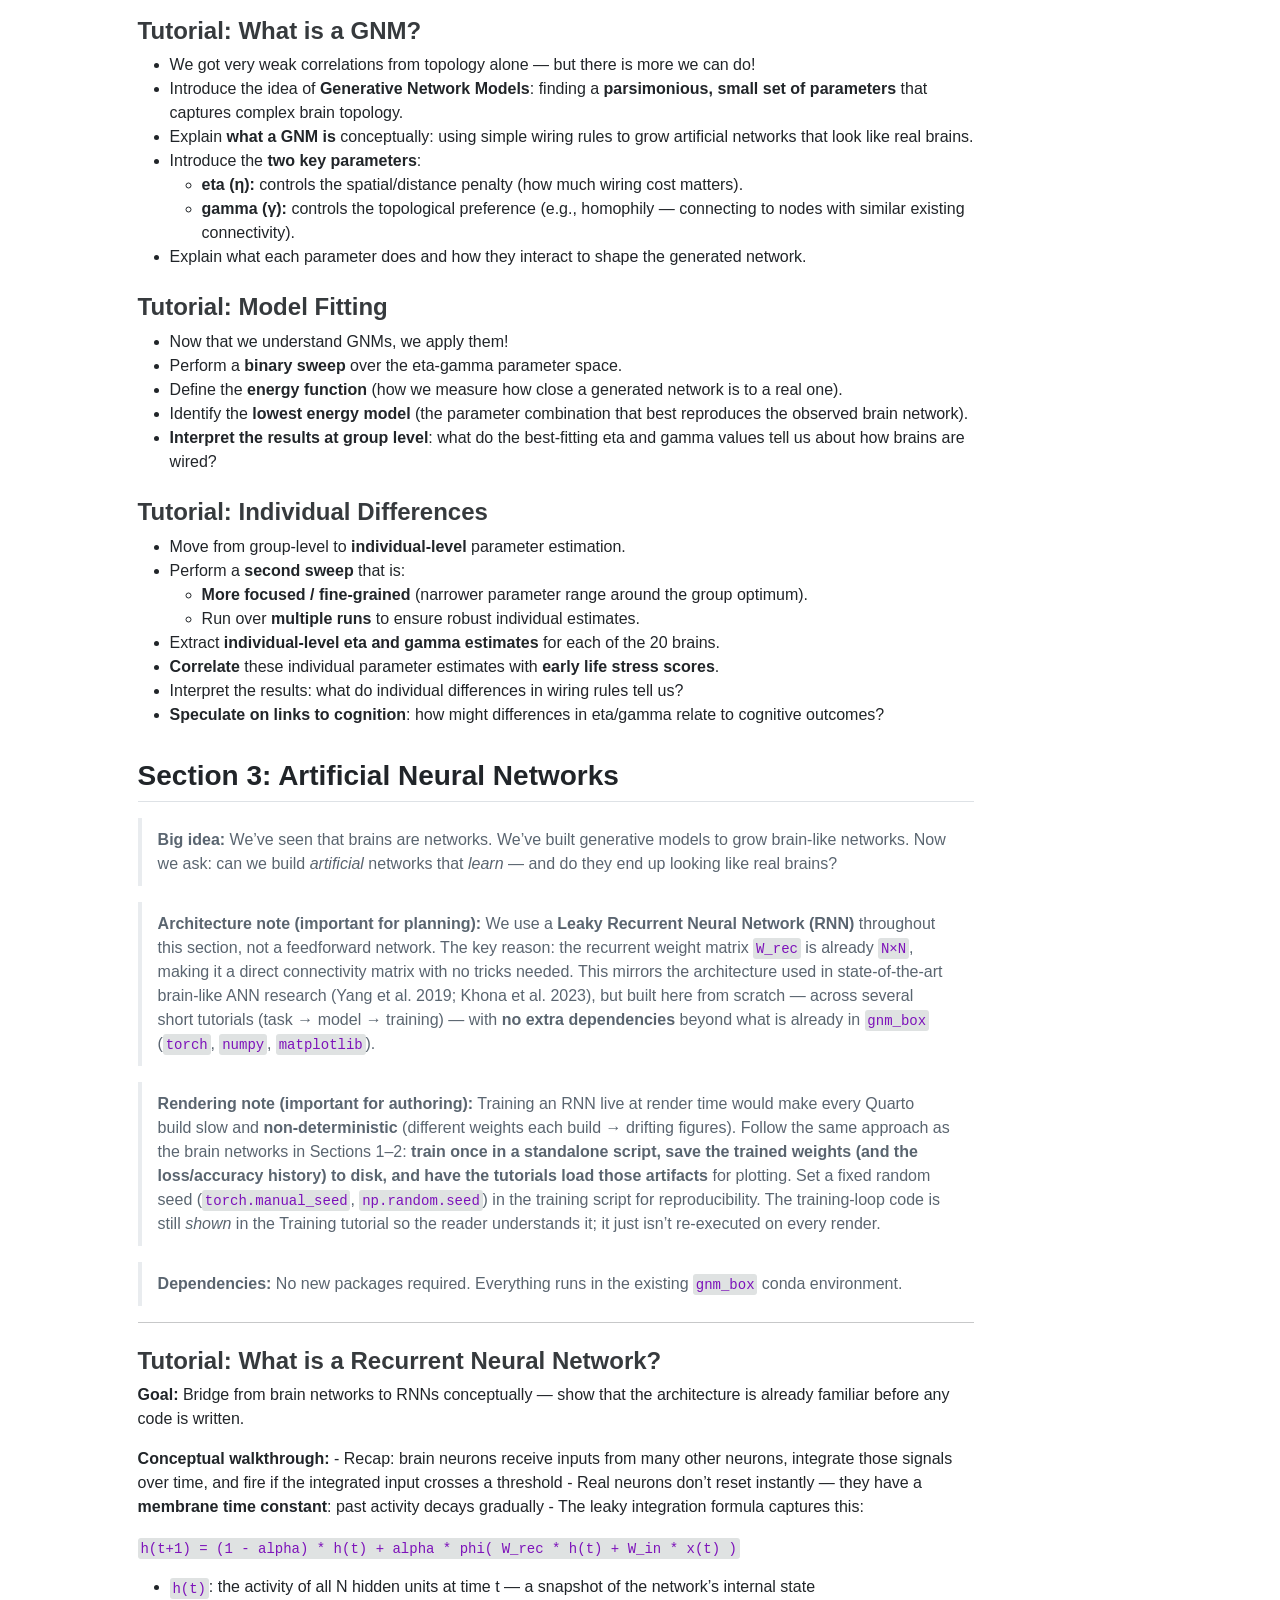
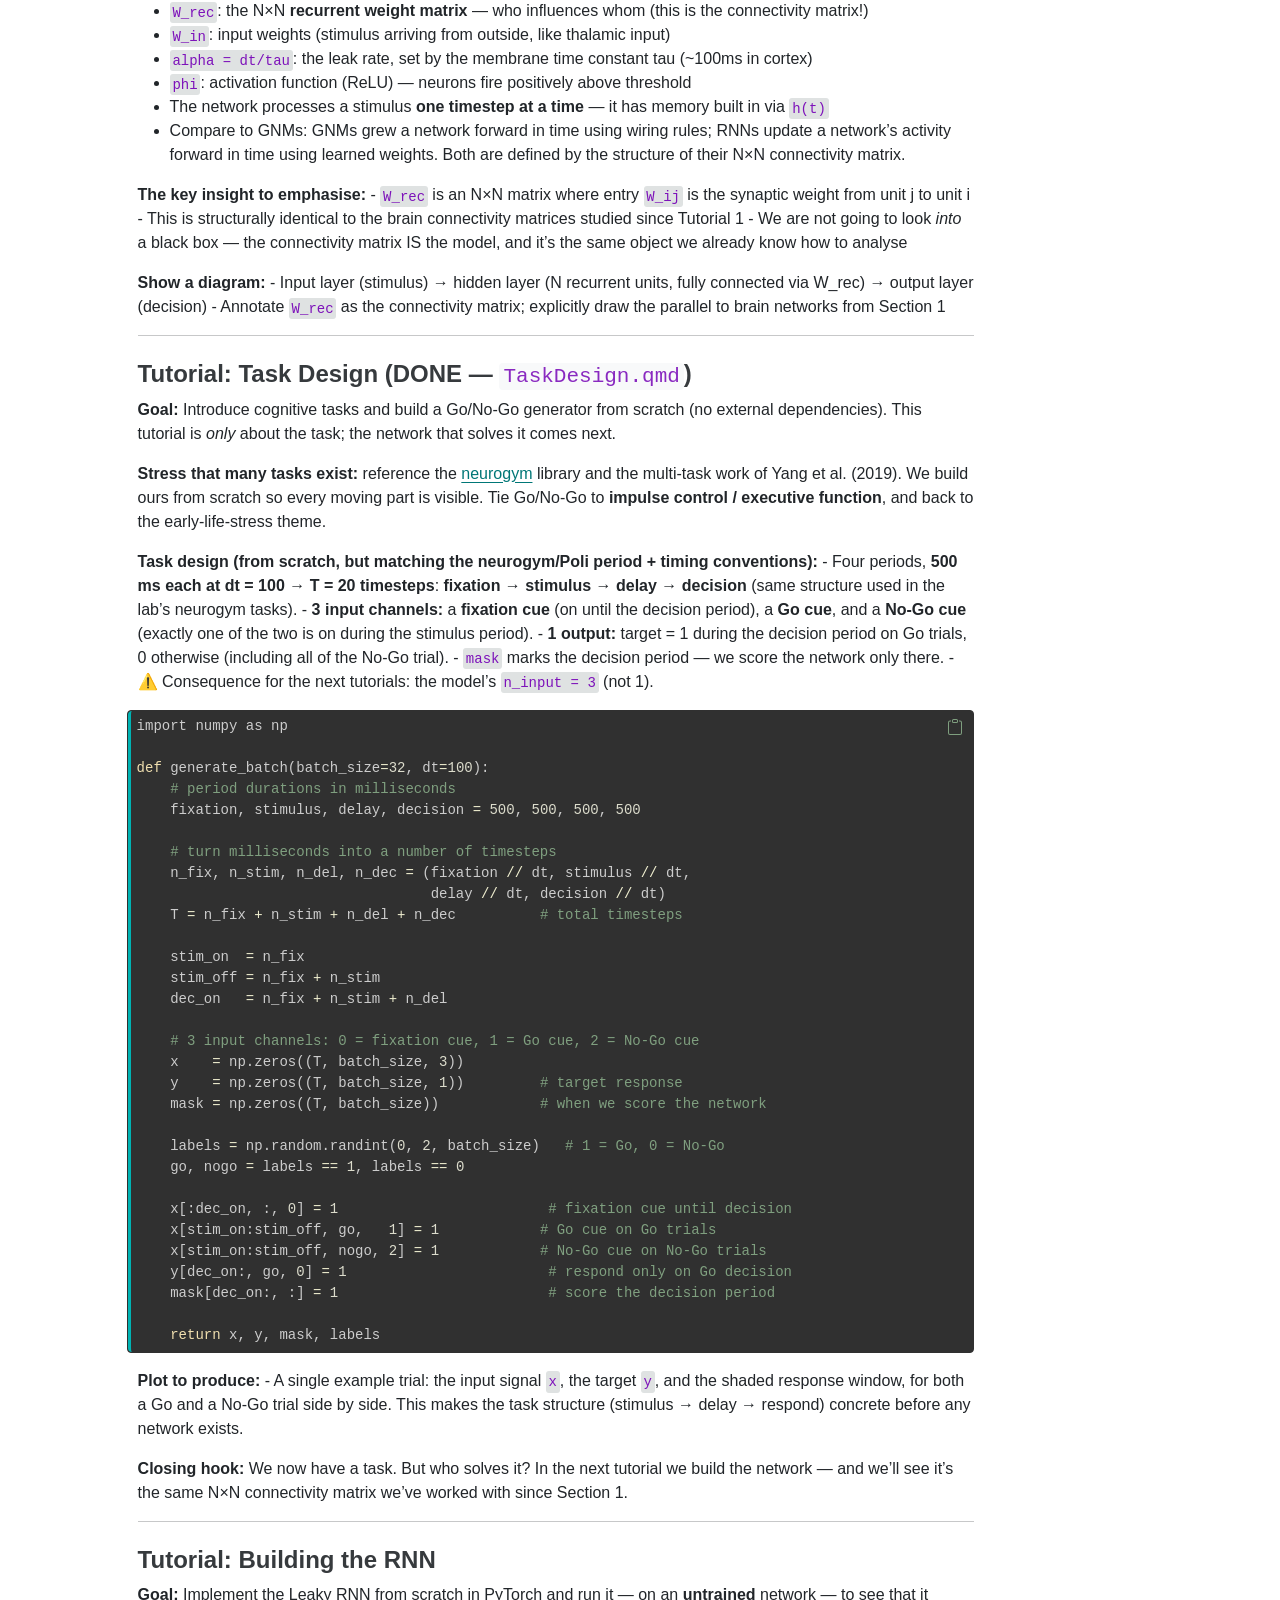
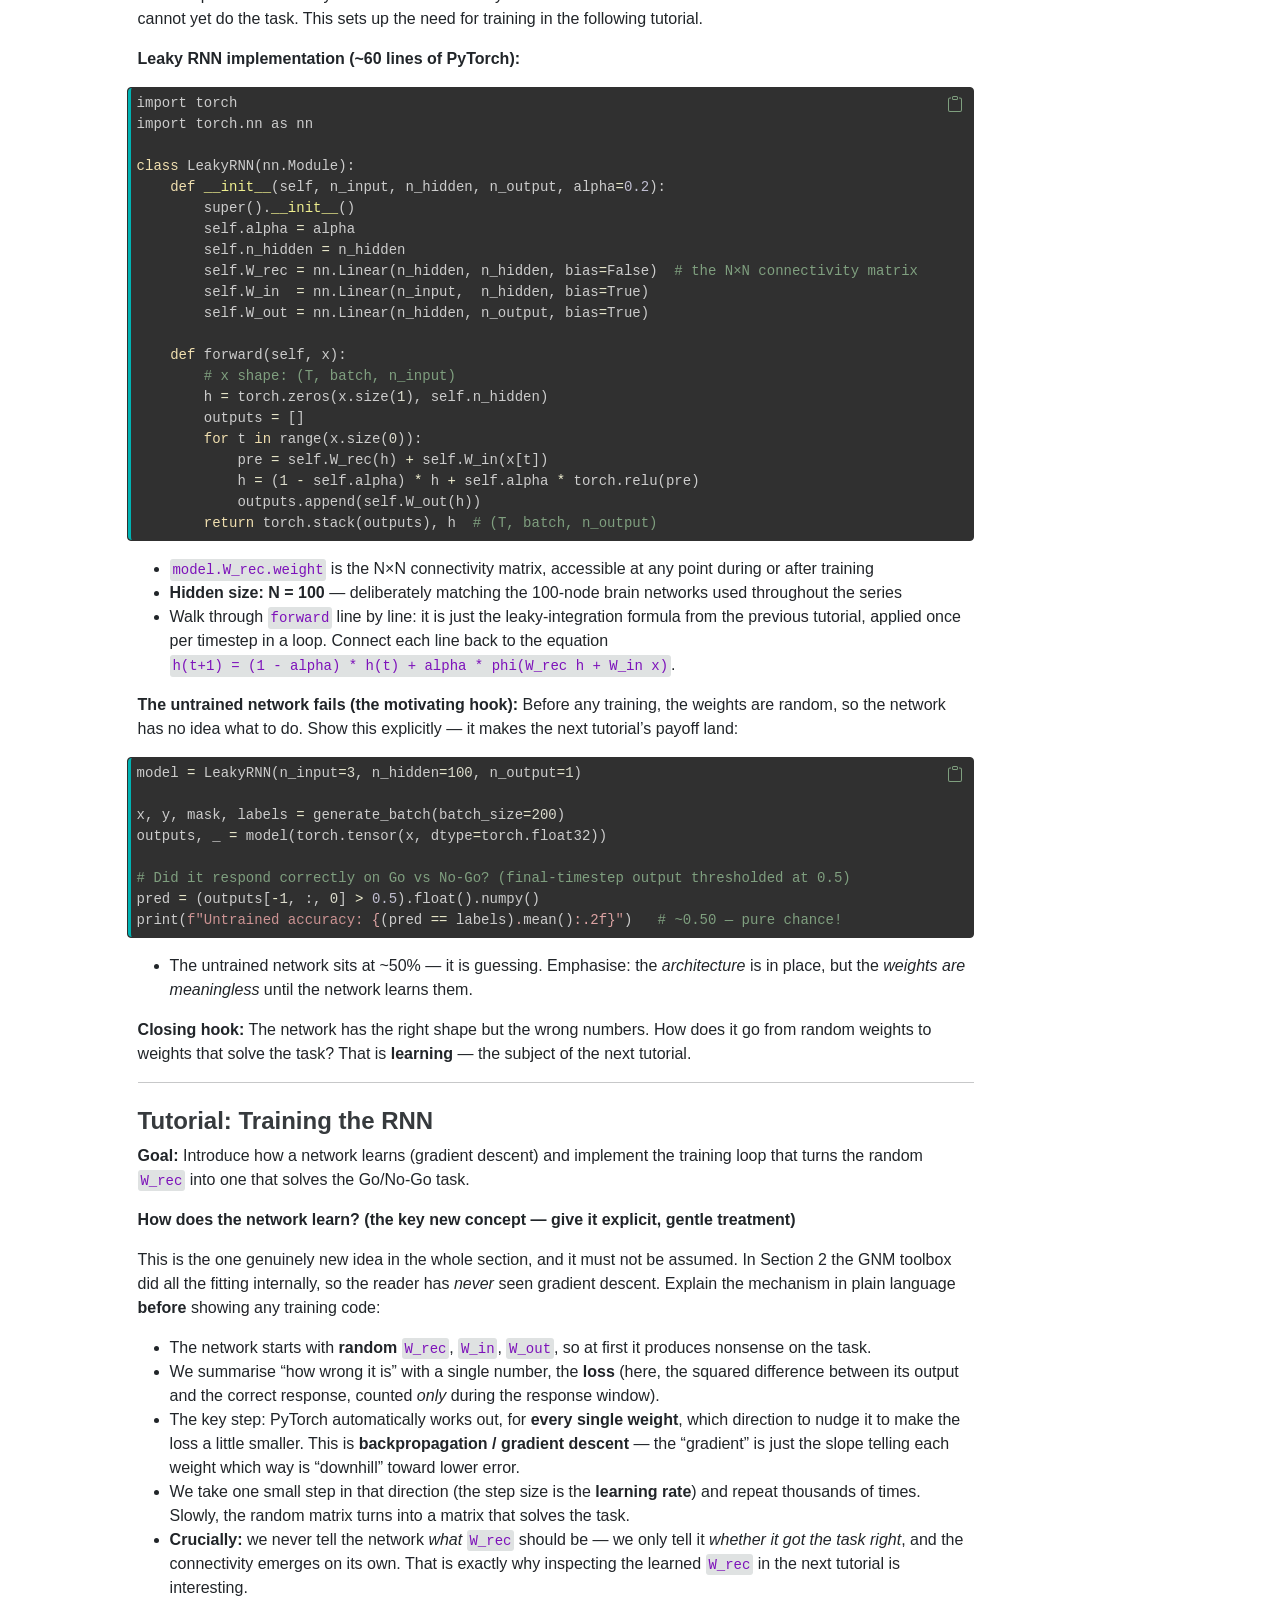
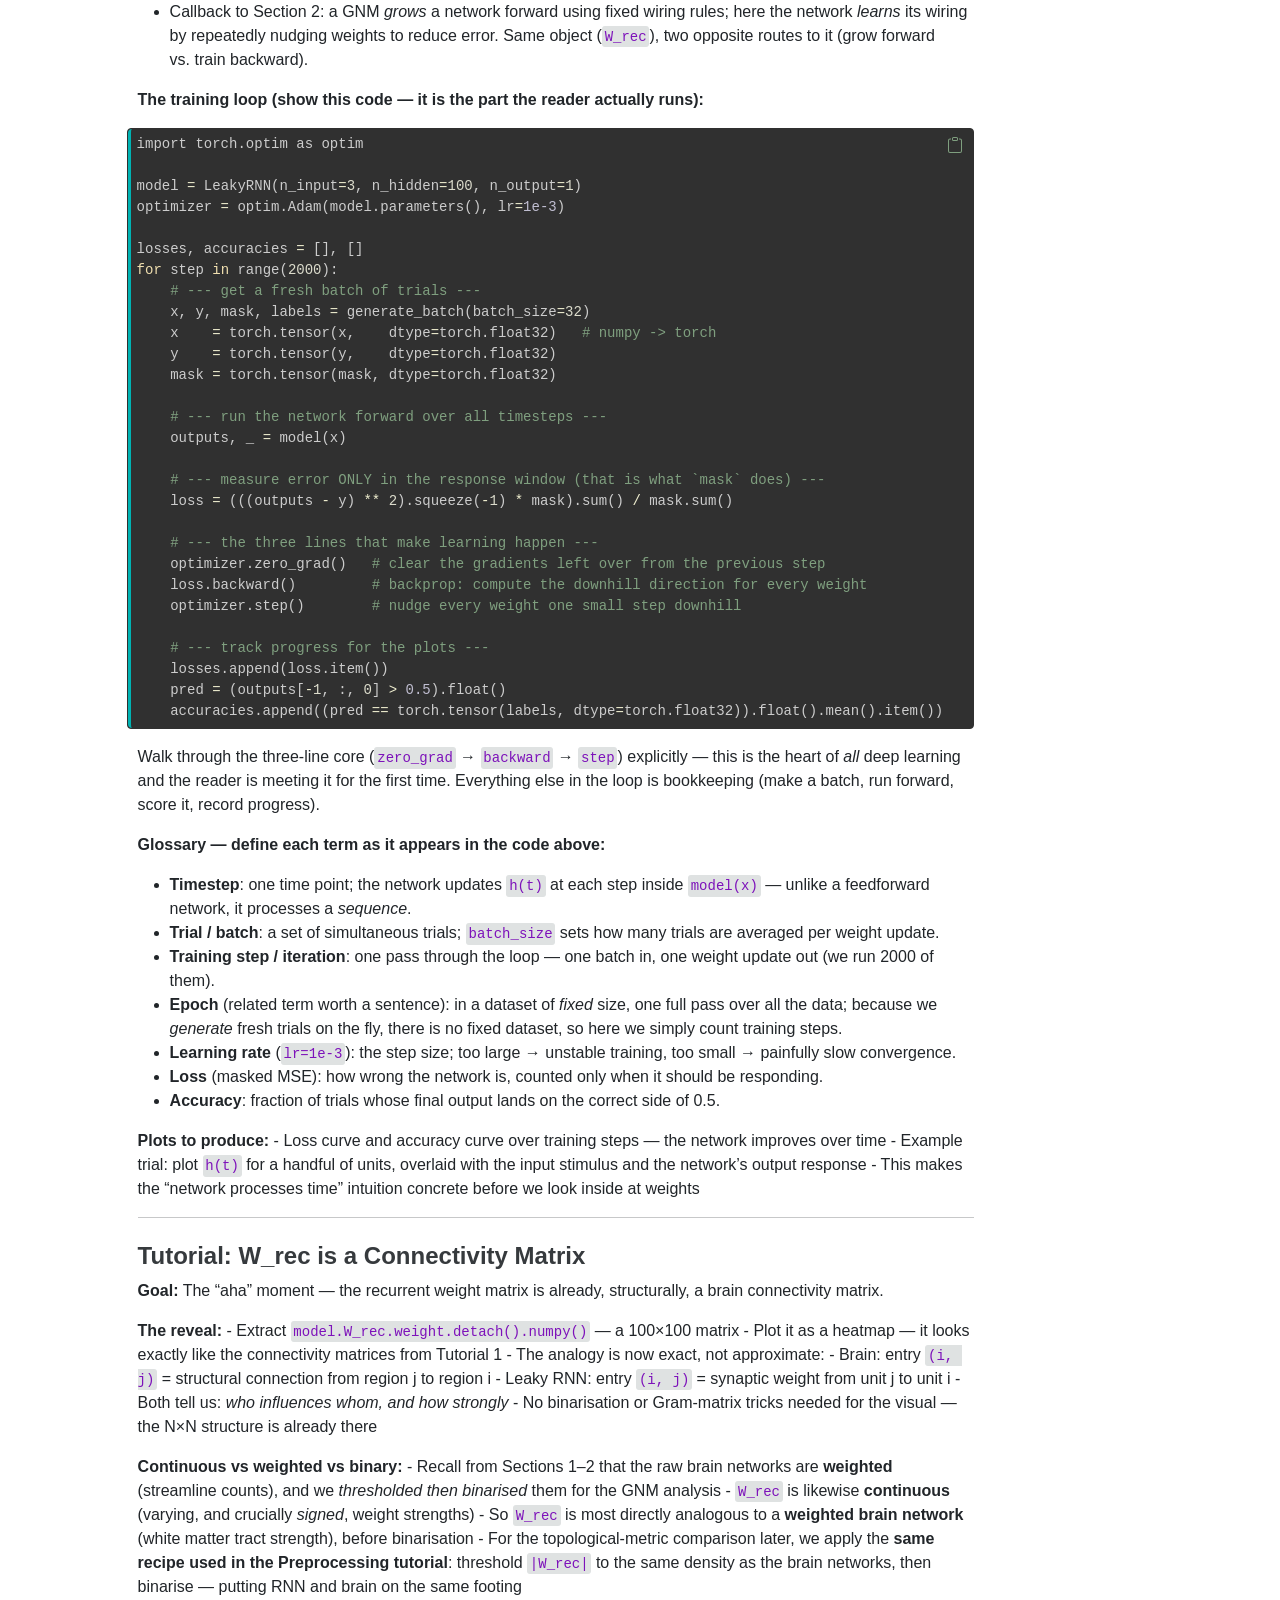
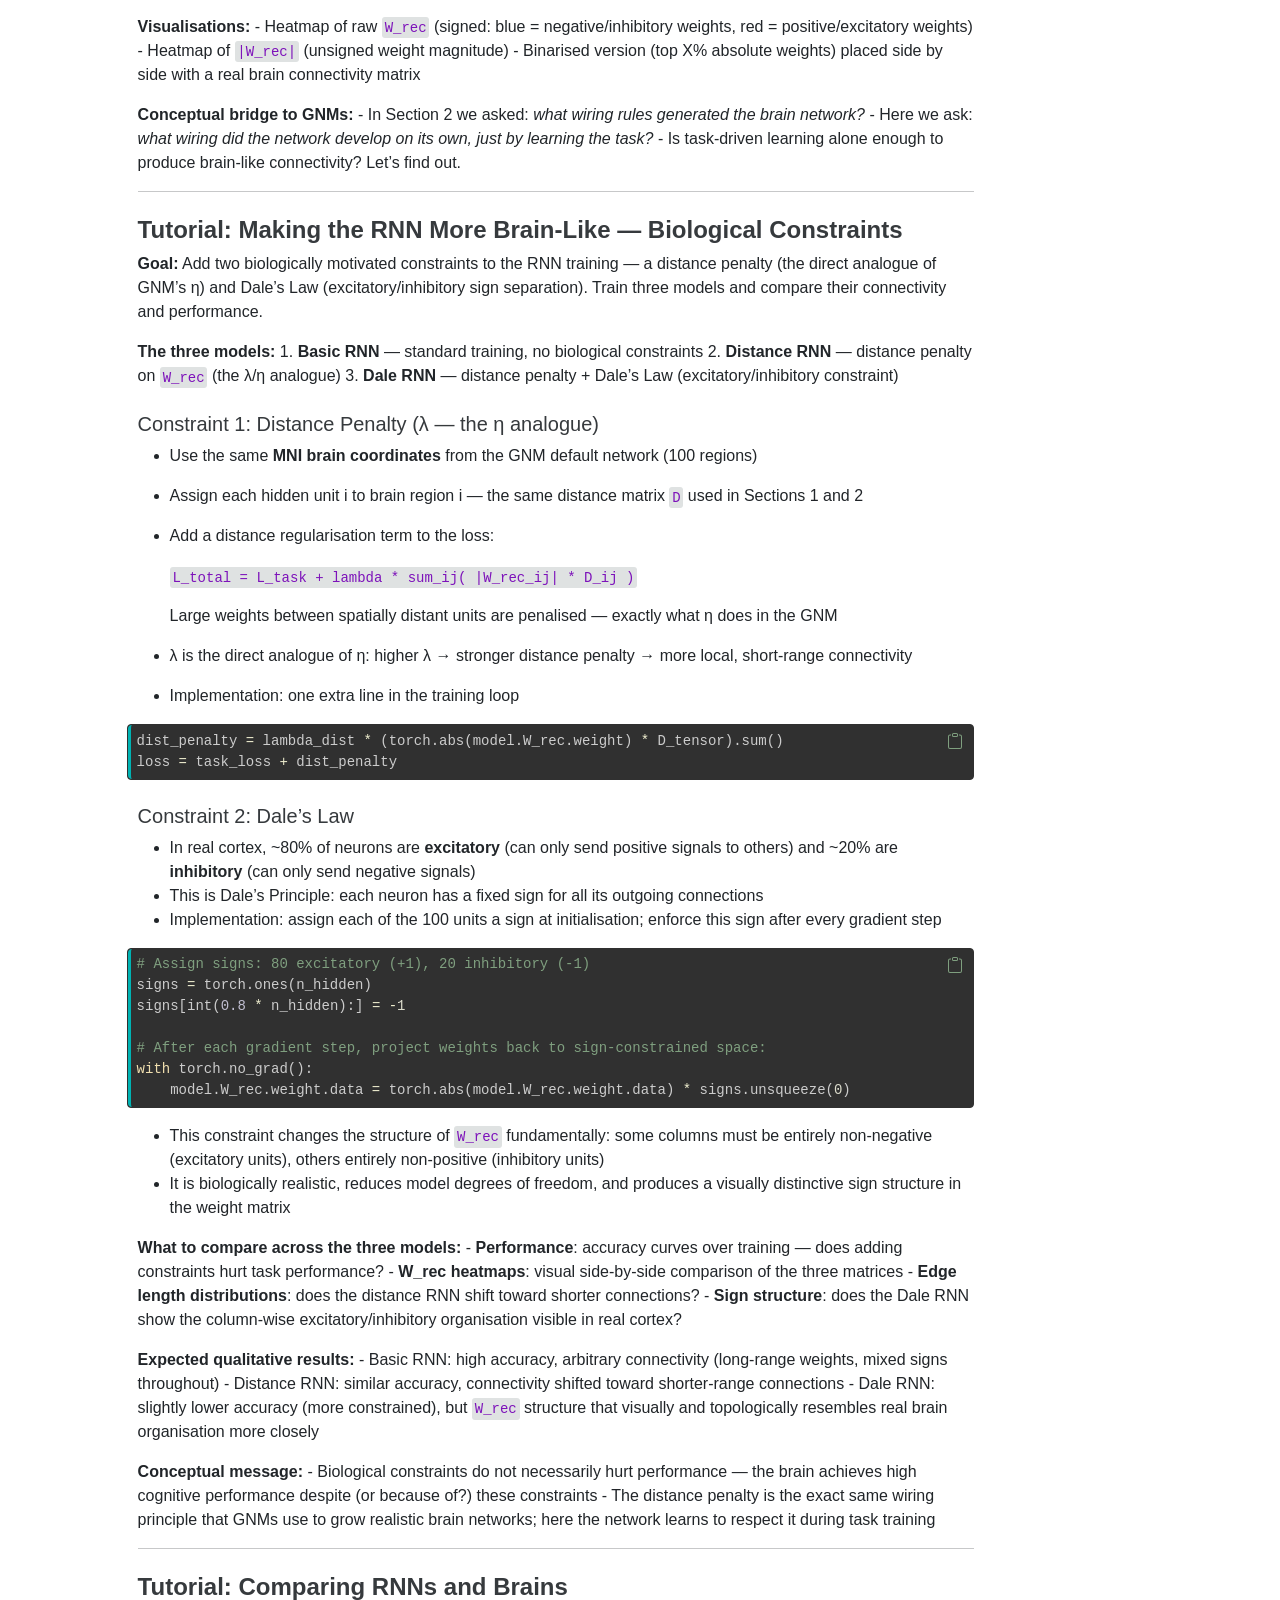
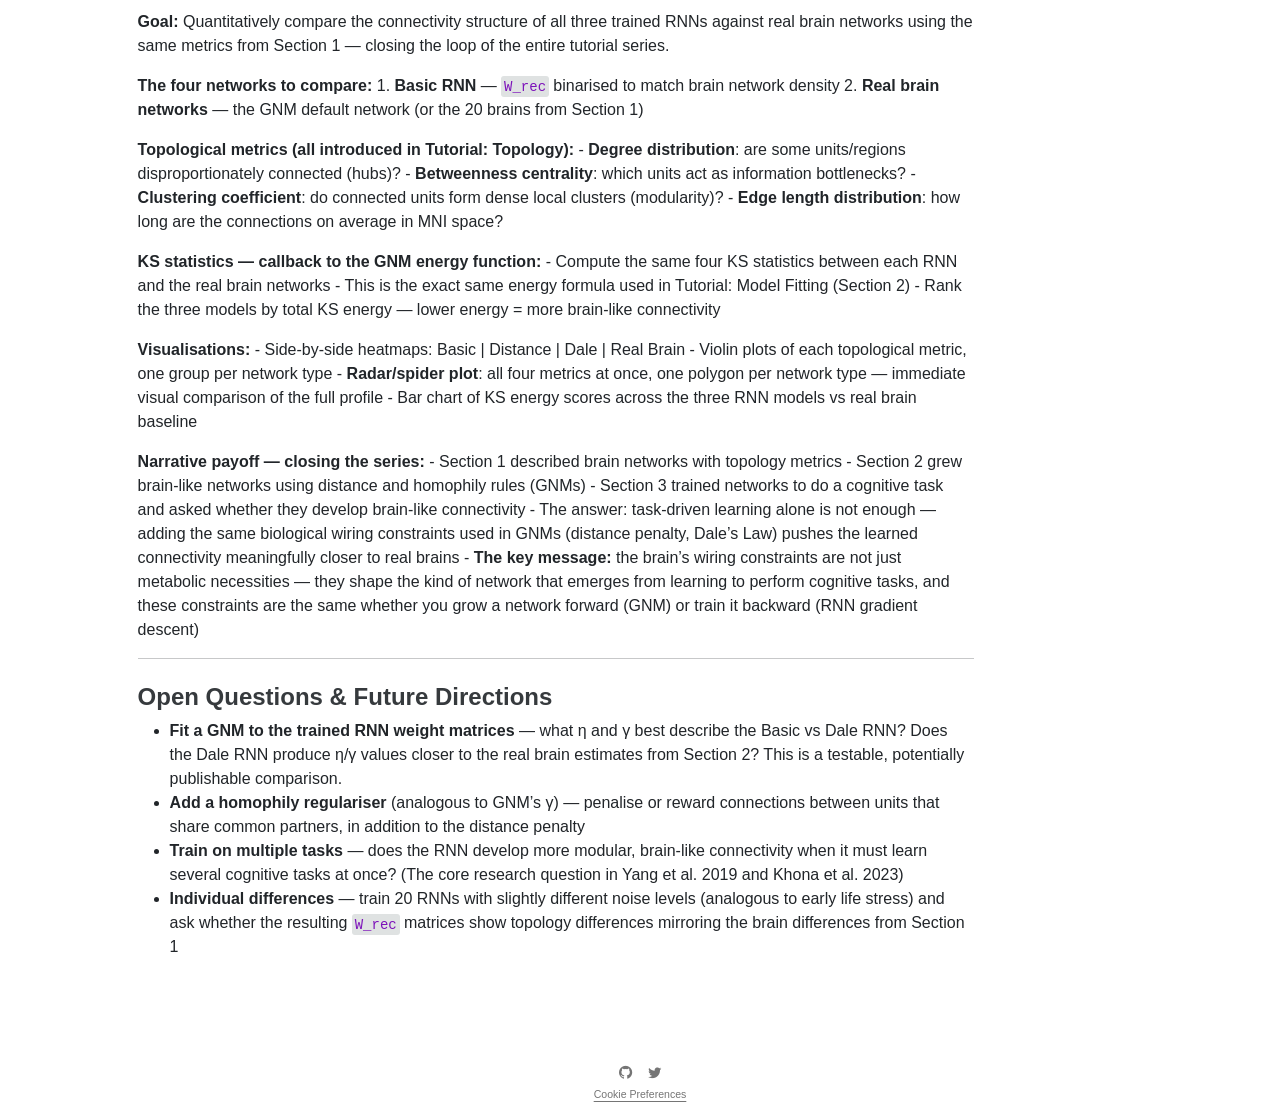
==== commit 3fe29b24: "date update" ====
--- a/docs/nextsteps.html
+++ b/docs/nextsteps.html
@@ -2,13 +2,14 @@
 <html xmlns="http://www.w3.org/1999/xhtml" lang="en" xml:lang="en"><head>
 
 <meta charset="utf-8">
-<meta name="generator" content="quarto-1.3.450">
+<meta name="generator" content="quarto-1.9.37">
 
 <meta name="viewport" content="width=device-width, initial-scale=1.0, user-scalable=yes">
 
 
-<title>DevStart – nextsteps</title>
+<title>nextsteps – DevStart</title>
 <style>
+
 code{white-space: pre-wrap;}
 span.smallcaps{font-variant: small-caps;}
 div.columns{display: flex; gap: min(4vw, 1.5em);}
@@ -20,6 +21,7 @@
 margin: 0 0.8em 0.2em -1em;  vertical-align: middle;
 }
 
+html { -webkit-text-size-adjust: 100%; }
 pre > code.sourceCode { white-space: pre; position: relative; }
 pre > code.sourceCode > span { display: inline-block; line-height: 1.25; }
 pre > code.sourceCode > span:empty { height: 1.2em; }
@@ -63,8 +65,44 @@
   composed: false,
 });
 
+const announceDismiss = () => {
+  const annEl = window.document.getElementById("quarto-announcement");
+  if (annEl) {
+    annEl.remove();
+
+    const annId = annEl.getAttribute("data-announcement-id");
+    window.localStorage.setItem(`quarto-announce-${annId}`, "true");
+  }
+};
+
+const announceRegister = () => {
+  const annEl = window.document.getElementById("quarto-announcement");
+  if (annEl) {
+    const annId = annEl.getAttribute("data-announcement-id");
+    const isDismissed =
+      window.localStorage.getItem(`quarto-announce-${annId}`) || false;
+    if (isDismissed) {
+      announceDismiss();
+      return;
+    } else {
+      annEl.classList.remove("hidden");
+    }
+
+    const actionEl = annEl.querySelector(".quarto-announcement-action");
+    if (actionEl) {
+      actionEl.addEventListener("click", function (e) {
+        e.preventDefault();
+        // Hide the bar immediately
+        announceDismiss();
+      });
+    }
+  }
+};
+
 window.document.addEventListener("DOMContentLoaded", function () {
   let init = false;
+
+  announceRegister();
 
   // Manage the back to top button, if one is present.
   let lastScrollTop = window.pageYOffset || document.documentElement.scrollTop;
@@ -143,6 +181,17 @@
     }
   }
 
+  function dashboardOffset() {
+    const dashboardNavEl = window.document.getElementById(
+      "quarto-dashboard-header"
+    );
+    if (dashboardNavEl !== null) {
+      return dashboardNavEl.clientHeight;
+    } else {
+      return 0;
+    }
+  }
+
   function updateDocumentOffsetWithoutAnimation() {
     updateDocumentOffset(false);
   }
@@ -150,7 +199,7 @@
   function updateDocumentOffset(animated) {
     // set body offset
     const topOffset = headerOffset();
-    const bodyOffset = topOffset + footerOffset();
+    const bodyOffset = topOffset + footerOffset() + dashboardOffset();
     const bodyEl = window.document.body;
     bodyEl.setAttribute("data-bs-offset", topOffset);
     bodyEl.style.paddingTop = topOffset + "px";
@@ -263,9 +312,9 @@
   // Observe size changed for the header
   const headerEl = window.document.querySelector("header.fixed-top");
   if (headerEl && window.ResizeObserver) {
-    const observer = new window.ResizeObserver(
-      updateDocumentOffsetWithoutAnimation
-    );
+    const observer = new window.ResizeObserver(() => {
+      setTimeout(updateDocumentOffsetWithoutAnimation, 0);
+    });
     observer.observe(headerEl, {
       attributes: true,
       childList: true,
@@ -284,6 +333,7 @@
     const links = window.document.querySelectorAll("a");
     for (let i = 0; i < links.length; i++) {
       if (links[i].href) {
+        links[i].dataset.originalHref = links[i].href;
         links[i].href = links[i].href.replace(/\/index\.html/, "/");
       }
     }
@@ -291,7 +341,7 @@
     // Fixup any sharing links that require urls
     // Append url to any sharing urls
     const sharingLinks = window.document.querySelectorAll(
-      "a.sidebar-tools-main-item"
+      "a.sidebar-tools-main-item, a.quarto-navigation-tool, a.quarto-navbar-tools, a.quarto-navbar-tools-item"
     );
     for (let i = 0; i < sharingLinks.length; i++) {
       const sharingLink = sharingLinks[i];
@@ -349,8 +399,8 @@
  * Licensed MIT © Zeno Rocha
  */
 !function(t,e){"object"==typeof exports&&"object"==typeof module?module.exports=e():"function"==typeof define&&define.amd?define([],e):"object"==typeof exports?exports.ClipboardJS=e():t.ClipboardJS=e()}(this,function(){return n={686:function(t,e,n){"use strict";n.d(e,{default:function(){return b}});var e=n(279),i=n.n(e),e=n(370),u=n.n(e),e=n(817),r=n.n(e);function c(t){try{return document.execCommand(t)}catch(t){return}}var a=function(t){t=r()(t);return c("cut"),t};function o(t,e){var n,o,t=(n=t,o="rtl"===document.documentElement.getAttribute("dir"),(t=document.createElement("textarea")).style.fontSize="12pt",t.style.border="0",t.style.padding="0",t.style.margin="0",t.style.position="absolute",t.style[o?"right":"left"]="-9999px",o=window.pageYOffset||document.documentElement.scrollTop,t.style.top="".concat(o,"px"),t.setAttribute("readonly",""),t.value=n,t);return e.container.appendChild(t),e=r()(t),c("copy"),t.remove(),e}var f=function(t){var e=1<arguments.length&&void 0!==arguments[1]?arguments[1]:{container:document.body},n="";return"string"==typeof t?n=o(t,e):t instanceof HTMLInputElement&&!["text","search","url","tel","password"].includes(null==t?void 0:t.type)?n=o(t.value,e):(n=r()(t),c("copy")),n};function l(t){return(l="function"==typeof Symbol&&"symbol"==typeof Symbol.iterator?function(t){return typeof t}:function(t){return t&&"function"==typeof Symbol&&t.constructor===Symbol&&t!==Symbol.prototype?"symbol":typeof t})(t)}var s=function(){var t=0<arguments.length&&void 0!==arguments[0]?arguments[0]:{},e=t.action,n=void 0===e?"copy":e,o=t.container,e=t.target,t=t.text;if("copy"!==n&&"cut"!==n)throw new Error('Invalid "action" value, use either "copy" or "cut"');if(void 0!==e){if(!e||"object"!==l(e)||1!==e.nodeType)throw new Error('Invalid "target" value, use a valid Element');if("copy"===n&&e.hasAttribute("disabled"))throw new Error('Invalid "target" attribute. Please use "readonly" instead of "disabled" attribute');if("cut"===n&&(e.hasAttribute("readonly")||e.hasAttribute("disabled")))throw new Error('Invalid "target" attribute. You can\'t cut text from elements with "readonly" or "disabled" attributes')}return t?f(t,{container:o}):e?"cut"===n?a(e):f(e,{container:o}):void 0};function p(t){return(p="function"==typeof Symbol&&"symbol"==typeof Symbol.iterator?function(t){return typeof t}:function(t){return t&&"function"==typeof Symbol&&t.constructor===Symbol&&t!==Symbol.prototype?"symbol":typeof t})(t)}function d(t,e){for(var n=0;n<e.length;n++){var o=e[n];o.enumerable=o.enumerable||!1,o.configurable=!0,"value"in o&&(o.writable=!0),Object.defineProperty(t,o.key,o)}}function y(t,e){return(y=Object.setPrototypeOf||function(t,e){return t.__proto__=e,t})(t,e)}function h(n){var o=function(){if("undefined"==typeof Reflect||!Reflect.construct)return!1;if(Reflect.construct.sham)return!1;if("function"==typeof Proxy)return!0;try{return Date.prototype.toString.call(Reflect.construct(Date,[],function(){})),!0}catch(t){return!1}}();return function(){var t,e=v(n);return t=o?(t=v(this).constructor,Reflect.construct(e,arguments,t)):e.apply(this,arguments),e=this,!(t=t)||"object"!==p(t)&&"function"!=typeof t?function(t){if(void 0!==t)return t;throw new ReferenceError("this hasn't been initialised - super() hasn't been called")}(e):t}}function v(t){return(v=Object.setPrototypeOf?Object.getPrototypeOf:function(t){return t.__proto__||Object.getPrototypeOf(t)})(t)}function m(t,e){t="data-clipboard-".concat(t);if(e.hasAttribute(t))return e.getAttribute(t)}var b=function(){!function(t,e){if("function"!=typeof e&&null!==e)throw new TypeError("Super expression must either be null or a function");t.prototype=Object.create(e&&e.prototype,{constructor:{value:t,writable:!0,configurable:!0}}),e&&y(t,e)}(r,i());var t,e,n,o=h(r);function r(t,e){var n;return function(t){if(!(t instanceof r))throw new TypeError("Cannot call a class as a function")}(this),(n=o.call(this)).resolveOptions(e),n.listenClick(t),n}return t=r,n=[{key:"copy",value:function(t){var e=1<arguments.length&&void 0!==arguments[1]?arguments[1]:{container:document.body};return f(t,e)}},{key:"cut",value:function(t){return a(t)}},{key:"isSupported",value:function(){var t=0<arguments.length&&void 0!==arguments[0]?arguments[0]:["copy","cut"],t="string"==typeof t?[t]:t,e=!!document.queryCommandSupported;return t.forEach(function(t){e=e&&!!document.queryCommandSupported(t)}),e}}],(e=[{key:"resolveOptions",value:function(){var t=0<arguments.length&&void 0!==arguments[0]?arguments[0]:{};this.action="function"==typeof t.action?t.action:this.defaultAction,this.target="function"==typeof t.target?t.target:this.defaultTarget,this.text="function"==typeof t.text?t.text:this.defaultText,this.container="object"===p(t.container)?t.container:document.body}},{key:"listenClick",value:function(t){var e=this;this.listener=u()(t,"click",function(t){return e.onClick(t)})}},{key:"onClick",value:function(t){var e=t.delegateTarget||t.currentTarget,n=this.action(e)||"copy",t=s({action:n,container:this.container,target:this.target(e),text:this.text(e)});this.emit(t?"success":"error",{action:n,text:t,trigger:e,clearSelection:function(){e&&e.focus(),window.getSelection().removeAllRanges()}})}},{key:"defaultAction",value:function(t){return m("action",t)}},{key:"defaultTarget",value:function(t){t=m("target",t);if(t)return document.querySelector(t)}},{key:"defaultText",value:function(t){return m("text",t)}},{key:"destroy",value:function(){this.listener.destroy()}}])&&d(t.prototype,e),n&&d(t,n),r}()},828:function(t){var e;"undefined"==typeof Element||Element.prototype.matches||((e=Element.prototype).matches=e.matchesSelector||e.mozMatchesSelector||e.msMatchesSelector||e.oMatchesSelector||e.webkitMatchesSelector),t.exports=function(t,e){for(;t&&9!==t.nodeType;){if("function"==typeof t.matches&&t.matches(e))return t;t=t.parentNode}}},438:function(t,e,n){var u=n(828);function i(t,e,n,o,r){var i=function(e,n,t,o){return function(t){t.delegateTarget=u(t.target,n),t.delegateTarget&&o.call(e,t)}}.apply(this,arguments);return t.addEventListener(n,i,r),{destroy:function(){t.removeEventListener(n,i,r)}}}t.exports=function(t,e,n,o,r){return"function"==typeof t.addEventListener?i.apply(null,arguments):"function"==typeof n?i.bind(null,document).apply(null,arguments):("string"==typeof t&&(t=document.querySelectorAll(t)),Array.prototype.map.call(t,function(t){return i(t,e,n,o,r)}))}},879:function(t,n){n.node=function(t){return void 0!==t&&t instanceof HTMLElement&&1===t.nodeType},n.nodeList=function(t){var e=Object.prototype.toString.call(t);return void 0!==t&&("[object NodeList]"===e||"[object HTMLCollection]"===e)&&"length"in t&&(0===t.length||n.node(t[0]))},n.string=function(t){return"string"==typeof t||t instanceof String},n.fn=function(t){return"[object Function]"===Object.prototype.toString.call(t)}},370:function(t,e,n){var f=n(879),l=n(438);t.exports=function(t,e,n){if(!t&&!e&&!n)throw new Error("Missing required arguments");if(!f.string(e))throw new TypeError("Second argument must be a String");if(!f.fn(n))throw new TypeError("Third argument must be a Function");if(f.node(t))return c=e,a=n,(u=t).addEventListener(c,a),{destroy:function(){u.removeEventListener(c,a)}};if(f.nodeList(t))return o=t,r=e,i=n,Array.prototype.forEach.call(o,function(t){t.addEventListener(r,i)}),{destroy:function(){Array.prototype.forEach.call(o,function(t){t.removeEventListener(r,i)})}};if(f.string(t))return t=t,e=e,n=n,l(document.body,t,e,n);throw new TypeError("First argument must be a String, HTMLElement, HTMLCollection, or NodeList");var o,r,i,u,c,a}},817:function(t){t.exports=function(t){var e,n="SELECT"===t.nodeName?(t.focus(),t.value):"INPUT"===t.nodeName||"TEXTAREA"===t.nodeName?((e=t.hasAttribute("readonly"))||t.setAttribute("readonly",""),t.select(),t.setSelectionRange(0,t.value.length),e||t.removeAttribute("readonly"),t.value):(t.hasAttribute("contenteditable")&&t.focus(),n=window.getSelection(),(e=document.createRange()).selectNodeContents(t),n.removeAllRanges(),n.addRange(e),n.toString());return n}},279:function(t){function e(){}e.prototype={on:function(t,e,n){var o=this.e||(this.e={});return(o[t]||(o[t]=[])).push({fn:e,ctx:n}),this},once:function(t,e,n){var o=this;function r(){o.off(t,r),e.apply(n,arguments)}return r._=e,this.on(t,r,n)},emit:function(t){for(var e=[].slice.call(arguments,1),n=((this.e||(this.e={}))[t]||[]).slice(),o=0,r=n.length;o<r;o++)n[o].fn.apply(n[o].ctx,e);return this},off:function(t,e){var n=this.e||(this.e={}),o=n[t],r=[];if(o&&e)for(var i=0,u=o.length;i<u;i++)o[i].fn!==e&&o[i].fn._!==e&&r.push(o[i]);return r.length?n[t]=r:delete n[t],this}},t.exports=e,t.exports.TinyEmitter=e}},r={},o.n=function(t){var e=t&&t.__esModule?function(){return t.default}:function(){return t};return o.d(e,{a:e}),e},o.d=function(t,e){for(var n in e)o.o(e,n)&&!o.o(t,n)&&Object.defineProperty(t,n,{enumerable:!0,get:e[n]})},o.o=function(t,e){return Object.prototype.hasOwnProperty.call(t,e)},o(686).default;function o(t){if(r[t])return r[t].exports;var e=r[t]={exports:{}};return n[t](e,e.exports,o),e.exports}var n,r});</script>
-<script>/*! @algolia/autocomplete-js 1.7.3 | MIT License | © Algolia, Inc. and contributors | https://github.com/algolia/autocomplete */
-!function(e,t){"object"==typeof exports&&"undefined"!=typeof module?t(exports):"function"==typeof define&&define.amd?define(["exports"],t):t((e="undefined"!=typeof globalThis?globalThis:e||self)["@algolia/autocomplete-js"]={})}(this,(function(e){"use strict";function t(e,t){var n=Object.keys(e);if(Object.getOwnPropertySymbols){var r=Object.getOwnPropertySymbols(e);t&&(r=r.filter((function(t){return Object.getOwnPropertyDescriptor(e,t).enumerable}))),n.push.apply(n,r)}return n}function n(e){for(var n=1;n<arguments.length;n++){var r=null!=arguments[n]?arguments[n]:{};n%2?t(Object(r),!0).forEach((function(t){o(e,t,r[t])})):Object.getOwnPropertyDescriptors?Object.defineProperties(e,Object.getOwnPropertyDescriptors(r)):t(Object(r)).forEach((function(t){Object.defineProperty(e,t,Object.getOwnPropertyDescriptor(r,t))}))}return e}function r(e){return r="function"==typeof Symbol&&"symbol"==typeof Symbol.iterator?function(e){return typeof e}:function(e){return e&&"function"==typeof Symbol&&e.constructor===Symbol&&e!==Symbol.prototype?"symbol":typeof e},r(e)}function o(e,t,n){return t in e?Object.defineProperty(e,t,{value:n,enumerable:!0,configurable:!0,writable:!0}):e[t]=n,e}function i(){return i=Object.assign||function(e){for(var t=1;t<arguments.length;t++){var n=arguments[t];for(var r in n)Object.prototype.hasOwnProperty.call(n,r)&&(e[r]=n[r])}return e},i.apply(this,arguments)}function u(e,t){if(null==e)return{};var n,r,o=function(e,t){if(null==e)return{};var n,r,o={},i=Object.keys(e);for(r=0;r<i.length;r++)n=i[r],t.indexOf(n)>=0||(o[n]=e[n]);return o}(e,t);if(Object.getOwnPropertySymbols){var i=Object.getOwnPropertySymbols(e);for(r=0;r<i.length;r++)n=i[r],t.indexOf(n)>=0||Object.prototype.propertyIsEnumerable.call(e,n)&&(o[n]=e[n])}return o}function a(e,t){return function(e){if(Array.isArray(e))return e}(e)||function(e,t){var n=null==e?null:"undefined"!=typeof Symbol&&e[Symbol.iterator]||e["@@iterator"];if(null==n)return;var r,o,i=[],u=!0,a=!1;try{for(n=n.call(e);!(u=(r=n.next()).done)&&(i.push(r.value),!t||i.length!==t);u=!0);}catch(e){a=!0,o=e}finally{try{u||null==n.return||n.return()}finally{if(a)throw o}}return i}(e,t)||l(e,t)||function(){throw new TypeError("Invalid attempt to destructure non-iterable instance.\nIn order to be iterable, non-array objects must have a [Symbol.iterator]() method.")}()}function c(e){return function(e){if(Array.isArray(e))return s(e)}(e)||function(e){if("undefined"!=typeof Symbol&&null!=e[Symbol.iterator]||null!=e["@@iterator"])return Array.from(e)}(e)||l(e)||function(){throw new TypeError("Invalid attempt to spread non-iterable instance.\nIn order to be iterable, non-array objects must have a [Symbol.iterator]() method.")}()}function l(e,t){if(e){if("string"==typeof e)return s(e,t);var n=Object.prototype.toString.call(e).slice(8,-1);return"Object"===n&&e.constructor&&(n=e.constructor.name),"Map"===n||"Set"===n?Array.from(e):"Arguments"===n||/^(?:Ui|I)nt(?:8|16|32)(?:Clamped)?Array$/.test(n)?s(e,t):void 0}}function s(e,t){(null==t||t>e.length)&&(t=e.length);for(var n=0,r=new Array(t);n<t;n++)r[n]=e[n];return r}function p(e){return{current:e}}function f(e,t){var n=void 0;return function(){for(var r=arguments.length,o=new Array(r),i=0;i<r;i++)o[i]=arguments[i];n&&clearTimeout(n),n=setTimeout((function(){return e.apply(void 0,o)}),t)}}function d(e){return e.reduce((function(e,t){return e.concat(t)}),[])}var m=0;function v(){return"autocomplete-".concat(m++)}function h(e,t){return t.reduce((function(e,t){return e&&e[t]}),e)}function g(e){return 0===e.collections.length?0:e.collections.reduce((function(e,t){return e+t.items.length}),0)}var y=function(){},b="1.7.3",O=[{segment:"autocomplete-core",version:b}];function _(e,t){var n=t;return{then:function(t,r){return _(e.then(j(t,n,e),j(r,n,e)),n)},catch:function(t){return _(e.catch(j(t,n,e)),n)},finally:function(t){return t&&n.onCancelList.push(t),_(e.finally(j(t&&function(){return n.onCancelList=[],t()},n,e)),n)},cancel:function(){n.isCanceled=!0;var e=n.onCancelList;n.onCancelList=[],e.forEach((function(e){e()}))},isCanceled:function(){return!0===n.isCanceled}}}function P(e){return _(e,{isCanceled:!1,onCancelList:[]})}function j(e,t,n){return e?function(n){return t.isCanceled?n:e(n)}:n}function w(e,t,n,r){if(!n)return null;if(e<0&&(null===t||null!==r&&0===t))return n+e;var o=(null===t?-1:t)+e;return o<=-1||o>=n?null===r?null:0:o}function S(e,t){var n=Object.keys(e);if(Object.getOwnPropertySymbols){var r=Object.getOwnPropertySymbols(e);t&&(r=r.filter((function(t){return Object.getOwnPropertyDescriptor(e,t).enumerable}))),n.push.apply(n,r)}return n}function I(e,t,n){return t in e?Object.defineProperty(e,t,{value:n,enumerable:!0,configurable:!0,writable:!0}):e[t]=n,e}function E(e,t){var n=[];return Promise.resolve(e(t)).then((function(e){return Promise.all(e.filter((function(e){return Boolean(e)})).map((function(e){if(e.sourceId,n.includes(e.sourceId))throw new Error("[Autocomplete] The `sourceId` ".concat(JSON.stringify(e.sourceId)," is not unique."));n.push(e.sourceId);var t=function(e){for(var t=1;t<arguments.length;t++){var n=null!=arguments[t]?arguments[t]:{};t%2?S(Object(n),!0).forEach((function(t){I(e,t,n[t])})):Object.getOwnPropertyDescriptors?Object.defineProperties(e,Object.getOwnPropertyDescriptors(n)):S(Object(n)).forEach((function(t){Object.defineProperty(e,t,Object.getOwnPropertyDescriptor(n,t))}))}return e}({getItemInputValue:function(e){return e.state.query},getItemUrl:function(){},onSelect:function(e){(0,e.setIsOpen)(!1)},onActive:y},e);return Promise.resolve(t)})))}))}function A(e){var t=function(e){var t=e.collections.map((function(e){return e.items.length})).reduce((function(e,t,n){var r=(e[n-1]||0)+t;return e.push(r),e}),[]).reduce((function(t,n){return n<=e.activeItemId?t+1:t}),0);return e.collections[t]}(e);if(!t)return null;var n=t.items[function(e){for(var t=e.state,n=e.collection,r=!1,o=0,i=0;!1===r;){var u=t.collections[o];if(u===n){r=!0;break}i+=u.items.length,o++}return t.activeItemId-i}({state:e,collection:t})],r=t.source;return{item:n,itemInputValue:r.getItemInputValue({item:n,state:e}),itemUrl:r.getItemUrl({item:n,state:e}),source:r}}var C=/((gt|sm)-|galaxy nexus)|samsung[- ]/i;function D(e,t){var n=Object.keys(e);if(Object.getOwnPropertySymbols){var r=Object.getOwnPropertySymbols(e);t&&(r=r.filter((function(t){return Object.getOwnPropertyDescriptor(e,t).enumerable}))),n.push.apply(n,r)}return n}function k(e){for(var t=1;t<arguments.length;t++){var n=null!=arguments[t]?arguments[t]:{};t%2?D(Object(n),!0).forEach((function(t){x(e,t,n[t])})):Object.getOwnPropertyDescriptors?Object.defineProperties(e,Object.getOwnPropertyDescriptors(n)):D(Object(n)).forEach((function(t){Object.defineProperty(e,t,Object.getOwnPropertyDescriptor(n,t))}))}return e}function x(e,t,n){return t in e?Object.defineProperty(e,t,{value:n,enumerable:!0,configurable:!0,writable:!0}):e[t]=n,e}function N(e,t){var n=Object.keys(e);if(Object.getOwnPropertySymbols){var r=Object.getOwnPropertySymbols(e);t&&(r=r.filter((function(t){return Object.getOwnPropertyDescriptor(e,t).enumerable}))),n.push.apply(n,r)}return n}function q(e,t,n){return t in e?Object.defineProperty(e,t,{value:n,enumerable:!0,configurable:!0,writable:!0}):e[t]=n,e}function R(e,t,n){var r,o=t.initialState;return{getState:function(){return o},dispatch:function(r,i){var u=function(e){for(var t=1;t<arguments.length;t++){var n=null!=arguments[t]?arguments[t]:{};t%2?N(Object(n),!0).forEach((function(t){q(e,t,n[t])})):Object.getOwnPropertyDescriptors?Object.defineProperties(e,Object.getOwnPropertyDescriptors(n)):N(Object(n)).forEach((function(t){Object.defineProperty(e,t,Object.getOwnPropertyDescriptor(n,t))}))}return e}({},o);o=e(o,{type:r,props:t,payload:i}),n({state:o,prevState:u})},pendingRequests:(r=[],{add:function(e){return r.push(e),e.finally((function(){r=r.filter((function(t){return t!==e}))}))},cancelAll:function(){r.forEach((function(e){return e.cancel()}))},isEmpty:function(){return 0===r.length}})}}function T(e,t){var n=Object.keys(e);if(Object.getOwnPropertySymbols){var r=Object.getOwnPropertySymbols(e);t&&(r=r.filter((function(t){return Object.getOwnPropertyDescriptor(e,t).enumerable}))),n.push.apply(n,r)}return n}function L(e){for(var t=1;t<arguments.length;t++){var n=null!=arguments[t]?arguments[t]:{};t%2?T(Object(n),!0).forEach((function(t){B(e,t,n[t])})):Object.getOwnPropertyDescriptors?Object.defineProperties(e,Object.getOwnPropertyDescriptors(n)):T(Object(n)).forEach((function(t){Object.defineProperty(e,t,Object.getOwnPropertyDescriptor(n,t))}))}return e}function B(e,t,n){return t in e?Object.defineProperty(e,t,{value:n,enumerable:!0,configurable:!0,writable:!0}):e[t]=n,e}function F(e){return function(e){if(Array.isArray(e))return M(e)}(e)||function(e){if("undefined"!=typeof Symbol&&null!=e[Symbol.iterator]||null!=e["@@iterator"])return Array.from(e)}(e)||function(e,t){if(!e)return;if("string"==typeof e)return M(e,t);var n=Object.prototype.toString.call(e).slice(8,-1);"Object"===n&&e.constructor&&(n=e.constructor.name);if("Map"===n||"Set"===n)return Array.from(e);if("Arguments"===n||/^(?:Ui|I)nt(?:8|16|32)(?:Clamped)?Array$/.test(n))return M(e,t)}(e)||function(){throw new TypeError("Invalid attempt to spread non-iterable instance.\nIn order to be iterable, non-array objects must have a [Symbol.iterator]() method.")}()}function M(e,t){(null==t||t>e.length)&&(t=e.length);for(var n=0,r=new Array(t);n<t;n++)r[n]=e[n];return r}function U(e,t){var n=Object.keys(e);if(Object.getOwnPropertySymbols){var r=Object.getOwnPropertySymbols(e);t&&(r=r.filter((function(t){return Object.getOwnPropertyDescriptor(e,t).enumerable}))),n.push.apply(n,r)}return n}function H(e){for(var t=1;t<arguments.length;t++){var n=null!=arguments[t]?arguments[t]:{};t%2?U(Object(n),!0).forEach((function(t){V(e,t,n[t])})):Object.getOwnPropertyDescriptors?Object.defineProperties(e,Object.getOwnPropertyDescriptors(n)):U(Object(n)).forEach((function(t){Object.defineProperty(e,t,Object.getOwnPropertyDescriptor(n,t))}))}return e}function V(e,t,n){return t in e?Object.defineProperty(e,t,{value:n,enumerable:!0,configurable:!0,writable:!0}):e[t]=n,e}function W(e,t){var n=Object.keys(e);if(Object.getOwnPropertySymbols){var r=Object.getOwnPropertySymbols(e);t&&(r=r.filter((function(t){return Object.getOwnPropertyDescriptor(e,t).enumerable}))),n.push.apply(n,r)}return n}function Q(e){for(var t=1;t<arguments.length;t++){var n=null!=arguments[t]?arguments[t]:{};t%2?W(Object(n),!0).forEach((function(t){$(e,t,n[t])})):Object.getOwnPropertyDescriptors?Object.defineProperties(e,Object.getOwnPropertyDescriptors(n)):W(Object(n)).forEach((function(t){Object.defineProperty(e,t,Object.getOwnPropertyDescriptor(n,t))}))}return e}function $(e,t,n){return t in e?Object.defineProperty(e,t,{value:n,enumerable:!0,configurable:!0,writable:!0}):e[t]=n,e}function z(e){return function(e){if(Array.isArray(e))return G(e)}(e)||function(e){if("undefined"!=typeof Symbol&&null!=e[Symbol.iterator]||null!=e["@@iterator"])return Array.from(e)}(e)||function(e,t){if(!e)return;if("string"==typeof e)return G(e,t);var n=Object.prototype.toString.call(e).slice(8,-1);"Object"===n&&e.constructor&&(n=e.constructor.name);if("Map"===n||"Set"===n)return Array.from(e);if("Arguments"===n||/^(?:Ui|I)nt(?:8|16|32)(?:Clamped)?Array$/.test(n))return G(e,t)}(e)||function(){throw new TypeError("Invalid attempt to spread non-iterable instance.\nIn order to be iterable, non-array objects must have a [Symbol.iterator]() method.")}()}function G(e,t){(null==t||t>e.length)&&(t=e.length);for(var n=0,r=new Array(t);n<t;n++)r[n]=e[n];return r}function K(e,t){var n=Object.keys(e);if(Object.getOwnPropertySymbols){var r=Object.getOwnPropertySymbols(e);t&&(r=r.filter((function(t){return Object.getOwnPropertyDescriptor(e,t).enumerable}))),n.push.apply(n,r)}return n}function J(e){for(var t=1;t<arguments.length;t++){var n=null!=arguments[t]?arguments[t]:{};t%2?K(Object(n),!0).forEach((function(t){Y(e,t,n[t])})):Object.getOwnPropertyDescriptors?Object.defineProperties(e,Object.getOwnPropertyDescriptors(n)):K(Object(n)).forEach((function(t){Object.defineProperty(e,t,Object.getOwnPropertyDescriptor(n,t))}))}return e}function Y(e,t,n){return t in e?Object.defineProperty(e,t,{value:n,enumerable:!0,configurable:!0,writable:!0}):e[t]=n,e}function X(e){return Boolean(e.execute)}function Z(e,t){return n=e,Boolean(null==n?void 0:n.execute)?J(J({},e),{},{requests:e.queries.map((function(n){return{query:n,sourceId:t,transformResponse:e.transformResponse}}))}):{items:e,sourceId:t};var n}function ee(e){var t=e.reduce((function(e,t){if(!X(t))return e.push(t),e;var n=t.searchClient,r=t.execute,o=t.requesterId,i=t.requests,u=e.find((function(e){return X(t)&&X(e)&&e.searchClient===n&&Boolean(o)&&e.requesterId===o}));if(u){var a;(a=u.items).push.apply(a,z(i))}else{var c={execute:r,requesterId:o,items:i,searchClient:n};e.push(c)}return e}),[]).map((function(e){if(!X(e))return Promise.resolve(e);var t=e,n=t.execute,r=t.items;return n({searchClient:t.searchClient,requests:r})}));return Promise.all(t).then((function(e){return d(e)}))}function te(e,t){return t.map((function(t){var n=e.filter((function(e){return e.sourceId===t.sourceId})),r=n.map((function(e){return e.items})),o=n[0].transformResponse,i=o?o(function(e){var t=e.map((function(e){var t;return k(k({},e),{},{hits:null===(t=e.hits)||void 0===t?void 0:t.map((function(t){return k(k({},t),{},{__autocomplete_indexName:e.index,__autocomplete_queryID:e.queryID})}))})}));return{results:t,hits:t.map((function(e){return e.hits})).filter(Boolean),facetHits:t.map((function(e){var t;return null===(t=e.facetHits)||void 0===t?void 0:t.map((function(e){return{label:e.value,count:e.count,_highlightResult:{label:{value:e.highlighted}}}}))})).filter(Boolean)}}(r)):r;return i.every(Boolean),'The `getItems` function from source "'.concat(t.sourceId,'" must return an array of items but returned ').concat(JSON.stringify(void 0),".\n\nDid you forget to return items?\n\nSee: https://www.algolia.com/doc/ui-libraries/autocomplete/core-concepts/sources/#param-getitems"),{source:t,items:i}}))}var ne=["event","nextState","props","query","refresh","store"];function re(e,t){var n=Object.keys(e);if(Object.getOwnPropertySymbols){var r=Object.getOwnPropertySymbols(e);t&&(r=r.filter((function(t){return Object.getOwnPropertyDescriptor(e,t).enumerable}))),n.push.apply(n,r)}return n}function oe(e){for(var t=1;t<arguments.length;t++){var n=null!=arguments[t]?arguments[t]:{};t%2?re(Object(n),!0).forEach((function(t){ie(e,t,n[t])})):Object.getOwnPropertyDescriptors?Object.defineProperties(e,Object.getOwnPropertyDescriptors(n)):re(Object(n)).forEach((function(t){Object.defineProperty(e,t,Object.getOwnPropertyDescriptor(n,t))}))}return e}function ie(e,t,n){return t in e?Object.defineProperty(e,t,{value:n,enumerable:!0,configurable:!0,writable:!0}):e[t]=n,e}function ue(e,t){if(null==e)return{};var n,r,o=function(e,t){if(null==e)return{};var n,r,o={},i=Object.keys(e);for(r=0;r<i.length;r++)n=i[r],t.indexOf(n)>=0||(o[n]=e[n]);return o}(e,t);if(Object.getOwnPropertySymbols){var i=Object.getOwnPropertySymbols(e);for(r=0;r<i.length;r++)n=i[r],t.indexOf(n)>=0||Object.prototype.propertyIsEnumerable.call(e,n)&&(o[n]=e[n])}return o}var ae,ce,le,se=null,pe=(ae=-1,ce=-1,le=void 0,function(e){var t=++ae;return Promise.resolve(e).then((function(e){return le&&t<ce?le:(ce=t,le=e,e)}))});function fe(e){var t=e.event,n=e.nextState,r=void 0===n?{}:n,o=e.props,i=e.query,u=e.refresh,a=e.store,c=ue(e,ne);se&&o.environment.clearTimeout(se);var l=c.setCollections,s=c.setIsOpen,p=c.setQuery,f=c.setActiveItemId,m=c.setStatus;if(p(i),f(o.defaultActiveItemId),!i&&!1===o.openOnFocus){var v,h=a.getState().collections.map((function(e){return oe(oe({},e),{},{items:[]})}));m("idle"),l(h),s(null!==(v=r.isOpen)&&void 0!==v?v:o.shouldPanelOpen({state:a.getState()}));var g=P(pe(h).then((function(){return Promise.resolve()})));return a.pendingRequests.add(g)}m("loading"),se=o.environment.setTimeout((function(){m("stalled")}),o.stallThreshold);var y=P(pe(o.getSources(oe({query:i,refresh:u,state:a.getState()},c)).then((function(e){return Promise.all(e.map((function(e){return Promise.resolve(e.getItems(oe({query:i,refresh:u,state:a.getState()},c))).then((function(t){return Z(t,e.sourceId)}))}))).then(ee).then((function(t){return te(t,e)})).then((function(e){return function(e){var t=e.collections,n=e.props,r=e.state,o=t.reduce((function(e,t){return Q(Q({},e),{},$({},t.source.sourceId,Q(Q({},t.source),{},{getItems:function(){return d(t.items)}})))}),{});return d(n.reshape({sources:Object.values(o),sourcesBySourceId:o,state:r})).filter(Boolean).map((function(e){return{source:e,items:e.getItems()}}))}({collections:e,props:o,state:a.getState()})}))})))).then((function(e){var n;m("idle"),l(e);var p=o.shouldPanelOpen({state:a.getState()});s(null!==(n=r.isOpen)&&void 0!==n?n:o.openOnFocus&&!i&&p||p);var f=A(a.getState());if(null!==a.getState().activeItemId&&f){var d=f.item,v=f.itemInputValue,h=f.itemUrl,g=f.source;g.onActive(oe({event:t,item:d,itemInputValue:v,itemUrl:h,refresh:u,source:g,state:a.getState()},c))}})).finally((function(){m("idle"),se&&o.environment.clearTimeout(se)}));return a.pendingRequests.add(y)}var de=["event","props","refresh","store"];function me(e,t){var n=Object.keys(e);if(Object.getOwnPropertySymbols){var r=Object.getOwnPropertySymbols(e);t&&(r=r.filter((function(t){return Object.getOwnPropertyDescriptor(e,t).enumerable}))),n.push.apply(n,r)}return n}function ve(e){for(var t=1;t<arguments.length;t++){var n=null!=arguments[t]?arguments[t]:{};t%2?me(Object(n),!0).forEach((function(t){he(e,t,n[t])})):Object.getOwnPropertyDescriptors?Object.defineProperties(e,Object.getOwnPropertyDescriptors(n)):me(Object(n)).forEach((function(t){Object.defineProperty(e,t,Object.getOwnPropertyDescriptor(n,t))}))}return e}function he(e,t,n){return t in e?Object.defineProperty(e,t,{value:n,enumerable:!0,configurable:!0,writable:!0}):e[t]=n,e}function ge(e,t){if(null==e)return{};var n,r,o=function(e,t){if(null==e)return{};var n,r,o={},i=Object.keys(e);for(r=0;r<i.length;r++)n=i[r],t.indexOf(n)>=0||(o[n]=e[n]);return o}(e,t);if(Object.getOwnPropertySymbols){var i=Object.getOwnPropertySymbols(e);for(r=0;r<i.length;r++)n=i[r],t.indexOf(n)>=0||Object.prototype.propertyIsEnumerable.call(e,n)&&(o[n]=e[n])}return o}var ye=["props","refresh","store"],be=["inputElement","formElement","panelElement"],Oe=["inputElement"],_e=["inputElement","maxLength"],Pe=["item","source"];function je(e,t){var n=Object.keys(e);if(Object.getOwnPropertySymbols){var r=Object.getOwnPropertySymbols(e);t&&(r=r.filter((function(t){return Object.getOwnPropertyDescriptor(e,t).enumerable}))),n.push.apply(n,r)}return n}function we(e){for(var t=1;t<arguments.length;t++){var n=null!=arguments[t]?arguments[t]:{};t%2?je(Object(n),!0).forEach((function(t){Se(e,t,n[t])})):Object.getOwnPropertyDescriptors?Object.defineProperties(e,Object.getOwnPropertyDescriptors(n)):je(Object(n)).forEach((function(t){Object.defineProperty(e,t,Object.getOwnPropertyDescriptor(n,t))}))}return e}function Se(e,t,n){return t in e?Object.defineProperty(e,t,{value:n,enumerable:!0,configurable:!0,writable:!0}):e[t]=n,e}function Ie(e,t){if(null==e)return{};var n,r,o=function(e,t){if(null==e)return{};var n,r,o={},i=Object.keys(e);for(r=0;r<i.length;r++)n=i[r],t.indexOf(n)>=0||(o[n]=e[n]);return o}(e,t);if(Object.getOwnPropertySymbols){var i=Object.getOwnPropertySymbols(e);for(r=0;r<i.length;r++)n=i[r],t.indexOf(n)>=0||Object.prototype.propertyIsEnumerable.call(e,n)&&(o[n]=e[n])}return o}function Ee(e){var t=e.props,n=e.refresh,r=e.store,o=Ie(e,ye);return{getEnvironmentProps:function(e){var n=e.inputElement,o=e.formElement,i=e.panelElement;function u(e){!r.getState().isOpen&&r.pendingRequests.isEmpty()||e.target===n||!1===[o,i].some((function(t){return n=t,r=e.target,n===r||n.contains(r);var n,r}))&&(r.dispatch("blur",null),t.debug||r.pendingRequests.cancelAll())}return we({onTouchStart:u,onMouseDown:u,onTouchMove:function(e){!1!==r.getState().isOpen&&n===t.environment.document.activeElement&&e.target!==n&&n.blur()}},Ie(e,be))},getRootProps:function(e){return we({role:"combobox","aria-expanded":r.getState().isOpen,"aria-haspopup":"listbox","aria-owns":r.getState().isOpen?"".concat(t.id,"-list"):void 0,"aria-labelledby":"".concat(t.id,"-label")},e)},getFormProps:function(e){return e.inputElement,we({action:"",noValidate:!0,role:"search",onSubmit:function(i){var u;i.preventDefault(),t.onSubmit(we({event:i,refresh:n,state:r.getState()},o)),r.dispatch("submit",null),null===(u=e.inputElement)||void 0===u||u.blur()},onReset:function(i){var u;i.preventDefault(),t.onReset(we({event:i,refresh:n,state:r.getState()},o)),r.dispatch("reset",null),null===(u=e.inputElement)||void 0===u||u.focus()}},Ie(e,Oe))},getLabelProps:function(e){return we({htmlFor:"".concat(t.id,"-input"),id:"".concat(t.id,"-label")},e)},getInputProps:function(e){var i;function u(e){(t.openOnFocus||Boolean(r.getState().query))&&fe(we({event:e,props:t,query:r.getState().completion||r.getState().query,refresh:n,store:r},o)),r.dispatch("focus",null)}var a=e||{};a.inputElement;var c=a.maxLength,l=void 0===c?512:c,s=Ie(a,_e),p=A(r.getState()),f=function(e){return Boolean(e&&e.match(C))}((null===(i=t.environment.navigator)||void 0===i?void 0:i.userAgent)||""),d=null!=p&&p.itemUrl&&!f?"go":"search";return we({"aria-autocomplete":"both","aria-activedescendant":r.getState().isOpen&&null!==r.getState().activeItemId?"".concat(t.id,"-item-").concat(r.getState().activeItemId):void 0,"aria-controls":r.getState().isOpen?"".concat(t.id,"-list"):void 0,"aria-labelledby":"".concat(t.id,"-label"),value:r.getState().completion||r.getState().query,id:"".concat(t.id,"-input"),autoComplete:"off",autoCorrect:"off",autoCapitalize:"off",enterKeyHint:d,spellCheck:"false",autoFocus:t.autoFocus,placeholder:t.placeholder,maxLength:l,type:"search",onChange:function(e){fe(we({event:e,props:t,query:e.currentTarget.value.slice(0,l),refresh:n,store:r},o))},onKeyDown:function(e){!function(e){var t=e.event,n=e.props,r=e.refresh,o=e.store,i=ge(e,de);if("ArrowUp"===t.key||"ArrowDown"===t.key){var u=function(){var e=n.environment.document.getElementById("".concat(n.id,"-item-").concat(o.getState().activeItemId));e&&(e.scrollIntoViewIfNeeded?e.scrollIntoViewIfNeeded(!1):e.scrollIntoView(!1))},a=function(){var e=A(o.getState());if(null!==o.getState().activeItemId&&e){var n=e.item,u=e.itemInputValue,a=e.itemUrl,c=e.source;c.onActive(ve({event:t,item:n,itemInputValue:u,itemUrl:a,refresh:r,source:c,state:o.getState()},i))}};t.preventDefault(),!1===o.getState().isOpen&&(n.openOnFocus||Boolean(o.getState().query))?fe(ve({event:t,props:n,query:o.getState().query,refresh:r,store:o},i)).then((function(){o.dispatch(t.key,{nextActiveItemId:n.defaultActiveItemId}),a(),setTimeout(u,0)})):(o.dispatch(t.key,{}),a(),u())}else if("Escape"===t.key)t.preventDefault(),o.dispatch(t.key,null),o.pendingRequests.cancelAll();else if("Tab"===t.key)o.dispatch("blur",null),o.pendingRequests.cancelAll();else if("Enter"===t.key){if(null===o.getState().activeItemId||o.getState().collections.every((function(e){return 0===e.items.length})))return void(n.debug||o.pendingRequests.cancelAll());t.preventDefault();var c=A(o.getState()),l=c.item,s=c.itemInputValue,p=c.itemUrl,f=c.source;if(t.metaKey||t.ctrlKey)void 0!==p&&(f.onSelect(ve({event:t,item:l,itemInputValue:s,itemUrl:p,refresh:r,source:f,state:o.getState()},i)),n.navigator.navigateNewTab({itemUrl:p,item:l,state:o.getState()}));else if(t.shiftKey)void 0!==p&&(f.onSelect(ve({event:t,item:l,itemInputValue:s,itemUrl:p,refresh:r,source:f,state:o.getState()},i)),n.navigator.navigateNewWindow({itemUrl:p,item:l,state:o.getState()}));else if(t.altKey);else{if(void 0!==p)return f.onSelect(ve({event:t,item:l,itemInputValue:s,itemUrl:p,refresh:r,source:f,state:o.getState()},i)),void n.navigator.navigate({itemUrl:p,item:l,state:o.getState()});fe(ve({event:t,nextState:{isOpen:!1},props:n,query:s,refresh:r,store:o},i)).then((function(){f.onSelect(ve({event:t,item:l,itemInputValue:s,itemUrl:p,refresh:r,source:f,state:o.getState()},i))}))}}}(we({event:e,props:t,refresh:n,store:r},o))},onFocus:u,onBlur:y,onClick:function(n){e.inputElement!==t.environment.document.activeElement||r.getState().isOpen||u(n)}},s)},getPanelProps:function(e){return we({onMouseDown:function(e){e.preventDefault()},onMouseLeave:function(){r.dispatch("mouseleave",null)}},e)},getListProps:function(e){return we({role:"listbox","aria-labelledby":"".concat(t.id,"-label"),id:"".concat(t.id,"-list")},e)},getItemProps:function(e){var i=e.item,u=e.source,a=Ie(e,Pe);return we({id:"".concat(t.id,"-item-").concat(i.__autocomplete_id),role:"option","aria-selected":r.getState().activeItemId===i.__autocomplete_id,onMouseMove:function(e){if(i.__autocomplete_id!==r.getState().activeItemId){r.dispatch("mousemove",i.__autocomplete_id);var t=A(r.getState());if(null!==r.getState().activeItemId&&t){var u=t.item,a=t.itemInputValue,c=t.itemUrl,l=t.source;l.onActive(we({event:e,item:u,itemInputValue:a,itemUrl:c,refresh:n,source:l,state:r.getState()},o))}}},onMouseDown:function(e){e.preventDefault()},onClick:function(e){var a=u.getItemInputValue({item:i,state:r.getState()}),c=u.getItemUrl({item:i,state:r.getState()});(c?Promise.resolve():fe(we({event:e,nextState:{isOpen:!1},props:t,query:a,refresh:n,store:r},o))).then((function(){u.onSelect(we({event:e,item:i,itemInputValue:a,itemUrl:c,refresh:n,source:u,state:r.getState()},o))}))}},a)}}}function Ae(e,t){var n=Object.keys(e);if(Object.getOwnPropertySymbols){var r=Object.getOwnPropertySymbols(e);t&&(r=r.filter((function(t){return Object.getOwnPropertyDescriptor(e,t).enumerable}))),n.push.apply(n,r)}return n}function Ce(e){for(var t=1;t<arguments.length;t++){var n=null!=arguments[t]?arguments[t]:{};t%2?Ae(Object(n),!0).forEach((function(t){De(e,t,n[t])})):Object.getOwnPropertyDescriptors?Object.defineProperties(e,Object.getOwnPropertyDescriptors(n)):Ae(Object(n)).forEach((function(t){Object.defineProperty(e,t,Object.getOwnPropertyDescriptor(n,t))}))}return e}function De(e,t,n){return t in e?Object.defineProperty(e,t,{value:n,enumerable:!0,configurable:!0,writable:!0}):e[t]=n,e}function ke(e){var t,n,r,o,i=e.plugins,u=e.options,a=null===(t=((null===(n=u.__autocomplete_metadata)||void 0===n?void 0:n.userAgents)||[])[0])||void 0===t?void 0:t.segment,c=a?De({},a,Object.keys((null===(r=u.__autocomplete_metadata)||void 0===r?void 0:r.options)||{})):{};return{plugins:i.map((function(e){return{name:e.name,options:Object.keys(e.__autocomplete_pluginOptions||[])}})),options:Ce({"autocomplete-core":Object.keys(u)},c),ua:O.concat((null===(o=u.__autocomplete_metadata)||void 0===o?void 0:o.userAgents)||[])}}function xe(e){var t,n=e.state;return!1===n.isOpen||null===n.activeItemId?null:(null===(t=A(n))||void 0===t?void 0:t.itemInputValue)||null}function Ne(e,t){var n=Object.keys(e);if(Object.getOwnPropertySymbols){var r=Object.getOwnPropertySymbols(e);t&&(r=r.filter((function(t){return Object.getOwnPropertyDescriptor(e,t).enumerable}))),n.push.apply(n,r)}return n}function qe(e){for(var t=1;t<arguments.length;t++){var n=null!=arguments[t]?arguments[t]:{};t%2?Ne(Object(n),!0).forEach((function(t){Re(e,t,n[t])})):Object.getOwnPropertyDescriptors?Object.defineProperties(e,Object.getOwnPropertyDescriptors(n)):Ne(Object(n)).forEach((function(t){Object.defineProperty(e,t,Object.getOwnPropertyDescriptor(n,t))}))}return e}function Re(e,t,n){return t in e?Object.defineProperty(e,t,{value:n,enumerable:!0,configurable:!0,writable:!0}):e[t]=n,e}var Te=function(e,t){switch(t.type){case"setActiveItemId":case"mousemove":return qe(qe({},e),{},{activeItemId:t.payload});case"setQuery":return qe(qe({},e),{},{query:t.payload,completion:null});case"setCollections":return qe(qe({},e),{},{collections:t.payload});case"setIsOpen":return qe(qe({},e),{},{isOpen:t.payload});case"setStatus":return qe(qe({},e),{},{status:t.payload});case"setContext":return qe(qe({},e),{},{context:qe(qe({},e.context),t.payload)});case"ArrowDown":var n=qe(qe({},e),{},{activeItemId:t.payload.hasOwnProperty("nextActiveItemId")?t.payload.nextActiveItemId:w(1,e.activeItemId,g(e),t.props.defaultActiveItemId)});return qe(qe({},n),{},{completion:xe({state:n})});case"ArrowUp":var r=qe(qe({},e),{},{activeItemId:w(-1,e.activeItemId,g(e),t.props.defaultActiveItemId)});return qe(qe({},r),{},{completion:xe({state:r})});case"Escape":return e.isOpen?qe(qe({},e),{},{activeItemId:null,isOpen:!1,completion:null}):qe(qe({},e),{},{activeItemId:null,query:"",status:"idle",collections:[]});case"submit":return qe(qe({},e),{},{activeItemId:null,isOpen:!1,status:"idle"});case"reset":return qe(qe({},e),{},{activeItemId:!0===t.props.openOnFocus?t.props.defaultActiveItemId:null,status:"idle",query:""});case"focus":return qe(qe({},e),{},{activeItemId:t.props.defaultActiveItemId,isOpen:(t.props.openOnFocus||Boolean(e.query))&&t.props.shouldPanelOpen({state:e})});case"blur":return t.props.debug?e:qe(qe({},e),{},{isOpen:!1,activeItemId:null});case"mouseleave":return qe(qe({},e),{},{activeItemId:t.props.defaultActiveItemId});default:return"The reducer action ".concat(JSON.stringify(t.type)," is not supported."),e}};function Le(e,t){var n=Object.keys(e);if(Object.getOwnPropertySymbols){var r=Object.getOwnPropertySymbols(e);t&&(r=r.filter((function(t){return Object.getOwnPropertyDescriptor(e,t).enumerable}))),n.push.apply(n,r)}return n}function Be(e){for(var t=1;t<arguments.length;t++){var n=null!=arguments[t]?arguments[t]:{};t%2?Le(Object(n),!0).forEach((function(t){Fe(e,t,n[t])})):Object.getOwnPropertyDescriptors?Object.defineProperties(e,Object.getOwnPropertyDescriptors(n)):Le(Object(n)).forEach((function(t){Object.defineProperty(e,t,Object.getOwnPropertyDescriptor(n,t))}))}return e}function Fe(e,t,n){return t in e?Object.defineProperty(e,t,{value:n,enumerable:!0,configurable:!0,writable:!0}):e[t]=n,e}function Me(e){var t=[],n=function(e,t){var n,r="undefined"!=typeof window?window:{},o=e.plugins||[];return H(H({debug:!1,openOnFocus:!1,placeholder:"",autoFocus:!1,defaultActiveItemId:null,stallThreshold:300,environment:r,shouldPanelOpen:function(e){return g(e.state)>0},reshape:function(e){return e.sources}},e),{},{id:null!==(n=e.id)&&void 0!==n?n:v(),plugins:o,initialState:H({activeItemId:null,query:"",completion:null,collections:[],isOpen:!1,status:"idle",context:{}},e.initialState),onStateChange:function(t){var n;null===(n=e.onStateChange)||void 0===n||n.call(e,t),o.forEach((function(e){var n;return null===(n=e.onStateChange)||void 0===n?void 0:n.call(e,t)}))},onSubmit:function(t){var n;null===(n=e.onSubmit)||void 0===n||n.call(e,t),o.forEach((function(e){var n;return null===(n=e.onSubmit)||void 0===n?void 0:n.call(e,t)}))},onReset:function(t){var n;null===(n=e.onReset)||void 0===n||n.call(e,t),o.forEach((function(e){var n;return null===(n=e.onReset)||void 0===n?void 0:n.call(e,t)}))},getSources:function(n){return Promise.all([].concat(F(o.map((function(e){return e.getSources}))),[e.getSources]).filter(Boolean).map((function(e){return E(e,n)}))).then((function(e){return d(e)})).then((function(e){return e.map((function(e){return H(H({},e),{},{onSelect:function(n){e.onSelect(n),t.forEach((function(e){var t;return null===(t=e.onSelect)||void 0===t?void 0:t.call(e,n)}))},onActive:function(n){e.onActive(n),t.forEach((function(e){var t;return null===(t=e.onActive)||void 0===t?void 0:t.call(e,n)}))}})}))}))},navigator:H({navigate:function(e){var t=e.itemUrl;r.location.assign(t)},navigateNewTab:function(e){var t=e.itemUrl,n=r.open(t,"_blank","noopener");null==n||n.focus()},navigateNewWindow:function(e){var t=e.itemUrl;r.open(t,"_blank","noopener")}},e.navigator)})}(e,t),r=R(Te,n,(function(e){var t=e.prevState,r=e.state;n.onStateChange(Be({prevState:t,state:r,refresh:u},o))})),o=function(e){var t=e.store;return{setActiveItemId:function(e){t.dispatch("setActiveItemId",e)},setQuery:function(e){t.dispatch("setQuery",e)},setCollections:function(e){var n=0,r=e.map((function(e){return L(L({},e),{},{items:d(e.items).map((function(e){return L(L({},e),{},{__autocomplete_id:n++})}))})}));t.dispatch("setCollections",r)},setIsOpen:function(e){t.dispatch("setIsOpen",e)},setStatus:function(e){t.dispatch("setStatus",e)},setContext:function(e){t.dispatch("setContext",e)}}}({store:r}),i=Ee(Be({props:n,refresh:u,store:r},o));function u(){return fe(Be({event:new Event("input"),nextState:{isOpen:r.getState().isOpen},props:n,query:r.getState().query,refresh:u,store:r},o))}return n.plugins.forEach((function(e){var n;return null===(n=e.subscribe)||void 0===n?void 0:n.call(e,Be(Be({},o),{},{refresh:u,onSelect:function(e){t.push({onSelect:e})},onActive:function(e){t.push({onActive:e})}}))})),function(e){var t,n,r=e.metadata,o=e.environment;if(null===(t=o.navigator)||void 0===t||null===(n=t.userAgent)||void 0===n?void 0:n.includes("Algolia Crawler")){var i=o.document.createElement("meta"),u=o.document.querySelector("head");i.name="algolia:metadata",setTimeout((function(){i.content=JSON.stringify(r),u.appendChild(i)}),0)}}({metadata:ke({plugins:n.plugins,options:e}),environment:n.environment}),Be(Be({refresh:u},i),o)}var Ue=function(e,t,n,r){var o;t[0]=0;for(var i=1;i<t.length;i++){var u=t[i++],a=t[i]?(t[0]|=u?1:2,n[t[i++]]):t[++i];3===u?r[0]=a:4===u?r[1]=Object.assign(r[1]||{},a):5===u?(r[1]=r[1]||{})[t[++i]]=a:6===u?r[1][t[++i]]+=a+"":u?(o=e.apply(a,Ue(e,a,n,["",null])),r.push(o),a[0]?t[0]|=2:(t[i-2]=0,t[i]=o)):r.push(a)}return r},He=new Map;function Ve(e){var t=He.get(this);return t||(t=new Map,He.set(this,t)),(t=Ue(this,t.get(e)||(t.set(e,t=function(e){for(var t,n,r=1,o="",i="",u=[0],a=function(e){1===r&&(e||(o=o.replace(/^\s*\n\s*|\s*\n\s*$/g,"")))?u.push(0,e,o):3===r&&(e||o)?(u.push(3,e,o),r=2):2===r&&"..."===o&&e?u.push(4,e,0):2===r&&o&&!e?u.push(5,0,!0,o):r>=5&&((o||!e&&5===r)&&(u.push(r,0,o,n),r=6),e&&(u.push(r,e,0,n),r=6)),o=""},c=0;c<e.length;c++){c&&(1===r&&a(),a(c));for(var l=0;l<e[c].length;l++)t=e[c][l],1===r?"<"===t?(a(),u=[u],r=3):o+=t:4===r?"--"===o&&">"===t?(r=1,o=""):o=t+o[0]:i?t===i?i="":o+=t:'"'===t||"'"===t?i=t:">"===t?(a(),r=1):r&&("="===t?(r=5,n=o,o=""):"/"===t&&(r<5||">"===e[c][l+1])?(a(),3===r&&(u=u[0]),r=u,(u=u[0]).push(2,0,r),r=0):" "===t||"\t"===t||"\n"===t||"\r"===t?(a(),r=2):o+=t),3===r&&"!--"===o&&(r=4,u=u[0])}return a(),u}(e)),t),arguments,[])).length>1?t:t[0]}var We=function(e){var t=e.environment,n=t.document.createElementNS("http://www.w3.org/2000/svg","svg");n.setAttribute("class","aa-ClearIcon"),n.setAttribute("viewBox","0 0 24 24"),n.setAttribute("width","18"),n.setAttribute("height","18"),n.setAttribute("fill","currentColor");var r=t.document.createElementNS("http://www.w3.org/2000/svg","path");return r.setAttribute("d","M5.293 6.707l5.293 5.293-5.293 5.293c-0.391 0.391-0.391 1.024 0 1.414s1.024 0.391 1.414 0l5.293-5.293 5.293 5.293c0.391 0.391 1.024 0.391 1.414 0s0.391-1.024 0-1.414l-5.293-5.293 5.293-5.293c0.391-0.391 0.391-1.024 0-1.414s-1.024-0.391-1.414 0l-5.293 5.293-5.293-5.293c-0.391-0.391-1.024-0.391-1.414 0s-0.391 1.024 0 1.414z"),n.appendChild(r),n};function Qe(e,t){if("string"==typeof t){var n=e.document.querySelector(t);return"The element ".concat(JSON.stringify(t)," is not in the document."),n}return t}function $e(){for(var e=arguments.length,t=new Array(e),n=0;n<e;n++)t[n]=arguments[n];return t.reduce((function(e,t){return Object.keys(t).forEach((function(n){var r=e[n],o=t[n];r!==o&&(e[n]=[r,o].filter(Boolean).join(" "))})),e}),{})}var ze=function(e){return e&&"object"===r(e)&&"[object Object]"===Object.prototype.toString.call(e)};function Ge(){for(var e=arguments.length,t=new Array(e),n=0;n<e;n++)t[n]=arguments[n];return t.reduce((function(e,t){return Object.keys(t).forEach((function(n){var r=e[n],o=t[n];Array.isArray(r)&&Array.isArray(o)?e[n]=r.concat.apply(r,c(o)):ze(r)&&ze(o)?e[n]=Ge(r,o):e[n]=o})),e}),{})}function Ke(e,t){return Object.entries(e).reduce((function(e,r){var i=a(r,2),u=i[0],c=i[1];return t({key:u,value:c})?n(n({},e),{},o({},u,c)):e}),{})}var Je=["ontouchstart","ontouchend","ontouchmove","ontouchcancel"];function Ye(e,t,n){e[t]=null===n?"":"number"!=typeof n?n:n+"px"}function Xe(e){this._listeners[e.type](e)}function Ze(e,t,n){var r,o,i=e[t];if("style"===t)if("string"==typeof n)e.style=n;else if(null===n)e.style="";else for(t in n)i&&n[t]===i[t]||Ye(e.style,t,n[t]);else"o"===t[0]&&"n"===t[1]?(r=t!==(t=t.replace(/Capture$/,"")),((o=t.toLowerCase())in e||Je.includes(o))&&(t=o),t=t.slice(2),e._listeners||(e._listeners={}),e._listeners[t]=n,n?i||e.addEventListener(t,Xe,r):e.removeEventListener(t,Xe,r)):"list"!==t&&"tagName"!==t&&"form"!==t&&"type"!==t&&"size"!==t&&"download"!==t&&"href"!==t&&t in e?e[t]=null==n?"":n:"function"!=typeof n&&"dangerouslySetInnerHTML"!==t&&(null==n||!1===n&&!/^ar/.test(t)?e.removeAttribute(t):e.setAttribute(t,n))}function et(e){return"onChange"===e?"onInput":e}function tt(e,t){for(var n in t)Ze(e,et(n),t[n])}function nt(e,t){for(var n in t)"o"===n[0]&&"n"===n[1]||Ze(e,et(n),t[n])}var rt=["children"];function ot(e){return function(t,n){var r=n.children,o=void 0===r?[]:r,i=u(n,rt),a=e.document.createElement(t);return tt(a,i),a.append.apply(a,c(o)),a}}var it=["autocompleteScopeApi","environment","classNames","getInputProps","getInputPropsCore","isDetached","state"],ut=function(e){var t=e.environment.document.createElementNS("http://www.w3.org/2000/svg","svg");return t.setAttribute("class","aa-LoadingIcon"),t.setAttribute("viewBox","0 0 100 100"),t.setAttribute("width","20"),t.setAttribute("height","20"),t.innerHTML='<circle\n  cx="50"\n  cy="50"\n  fill="none"\n  r="35"\n  stroke="currentColor"\n  stroke-dasharray="164.93361431346415 56.97787143782138"\n  stroke-width="6"\n>\n  <animateTransform\n    attributeName="transform"\n    type="rotate"\n    repeatCount="indefinite"\n    dur="1s"\n    values="0 50 50;90 50 50;180 50 50;360 50 50"\n    keyTimes="0;0.40;0.65;1"\n  />\n</circle>',t},at=function(e){var t=e.environment,n=t.document.createElementNS("http://www.w3.org/2000/svg","svg");n.setAttribute("class","aa-SubmitIcon"),n.setAttribute("viewBox","0 0 24 24"),n.setAttribute("width","20"),n.setAttribute("height","20"),n.setAttribute("fill","currentColor");var r=t.document.createElementNS("http://www.w3.org/2000/svg","path");return r.setAttribute("d","M16.041 15.856c-0.034 0.026-0.067 0.055-0.099 0.087s-0.060 0.064-0.087 0.099c-1.258 1.213-2.969 1.958-4.855 1.958-1.933 0-3.682-0.782-4.95-2.050s-2.050-3.017-2.050-4.95 0.782-3.682 2.050-4.95 3.017-2.050 4.95-2.050 3.682 0.782 4.95 2.050 2.050 3.017 2.050 4.95c0 1.886-0.745 3.597-1.959 4.856zM21.707 20.293l-3.675-3.675c1.231-1.54 1.968-3.493 1.968-5.618 0-2.485-1.008-4.736-2.636-6.364s-3.879-2.636-6.364-2.636-4.736 1.008-6.364 2.636-2.636 3.879-2.636 6.364 1.008 4.736 2.636 6.364 3.879 2.636 6.364 2.636c2.125 0 4.078-0.737 5.618-1.968l3.675 3.675c0.391 0.391 1.024 0.391 1.414 0s0.391-1.024 0-1.414z"),n.appendChild(r),n};function ct(e){var t=e.autocomplete,r=e.autocompleteScopeApi,o=e.classNames,i=e.environment,a=e.isDetached,c=e.placeholder,l=void 0===c?"Search":c,s=e.propGetters,p=e.setIsModalOpen,f=e.state,d=e.translations,m=ot(i),v=s.getRootProps(n({state:f,props:t.getRootProps({})},r)),h=m("div",n({class:o.root},v)),g=m("div",{class:o.detachedContainer,onMouseDown:function(e){e.stopPropagation()}}),y=m("div",{class:o.detachedOverlay,children:[g],onMouseDown:function(){p(!1),t.setIsOpen(!1)}}),b=s.getLabelProps(n({state:f,props:t.getLabelProps({})},r)),O=m("button",{class:o.submitButton,type:"submit",title:d.submitButtonTitle,children:[at({environment:i})]}),_=m("label",n({class:o.label,children:[O]},b)),P=m("button",{class:o.clearButton,type:"reset",title:d.clearButtonTitle,children:[We({environment:i})]}),j=m("div",{class:o.loadingIndicator,children:[ut({environment:i})]}),w=function(e){var t=e.autocompleteScopeApi,r=e.environment;e.classNames;var o=e.getInputProps,i=e.getInputPropsCore,a=e.isDetached,c=e.state,l=u(e,it),s=ot(r)("input",l),p=o(n({state:c,props:i({inputElement:s}),inputElement:s},t));return tt(s,n(n({},p),{},{onKeyDown:function(e){a&&"Tab"===e.key||p.onKeyDown(e)}})),s}({class:o.input,environment:i,state:f,getInputProps:s.getInputProps,getInputPropsCore:t.getInputProps,autocompleteScopeApi:r,isDetached:a}),S=m("div",{class:o.inputWrapperPrefix,children:[_,j]}),I=m("div",{class:o.inputWrapperSuffix,children:[P]}),E=m("div",{class:o.inputWrapper,children:[w]}),A=s.getFormProps(n({state:f,props:t.getFormProps({inputElement:w})},r)),C=m("form",n({class:o.form,children:[S,E,I]},A)),D=s.getPanelProps(n({state:f,props:t.getPanelProps({})},r)),k=m("div",n({class:o.panel},D));if(a){var x=m("div",{class:o.detachedSearchButtonIcon,children:[at({environment:i})]}),N=m("div",{class:o.detachedSearchButtonPlaceholder,textContent:l}),q=m("button",{type:"button",class:o.detachedSearchButton,onClick:function(){p(!0)},children:[x,N]}),R=m("button",{type:"button",class:o.detachedCancelButton,textContent:d.detachedCancelButtonText,onTouchStart:function(e){e.stopPropagation()},onClick:function(){t.setIsOpen(!1),p(!1)}}),T=m("div",{class:o.detachedFormContainer,children:[C,R]});g.appendChild(T),h.appendChild(q)}else h.appendChild(C);return{detachedContainer:g,detachedOverlay:y,inputWrapper:E,input:w,root:h,form:C,label:_,submitButton:O,clearButton:P,loadingIndicator:j,panel:k}}var lt,st,pt,ft,dt,mt,vt={},ht=[],gt=/acit|ex(?:s|g|n|p|$)|rph|grid|ows|mnc|ntw|ine[ch]|zoo|^ord|itera/i;function yt(e,t){for(var n in t)e[n]=t[n];return e}function bt(e){var t=e.parentNode;t&&t.removeChild(e)}function Ot(e,t,n){var r,o,i,u={};for(i in t)"key"==i?r=t[i]:"ref"==i?o=t[i]:u[i]=t[i];if(arguments.length>2&&(u.children=arguments.length>3?lt.call(arguments,2):n),"function"==typeof e&&null!=e.defaultProps)for(i in e.defaultProps)void 0===u[i]&&(u[i]=e.defaultProps[i]);return _t(e,u,r,o,null)}function _t(e,t,n,r,o){var i={type:e,props:t,key:n,ref:r,__k:null,__:null,__b:0,__e:null,__d:void 0,__c:null,__h:null,constructor:void 0,__v:null==o?++pt:o};return null==o&&null!=st.vnode&&st.vnode(i),i}function Pt(e){return e.children}function jt(e,t){this.props=e,this.context=t}function wt(e,t){if(null==t)return e.__?wt(e.__,e.__.__k.indexOf(e)+1):null;for(var n;t<e.__k.length;t++)if(null!=(n=e.__k[t])&&null!=n.__e)return n.__e;return"function"==typeof e.type?wt(e):null}function St(e){var t,n;if(null!=(e=e.__)&&null!=e.__c){for(e.__e=e.__c.base=null,t=0;t<e.__k.length;t++)if(null!=(n=e.__k[t])&&null!=n.__e){e.__e=e.__c.base=n.__e;break}return St(e)}}function It(e){(!e.__d&&(e.__d=!0)&&ft.push(e)&&!Et.__r++||mt!==st.debounceRendering)&&((mt=st.debounceRendering)||dt)(Et)}function Et(){for(var e;Et.__r=ft.length;)e=ft.sort((function(e,t){return e.__v.__b-t.__v.__b})),ft=[],e.some((function(e){var t,n,r,o,i,u;e.__d&&(i=(o=(t=e).__v).__e,(u=t.__P)&&(n=[],(r=yt({},o)).__v=o.__v+1,Rt(u,o,r,t.__n,void 0!==u.ownerSVGElement,null!=o.__h?[i]:null,n,null==i?wt(o):i,o.__h),Tt(n,o),o.__e!=i&&St(o)))}))}function At(e,t,n,r,o,i,u,a,c,l){var s,p,f,d,m,v,h,g=r&&r.__k||ht,y=g.length;for(n.__k=[],s=0;s<t.length;s++)if(null!=(d=n.__k[s]=null==(d=t[s])||"boolean"==typeof d?null:"string"==typeof d||"number"==typeof d||"bigint"==typeof d?_t(null,d,null,null,d):Array.isArray(d)?_t(Pt,{children:d},null,null,null):d.__b>0?_t(d.type,d.props,d.key,null,d.__v):d)){if(d.__=n,d.__b=n.__b+1,null===(f=g[s])||f&&d.key==f.key&&d.type===f.type)g[s]=void 0;else for(p=0;p<y;p++){if((f=g[p])&&d.key==f.key&&d.type===f.type){g[p]=void 0;break}f=null}Rt(e,d,f=f||vt,o,i,u,a,c,l),m=d.__e,(p=d.ref)&&f.ref!=p&&(h||(h=[]),f.ref&&h.push(f.ref,null,d),h.push(p,d.__c||m,d)),null!=m?(null==v&&(v=m),"function"==typeof d.type&&d.__k===f.__k?d.__d=c=Ct(d,c,e):c=Dt(e,d,f,g,m,c),"function"==typeof n.type&&(n.__d=c)):c&&f.__e==c&&c.parentNode!=e&&(c=wt(f))}for(n.__e=v,s=y;s--;)null!=g[s]&&("function"==typeof n.type&&null!=g[s].__e&&g[s].__e==n.__d&&(n.__d=wt(r,s+1)),Ft(g[s],g[s]));if(h)for(s=0;s<h.length;s++)Bt(h[s],h[++s],h[++s])}function Ct(e,t,n){for(var r,o=e.__k,i=0;o&&i<o.length;i++)(r=o[i])&&(r.__=e,t="function"==typeof r.type?Ct(r,t,n):Dt(n,r,r,o,r.__e,t));return t}function Dt(e,t,n,r,o,i){var u,a,c;if(void 0!==t.__d)u=t.__d,t.__d=void 0;else if(null==n||o!=i||null==o.parentNode)e:if(null==i||i.parentNode!==e)e.appendChild(o),u=null;else{for(a=i,c=0;(a=a.nextSibling)&&c<r.length;c+=2)if(a==o)break e;e.insertBefore(o,i),u=i}return void 0!==u?u:o.nextSibling}function kt(e,t,n){"-"===t[0]?e.setProperty(t,n):e[t]=null==n?"":"number"!=typeof n||gt.test(t)?n:n+"px"}function xt(e,t,n,r,o){var i;e:if("style"===t)if("string"==typeof n)e.style.cssText=n;else{if("string"==typeof r&&(e.style.cssText=r=""),r)for(t in r)n&&t in n||kt(e.style,t,"");if(n)for(t in n)r&&n[t]===r[t]||kt(e.style,t,n[t])}else if("o"===t[0]&&"n"===t[1])i=t!==(t=t.replace(/Capture$/,"")),t=t.toLowerCase()in e?t.toLowerCase().slice(2):t.slice(2),e.l||(e.l={}),e.l[t+i]=n,n?r||e.addEventListener(t,i?qt:Nt,i):e.removeEventListener(t,i?qt:Nt,i);else if("dangerouslySetInnerHTML"!==t){if(o)t=t.replace(/xlink[H:h]/,"h").replace(/sName$/,"s");else if("href"!==t&&"list"!==t&&"form"!==t&&"tabIndex"!==t&&"download"!==t&&t in e)try{e[t]=null==n?"":n;break e}catch(e){}"function"==typeof n||(null!=n&&(!1!==n||"a"===t[0]&&"r"===t[1])?e.setAttribute(t,n):e.removeAttribute(t))}}function Nt(e){this.l[e.type+!1](st.event?st.event(e):e)}function qt(e){this.l[e.type+!0](st.event?st.event(e):e)}function Rt(e,t,n,r,o,i,u,a,c){var l,s,p,f,d,m,v,h,g,y,b,O=t.type;if(void 0!==t.constructor)return null;null!=n.__h&&(c=n.__h,a=t.__e=n.__e,t.__h=null,i=[a]),(l=st.__b)&&l(t);try{e:if("function"==typeof O){if(h=t.props,g=(l=O.contextType)&&r[l.__c],y=l?g?g.props.value:l.__:r,n.__c?v=(s=t.__c=n.__c).__=s.__E:("prototype"in O&&O.prototype.render?t.__c=s=new O(h,y):(t.__c=s=new jt(h,y),s.constructor=O,s.render=Mt),g&&g.sub(s),s.props=h,s.state||(s.state={}),s.context=y,s.__n=r,p=s.__d=!0,s.__h=[]),null==s.__s&&(s.__s=s.state),null!=O.getDerivedStateFromProps&&(s.__s==s.state&&(s.__s=yt({},s.__s)),yt(s.__s,O.getDerivedStateFromProps(h,s.__s))),f=s.props,d=s.state,p)null==O.getDerivedStateFromProps&&null!=s.componentWillMount&&s.componentWillMount(),null!=s.componentDidMount&&s.__h.push(s.componentDidMount);else{if(null==O.getDerivedStateFromProps&&h!==f&&null!=s.componentWillReceiveProps&&s.componentWillReceiveProps(h,y),!s.__e&&null!=s.shouldComponentUpdate&&!1===s.shouldComponentUpdate(h,s.__s,y)||t.__v===n.__v){s.props=h,s.state=s.__s,t.__v!==n.__v&&(s.__d=!1),s.__v=t,t.__e=n.__e,t.__k=n.__k,t.__k.forEach((function(e){e&&(e.__=t)})),s.__h.length&&u.push(s);break e}null!=s.componentWillUpdate&&s.componentWillUpdate(h,s.__s,y),null!=s.componentDidUpdate&&s.__h.push((function(){s.componentDidUpdate(f,d,m)}))}s.context=y,s.props=h,s.state=s.__s,(l=st.__r)&&l(t),s.__d=!1,s.__v=t,s.__P=e,l=s.render(s.props,s.state,s.context),s.state=s.__s,null!=s.getChildContext&&(r=yt(yt({},r),s.getChildContext())),p||null==s.getSnapshotBeforeUpdate||(m=s.getSnapshotBeforeUpdate(f,d)),b=null!=l&&l.type===Pt&&null==l.key?l.props.children:l,At(e,Array.isArray(b)?b:[b],t,n,r,o,i,u,a,c),s.base=t.__e,t.__h=null,s.__h.length&&u.push(s),v&&(s.__E=s.__=null),s.__e=!1}else null==i&&t.__v===n.__v?(t.__k=n.__k,t.__e=n.__e):t.__e=Lt(n.__e,t,n,r,o,i,u,c);(l=st.diffed)&&l(t)}catch(e){t.__v=null,(c||null!=i)&&(t.__e=a,t.__h=!!c,i[i.indexOf(a)]=null),st.__e(e,t,n)}}function Tt(e,t){st.__c&&st.__c(t,e),e.some((function(t){try{e=t.__h,t.__h=[],e.some((function(e){e.call(t)}))}catch(e){st.__e(e,t.__v)}}))}function Lt(e,t,n,r,o,i,u,a){var c,l,s,p=n.props,f=t.props,d=t.type,m=0;if("svg"===d&&(o=!0),null!=i)for(;m<i.length;m++)if((c=i[m])&&"setAttribute"in c==!!d&&(d?c.localName===d:3===c.nodeType)){e=c,i[m]=null;break}if(null==e){if(null===d)return document.createTextNode(f);e=o?document.createElementNS("http://www.w3.org/2000/svg",d):document.createElement(d,f.is&&f),i=null,a=!1}if(null===d)p===f||a&&e.data===f||(e.data=f);else{if(i=i&&lt.call(e.childNodes),l=(p=n.props||vt).dangerouslySetInnerHTML,s=f.dangerouslySetInnerHTML,!a){if(null!=i)for(p={},m=0;m<e.attributes.length;m++)p[e.attributes[m].name]=e.attributes[m].value;(s||l)&&(s&&(l&&s.__html==l.__html||s.__html===e.innerHTML)||(e.innerHTML=s&&s.__html||""))}if(function(e,t,n,r,o){var i;for(i in n)"children"===i||"key"===i||i in t||xt(e,i,null,n[i],r);for(i in t)o&&"function"!=typeof t[i]||"children"===i||"key"===i||"value"===i||"checked"===i||n[i]===t[i]||xt(e,i,t[i],n[i],r)}(e,f,p,o,a),s)t.__k=[];else if(m=t.props.children,At(e,Array.isArray(m)?m:[m],t,n,r,o&&"foreignObject"!==d,i,u,i?i[0]:n.__k&&wt(n,0),a),null!=i)for(m=i.length;m--;)null!=i[m]&&bt(i[m]);a||("value"in f&&void 0!==(m=f.value)&&(m!==p.value||m!==e.value||"progress"===d&&!m)&&xt(e,"value",m,p.value,!1),"checked"in f&&void 0!==(m=f.checked)&&m!==e.checked&&xt(e,"checked",m,p.checked,!1))}return e}function Bt(e,t,n){try{"function"==typeof e?e(t):e.current=t}catch(e){st.__e(e,n)}}function Ft(e,t,n){var r,o;if(st.unmount&&st.unmount(e),(r=e.ref)&&(r.current&&r.current!==e.__e||Bt(r,null,t)),null!=(r=e.__c)){if(r.componentWillUnmount)try{r.componentWillUnmount()}catch(e){st.__e(e,t)}r.base=r.__P=null}if(r=e.__k)for(o=0;o<r.length;o++)r[o]&&Ft(r[o],t,"function"!=typeof e.type);n||null==e.__e||bt(e.__e),e.__e=e.__d=void 0}function Mt(e,t,n){return this.constructor(e,n)}lt=ht.slice,st={__e:function(e,t){for(var n,r,o;t=t.__;)if((n=t.__c)&&!n.__)try{if((r=n.constructor)&&null!=r.getDerivedStateFromError&&(n.setState(r.getDerivedStateFromError(e)),o=n.__d),null!=n.componentDidCatch&&(n.componentDidCatch(e),o=n.__d),o)return n.__E=n}catch(t){e=t}throw e}},pt=0,jt.prototype.setState=function(e,t){var n;n=null!=this.__s&&this.__s!==this.state?this.__s:this.__s=yt({},this.state),"function"==typeof e&&(e=e(yt({},n),this.props)),e&&yt(n,e),null!=e&&this.__v&&(t&&this.__h.push(t),It(this))},jt.prototype.forceUpdate=function(e){this.__v&&(this.__e=!0,e&&this.__h.push(e),It(this))},jt.prototype.render=Pt,ft=[],dt="function"==typeof Promise?Promise.prototype.then.bind(Promise.resolve()):setTimeout,Et.__r=0;var Ut="__aa-highlight__",Ht="__/aa-highlight__";function Vt(e){var t=e.highlightedValue.split(Ut),n=t.shift(),r=function(){var e=arguments.length>0&&void 0!==arguments[0]?arguments[0]:[];return{get:function(){return e},add:function(t){var n=e[e.length-1];(null==n?void 0:n.isHighlighted)===t.isHighlighted?e[e.length-1]={value:n.value+t.value,isHighlighted:n.isHighlighted}:e.push(t)}}}(n?[{value:n,isHighlighted:!1}]:[]);return t.forEach((function(e){var t=e.split(Ht);r.add({value:t[0],isHighlighted:!0}),""!==t[1]&&r.add({value:t[1],isHighlighted:!1})})),r.get()}function Wt(e){return function(e){if(Array.isArray(e))return Qt(e)}(e)||function(e){if("undefined"!=typeof Symbol&&null!=e[Symbol.iterator]||null!=e["@@iterator"])return Array.from(e)}(e)||function(e,t){if(!e)return;if("string"==typeof e)return Qt(e,t);var n=Object.prototype.toString.call(e).slice(8,-1);"Object"===n&&e.constructor&&(n=e.constructor.name);if("Map"===n||"Set"===n)return Array.from(e);if("Arguments"===n||/^(?:Ui|I)nt(?:8|16|32)(?:Clamped)?Array$/.test(n))return Qt(e,t)}(e)||function(){throw new TypeError("Invalid attempt to spread non-iterable instance.\nIn order to be iterable, non-array objects must have a [Symbol.iterator]() method.")}()}function Qt(e,t){(null==t||t>e.length)&&(t=e.length);for(var n=0,r=new Array(t);n<t;n++)r[n]=e[n];return r}function $t(e){var t=e.hit,n=e.attribute,r=Array.isArray(n)?n:[n],o=h(t,["_highlightResult"].concat(Wt(r),["value"]));return"string"!=typeof o&&(o=h(t,r)||""),Vt({highlightedValue:o})}var zt={"&amp;":"&","&lt;":"<","&gt;":">","&quot;":'"',"&#39;":"'"},Gt=new RegExp(/\w/i),Kt=/&(amp|quot|lt|gt|#39);/g,Jt=RegExp(Kt.source);function Yt(e,t){var n,r,o,i=e[t],u=(null===(n=e[t+1])||void 0===n?void 0:n.isHighlighted)||!0,a=(null===(r=e[t-1])||void 0===r?void 0:r.isHighlighted)||!0;return Gt.test((o=i.value)&&Jt.test(o)?o.replace(Kt,(function(e){return zt[e]})):o)||a!==u?i.isHighlighted:a}function Xt(e,t){var n=Object.keys(e);if(Object.getOwnPropertySymbols){var r=Object.getOwnPropertySymbols(e);t&&(r=r.filter((function(t){return Object.getOwnPropertyDescriptor(e,t).enumerable}))),n.push.apply(n,r)}return n}function Zt(e){for(var t=1;t<arguments.length;t++){var n=null!=arguments[t]?arguments[t]:{};t%2?Xt(Object(n),!0).forEach((function(t){en(e,t,n[t])})):Object.getOwnPropertyDescriptors?Object.defineProperties(e,Object.getOwnPropertyDescriptors(n)):Xt(Object(n)).forEach((function(t){Object.defineProperty(e,t,Object.getOwnPropertyDescriptor(n,t))}))}return e}function en(e,t,n){return t in e?Object.defineProperty(e,t,{value:n,enumerable:!0,configurable:!0,writable:!0}):e[t]=n,e}function tn(e){return e.some((function(e){return e.isHighlighted}))?e.map((function(t,n){return Zt(Zt({},t),{},{isHighlighted:!Yt(e,n)})})):e.map((function(e){return Zt(Zt({},e),{},{isHighlighted:!1})}))}function nn(e){return function(e){if(Array.isArray(e))return rn(e)}(e)||function(e){if("undefined"!=typeof Symbol&&null!=e[Symbol.iterator]||null!=e["@@iterator"])return Array.from(e)}(e)||function(e,t){if(!e)return;if("string"==typeof e)return rn(e,t);var n=Object.prototype.toString.call(e).slice(8,-1);"Object"===n&&e.constructor&&(n=e.constructor.name);if("Map"===n||"Set"===n)return Array.from(e);if("Arguments"===n||/^(?:Ui|I)nt(?:8|16|32)(?:Clamped)?Array$/.test(n))return rn(e,t)}(e)||function(){throw new TypeError("Invalid attempt to spread non-iterable instance.\nIn order to be iterable, non-array objects must have a [Symbol.iterator]() method.")}()}function rn(e,t){(null==t||t>e.length)&&(t=e.length);for(var n=0,r=new Array(t);n<t;n++)r[n]=e[n];return r}function on(e){var t=e.hit,n=e.attribute,r=Array.isArray(n)?n:[n],o=h(t,["_snippetResult"].concat(nn(r),["value"]));return"string"!=typeof o&&(o=h(t,r)||""),Vt({highlightedValue:o})}function un(e,t){var n=Object.keys(e);if(Object.getOwnPropertySymbols){var r=Object.getOwnPropertySymbols(e);t&&(r=r.filter((function(t){return Object.getOwnPropertyDescriptor(e,t).enumerable}))),n.push.apply(n,r)}return n}function an(e){for(var t=1;t<arguments.length;t++){var n=null!=arguments[t]?arguments[t]:{};t%2?un(Object(n),!0).forEach((function(t){cn(e,t,n[t])})):Object.getOwnPropertyDescriptors?Object.defineProperties(e,Object.getOwnPropertyDescriptors(n)):un(Object(n)).forEach((function(t){Object.defineProperty(e,t,Object.getOwnPropertyDescriptor(n,t))}))}return e}function cn(e,t,n){return t in e?Object.defineProperty(e,t,{value:n,enumerable:!0,configurable:!0,writable:!0}):e[t]=n,e}var ln=["params"];function sn(e,t){var n=Object.keys(e);if(Object.getOwnPropertySymbols){var r=Object.getOwnPropertySymbols(e);t&&(r=r.filter((function(t){return Object.getOwnPropertyDescriptor(e,t).enumerable}))),n.push.apply(n,r)}return n}function pn(e){for(var t=1;t<arguments.length;t++){var n=null!=arguments[t]?arguments[t]:{};t%2?sn(Object(n),!0).forEach((function(t){fn(e,t,n[t])})):Object.getOwnPropertyDescriptors?Object.defineProperties(e,Object.getOwnPropertyDescriptors(n)):sn(Object(n)).forEach((function(t){Object.defineProperty(e,t,Object.getOwnPropertyDescriptor(n,t))}))}return e}function fn(e,t,n){return t in e?Object.defineProperty(e,t,{value:n,enumerable:!0,configurable:!0,writable:!0}):e[t]=n,e}function dn(e,t){if(null==e)return{};var n,r,o=function(e,t){if(null==e)return{};var n,r,o={},i=Object.keys(e);for(r=0;r<i.length;r++)n=i[r],t.indexOf(n)>=0||(o[n]=e[n]);return o}(e,t);if(Object.getOwnPropertySymbols){var i=Object.getOwnPropertySymbols(e);for(r=0;r<i.length;r++)n=i[r],t.indexOf(n)>=0||Object.prototype.propertyIsEnumerable.call(e,n)&&(o[n]=e[n])}return o}function mn(e){return function(e){if(Array.isArray(e))return vn(e)}(e)||function(e){if("undefined"!=typeof Symbol&&null!=e[Symbol.iterator]||null!=e["@@iterator"])return Array.from(e)}(e)||function(e,t){if(!e)return;if("string"==typeof e)return vn(e,t);var n=Object.prototype.toString.call(e).slice(8,-1);"Object"===n&&e.constructor&&(n=e.constructor.name);if("Map"===n||"Set"===n)return Array.from(e);if("Arguments"===n||/^(?:Ui|I)nt(?:8|16|32)(?:Clamped)?Array$/.test(n))return vn(e,t)}(e)||function(){throw new TypeError("Invalid attempt to spread non-iterable instance.\nIn order to be iterable, non-array objects must have a [Symbol.iterator]() method.")}()}function vn(e,t){(null==t||t>e.length)&&(t=e.length);for(var n=0,r=new Array(t);n<t;n++)r[n]=e[n];return r}function hn(e){var t=e.createElement,n=e.Fragment;function r(e){var r=e.hit,o=e.attribute,i=e.tagName,u=void 0===i?"mark":i;return t(n,{},$t({hit:r,attribute:o}).map((function(e,n){return e.isHighlighted?t(u,{key:n},e.value):e.value})))}return r.__autocomplete_componentName="Highlight",r}function gn(e){var t=e.createElement,n=e.Fragment;function r(e){var r,o=e.hit,i=e.attribute,u=e.tagName,a=void 0===u?"mark":u;return t(n,{},(r={hit:o,attribute:i},tn($t(r))).map((function(e,n){return e.isHighlighted?t(a,{key:n},e.value):e.value})))}return r.__autocomplete_componentName="ReverseHighlight",r}function yn(e){var t=e.createElement,n=e.Fragment;function r(e){var r,o=e.hit,i=e.attribute,u=e.tagName,a=void 0===u?"mark":u;return t(n,{},(r={hit:o,attribute:i},tn(on(r))).map((function(e,n){return e.isHighlighted?t(a,{key:n},e.value):e.value})))}return r.__autocomplete_componentName="ReverseSnippet",r}function bn(e){var t=e.createElement,n=e.Fragment;function r(e){var r=e.hit,o=e.attribute,i=e.tagName,u=void 0===i?"mark":i;return t(n,{},on({hit:r,attribute:o}).map((function(e,n){return e.isHighlighted?t(u,{key:n},e.value):e.value})))}return r.__autocomplete_componentName="Snippet",r}var On=["classNames","container","getEnvironmentProps","getFormProps","getInputProps","getItemProps","getLabelProps","getListProps","getPanelProps","getRootProps","panelContainer","panelPlacement","render","renderNoResults","renderer","detachedMediaQuery","components","translations"],_n={clearButton:"aa-ClearButton",detachedCancelButton:"aa-DetachedCancelButton",detachedContainer:"aa-DetachedContainer",detachedFormContainer:"aa-DetachedFormContainer",detachedOverlay:"aa-DetachedOverlay",detachedSearchButton:"aa-DetachedSearchButton",detachedSearchButtonIcon:"aa-DetachedSearchButtonIcon",detachedSearchButtonPlaceholder:"aa-DetachedSearchButtonPlaceholder",form:"aa-Form",input:"aa-Input",inputWrapper:"aa-InputWrapper",inputWrapperPrefix:"aa-InputWrapperPrefix",inputWrapperSuffix:"aa-InputWrapperSuffix",item:"aa-Item",label:"aa-Label",list:"aa-List",loadingIndicator:"aa-LoadingIndicator",panel:"aa-Panel",panelLayout:"aa-PanelLayout aa-Panel--scrollable",root:"aa-Autocomplete",source:"aa-Source",sourceFooter:"aa-SourceFooter",sourceHeader:"aa-SourceHeader",sourceNoResults:"aa-SourceNoResults",submitButton:"aa-SubmitButton"},Pn=function(e,t){var n=e.children;(0,e.render)(n,t)},jn={createElement:Ot,Fragment:Pt,render:function(e,t,n){var r,o,i;st.__&&st.__(e,t),o=(r="function"==typeof n)?null:n&&n.__k||t.__k,i=[],Rt(t,e=(!r&&n||t).__k=Ot(Pt,null,[e]),o||vt,vt,void 0!==t.ownerSVGElement,!r&&n?[n]:o?null:t.firstChild?lt.call(t.childNodes):null,i,!r&&n?n:o?o.__e:t.firstChild,r),Tt(i,e)}};function wn(e){var t=e.panelPlacement,n=e.container,r=e.form,o=e.environment,i=n.getBoundingClientRect(),u=(o.pageYOffset||o.document.documentElement.scrollTop||o.document.body.scrollTop||0)+i.top+i.height;switch(t){case"start":return{top:u,left:i.left};case"end":return{top:u,right:o.document.documentElement.clientWidth-(i.left+i.width)};case"full-width":return{top:u,left:0,right:0,width:"unset",maxWidth:"unset"};case"input-wrapper-width":var a=r.getBoundingClientRect();return{top:u,left:a.left,right:o.document.documentElement.clientWidth-(a.left+a.width),width:"unset",maxWidth:"unset"};default:throw new Error("[Autocomplete] The `panelPlacement` value ".concat(JSON.stringify(t)," is not valid."))}}var Sn=[{segment:"autocomplete-js",version:b}],In=["components"];var En=function(e,t){function n(t){return e({searchClient:t.searchClient,queries:t.requests.map((function(e){return e.query}))}).then((function(e){return e.map((function(e,n){var r=t.requests[n];return{items:e,sourceId:r.sourceId,transformResponse:r.transformResponse}}))}))}return function(e){return function(r){return an(an({requesterId:t,execute:n},e),r)}}}((function(e){return function(e){var t=e.searchClient,n=e.queries,r=e.userAgents,o=void 0===r?[]:r;return"function"==typeof t.addAlgoliaAgent&&[].concat(mn(O),mn(o)).forEach((function(e){var n=e.segment,r=e.version;t.addAlgoliaAgent(n,r)})),t.search(n.map((function(e){var t=e.params;return pn(pn({},dn(e,ln)),{},{params:pn({hitsPerPage:5,highlightPreTag:Ut,highlightPostTag:Ht},t)})}))).then((function(e){return e.results}))}(n(n({},e),{},{userAgents:Sn}))}),"algolia");var An=En({transformResponse:function(e){return e.hits}});e.autocomplete=function(e){var t,r=function(){var e=[],t=[];function n(n){e.push(n);var r=n();t.push(r)}return{runEffect:n,cleanupEffects:function(){var e=t;t=[],e.forEach((function(e){e()}))},runEffects:function(){var t=e;e=[],t.forEach((function(e){n(e)}))}}}(),a=r.runEffect,c=r.cleanupEffects,l=r.runEffects,s=(t=[],{reactive:function(e){var n=e(),r={_fn:e,_ref:{current:n},get value(){return this._ref.current},set value(e){this._ref.current=e}};return t.push(r),r},runReactives:function(){t.forEach((function(e){e._ref.current=e._fn()}))}}),d=s.reactive,m=s.runReactives,h=p(!1),y=p(e),b=p(void 0),O=d((function(){return function(e){var t,r=e.classNames,o=e.container,i=e.getEnvironmentProps,a=e.getFormProps,c=e.getInputProps,l=e.getItemProps,s=e.getLabelProps,p=e.getListProps,f=e.getPanelProps,d=e.getRootProps,m=e.panelContainer,h=e.panelPlacement,g=e.render,y=e.renderNoResults,b=e.renderer,O=e.detachedMediaQuery,_=e.components,P=e.translations,j=u(e,On),w="undefined"!=typeof window?window:{},S=Qe(w,o);S.tagName;var I=n(n({},jn),b),E={Highlight:hn(I),ReverseHighlight:gn(I),ReverseSnippet:yn(I),Snippet:bn(I)};return{renderer:{classNames:$e(_n,null!=r?r:{}),container:S,getEnvironmentProps:null!=i?i:function(e){return e.props},getFormProps:null!=a?a:function(e){return e.props},getInputProps:null!=c?c:function(e){return e.props},getItemProps:null!=l?l:function(e){return e.props},getLabelProps:null!=s?s:function(e){return e.props},getListProps:null!=p?p:function(e){return e.props},getPanelProps:null!=f?f:function(e){return e.props},getRootProps:null!=d?d:function(e){return e.props},panelContainer:m?Qe(w,m):w.document.body,panelPlacement:null!=h?h:"input-wrapper-width",render:null!=g?g:Pn,renderNoResults:y,renderer:I,detachedMediaQuery:null!=O?O:getComputedStyle(w.document.documentElement).getPropertyValue("--aa-detached-media-query"),components:n(n({},E),_),translations:n(n({},{clearButtonTitle:"Clear",detachedCancelButtonText:"Cancel",submitButtonTitle:"Submit"}),P)},core:n(n({},j),{},{id:null!==(t=j.id)&&void 0!==t?t:v(),environment:w})}}(y.current)})),_=d((function(){return O.value.core.environment.matchMedia(O.value.renderer.detachedMediaQuery).matches})),P=d((function(){return Me(n(n({},O.value.core),{},{onStateChange:function(e){var t,n,r;h.current=e.state.collections.some((function(e){return e.source.templates.noResults})),null===(t=b.current)||void 0===t||t.call(b,e),null===(n=(r=O.value.core).onStateChange)||void 0===n||n.call(r,e)},shouldPanelOpen:y.current.shouldPanelOpen||function(e){var t=e.state;if(_.value)return!0;var n=g(t)>0;if(!O.value.core.openOnFocus&&!t.query)return n;var r=Boolean(h.current||O.value.renderer.renderNoResults);return!n&&r||n},__autocomplete_metadata:{userAgents:Sn,options:e}}))})),j=p(n({collections:[],completion:null,context:{},isOpen:!1,query:"",activeItemId:null,status:"idle"},O.value.core.initialState)),w={getEnvironmentProps:O.value.renderer.getEnvironmentProps,getFormProps:O.value.renderer.getFormProps,getInputProps:O.value.renderer.getInputProps,getItemProps:O.value.renderer.getItemProps,getLabelProps:O.value.renderer.getLabelProps,getListProps:O.value.renderer.getListProps,getPanelProps:O.value.renderer.getPanelProps,getRootProps:O.value.renderer.getRootProps},S={setActiveItemId:P.value.setActiveItemId,setQuery:P.value.setQuery,setCollections:P.value.setCollections,setIsOpen:P.value.setIsOpen,setStatus:P.value.setStatus,setContext:P.value.setContext,refresh:P.value.refresh},I=d((function(){return Ve.bind(O.value.renderer.renderer.createElement)})),E=d((function(){return ct({autocomplete:P.value,autocompleteScopeApi:S,classNames:O.value.renderer.classNames,environment:O.value.core.environment,isDetached:_.value,placeholder:O.value.core.placeholder,propGetters:w,setIsModalOpen:k,state:j.current,translations:O.value.renderer.translations})}));function A(){tt(E.value.panel,{style:_.value?{}:wn({panelPlacement:O.value.renderer.panelPlacement,container:E.value.root,form:E.value.form,environment:O.value.core.environment})})}function C(e){j.current=e;var t={autocomplete:P.value,autocompleteScopeApi:S,classNames:O.value.renderer.classNames,components:O.value.renderer.components,container:O.value.renderer.container,html:I.value,dom:E.value,panelContainer:_.value?E.value.detachedContainer:O.value.renderer.panelContainer,propGetters:w,state:j.current,renderer:O.value.renderer.renderer},r=!g(e)&&!h.current&&O.value.renderer.renderNoResults||O.value.renderer.render;!function(e){var t=e.autocomplete,r=e.autocompleteScopeApi,o=e.dom,i=e.propGetters,u=e.state;nt(o.root,i.getRootProps(n({state:u,props:t.getRootProps({})},r))),nt(o.input,i.getInputProps(n({state:u,props:t.getInputProps({inputElement:o.input}),inputElement:o.input},r))),tt(o.label,{hidden:"stalled"===u.status}),tt(o.loadingIndicator,{hidden:"stalled"!==u.status}),tt(o.clearButton,{hidden:!u.query})}(t),function(e,t){var r=t.autocomplete,o=t.autocompleteScopeApi,u=t.classNames,a=t.html,c=t.dom,l=t.panelContainer,s=t.propGetters,p=t.state,f=t.components,d=t.renderer;if(p.isOpen){l.contains(c.panel)||"loading"===p.status||l.appendChild(c.panel),c.panel.classList.toggle("aa-Panel--stalled","stalled"===p.status);var m=p.collections.filter((function(e){var t=e.source,n=e.items;return t.templates.noResults||n.length>0})).map((function(e,t){var c=e.source,l=e.items;return d.createElement("section",{key:t,className:u.source,"data-autocomplete-source-id":c.sourceId},c.templates.header&&d.createElement("div",{className:u.sourceHeader},c.templates.header({components:f,createElement:d.createElement,Fragment:d.Fragment,items:l,source:c,state:p,html:a})),c.templates.noResults&&0===l.length?d.createElement("div",{className:u.sourceNoResults},c.templates.noResults({components:f,createElement:d.createElement,Fragment:d.Fragment,source:c,state:p,html:a})):d.createElement("ul",i({className:u.list},s.getListProps(n({state:p,props:r.getListProps({})},o))),l.map((function(e){var t=r.getItemProps({item:e,source:c});return d.createElement("li",i({key:t.id,className:u.item},s.getItemProps(n({state:p,props:t},o))),c.templates.item({components:f,createElement:d.createElement,Fragment:d.Fragment,item:e,state:p,html:a}))}))),c.templates.footer&&d.createElement("div",{className:u.sourceFooter},c.templates.footer({components:f,createElement:d.createElement,Fragment:d.Fragment,items:l,source:c,state:p,html:a})))})),v=d.createElement(d.Fragment,null,d.createElement("div",{className:u.panelLayout},m),d.createElement("div",{className:"aa-GradientBottom"})),h=m.reduce((function(e,t){return e[t.props["data-autocomplete-source-id"]]=t,e}),{});e(n(n({children:v,state:p,sections:m,elements:h},d),{},{components:f,html:a},o),c.panel)}else l.contains(c.panel)&&l.removeChild(c.panel)}(r,t)}function D(){var e=arguments.length>0&&void 0!==arguments[0]?arguments[0]:{};c();var t=O.value.renderer,n=t.components,r=u(t,In);y.current=Ge(r,O.value.core,{components:Ke(n,(function(e){return!e.value.hasOwnProperty("__autocomplete_componentName")})),initialState:j.current},e),m(),l(),P.value.refresh().then((function(){C(j.current)}))}function k(e){requestAnimationFrame((function(){var t=O.value.core.environment.document.body.contains(E.value.detachedOverlay);e!==t&&(e?(O.value.core.environment.document.body.appendChild(E.value.detachedOverlay),O.value.core.environment.document.body.classList.add("aa-Detached"),E.value.input.focus()):(O.value.core.environment.document.body.removeChild(E.value.detachedOverlay),O.value.core.environment.document.body.classList.remove("aa-Detached"),P.value.setQuery(""),P.value.refresh()))}))}return a((function(){var e=P.value.getEnvironmentProps({formElement:E.value.form,panelElement:E.value.panel,inputElement:E.value.input});return tt(O.value.core.environment,e),function(){tt(O.value.core.environment,Object.keys(e).reduce((function(e,t){return n(n({},e),{},o({},t,void 0))}),{}))}})),a((function(){var e=_.value?O.value.core.environment.document.body:O.value.renderer.panelContainer,t=_.value?E.value.detachedOverlay:E.value.panel;return _.value&&j.current.isOpen&&k(!0),C(j.current),function(){e.contains(t)&&e.removeChild(t)}})),a((function(){var e=O.value.renderer.container;return e.appendChild(E.value.root),function(){e.removeChild(E.value.root)}})),a((function(){var e=f((function(e){C(e.state)}),0);return b.current=function(t){var n=t.state,r=t.prevState;(_.value&&r.isOpen!==n.isOpen&&k(n.isOpen),_.value||!n.isOpen||r.isOpen||A(),n.query!==r.query)&&O.value.core.environment.document.querySelectorAll(".aa-Panel--scrollable").forEach((function(e){0!==e.scrollTop&&(e.scrollTop=0)}));e({state:n})},function(){b.current=void 0}})),a((function(){var e=f((function(){var e=_.value;_.value=O.value.core.environment.matchMedia(O.value.renderer.detachedMediaQuery).matches,e!==_.value?D({}):requestAnimationFrame(A)}),20);return O.value.core.environment.addEventListener("resize",e),function(){O.value.core.environment.removeEventListener("resize",e)}})),a((function(){if(!_.value)return function(){};function e(e){E.value.detachedContainer.classList.toggle("aa-DetachedContainer--modal",e)}function t(t){e(t.matches)}var n=O.value.core.environment.matchMedia(getComputedStyle(O.value.core.environment.document.documentElement).getPropertyValue("--aa-detached-modal-media-query"));e(n.matches);var r=Boolean(n.addEventListener);return r?n.addEventListener("change",t):n.addListener(t),function(){r?n.removeEventListener("change",t):n.removeListener(t)}})),a((function(){return requestAnimationFrame(A),function(){}})),n(n({},S),{},{update:D,destroy:function(){c()}})},e.getAlgoliaFacets=function(e){var t=En({transformResponse:function(e){return e.facetHits}}),r=e.queries.map((function(e){return n(n({},e),{},{type:"facet"})}));return t(n(n({},e),{},{queries:r}))},e.getAlgoliaResults=An,Object.defineProperty(e,"__esModule",{value:!0})}));
+<script>/*! @algolia/autocomplete-js 1.19.1 | MIT License | © Algolia, Inc. and contributors | https://github.com/algolia/autocomplete */
+!function(e,t){"object"==typeof exports&&"undefined"!=typeof module?t(exports):"function"==typeof define&&define.amd?define(["exports"],t):t((e="undefined"!=typeof globalThis?globalThis:e||self)["@algolia/autocomplete-js"]={})}(this,(function(e){"use strict";function t(e,t){var n=Object.keys(e);if(Object.getOwnPropertySymbols){var r=Object.getOwnPropertySymbols(e);t&&(r=r.filter((function(t){return Object.getOwnPropertyDescriptor(e,t).enumerable}))),n.push.apply(n,r)}return n}function n(e){for(var n=1;n<arguments.length;n++){var r=null!=arguments[n]?arguments[n]:{};n%2?t(Object(r),!0).forEach((function(t){o(e,t,r[t])})):Object.getOwnPropertyDescriptors?Object.defineProperties(e,Object.getOwnPropertyDescriptors(r)):t(Object(r)).forEach((function(t){Object.defineProperty(e,t,Object.getOwnPropertyDescriptor(r,t))}))}return e}function r(e){return r="function"==typeof Symbol&&"symbol"==typeof Symbol.iterator?function(e){return typeof e}:function(e){return e&&"function"==typeof Symbol&&e.constructor===Symbol&&e!==Symbol.prototype?"symbol":typeof e},r(e)}function o(e,t,n){return(t=function(e){var t=function(e,t){if("object"!=typeof e||null===e)return e;var n=e[Symbol.toPrimitive];if(void 0!==n){var r=n.call(e,t||"default");if("object"!=typeof r)return r;throw new TypeError("@@toPrimitive must return a primitive value.")}return("string"===t?String:Number)(e)}(e,"string");return"symbol"==typeof t?t:String(t)}(t))in e?Object.defineProperty(e,t,{value:n,enumerable:!0,configurable:!0,writable:!0}):e[t]=n,e}function i(){return i=Object.assign?Object.assign.bind():function(e){for(var t=1;t<arguments.length;t++){var n=arguments[t];for(var r in n)Object.prototype.hasOwnProperty.call(n,r)&&(e[r]=n[r])}return e},i.apply(this,arguments)}function u(e,t){if(null==e)return{};var n,r,o=function(e,t){if(null==e)return{};var n,r,o={},i=Object.keys(e);for(r=0;r<i.length;r++)n=i[r],t.indexOf(n)>=0||(o[n]=e[n]);return o}(e,t);if(Object.getOwnPropertySymbols){var i=Object.getOwnPropertySymbols(e);for(r=0;r<i.length;r++)n=i[r],t.indexOf(n)>=0||Object.prototype.propertyIsEnumerable.call(e,n)&&(o[n]=e[n])}return o}function a(e,t){return function(e){if(Array.isArray(e))return e}(e)||function(e,t){var n=null==e?null:"undefined"!=typeof Symbol&&e[Symbol.iterator]||e["@@iterator"];if(null!=n){var r,o,i,u,a=[],l=!0,c=!1;try{if(i=(n=n.call(e)).next,0===t){if(Object(n)!==n)return;l=!1}else for(;!(l=(r=i.call(n)).done)&&(a.push(r.value),a.length!==t);l=!0);}catch(e){c=!0,o=e}finally{try{if(!l&&null!=n.return&&(u=n.return(),Object(u)!==u))return}finally{if(c)throw o}}return a}}(e,t)||c(e,t)||function(){throw new TypeError("Invalid attempt to destructure non-iterable instance.\nIn order to be iterable, non-array objects must have a [Symbol.iterator]() method.")}()}function l(e){return function(e){if(Array.isArray(e))return s(e)}(e)||function(e){if("undefined"!=typeof Symbol&&null!=e[Symbol.iterator]||null!=e["@@iterator"])return Array.from(e)}(e)||c(e)||function(){throw new TypeError("Invalid attempt to spread non-iterable instance.\nIn order to be iterable, non-array objects must have a [Symbol.iterator]() method.")}()}function c(e,t){if(e){if("string"==typeof e)return s(e,t);var n=Object.prototype.toString.call(e).slice(8,-1);return"Object"===n&&e.constructor&&(n=e.constructor.name),"Map"===n||"Set"===n?Array.from(e):"Arguments"===n||/^(?:Ui|I)nt(?:8|16|32)(?:Clamped)?Array$/.test(n)?s(e,t):void 0}}function s(e,t){(null==t||t>e.length)&&(t=e.length);for(var n=0,r=new Array(t);n<t;n++)r[n]=e[n];return r}function f(e){return{current:e}}function p(e,t){var n=void 0;return function(){for(var r=arguments.length,o=new Array(r),i=0;i<r;i++)o[i]=arguments[i];n&&clearTimeout(n),n=setTimeout((function(){return e.apply(void 0,o)}),t)}}function m(e){return e.reduce((function(e,t){return e.concat(t)}),[])}var v=0;function d(){return"autocomplete-".concat(v++)}function y(e,t){return t.reduce((function(e,t){return e&&e[t]}),e)}function b(e){return 0===e.collections.length?0:e.collections.reduce((function(e,t){return e+t.items.length}),0)}function g(e){return e!==Object(e)}function h(e,t){if(e===t)return!0;if(g(e)||g(t)||"function"==typeof e||"function"==typeof t)return e===t;if(Object.keys(e).length!==Object.keys(t).length)return!1;for(var n=0,r=Object.keys(e);n<r.length;n++){var o=r[n];if(!(o in t))return!1;if(!h(e[o],t[o]))return!1}return!0}var _=function(){};var O="1.19.1",S=[{segment:"autocomplete-core",version:O}];function j(e){var t=e.item,n=e.items,r=void 0===n?[]:n;return{index:t.__autocomplete_indexName,items:[t],positions:[1+r.findIndex((function(e){return e.objectID===t.objectID}))],queryID:t.__autocomplete_queryID,algoliaSource:["autocomplete"]}}function P(e,t){return function(e){if(Array.isArray(e))return e}(e)||function(e,t){var n=null==e?null:"undefined"!=typeof Symbol&&e[Symbol.iterator]||e["@@iterator"];if(null!=n){var r,o,i,u,a=[],l=!0,c=!1;try{if(i=(n=n.call(e)).next,0===t){if(Object(n)!==n)return;l=!1}else for(;!(l=(r=i.call(n)).done)&&(a.push(r.value),a.length!==t);l=!0);}catch(e){c=!0,o=e}finally{try{if(!l&&null!=n.return&&(u=n.return(),Object(u)!==u))return}finally{if(c)throw o}}return a}}(e,t)||function(e,t){if(!e)return;if("string"==typeof e)return w(e,t);var n=Object.prototype.toString.call(e).slice(8,-1);"Object"===n&&e.constructor&&(n=e.constructor.name);if("Map"===n||"Set"===n)return Array.from(e);if("Arguments"===n||/^(?:Ui|I)nt(?:8|16|32)(?:Clamped)?Array$/.test(n))return w(e,t)}(e,t)||function(){throw new TypeError("Invalid attempt to destructure non-iterable instance.\nIn order to be iterable, non-array objects must have a [Symbol.iterator]() method.")}()}function w(e,t){(null==t||t>e.length)&&(t=e.length);for(var n=0,r=new Array(t);n<t;n++)r[n]=e[n];return r}var I=["items"],A=["items"];function E(e){return E="function"==typeof Symbol&&"symbol"==typeof Symbol.iterator?function(e){return typeof e}:function(e){return e&&"function"==typeof Symbol&&e.constructor===Symbol&&e!==Symbol.prototype?"symbol":typeof e},E(e)}function D(e){return function(e){if(Array.isArray(e))return C(e)}(e)||function(e){if("undefined"!=typeof Symbol&&null!=e[Symbol.iterator]||null!=e["@@iterator"])return Array.from(e)}(e)||function(e,t){if(!e)return;if("string"==typeof e)return C(e,t);var n=Object.prototype.toString.call(e).slice(8,-1);"Object"===n&&e.constructor&&(n=e.constructor.name);if("Map"===n||"Set"===n)return Array.from(e);if("Arguments"===n||/^(?:Ui|I)nt(?:8|16|32)(?:Clamped)?Array$/.test(n))return C(e,t)}(e)||function(){throw new TypeError("Invalid attempt to spread non-iterable instance.\nIn order to be iterable, non-array objects must have a [Symbol.iterator]() method.")}()}function C(e,t){(null==t||t>e.length)&&(t=e.length);for(var n=0,r=new Array(t);n<t;n++)r[n]=e[n];return r}function k(e,t){if(null==e)return{};var n,r,o=function(e,t){if(null==e)return{};var n,r,o={},i=Object.keys(e);for(r=0;r<i.length;r++)n=i[r],t.indexOf(n)>=0||(o[n]=e[n]);return o}(e,t);if(Object.getOwnPropertySymbols){var i=Object.getOwnPropertySymbols(e);for(r=0;r<i.length;r++)n=i[r],t.indexOf(n)>=0||Object.prototype.propertyIsEnumerable.call(e,n)&&(o[n]=e[n])}return o}function x(e,t){var n=Object.keys(e);if(Object.getOwnPropertySymbols){var r=Object.getOwnPropertySymbols(e);t&&(r=r.filter((function(t){return Object.getOwnPropertyDescriptor(e,t).enumerable}))),n.push.apply(n,r)}return n}function N(e){for(var t=1;t<arguments.length;t++){var n=null!=arguments[t]?arguments[t]:{};t%2?x(Object(n),!0).forEach((function(t){T(e,t,n[t])})):Object.getOwnPropertyDescriptors?Object.defineProperties(e,Object.getOwnPropertyDescriptors(n)):x(Object(n)).forEach((function(t){Object.defineProperty(e,t,Object.getOwnPropertyDescriptor(n,t))}))}return e}function T(e,t,n){return(t=function(e){var t=function(e,t){if("object"!==E(e)||null===e)return e;var n=e[Symbol.toPrimitive];if(void 0!==n){var r=n.call(e,t||"default");if("object"!==E(r))return r;throw new TypeError("@@toPrimitive must return a primitive value.")}return("string"===t?String:Number)(e)}(e,"string");return"symbol"===E(t)?t:String(t)}(t))in e?Object.defineProperty(e,t,{value:n,enumerable:!0,configurable:!0,writable:!0}):e[t]=n,e}function q(e){for(var t=arguments.length>1&&void 0!==arguments[1]?arguments[1]:20,n=[],r=0;r<e.objectIDs.length;r+=t)n.push(N(N({},e),{},{objectIDs:e.objectIDs.slice(r,r+t)}));return n}function B(e){return e.map((function(e){var t=e.items,n=k(e,I);return N(N({},n),{},{objectIDs:(null==t?void 0:t.map((function(e){return e.objectID})))||n.objectIDs})}))}function R(e){var t,n,r,o=(t=P((e.version||"").split(".").map(Number),2),n=t[0],r=t[1],n>=3||2===n&&r>=4||1===n&&r>=10);function i(t,n,r){if(o&&void 0!==r){var i=r[0].__autocomplete_algoliaCredentials,u={"X-Algolia-Application-Id":i.appId,"X-Algolia-API-Key":i.apiKey};e.apply(void 0,[t].concat(D(n),[{headers:u}]))}else e.apply(void 0,[t].concat(D(n)))}return{init:function(t,n){e("init",{appId:t,apiKey:n})},setAuthenticatedUserToken:function(t){e("setAuthenticatedUserToken",t)},setUserToken:function(t){e("setUserToken",t)},clickedObjectIDsAfterSearch:function(){for(var e=arguments.length,t=new Array(e),n=0;n<e;n++)t[n]=arguments[n];t.length>0&&i("clickedObjectIDsAfterSearch",B(t),t[0].items)},clickedObjectIDs:function(){for(var e=arguments.length,t=new Array(e),n=0;n<e;n++)t[n]=arguments[n];t.length>0&&i("clickedObjectIDs",B(t),t[0].items)},clickedFilters:function(){for(var t=arguments.length,n=new Array(t),r=0;r<t;r++)n[r]=arguments[r];n.length>0&&e.apply(void 0,["clickedFilters"].concat(n))},convertedObjectIDsAfterSearch:function(){for(var e=arguments.length,t=new Array(e),n=0;n<e;n++)t[n]=arguments[n];t.length>0&&i("convertedObjectIDsAfterSearch",B(t),t[0].items)},convertedObjectIDs:function(){for(var e=arguments.length,t=new Array(e),n=0;n<e;n++)t[n]=arguments[n];t.length>0&&i("convertedObjectIDs",B(t),t[0].items)},convertedFilters:function(){for(var t=arguments.length,n=new Array(t),r=0;r<t;r++)n[r]=arguments[r];n.length>0&&e.apply(void 0,["convertedFilters"].concat(n))},viewedObjectIDs:function(){for(var e=arguments.length,t=new Array(e),n=0;n<e;n++)t[n]=arguments[n];t.length>0&&t.reduce((function(e,t){var n=t.items,r=k(t,A);return[].concat(D(e),D(q(N(N({},r),{},{objectIDs:(null==n?void 0:n.map((function(e){return e.objectID})))||r.objectIDs})).map((function(e){return{items:n,payload:e}}))))}),[]).forEach((function(e){var t=e.items;return i("viewedObjectIDs",[e.payload],t)}))},viewedFilters:function(){for(var t=arguments.length,n=new Array(t),r=0;r<t;r++)n[r]=arguments[r];n.length>0&&e.apply(void 0,["viewedFilters"].concat(n))}}}function L(e){var t=e.items.reduce((function(e,t){var n;return e[t.__autocomplete_indexName]=(null!==(n=e[t.__autocomplete_indexName])&&void 0!==n?n:[]).concat(t),e}),{});return Object.keys(t).map((function(e){return{index:e,items:t[e],algoliaSource:["autocomplete"]}}))}function F(e){return e.objectID&&e.__autocomplete_indexName&&e.__autocomplete_queryID}function U(e){return U="function"==typeof Symbol&&"symbol"==typeof Symbol.iterator?function(e){return typeof e}:function(e){return e&&"function"==typeof Symbol&&e.constructor===Symbol&&e!==Symbol.prototype?"symbol":typeof e},U(e)}function M(e){return function(e){if(Array.isArray(e))return H(e)}(e)||function(e){if("undefined"!=typeof Symbol&&null!=e[Symbol.iterator]||null!=e["@@iterator"])return Array.from(e)}(e)||function(e,t){if(!e)return;if("string"==typeof e)return H(e,t);var n=Object.prototype.toString.call(e).slice(8,-1);"Object"===n&&e.constructor&&(n=e.constructor.name);if("Map"===n||"Set"===n)return Array.from(e);if("Arguments"===n||/^(?:Ui|I)nt(?:8|16|32)(?:Clamped)?Array$/.test(n))return H(e,t)}(e)||function(){throw new TypeError("Invalid attempt to spread non-iterable instance.\nIn order to be iterable, non-array objects must have a [Symbol.iterator]() method.")}()}function H(e,t){(null==t||t>e.length)&&(t=e.length);for(var n=0,r=new Array(t);n<t;n++)r[n]=e[n];return r}function V(e,t){var n=Object.keys(e);if(Object.getOwnPropertySymbols){var r=Object.getOwnPropertySymbols(e);t&&(r=r.filter((function(t){return Object.getOwnPropertyDescriptor(e,t).enumerable}))),n.push.apply(n,r)}return n}function W(e){for(var t=1;t<arguments.length;t++){var n=null!=arguments[t]?arguments[t]:{};t%2?V(Object(n),!0).forEach((function(t){Q(e,t,n[t])})):Object.getOwnPropertyDescriptors?Object.defineProperties(e,Object.getOwnPropertyDescriptors(n)):V(Object(n)).forEach((function(t){Object.defineProperty(e,t,Object.getOwnPropertyDescriptor(n,t))}))}return e}function Q(e,t,n){return(t=function(e){var t=function(e,t){if("object"!==U(e)||null===e)return e;var n=e[Symbol.toPrimitive];if(void 0!==n){var r=n.call(e,t||"default");if("object"!==U(r))return r;throw new TypeError("@@toPrimitive must return a primitive value.")}return("string"===t?String:Number)(e)}(e,"string");return"symbol"===U(t)?t:String(t)}(t))in e?Object.defineProperty(e,t,{value:n,enumerable:!0,configurable:!0,writable:!0}):e[t]=n,e}var K="2.15.0",$="https://cdn.jsdelivr.net/npm/search-insights@".concat(K,"/dist/search-insights.min.js"),z=p((function(e){var t=e.onItemsChange,n=e.items,r=e.insights,o=e.state;t({insights:r,insightsEvents:L({items:n}).map((function(e){return W({eventName:"Items Viewed"},e)})),state:o})}),400);function G(e){var t=function(e){return W({onItemsChange:function(e){var t=e.insights,n=e.insightsEvents,r=e.state;t.viewedObjectIDs.apply(t,M(n.map((function(e){return W(W({},e),{},{algoliaSource:J(e.algoliaSource,r.context)})}))))},onSelect:function(e){var t=e.insights,n=e.insightsEvents,r=e.state;t.clickedObjectIDsAfterSearch.apply(t,M(n.map((function(e){return W(W({},e),{},{algoliaSource:J(e.algoliaSource,r.context)})}))))},onActive:_,__autocomplete_clickAnalytics:!0},e)}(e),n=t.insightsClient,r=t.insightsInitParams,o=t.onItemsChange,i=t.onSelect,u=t.onActive,a=t.__autocomplete_clickAnalytics,l=n;if(n||function(e){if("undefined"!=typeof window)e({window:window})}((function(e){var t=e.window,n=t.AlgoliaAnalyticsObject||"aa";"string"==typeof n&&(l=t[n]),l||(t.AlgoliaAnalyticsObject=n,t[n]||(t[n]=function(){t[n].queue||(t[n].queue=[]);for(var e=arguments.length,r=new Array(e),o=0;o<e;o++)r[o]=arguments[o];t[n].queue.push(r)}),t[n].version=K,l=t[n],function(e){var t="[Autocomplete]: Could not load search-insights.js. Please load it manually following https://alg.li/insights-autocomplete";try{var n=e.document.createElement("script");n.async=!0,n.src=$,n.onerror=function(){console.error(t)},document.body.appendChild(n)}catch(e){console.error(t)}}(t))})),!l)return{};r&&l("init",W({partial:!0},r));var c=R(l),s=f([]),m=p((function(e){var t=e.state;if(t.isOpen){var n=t.collections.reduce((function(e,t){return[].concat(M(e),M(t.items))}),[]).filter(F);h(s.current.map((function(e){return e.objectID})),n.map((function(e){return e.objectID})))||(s.current=n,n.length>0&&z({onItemsChange:o,items:n,insights:c,state:t}))}}),0);return{name:"aa.algoliaInsightsPlugin",subscribe:function(e){var t=e.setContext,n=e.onSelect,r=e.onActive;function o(e){t({algoliaInsightsPlugin:{__algoliaSearchParameters:W(W({},a?{clickAnalytics:!0}:{}),e?{userToken:X(e)}:{}),insights:c}})}l("addAlgoliaAgent","insights-plugin"),o(),l("onUserTokenChange",(function(e){o(e)})),l("getUserToken",null,(function(e,t){o(t)})),n((function(e){var t=e.item,n=e.state,r=e.event,o=e.source;F(t)&&i({state:n,event:r,insights:c,item:t,insightsEvents:[W({eventName:"Item Selected"},j({item:t,items:o.getItems().filter(F)}))]})})),r((function(e){var t=e.item,n=e.source,r=e.state,o=e.event;F(t)&&u({state:r,event:o,insights:c,item:t,insightsEvents:[W({eventName:"Item Active"},j({item:t,items:n.getItems().filter(F)}))]})}))},onStateChange:function(e){var t=e.state;m({state:t})},__autocomplete_pluginOptions:e}}function J(){var e,t=arguments.length>0&&void 0!==arguments[0]?arguments[0]:[],n=arguments.length>1?arguments[1]:void 0;return[].concat(M(t),["autocomplete-internal"],M(null!==(e=n.algoliaInsightsPlugin)&&void 0!==e&&e.__automaticInsights?["autocomplete-automatic"]:[]))}function X(e){return"number"==typeof e?e.toString():e}function Y(e,t){var n=t;return{then:function(t,r){return Y(e.then(ee(t,n,e),ee(r,n,e)),n)},catch:function(t){return Y(e.catch(ee(t,n,e)),n)},finally:function(t){return t&&n.onCancelList.push(t),Y(e.finally(ee(t&&function(){return n.onCancelList=[],t()},n,e)),n)},cancel:function(){n.isCanceled=!0;var e=n.onCancelList;n.onCancelList=[],e.forEach((function(e){e()}))},isCanceled:function(){return!0===n.isCanceled}}}function Z(e){return Y(e,{isCanceled:!1,onCancelList:[]})}function ee(e,t,n){return e?function(n){return t.isCanceled?n:e(n)}:n}var te,ne=!0;function re(e,t,n,r){if(!n)return null;if(e<0&&(null===t||null!==r&&0===t))return n+e;var o=(null===t?-1:t)+e;return o<=-1||o>=n?null===r?null:0:o}function oe(e,t){var n=Object.keys(e);if(Object.getOwnPropertySymbols){var r=Object.getOwnPropertySymbols(e);t&&(r=r.filter((function(t){return Object.getOwnPropertyDescriptor(e,t).enumerable}))),n.push.apply(n,r)}return n}function ie(e){for(var t=1;t<arguments.length;t++){var n=null!=arguments[t]?arguments[t]:{};t%2?oe(Object(n),!0).forEach((function(t){ue(e,t,n[t])})):Object.getOwnPropertyDescriptors?Object.defineProperties(e,Object.getOwnPropertyDescriptors(n)):oe(Object(n)).forEach((function(t){Object.defineProperty(e,t,Object.getOwnPropertyDescriptor(n,t))}))}return e}function ue(e,t,n){return(t=function(e){var t=function(e,t){if("object"!==ae(e)||null===e)return e;var n=e[Symbol.toPrimitive];if(void 0!==n){var r=n.call(e,t||"default");if("object"!==ae(r))return r;throw new TypeError("@@toPrimitive must return a primitive value.")}return("string"===t?String:Number)(e)}(e,"string");return"symbol"===ae(t)?t:String(t)}(t))in e?Object.defineProperty(e,t,{value:n,enumerable:!0,configurable:!0,writable:!0}):e[t]=n,e}function ae(e){return ae="function"==typeof Symbol&&"symbol"==typeof Symbol.iterator?function(e){return typeof e}:function(e){return e&&"function"==typeof Symbol&&e.constructor===Symbol&&e!==Symbol.prototype?"symbol":typeof e},ae(e)}function le(e,t){var n="undefined"!=typeof Symbol&&e[Symbol.iterator]||e["@@iterator"];if(!n){if(Array.isArray(e)||(n=function(e,t){if(!e)return;if("string"==typeof e)return ce(e,t);var n=Object.prototype.toString.call(e).slice(8,-1);"Object"===n&&e.constructor&&(n=e.constructor.name);if("Map"===n||"Set"===n)return Array.from(e);if("Arguments"===n||/^(?:Ui|I)nt(?:8|16|32)(?:Clamped)?Array$/.test(n))return ce(e,t)}(e))||t&&e&&"number"==typeof e.length){n&&(e=n);var r=0,o=function(){};return{s:o,n:function(){return r>=e.length?{done:!0}:{done:!1,value:e[r++]}},e:function(e){throw e},f:o}}throw new TypeError("Invalid attempt to iterate non-iterable instance.\nIn order to be iterable, non-array objects must have a [Symbol.iterator]() method.")}var i,u=!0,a=!1;return{s:function(){n=n.call(e)},n:function(){var e=n.next();return u=e.done,e},e:function(e){a=!0,i=e},f:function(){try{u||null==n.return||n.return()}finally{if(a)throw i}}}}function ce(e,t){(null==t||t>e.length)&&(t=e.length);for(var n=0,r=new Array(t);n<t;n++)r[n]=e[n];return r}var se=function(e,t){var n,r=!1,o=[],i=le(e);try{for(i.s();!(n=i.n()).done;){var u,a,l,c=null===(u=n.value.__autocomplete_pluginOptions)||void 0===u||null===(a=(l=u).awaitSubmit)||void 0===a?void 0:a.call(l);if("number"==typeof c)o.push(c);else if(!0===c){r=!0;break}}}catch(e){i.e(e)}finally{i.f()}return r?t.wait():o.length>0?t.wait(Math.max.apply(Math,o)):void 0};function fe(e){var t=function(e){var t=e.collections.map((function(e){return e.items.length})).reduce((function(e,t,n){var r=(e[n-1]||0)+t;return e.push(r),e}),[]).reduce((function(t,n){return n<=e.activeItemId?t+1:t}),0);return e.collections[t]}(e);if(!t)return null;var n=t.items[function(e){for(var t=e.state,n=e.collection,r=!1,o=0,i=0;!1===r;){var u=t.collections[o];if(u===n){r=!0;break}i+=u.items.length,o++}return t.activeItemId-i}({state:e,collection:t})],r=t.source;return{item:n,itemInputValue:r.getItemInputValue({item:n,state:e}),itemUrl:r.getItemUrl({item:n,state:e}),source:r}}function pe(e,t,n){return[e,null==n?void 0:n.sourceId,t].filter(Boolean).join("-").replace(/\s/g,"")}var me=/((gt|sm)-|galaxy nexus)|samsung[- ]|samsungbrowser/i;function ve(e){return e.nativeEvent||e}function de(e){return de="function"==typeof Symbol&&"symbol"==typeof Symbol.iterator?function(e){return typeof e}:function(e){return e&&"function"==typeof Symbol&&e.constructor===Symbol&&e!==Symbol.prototype?"symbol":typeof e},de(e)}function ye(e,t){var n=Object.keys(e);if(Object.getOwnPropertySymbols){var r=Object.getOwnPropertySymbols(e);t&&(r=r.filter((function(t){return Object.getOwnPropertyDescriptor(e,t).enumerable}))),n.push.apply(n,r)}return n}function be(e,t,n){return(t=function(e){var t=function(e,t){if("object"!==de(e)||null===e)return e;var n=e[Symbol.toPrimitive];if(void 0!==n){var r=n.call(e,t||"default");if("object"!==de(r))return r;throw new TypeError("@@toPrimitive must return a primitive value.")}return("string"===t?String:Number)(e)}(e,"string");return"symbol"===de(t)?t:String(t)}(t))in e?Object.defineProperty(e,t,{value:n,enumerable:!0,configurable:!0,writable:!0}):e[t]=n,e}function ge(e,t,n){var r,o=t.initialState;return{getState:function(){return o},dispatch:function(r,i){var u=function(e){for(var t=1;t<arguments.length;t++){var n=null!=arguments[t]?arguments[t]:{};t%2?ye(Object(n),!0).forEach((function(t){be(e,t,n[t])})):Object.getOwnPropertyDescriptors?Object.defineProperties(e,Object.getOwnPropertyDescriptors(n)):ye(Object(n)).forEach((function(t){Object.defineProperty(e,t,Object.getOwnPropertyDescriptor(n,t))}))}return e}({},o);o=e(o,{type:r,props:t,payload:i}),n({state:o,prevState:u})},pendingRequests:(r=[],{add:function(e){return r.push(e),e.finally((function(){r=r.filter((function(t){return t!==e}))}))},cancelAll:function(){r.forEach((function(e){return e.cancel()}))},isEmpty:function(){return 0===r.length},wait:function(e){return ne?(ne=!1,te=e?Promise.race([Promise.all(r),new Promise((function(t){return setTimeout(t,e)}))]):Promise.all(r),te.then((function(){ne=!0}))):te}})}}function he(e){return he="function"==typeof Symbol&&"symbol"==typeof Symbol.iterator?function(e){return typeof e}:function(e){return e&&"function"==typeof Symbol&&e.constructor===Symbol&&e!==Symbol.prototype?"symbol":typeof e},he(e)}function _e(e,t){var n=Object.keys(e);if(Object.getOwnPropertySymbols){var r=Object.getOwnPropertySymbols(e);t&&(r=r.filter((function(t){return Object.getOwnPropertyDescriptor(e,t).enumerable}))),n.push.apply(n,r)}return n}function Oe(e){for(var t=1;t<arguments.length;t++){var n=null!=arguments[t]?arguments[t]:{};t%2?_e(Object(n),!0).forEach((function(t){Se(e,t,n[t])})):Object.getOwnPropertyDescriptors?Object.defineProperties(e,Object.getOwnPropertyDescriptors(n)):_e(Object(n)).forEach((function(t){Object.defineProperty(e,t,Object.getOwnPropertyDescriptor(n,t))}))}return e}function Se(e,t,n){return(t=function(e){var t=function(e,t){if("object"!==he(e)||null===e)return e;var n=e[Symbol.toPrimitive];if(void 0!==n){var r=n.call(e,t||"default");if("object"!==he(r))return r;throw new TypeError("@@toPrimitive must return a primitive value.")}return("string"===t?String:Number)(e)}(e,"string");return"symbol"===he(t)?t:String(t)}(t))in e?Object.defineProperty(e,t,{value:n,enumerable:!0,configurable:!0,writable:!0}):e[t]=n,e}function je(e){return je="function"==typeof Symbol&&"symbol"==typeof Symbol.iterator?function(e){return typeof e}:function(e){return e&&"function"==typeof Symbol&&e.constructor===Symbol&&e!==Symbol.prototype?"symbol":typeof e},je(e)}function Pe(e){return function(e){if(Array.isArray(e))return we(e)}(e)||function(e){if("undefined"!=typeof Symbol&&null!=e[Symbol.iterator]||null!=e["@@iterator"])return Array.from(e)}(e)||function(e,t){if(!e)return;if("string"==typeof e)return we(e,t);var n=Object.prototype.toString.call(e).slice(8,-1);"Object"===n&&e.constructor&&(n=e.constructor.name);if("Map"===n||"Set"===n)return Array.from(e);if("Arguments"===n||/^(?:Ui|I)nt(?:8|16|32)(?:Clamped)?Array$/.test(n))return we(e,t)}(e)||function(){throw new TypeError("Invalid attempt to spread non-iterable instance.\nIn order to be iterable, non-array objects must have a [Symbol.iterator]() method.")}()}function we(e,t){(null==t||t>e.length)&&(t=e.length);for(var n=0,r=new Array(t);n<t;n++)r[n]=e[n];return r}function Ie(e,t){var n=Object.keys(e);if(Object.getOwnPropertySymbols){var r=Object.getOwnPropertySymbols(e);t&&(r=r.filter((function(t){return Object.getOwnPropertyDescriptor(e,t).enumerable}))),n.push.apply(n,r)}return n}function Ae(e){for(var t=1;t<arguments.length;t++){var n=null!=arguments[t]?arguments[t]:{};t%2?Ie(Object(n),!0).forEach((function(t){Ee(e,t,n[t])})):Object.getOwnPropertyDescriptors?Object.defineProperties(e,Object.getOwnPropertyDescriptors(n)):Ie(Object(n)).forEach((function(t){Object.defineProperty(e,t,Object.getOwnPropertyDescriptor(n,t))}))}return e}function Ee(e,t,n){return(t=function(e){var t=function(e,t){if("object"!==je(e)||null===e)return e;var n=e[Symbol.toPrimitive];if(void 0!==n){var r=n.call(e,t||"default");if("object"!==je(r))return r;throw new TypeError("@@toPrimitive must return a primitive value.")}return("string"===t?String:Number)(e)}(e,"string");return"symbol"===je(t)?t:String(t)}(t))in e?Object.defineProperty(e,t,{value:n,enumerable:!0,configurable:!0,writable:!0}):e[t]=n,e}function De(e,t){var n,r="undefined"!=typeof window?window:{},o=e.plugins||[];return Ae(Ae({debug:!1,openOnFocus:!1,enterKeyHint:void 0,ignoreCompositionEvents:!1,placeholder:"",autoFocus:!1,defaultActiveItemId:null,stallThreshold:300,insights:void 0,environment:r,shouldPanelOpen:function(e){return b(e.state)>0},reshape:function(e){return e.sources}},e),{},{id:null!==(n=e.id)&&void 0!==n?n:d(),plugins:o,initialState:Ae({activeItemId:null,query:"",completion:null,collections:[],isOpen:!1,status:"idle",context:{}},e.initialState),onStateChange:function(t){var n;null===(n=e.onStateChange)||void 0===n||n.call(e,t),o.forEach((function(e){var n;return null===(n=e.onStateChange)||void 0===n?void 0:n.call(e,t)}))},onSubmit:function(t){var n;null===(n=e.onSubmit)||void 0===n||n.call(e,t),o.forEach((function(e){var n;return null===(n=e.onSubmit)||void 0===n?void 0:n.call(e,t)}))},onReset:function(t){var n;null===(n=e.onReset)||void 0===n||n.call(e,t),o.forEach((function(e){var n;return null===(n=e.onReset)||void 0===n?void 0:n.call(e,t)}))},getSources:function(n){return Promise.all([].concat(Pe(o.map((function(e){return e.getSources}))),[e.getSources]).filter(Boolean).map((function(e){return function(e,t){var n=[];return Promise.resolve(e(t)).then((function(e){return Promise.all(e.filter((function(e){return Boolean(e)})).map((function(e){if(e.sourceId,n.includes(e.sourceId))throw new Error("[Autocomplete] The `sourceId` ".concat(JSON.stringify(e.sourceId)," is not unique."));n.push(e.sourceId);var t={getItemInputValue:function(e){return e.state.query},getItemUrl:function(){},onSelect:function(e){(0,e.setIsOpen)(!1)},onActive:_,onResolve:_};Object.keys(t).forEach((function(e){t[e].__default=!0}));var r=ie(ie({},t),e);return Promise.resolve(r)})))}))}(e,n)}))).then((function(e){return m(e)})).then((function(e){return e.map((function(e){return Ae(Ae({},e),{},{onSelect:function(n){e.onSelect(n),t.forEach((function(e){var t;return null===(t=e.onSelect)||void 0===t?void 0:t.call(e,n)}))},onActive:function(n){e.onActive(n),t.forEach((function(e){var t;return null===(t=e.onActive)||void 0===t?void 0:t.call(e,n)}))},onResolve:function(n){e.onResolve(n),t.forEach((function(e){var t;return null===(t=e.onResolve)||void 0===t?void 0:t.call(e,n)}))}})}))}))},navigator:Ae({navigate:function(e){var t=e.itemUrl;r.location.assign(t)},navigateNewTab:function(e){var t=e.itemUrl,n=r.open(t,"_blank","noopener");null==n||n.focus()},navigateNewWindow:function(e){var t=e.itemUrl;r.open(t,"_blank","noopener")}},e.navigator)})}function Ce(e){return Ce="function"==typeof Symbol&&"symbol"==typeof Symbol.iterator?function(e){return typeof e}:function(e){return e&&"function"==typeof Symbol&&e.constructor===Symbol&&e!==Symbol.prototype?"symbol":typeof e},Ce(e)}function ke(e,t){var n=Object.keys(e);if(Object.getOwnPropertySymbols){var r=Object.getOwnPropertySymbols(e);t&&(r=r.filter((function(t){return Object.getOwnPropertyDescriptor(e,t).enumerable}))),n.push.apply(n,r)}return n}function xe(e){for(var t=1;t<arguments.length;t++){var n=null!=arguments[t]?arguments[t]:{};t%2?ke(Object(n),!0).forEach((function(t){Ne(e,t,n[t])})):Object.getOwnPropertyDescriptors?Object.defineProperties(e,Object.getOwnPropertyDescriptors(n)):ke(Object(n)).forEach((function(t){Object.defineProperty(e,t,Object.getOwnPropertyDescriptor(n,t))}))}return e}function Ne(e,t,n){return(t=function(e){var t=function(e,t){if("object"!==Ce(e)||null===e)return e;var n=e[Symbol.toPrimitive];if(void 0!==n){var r=n.call(e,t||"default");if("object"!==Ce(r))return r;throw new TypeError("@@toPrimitive must return a primitive value.")}return("string"===t?String:Number)(e)}(e,"string");return"symbol"===Ce(t)?t:String(t)}(t))in e?Object.defineProperty(e,t,{value:n,enumerable:!0,configurable:!0,writable:!0}):e[t]=n,e}function Te(e){return Te="function"==typeof Symbol&&"symbol"==typeof Symbol.iterator?function(e){return typeof e}:function(e){return e&&"function"==typeof Symbol&&e.constructor===Symbol&&e!==Symbol.prototype?"symbol":typeof e},Te(e)}function qe(e,t){var n=Object.keys(e);if(Object.getOwnPropertySymbols){var r=Object.getOwnPropertySymbols(e);t&&(r=r.filter((function(t){return Object.getOwnPropertyDescriptor(e,t).enumerable}))),n.push.apply(n,r)}return n}function Be(e){for(var t=1;t<arguments.length;t++){var n=null!=arguments[t]?arguments[t]:{};t%2?qe(Object(n),!0).forEach((function(t){Re(e,t,n[t])})):Object.getOwnPropertyDescriptors?Object.defineProperties(e,Object.getOwnPropertyDescriptors(n)):qe(Object(n)).forEach((function(t){Object.defineProperty(e,t,Object.getOwnPropertyDescriptor(n,t))}))}return e}function Re(e,t,n){return(t=function(e){var t=function(e,t){if("object"!==Te(e)||null===e)return e;var n=e[Symbol.toPrimitive];if(void 0!==n){var r=n.call(e,t||"default");if("object"!==Te(r))return r;throw new TypeError("@@toPrimitive must return a primitive value.")}return("string"===t?String:Number)(e)}(e,"string");return"symbol"===Te(t)?t:String(t)}(t))in e?Object.defineProperty(e,t,{value:n,enumerable:!0,configurable:!0,writable:!0}):e[t]=n,e}function Le(e){return function(e){if(Array.isArray(e))return Fe(e)}(e)||function(e){if("undefined"!=typeof Symbol&&null!=e[Symbol.iterator]||null!=e["@@iterator"])return Array.from(e)}(e)||function(e,t){if(!e)return;if("string"==typeof e)return Fe(e,t);var n=Object.prototype.toString.call(e).slice(8,-1);"Object"===n&&e.constructor&&(n=e.constructor.name);if("Map"===n||"Set"===n)return Array.from(e);if("Arguments"===n||/^(?:Ui|I)nt(?:8|16|32)(?:Clamped)?Array$/.test(n))return Fe(e,t)}(e)||function(){throw new TypeError("Invalid attempt to spread non-iterable instance.\nIn order to be iterable, non-array objects must have a [Symbol.iterator]() method.")}()}function Fe(e,t){(null==t||t>e.length)&&(t=e.length);for(var n=0,r=new Array(t);n<t;n++)r[n]=e[n];return r}function Ue(e){return Boolean(e.execute)}function Me(e,t,n){if(o=e,Boolean(null==o?void 0:o.execute)){var r="algolia"===e.requesterId?Object.assign.apply(Object,[{}].concat(Le(Object.keys(n.context).map((function(e){var t;return null===(t=n.context[e])||void 0===t?void 0:t.__algoliaSearchParameters}))))):{};return Be(Be({},e),{},{requests:e.queries.map((function(n){return{query:"algolia"===e.requesterId?Be(Be({},n),{},{params:Be(Be({},r),n.params)}):n,sourceId:t,transformResponse:e.transformResponse}}))})}var o;return{items:e,sourceId:t}}function He(e){var t=e.reduce((function(e,t){if(!Ue(t))return e.push(t),e;var n=t.searchClient,r=t.execute,o=t.requesterId,i=t.requests,u=e.find((function(e){return Ue(t)&&Ue(e)&&e.searchClient===n&&Boolean(o)&&e.requesterId===o}));if(u){var a;(a=u.items).push.apply(a,Le(i))}else{var l={execute:r,requesterId:o,items:i,searchClient:n};e.push(l)}return e}),[]).map((function(e){if(!Ue(e))return Promise.resolve(e);var t=e,n=t.execute,r=t.items;return n({searchClient:t.searchClient,requests:r})}));return Promise.all(t).then((function(e){return m(e)}))}function Ve(e,t,n){return t.map((function(t){var r,o=e.filter((function(e){return e.sourceId===t.sourceId})),i=o.map((function(e){return e.items})),u=o[0].transformResponse,a=u?u({results:r=i,hits:r.map((function(e){return e.hits})).filter(Boolean),facetHits:r.map((function(e){var t;return null===(t=e.facetHits)||void 0===t?void 0:t.map((function(e){return{label:e.value,count:e.count,_highlightResult:{label:{value:e.highlighted}}}}))})).filter(Boolean)}):i;return t.onResolve({source:t,results:i,items:a,state:n.getState()}),a.every(Boolean),'The `getItems` function from source "'.concat(t.sourceId,'" must return an array of items but returned ').concat(JSON.stringify(void 0),".\n\nDid you forget to return items?\n\nSee: https://www.algolia.com/doc/ui-libraries/autocomplete/core-concepts/sources/#param-getitems"),{source:t,items:a}}))}function We(e){return We="function"==typeof Symbol&&"symbol"==typeof Symbol.iterator?function(e){return typeof e}:function(e){return e&&"function"==typeof Symbol&&e.constructor===Symbol&&e!==Symbol.prototype?"symbol":typeof e},We(e)}var Qe=["event","nextState","props","query","refresh","store"];function Ke(e,t){var n=Object.keys(e);if(Object.getOwnPropertySymbols){var r=Object.getOwnPropertySymbols(e);t&&(r=r.filter((function(t){return Object.getOwnPropertyDescriptor(e,t).enumerable}))),n.push.apply(n,r)}return n}function $e(e){for(var t=1;t<arguments.length;t++){var n=null!=arguments[t]?arguments[t]:{};t%2?Ke(Object(n),!0).forEach((function(t){ze(e,t,n[t])})):Object.getOwnPropertyDescriptors?Object.defineProperties(e,Object.getOwnPropertyDescriptors(n)):Ke(Object(n)).forEach((function(t){Object.defineProperty(e,t,Object.getOwnPropertyDescriptor(n,t))}))}return e}function ze(e,t,n){return(t=function(e){var t=function(e,t){if("object"!==We(e)||null===e)return e;var n=e[Symbol.toPrimitive];if(void 0!==n){var r=n.call(e,t||"default");if("object"!==We(r))return r;throw new TypeError("@@toPrimitive must return a primitive value.")}return("string"===t?String:Number)(e)}(e,"string");return"symbol"===We(t)?t:String(t)}(t))in e?Object.defineProperty(e,t,{value:n,enumerable:!0,configurable:!0,writable:!0}):e[t]=n,e}function Ge(e,t){if(null==e)return{};var n,r,o=function(e,t){if(null==e)return{};var n,r,o={},i=Object.keys(e);for(r=0;r<i.length;r++)n=i[r],t.indexOf(n)>=0||(o[n]=e[n]);return o}(e,t);if(Object.getOwnPropertySymbols){var i=Object.getOwnPropertySymbols(e);for(r=0;r<i.length;r++)n=i[r],t.indexOf(n)>=0||Object.prototype.propertyIsEnumerable.call(e,n)&&(o[n]=e[n])}return o}var Je,Xe,Ye,Ze=null,et=(Je=-1,Xe=-1,Ye=void 0,function(e){var t=++Je;return Promise.resolve(e).then((function(e){return Ye&&t<Xe?Ye:(Xe=t,Ye=e,e)}))});function tt(e){var t=e.event,n=e.nextState,r=void 0===n?{}:n,o=e.props,i=e.query,u=e.refresh,a=e.store,l=Ge(e,Qe);Ze&&o.environment.clearTimeout(Ze);var c=l.setCollections,s=l.setIsOpen,f=l.setQuery,p=l.setActiveItemId,v=l.setStatus,d=l.setContext;if(f(i),p(o.defaultActiveItemId),!i&&!1===o.openOnFocus){var y,b=a.getState().collections.map((function(e){return $e($e({},e),{},{items:[]})}));v("idle"),c(b),s(null!==(y=r.isOpen)&&void 0!==y?y:o.shouldPanelOpen({state:a.getState()}));var g=Z(et(b).then((function(){return Promise.resolve()})));return a.pendingRequests.add(g)}v("loading"),Ze=o.environment.setTimeout((function(){v("stalled")}),o.stallThreshold);var h=Z(et(o.getSources($e({query:i,refresh:u,state:a.getState()},l)).then((function(e){return Promise.all(e.map((function(e){return Promise.resolve(e.getItems($e({query:i,refresh:u,state:a.getState()},l))).then((function(t){return Me(t,e.sourceId,a.getState())}))}))).then(He).then((function(t){var n,r=t.some((function(e){return function(e){return!Array.isArray(e)&&Boolean(null==e?void 0:e._automaticInsights)}(e.items)}));r&&d({algoliaInsightsPlugin:$e($e({},(null===(n=a.getState().context)||void 0===n?void 0:n.algoliaInsightsPlugin)||{}),{},{__automaticInsights:r})});return Ve(t,e,a)})).then((function(e){return function(e){var t=e.collections,n=e.props,r=e.state,o=t.reduce((function(e,t){return xe(xe({},e),{},Ne({},t.source.sourceId,xe(xe({},t.source),{},{getItems:function(){return m(t.items)}})))}),{}),i=n.plugins.reduce((function(e,t){return t.reshape?t.reshape(e):e}),{sourcesBySourceId:o,state:r}).sourcesBySourceId;return m(n.reshape({sourcesBySourceId:i,sources:Object.values(i),state:r})).filter(Boolean).map((function(e){return{source:e,items:e.getItems()}}))}({collections:e,props:o,state:a.getState()})}))})))).then((function(e){var n;v("idle"),c(e);var f=o.shouldPanelOpen({state:a.getState()});s(null!==(n=r.isOpen)&&void 0!==n?n:o.openOnFocus&&!i&&f||f);var p=fe(a.getState());if(null!==a.getState().activeItemId&&p){var m=p.item,d=p.itemInputValue,y=p.itemUrl,b=p.source;b.onActive($e({event:t,item:m,itemInputValue:d,itemUrl:y,refresh:u,source:b,state:a.getState()},l))}})).finally((function(){v("idle"),Ze&&o.environment.clearTimeout(Ze)}));return a.pendingRequests.add(h)}function nt(e){return nt="function"==typeof Symbol&&"symbol"==typeof Symbol.iterator?function(e){return typeof e}:function(e){return e&&"function"==typeof Symbol&&e.constructor===Symbol&&e!==Symbol.prototype?"symbol":typeof e},nt(e)}var rt=["event","props","refresh","store"];function ot(e,t){var n=Object.keys(e);if(Object.getOwnPropertySymbols){var r=Object.getOwnPropertySymbols(e);t&&(r=r.filter((function(t){return Object.getOwnPropertyDescriptor(e,t).enumerable}))),n.push.apply(n,r)}return n}function it(e){for(var t=1;t<arguments.length;t++){var n=null!=arguments[t]?arguments[t]:{};t%2?ot(Object(n),!0).forEach((function(t){ut(e,t,n[t])})):Object.getOwnPropertyDescriptors?Object.defineProperties(e,Object.getOwnPropertyDescriptors(n)):ot(Object(n)).forEach((function(t){Object.defineProperty(e,t,Object.getOwnPropertyDescriptor(n,t))}))}return e}function ut(e,t,n){return(t=function(e){var t=function(e,t){if("object"!==nt(e)||null===e)return e;var n=e[Symbol.toPrimitive];if(void 0!==n){var r=n.call(e,t||"default");if("object"!==nt(r))return r;throw new TypeError("@@toPrimitive must return a primitive value.")}return("string"===t?String:Number)(e)}(e,"string");return"symbol"===nt(t)?t:String(t)}(t))in e?Object.defineProperty(e,t,{value:n,enumerable:!0,configurable:!0,writable:!0}):e[t]=n,e}function at(e,t){if(null==e)return{};var n,r,o=function(e,t){if(null==e)return{};var n,r,o={},i=Object.keys(e);for(r=0;r<i.length;r++)n=i[r],t.indexOf(n)>=0||(o[n]=e[n]);return o}(e,t);if(Object.getOwnPropertySymbols){var i=Object.getOwnPropertySymbols(e);for(r=0;r<i.length;r++)n=i[r],t.indexOf(n)>=0||Object.prototype.propertyIsEnumerable.call(e,n)&&(o[n]=e[n])}return o}function lt(e){return lt="function"==typeof Symbol&&"symbol"==typeof Symbol.iterator?function(e){return typeof e}:function(e){return e&&"function"==typeof Symbol&&e.constructor===Symbol&&e!==Symbol.prototype?"symbol":typeof e},lt(e)}var ct=["props","refresh","store"],st=["inputElement","formElement","panelElement"],ft=["inputElement"],pt=["inputElement","maxLength"],mt=["source"],vt=["item","source"];function dt(e,t){var n=Object.keys(e);if(Object.getOwnPropertySymbols){var r=Object.getOwnPropertySymbols(e);t&&(r=r.filter((function(t){return Object.getOwnPropertyDescriptor(e,t).enumerable}))),n.push.apply(n,r)}return n}function yt(e){for(var t=1;t<arguments.length;t++){var n=null!=arguments[t]?arguments[t]:{};t%2?dt(Object(n),!0).forEach((function(t){bt(e,t,n[t])})):Object.getOwnPropertyDescriptors?Object.defineProperties(e,Object.getOwnPropertyDescriptors(n)):dt(Object(n)).forEach((function(t){Object.defineProperty(e,t,Object.getOwnPropertyDescriptor(n,t))}))}return e}function bt(e,t,n){return(t=function(e){var t=function(e,t){if("object"!==lt(e)||null===e)return e;var n=e[Symbol.toPrimitive];if(void 0!==n){var r=n.call(e,t||"default");if("object"!==lt(r))return r;throw new TypeError("@@toPrimitive must return a primitive value.")}return("string"===t?String:Number)(e)}(e,"string");return"symbol"===lt(t)?t:String(t)}(t))in e?Object.defineProperty(e,t,{value:n,enumerable:!0,configurable:!0,writable:!0}):e[t]=n,e}function gt(e,t){if(null==e)return{};var n,r,o=function(e,t){if(null==e)return{};var n,r,o={},i=Object.keys(e);for(r=0;r<i.length;r++)n=i[r],t.indexOf(n)>=0||(o[n]=e[n]);return o}(e,t);if(Object.getOwnPropertySymbols){var i=Object.getOwnPropertySymbols(e);for(r=0;r<i.length;r++)n=i[r],t.indexOf(n)>=0||Object.prototype.propertyIsEnumerable.call(e,n)&&(o[n]=e[n])}return o}function ht(e){var t=e.props,n=e.refresh,r=e.store,o=gt(e,ct);return{getEnvironmentProps:function(e){var n=e.inputElement,o=e.formElement,i=e.panelElement;function u(e){!r.getState().isOpen&&r.pendingRequests.isEmpty()||e.target===n||!1===[o,i].some((function(t){return n=t,r=e.target,n===r||n.contains(r);var n,r}))&&(r.dispatch("blur",null),t.debug||r.pendingRequests.cancelAll())}return yt({onTouchStart:u,onMouseDown:u,onTouchMove:function(e){!1!==r.getState().isOpen&&n===t.environment.document.activeElement&&e.target!==n&&n.blur()}},gt(e,st))},getRootProps:function(e){return yt({role:"combobox","aria-expanded":r.getState().isOpen,"aria-haspopup":"listbox","aria-controls":r.getState().isOpen?r.getState().collections.map((function(e){var n=e.source;return pe(t.id,"list",n)})).join(" "):void 0,"aria-labelledby":pe(t.id,"label")},e)},getFormProps:function(e){e.inputElement;var i=gt(e,ft),u=function(i){var u;t.onSubmit(yt({event:i,refresh:n,state:r.getState()},o)),r.dispatch("submit",null),null===(u=e.inputElement)||void 0===u||u.blur()};return yt({action:"",noValidate:!0,role:"search",onSubmit:function(e){e.preventDefault();var n=se(t.plugins,r.pendingRequests);void 0!==n?n.then((function(){return u(e)})):u(e)},onReset:function(i){var u;i.preventDefault(),t.onReset(yt({event:i,refresh:n,state:r.getState()},o)),r.dispatch("reset",null),null===(u=e.inputElement)||void 0===u||u.focus()}},i)},getLabelProps:function(e){return yt({htmlFor:pe(t.id,"input"),id:pe(t.id,"label")},e)},getInputProps:function(e){var i;function u(e){(t.openOnFocus||Boolean(r.getState().query))&&tt(yt({event:e,props:t,query:r.getState().completion||r.getState().query,refresh:n,store:r},o)),r.dispatch("focus",null)}var a=e||{};a.inputElement;var l=a.maxLength,c=void 0===l?512:l,s=gt(a,pt),f=fe(r.getState()),p=function(e){return Boolean(e&&e.match(me))}((null===(i=t.environment.navigator)||void 0===i?void 0:i.userAgent)||""),m=t.enterKeyHint||(null!=f&&f.itemUrl&&!p?"go":"search");return yt({"aria-autocomplete":"both","aria-activedescendant":r.getState().isOpen&&null!==r.getState().activeItemId?pe(t.id,"item-".concat(r.getState().activeItemId),null==f?void 0:f.source):void 0,"aria-controls":r.getState().isOpen?r.getState().collections.filter((function(e){return e.items.length>0})).map((function(e){var n=e.source;return pe(t.id,"list",n)})).join(" "):void 0,"aria-labelledby":pe(t.id,"label"),value:r.getState().completion||r.getState().query,id:pe(t.id,"input"),autoComplete:"off",autoCorrect:"off",autoCapitalize:"off",enterKeyHint:m,spellCheck:"false",autoFocus:t.autoFocus,placeholder:t.placeholder,maxLength:c,type:"search",onChange:function(e){var i=e.currentTarget.value;t.ignoreCompositionEvents&&ve(e).isComposing?o.setQuery(i):tt(yt({event:e,props:t,query:i.slice(0,c),refresh:n,store:r},o))},onCompositionEnd:function(e){tt(yt({event:e,props:t,query:e.currentTarget.value.slice(0,c),refresh:n,store:r},o))},onKeyDown:function(e){ve(e).isComposing||function(e){var t=e.event,n=e.props,r=e.refresh,o=e.store,i=at(e,rt);if("ArrowUp"===t.key||"ArrowDown"===t.key){var u=function(){var e=fe(o.getState()),t=n.environment.document.getElementById(pe(n.id,"item-".concat(o.getState().activeItemId),null==e?void 0:e.source));t&&(t.scrollIntoViewIfNeeded?t.scrollIntoViewIfNeeded(!1):t.scrollIntoView(!1))},a=function(){var e=fe(o.getState());if(null!==o.getState().activeItemId&&e){var n=e.item,u=e.itemInputValue,a=e.itemUrl,l=e.source;l.onActive(it({event:t,item:n,itemInputValue:u,itemUrl:a,refresh:r,source:l,state:o.getState()},i))}};t.preventDefault(),!1===o.getState().isOpen&&(n.openOnFocus||Boolean(o.getState().query))?tt(it({event:t,props:n,query:o.getState().query,refresh:r,store:o},i)).then((function(){o.dispatch(t.key,{nextActiveItemId:n.defaultActiveItemId}),a(),setTimeout(u,0)})):(o.dispatch(t.key,{}),a(),u())}else if("Escape"===t.key)t.preventDefault(),o.dispatch(t.key,null),o.pendingRequests.cancelAll();else if("Tab"===t.key)o.dispatch("blur",null),o.pendingRequests.cancelAll();else if("Enter"===t.key){if(null===o.getState().activeItemId||o.getState().collections.every((function(e){return 0===e.items.length}))){var l=se(n.plugins,o.pendingRequests);return void(void 0!==l?l.then(o.pendingRequests.cancelAll):n.debug||o.pendingRequests.cancelAll())}t.preventDefault();var c=fe(o.getState()),s=c.item,f=c.itemInputValue,p=c.itemUrl,m=c.source;if(t.metaKey||t.ctrlKey)void 0!==p&&(m.onSelect(it({event:t,item:s,itemInputValue:f,itemUrl:p,refresh:r,source:m,state:o.getState()},i)),n.navigator.navigateNewTab({itemUrl:p,item:s,state:o.getState()}));else if(t.shiftKey)void 0!==p&&(m.onSelect(it({event:t,item:s,itemInputValue:f,itemUrl:p,refresh:r,source:m,state:o.getState()},i)),n.navigator.navigateNewWindow({itemUrl:p,item:s,state:o.getState()}));else if(t.altKey);else{if(void 0!==p)return m.onSelect(it({event:t,item:s,itemInputValue:f,itemUrl:p,refresh:r,source:m,state:o.getState()},i)),void n.navigator.navigate({itemUrl:p,item:s,state:o.getState()});tt(it({event:t,nextState:{isOpen:!1},props:n,query:f,refresh:r,store:o},i)).then((function(){m.onSelect(it({event:t,item:s,itemInputValue:f,itemUrl:p,refresh:r,source:m,state:o.getState()},i))}))}}}(yt({event:e,props:t,refresh:n,store:r},o))},onFocus:u,onBlur:_,onClick:function(n){e.inputElement!==t.environment.document.activeElement||r.getState().isOpen||u(n)}},s)},getPanelProps:function(e){return yt({onMouseDown:function(e){e.preventDefault()},onMouseLeave:function(){r.dispatch("mouseleave",null)}},e)},getListProps:function(e){var n=e||{},r=n.source,o=gt(n,mt);return yt({role:"listbox","aria-labelledby":pe(t.id,"label"),id:pe(t.id,"list",r)},o)},getItemProps:function(e){var i=e.item,u=e.source,a=gt(e,vt);return yt({id:pe(t.id,"item-".concat(i.__autocomplete_id),u),role:"option","aria-selected":r.getState().activeItemId===i.__autocomplete_id,onMouseMove:function(e){if(i.__autocomplete_id!==r.getState().activeItemId){r.dispatch("mousemove",i.__autocomplete_id);var t=fe(r.getState());if(null!==r.getState().activeItemId&&t){var u=t.item,a=t.itemInputValue,l=t.itemUrl,c=t.source;c.onActive(yt({event:e,item:u,itemInputValue:a,itemUrl:l,refresh:n,source:c,state:r.getState()},o))}}},onMouseDown:function(e){e.preventDefault()},onClick:function(e){var a=u.getItemInputValue({item:i,state:r.getState()}),l=u.getItemUrl({item:i,state:r.getState()});(l?Promise.resolve():tt(yt({event:e,nextState:{isOpen:!1},props:t,query:a,refresh:n,store:r},o))).then((function(){u.onSelect(yt({event:e,item:i,itemInputValue:a,itemUrl:l,refresh:n,source:u,state:r.getState()},o))}))}},a)}}}function _t(e){return _t="function"==typeof Symbol&&"symbol"==typeof Symbol.iterator?function(e){return typeof e}:function(e){return e&&"function"==typeof Symbol&&e.constructor===Symbol&&e!==Symbol.prototype?"symbol":typeof e},_t(e)}function Ot(e,t){var n=Object.keys(e);if(Object.getOwnPropertySymbols){var r=Object.getOwnPropertySymbols(e);t&&(r=r.filter((function(t){return Object.getOwnPropertyDescriptor(e,t).enumerable}))),n.push.apply(n,r)}return n}function St(e){for(var t=1;t<arguments.length;t++){var n=null!=arguments[t]?arguments[t]:{};t%2?Ot(Object(n),!0).forEach((function(t){jt(e,t,n[t])})):Object.getOwnPropertyDescriptors?Object.defineProperties(e,Object.getOwnPropertyDescriptors(n)):Ot(Object(n)).forEach((function(t){Object.defineProperty(e,t,Object.getOwnPropertyDescriptor(n,t))}))}return e}function jt(e,t,n){return(t=function(e){var t=function(e,t){if("object"!==_t(e)||null===e)return e;var n=e[Symbol.toPrimitive];if(void 0!==n){var r=n.call(e,t||"default");if("object"!==_t(r))return r;throw new TypeError("@@toPrimitive must return a primitive value.")}return("string"===t?String:Number)(e)}(e,"string");return"symbol"===_t(t)?t:String(t)}(t))in e?Object.defineProperty(e,t,{value:n,enumerable:!0,configurable:!0,writable:!0}):e[t]=n,e}function Pt(e){var t,n,r,o,i=e.plugins,u=e.options,a=null===(t=((null===(n=u.__autocomplete_metadata)||void 0===n?void 0:n.userAgents)||[])[0])||void 0===t?void 0:t.segment,l=a?jt({},a,Object.keys((null===(r=u.__autocomplete_metadata)||void 0===r?void 0:r.options)||{})):{};return{plugins:i.map((function(e){return{name:e.name,options:Object.keys(e.__autocomplete_pluginOptions||[])}})),options:St({"autocomplete-core":Object.keys(u)},l),ua:S.concat((null===(o=u.__autocomplete_metadata)||void 0===o?void 0:o.userAgents)||[])}}function wt(e){var t,n=e.state;return!1===n.isOpen||null===n.activeItemId?null:(null===(t=fe(n))||void 0===t?void 0:t.itemInputValue)||null}function It(e){return It="function"==typeof Symbol&&"symbol"==typeof Symbol.iterator?function(e){return typeof e}:function(e){return e&&"function"==typeof Symbol&&e.constructor===Symbol&&e!==Symbol.prototype?"symbol":typeof e},It(e)}function At(e,t){var n=Object.keys(e);if(Object.getOwnPropertySymbols){var r=Object.getOwnPropertySymbols(e);t&&(r=r.filter((function(t){return Object.getOwnPropertyDescriptor(e,t).enumerable}))),n.push.apply(n,r)}return n}function Et(e){for(var t=1;t<arguments.length;t++){var n=null!=arguments[t]?arguments[t]:{};t%2?At(Object(n),!0).forEach((function(t){Dt(e,t,n[t])})):Object.getOwnPropertyDescriptors?Object.defineProperties(e,Object.getOwnPropertyDescriptors(n)):At(Object(n)).forEach((function(t){Object.defineProperty(e,t,Object.getOwnPropertyDescriptor(n,t))}))}return e}function Dt(e,t,n){return(t=function(e){var t=function(e,t){if("object"!==It(e)||null===e)return e;var n=e[Symbol.toPrimitive];if(void 0!==n){var r=n.call(e,t||"default");if("object"!==It(r))return r;throw new TypeError("@@toPrimitive must return a primitive value.")}return("string"===t?String:Number)(e)}(e,"string");return"symbol"===It(t)?t:String(t)}(t))in e?Object.defineProperty(e,t,{value:n,enumerable:!0,configurable:!0,writable:!0}):e[t]=n,e}var Ct=function(e,t){switch(t.type){case"setActiveItemId":case"mousemove":return Et(Et({},e),{},{activeItemId:t.payload});case"setQuery":return Et(Et({},e),{},{query:t.payload,completion:null});case"setCollections":return Et(Et({},e),{},{collections:t.payload});case"setIsOpen":return Et(Et({},e),{},{isOpen:t.payload});case"setStatus":return Et(Et({},e),{},{status:t.payload});case"setContext":return Et(Et({},e),{},{context:Et(Et({},e.context),t.payload)});case"ArrowDown":var n=Et(Et({},e),{},{activeItemId:t.payload.hasOwnProperty("nextActiveItemId")?t.payload.nextActiveItemId:re(1,e.activeItemId,b(e),t.props.defaultActiveItemId)});return Et(Et({},n),{},{completion:wt({state:n})});case"ArrowUp":var r=Et(Et({},e),{},{activeItemId:re(-1,e.activeItemId,b(e),t.props.defaultActiveItemId)});return Et(Et({},r),{},{completion:wt({state:r})});case"Escape":return e.isOpen?Et(Et({},e),{},{activeItemId:null,isOpen:!1,completion:null}):Et(Et({},e),{},{activeItemId:null,query:"",status:"idle",collections:[]});case"submit":return Et(Et({},e),{},{activeItemId:null,isOpen:!1,status:"idle"});case"reset":return Et(Et({},e),{},{activeItemId:!0===t.props.openOnFocus?t.props.defaultActiveItemId:null,status:"idle",completion:null,query:""});case"focus":return Et(Et({},e),{},{activeItemId:t.props.defaultActiveItemId,isOpen:(t.props.openOnFocus||Boolean(e.query))&&t.props.shouldPanelOpen({state:e})});case"blur":return t.props.debug?e:Et(Et({},e),{},{isOpen:!1,activeItemId:null});case"mouseleave":return Et(Et({},e),{},{activeItemId:t.props.defaultActiveItemId});default:return"The reducer action ".concat(JSON.stringify(t.type)," is not supported."),e}};function kt(e){return kt="function"==typeof Symbol&&"symbol"==typeof Symbol.iterator?function(e){return typeof e}:function(e){return e&&"function"==typeof Symbol&&e.constructor===Symbol&&e!==Symbol.prototype?"symbol":typeof e},kt(e)}function xt(e,t){var n=Object.keys(e);if(Object.getOwnPropertySymbols){var r=Object.getOwnPropertySymbols(e);t&&(r=r.filter((function(t){return Object.getOwnPropertyDescriptor(e,t).enumerable}))),n.push.apply(n,r)}return n}function Nt(e){for(var t=1;t<arguments.length;t++){var n=null!=arguments[t]?arguments[t]:{};t%2?xt(Object(n),!0).forEach((function(t){Tt(e,t,n[t])})):Object.getOwnPropertyDescriptors?Object.defineProperties(e,Object.getOwnPropertyDescriptors(n)):xt(Object(n)).forEach((function(t){Object.defineProperty(e,t,Object.getOwnPropertyDescriptor(n,t))}))}return e}function Tt(e,t,n){return(t=function(e){var t=function(e,t){if("object"!==kt(e)||null===e)return e;var n=e[Symbol.toPrimitive];if(void 0!==n){var r=n.call(e,t||"default");if("object"!==kt(r))return r;throw new TypeError("@@toPrimitive must return a primitive value.")}return("string"===t?String:Number)(e)}(e,"string");return"symbol"===kt(t)?t:String(t)}(t))in e?Object.defineProperty(e,t,{value:n,enumerable:!0,configurable:!0,writable:!0}):e[t]=n,e}function qt(e){var t=[],n=De(e,t),r=ge(Ct,n,(function(e){var t,r,i=e.prevState,c=e.state;if(n.onStateChange(Nt({prevState:i,state:c,refresh:u,navigator:n.navigator},o)),!l()&&null!==(t=c.context)&&void 0!==t&&null!==(r=t.algoliaInsightsPlugin)&&void 0!==r&&r.__automaticInsights&&!1!==n.insights){var s=G({__autocomplete_clickAnalytics:!1});n.plugins.push(s),a([s])}})),o=function(e){var t=e.store;return{setActiveItemId:function(e){t.dispatch("setActiveItemId",e)},setQuery:function(e){t.dispatch("setQuery",e)},setCollections:function(e){var n=0,r=e.map((function(e){return Oe(Oe({},e),{},{items:m(e.items).map((function(e){return Oe(Oe({},e),{},{__autocomplete_id:n++})}))})}));t.dispatch("setCollections",r)},setIsOpen:function(e){t.dispatch("setIsOpen",e)},setStatus:function(e){t.dispatch("setStatus",e)},setContext:function(e){t.dispatch("setContext",e)}}}({store:r}),i=ht(Nt({props:n,refresh:u,store:r,navigator:n.navigator},o));function u(){return tt(Nt({event:new Event("input"),nextState:{isOpen:r.getState().isOpen},props:n,navigator:n.navigator,query:r.getState().query,refresh:u,store:r},o))}function a(e){e.forEach((function(e){var r;return null===(r=e.subscribe)||void 0===r?void 0:r.call(e,Nt(Nt({},o),{},{navigator:n.navigator,refresh:u,onSelect:function(e){t.push({onSelect:e})},onActive:function(e){t.push({onActive:e})},onResolve:function(e){t.push({onResolve:e})}}))}))}function l(){return n.plugins.some((function(e){return"aa.algoliaInsightsPlugin"===e.name}))}if(n.insights&&!l()){var c="boolean"==typeof n.insights?{}:n.insights;n.plugins.push(G(c))}return a(n.plugins),function(e){var t,n,r=e.metadata,o=e.environment;if(null===(t=o.navigator)||void 0===t||null===(n=t.userAgent)||void 0===n?void 0:n.includes("Algolia Crawler")){var i=o.document.createElement("meta"),u=o.document.querySelector("head");i.name="algolia:metadata",setTimeout((function(){i.content=JSON.stringify(r),u.appendChild(i)}),0)}}({metadata:Pt({plugins:n.plugins,options:e}),environment:n.environment}),Nt(Nt({refresh:u,navigator:n.navigator},i),o)}var Bt=function(e,t,n,r){var o;t[0]=0;for(var i=1;i<t.length;i++){var u=t[i++],a=t[i]?(t[0]|=u?1:2,n[t[i++]]):t[++i];3===u?r[0]=a:4===u?r[1]=Object.assign(r[1]||{},a):5===u?(r[1]=r[1]||{})[t[++i]]=a:6===u?r[1][t[++i]]+=a+"":u?(o=e.apply(a,Bt(e,a,n,["",null])),r.push(o),a[0]?t[0]|=2:(t[i-2]=0,t[i]=o)):r.push(a)}return r},Rt=new Map;function Lt(e){var t=Rt.get(this);return t||(t=new Map,Rt.set(this,t)),(t=Bt(this,t.get(e)||(t.set(e,t=function(e){for(var t,n,r=1,o="",i="",u=[0],a=function(e){1===r&&(e||(o=o.replace(/^\s*\n\s*|\s*\n\s*$/g,"")))?u.push(0,e,o):3===r&&(e||o)?(u.push(3,e,o),r=2):2===r&&"..."===o&&e?u.push(4,e,0):2===r&&o&&!e?u.push(5,0,!0,o):r>=5&&((o||!e&&5===r)&&(u.push(r,0,o,n),r=6),e&&(u.push(r,e,0,n),r=6)),o=""},l=0;l<e.length;l++){l&&(1===r&&a(),a(l));for(var c=0;c<e[l].length;c++)t=e[l][c],1===r?"<"===t?(a(),u=[u],r=3):o+=t:4===r?"--"===o&&">"===t?(r=1,o=""):o=t+o[0]:i?t===i?i="":o+=t:'"'===t||"'"===t?i=t:">"===t?(a(),r=1):r&&("="===t?(r=5,n=o,o=""):"/"===t&&(r<5||">"===e[l][c+1])?(a(),3===r&&(u=u[0]),r=u,(u=u[0]).push(2,0,r),r=0):" "===t||"\t"===t||"\n"===t||"\r"===t?(a(),r=2):o+=t),3===r&&"!--"===o&&(r=4,u=u[0])}return a(),u}(e)),t),arguments,[])).length>1?t:t[0]}var Ft=function(e){var t=e.environment,n=t.document.createElementNS("http://www.w3.org/2000/svg","svg");n.setAttribute("class","aa-ClearIcon"),n.setAttribute("viewBox","0 0 24 24"),n.setAttribute("width","18"),n.setAttribute("height","18"),n.setAttribute("fill","currentColor");var r=t.document.createElementNS("http://www.w3.org/2000/svg","path");return r.setAttribute("d","M5.293 6.707l5.293 5.293-5.293 5.293c-0.391 0.391-0.391 1.024 0 1.414s1.024 0.391 1.414 0l5.293-5.293 5.293 5.293c0.391 0.391 1.024 0.391 1.414 0s0.391-1.024 0-1.414l-5.293-5.293 5.293-5.293c0.391-0.391 0.391-1.024 0-1.414s-1.024-0.391-1.414 0l-5.293 5.293-5.293-5.293c-0.391-0.391-1.024-0.391-1.414 0s-0.391 1.024 0 1.414z"),n.appendChild(r),n};function Ut(e,t){if("string"==typeof t){var n=e.document.querySelector(t);return"The element ".concat(JSON.stringify(t)," is not in the document."),n}return t}function Mt(){for(var e=arguments.length,t=new Array(e),n=0;n<e;n++)t[n]=arguments[n];return t.reduce((function(e,t){return Object.keys(t).forEach((function(n){var r=e[n],o=t[n];r!==o&&(e[n]=[r,o].filter(Boolean).join(" "))})),e}),{})}var Ht=function(e){return e&&"object"===r(e)&&"[object Object]"===Object.prototype.toString.call(e)};function Vt(){for(var e=arguments.length,t=new Array(e),n=0;n<e;n++)t[n]=arguments[n];return t.reduce((function(e,t){return Object.keys(t).forEach((function(n){var r=e[n],o=t[n];Array.isArray(r)&&Array.isArray(o)?e[n]=r.concat.apply(r,l(o)):Ht(r)&&Ht(o)?e[n]=Vt(r,o):e[n]=o})),e}),{})}function Wt(e,t){return Object.entries(e).reduce((function(e,r){var i=a(r,2),u=i[0],l=i[1];return t({key:u,value:l})?n(n({},e),{},o({},u,l)):e}),{})}var Qt=["ontouchstart","ontouchend","ontouchmove","ontouchcancel"];function Kt(e,t,n){e[t]=null===n?"":"number"!=typeof n?n:n+"px"}function $t(e){this._listeners[e.type](e)}function zt(e,t,n){var r,o,i=e[t];if("style"===t)if("string"==typeof n)e.style=n;else if(null===n)e.style="";else for(t in n)i&&n[t]===i[t]||Kt(e.style,t,n[t]);else"o"===t[0]&&"n"===t[1]?(r=t!==(t=t.replace(/Capture$/,"")),((o=t.toLowerCase())in e||Qt.includes(o))&&(t=o),t=t.slice(2),e._listeners||(e._listeners={}),e._listeners[t]=n,n?i||e.addEventListener(t,$t,r):e.removeEventListener(t,$t,r)):"list"!==t&&"tagName"!==t&&"form"!==t&&"type"!==t&&"size"!==t&&"download"!==t&&"href"!==t&&t in e?e[t]=null==n?"":n:"function"!=typeof n&&"dangerouslySetInnerHTML"!==t&&(null==n||!1===n&&!/^ar/.test(t)?e.removeAttribute(t):e.setAttribute(t,n))}function Gt(e){switch(e){case"onChange":return"onInput";case"onCompositionEnd":return"oncompositionend";default:return e}}function Jt(e,t){for(var n in t)zt(e,Gt(n),t[n])}function Xt(e,t){for(var n in t)"o"===n[0]&&"n"===n[1]||zt(e,Gt(n),t[n])}var Yt=["children"];function Zt(e){return function(t,n){var r=n.children,o=void 0===r?[]:r,i=u(n,Yt),a=e.document.createElement(t);return Jt(a,i),a.append.apply(a,l(o)),a}}var en=["autocompleteScopeApi","environment","classNames","getInputProps","getInputPropsCore","isDetached","state"],tn=function(e){var t=e.environment.document.createElementNS("http://www.w3.org/2000/svg","svg");return t.setAttribute("class","aa-LoadingIcon"),t.setAttribute("viewBox","0 0 100 100"),t.setAttribute("width","20"),t.setAttribute("height","20"),t.innerHTML='<circle\n  cx="50"\n  cy="50"\n  fill="none"\n  r="35"\n  stroke="currentColor"\n  stroke-dasharray="164.93361431346415 56.97787143782138"\n  stroke-width="6"\n>\n  <animateTransform\n    attributeName="transform"\n    type="rotate"\n    repeatCount="indefinite"\n    dur="1s"\n    values="0 50 50;90 50 50;180 50 50;360 50 50"\n    keyTimes="0;0.40;0.65;1"\n  />\n</circle>',t},nn=function(e){var t=e.environment,n=t.document.createElementNS("http://www.w3.org/2000/svg","svg");n.setAttribute("class","aa-SubmitIcon"),n.setAttribute("viewBox","0 0 24 24"),n.setAttribute("width","20"),n.setAttribute("height","20"),n.setAttribute("fill","currentColor");var r=t.document.createElementNS("http://www.w3.org/2000/svg","path");return r.setAttribute("d","M16.041 15.856c-0.034 0.026-0.067 0.055-0.099 0.087s-0.060 0.064-0.087 0.099c-1.258 1.213-2.969 1.958-4.855 1.958-1.933 0-3.682-0.782-4.95-2.050s-2.050-3.017-2.050-4.95 0.782-3.682 2.050-4.95 3.017-2.050 4.95-2.050 3.682 0.782 4.95 2.050 2.050 3.017 2.050 4.95c0 1.886-0.745 3.597-1.959 4.856zM21.707 20.293l-3.675-3.675c1.231-1.54 1.968-3.493 1.968-5.618 0-2.485-1.008-4.736-2.636-6.364s-3.879-2.636-6.364-2.636-4.736 1.008-6.364 2.636-2.636 3.879-2.636 6.364 1.008 4.736 2.636 6.364 3.879 2.636 6.364 2.636c2.125 0 4.078-0.737 5.618-1.968l3.675 3.675c0.391 0.391 1.024 0.391 1.414 0s0.391-1.024 0-1.414z"),n.appendChild(r),n};function rn(e){var t=e.autocomplete,r=e.autocompleteScopeApi,o=e.classNames,i=e.environment,a=e.isDetached,l=e.placeholder,c=void 0===l?"Search":l,s=e.propGetters,f=e.setIsModalOpen,p=e.state,m=e.translations,v=Zt(i),d=s.getRootProps(n({state:p,props:t.getRootProps({})},r)),y=v("div",n({class:o.root,ariaLabel:m.detachedSearchButtonTitle},d)),b=v("div",{class:o.detachedContainer,onMouseDown:function(e){e.stopPropagation()}}),g=v("div",{class:o.detachedOverlay,children:[b],onMouseDown:function(){f(!1),t.setIsOpen(!1)}}),h=s.getLabelProps(n({state:p,props:t.getLabelProps({})},r)),_=v("button",{class:o.submitButton,type:"submit",title:m.submitButtonTitle,children:[nn({environment:i})]}),O=v("label",n({class:o.label,children:[_],ariaLabel:m.submitButtonTitle},h)),S=v("button",{class:o.clearButton,type:"reset",title:m.clearButtonTitle,children:[Ft({environment:i})]}),j=v("div",{class:o.loadingIndicator,children:[tn({environment:i})]}),P=function(e){var t=e.autocompleteScopeApi,r=e.environment;e.classNames;var o=e.getInputProps,i=e.getInputPropsCore,a=e.isDetached,l=e.state,c=u(e,en),s=Zt(r)("input",c),f=o(n({state:l,props:i({inputElement:s}),inputElement:s},t));return Jt(s,n(n({},f),{},{onKeyDown:function(e){a&&"Tab"===e.key||f.onKeyDown(e)}})),s}({class:o.input,environment:i,state:p,getInputProps:s.getInputProps,getInputPropsCore:t.getInputProps,autocompleteScopeApi:r,isDetached:a}),w=v("div",{class:o.inputWrapperPrefix,children:[O,j]}),I=v("div",{class:o.inputWrapperSuffix,children:[S]}),A=v("div",{class:o.inputWrapper,children:[P]}),E=s.getFormProps(n({state:p,props:t.getFormProps({inputElement:P})},r)),D=v("form",n({class:o.form,children:[w,A,I]},E)),C=s.getPanelProps(n({state:p,props:t.getPanelProps({})},r)),k=v("div",n({class:o.panel},C)),x=v("div",{class:o.detachedSearchButtonQuery,textContent:p.query}),N=v("div",{class:o.detachedSearchButtonPlaceholder,hidden:Boolean(p.query),textContent:c});if(a){var T=v("div",{class:o.detachedSearchButtonIcon,children:[nn({environment:i})]}),q=v("button",{type:"button",class:o.detachedSearchButton,title:m.detachedSearchButtonTitle,id:h.id,onClick:function(){f(!0)},children:[T,N,x]}),B=v("button",{type:"button",class:o.detachedCancelButton,textContent:m.detachedCancelButtonText,onTouchStart:function(e){e.stopPropagation()},onClick:function(){t.setIsOpen(!1),f(!1)}}),R=v("div",{class:o.detachedFormContainer,children:[D,B]});b.appendChild(R),y.appendChild(q)}else y.appendChild(D);return{detachedContainer:b,detachedOverlay:g,detachedSearchButtonQuery:x,detachedSearchButtonPlaceholder:N,inputWrapper:A,input:P,root:y,form:D,label:O,submitButton:_,clearButton:S,loadingIndicator:j,panel:k}}var on,un,an,ln,cn,sn,fn,pn={},mn=[],vn=/acit|ex(?:s|g|n|p|$)|rph|grid|ows|mnc|ntw|ine[ch]|zoo|^ord|itera/i;function dn(e,t){for(var n in t)e[n]=t[n];return e}function yn(e){var t=e.parentNode;t&&t.removeChild(e)}function bn(e,t,n){var r,o,i,u={};for(i in t)"key"==i?r=t[i]:"ref"==i?o=t[i]:u[i]=t[i];if(arguments.length>2&&(u.children=arguments.length>3?on.call(arguments,2):n),"function"==typeof e&&null!=e.defaultProps)for(i in e.defaultProps)void 0===u[i]&&(u[i]=e.defaultProps[i]);return gn(e,u,r,o,null)}function gn(e,t,n,r,o){var i={type:e,props:t,key:n,ref:r,__k:null,__:null,__b:0,__e:null,__d:void 0,__c:null,__h:null,constructor:void 0,__v:null==o?++an:o};return null==o&&null!=un.vnode&&un.vnode(i),i}function hn(e){return e.children}function _n(e,t){this.props=e,this.context=t}function On(e,t){if(null==t)return e.__?On(e.__,e.__.__k.indexOf(e)+1):null;for(var n;t<e.__k.length;t++)if(null!=(n=e.__k[t])&&null!=n.__e)return n.__e;return"function"==typeof e.type?On(e):null}function Sn(e){var t,n;if(null!=(e=e.__)&&null!=e.__c){for(e.__e=e.__c.base=null,t=0;t<e.__k.length;t++)if(null!=(n=e.__k[t])&&null!=n.__e){e.__e=e.__c.base=n.__e;break}return Sn(e)}}function jn(e){(!e.__d&&(e.__d=!0)&&ln.push(e)&&!Pn.__r++||cn!==un.debounceRendering)&&((cn=un.debounceRendering)||sn)(Pn)}function Pn(){var e,t,n,r,o,i,u,a;for(ln.sort(fn);e=ln.shift();)e.__d&&(t=ln.length,r=void 0,o=void 0,u=(i=(n=e).__v).__e,(a=n.__P)&&(r=[],(o=dn({},i)).__v=i.__v+1,Nn(a,i,o,n.__n,void 0!==a.ownerSVGElement,null!=i.__h?[u]:null,r,null==u?On(i):u,i.__h),Tn(r,i),i.__e!=u&&Sn(i)),ln.length>t&&ln.sort(fn));Pn.__r=0}function wn(e,t,n,r,o,i,u,a,l,c){var s,f,p,m,v,d,y,b=r&&r.__k||mn,g=b.length;for(n.__k=[],s=0;s<t.length;s++)if(null!=(m=n.__k[s]=null==(m=t[s])||"boolean"==typeof m||"function"==typeof m?null:"string"==typeof m||"number"==typeof m||"bigint"==typeof m?gn(null,m,null,null,m):Array.isArray(m)?gn(hn,{children:m},null,null,null):m.__b>0?gn(m.type,m.props,m.key,m.ref?m.ref:null,m.__v):m)){if(m.__=n,m.__b=n.__b+1,null===(p=b[s])||p&&m.key==p.key&&m.type===p.type)b[s]=void 0;else for(f=0;f<g;f++){if((p=b[f])&&m.key==p.key&&m.type===p.type){b[f]=void 0;break}p=null}Nn(e,m,p=p||pn,o,i,u,a,l,c),v=m.__e,(f=m.ref)&&p.ref!=f&&(y||(y=[]),p.ref&&y.push(p.ref,null,m),y.push(f,m.__c||v,m)),null!=v?(null==d&&(d=v),"function"==typeof m.type&&m.__k===p.__k?m.__d=l=In(m,l,e):l=An(e,m,p,b,v,l),"function"==typeof n.type&&(n.__d=l)):l&&p.__e==l&&l.parentNode!=e&&(l=On(p))}for(n.__e=d,s=g;s--;)null!=b[s]&&("function"==typeof n.type&&null!=b[s].__e&&b[s].__e==n.__d&&(n.__d=En(r).nextSibling),Rn(b[s],b[s]));if(y)for(s=0;s<y.length;s++)Bn(y[s],y[++s],y[++s])}function In(e,t,n){for(var r,o=e.__k,i=0;o&&i<o.length;i++)(r=o[i])&&(r.__=e,t="function"==typeof r.type?In(r,t,n):An(n,r,r,o,r.__e,t));return t}function An(e,t,n,r,o,i){var u,a,l;if(void 0!==t.__d)u=t.__d,t.__d=void 0;else if(null==n||o!=i||null==o.parentNode)e:if(null==i||i.parentNode!==e)e.appendChild(o),u=null;else{for(a=i,l=0;(a=a.nextSibling)&&l<r.length;l+=1)if(a==o)break e;e.insertBefore(o,i),u=i}return void 0!==u?u:o.nextSibling}function En(e){var t,n,r;if(null==e.type||"string"==typeof e.type)return e.__e;if(e.__k)for(t=e.__k.length-1;t>=0;t--)if((n=e.__k[t])&&(r=En(n)))return r;return null}function Dn(e,t,n){"-"===t[0]?e.setProperty(t,null==n?"":n):e[t]=null==n?"":"number"!=typeof n||vn.test(t)?n:n+"px"}function Cn(e,t,n,r,o){var i;e:if("style"===t)if("string"==typeof n)e.style.cssText=n;else{if("string"==typeof r&&(e.style.cssText=r=""),r)for(t in r)n&&t in n||Dn(e.style,t,"");if(n)for(t in n)r&&n[t]===r[t]||Dn(e.style,t,n[t])}else if("o"===t[0]&&"n"===t[1])i=t!==(t=t.replace(/Capture$/,"")),t=t.toLowerCase()in e?t.toLowerCase().slice(2):t.slice(2),e.l||(e.l={}),e.l[t+i]=n,n?r||e.addEventListener(t,i?xn:kn,i):e.removeEventListener(t,i?xn:kn,i);else if("dangerouslySetInnerHTML"!==t){if(o)t=t.replace(/xlink(H|:h)/,"h").replace(/sName$/,"s");else if("width"!==t&&"height"!==t&&"href"!==t&&"list"!==t&&"form"!==t&&"tabIndex"!==t&&"download"!==t&&t in e)try{e[t]=null==n?"":n;break e}catch(e){}"function"==typeof n||(null==n||!1===n&&"-"!==t[4]?e.removeAttribute(t):e.setAttribute(t,n))}}function kn(e){return this.l[e.type+!1](un.event?un.event(e):e)}function xn(e){return this.l[e.type+!0](un.event?un.event(e):e)}function Nn(e,t,n,r,o,i,u,a,l){var c,s,f,p,m,v,d,y,b,g,h,_,O,S,j,P=t.type;if(void 0!==t.constructor)return null;null!=n.__h&&(l=n.__h,a=t.__e=n.__e,t.__h=null,i=[a]),(c=un.__b)&&c(t);try{e:if("function"==typeof P){if(y=t.props,b=(c=P.contextType)&&r[c.__c],g=c?b?b.props.value:c.__:r,n.__c?d=(s=t.__c=n.__c).__=s.__E:("prototype"in P&&P.prototype.render?t.__c=s=new P(y,g):(t.__c=s=new _n(y,g),s.constructor=P,s.render=Ln),b&&b.sub(s),s.props=y,s.state||(s.state={}),s.context=g,s.__n=r,f=s.__d=!0,s.__h=[],s._sb=[]),null==s.__s&&(s.__s=s.state),null!=P.getDerivedStateFromProps&&(s.__s==s.state&&(s.__s=dn({},s.__s)),dn(s.__s,P.getDerivedStateFromProps(y,s.__s))),p=s.props,m=s.state,s.__v=t,f)null==P.getDerivedStateFromProps&&null!=s.componentWillMount&&s.componentWillMount(),null!=s.componentDidMount&&s.__h.push(s.componentDidMount);else{if(null==P.getDerivedStateFromProps&&y!==p&&null!=s.componentWillReceiveProps&&s.componentWillReceiveProps(y,g),!s.__e&&null!=s.shouldComponentUpdate&&!1===s.shouldComponentUpdate(y,s.__s,g)||t.__v===n.__v){for(t.__v!==n.__v&&(s.props=y,s.state=s.__s,s.__d=!1),s.__e=!1,t.__e=n.__e,t.__k=n.__k,t.__k.forEach((function(e){e&&(e.__=t)})),h=0;h<s._sb.length;h++)s.__h.push(s._sb[h]);s._sb=[],s.__h.length&&u.push(s);break e}null!=s.componentWillUpdate&&s.componentWillUpdate(y,s.__s,g),null!=s.componentDidUpdate&&s.__h.push((function(){s.componentDidUpdate(p,m,v)}))}if(s.context=g,s.props=y,s.__P=e,_=un.__r,O=0,"prototype"in P&&P.prototype.render){for(s.state=s.__s,s.__d=!1,_&&_(t),c=s.render(s.props,s.state,s.context),S=0;S<s._sb.length;S++)s.__h.push(s._sb[S]);s._sb=[]}else do{s.__d=!1,_&&_(t),c=s.render(s.props,s.state,s.context),s.state=s.__s}while(s.__d&&++O<25);s.state=s.__s,null!=s.getChildContext&&(r=dn(dn({},r),s.getChildContext())),f||null==s.getSnapshotBeforeUpdate||(v=s.getSnapshotBeforeUpdate(p,m)),j=null!=c&&c.type===hn&&null==c.key?c.props.children:c,wn(e,Array.isArray(j)?j:[j],t,n,r,o,i,u,a,l),s.base=t.__e,t.__h=null,s.__h.length&&u.push(s),d&&(s.__E=s.__=null),s.__e=!1}else null==i&&t.__v===n.__v?(t.__k=n.__k,t.__e=n.__e):t.__e=qn(n.__e,t,n,r,o,i,u,l);(c=un.diffed)&&c(t)}catch(e){t.__v=null,(l||null!=i)&&(t.__e=a,t.__h=!!l,i[i.indexOf(a)]=null),un.__e(e,t,n)}}function Tn(e,t){un.__c&&un.__c(t,e),e.some((function(t){try{e=t.__h,t.__h=[],e.some((function(e){e.call(t)}))}catch(e){un.__e(e,t.__v)}}))}function qn(e,t,n,r,o,i,u,a){var l,c,s,f=n.props,p=t.props,m=t.type,v=0;if("svg"===m&&(o=!0),null!=i)for(;v<i.length;v++)if((l=i[v])&&"setAttribute"in l==!!m&&(m?l.localName===m:3===l.nodeType)){e=l,i[v]=null;break}if(null==e){if(null===m)return document.createTextNode(p);e=o?document.createElementNS("http://www.w3.org/2000/svg",m):document.createElement(m,p.is&&p),i=null,a=!1}if(null===m)f===p||a&&e.data===p||(e.data=p);else{if(i=i&&on.call(e.childNodes),c=(f=n.props||pn).dangerouslySetInnerHTML,s=p.dangerouslySetInnerHTML,!a){if(null!=i)for(f={},v=0;v<e.attributes.length;v++)f[e.attributes[v].name]=e.attributes[v].value;(s||c)&&(s&&(c&&s.__html==c.__html||s.__html===e.innerHTML)||(e.innerHTML=s&&s.__html||""))}if(function(e,t,n,r,o){var i;for(i in n)"children"===i||"key"===i||i in t||Cn(e,i,null,n[i],r);for(i in t)o&&"function"!=typeof t[i]||"children"===i||"key"===i||"value"===i||"checked"===i||n[i]===t[i]||Cn(e,i,t[i],n[i],r)}(e,p,f,o,a),s)t.__k=[];else if(v=t.props.children,wn(e,Array.isArray(v)?v:[v],t,n,r,o&&"foreignObject"!==m,i,u,i?i[0]:n.__k&&On(n,0),a),null!=i)for(v=i.length;v--;)null!=i[v]&&yn(i[v]);a||("value"in p&&void 0!==(v=p.value)&&(v!==e.value||"progress"===m&&!v||"option"===m&&v!==f.value)&&Cn(e,"value",v,f.value,!1),"checked"in p&&void 0!==(v=p.checked)&&v!==e.checked&&Cn(e,"checked",v,f.checked,!1))}return e}function Bn(e,t,n){try{"function"==typeof e?e(t):e.current=t}catch(e){un.__e(e,n)}}function Rn(e,t,n){var r,o;if(un.unmount&&un.unmount(e),(r=e.ref)&&(r.current&&r.current!==e.__e||Bn(r,null,t)),null!=(r=e.__c)){if(r.componentWillUnmount)try{r.componentWillUnmount()}catch(e){un.__e(e,t)}r.base=r.__P=null,e.__c=void 0}if(r=e.__k)for(o=0;o<r.length;o++)r[o]&&Rn(r[o],t,n||"function"!=typeof e.type);n||null==e.__e||yn(e.__e),e.__=e.__e=e.__d=void 0}function Ln(e,t,n){return this.constructor(e,n)}on=mn.slice,un={__e:function(e,t,n,r){for(var o,i,u;t=t.__;)if((o=t.__c)&&!o.__)try{if((i=o.constructor)&&null!=i.getDerivedStateFromError&&(o.setState(i.getDerivedStateFromError(e)),u=o.__d),null!=o.componentDidCatch&&(o.componentDidCatch(e,r||{}),u=o.__d),u)return o.__E=o}catch(t){e=t}throw e}},an=0,_n.prototype.setState=function(e,t){var n;n=null!=this.__s&&this.__s!==this.state?this.__s:this.__s=dn({},this.state),"function"==typeof e&&(e=e(dn({},n),this.props)),e&&dn(n,e),null!=e&&this.__v&&(t&&this._sb.push(t),jn(this))},_n.prototype.forceUpdate=function(e){this.__v&&(this.__e=!0,e&&this.__h.push(e),jn(this))},_n.prototype.render=hn,ln=[],sn="function"==typeof Promise?Promise.prototype.then.bind(Promise.resolve()):setTimeout,fn=function(e,t){return e.__v.__b-t.__v.__b},Pn.__r=0;var Fn="__aa-highlight__",Un="__/aa-highlight__";function Mn(e){var t=e.highlightedValue.split(Fn),n=t.shift(),r=function(){var e=arguments.length>0&&void 0!==arguments[0]?arguments[0]:[];return{get:function(){return e},add:function(t){var n=e[e.length-1];(null==n?void 0:n.isHighlighted)===t.isHighlighted?e[e.length-1]={value:n.value+t.value,isHighlighted:n.isHighlighted}:e.push(t)}}}(n?[{value:n,isHighlighted:!1}]:[]);return t.forEach((function(e){var t=e.split(Un);r.add({value:t[0],isHighlighted:!0}),""!==t[1]&&r.add({value:t[1],isHighlighted:!1})})),r.get()}function Hn(e){return function(e){if(Array.isArray(e))return Vn(e)}(e)||function(e){if("undefined"!=typeof Symbol&&null!=e[Symbol.iterator]||null!=e["@@iterator"])return Array.from(e)}(e)||function(e,t){if(!e)return;if("string"==typeof e)return Vn(e,t);var n=Object.prototype.toString.call(e).slice(8,-1);"Object"===n&&e.constructor&&(n=e.constructor.name);if("Map"===n||"Set"===n)return Array.from(e);if("Arguments"===n||/^(?:Ui|I)nt(?:8|16|32)(?:Clamped)?Array$/.test(n))return Vn(e,t)}(e)||function(){throw new TypeError("Invalid attempt to spread non-iterable instance.\nIn order to be iterable, non-array objects must have a [Symbol.iterator]() method.")}()}function Vn(e,t){(null==t||t>e.length)&&(t=e.length);for(var n=0,r=new Array(t);n<t;n++)r[n]=e[n];return r}function Wn(e){var t=e.hit,n=e.attribute,r=Array.isArray(n)?n:[n],o=y(t,["_highlightResult"].concat(Hn(r),["value"]));return"string"!=typeof o&&(o=y(t,r)||""),Mn({highlightedValue:o})}var Qn={"&amp;":"&","&lt;":"<","&gt;":">","&quot;":'"',"&#39;":"'"},Kn=new RegExp(/\w/i),$n=/&(amp|quot|lt|gt|#39);/g,zn=RegExp($n.source);function Gn(e,t){var n,r,o,i=e[t],u=(null===(n=e[t+1])||void 0===n?void 0:n.isHighlighted)||!0,a=(null===(r=e[t-1])||void 0===r?void 0:r.isHighlighted)||!0;return Kn.test((o=i.value)&&zn.test(o)?o.replace($n,(function(e){return Qn[e]})):o)||a!==u?i.isHighlighted:a}function Jn(e){return Jn="function"==typeof Symbol&&"symbol"==typeof Symbol.iterator?function(e){return typeof e}:function(e){return e&&"function"==typeof Symbol&&e.constructor===Symbol&&e!==Symbol.prototype?"symbol":typeof e},Jn(e)}function Xn(e,t){var n=Object.keys(e);if(Object.getOwnPropertySymbols){var r=Object.getOwnPropertySymbols(e);t&&(r=r.filter((function(t){return Object.getOwnPropertyDescriptor(e,t).enumerable}))),n.push.apply(n,r)}return n}function Yn(e){for(var t=1;t<arguments.length;t++){var n=null!=arguments[t]?arguments[t]:{};t%2?Xn(Object(n),!0).forEach((function(t){Zn(e,t,n[t])})):Object.getOwnPropertyDescriptors?Object.defineProperties(e,Object.getOwnPropertyDescriptors(n)):Xn(Object(n)).forEach((function(t){Object.defineProperty(e,t,Object.getOwnPropertyDescriptor(n,t))}))}return e}function Zn(e,t,n){return(t=function(e){var t=function(e,t){if("object"!==Jn(e)||null===e)return e;var n=e[Symbol.toPrimitive];if(void 0!==n){var r=n.call(e,t||"default");if("object"!==Jn(r))return r;throw new TypeError("@@toPrimitive must return a primitive value.")}return("string"===t?String:Number)(e)}(e,"string");return"symbol"===Jn(t)?t:String(t)}(t))in e?Object.defineProperty(e,t,{value:n,enumerable:!0,configurable:!0,writable:!0}):e[t]=n,e}function er(e){return e.some((function(e){return e.isHighlighted}))?e.map((function(t,n){return Yn(Yn({},t),{},{isHighlighted:!Gn(e,n)})})):e.map((function(e){return Yn(Yn({},e),{},{isHighlighted:!1})}))}function tr(e){return function(e){if(Array.isArray(e))return nr(e)}(e)||function(e){if("undefined"!=typeof Symbol&&null!=e[Symbol.iterator]||null!=e["@@iterator"])return Array.from(e)}(e)||function(e,t){if(!e)return;if("string"==typeof e)return nr(e,t);var n=Object.prototype.toString.call(e).slice(8,-1);"Object"===n&&e.constructor&&(n=e.constructor.name);if("Map"===n||"Set"===n)return Array.from(e);if("Arguments"===n||/^(?:Ui|I)nt(?:8|16|32)(?:Clamped)?Array$/.test(n))return nr(e,t)}(e)||function(){throw new TypeError("Invalid attempt to spread non-iterable instance.\nIn order to be iterable, non-array objects must have a [Symbol.iterator]() method.")}()}function nr(e,t){(null==t||t>e.length)&&(t=e.length);for(var n=0,r=new Array(t);n<t;n++)r[n]=e[n];return r}function rr(e){var t=e.hit,n=e.attribute,r=Array.isArray(n)?n:[n],o=y(t,["_snippetResult"].concat(tr(r),["value"]));return"string"!=typeof o&&(o=y(t,r)||""),Mn({highlightedValue:o})}function or(e){return or="function"==typeof Symbol&&"symbol"==typeof Symbol.iterator?function(e){return typeof e}:function(e){return e&&"function"==typeof Symbol&&e.constructor===Symbol&&e!==Symbol.prototype?"symbol":typeof e},or(e)}function ir(e,t){var n=Object.keys(e);if(Object.getOwnPropertySymbols){var r=Object.getOwnPropertySymbols(e);t&&(r=r.filter((function(t){return Object.getOwnPropertyDescriptor(e,t).enumerable}))),n.push.apply(n,r)}return n}function ur(e){for(var t=1;t<arguments.length;t++){var n=null!=arguments[t]?arguments[t]:{};t%2?ir(Object(n),!0).forEach((function(t){ar(e,t,n[t])})):Object.getOwnPropertyDescriptors?Object.defineProperties(e,Object.getOwnPropertyDescriptors(n)):ir(Object(n)).forEach((function(t){Object.defineProperty(e,t,Object.getOwnPropertyDescriptor(n,t))}))}return e}function ar(e,t,n){return(t=function(e){var t=function(e,t){if("object"!==or(e)||null===e)return e;var n=e[Symbol.toPrimitive];if(void 0!==n){var r=n.call(e,t||"default");if("object"!==or(r))return r;throw new TypeError("@@toPrimitive must return a primitive value.")}return("string"===t?String:Number)(e)}(e,"string");return"symbol"===or(t)?t:String(t)}(t))in e?Object.defineProperty(e,t,{value:n,enumerable:!0,configurable:!0,writable:!0}):e[t]=n,e}function lr(e){return lr="function"==typeof Symbol&&"symbol"==typeof Symbol.iterator?function(e){return typeof e}:function(e){return e&&"function"==typeof Symbol&&e.constructor===Symbol&&e!==Symbol.prototype?"symbol":typeof e},lr(e)}var cr=["params"];function sr(e,t){var n=Object.keys(e);if(Object.getOwnPropertySymbols){var r=Object.getOwnPropertySymbols(e);t&&(r=r.filter((function(t){return Object.getOwnPropertyDescriptor(e,t).enumerable}))),n.push.apply(n,r)}return n}function fr(e){for(var t=1;t<arguments.length;t++){var n=null!=arguments[t]?arguments[t]:{};t%2?sr(Object(n),!0).forEach((function(t){pr(e,t,n[t])})):Object.getOwnPropertyDescriptors?Object.defineProperties(e,Object.getOwnPropertyDescriptors(n)):sr(Object(n)).forEach((function(t){Object.defineProperty(e,t,Object.getOwnPropertyDescriptor(n,t))}))}return e}function pr(e,t,n){return(t=function(e){var t=function(e,t){if("object"!==lr(e)||null===e)return e;var n=e[Symbol.toPrimitive];if(void 0!==n){var r=n.call(e,t||"default");if("object"!==lr(r))return r;throw new TypeError("@@toPrimitive must return a primitive value.")}return("string"===t?String:Number)(e)}(e,"string");return"symbol"===lr(t)?t:String(t)}(t))in e?Object.defineProperty(e,t,{value:n,enumerable:!0,configurable:!0,writable:!0}):e[t]=n,e}function mr(e,t){if(null==e)return{};var n,r,o=function(e,t){if(null==e)return{};var n,r,o={},i=Object.keys(e);for(r=0;r<i.length;r++)n=i[r],t.indexOf(n)>=0||(o[n]=e[n]);return o}(e,t);if(Object.getOwnPropertySymbols){var i=Object.getOwnPropertySymbols(e);for(r=0;r<i.length;r++)n=i[r],t.indexOf(n)>=0||Object.prototype.propertyIsEnumerable.call(e,n)&&(o[n]=e[n])}return o}function vr(e){return function(e){if(Array.isArray(e))return dr(e)}(e)||function(e){if("undefined"!=typeof Symbol&&null!=e[Symbol.iterator]||null!=e["@@iterator"])return Array.from(e)}(e)||function(e,t){if(!e)return;if("string"==typeof e)return dr(e,t);var n=Object.prototype.toString.call(e).slice(8,-1);"Object"===n&&e.constructor&&(n=e.constructor.name);if("Map"===n||"Set"===n)return Array.from(e);if("Arguments"===n||/^(?:Ui|I)nt(?:8|16|32)(?:Clamped)?Array$/.test(n))return dr(e,t)}(e)||function(){throw new TypeError("Invalid attempt to spread non-iterable instance.\nIn order to be iterable, non-array objects must have a [Symbol.iterator]() method.")}()}function dr(e,t){(null==t||t>e.length)&&(t=e.length);for(var n=0,r=new Array(t);n<t;n++)r[n]=e[n];return r}function yr(e){var t=e.createElement,n=e.Fragment;function r(e){var r=e.hit,o=e.attribute,i=e.tagName,u=void 0===i?"mark":i;return t(n,{},Wn({hit:r,attribute:o}).map((function(e,n){return e.isHighlighted?t(u,{key:n},e.value):e.value})))}return r.__autocomplete_componentName="Highlight",r}function br(e){var t=e.createElement,n=e.Fragment;function r(e){var r,o=e.hit,i=e.attribute,u=e.tagName,a=void 0===u?"mark":u;return t(n,{},(r={hit:o,attribute:i},er(Wn(r))).map((function(e,n){return e.isHighlighted?t(a,{key:n},e.value):e.value})))}return r.__autocomplete_componentName="ReverseHighlight",r}function gr(e){var t=e.createElement,n=e.Fragment;function r(e){var r,o=e.hit,i=e.attribute,u=e.tagName,a=void 0===u?"mark":u;return t(n,{},(r={hit:o,attribute:i},er(rr(r))).map((function(e,n){return e.isHighlighted?t(a,{key:n},e.value):e.value})))}return r.__autocomplete_componentName="ReverseSnippet",r}function hr(e){var t=e.createElement,n=e.Fragment;function r(e){var r=e.hit,o=e.attribute,i=e.tagName,u=void 0===i?"mark":i;return t(n,{},rr({hit:r,attribute:o}).map((function(e,n){return e.isHighlighted?t(u,{key:n},e.value):e.value})))}return r.__autocomplete_componentName="Snippet",r}var _r=["classNames","container","getEnvironmentProps","getFormProps","getInputProps","getItemProps","getLabelProps","getListProps","getPanelProps","getRootProps","panelContainer","panelPlacement","render","renderNoResults","renderer","detachedMediaQuery","components","translations"],Or={clearButton:"aa-ClearButton",detachedCancelButton:"aa-DetachedCancelButton",detachedContainer:"aa-DetachedContainer",detachedFormContainer:"aa-DetachedFormContainer",detachedOverlay:"aa-DetachedOverlay",detachedSearchButton:"aa-DetachedSearchButton",detachedSearchButtonIcon:"aa-DetachedSearchButtonIcon",detachedSearchButtonPlaceholder:"aa-DetachedSearchButtonPlaceholder",detachedSearchButtonQuery:"aa-DetachedSearchButtonQuery",form:"aa-Form",input:"aa-Input",inputWrapper:"aa-InputWrapper",inputWrapperPrefix:"aa-InputWrapperPrefix",inputWrapperSuffix:"aa-InputWrapperSuffix",item:"aa-Item",label:"aa-Label",list:"aa-List",loadingIndicator:"aa-LoadingIndicator",panel:"aa-Panel",panelLayout:"aa-PanelLayout aa-Panel--scrollable",root:"aa-Autocomplete",source:"aa-Source",sourceFooter:"aa-SourceFooter",sourceHeader:"aa-SourceHeader",sourceNoResults:"aa-SourceNoResults",submitButton:"aa-SubmitButton"},Sr=function(e,t){var n=e.children;(0,e.render)(n,t)},jr={createElement:bn,Fragment:hn,render:function(e,t,n){var r,o,i;un.__&&un.__(e,t),o=(r="function"==typeof n)?null:n&&n.__k||t.__k,i=[],Nn(t,e=(!r&&n||t).__k=bn(hn,null,[e]),o||pn,pn,void 0!==t.ownerSVGElement,!r&&n?[n]:o?null:t.firstChild?on.call(t.childNodes):null,i,!r&&n?n:o?o.__e:t.firstChild,r),Tn(i,e)}};function Pr(e){var t=e.panelPlacement,n=e.container,r=e.form,o=e.environment,i=n.getBoundingClientRect(),u=(o.pageYOffset||o.document.documentElement.scrollTop||o.document.body.scrollTop||0)+i.top+i.height;switch(t){case"start":return{top:u,left:i.left};case"end":return{top:u,right:o.document.documentElement.clientWidth-(i.left+i.width)};case"full-width":return{top:u,left:0,right:0,width:"unset",maxWidth:"unset"};case"input-wrapper-width":var a=r.getBoundingClientRect();return{top:u,left:a.left,right:o.document.documentElement.clientWidth-(a.left+a.width),width:"unset",maxWidth:"unset"};default:throw new Error("[Autocomplete] The `panelPlacement` value ".concat(JSON.stringify(t)," is not valid."))}}var wr=[{segment:"autocomplete-js",version:O}],Ir=["components"];var Ar=function(e,t){function n(t){return e({searchClient:t.searchClient,queries:t.requests.map((function(e){return e.query}))}).then((function(e){return e.map((function(e,n){var r=t.requests[n];return{items:e,sourceId:r.sourceId,transformResponse:r.transformResponse}}))}))}return function(e){return function(r){return ur(ur({requesterId:t,execute:n},e),r)}}}((function(e){return function(e){var t=e.searchClient,n=e.queries,r=e.userAgents,o=void 0===r?[]:r;"function"==typeof t.addAlgoliaAgent&&[].concat(vr(S),vr(o)).forEach((function(e){var n=e.segment,r=e.version;t.addAlgoliaAgent(n,r)}));var i=function(e){var t=e.transporter||{},n=t.headers||t.baseHeaders||{},r=t.queryParameters||t.baseQueryParameters||{},o="x-algolia-application-id",i="x-algolia-api-key";return{appId:n[o]||r[o],apiKey:n[i]||r[i]}}(t),u=i.appId,a=i.apiKey;return t.search(n.map((function(e){var t=e.params;return fr(fr({},mr(e,cr)),{},{params:fr({hitsPerPage:5,highlightPreTag:Fn,highlightPostTag:Un},t)})}))).then((function(e){return e.results.map((function(e,t){var r;return fr(fr({},e),{},{hits:null===(r=e.hits)||void 0===r?void 0:r.map((function(r){return fr(fr({},r),{},{__autocomplete_indexName:e.index||n[t].indexName,__autocomplete_queryID:e.queryID,__autocomplete_algoliaCredentials:{appId:u,apiKey:a}})}))})}))}))}(n(n({},e),{},{userAgents:wr}))}),"algolia");var Er=Ar({transformResponse:function(e){return e.hits}});e.autocomplete=function(e){var t,r=function(){var e=[],t=[];function n(n){e.push(n);var r=n();t.push(r)}return{runEffect:n,cleanupEffects:function(){var e=t;t=[],e.forEach((function(e){e()}))},runEffects:function(){var t=e;e=[],t.forEach((function(e){n(e)}))}}}(),a=r.runEffect,l=r.cleanupEffects,c=r.runEffects,s=(t=[],{reactive:function(e){var n=e(),r={_fn:e,_ref:{current:n},get value(){return this._ref.current},set value(e){this._ref.current=e}};return t.push(r),r},runReactives:function(){t.forEach((function(e){e._ref.current=e._fn()}))}}),m=s.reactive,v=s.runReactives,y=f(!1),g=f(e),h=f(void 0),_=m((function(){return function(e){var t,r=e.classNames,o=e.container,i=e.getEnvironmentProps,a=e.getFormProps,l=e.getInputProps,c=e.getItemProps,s=e.getLabelProps,f=e.getListProps,p=e.getPanelProps,m=e.getRootProps,v=e.panelContainer,y=e.panelPlacement,b=e.render,g=e.renderNoResults,h=e.renderer,_=e.detachedMediaQuery,O=e.components,S=e.translations,j=u(e,_r),P="undefined"!=typeof window?window:{},w=Ut(P,o);w.tagName;var I=n(n({},jr),h),A={Highlight:yr(I),ReverseHighlight:br(I),ReverseSnippet:gr(I),Snippet:hr(I)};return{renderer:{classNames:Mt(Or,null!=r?r:{}),container:w,getEnvironmentProps:null!=i?i:function(e){return e.props},getFormProps:null!=a?a:function(e){return e.props},getInputProps:null!=l?l:function(e){return e.props},getItemProps:null!=c?c:function(e){return e.props},getLabelProps:null!=s?s:function(e){return e.props},getListProps:null!=f?f:function(e){return e.props},getPanelProps:null!=p?p:function(e){return e.props},getRootProps:null!=m?m:function(e){return e.props},panelContainer:v?Ut(P,v):P.document.body,panelPlacement:null!=y?y:"input-wrapper-width",render:null!=b?b:Sr,renderNoResults:g,renderer:I,detachedMediaQuery:null!=_?_:getComputedStyle(P.document.documentElement).getPropertyValue("--aa-detached-media-query"),components:n(n({},A),O),translations:n(n({},{clearButtonTitle:"Clear",detachedCancelButtonText:"Cancel",detachedSearchButtonTitle:"Search",submitButtonTitle:"Submit"}),S)},core:n(n({},j),{},{id:null!==(t=j.id)&&void 0!==t?t:d(),environment:P})}}(g.current)})),O=m((function(){return _.value.core.environment.matchMedia(_.value.renderer.detachedMediaQuery).matches})),S=m((function(){return qt(n(n({},_.value.core),{},{onStateChange:function(e){var t,n,r;y.current=e.state.collections.some((function(e){return e.source.templates.noResults})),null===(t=h.current)||void 0===t||t.call(h,e),null===(n=(r=_.value.core).onStateChange)||void 0===n||n.call(r,e)},shouldPanelOpen:g.current.shouldPanelOpen||function(e){var t=e.state;if(O.value)return!0;var n=b(t)>0;if(!_.value.core.openOnFocus&&!t.query)return n;var r=Boolean(y.current||_.value.renderer.renderNoResults);return!n&&r||n},__autocomplete_metadata:{userAgents:wr,options:e}}))})),j=f(n({collections:[],completion:null,context:{},isOpen:!1,query:"",activeItemId:null,status:"idle"},_.value.core.initialState)),P={getEnvironmentProps:_.value.renderer.getEnvironmentProps,getFormProps:_.value.renderer.getFormProps,getInputProps:_.value.renderer.getInputProps,getItemProps:_.value.renderer.getItemProps,getLabelProps:_.value.renderer.getLabelProps,getListProps:_.value.renderer.getListProps,getPanelProps:_.value.renderer.getPanelProps,getRootProps:_.value.renderer.getRootProps},w={setActiveItemId:S.value.setActiveItemId,setQuery:S.value.setQuery,setCollections:S.value.setCollections,setIsOpen:S.value.setIsOpen,setStatus:S.value.setStatus,setContext:S.value.setContext,refresh:S.value.refresh,navigator:S.value.navigator},I=m((function(){return Lt.bind(_.value.renderer.renderer.createElement)})),A=m((function(){return rn({autocomplete:S.value,autocompleteScopeApi:w,classNames:_.value.renderer.classNames,environment:_.value.core.environment,isDetached:O.value,placeholder:_.value.core.placeholder,propGetters:P,setIsModalOpen:k,state:j.current,translations:_.value.renderer.translations})}));function E(){Jt(A.value.panel,{style:O.value?{}:Pr({panelPlacement:_.value.renderer.panelPlacement,container:A.value.root,form:A.value.form,environment:_.value.core.environment})})}function D(e){j.current=e;var t={autocomplete:S.value,autocompleteScopeApi:w,classNames:_.value.renderer.classNames,components:_.value.renderer.components,container:_.value.renderer.container,html:I.value,dom:A.value,panelContainer:O.value?A.value.detachedContainer:_.value.renderer.panelContainer,propGetters:P,state:j.current,renderer:_.value.renderer.renderer},r=!b(e)&&!y.current&&_.value.renderer.renderNoResults||_.value.renderer.render;!function(e){var t=e.autocomplete,r=e.autocompleteScopeApi,o=e.dom,i=e.propGetters,u=e.state;Xt(o.root,i.getRootProps(n({state:u,props:t.getRootProps({})},r))),Xt(o.input,i.getInputProps(n({state:u,props:t.getInputProps({inputElement:o.input}),inputElement:o.input},r))),Jt(o.label,{hidden:"stalled"===u.status}),Jt(o.loadingIndicator,{hidden:"stalled"!==u.status}),Jt(o.clearButton,{hidden:!u.query}),Jt(o.detachedSearchButtonQuery,{textContent:u.query}),Jt(o.detachedSearchButtonPlaceholder,{hidden:Boolean(u.query)})}(t),function(e,t){var r=t.autocomplete,o=t.autocompleteScopeApi,u=t.classNames,a=t.html,l=t.dom,c=t.panelContainer,s=t.propGetters,f=t.state,p=t.components,m=t.renderer;if(f.isOpen){c.contains(l.panel)||"loading"===f.status||c.appendChild(l.panel),l.panel.classList.toggle("aa-Panel--stalled","stalled"===f.status);var v=f.collections.filter((function(e){var t=e.source,n=e.items;return t.templates.noResults||n.length>0})).map((function(e,t){var l=e.source,c=e.items;return m.createElement("section",{key:t,className:u.source,"data-autocomplete-source-id":l.sourceId},l.templates.header&&m.createElement("div",{className:u.sourceHeader},l.templates.header({components:p,createElement:m.createElement,Fragment:m.Fragment,items:c,source:l,state:f,html:a})),l.templates.noResults&&0===c.length?m.createElement("div",{className:u.sourceNoResults},l.templates.noResults({components:p,createElement:m.createElement,Fragment:m.Fragment,source:l,state:f,html:a})):m.createElement("ul",i({className:u.list},s.getListProps(n({state:f,props:r.getListProps({source:l})},o))),c.map((function(e){var t=r.getItemProps({item:e,source:l});return m.createElement("li",i({key:t.id,className:u.item},s.getItemProps(n({state:f,props:t},o))),l.templates.item({components:p,createElement:m.createElement,Fragment:m.Fragment,item:e,state:f,html:a}))}))),l.templates.footer&&m.createElement("div",{className:u.sourceFooter},l.templates.footer({components:p,createElement:m.createElement,Fragment:m.Fragment,items:c,source:l,state:f,html:a})))})),d=m.createElement(m.Fragment,null,m.createElement("div",{className:u.panelLayout},v),m.createElement("div",{className:"aa-GradientBottom"})),y=v.reduce((function(e,t){return e[t.props["data-autocomplete-source-id"]]=t,e}),{});e(n(n({children:d,state:f,sections:v,elements:y},m),{},{components:p,html:a},o),l.panel)}else c.contains(l.panel)&&c.removeChild(l.panel)}(r,t)}function C(){var e=arguments.length>0&&void 0!==arguments[0]?arguments[0]:{};l();var t=_.value.renderer,n=t.components,r=u(t,Ir);g.current=Vt(r,_.value.core,{components:Wt(n,(function(e){return!e.value.hasOwnProperty("__autocomplete_componentName")})),initialState:j.current},e),v(),c(),S.value.refresh().then((function(){D(j.current)}))}function k(e){e!==_.value.core.environment.document.body.contains(A.value.detachedOverlay)&&(e?(_.value.core.environment.document.body.appendChild(A.value.detachedOverlay),_.value.core.environment.document.body.classList.add("aa-Detached"),A.value.input.focus()):(_.value.core.environment.document.body.removeChild(A.value.detachedOverlay),_.value.core.environment.document.body.classList.remove("aa-Detached")))}return a((function(){var e=S.value.getEnvironmentProps({formElement:A.value.form,panelElement:A.value.panel,inputElement:A.value.input});return Jt(_.value.core.environment,e),function(){Jt(_.value.core.environment,Object.keys(e).reduce((function(e,t){return n(n({},e),{},o({},t,void 0))}),{}))}})),a((function(){var e=O.value?_.value.core.environment.document.body:_.value.renderer.panelContainer,t=O.value?A.value.detachedOverlay:A.value.panel;return O.value&&j.current.isOpen&&k(!0),D(j.current),function(){e.contains(t)&&(e.removeChild(t),e.classList.remove("aa-Detached"))}})),a((function(){var e=_.value.renderer.container;return e.appendChild(A.value.root),function(){e.removeChild(A.value.root)}})),a((function(){var e=p((function(e){D(e.state)}),0);return h.current=function(t){var n=t.state,r=t.prevState;(O.value&&r.isOpen!==n.isOpen&&k(n.isOpen),O.value||!n.isOpen||r.isOpen||E(),n.query!==r.query)&&_.value.core.environment.document.querySelectorAll(".aa-Panel--scrollable").forEach((function(e){0!==e.scrollTop&&(e.scrollTop=0)}));e({state:n})},function(){h.current=void 0}})),a((function(){var e=p((function(){var e=O.value;O.value=_.value.core.environment.matchMedia(_.value.renderer.detachedMediaQuery).matches,e!==O.value?C({}):requestAnimationFrame(E)}),20);return _.value.core.environment.addEventListener("resize",e),function(){_.value.core.environment.removeEventListener("resize",e)}})),a((function(){if(!O.value)return function(){};function e(e){A.value.detachedContainer.classList.toggle("aa-DetachedContainer--modal",e)}function t(t){e(t.matches)}var n=_.value.core.environment.matchMedia(getComputedStyle(_.value.core.environment.document.documentElement).getPropertyValue("--aa-detached-modal-media-query"));e(n.matches);var r=Boolean(n.addEventListener);return r?n.addEventListener("change",t):n.addListener(t),function(){r?n.removeEventListener("change",t):n.removeListener(t)}})),a((function(){return requestAnimationFrame(E),function(){}})),n(n({},w),{},{update:C,destroy:function(){l()}})},e.getAlgoliaFacets=function(e){var t=Ar({transformResponse:function(e){return e.facetHits}}),r=e.queries.map((function(e){return n(n({},e),{},{type:"facet"})}));return t(n(n({},e),{},{queries:r}))},e.getAlgoliaResults=Er,Object.defineProperty(e,"__esModule",{value:!0})}));
 
 </script>
 <script>/**
@@ -372,6 +422,18 @@
 // item is a more item (along with the type) and can be handled appropriately
 const kItemTypeMoreHref = "0767FDFD-0422-4E5A-BC8A-3BE11E5BBA05";
 
+// Capture search params and clean ?q= from URL at module load time, before
+// any DOMContentLoaded handlers run. quarto-nav.js resolves all <a> hrefs
+// against window.location during DOMContentLoaded — if ?q= is still present,
+// every link on the page gets the query param baked into its href.
+const currentUrl = new URL(window.location);
+const kQuery = currentUrl.searchParams.get(kQueryArg);
+if (kQuery) {
+  const replacementUrl = new URL(window.location);
+  replacementUrl.searchParams.delete(kQueryArg);
+  window.history.replaceState({}, "", replacementUrl);
+}
+
 window.document.addEventListener("DOMContentLoaded", function (_event) {
   // Ensure that search is available on this page. If it isn't,
   // should return early and not do anything
@@ -401,43 +463,41 @@
   // Used to determine highlighting behavior for this page
   // A `q` query param is expected when the user follows a search
   // to this page
-  const currentUrl = new URL(window.location);
-  const query = currentUrl.searchParams.get(kQueryArg);
+  const query = kQuery;
   const showSearchResults = currentUrl.searchParams.get(kResultsArg);
   const mainEl = window.document.querySelector("main");
 
   // highlight matches on the page
-  if (query !== null && mainEl) {
-    // perform any highlighting
-    highlight(escapeRegExp(query), mainEl);
-
-    // fix up the URL to remove the q query param
-    const replacementUrl = new URL(window.location);
-    replacementUrl.searchParams.delete(kQueryArg);
-    window.history.replaceState({}, "", replacementUrl);
+  if (query && mainEl) {
+    highlight(query, mainEl);
+
+    // Activate tabs on pageshow — after tabsets.js restores localStorage state.
+    // tabsets.js registers its pageshow handler during module execution (before
+    // DOMContentLoaded). By registering ours during DOMContentLoaded, listener
+    // ordering guarantees we run after tabsets.js — so search activation wins.
+    window.addEventListener("pageshow", function (event) {
+      if (!event.persisted) {
+        for (const mark of mainEl.querySelectorAll("mark")) {
+          openAllTabsetsContainingEl(mark);
+        }
+        // Only scroll to first match when there's no hash fragment.
+        // With a hash, the browser already scrolled to the target section.
+        if (!currentUrl.hash) {
+          requestAnimationFrame(() => scrollToFirstVisibleMatch(mainEl));
+        }
+      }
+    }, { once: true });
   }
 
   // function to clear highlighting on the page when the search query changes
   // (e.g. if the user edits the query or clears it)
   let highlighting = true;
   const resetHighlighting = (searchTerm) => {
-    if (mainEl && highlighting && query !== null && searchTerm !== query) {
+    if (mainEl && highlighting && query && searchTerm !== query) {
       clearHighlight(query, mainEl);
       highlighting = false;
     }
   };
-
-  // Clear search highlighting when the user scrolls sufficiently
-  const resetFn = () => {
-    resetHighlighting("");
-    window.removeEventListener("quarto-hrChanged", resetFn);
-    window.removeEventListener("quarto-sectionChanged", resetFn);
-  };
-
-  // Register this event after the initial scrolling and settling of events
-  // on the page
-  window.addEventListener("quarto-hrChanged", resetFn);
-  window.addEventListener("quarto-sectionChanged", resetFn);
 
   // Responsively switch to overlay mode if the search is present on the navbar
   // Note that switching the sidebar to overlay mode requires more coordinate (not just
@@ -462,6 +522,7 @@
     classNames: {
       form: "d-flex",
     },
+    placeholder: language["search-text-placeholder"],
     translations: {
       clearButtonTitle: language["search-clear-button-title"],
       detachedCancelButtonText: language["search-detached-cancel-button-title"],
@@ -474,6 +535,8 @@
       return item.href;
     },
     onStateChange({ state }) {
+      // If this is a file URL, note that
+
       // Perhaps reset highlighting
       resetHighlighting(state.query);
 
@@ -550,8 +613,8 @@
                     title: isExpanded
                       ? language["search-hide-matches-text"]
                       : remainingCount === 1
-                      ? `${remainingCount} ${language["search-more-match-text"]}`
-                      : `${remainingCount} ${language["search-more-matches-text"]}`,
+                        ? `${remainingCount} ${language["search-more-match-text"]}`
+                        : `${remainingCount} ${language["search-more-matches-text"]}`,
                     type: kItemTypeMore,
                     href: kItemTypeMoreHref,
                   });
@@ -669,9 +732,8 @@
               return createElement(
                 "div",
                 {
-                  class: `quarto-search-no-results${
-                    hasQuery ? "" : " no-query"
-                  }`,
+                  class: `quarto-search-no-results${hasQuery ? "" : " no-query"
+                    }`,
                 },
                 language["search-no-results-text"]
               );
@@ -717,13 +779,20 @@
             },
 
             item({ item, createElement }) {
+              if (item.text && item.href && !item.href.includes('?q=')) {
+                const [main, hash] = item.href.split('#')
+                const hashAppend = hash ? '#' + hash : ''
+                item.href = main + '?q=' + encodeURIComponent(state.query) + hashAppend
+              }
+
               return renderItem(
                 item,
                 createElement,
                 state,
                 setActiveItemId,
                 setContext,
-                refresh
+                refresh,
+                quartoSearchOptions
               );
             },
           },
@@ -737,6 +806,32 @@
     setIsOpen(true);
     focusSearchInput();
   };
+
+  document.addEventListener("keyup", (event) => {
+    const { key } = event;
+    const kbds = quartoSearchOptions["keyboard-shortcut"];
+    const focusedEl = document.activeElement;
+
+    const isFormElFocused = [
+      "input",
+      "select",
+      "textarea",
+      "button",
+      "option",
+    ].find((tag) => {
+      return focusedEl.tagName.toLowerCase() === tag;
+    });
+
+    if (
+      kbds &&
+      kbds.includes(key) &&
+      !isFormElFocused &&
+      !document.activeElement.isContentEditable
+    ) {
+      event.preventDefault();
+      window.quartoOpenSearch();
+    }
+  });
 
   // Remove the labeleledby attribute since it is pointing
   // to a non-existent label
@@ -749,11 +844,30 @@
     }
   }
 
+  function throttle(func, wait) {
+    let waiting = false;
+    return function () {
+      if (!waiting) {
+        func.apply(this, arguments);
+        waiting = true;
+        setTimeout(function () {
+          waiting = false;
+        }, wait);
+      }
+    };
+  }
+
   // If the main document scrolls dismiss the search results
   // (otherwise, since they're floating in the document they can scroll with the document)
-  window.document.body.onscroll = () => {
-    setIsOpen(false);
-  };
+  window.document.body.onscroll = throttle(() => {
+    // Only do this if we're not detached
+    // Bug #7117
+    // This will happen when the keyboard is shown on ios (resulting in a scroll)
+    // which then closed the search UI
+    if (!window.matchMedia(detachedMediaQuery).matches) {
+      setIsOpen(false);
+    }
+  }, 50);
 
   if (showSearchResults) {
     setIsOpen(true);
@@ -781,10 +895,19 @@
         window.aa &&
         window["@algolia/autocomplete-plugin-algolia-insights"]
       ) {
+        // Check if cookie consent is enabled from search options
+        const cookieConsentEnabled = algoliaOptions["cookie-consent-enabled"] || false;
+
+        // Generate random session token only when cookies are disabled
+        const userToken = cookieConsentEnabled ? undefined : Array.from(Array(20), () =>
+          Math.floor(Math.random() * 36).toString(36)
+        ).join("");
+
         window.aa("init", {
           appId,
           apiKey,
-          useCookie: true,
+          useCookie: cookieConsentEnabled,
+          userToken: userToken,
         });
 
         const { createAlgoliaInsightsPlugin } =
@@ -793,15 +916,27 @@
         const algoliaInsightsPlugin = createAlgoliaInsightsPlugin({
           insightsClient: window.aa,
           onItemsChange({ insights, insightsEvents }) {
-            const events = insightsEvents.map((event) => {
-              const maxEvents = event.objectIDs.slice(0, 20);
-              return {
-                ...event,
-                objectIDs: maxEvents,
-              };
+            const events = insightsEvents.flatMap((event) => {
+              // This API limits the number of items per event to 20
+              const chunkSize = 20;
+              const itemChunks = [];
+              const eventItems = event.items;
+              for (let i = 0; i < eventItems.length; i += chunkSize) {
+                itemChunks.push(eventItems.slice(i, i + chunkSize));
+              }
+              // Split the items into multiple events that can be sent
+              const events = itemChunks.map((items) => {
+                return {
+                  ...event,
+                  items,
+                };
+              });
+              return events;
             });
 
-            insights.viewedObjectIDs(...events);
+            for (const event of events) {
+              insights.viewedObjectIDs(event);
+            }
           },
         });
         return algoliaInsightsPlugin;
@@ -977,20 +1112,30 @@
 /* Search Index Handling */
 // create the index
 var fuseIndex = undefined;
+var shownWarning = false;
+
+// fuse index options
+const kFuseIndexOptions = {
+  keys: [
+    { name: "title", weight: 20 },
+    { name: "section", weight: 20 },
+    { name: "text", weight: 10 },
+  ],
+  ignoreLocation: true,
+  threshold: 0.1,
+};
+
 async function readSearchData() {
   // Initialize the search index on demand
   if (fuseIndex === undefined) {
-    // create fuse index
-    const options = {
-      keys: [
-        { name: "title", weight: 20 },
-        { name: "section", weight: 20 },
-        { name: "text", weight: 10 },
-      ],
-      ignoreLocation: true,
-      threshold: 0.1,
-    };
-    const fuse = new window.Fuse([], options);
+    if (window.location.protocol === "file:" && !shownWarning) {
+      window.alert(
+        "Search requires JavaScript features disabled when running in file://... URLs. In order to use search, please run this document in a web server."
+      );
+      shownWarning = true;
+      return;
+    }
+    const fuse = new window.Fuse([], kFuseIndexOptions);
 
     // fetch the main search.json
     const response = await fetch(offsetURL("search.json"));
@@ -1010,6 +1155,7 @@
       );
     }
   }
+
   return fuseIndex;
 }
 
@@ -1038,7 +1184,8 @@
   state,
   setActiveItemId,
   setContext,
-  refresh
+  refresh,
+  quartoSearchOptions
 ) {
   switch (item.type) {
     case kItemTypeDoc:
@@ -1048,7 +1195,9 @@
         item.title,
         item.section,
         item.text,
-        item.href
+        item.href,
+        item.crumbs,
+        quartoSearchOptions
       );
     case kItemTypeMore:
       return createMoreCard(
@@ -1073,15 +1222,46 @@
   }
 }
 
-function createDocumentCard(createElement, icon, title, section, text, href) {
+function createDocumentCard(
+  createElement,
+  icon,
+  title,
+  section,
+  text,
+  href,
+  crumbs,
+  quartoSearchOptions
+) {
   const iconEl = createElement("i", {
     class: `bi bi-${icon} search-result-icon`,
   });
   const titleEl = createElement("p", { class: "search-result-title" }, title);
+  const titleContents = [iconEl, titleEl];
+  const showParent = quartoSearchOptions["show-item-context"];
+  if (crumbs && showParent) {
+    let crumbsOut = undefined;
+    const crumbClz = ["search-result-crumbs"];
+    if (showParent === "root") {
+      crumbsOut = crumbs.length > 1 ? crumbs[0] : undefined;
+    } else if (showParent === "parent") {
+      crumbsOut = crumbs.length > 1 ? crumbs[crumbs.length - 2] : undefined;
+    } else {
+      crumbsOut = crumbs.length > 1 ? crumbs.join(" > ") : undefined;
+      crumbClz.push("search-result-crumbs-wrap");
+    }
+
+    const crumbEl = createElement(
+      "p",
+      { class: crumbClz.join(" ") },
+      crumbsOut
+    );
+    titleContents.push(crumbEl);
+  }
+
   const titleContainerEl = createElement(
     "div",
     { class: "search-result-title-container" },
-    [iconEl, titleEl]
+    titleContents
   );
 
   const textEls = [];
@@ -1353,57 +1533,200 @@
   }
 }
 
-function escapeRegExp(string) {
-  return string.replace(/[.*+?^${}()|[\]\\]/g, "\\$&"); // $& means the whole matched string
+/** Get all html nodes under the given `root` that don't have children. */
+function getLeafNodes(root) {
+  let leaves = [];
+
+  function traverse(node) {
+    if (node.childNodes.length === 0) {
+      leaves.push(node);
+    } else {
+      node.childNodes.forEach(traverse);
+    }
+  }
+
+  traverse(root);
+  return leaves;
 }
-
-// highlight matches
-function highlight(term, el) {
-  const termRegex = new RegExp(term, "ig");
-  const childNodes = el.childNodes;
-
-  // walk back to front avoid mutating elements in front of us
-  for (let i = childNodes.length - 1; i >= 0; i--) {
-    const node = childNodes[i];
-
-    if (node.nodeType === Node.TEXT_NODE) {
-      // Search text nodes for text to highlight
-      const text = node.nodeValue;
-
-      let startIndex = 0;
-      let matchIndex = text.search(termRegex);
-      if (matchIndex > -1) {
-        const markFragment = document.createDocumentFragment();
-        while (matchIndex > -1) {
-          const prefix = text.slice(startIndex, matchIndex);
-          markFragment.appendChild(document.createTextNode(prefix));
-
-          const mark = document.createElement("mark");
-          mark.appendChild(
-            document.createTextNode(
-              text.slice(matchIndex, matchIndex + term.length)
-            )
-          );
-          markFragment.appendChild(mark);
-
-          startIndex = matchIndex + term.length;
-          matchIndex = text.slice(startIndex).search(new RegExp(term, "ig"));
-          if (matchIndex > -1) {
-            matchIndex = startIndex + matchIndex;
-          }
+/** create and return `<mark>${txt}</mark>` */
+const markEl = txt => {
+  const el = document.createElement("mark");
+  el.appendChild(document.createTextNode(txt));
+  return el
+}
+/** get all ancestors of an element matching the given css selector */
+const matchAncestors = (el, selector) => {
+  let ancestors = [];
+  while (el) {
+    if (el.matches?.(selector)) ancestors.push(el);
+    el = el.parentNode;
+  }
+  return ancestors;
+};
+
+const isWhitespace = s => s.trim().length === 0
+// =================
+// MATCHING CODE
+// =================
+const initMatch = () => ({
+  i: 0,
+  lohisByNode: new Map()
+})
+/** 
+ * keeps track of the start (lo) and end (hi) index of the match per node (leaf)
+ * note: mutates the contents of `matchContext`
+ */
+const advanceMatch = (leaf, leafi, matchContext) => {
+  matchContext.i++
+
+  const curLoHi = matchContext.lohisByNode.get(leaf)
+
+  matchContext.lohisByNode.set(leaf, { lo: curLoHi?.lo ?? leafi, hi: leafi })
+}
+/**
+ * Finds all non-overlapping matches for a search string in the document. 
+ * The search string may be split between multiple consecutive leaf nodes.
+ * 
+ * Whitespace in the search string must be present in the document to match, but
+ * there may be addititional whitespace in the document that is ignored.
+ * 
+ * e.g. searching for `dogs rock` would match `dogs  \n <span> rock</span>`,
+ * and would contribute the match 
+ * `{ i:9, els: new Map([[textNode, {lo:0, hi:8}],[spanNode,{lo:0,hi:5}]]) }`
+ * 
+ * @returns {Map<HTMLElement,{lo:number,hi:number}>[]}
+ */
+function searchMatches(inSearch, el) {
+  // searchText has all sequences of whitespace replaced by a single space
+  const searchText = inSearch.toLowerCase().replace(/\s+/g, ' ')
+  const leafNodes = getLeafNodes(el)
+
+  /** @type {Map<HTMLElement,{lo:number,hi:number}>[]} */
+  const matches = []
+  /** @type {{i:number; els:Map<HTMLElement,{lo:number,hi:number}>}[]} */
+  let curMatchContext = initMatch()
+
+  for (const leaf of leafNodes) {
+    const leafStr = leaf.textContent.toLowerCase()
+    // for each character in this leaf's text:
+    for (let leafi = 0; leafi < leafStr.length; leafi++) {
+
+      if (isWhitespace(leafStr[leafi])) {
+        // if there is at least one whitespace in the document
+        // we advance over a search text whitespace.
+        if (isWhitespace(searchText[curMatchContext.i])) advanceMatch(leaf, leafi, curMatchContext)
+        // all sequences of whitespace are otherwise ignored.
+      } else {
+        if (searchText[curMatchContext.i] === leafStr[leafi]) {
+          advanceMatch(leaf, leafi, curMatchContext)
+        } else {
+          curMatchContext = initMatch()
+          // if current character in the document did not match at i in the search text,
+          // reset the search and see if that character matches at 0 in the search text.
+          if (searchText[curMatchContext.i] === leafStr[leafi]) advanceMatch(leaf, leafi, curMatchContext)
         }
-        if (startIndex < text.length) {
-          markFragment.appendChild(
-            document.createTextNode(text.slice(startIndex, text.length))
-          );
-        }
-
-        el.replaceChild(markFragment, node);
       }
-    } else if (node.nodeType === Node.ELEMENT_NODE) {
-      // recurse through elements
-      highlight(term, node);
+
+      const isMatchComplete = curMatchContext.i === searchText.length
+      if (isMatchComplete) {
+        matches.push(curMatchContext.lohisByNode)
+        curMatchContext = initMatch()
+      }
     }
+  }
+
+  return matches
+}
+
+/** 
+ * e.g. `markMatches(myTextNode, [[0,5],[12,15]])` would wrap the
+ * character sequences in myTextNode from 0-5 and 12-15 in marks.
+ * Its important to mark all sequences in a text node at once
+ * because this function replaces the entire text node; so any
+ * other references to that text node will no longer be in the DOM.
+ */
+function markMatches(node, lohis) {
+  const text = node.nodeValue
+
+  const markFragment = document.createDocumentFragment();
+
+  let prevHi = 0
+  for (const [lo, hi] of lohis) {
+    markFragment.append(
+      document.createTextNode(text.slice(prevHi, lo)),
+      markEl(text.slice(lo, hi + 1))
+    )
+    prevHi = hi + 1
+  }
+  markFragment.append(
+    document.createTextNode(text.slice(prevHi, text.length))
+  )
+
+  const parent = node.parentElement
+  parent?.replaceChild(markFragment, node)
+  return parent
+}
+
+// Activate ancestor tabs so a search match inside an inactive pane becomes visible.
+// When multiple panes in the same tabset contain matches, avoid switching away from
+// the currently active pane — the user already sees a match there.
+function openAllTabsetsContainingEl(el) {
+  for (const pane of matchAncestors(el, '.tab-pane')) {
+    const tabContent = pane.closest('.tab-content');
+    if (!tabContent) continue;
+    const activePane = tabContent.querySelector(':scope > .tab-pane.active');
+    if (activePane?.querySelector('mark')) continue;
+    const tabButton = document.querySelector(`[data-bs-target="#${pane.id}"]`);
+    if (tabButton) new bootstrap.Tab(tabButton).show();
+  }
+}
+
+function scrollToFirstVisibleMatch(mainEl) {
+  for (const mark of mainEl.querySelectorAll("mark")) {
+    const isMarkVisible = matchAncestors(mark, '.tab-pane').every(markTabPane =>
+      markTabPane.classList.contains("active")
+    )
+    if (isMarkVisible) {
+      mark.scrollIntoView({ behavior: "smooth", block: "center" });
+      return;
+    }
+  }
+}
+
+/**
+ * e.g.
+ * ```js
+ * const m = new Map()
+ *
+ * arrayMapPush(m, 'dog', 'Max')
+ * console.log(m) // Map { dog->['Max'] }
+ * 
+ * arrayMapPush(m, 'dog', 'Samba')
+ * arrayMapPush(m, 'cat', 'Scruffle')
+ * console.log(m) // Map { dog->['Max', 'Samba'], cat->['Scruffle'] }
+ * ```
+ */
+const arrayMapPush = (map, key, item) => {
+  if (!map.has(key)) map.set(key, [])
+  map.set(key, [...map.get(key), item])
+}
+
+// copy&paste any string from a quarto page and
+// this should find that string in the page and highlight it.
+// exception: text that starts outside/inside a tabset and ends
+// inside/outside that tabset. 
+function highlight(searchStr, el) {
+  const matches = searchMatches(searchStr, el);
+
+  const matchesGroupedByNode = new Map()
+  for (const match of matches) {
+    for (const [mel, { lo, hi }] of match) {
+      arrayMapPush(matchesGroupedByNode, mel, [lo, hi])
+    }
+  }
+
+  for (const [node, lohis] of matchesGroupedByNode) {
+    markMatches(node, lohis)
   }
 }
 
@@ -1463,17 +1786,19 @@
         const remappedHits = response.hits.map((hit) => {
           return hit.map((item) => {
             const newItem = { ...item };
-            ["href", "section", "title", "text"].forEach((keyName) => {
-              const mappedName = indexFields[keyName];
-              if (
-                mappedName &&
-                item[mappedName] !== undefined &&
-                mappedName !== keyName
-              ) {
-                newItem[keyName] = item[mappedName];
-                delete newItem[mappedName];
+            ["href", "section", "title", "text", "crumbs"].forEach(
+              (keyName) => {
+                const mappedName = indexFields[keyName];
+                if (
+                  mappedName &&
+                  item[mappedName] !== undefined &&
+                  mappedName !== keyName
+                ) {
+                  newItem[keyName] = item[mappedName];
+                  delete newItem[mappedName];
+                }
               }
-            });
+            );
             newItem.text = highlightMatch(query, newItem.text);
             return newItem;
           });
@@ -1484,8 +1809,34 @@
   });
 }
 
-function fuseSearch(query, fuse, fuseOptions) {
-  return fuse.search(query, fuseOptions).map((result) => {
+let subSearchTerm = undefined;
+let subSearchFuse = undefined;
+const kFuseMaxWait = 125;
+
+async function fuseSearch(query, fuse, fuseOptions) {
+  let index = fuse;
+  // Fuse.js using the Bitap algorithm for text matching which runs in
+  // O(nm) time (no matter the structure of the text). In our case this
+  // means that long search terms mixed with large index gets very slow
+  //
+  // This injects a subIndex that will be used once the terms get long enough
+  // Usually making this subindex is cheap since there will typically be
+  // a subset of results matching the existing query
+  if (subSearchFuse !== undefined && query.startsWith(subSearchTerm)) {
+    // Use the existing subSearchFuse
+    index = subSearchFuse;
+  } else if (subSearchFuse !== undefined) {
+    // The term changed, discard the existing fuse
+    subSearchFuse = undefined;
+    subSearchTerm = undefined;
+  }
+
+  // Search using the active fuse
+  const then = performance.now();
+  const resultsRaw = await index.search(query, fuseOptions);
+  const now = performance.now();
+
+  const results = resultsRaw.map((result) => {
     const addParam = (url, name, value) => {
       const anchorParts = url.split("#");
       const baseUrl = anchorParts[0];
@@ -1499,926 +1850,41 @@
       section: result.item.section,
       href: addParam(result.item.href, kQueryArg, query),
       text: highlightMatch(query, result.item.text),
+      crumbs: result.item.crumbs,
     };
   });
+
+  // If we don't have a subfuse and the query is long enough, go ahead
+  // and create a subfuse to use for subsequent queries
+  if (
+    now - then > kFuseMaxWait &&
+    subSearchFuse === undefined &&
+    resultsRaw.length < fuseOptions.limit
+  ) {
+    subSearchTerm = query;
+    subSearchFuse = new window.Fuse([], kFuseIndexOptions);
+    resultsRaw.forEach((rr) => {
+      subSearchFuse.add(rr.item);
+    });
+  }
+  return results;
 }
 </script>
 <meta name="quarto:offset" content="./">
 <link href="[data-uri]" rel="icon" type="image/png">
-<script>var cookieconsent=function(e){var t={};function i(n){if(t[n])return t[n].exports;var o=t[n]={i:n,l:!1,exports:{}};return e[n].call(o.exports,o,o.exports,i),o.l=!0,o.exports}return i.m=e,i.c=t,i.d=function(e,t,n){i.o(e,t)||Object.defineProperty(e,t,{enumerable:!0,get:n})},i.r=function(e){"undefined"!=typeof Symbol&&Symbol.toStringTag&&Object.defineProperty(e,Symbol.toStringTag,{value:"Module"}),Object.defineProperty(e,"__esModule",{value:!0})},i.t=function(e,t){if(1&t&&(e=i(e)),8&t)return e;if(4&t&&"object"==typeof e&&e&&e.__esModule)return e;var n=Object.create(null);if(i.r(n),Object.defineProperty(n,"default",{enumerable:!0,value:e}),2&t&&"string"!=typeof e)for(var o in e)i.d(n,o,function(t){return e[t]}.bind(null,o));return n},i.n=function(e){var t=e&&e.__esModule?function(){return e.default}:function(){return e};return i.d(t,"a",t),t},i.o=function(e,t){return Object.prototype.hasOwnProperty.call(e,t)},i.p="",i(i.s=51)}([function(e,t,i){"use strict";e.exports=function(e){var t=[];return t.toString=function(){return this.map((function(t){var i=function(e,t){var i=e[1]||"",n=e[3];if(!n)return i;if(t&&"function"==typeof btoa){var o=(r=n,"/*# sourceMappingURL=data:application/json;charset=utf-8;base64,"+btoa(unescape(encodeURIComponent(JSON.stringify(r))))+" */"),a=n.sources.map((function(e){return"/*# sourceURL="+n.sourceRoot+e+" */"}));return[i].concat(a).concat([o]).join("\n")}var r;return[i].join("\n")}(t,e);return t[2]?"@media "+t[2]+"{"+i+"}":i})).join("")},t.i=function(e,i){"string"==typeof e&&(e=[[null,e,""]]);for(var n={},o=0;o<this.length;o++){var a=this[o][0];null!=a&&(n[a]=!0)}for(o=0;o<e.length;o++){var r=e[o];null!=r[0]&&n[r[0]]||(i&&!r[2]?r[2]=i:i&&(r[2]="("+r[2]+") and ("+i+")"),t.push(r))}},t}},function(e,t,i){var n,o,a={},r=(n=function(){return window&&document&&document.all&&!window.atob},function(){return void 0===o&&(o=n.apply(this,arguments)),o}),s=function(e,t){return t?t.querySelector(e):document.querySelector(e)},c=function(e){var t={};return function(e,i){if("function"==typeof e)return e();if(void 0===t[e]){var n=s.call(this,e,i);if(window.HTMLIFrameElement&&n instanceof window.HTMLIFrameElement)try{n=n.contentDocument.head}catch(e){n=null}t[e]=n}return t[e]}}(),l=null,p=0,d=[],u=i(38);function m(e,t){for(var i=0;i<e.length;i++){var n=e[i],o=a[n.id];if(o){o.refs++;for(var r=0;r<o.parts.length;r++)o.parts[r](n.parts[r]);for(;r<n.parts.length;r++)o.parts.push(h(n.parts[r],t))}else{var s=[];for(r=0;r<n.parts.length;r++)s.push(h(n.parts[r],t));a[n.id]={id:n.id,refs:1,parts:s}}}}function _(e,t){for(var i=[],n={},o=0;o<e.length;o++){var a=e[o],r=t.base?a[0]+t.base:a[0],s={css:a[1],media:a[2],sourceMap:a[3]};n[r]?n[r].parts.push(s):i.push(n[r]={id:r,parts:[s]})}return i}function k(e,t){var i=c(e.insertInto);if(!i)throw new Error("Couldn't find a style target. This probably means that the value for the 'insertInto' parameter is invalid.");var n=d[d.length-1];if("top"===e.insertAt)n?n.nextSibling?i.insertBefore(t,n.nextSibling):i.appendChild(t):i.insertBefore(t,i.firstChild),d.push(t);else if("bottom"===e.insertAt)i.appendChild(t);else{if("object"!=typeof e.insertAt||!e.insertAt.before)throw new Error("[Style Loader]\n\n Invalid value for parameter 'insertAt' ('options.insertAt') found.\n Must be 'top', 'bottom', or Object.\n (https://github.com/webpack-contrib/style-loader#insertat)\n");var o=c(e.insertAt.before,i);i.insertBefore(t,o)}}function v(e){if(null===e.parentNode)return!1;e.parentNode.removeChild(e);var t=d.indexOf(e);t>=0&&d.splice(t,1)}function f(e){var t=document.createElement("style");if(void 0===e.attrs.type&&(e.attrs.type="text/css"),void 0===e.attrs.nonce){var n=function(){0;return i.nc}();n&&(e.attrs.nonce=n)}return b(t,e.attrs),k(e,t),t}function b(e,t){Object.keys(t).forEach((function(i){e.setAttribute(i,t[i])}))}function h(e,t){var i,n,o,a;if(t.transform&&e.css){if(!(a="function"==typeof t.transform?t.transform(e.css):t.transform.default(e.css)))return function(){};e.css=a}if(t.singleton){var r=p++;i=l||(l=f(t)),n=x.bind(null,i,r,!1),o=x.bind(null,i,r,!0)}else e.sourceMap&&"function"==typeof URL&&"function"==typeof URL.createObjectURL&&"function"==typeof URL.revokeObjectURL&&"function"==typeof Blob&&"function"==typeof btoa?(i=function(e){var t=document.createElement("link");return void 0===e.attrs.type&&(e.attrs.type="text/css"),e.attrs.rel="stylesheet",b(t,e.attrs),k(e,t),t}(t),n=z.bind(null,i,t),o=function(){v(i),i.href&&URL.revokeObjectURL(i.href)}):(i=f(t),n=w.bind(null,i),o=function(){v(i)});return n(e),function(t){if(t){if(t.css===e.css&&t.media===e.media&&t.sourceMap===e.sourceMap)return;n(e=t)}else o()}}e.exports=function(e,t){if("undefined"!=typeof DEBUG&&DEBUG&&"object"!=typeof document)throw new Error("The style-loader cannot be used in a non-browser environment");(t=t||{}).attrs="object"==typeof t.attrs?t.attrs:{},t.singleton||"boolean"==typeof t.singleton||(t.singleton=r()),t.insertInto||(t.insertInto="head"),t.insertAt||(t.insertAt="bottom");var i=_(e,t);return m(i,t),function(e){for(var n=[],o=0;o<i.length;o++){var r=i[o];(s=a[r.id]).refs--,n.push(s)}e&&m(_(e,t),t);for(o=0;o<n.length;o++){var s;if(0===(s=n[o]).refs){for(var c=0;c<s.parts.length;c++)s.parts[c]();delete a[s.id]}}}};var g,y=(g=[],function(e,t){return g[e]=t,g.filter(Boolean).join("\n")});function x(e,t,i,n){var o=i?"":n.css;if(e.styleSheet)e.styleSheet.cssText=y(t,o);else{var a=document.createTextNode(o),r=e.childNodes;r[t]&&e.removeChild(r[t]),r.length?e.insertBefore(a,r[t]):e.appendChild(a)}}function w(e,t){var i=t.css,n=t.media;if(n&&e.setAttribute("media",n),e.styleSheet)e.styleSheet.cssText=i;else{for(;e.firstChild;)e.removeChild(e.firstChild);e.appendChild(document.createTextNode(i))}}function z(e,t,i){var n=i.css,o=i.sourceMap,a=void 0===t.convertToAbsoluteUrls&&o;(t.convertToAbsoluteUrls||a)&&(n=u(n)),o&&(n+="\n/*# sourceMappingURL=data:application/json;base64,"+btoa(unescape(encodeURIComponent(JSON.stringify(o))))+" */");var r=new Blob([n],{type:"text/css"}),s=e.href;e.href=URL.createObjectURL(r),s&&URL.revokeObjectURL(s)}},function(e){e.exports=JSON.parse('{"i18n":{"active":"Active","always_active":"Always active","impressum":"<a href=\'%s\' target=\'_blank\'>Impressum</a>","inactive":"Inactive","nb_agree":"I agree","nb_changep":"Change my preferences","nb_ok":"OK","nb_reject":"I decline","nb_text":"We use cookies and other tracking technologies to improve your browsing experience on our website, to show you personalized content and targeted ads, to analyze our website traffic, and to understand where our visitors are coming from.","nb_title":"We use cookies","pc_fnct_text_1":"Functionality cookies","pc_fnct_text_2":"These cookies are used to provide you with a more personalized experience on our website and to remember choices you make when you use our website.","pc_fnct_text_3":"For example, we may use functionality cookies to remember your language preferences or remember your login details.","pc_minfo_text_1":"More information","pc_minfo_text_2":"For any queries in relation to our policy on cookies and your choices, please contact us.","pc_minfo_text_3":"To find out more, please visit our <a href=\'%s\' target=\'_blank\'>Privacy Policy</a>.","pc_save":"Save my preferences","pc_sncssr_text_1":"Strictly necessary cookies","pc_sncssr_text_2":"These cookies are essential to provide you with services available through our website and to enable you to use certain features of our website.","pc_sncssr_text_3":"Without these cookies, we cannot provide you certain services on our website.","pc_title":"Cookies Preferences Center","pc_trck_text_1":"Tracking cookies","pc_trck_text_2":"These cookies are used to collect information to analyze the traffic to our website and how visitors are using our website.","pc_trck_text_3":"For example, these cookies may track things such as how long you spend on the website or the pages you visit which helps us to understand how we can improve our website site for you.","pc_trck_text_4":"The information collected through these tracking and performance cookies do not identify any individual visitor.","pc_trgt_text_1":"Targeting and advertising cookies","pc_trgt_text_2":"These cookies are used to show advertising that is likely to be of interest to you based on your browsing habits.","pc_trgt_text_3":"These cookies, as served by our content and/or advertising providers, may combine information they collected from our website with other information they have independently collected relating to your web browser\'s activities across their network of websites.","pc_trgt_text_4":"If you choose to remove or disable these targeting or advertising cookies, you will still see adverts but they may not be relevant to you.","pc_yprivacy_text_1":"Your privacy is important to us","pc_yprivacy_text_2":"Cookies are very small text files that are stored on your computer when you visit a website. We use cookies for a variety of purposes and to enhance your online experience on our website (for example, to remember your account login details).","pc_yprivacy_text_3":"You can change your preferences and decline certain types of cookies to be stored on your computer while browsing our website. You can also remove any cookies already stored on your computer, but keep in mind that deleting cookies may prevent you from using parts of our website.","pc_yprivacy_title":"Your privacy","privacy_policy":"<a href=\'%s\' target=\'_blank\'>Privacy Policy</a>"}}')},function(e){e.exports=JSON.parse('{"i18n":{"active":"Active","always_active":"Always active","impressum":"<a href=\'%s\' target=\'_blank\'>Impressum</a>","inactive":"Inactive","nb_agree":"I agree","nb_changep":"Change my preferences","nb_ok":"OK","nb_reject":"I decline","nb_text":"We use cookies and other tracking technologies to improve your browsing experience on our website, to show you personalised content and targeted ads, to analyse our website traffic, and to understand where our visitors are coming from.","nb_title":"We use cookies","pc_fnct_text_1":"Functionality cookies","pc_fnct_text_2":"These cookies are used to provide you with a more personalised experience on our website and to remember choices you make when you use our website.","pc_fnct_text_3":"For example, we may use functionality cookies to remember your language preferences or remember your login details.","pc_minfo_text_1":"More information","pc_minfo_text_2":"For any queries in relation to our policy on cookies and your choices, please contact us.","pc_minfo_text_3":"To find out more, please visit our <a href=\'%s\' target=\'_blank\'>Privacy Policy</a>.","pc_save":"Save my preferences","pc_sncssr_text_1":"Strictly necessary cookies","pc_sncssr_text_2":"These cookies are essential to provide you with services available through our website and to enable you to use certain features of our website.","pc_sncssr_text_3":"Without these cookies, we cannot provide you certain services on our website.","pc_title":"Cookies Preferences Centre","pc_trck_text_1":"Tracking cookies","pc_trck_text_2":"These cookies are used to collect information to analyse the traffic to our website and how visitors are using our website.","pc_trck_text_3":"For example, these cookies may track things such as how long you spend on the website or the pages you visit which helps us to understand how we can improve our website for you.","pc_trck_text_4":"The information collected through these tracking and performance cookies do not identify any individual visitor.","pc_trgt_text_1":"Targeting and advertising cookies","pc_trgt_text_2":"These cookies are used to show advertising that is likely to be of interest to you based on your browsing habits.","pc_trgt_text_3":"These cookies, as served by our content and/or advertising providers, may combine information they collected from our website with other information they have independently collected relating to your web browser\'s activities across their network of websites.","pc_trgt_text_4":"If you choose to remove or disable these targeting or advertising cookies, you will still see adverts but they may not be relevant to you.","pc_yprivacy_text_1":"Your privacy is important to us","pc_yprivacy_text_2":"Cookies are very small text files that are stored on your computer when you visit a website. We use cookies for a variety of purposes and to enhance your online experience on our website (for example, to remember your account login details).","pc_yprivacy_text_3":"You can change your preferences and decline certain types of cookies to be stored on your computer while browsing our website. You can also remove any cookies already stored on your computer, but keep in mind that deleting cookies may prevent you from using parts of our website.","pc_yprivacy_title":"Your privacy","privacy_policy":"<a href=\'%s\' target=\'_blank\'>Privacy Policy</a>"}}')},function(e){e.exports=JSON.parse('{"i18n":{"active":"Aktiv","always_active":"Immer aktiv","impressum":"<a href=\'%s\' target=\'_blank\'>Impressum</a>","inactive":"Inaktiv","nb_agree":"Alle akzeptieren","nb_changep":"Einstellungen ändern","nb_ok":"OK","nb_reject":"Ich lehne ab","nb_text":"Diese Website verwendet Cookies und Targeting Technologien, um Ihnen ein besseres Internet-Erlebnis zu ermöglichen und die Werbung, die Sie sehen, besser an Ihre Bedürfnisse anzupassen. Diese Technologien nutzen wir außerdem, um Ergebnisse zu messen, um zu verstehen, woher unsere Besucher kommen oder um unsere Website weiter zu entwickeln.","nb_title":"Ihre Privatsphäre ist uns wichtig","pc_fnct_text_1":"Funktions Cookies","pc_fnct_text_2":"Diese Cookies werden verwendet, um Ihnen ein persönlicheres Erlebnis auf unserer Website zu ermöglichen und um sich an Ihre Entscheidungen zu erinnern, die Sie bei der Nutzung unserer Website getroffen haben.","pc_fnct_text_3":"Beispielsweise können wir Funktions-Cookies verwenden, um Ihre Spracheinstellungen oder Ihre Anmeldedaten zu speichern.","pc_minfo_text_1":"Mehr Informationen","pc_minfo_text_2":"Bei Fragen in Bezug auf unseren Umgang mit Cookies und Ihrer Privatsphäre kontaktieren Sie uns bitte.","pc_minfo_text_3":"Details finden Sie in unserer <a href=\'%s\' target=\'_blank\'>Datenschutzrichtlinie</a>.","pc_save":"Einstellungen speichern","pc_sncssr_text_1":"Technisch notwendige Cookies","pc_sncssr_text_2":"Diese Cookies sind für die Bereitstellung von Diensten, die über unsere Website verfügbar sind, und für die Verwendung bestimmter Funktionen unserer Website von wesentlicher Bedeutung.","pc_sncssr_text_3":"Ohne diese Cookies können wir Ihnen bestimmte Dienste auf unserer Website nicht zur Verfügung stellen.","pc_title":"Cookie Einstellungen","pc_trck_text_1":"Tracking und Performance Cookies","pc_trck_text_2":"Diese Cookies werden zum Sammeln von Informationen verwendet, um den Verkehr auf unserer Website und die Nutzung unserer Website durch Besucher zu analysieren.","pc_trck_text_3":"Diese Cookies können beispielsweise nachverfolgen, wie lange Sie auf der Website verweilen oder welche Seiten Sie besuchen. So können wir verstehen, wie wir unsere Website für Sie verbessern können.","pc_trck_text_4":"Die durch diese Tracking- und Performance-Cookies gesammelten Informationen identifizieren keinen einzelnen Besucher.","pc_trgt_text_1":"Targeting und Werbung Cookies","pc_trgt_text_2":"Diese Cookies werden genutzt, um Werbung anzuzeigen, die Sie aufgrund Ihrer Surfgewohnheiten wahrscheinlich interessieren wird.","pc_trgt_text_3":"Diese Cookies, die von unseren Inhalten und / oder Werbeanbietern bereitgestellt werden, können Informationen, die sie von unserer Website gesammelt haben, mit anderen Informationen kombinieren, welche sie durch Aktivitäten Ihres Webbrowsers in Ihrem Netzwerk von Websites gesammelt haben.","pc_trgt_text_4":"Wenn Sie diese Targeting- oder Werbe-Cookies entfernen oder deaktivieren, werden weiterhin Anzeigen angezeigt. Diese sind für Sie jedoch möglicherweise nicht relevant.","pc_yprivacy_text_1":"Ihre Privatsphäre ist uns wichtig","pc_yprivacy_text_2":"Cookies sind sehr kleine Textdateien, die auf Ihrem Rechner gespeichert werden, wenn Sie eine Website besuchen. Wir verwenden Cookies für eine Reihe von Auswertungen, um damit Ihren Besuch auf unserer Website kontinuierlich verbessern zu können (z. B. damit Ihnen Ihre Login-Daten erhalten bleiben).","pc_yprivacy_text_3":"Sie können Ihre Einstellungen ändern und verschiedenen Arten von Cookies erlauben, auf Ihrem Rechner gespeichert zu werden, während Sie unsere Webseite besuchen. Sie können auf Ihrem Rechner gespeicherte Cookies ebenso weitgehend wieder entfernen. Bitte bedenken Sie aber, dass dadurch Teile unserer Website möglicherweise nicht mehr in der gedachten Art und Weise nutzbar sind.","pc_yprivacy_title":"Ihre Privatsphäre","privacy_policy":"<a href=\'%s\' target=\'_blank\'>Datenschutzrichtlinie</a>"}}')},function(e){e.exports=JSON.parse('{"i18n":{"active":"Actif","always_active":"Toujours activé","impressum":"<a href=\'%s\' target=\'_blank\'>Impressum</a>","inactive":"Inactif","nb_agree":"J\'accepte","nb_changep":"Changer mes préférences","nb_ok":"OK","nb_reject":"Je refuse","nb_text":"Nous utilisons des cookies et d\'autres technologies de suivi pour améliorer votre expérience de navigation sur notre site, pour vous montrer un contenu personnalisé et des publicités ciblées, pour analyser le trafic de notre site et pour comprendre la provenance de nos visiteurs.","nb_title":"Nous utilisons des cookies","pc_fnct_text_1":"Cookies de Fonctionnalité","pc_fnct_text_2":"Ces cookies servent à vous offrir une expérience plus personnalisée sur notre site Web et à mémoriser les choix que vous faites lorsque vous utilisez notre site Web.","pc_fnct_text_3":"Par exemple, nous pouvons utiliser des cookies de fonctionnalité pour mémoriser vos préférences de langue ou vos identifiants de connexion.","pc_minfo_text_1":"Plus d\'information","pc_minfo_text_2":"Pour toute question relative à notre politique en matière de cookies et à vos choix, veuillez nous contacter.","pc_minfo_text_3":"Pour en savoir plus, merci de consulter notre <a href=\'%s\' target=\'_blank\'>Politique de confidentialité</a>.","pc_save":"Sauvegarder mes préférences","pc_sncssr_text_1":"Cookies strictement nécessaires","pc_sncssr_text_2":"Ces cookies sont essentiels pour vous fournir les services disponibles sur notre site Web et vous permettre d’utiliser certaines fonctionnalités de notre site Web.","pc_sncssr_text_3":"Sans ces cookies, nous ne pouvons pas vous fournir certains services sur notre site Web.","pc_title":"Espace de Préférences des Cookies","pc_trck_text_1":"Cookies de suivi et de performance","pc_trck_text_2":"Ces cookies sont utilisés pour collecter des informations permettant d\'analyser le trafic sur notre site et la manière dont les visiteurs utilisent notre site.","pc_trck_text_3":"Par exemple, ces cookies peuvent suivre des choses telles que le temps que vous passez sur le site Web ou les pages que vous visitez, ce qui nous aide à comprendre comment nous pouvons améliorer notre site Web pour vous.","pc_trck_text_4":"Les informations collectées via ces cookies de suivi et de performance n\' identifient aucun visiteur en particulier.","pc_trgt_text_1":"Cookies de ciblage et de publicité","pc_trgt_text_2":"Ces cookies sont utilisés pour afficher des publicités susceptibles de vous intéresser en fonction de vos habitudes de navigation.","pc_trgt_text_3":"Ces cookies, tels que servis par nos fournisseurs de contenu et / ou de publicité, peuvent associer des informations qu\'ils ont collectées sur notre site Web à d\'autres informations qu\'ils ont collectées de manière indépendante et concernant les activités du votre navigateur Web sur son réseau de sites Web.","pc_trgt_text_4":"Si vous choisissez de supprimer ou de désactiver ces cookies de ciblage ou de publicité, vous verrez toujours des annonces, mais elles risquent de ne pas être pertinentes.","pc_yprivacy_text_1":"Votre confidentialité est importante pour nous","pc_yprivacy_text_2":"Les cookies sont de très petits fichiers texte qui sont stockés sur votre ordinateur lorsque vous visitez un site Web. Nous utilisons des cookies à diverses fins et pour améliorer votre expérience en ligne sur notre site Web (par exemple, pour mémoriser les informations de connexion de votre compte).","pc_yprivacy_text_3":"Vous pouvez modifier vos préférences et refuser l\'enregistrement de certains types de cookies sur votre ordinateur lors de la navigation sur notre site. Vous pouvez également supprimer les cookies déjà stockés sur votre ordinateur, mais gardez à l\'esprit que leur suppression peut vous empêcher d\'utiliser des éléments de notre site Web.","pc_yprivacy_title":"Votre confidentialité","privacy_policy":"<a href=\'%s\' target=\'_blank\'>Politique de confidentialité</a>"}}')},function(e){e.exports=JSON.parse('{"i18n":{"active":"Activo","always_active":"Siempre activo","impressum":"<a href=\'%s\' target=\'_blank\'>Impressum</a>","inactive":"Inactivo","nb_agree":"Aceptar","nb_changep":"Configurar","nb_ok":"OK","nb_reject":"Renuncio","nb_text":"Usamos cookies y otras técnicas de rastreo para mejorar tu experiencia de navegación en nuestra web, para mostrarte contenidos personalizados y anuncios adecuados, para analizar el tráfico en nuestra web y para comprender de donde llegan nuestros visitantes.","nb_title":"Utilizamos cookies","pc_fnct_text_1":"Cookies de funcionalidad","pc_fnct_text_2":"Estas cookies son utilizadas para proveerte una experiencia más personalizada y recordar tus elecciones en nuestra web.","pc_fnct_text_3":"Por ejemplo, podemos utilizar cookies de funcionalidad para recordar tus preferencias de idioma o tus detalles de acceso.","pc_minfo_text_1":"Más información","pc_minfo_text_2":"Para cualquier pregunta en relación con nuestra política de cookies y tus preferencias, contacta con nosotros, por favor.","pc_minfo_text_3":"Para saber más, visita nuestra página sobre la <a href=\'%s\' target=\'_blank\'>Política de privacidad</a>.","pc_save":"Guardar mis preferencias","pc_sncssr_text_1":"Cookies estrictamente necesarias","pc_sncssr_text_2":"Estos cookies son esenciales para proveerte los servicios disponibles en nuestra web y para permitirte utilizar algunas características de nuestra web.","pc_sncssr_text_3":"Sin estas cookies, no podemos proveer algunos servicios de nuestro sitio web.","pc_title":"Centro de Preferencias de Cookies","pc_trck_text_1":"Cookies de rastreo y rendimiento","pc_trck_text_2":"Estas cookies son utilizadas para recopilar información, para analizar el tráfico y la forma en que los usuarios utilizan nuestra web.","pc_trck_text_3":"Por ejemplo, estas cookies pueden recopilar datos como cuánto tiempo llevas navegado en nuestro sitio web o qué páginas visitas, cosa que nos ayuda a comprender cómo podemos mejorar nuestra web para ti.","pc_trck_text_4":"La información recopilada con estas cookies de rastreo y rendimiento no identifican a ningún visitante individual.","pc_trgt_text_1":"Cookies de seguimiento y publicidad","pc_trgt_text_2":"Estas cookies son utilizadas para enseñarte anuncios que pueden ser interesantes basados en tus costumbres de navegación.","pc_trgt_text_3":"Estas cookies, servidas por nuestros proveedores de contenido y/o de publicidad, pueden combinar la información que ellos recogieron de nuestro sitio web con otra información recopilada por ellos en relación con las actividades de su navegador a través de su red de sitios web.","pc_trgt_text_4":"Si eliges cancelar o inhabilitar las cookies de seguimiento y publicidad, seguirás viendo anuncios pero estos podrían no ser de tu interés.","pc_yprivacy_text_1":"Tu privacidad es importante para nosotros","pc_yprivacy_text_2":"Las cookies son pequeños archivos de texto que se almacenan en tu navegador cuando visitas nuestra web. Utilizamos cookies para diferentes objetivos y para mejorar tu experiencia en nuestro sitio web (por ejemplo, para recordar tus detalles de acceso).","pc_yprivacy_text_3":"Puedes cambiar tus preferencias y rechazar que algunos tipos de cookies sean almacenados mientras estás navegando en nuestra web. También puedes cancelar cualquier cookie ya almacenada en tu navegador, pero recuerda que cancelar las cookies puede impedirte utilizar algunas partes de nuestra web.","pc_yprivacy_title":"Tu privacidad","privacy_policy":"<a href=\'%s\' target=\'_blank\'>Política de privacidad</a>"}}')},function(e){e.exports=JSON.parse('{"i18n":{"active":"Actiu","always_active":"Sempre actiu","impressum":"<a href=\'%s\' target=\'_blank\'>Impressum</a>","inactive":"Inactiu","nb_agree":"Estic d’acord","nb_changep":"Canviar preferències","nb_ok":"OK","nb_reject":"Declino","nb_text":"Fem servir cookies i altres tecnologies de seguiment per millorar la teva experiència de navegació al nostre lloc web, per mostrar-te contingut personalitzat i anuncis interessants per a tu, per analitzar el nostre tràfic i entendre d’on venen els nostres visitants.","nb_title":"Fem servir cookies","pc_fnct_text_1":"Cookies de funcionalitat","pc_fnct_text_2":"Aquestes cookies ens permeten oferir-vos una experiència personalitzada i recordar la vostra configuració quan feu servir el nostre lloc web.","pc_fnct_text_3":"Per exemple, podem fer servir funcionalitat per recordar el vostre idioma o les vostres credencials.","pc_minfo_text_1":"Més informació","pc_minfo_text_2":"Per qualsevol pregunta relacionada amb la nostra política de cookies i les vostres opcions, si us plau contacti’ns.","pc_minfo_text_3":"Per saber més, si us plau visiti la nostra <a href=\'%s\' target=\'_blank\'>Política de privacitat</a>.","pc_save":"Guarda les meves preferències","pc_sncssr_text_1":"Cookies estrictament necessàries","pc_sncssr_text_2":"Aquestes cookies són essencials per oferir-vos el nostres serveis i funcionalitats al nostre lloc web.","pc_sncssr_text_3":"Sense aquestes cookies, no us podem oferir alguns serveis.","pc_title":"Centre de Preferències de Cookies","pc_trck_text_1":"Cookies de seguiment i rendiment","pc_trck_text_2":"Aquestes cookies es fan servir per recollir informació, analitzar el tràfic i veure com es fa servir el nostre lloc web.","pc_trck_text_3":"Per exemple, aquestes cookies podrien fer el seguiment de quant de temps visiteu el nostre web o quines pàgines visiteu les quals ens poden ajudar a entendre com millorar el lloc web per vosaltres.","pc_trck_text_4":"La informació recollida gràcies a aquestes cookies de seguiment i rendiment no us identifiquen de forma individual.","pc_trgt_text_1":"Cookies de publicitat i focalització","pc_trgt_text_2":"Aquestes cookies es fan servir per mostrar anuncis que poden ser del vostre interès basats en els vostres hàbits d’us.","pc_trgt_text_3":"Aquestes cookies, servides tal i com ho fan els nostres proveïdors de publicitat i contingut, poden combinar informació recollida al nostre lloc web amb altra informació que hagin recollit independentment relacionada amb activitat a la seva xarxa de llocs web.","pc_trgt_text_4":"Si vostè decideix eliminar o deshabilitat aquestes cookies, encara veurà publicitat però aquesta pot no ser rellevant per vostè.","pc_yprivacy_text_1":"La vostra privacitat és important per nosaltres","pc_yprivacy_text_2":"Les cookies són uns arxius de text molt petits que es guarden al vostre  ordinador quan visiteu un lloc web. Fem servir cookies per una varietat de finalitats i millorar la vostra experiència al nostre lloc web (per exemple, per recordar les vostres credencials).","pc_yprivacy_text_3":"Pot canviar les vostres preferències i rebutjar l’emmagatzematge al vostre ordinador de certs tipus de cookies mentres navega pel nostre. Pot eliminar qualsevol cookie ja emmagatzemada al vostre ordinador, però tingui en compte que eliminar cookies pot impedir que faci servir parts del nostre lloc web.","pc_yprivacy_title":"La vostra privacitat","privacy_policy":"<a href=\'%s\' target=\'_blank\'>Política de privacitat</a>"}}')},function(e){e.exports=JSON.parse('{"i18n":{"active":"Attivo","always_active":"Sempre attivo","impressum":"<a href=\'%s\' target=\'_blank\'>Impressum</a>","inactive":"Inattivo","nb_agree":"Accetto","nb_changep":"Cambia le mie impostazioni","nb_ok":"OK","nb_reject":"Rifiuto","nb_text":"Noi usiamo i cookies e altre tecniche di tracciamento per migliorare la tua esperienza di navigazione nel nostro sito, per mostrarti contenuti personalizzati e annunci mirati, per analizzare il traffico sul nostro sito, e per capire da dove arrivano i nostri visitatori.","nb_title":"Noi usiamo i cookies","pc_fnct_text_1":"Cookies funzionali","pc_fnct_text_2":"Questi cookies sono utilizzati per offrirti un’esperienza più personalizzata nel nostro sito e per ricordare le scelte che hai fatto mentre usavi il nostro sito.","pc_fnct_text_3":"Per esempio, possiamo usare cookies funzionali per memorizzare le tue preferenze sulla lingua o i tuoi dettagli di accesso.","pc_minfo_text_1":"Più informazioni","pc_minfo_text_2":"Per qualsiasi domanda relativa alla nostra politica sui cookies e le tue scelte, per favore contattaci.","pc_minfo_text_3":"Per saperne di più, visita per favore la nostra pagina sulla <a href=\'%s\' target=\'_blank\'>Politica sulla riservatezza</a>.","pc_save":"Salva le mie impostazioni","pc_sncssr_text_1":"Cookies strettamente necessari","pc_sncssr_text_2":"Questi cookies sono essenziali per fornirti i servizi disponibili nel nostro sito e per renderti disponibili alcune funzionalità del nostro sito web.","pc_sncssr_text_3":"Senza questi cookies, non possiamo fornirti alcuni servizi del nostro sito.","pc_title":"Centro Preferenze sui Cookies","pc_trck_text_1":"Cookies di tracciamento e prestazione","pc_trck_text_2":"Questi cookies sono utilizzati per raccogliere informazioni per analizzare il traffico verso il nostro sito e il modo in cui i visitatori utilizzano il nostro sito.","pc_trck_text_3":"Per esempio, questi cookies possono tracciare cose come quanto a lungo ti fermi nel nostro sito o le pagine che visiti, cosa che ci aiuta a capire come possiamo migliorare il nostro sito per te.","pc_trck_text_4":"Le informazioni raccolte attraverso questi cookies di tracciamento e performance non identificano alcun visitatore individuale.","pc_trgt_text_1":"Cookies di targeting e pubblicità","pc_trgt_text_2":"Questi cookies sono usati per mostrare annunci pubblicitari che possano verosimilmente essere di tuo interesse in base alle tue abitudini di navigazione.","pc_trgt_text_3":"Questi cookies, cosí come forniti dai nostri fornitori di  contenuti o annunci pubblicitari, possono combinare le informazioni che raccolgono dal nostro sito web con quelle che hanno indipendentemente raccolto in relazione all’attività del tuo browser attraverso la loro rete di siti web.","pc_trgt_text_4":"Se scegli di rimuovere o disabilitare questo tipo di cookies di targeting e pubblicità, vedrai ancora annunci pubblicitari ma potrebbero essere irrilevanti per te.","pc_yprivacy_text_1":"La tua privacy è importante per noi","pc_yprivacy_text_2":"I cookies sono dei piccolissimi file di testo che vengono memorizzati nel tuo computer quando visiti un sito web. Noi usiamo i cookies per una varietà di scopi e per migliorare la tua esperienza online nel nostro sito web (per esempio, per ricordare i tuoi dettagli di accesso).","pc_yprivacy_text_3":"Tu puoi cambiare le tue impostazioni e rifiutare che alcuni tipi di cookies vengano memorizzati sul tuo computer mentre stai navigando nel nostro sito web. Puoi anche rimuovere qualsiasi cookie già memorizzato nel tuo computer, ma ricorda che cancellare i cookies può impedirti di utilizzare alcune parti del nostro sito.","pc_yprivacy_title":"La tua privacy","privacy_policy":"<a href=\'%s\' target=\'_blank\'>Politica sulla riservatezza</a>"}}')},function(e){e.exports=JSON.parse('{"i18n":{"active":"Aktiv","always_active":"Alltid aktiv","impressum":"<a href=\'%s\' target=\'_blank\'>Impressum</a>","inactive":"Inaktiv","nb_agree":"Jag accepterar","nb_changep":"Ändra mina inställningar","nb_ok":"OK","nb_reject":"Jag avböjer","nb_text":"Vi använder cookies och andra spårningsteknologier för att förbättra din surfupplevelse på vår webbplats, för att visa dig personligt innehåll och riktade annonser, för att analysera vår webbplatstrafik och för att förstå var våra besökare kommer ifrån.","nb_title":"Vi använder oss av cookies","pc_fnct_text_1":"Funktionella cookies","pc_fnct_text_2":"Dessa cookies används för att ge dig en mer personlig upplevelse på vår webbplats och för att komma ihåg val du gör när du använder vår webbplats.","pc_fnct_text_3":"Vi kan till exempel använda funktions cookies för att komma ihåg dina språkinställningar eller dina inloggningsuppgifter.","pc_minfo_text_1":"Mer information","pc_minfo_text_2":"Kontakta oss om du har frågor angående vår policy om cookies och dina val.","pc_minfo_text_3":"För att ta reda på mer, läs vår <a href=\'%s\' target=\'_blank\'>integritetspolicy</a>.","pc_save":"Spara mina inställningar","pc_sncssr_text_1":"Absolut nödvändiga cookies","pc_sncssr_text_2":"Dessa cookies är viktiga för att förse dig med tjänster som är tillgängliga via vår webbplats och för att du ska kunna använda vissa funktioner på vår webbplats.","pc_sncssr_text_3":"Utan dessa cookies kan vi inte tillhandahålla vissa tjänster på vår webbplats.","pc_title":"Cookies Inställningar","pc_trck_text_1":"Spårnings- och prestanda cookies","pc_trck_text_2":"Dessa cookies används för att samla in information för att analysera trafiken på vår webbplats och hur våra besökare använder den.","pc_trck_text_3":"Dessa cookies kan till exempel spåra hur länge du spenderar på webbplatsen eller vilka sidor du besöker vilket hjälper oss att förstå hur vi kan förbättra vår webbplats för dig.","pc_trck_text_4":"Informationen som samlas in genom dessa spårnings- och prestanda cookies identifierar ingen enskild besökare.","pc_trgt_text_1":"Inriktnings- och reklamcookies","pc_trgt_text_2":"Dessa cookies används för att visa reklam som sannolikt kommer att vara av intresse för dig baserat på dina surfvanor.","pc_trgt_text_3":"Dessa kakor, som betjänas av vårt innehåll och / eller reklamleverantörer, kan kombinera information som de samlat in från vår webbplats med annan information som de har samlat in oberoende om din webbläsares aktiviteter i deras nätverk av webbplatser.","pc_trgt_text_4":"Om du väljer att ta bort eller inaktivera dessa inriktnings- och reklamcookies kommer du fortfarande att se annonser men de kanske inte är relevanta för dig.","pc_yprivacy_text_1":"Din integritet är viktig för oss","pc_yprivacy_text_2":"Cookies är mycket små textfiler som lagras på din dator när du besöker en webbplats. Vi använder cookies till olika ändamål och för att kunna förbättra din onlineupplevelse på vår webbplats (till exempel som att komma ihåg dina inloggningsuppgifter).","pc_yprivacy_text_3":"Du kan ändra dina inställningar och avaktivera vissa typer av cookies som ska lagras på din dator när du surfar på vår webbplats. Du kan också ta bort alla cookies som redan är lagrade på din dator, men kom ihåg att radering av cookies kan hindra dig från att använda delar av vår webbplats.","pc_yprivacy_title":"Din integritet","privacy_policy":"<a href=\'%s\' target=\'_blank\'>Integritetspolicy</a>"}}')},function(e){e.exports=JSON.parse('{"i18n":{"active":"Actief","always_active":"Altijd actief","impressum":"<a href=\'%s\' target=\'_blank\'>Impressum</a>","inactive":"Inactief","nb_agree":"Ik ga akkoord","nb_changep":"Wijzig mijn voorkeuren","nb_ok":"OK","nb_reject":"Ik weiger","nb_text":"Wij maken gebruik van cookies en andere tracking-technologieën om uw surfervaring op onze website te verbeteren, om gepersonaliseerde inhoud en advertenties te tonen, om ons websiteverkeer te analyseren en om te begrijpen waar onze bezoekers vandaan komen.","nb_title":"Wij gebruiken cookies","pc_fnct_text_1":"Functionele cookies","pc_fnct_text_2":"Deze cookies worden gebruikt om u een persoonlijkere ervaring op onze website te bieden en om keuzes te onthouden die u maakt wanneer u onze website gebruikt.","pc_fnct_text_3":"Functionele cookies worden bijvoorbeeld gebruikt om uw taalvoorkeuren of inloggegevens te onthouden.","pc_minfo_text_1":"Meer informatie","pc_minfo_text_2":"Voor vragen in verband met ons cookiebeleid en uw keuzes kan u ons contacteren.","pc_minfo_text_3":"Voor meer informatie, bezoek ons <a href=\'%s\' target=\'_blank\'>Privacybeleid</a>.","pc_save":"Sla mijn voorkeuren op","pc_sncssr_text_1":"Strikt noodzakelijke cookies","pc_sncssr_text_2":"Deze cookies zijn essentieel om u de diensten aan te bieden die beschikbaar zijn via onze website en om u in staat te stellen bepaalde functies van onze website te gebruiken.","pc_sncssr_text_3":"Zonder deze cookies kunnen we u bepaalde diensten op onze website niet aanbieden.","pc_title":"Cookie instellingen","pc_trck_text_1":"Tracking- en prestatie cookies","pc_trck_text_2":"Deze cookies worden gebruikt om informatie te verzamelen om het verkeer naar onze website te analyseren en hoe bezoekers onze website gebruiken.","pc_trck_text_3":"Deze cookies kunnen gegevens zoals hoe lang u op de website doorbrengt of de pagina\'s die u bezoekt, bijhouden. Dit helpt ons te begrijpen hoe we onze website voor u kunnen verbeteren.","pc_trck_text_4":"Individuele bezoekers kunnen niet geïdentificeerd worden aan hand van de informatie in deze cookies.","pc_trgt_text_1":"Targeting- en advertentie cookies","pc_trgt_text_2":"Deze cookies worden gebruikt om advertenties weer te geven die u waarschijnlijk interesseren op basis van uw surfgedrag.","pc_trgt_text_3":"Deze cookies, zoals aangeboden op basis van de inhoud van onze site en/of reclame aanbieders, kunnen informatie die ze van onze website hebben verzameld combineren met andere informatie die ze onafhankelijk hebben verzameld met betrekking tot de activiteiten van uw webbrowser via hun netwerk van websites.","pc_trgt_text_4":"Als u ervoor kiest deze targeting- of advertentiecookies te verwijderen of uit te schakelen, ziet u nog steeds advertenties, maar deze zijn mogelijk niet relevant voor u.","pc_yprivacy_text_1":"Uw privacy is belangrijk voor ons","pc_yprivacy_text_2":"Cookies zijn kleine tekstbestanden die bij het bezoeken van een website op uw computer worden opgeslagen. We gebruiken cookies voor verschillende doeleinden en om uw online ervaring op onze website te verbeteren (bijvoorbeeld om de inloggegevens voor uw account te onthouden).","pc_yprivacy_text_3":"U kunt uw voorkeuren wijzigen en bepaalde soorten cookies weigeren die op uw computer worden opgeslagen tijdens het browsen op onze website. U kunt ook alle cookies verwijderen die al op uw computer zijn opgeslagen, maar houd er rekening mee dat het verwijderen van cookies ertoe kan leiden dat u delen van onze website niet kunt gebruiken.","pc_yprivacy_title":"Jouw privacy","privacy_policy":"<a href=\'%s\' target=\'_blank\'>Privacybeleid</a>"}}')},function(e){e.exports=JSON.parse('{"i18n":{"active":"Ativo","always_active":"Sempre ativo","impressum":"<a href=\'%s\' target=\'_blank\'>Impressum</a>","inactive":"Inativo","nb_agree":"Concordo","nb_changep":"Alterar as minhas preferências","nb_ok":"OK","nb_reject":"Eu recuso","nb_text":"Utilizamos cookies e outras tecnologias de medição para melhorar a sua experiência de navegação no nosso site, de forma a mostrar conteúdo personalizado, anúncios direcionados, analisar o tráfego do site e entender de onde vêm os visitantes.","nb_title":"O nosso site usa cookies","pc_fnct_text_1":"Cookies de funcionalidade","pc_fnct_text_2":"Estes cookies são usados ​​para fornecer uma experiência mais personalizada no nosso site e para lembrar as escolhas que faz ao usar o nosso site.","pc_fnct_text_3":"Por exemplo, podemos usar cookies de funcionalidade para se lembrar das suas preferências de idioma e/ ou os seus detalhes de login.","pc_minfo_text_1":"Mais Informações","pc_minfo_text_2":"Para qualquer dúvida sobre a nossa política de cookies e as suas opções, entre em contato connosco.","pc_minfo_text_3":"Para obter mais detalhes, por favor consulte a nossa <a href=\'%s\' target=\'_blank\'>Política de Privacidade</a>.","pc_save":"Guardar as minhas preferências","pc_sncssr_text_1":"Cookies estritamente necessários","pc_sncssr_text_2":"Estes cookies são essenciais para fornecer serviços disponíveis no nosso site e permitir que possa usar determinados recursos no nosso site.","pc_sncssr_text_3":"Sem estes cookies, não podemos fornecer certos serviços no nosso site.","pc_title":"Centro de preferências de cookies","pc_trck_text_1":"Cookies de medição e desempenho","pc_trck_text_2":"Estes cookies são usados ​​para coletar informações para analisar o tráfego no nosso site e entender como é que os visitantes estão a usar o nosso site.","pc_trck_text_3":"Por exemplo, estes cookies podem medir fatores como o tempo despendido no site ou as páginas visitadas, isto vai permitir entender como podemos melhorar o nosso site para os utilizadores.","pc_trck_text_4":"As informações coletadas por meio destes cookies de medição e desempenho não identificam nenhum visitante individual.","pc_trgt_text_1":"Cookies de segmentação e publicidade","pc_trgt_text_2":"Estes cookies são usados ​​para mostrar publicidade que provavelmente lhe pode interessar com base nos seus hábitos e comportamentos de navegação.","pc_trgt_text_3":"Estes cookies, servidos pelo nosso conteúdo e/ ou fornecedores de publicidade, podem combinar as informações coletadas no nosso site com outras informações coletadas independentemente relacionadas com as atividades na rede de sites do seu navegador.","pc_trgt_text_4":"Se optar por remover ou desativar estes cookies de segmentação ou publicidade, ainda verá anúncios, mas estes poderão não ser relevantes para si.","pc_yprivacy_text_1":"A sua privacidade é importante para nós","pc_yprivacy_text_2":"Cookies são pequenos arquivos de texto que são armazenados no seu computador quando visita um site. Utilizamos cookies para diversos fins e para aprimorar sua experiência no nosso site (por exemplo, para se lembrar dos detalhes de login da sua conta).","pc_yprivacy_text_3":"Pode alterar as suas preferências e recusar o armazenamento de certos tipos de cookies no seu computador enquanto navega no nosso site. Pode também remover todos os cookies já armazenados no seu computador, mas lembre-se de que a exclusão de cookies pode impedir o uso de determinadas áreas no nosso site.","pc_yprivacy_title":"A sua privacidade","privacy_policy":"<a href=\'%s\' target=\'_blank\'>Política de Privacidade</a>"}}')},function(e){e.exports=JSON.parse('{"i18n":{"active":"Päällä","always_active":"Aina päällä","impressum":"<a href=\'%s\' target=\'_blank\'>Impressum</a>","inactive":"Pois päältä","nb_agree":"Hyväksyn","nb_changep":"Muuta asetuksiani","nb_ok":"OK","nb_reject":"Kieltäydyn","nb_text":"Käytämme evästeitä ja muita seurantateknologioita parantaaksemme käyttäjäkokemusta verkkosivustollamme, näyttääksemme sinulle personoituja sisältöjä ja mainoksia, analysoidaksemme verkkoliikennettä sekä lisätäksemme ymmärrystämme käyttäjiemme sijainnista.","nb_title":"Käytämme evästeitä","pc_fnct_text_1":"Toiminnallisuusevästeet","pc_fnct_text_2":"Näitä evästeitä käytetään personoidumman käyttäjäkokemuksen luomiseksi sekä valintojesi tallentamiseksi sivustollamme.","pc_fnct_text_3":"Esim. voimme käyttää toiminnallisuusevästeitä muistaaksemme kielivalintasi sekä kirjautumistietosi.","pc_minfo_text_1":"Lisätietoa","pc_minfo_text_2":"Evästeisiin liittyvissä kysymyksissä ole hyvä ja ota meihin yhteyttä.","pc_minfo_text_3":"Lue lisää <a href=\'%s\' target=\'_blank\'>Tietosuojakäytäntö</a>.","pc_save":"Tallenna asetukseni","pc_sncssr_text_1":"Tärkeät evästeet","pc_sncssr_text_2":"Nämä evästeet mahdollistavat verkkosivustomme palveluiden sekä tiettyjen ominaisuuksien käyttämisen.","pc_sncssr_text_3":"Ilman näitä evästeitä emme voi tarjota sinulle tiettyjä palveluita sivustollamme.","pc_title":"Evästeasetukset","pc_trck_text_1":"Seuranta- ja tehokkuusevästeet","pc_trck_text_2":"Näiden evästeiden avulla kerätään tietoa sivustomme liikenteestä sekä käyttötavoista.","pc_trck_text_3":"Esim. nämä evästeet voivat seurata sitä, paljonko aikaa vietät sivustollamme, mikä auttaa meitä parantamaan sivustomme käyttökokemusta jatkossa.","pc_trck_text_4":"Näiden evästeiden avulla kerätty tietoa ei voida yhdistää yksittäiseen käyttäjään.","pc_trgt_text_1":"Kohdennus- ja mainosevästeet","pc_trgt_text_2":"Näitä evästeitä käytetään näyttämään mainoksia, jotka selauskäytöksesi perusteella todennäköisesti kiinnostavat sinua.","pc_trgt_text_3":"Nämä sisältö- ja/tai mainoskumppanimme tarjoamat evästeet voivat yhdistää sivustoltamme kerättyä tietoa muilta heidän verkostoonsa kuuluvilta sivustoilta kerättyihin tietoihin.","pc_trgt_text_4":"Jos päätät poistaa tai kytkeä pois päältä nämä kohdennus- ja mainosevästeet, näet yhä mainoksia, mutta ne eivät välttämättä ole sinulle oleellisia.","pc_yprivacy_text_1":"Yksityisyytesi on meille tärkeää","pc_yprivacy_text_2":"Evästeet ovat pieniä tekstitiedostoja, jotka tallennetaan laitteeseesi verkkosivulla vieraillessasi. Käytämme evästeitä useaan tarkoitukseen ja parantaaksesi käyttökokemustasi verkkosivustollamme (esim. muistaaksemme kirjautumistietosi).","pc_yprivacy_text_3":"Voit muuttaa asetuksiasi ja kieltää sivustoltamme tiettyjen evästetyyppien tallentamisen laitteellesi. Voit myös poistaa minkä tahansa jo tallennetun evästeen laitteeltasi, mutta huomaathan, että evästeiden poistaminen saattaa estää sinua käyttämästä osaa sivustomme sisällöstä.","pc_yprivacy_title":"Yksityisyytesi","privacy_policy":"<a href=\'%s\' target=\'_blank\'>Tietosuojakäytäntö</a>"}}')},function(e){e.exports=JSON.parse('{"i18n":{"active":"Aktív","always_active":"Mindig aktív","impressum":"<a href=\'%s\' target=\'_blank\'>Impressum</a>","inactive":"Inaktív","nb_agree":"Elfogadom","nb_changep":"Beállítások megváltoztatása","nb_ok":"OK","nb_reject":"Elutasítom","nb_text":"Az oldal sütiket és egyéb nyomkövető technológiákat alkalmaz, hogy javítsa a böngészési élményét, azzal hogy személyre szabott tartalmakat és célzott hirdetéseket jelenít meg, és elemzi a weboldalunk forgalmát, hogy megtudjuk honnan érkeztek a látogatóink.","nb_title":"Az oldal sütiket használ","pc_fnct_text_1":"Funkcionális sütik","pc_fnct_text_2":"Ezeket a sütiket arra használjuk, hogy személyre szabottabb élményt nyújtsunk weboldalunkon, és hogy az oldal rögzítse a webhelyünk használata során tett döntéseket.","pc_fnct_text_3":"Például arra használhatunk funkcionális sütiket, hogy emlékezzünk a nyelvi beállításokra, vagy a bejelentkezési adataira.","pc_minfo_text_1":"Egyéb információk","pc_minfo_text_2":"A sütikre vonatkozó irányelveinkkel és az Ön választásával kapcsolatosan felmerülő bármilyen kérdésével keressen meg bennünket.","pc_minfo_text_3":"Ha többet szeretne megtudni, kérjük, keresse fel a <a href=\'%s\' target=\'_blank\'>Adatvédelmi irányelvek</a>.","pc_save":"Beállítások mentése","pc_sncssr_text_1":"Feltétlenül szükséges sütik","pc_sncssr_text_2":"Ezek a sütik elengedhetetlenek a weboldalunkon elérhető szolgáltatások nyújtásához, valamint weboldalunk bizonyos funkcióinak használatához.","pc_sncssr_text_3":"A feltétlenül szükséges sütik használata nélkül weboldalunkon nem tudunk bizonyos szolgáltatásokat nyújtani Önnek.","pc_title":"Sütikre beállítási központ","pc_trck_text_1":"Követési és teljesítménnyel kapcsolatos sütik","pc_trck_text_2":"Ezeket a sütiket arra használjuk, hogy információkat gyűjtsünk weboldalunk forgalmáról és látogatóiról, webhelyünk használatának elemzéséhez.","pc_trck_text_3":"Például ezek a sütik nyomon követhetik a webhelyen töltött időt vagy a meglátogatott oldalakat, amely segít megérteni, hogyan javíthatjuk webhelyünket az Ön nagyobb megelégedettségére.","pc_trck_text_4":"Ezekkel a nyomkövető és teljesítménnyel kapcsolatos sütikkel összegyűjtött információk egyetlen személyt sem azonosítanak.","pc_trgt_text_1":"Célirányos és hirdetési sütik","pc_trgt_text_2":"Ezeket a sütiket olyan hirdetések megjelenítésére használjuk, amelyek valószínűleg érdekli Önt a böngészési szokásai alapján.","pc_trgt_text_3":"Ezek a sütik, amelyeket a tartalom és / vagy a reklámszolgáltatók szolgáltatnak, egyesíthetik a weboldalunktól gyűjtött információkat más információkkal, amelyeket önállóan összegyűjtöttek az Ön böngészőjének tevékenységeivel kapcsolatban a webhely-hálózaton keresztül.","pc_trgt_text_4":"Ha Ön úgy dönt, hogy eltávolítja vagy letiltja ezeket a célirányos vagy hirdetési sütiket, akkor is látni fogja a hirdetéseket, de lehet, hogy nem lesznek relevánsak az Ön számára.","pc_yprivacy_text_1":"Az ön adatainak védelem fontos számunkra","pc_yprivacy_text_2":"A sütik egészen kicsi szöveges fájlok, amelyeket a számítógépén tárolnak, amikor meglátogat egy weboldalt. Sütiket használunk különféle célokra, és weboldalunkon az online élmény fokozása érdekében (például a fiókjának bejelentkezési adatainak megjegyzésére).","pc_yprivacy_text_3":"Webhelyünk böngészése közben megváltoztathatja a beállításait, és elutasíthatja a számítógépén tárolni kívánt bizonyos típusú sütik használatát. A számítógépen már tárolt sütiket eltávolíthatja, de ne feledje, hogy a sütik törlése megakadályozhatja weboldalunk egyes részeinek használatát.","pc_yprivacy_title":"Az ön adatai védelme","privacy_policy":"<a href=\'%s\' target=\'_blank\'>Adatvédelmi irányelvek</a>"}}')},function(e){e.exports=JSON.parse('{"i18n":{"active":"Aktivno","always_active":"Uvijek aktivno","impressum":"<a href=\'%s\' target=\'_blank\'>Impressum</a>","inactive":"Neaktivno","nb_agree":"Slažem se","nb_changep":"Promjeni moje postavke","nb_ok":"OK","nb_reject":"Odbijam","nb_text":"Koristimo kolačiće i druge tehnologije praćenja da bismo poboljšali vaše korisničko iskustvo na našoj web stranici, kako bismo vam prikazali personalizirani sadržaj i ciljane oglase, analizirali promet na našoj web stranici i razumjeli odakle dolaze naši posjetitelji.","nb_title":"Mi koristimo kolačiće","pc_fnct_text_1":"Kolačići funkcionalnosti","pc_fnct_text_2":"Ovi se kolačići koriste kako bi vam pružili personalizirano korisničko iskustvo na našoj web stranici i za pamćenje izbora koje napravite kada koristite našu web stranicu.","pc_fnct_text_3":"Na primjer, možemo koristiti kolačiće funkcionalnosti da bismo zapamtili vaše jezične postavke ili upamtili vaše podatke za prijavu.","pc_minfo_text_1":"Više informacija","pc_minfo_text_2":"Za sve upite vezane uz naša pravila o kolačićima i vašim izborima, molimo da nas kontaktirate.","pc_minfo_text_3":"Da bi saznali više, posjetite naša <a href=\'%s\' target=\'_blank\'>Pravila o privatnosti</a>.","pc_save":"Spremi moje postavke","pc_sncssr_text_1":"Strogo potrebni kolačići","pc_sncssr_text_2":"Ovi su kolačići neophodni za pružanje usluga dostupnih putem naše web stranice i omogućavanje korištenja određenih značajki naše web stranice.","pc_sncssr_text_3":"Bez ovih kolačića ne možemo vam pružiti određene usluge na našoj web stranici.","pc_title":"Centar za postavke kolačića","pc_trck_text_1":"Kolačići za praćenje i performanse","pc_trck_text_2":"Ovi se kolačići koriste za prikupljanje podataka za analizu prometa na našoj web stranici i za informaciju kako posjetitelji koriste našu web stranicu.","pc_trck_text_3":"Na primjer, ti kolačići mogu pratiti stvari poput dugovanja na web stranici ili stranicama koje posjetite što nam pomaže da shvatimo kako možemo poboljšati vaše korisničko iskustvo na našoj web stranici.","pc_trck_text_4":"Informacije prikupljene ovim praćenjem i kolačići izvedbe ne identificiraju nijednog pojedinačnog posjetitelja.","pc_trgt_text_1":"Kolačići za ciljano oglašavanje","pc_trgt_text_2":"Ovi se kolačići koriste za prikazivanje oglasa koji bi vas mogli zanimati na temelju vaših navika pregledavanja web stranica.","pc_trgt_text_3":"Ovi kolačići, posluženi od naših pružatelja sadržaja i / ili oglašavanja, mogu kombinirati podatke koje su prikupili s naše web stranice s drugim podacima koje su neovisno prikupili, a odnose se na aktivnosti vašeg web preglednika kroz njihovu mrežu web stranica.","pc_trgt_text_4":"Ako odlučite ukloniti ili onemogućiti ove kolačiće za ciljano oglašavanje, i dalje ćete vidjeti oglase, ali oni možda nisu relevantni za vas.","pc_yprivacy_text_1":"Vaša privatnost nam je važna","pc_yprivacy_text_2":"Kolačići su vrlo male tekstualne datoteke koje se pohranjuju na vašem računalu kada posjetite web stranicu. Mi koristimo kolačiće za različite svrhe i za poboljšanje vašeg mrežnog iskustva na našoj web stranici (na primjer, za pamćenje podataka za prijavu na vaš korisnički račun).","pc_yprivacy_text_3":"Možete promijeniti svoje postavke i odbiti određene vrste kolačića koji će se pohraniti na vašem računalu tijekom pregledavanja naše web stranice. Također možete ukloniti sve kolačiće koji su već pohranjeni na vašem računalu, ali imajte na umu da vas brisanje kolačića može spriječiti da koristite dijelove naše web stranice.","pc_yprivacy_title":"Vaša privatnost","privacy_policy":"<a href=\'%s\' target=\'_blank\'>Pravila o privatnosti</a>"}}')},function(e){e.exports=JSON.parse('{"i18n":{"active":"Aktivní","always_active":"Vždy aktivní","impressum":"<a href=\'%s\' target=\'_blank\'>Impressum</a>","inactive":"Neaktivní","nb_agree":"Souhlasím","nb_changep":"Upravit mé předvolby","nb_ok":"OK","nb_reject":"Odmítám","nb_text":"Tyto webové stránky používají soubory cookies a další sledovací nástroje s cílem vylepšení uživatelského prostředí, zobrazení přizpůsobeného obsahu a  reklam, analýzy návštěvnosti webových stránek a zjištění zdroje návštěvnosti.","nb_title":"Používáme soubory cookies","pc_fnct_text_1":"Cookies pro funkcionality","pc_fnct_text_2":"Tyto soubory cookie se používají k tomu, aby vám na našich webových stránkách poskytovaly personalizovaný uživatelský zážitek a aby si pamatovaly vaše volby, které jste použili při používání našich webových stránek.","pc_fnct_text_3":"Můžeme například používat soubory cookie k zapamatování vašeho jazyka nebo k zapamatování vašich přihlašovacích údajů.","pc_minfo_text_1":"Další informace","pc_minfo_text_2":"V případě jakýchkoliv dotazů  ohledně našich zásad týkajících se souborů cookie a vašich možností nás prosím kontaktujte.","pc_minfo_text_3":"Pro více informací navštivte naši stránku <a href=\'%s\' target=\'_blank\'>Zásady ochrany osobních údajů</a>.","pc_save":"Uložit mé předvolby","pc_sncssr_text_1":"Bezpodmínečně nutné soubory cookies","pc_sncssr_text_2":"Tyto soubory cookies jsou nezbytné k tomu, abychom vám mohli poskytovat služby dostupné prostřednictvím našeho webu a abychom vám umožnili používat určité funkce našeho webu.","pc_sncssr_text_3":"Bez těchto cookies vám nemůžeme na naší webové stránce poskytovat určité služby.","pc_title":"Centrum předvoleb souborů Cookies","pc_trck_text_1":"Sledovací a výkonnostní soubory cookies","pc_trck_text_2":"Tyto soubory cookies se používají ke shromažďování informací pro analýzu provozu na našich webových stránkách a sledování používání našich webových stránek uživateli.","pc_trck_text_3":"Tyto soubory cookies mohou například sledovat věci jako je doba kterou na webu trávíte, nebo stránky, které navštěvujete, což nám pomáhá pochopit, jak pro vás můžeme vylepšit náš web.","pc_trck_text_4":"Informace shromážděné prostřednictvím těchto sledovacích a výkonnostních cookies neidentifikují žádné osoby.","pc_trgt_text_1":"Cookies pro cílení a reklamu","pc_trgt_text_2":"Tyto soubory cookie se používají k zobrazování reklamy, která vás pravděpodobně bude zajímat na základě vašich zvyků při procházení.","pc_trgt_text_3":"Tyto soubory cookie, jsou požadovány námi/nebo poskytovateli reklam, mohou kombinovat informace shromážděné z našich webových stránek s dalšími informacemi, které nezávisle shromáždily z jiných webových stránek, týkající se činností vašeho internetového prohlížeče v rámci jejich reklamní sítě webových stránek.","pc_trgt_text_4":"Pokud se rozhodnete tyto soubory cookies pro cílení nebo reklamu odstranit nebo deaktivovat, budou se vám reklamy stále zobrazovat, ale nemusí pro vás být nadále personalizované a relevantní.","pc_yprivacy_text_1":"Vaše soukromí je pro nás důležité","pc_yprivacy_text_2":"Soubory cookies jsou velmi malé textové soubory, které se ukládají do vašeho zařízení při navštěvování webových stránek. Soubory Cookies používáme pro různé účely a pro vylepšení vašeho online zážitku na webové stránce (například pro zapamatování přihlašovacích údajů k vašemu účtu).","pc_yprivacy_text_3":"Při procházení našich webových stránek můžete změnit své předvolby a odmítnout určité typy cookies, které se mají ukládat do vašeho počítače. Můžete také odstranit všechny soubory cookie, které jsou již uloženy ve vašem počítači, ale mějte na paměti, že odstranění souborů cookie vám může zabránit v používání částí našeho webu.","pc_yprivacy_title":"Vaše soukromí","privacy_policy":"<a href=\'%s\' target=\'_blank\'>Zásady ochrany osobních údajů</a>"}}')},function(e){e.exports=JSON.parse('{"i18n":{"active":"Aktiv","always_active":"Altid aktiv","impressum":"<a href=\'%s\' target=\'_blank\'>Impressum</a>","inactive":"Inaktiv","nb_agree":"Jeg accepterer","nb_changep":"Skift indstillinger","nb_ok":"OK","nb_reject":"Jeg nægter","nb_text":"Vi bruger cookies og andre tracking teknologier for at forbedre din oplevelse på vores website, til at vise personaliseret indhold, målrettede annoncer og til at forstå hvor vores besøgende kommer fra.","nb_title":"Vi bruger cookies","pc_fnct_text_1":"Funktions cookies","pc_fnct_text_2":"Disse cookies anvendes for at kunne give dig en personaliseret oplevelse af vores hjemmeside, og for at kunne huske valg du har truffet.","pc_fnct_text_3":"Eksempelvis kan vi bruge funktions cookies til at huske sprog-indstillinger eller dine login informationer.","pc_minfo_text_1":"Mere information","pc_minfo_text_2":"Har du spørgsmål vedr. vores cookiepolitik og dine valgmuligheder, så kontakt os venligst.","pc_minfo_text_3":"For at finde ud af mere, så læs venligst vores <a href=\'%s\' target=\'_blank\'>Fortrolighedspolitik</a>.","pc_save":"Gem mine indstillinger","pc_sncssr_text_1":"Nødvendige cookies","pc_sncssr_text_2":"Disse Cookies er essentielle for at du kan bruge vores hjemmeside.","pc_sncssr_text_3":"Uden disse cookies kan vi ikke garantere vores hjemmeside virker ordentligt.","pc_title":"Cookie indstillinger","pc_trck_text_1":"Tracking og performance cookies","pc_trck_text_2":"Disse cookies anvendes til at analysere besøg på vores hjemmeside, og hvordan du bruger vores hjemmeside.","pc_trck_text_3":"Eksempelvis kan vi tracke hvor lang tid du bruger hjemmesiden, eller hvilke sider du kigger på. Det hjælper os til at forstå hvordan vi kan forbedre hjemmesiden.","pc_trck_text_4":"Informationerne kan ikke identificere dig som individ og er derfor anonyme.","pc_trgt_text_1":"Målretning og annoncecookies","pc_trgt_text_2":"Disse cookies anvendes for at kunne vise annoncer, som sandsynligvis er interessante for dig, baseret på dine browser profil.","pc_trgt_text_3":"Disse cookies, som sættes af vores indhold og/eller annoncepartnere, kan kombinere information fra flere hjemmesider i hele det netværk som partnerne styrer.","pc_trgt_text_4":"Hvis du deaktiverer denne indstilling vil du fortsat se reklamer, men de vil ikke længere være målrettet til dig.","pc_yprivacy_text_1":"Dit privatliv er vigtigt for os","pc_yprivacy_text_2":"Cookies er en lille tekstfil, som gemmes på din computer, når du besøger et website. Vi bruger cookies til en række formål, og for at forbedre din oplevelse på vores website (eksempelvis for at huske dine login oplysninger).","pc_yprivacy_text_3":"Du kan ændre dine indstillinger og afvise forskellige typer cookies, som gemmes på din computer, når du besøger vores website. Du kan også fjerne cookies som allerede er gemt på din computer, men bemærk venligst at sletning af cookies kan betyde der er dele af hjemmesiden som ikke virker.","pc_yprivacy_title":"Dit privatliv","privacy_policy":"<a href=\'%s\' target=\'_blank\'>Fortrolighedspolitik</a>"}}')},function(e){e.exports=JSON.parse('{"i18n":{"active":"Active","always_active":"Întotdeauna active","impressum":"<a href=\'%s\' target=\'_blank\'>Impressum</a>","inactive":"Inactive","nb_agree":"Sunt de acord","nb_changep":"Vreau să schimb setările","nb_ok":"OK","nb_reject":"Refuz","nb_text":"Folosim cookie-uri și alte tehnologii de urmărire pentru a îmbunătăți experiența ta de navigare pe website-ul nostru, pentru afișa conținut și reclame personalizate, pentru a analiza traficul de pe website-ul nostru și pentru a înțelege de unde vin vizitatorii noștri.","nb_title":"Folosim cookie-uri","pc_fnct_text_1":"Cookie-uri funcționale","pc_fnct_text_2":"Aceste cookie-uri sunt folosite pentru a-ți asigura o experiență personalizată pe website-ul nostru și pentru salvarea alegerilor pe care le faci când folosești website-ul nostru.","pc_fnct_text_3":"De exemplu, putem folosi cookie-uri funcționale pentru a salva preferințele tale legate de limba website-ului nostru sau datele de logare.","pc_minfo_text_1":"Mai multe informații","pc_minfo_text_2":"Pentru mai multe informații cu privire la politica noastră de cookie-uri și preferințele tale, te rugăm să ne contactezi.","pc_minfo_text_3":"Pentru a afla mai multe, te rugăm să citești <a href=\'%s\' target=\'_blank\'>Politica noastră de confidențialitate</a>.","pc_save":"Salvează","pc_sncssr_text_1":"Cookie-uri strict necesare","pc_sncssr_text_2":"Aceste cookie-uri sunt esențiale pentru a putea beneficia de serviciile disponibile pe website-ul nostru.","pc_sncssr_text_3":"Fără aceste cookie-uri nu poți folosi anumite funcționalități ale website-ului nostru.","pc_title":"Preferințe pentru Cookie-uri","pc_trck_text_1":"Cookie-uri de analiză și performanță","pc_trck_text_2":"Acest tip de cookie-uri sunt folosite pentru a colecta informații în vederea analizării traficului pe website-ul nostru și modul în care vizitatorii noștri folosesc website-ul.","pc_trck_text_3":"De exemplu, aceste cookie-uri pot urmări cât timp petreci pe website sau paginile pe care le vizitezi, ceea ce ne ajută să înțelegem cum putem îmbunătăți website-ul pentru tine.","pc_trck_text_4":"Informațiile astfel colectate nu identifică individual vizitatorii.","pc_trgt_text_1":"Cookie-uri pentru marketing și publicitate","pc_trgt_text_2":"Aceste cookie-uri sunt folosite pentru a-ți afișa reclame cât mai pe interesul tău, în funcție de obiceiurile tale de navigare.","pc_trgt_text_3":"Aceste cookie-uri, așa cum sunt afișate de furnizori noștri de conținut și/sau publicitate, pot combina informații de pe website-ul nostru cu alte informații pe care furnizori noștri le-au colectat în mod independent cu privire la activitatea ta în rețeaua lor de website-uri.","pc_trgt_text_4":"Dacă alegi să ștergi sau să dezactivezi aceste cookie-uri tot vei vedea reclame, dar se poate ca aceste reclame să nu fie relevante pentru tine.","pc_yprivacy_text_1":"Confidențialitatea ta este importantă pentru noi","pc_yprivacy_text_2":"Cookie-urile sunt fișiere text foarte mici ce sunt salvate în browser-ul tău atunci când vizitezi un website. Folosim cookie-uri pentru mai multe scopuri, dar și pentru a îți oferi cea mai bună experiență de utilizare posibilă (de exemplu, să reținem datele tale de logare în cont).","pc_yprivacy_text_3":"Îți poți modifica preferințele și poți refuza ca anumite tipuri de cookie-uri să nu fie salvate în browser în timp ce navigezi pe website-ul nostru. Deasemenea poți șterge cookie-urile salvate deja în browser, dar reține că este posibil să nu poți folosi anumite părți ale website-ul nostru în acest caz.","pc_yprivacy_title":"Confidențialitatea ta","privacy_policy":"<a href=\'%s\' target=\'_blank\'>Politica noastră de confidențialitate</a>"}}')},function(e){e.exports=JSON.parse('{"i18n":{"active":"Aktívne","always_active":"Vždy aktívne","impressum":"<a href=\'%s\' target=\'_blank\'>Impressum</a>","inactive":"Neaktívne","nb_agree":"Súhlasím","nb_changep":"Zmeniť moje nastavenia","nb_ok":"OK","nb_reject":"Odmietam","nb_text":"Súbory cookie a ďalšie technológie sledovania používame na zlepšenie vášho zážitku z prehliadania našich webových stránok, na to, aby sme vám zobrazovali prispôsobený obsah a cielené reklamy, na analýzu návštevnosti našich webových stránok a na pochopenie toho, odkiaľ naši návštevníci prichádzajú.","nb_title":"Používame cookies","pc_fnct_text_1":"Funkčné cookies","pc_fnct_text_2":"Tieto súbory cookie sa používajú na to, aby vám poskytli osobnejšie prostredie na našej webovej stránke, a na zapamätanie si rozhodnutí, ktoré urobíte pri používaní našej webovej stránky.","pc_fnct_text_3":"Napríklad môžeme použiť funkčné cookies na zapamätanie vašich jazykových preferencií alebo na zapamätanie vašich prihlasovacích údajov.","pc_minfo_text_1":"Viac informácií","pc_minfo_text_2":"Ak máte akékoľvek otázky týkajúce sa našich zásad týkajúcich sa súborov cookie a vašich možností, kontaktujte nás.","pc_minfo_text_3":"Ak sa chcete dozvedieť viac, navštívte <a href=\'%s\' target=\'_blank\'>Zásady ochrany osobných údajov</a>.","pc_save":"Ulož moje predvoľby","pc_sncssr_text_1":"Nevyhnutne potrebné cookies","pc_sncssr_text_2":"Tieto súbory cookie sú nevyhnutné na to, aby sme vám mohli poskytovať služby dostupné prostredníctvom našej webovej stránky a aby ste mohli používať určité funkcie našej webovej stránky.","pc_sncssr_text_3":"Bez týchto súborov cookie vám nemôžeme poskytnúť určité služby na našom webe.","pc_title":"Centrum predvolieb cookies","pc_trck_text_1":"Sledovacie a výkonnostné cookies","pc_trck_text_2":"Tieto súbory cookie sa používajú na zhromažďovanie informácií na analýzu prenosu na našom webe a toho, ako návštevníci používajú náš web.","pc_trck_text_3":"Tieto súbory cookie môžu napríklad sledovať napríklad to, koľko času strávite na webových stránkach alebo navštívených stránkach, čo nám pomáha pochopiť, ako môžeme pre vás vylepšiť naše webové stránky.","pc_trck_text_4":"Informácie zhromaždené prostredníctvom týchto súborov cookie na sledovanie a výkonnosť neidentifikujú žiadneho jednotlivého návštevníka.","pc_trgt_text_1":"Zacielenie a reklamné cookies","pc_trgt_text_2":"Tieto súbory cookie sa používajú na zobrazovanie reklám, ktoré by vás mohli pravdepodobne zaujímať na základe vašich zvykov pri prehliadaní.","pc_trgt_text_3":"Tieto súbory cookie, ktoré slúžia pre náš obsah a/alebo poskytovateľov reklám, môžu kombinovať informácie zhromaždené z našej webovej stránky s ďalšími informáciami, ktoré nezávisle zhromaždili, týkajúce sa aktivít vášho webového prehliadača v rámci ich siete webových stránok.","pc_trgt_text_4":"Ak sa rozhodnete odstrániť alebo zakázať tieto súbory cookie pre zacielenie alebo reklamu, stále sa vám budú zobrazovať reklamy, ktoré však pre vás nemusia byť relevantné.","pc_yprivacy_text_1":"Vaše súkromie je pre nás dôležité","pc_yprivacy_text_2":"Súbory cookie sú veľmi malé textové súbory, ktoré sa ukladajú do vášho počítača pri návšteve webovej stránky. Súbory cookie používame na rôzne účely a na zlepšenie vášho online zážitku z našej webovej stránky (napríklad na zapamätanie prihlasovacích údajov vášho účtu).","pc_yprivacy_text_3":"Môžete zmeniť svoje predvoľby a odmietnuť určité typy súborov cookie, ktoré sa majú ukladať vo vašom počítači pri prehliadaní našich webových stránok. Môžete tiež odstrániť všetky súbory cookie, ktoré sú už uložené vo vašom počítači, ale nezabudnite, že vymazanie súborov cookie vám môže zabrániť v používaní častí našej webovej stránky.","pc_yprivacy_title":"Vaše súkromie","privacy_policy":"<a href=\'%s\' target=\'_blank\'>Zásady ochrany osobných údajov</a>"}}')},function(e){e.exports=JSON.parse('{"i18n":{"active":"Aktivni","always_active":"Vedno aktivni","impressum":"<a href=\'%s\' target=\'_blank\'>Impressum</a>","inactive":"Neaktivni","nb_agree":"Se strinjam","nb_changep":"Spremeni moje nastavitve","nb_ok":"V redu","nb_reject":"Zavračam","nb_text":"Piškotke in druge sledilne tehnologije uporabljamo za izboljšanje vaše uporabniške izkušnje med brskanjem po naši spletni strani, za  prikazovanje personaliziranih vsebin oz. targetiranih oglasov, za analizo obiskov naše spletne strani in za vpogled v to, iz kje prihajajo naši gostje.","nb_title":"Uporabljamo piškotke","pc_fnct_text_1":"Funkcionalni piškotki (ang. functionality cookies)","pc_fnct_text_2":"Ti piškotki se uporabljajo za zagotavljanje bolj personalizirane izkušnje na naši spletni strani in za shranjevanje vaših odločitev ob uporabi naše spletne strani.","pc_fnct_text_3":"Funkcionalne piškotke lahko, na primer, uporabljamo za to, da si zapomnimo vaše jezikovne nastavitve oz. podatke za vpis v vaš račun.","pc_minfo_text_1":"Več informacij","pc_minfo_text_2":"Če imate kakršnakoli vprašanja v zvezi z našim pravilnikom o piškotkih in vaših izbirah, nas prosim kontaktirajte.","pc_minfo_text_3":"Za več informacij si prosim oglejte naš <a href=\'%s\' target=\'_blank\'>Politika zasebnosti</a>.","pc_save":"Shrani moje nastavitve","pc_sncssr_text_1":"Nujno potrebni piškotki (ang. strictly necessary cookies)","pc_sncssr_text_2":"Ti piškotki so ključnega pomena pri zagotavljanju storitev, ki so na voljo na naši spletni strani, in pri omogočanju določenih funkcionalnosti naše spletne strani.","pc_sncssr_text_3":"Brez teh piškotkov vam ne moremo zagotoviti določenih storitev na naši spletni strani.","pc_title":"Nastavitve piškotkov","pc_trck_text_1":"Sledilni in izvedbeni piškotki (ang. tracking and performance cookies)","pc_trck_text_2":"Ti piškotki se uporabljajo za zbiranje podatkov za analizo obiskov naše spletne strani in vpogled v to, kako gostje uporabljajo našo spletno stran.","pc_trck_text_3":"Ti piškotki lahko, na primer, spremljajo stvari kot so to, koliko časa preživite na naši spletni strani oz. katere strani obiščete, kar nam pomaga pri razumevanju, kako lahko za vas izboljšamo spletno stran.","pc_trck_text_4":"Podatki, ki jih zbirajo ti piškotki, ne identificirajo nobenega posameznega uporabnika.","pc_trgt_text_1":"Ciljni in oglaševalski piškotki (ang. targeting and advertising cookies)","pc_trgt_text_2":"Ti piškotki se uporabljajo za prikazovanje spletnih oglasov, ki vas bodo na podlagi vaših navad pri brskanju verjetno zanimali.","pc_trgt_text_3":"Ti piškotki, ki jih uporabljajo naši oglaševalski ponudniki oz. ponudniki vsebine, lahko združujejo podatke, ki so jih zbrali na naši spletni strani, z drugimi podatki, ki so jih zbrali neodvisno v povezavi z dejavnostmi vašega spletnega brskalnika na njihovi mreži spletnih mest.","pc_trgt_text_4":"Če se odločite izbrisati oz. onemogočiti te ciljne in oglaševalske piškotke, boste še vedno videvali oglase, vendar ti morda ne bodo relevantni za vas.","pc_yprivacy_text_1":"Cenimo vašo zasebnost","pc_yprivacy_text_2":"Piškotki so majhne besedilne datoteke, ki se shranijo na vašo napravo ob obisku spletne strani. Piškotke uporabljamo v več namenov, predvsem pa za izboljšanje vaše spletne izkušnje na naši strani (na primer za shranjevanje podatkov ob vpisu v vaš račun).","pc_yprivacy_text_3":"Vaše nastavitve lahko spremenite in onemogočite določenim vrstam piškotkov, da bi se shranili na vašo napravo med brskanjem po naši spletni strani. Poleg tega lahko odstranite katerekoli piškotke, ki so že shranjeni v vaši napravi, a upoštevajte, da vam bo po izbrisu piškotkov morda onemogočeno uporabljati dele naše spletne strani.","pc_yprivacy_title":"Vaša zasebnost","privacy_policy":"<a href=\'%s\' target=\'_blank\'>Politika zasebnosti</a>"}}')},function(e){e.exports=JSON.parse('{"i18n":{"active":"Aktywne","always_active":"Zawsze aktywne","impressum":"<a href=\'%s\' target=\'_blank\'>Impressum</a>","inactive":"Nieaktywne","nb_agree":"Zgoda","nb_changep":"Zmiana ustawień","nb_ok":"OK","nb_reject":"Odmawiam","nb_text":"Używamy plików cookie i innych technologii śledzenia, aby poprawić jakość przeglądania naszej witryny, wyświetlać spersonalizowane treści i reklamy, analizować ruch w naszej witrynie i wiedzieć, skąd pochodzą nasi użytkownicy.","nb_title":"Używamy pliki cookie","pc_fnct_text_1":"Funkcjonalne","pc_fnct_text_2":"Te pliki cookie służą do bardziej spersonalizowanego korzystania z naszej strony internetowej i do zapamiętywania wyborów dokonywanych podczas korzystania z naszej strony internetowej.","pc_fnct_text_3":"Na przykład możemy używać funkcjonalnych plików cookie do zapamiętywania preferencji językowych lub zapamiętywania danych logowania.","pc_minfo_text_1":"Więcej informacji","pc_minfo_text_2":"W przypadku jakichkolwiek pytań dotyczących naszej polityki dotyczącej plików cookie i Twoich wyborów, skontaktuj się z nami.","pc_minfo_text_3":"Aby dowiedzieć się więcej, odwiedź naszą <a href=\'%s\' target=\'_blank\'>Polityka prywatności</a>.","pc_save":"Zapisz ustawienia","pc_sncssr_text_1":"Niezbędne","pc_sncssr_text_2":"Te pliki cookie są niezbędne do świadczenia usług dostępnych za pośrednictwem naszej strony internetowej i umożliwienia korzystania z niektórych funkcji naszej strony internetowej.","pc_sncssr_text_3":"Bez tych plików cookie nie możemy zapewnić usług na naszej stronie internetowej.","pc_title":"Centrum ustawień cookie","pc_trck_text_1":"Śledzenie i wydajność","pc_trck_text_2":"Te pliki cookie służą do zbierania informacji w celu analizy ruchu na naszej stronie internetowej i sposobu, w jaki użytkownicy korzystają z naszej strony internetowej.","pc_trck_text_3":"Na przykład te pliki cookie mogą śledzić takie rzeczy, jak czas spędzony na stronie lub odwiedzane strony, co pomaga nam zrozumieć, w jaki sposób możemy ulepszyć naszą witrynę internetową.","pc_trck_text_4":"Informacje zebrane przez te pliki nie identyfikują żadnego konkretnego użytkownika.","pc_trgt_text_1":"Targeting i reklama","pc_trgt_text_2":"Te pliki cookie służą do wyświetlania reklam, które mogą Cię zainteresować na podstawie Twoich zwyczajów przeglądania.","pc_trgt_text_3":"Pliki te tworzone przez naszych dostawców treści i/lub reklam, mogą łączyć informacje zebrane z naszej strony z innymi informacjami, które gromadzili niezależnie w związku z działaniami przeglądarki internetowej w ich sieci witryn.","pc_trgt_text_4":"Jeśli zdecydujesz się usunąć lub wyłączyć te pliki cookie, reklamy nadal będą wyświetlane, ale mogą one nie być odpowiednie dla Ciebie.","pc_yprivacy_text_1":"Twoja prywatność jest dla nas ważna","pc_yprivacy_text_2":"Pliki cookie to bardzo małe pliki tekstowe, które są tworzone i przechowywane na komputerze użytkownika podczas odwiedzania strony internetowej. Używamy plików cookie do różnych celów, w tym do ulepszania obsługi online na naszej stronie internetowej (na przykład, aby zapamiętać dane logowania do konta).","pc_yprivacy_text_3":"Możesz zmienić swoje ustawienia i odrzucić niektóre rodzaje plików cookie, które mają być przechowywane na twoim komputerze podczas przeglądania naszej strony. Możesz również usunąć wszystkie pliki cookie już zapisane na komputerze, ale pamiętaj, że usunięcie plików cookie może uniemożliwić korzystanie z części naszej strony internetowej.","pc_yprivacy_title":"Twoja prywatność","privacy_policy":"<a href=\'%s\' target=\'_blank\'>Polityka prywatności</a>"}}')},function(e){e.exports=JSON.parse('{"i18n":{"active":"Aktivno","always_active":"Uvek aktivno","impressum":"<a href=\'%s\' target=\'_blank\'>Impressum</a>","inactive":"Neaktivno","nb_agree":"Slažem se","nb_changep":"Promeni moja podešavanja","nb_ok":"OK","nb_reject":"Odbijam","nb_text":"Mi koristimo kolačiće i ostale tehnologije za praćenje kako bismo unapredili vašu pretragu na našem veb sajtu, prikazali personalizovani sadržaj i ciljane reklame, analizirali posete na našem sajtu i razumeli odakle dolaze naši posetioci sajta.","nb_title":"Mi koristimo kolačiće","pc_fnct_text_1":"Funkcionalni kukiji","pc_fnct_text_2":"Ovi kukiji koriste se za pružanje personalizovanijeg iskustva na našem veb sajtu i za pamćenje izbora koje koristite kada koristite našu veb sajt.","pc_fnct_text_3":"Na primer, možemo da koristimo kukije funkcionalnosti da bismo zapamtili vaše jezičke postavke ili upamtili vaše podatke za prijavu.","pc_minfo_text_1":"Više informacija","pc_minfo_text_2":"Za bilo koje upite vezane za našu politiku o kukijima i vašim izbor, molimo vas kontaktirajte nas.","pc_minfo_text_3":"Da saznate više, pogledajte našu <a href=\'%s\' target=\'_blank\'>Pravila o privatnosti</a>.","pc_save":"Sačuvaj moja podešavanja","pc_sncssr_text_1":"Obavezni kukiji","pc_sncssr_text_2":"Ovi kukiji su neophodni za pružanje usluga dostupnih putem našeg veb sajta i za omogućavanje korišćenja određenih funkcija našeg veb sajta.","pc_sncssr_text_3":"Bez ovih kolačića ne možemo vam pružiti određene usluge na našem veb sajtu.","pc_title":"Centar za podešavanje kolačić","pc_trck_text_1":"Praćenje i performanse kolačić","pc_trck_text_2":"Ovi kukiji koriste se za prikupljanje informacija za analizu saobraćaja na našem veb sajtu i kako posetioci koriste naš veb sajt.","pc_trck_text_3":"Na primer, ovi kolačići mogu pratiti stvari poput vremena koliko provodite na veb lokaciji ili stranicama koje posećujete što nam pomaže da shvatimo kako možemo da poboljšamo naš veb sajt.","pc_trck_text_4":"Informacije prikupljene ovim kukijima za praćenje i performanse ne identifikuju nijednog pojedinačnog posetioca.","pc_trgt_text_1":"Ciljanje i oglašavanje kolačić","pc_trgt_text_2":"Ovi kukiji koriste se za prikazivanje reklama koje će vas verovatno zanimati na osnovu vaših navika pregledavanja.","pc_trgt_text_3":"Ovi kukiji, opsluženi od strane naših dobavljača sadržaja i / ili oglašavanja, mogu kombinovati informacije koje su sakupili sa našeg veb sajta sa drugim informacijama koje su nezavisno prikupili u vezi sa aktivnostima vašeg veb pretraživača kroz mrežu njihovih veb sajtova.","pc_trgt_text_4":"Ako odlučite da uklonite ili onemogućite ove ciljane ili reklamne kukije i dalje ćete videti oglase, ali oni možda neće biti relevantni za vas.","pc_yprivacy_text_1":"Vaša privatnost je važna za nas","pc_yprivacy_text_2":"Kukiji su veoma mali tekstualni fajlovi koji su sačuvani na vašem računaru kada posećujete veb sajt. Mi koristimo kolačiće za različite namene i kako bi unapredili vaše onlajn iskustvo na našem veb sajtu (na primer, kako bi zapamtili vaše pristupne podatke).","pc_yprivacy_text_3":"Vi možete promeniti vaša podešavanja i odbiti određenu vrstu kolačića koji će biti sačuvani na vašem računaru dok pregledate naš veb sajt. Takođe možete izbisati bilo koji kuki koji je već sačuvan u vašem računaru, ali imajte na umu da brisanjem kolačić možete onemogućiti pristup nekim delovima našeg veb sajta.","pc_yprivacy_title":"Vaša privatnost","privacy_policy":"<a href=\'%s\' target=\'_blank\'>Pravila o privatnosti</a>"}}')},function(e){e.exports=JSON.parse('{"i18n":{"active":"Įjungta","always_active":"Visada įjungta","impressum":"<a href=\'%s\' target=\'_blank\'>Impressum</a>","inactive":"Išjungta","nb_agree":"Sutinku","nb_changep":"Keisti mano pasirinkimus","nb_ok":"Gerai","nb_reject":"Aš atsisakau","nb_text":"Mes naudojame slapukus ir kitas stebėjimo technologijas, siekdami pagerinti jūsų naršymo mūsų svetainėje patirtį, parodyti jums pritaikytą turinį ir tikslinius skelbimus, išanalizuoti mūsų svetainės srautą ir suprasti, iš kur ateina mūsų lankytojai.","nb_title":"Mes naudojame slapukus","pc_fnct_text_1":"Funkcionalumo slapukai","pc_fnct_text_2":"Šie slapukai naudojami siekiant suteikti jums asmeniškesnę patirtį mūsų svetainėje ir prisiminti pasirinkimus, kuriuos atlikote, kai naudojatės mūsų svetaine.","pc_fnct_text_3":"Pvz., Mes galime naudoti funkcinius slapukus, kad prisimintume jūsų kalbos nustatymus arba prisimintume jūsų prisijungimo duomenis.","pc_minfo_text_1":"Daugiau informacijos","pc_minfo_text_2":"Dėl bet kokių klausimų, susijusių su mūsų slapukų politika ir jūsų pasirinkimais, susisiekite su mumis.","pc_minfo_text_3":"Norėdami sužinoti daugiau, susipažinkite su mūsų <a href=\'%s\' target=\'_blank\'>Privatumo politika</a>.","pc_save":"Išsaugoti mano pasirinkimus","pc_sncssr_text_1":"Privalomi slapukai","pc_sncssr_text_2":"Šie slapukai yra būtini norint suteikti jums paslaugas, pasiekiamas mūsų svetainėje, ir leisti naudotis tam tikromis mūsų svetainės funkcijomis.","pc_sncssr_text_3":"Be šių slapukų mes negalime jums suteikti tam tikrų paslaugų mūsų svetainėje.","pc_title":"Slapukų Pasirinkimo Centras","pc_trck_text_1":"Stebėjimo ir našumo slapukai","pc_trck_text_2":"Šie slapukai naudojami rinkti informaciją, siekiant analizuoti srautą į mūsų svetainę ir tai, kaip lankytojai naudojasi mūsų svetaine.","pc_trck_text_3":"Pavyzdžiui, šie slapukai gali sekti kiek laiko praleidžiate svetainėje ar lankomuose puslapiuose, o tai padeda mums suprasti, kaip galime patobulinti savo svetainę.","pc_trck_text_4":"Informacija, surinkta naudojant šiuos stebėjimo ir našumo slapukus, neatpažįsta konkretaus lankytojo.","pc_trgt_text_1":"Tiksliniai ir reklaminiai slapukai","pc_trgt_text_2":"Šie slapukai naudojami rodyti reklamą, kuri greičiausiai jus domina, atsižvelgiant į jūsų naršymo įpročius.","pc_trgt_text_3":"Šie slapukai, kuriuos teikia mūsų turinio ir (arba) reklamos teikėjai, gali apjungti informaciją, kurią jie surinko iš mūsų svetainės, su kita informacija, kurią jie rinko nepriklausomai, apie jūsų interneto naršyklės veiklą jų svetainių tinkle.","pc_trgt_text_4":"Jei nuspręsite pašalinti arba išjungti šiuos tikslinius ar reklamavimo slapukus, vis tiek pamatysite skelbimus, tačiau jie gali būti jums neaktualūs.","pc_yprivacy_text_1":"Mums rūpi jūsų privatumas","pc_yprivacy_text_2":"Slapukai yra labai maži tekstiniai failai, kurie saugomi jūsų kompiuteryje, kai apsilankote svetainėje. Mes naudojame slapukus įvairiais tikslais ir siekdami pagerinti jūsų internetinę patirtį mūsų svetainėje (pavyzdžiui, jei norite, kad būtu įsimenami jūsų prisijungimo duomenys).","pc_yprivacy_text_3":"Naršydami mūsų svetainėje galite pakeisti savo nustatymus ir atsisakyti tam tikrų tipų slapukų, kurie bus saugomi jūsų kompiuteryje. Taip pat galite pašalinti visus slapukus, jau saugomus jūsų kompiuteryje, tačiau nepamirškite, kad ištrynę slapukus galite nepilnai naudotis mūsų svetaine.","pc_yprivacy_title":"Jūsų privatumas","privacy_policy":"<a href=\'%s\' target=\'_blank\'>Privatumo politika</a>"}}')},function(e){e.exports=JSON.parse('{"i18n":{"active":"Aktīvs","always_active":"Vienmēr aktīvs","impressum":"<a href=\'%s\' target=\'_blank\'>Impressum</a>","inactive":"Neaktīvs","nb_agree":"Es piekrītu","nb_changep":"Mainīt manas preferences","nb_ok":"OK","nb_reject":"Es noraidu","nb_text":"Mēs izmantojam sīkdatnes un citas izsekošanas tehnoloģijas, lai uzlabotu Jūsu pārlūkošanas pieredzi mūsu vietnē, parādītu Jums personalizētu saturu un mērķētas reklāmas, analizētu mūsu vietnes datplūsmu un saprastu, no kurienes nāk mūsu apmeklētāji.","nb_title":"Mēs izmantojam sīkdatnes","pc_fnct_text_1":"Funkcionalitātes sīkdatnes","pc_fnct_text_2":"Šīs sīkdatnes tiek izmantotas, lai Jūs nodrošinātu ar personalizētu pieredzi mūsu mājaslapā un lai atcerētos izvēles, kuras veicat izmantojot mūsu mājaslapu.","pc_fnct_text_3":"Piemēram, mēs varam izmantot funkcionalitātes sīkdatnes, lai atcerētos Jūsu valodas preferences vai konta pieteikšanās datus.","pc_minfo_text_1":"Vairāk informācijas","pc_minfo_text_2":"Par jautājumiem saistītiem ar mūsu sīkdatņu politiku un Jūsu izvēlēm, lūdzu, sazinieties ar mums.","pc_minfo_text_3":"Lai uzzinātu vairāk, lūdzu apmeklējiet mūsu <a href=\'%s\' target=\'_blank\'>Privacy Policy</a>.","pc_save":"Saglabāt manas preferences","pc_sncssr_text_1":"Strikti nepieciešamās sīkdatnes","pc_sncssr_text_2":"Šīs sīkdatnes ir nepieciešamas, lai nodrošinātu Jums pakalpojumus, kas pieejami caur mūsu mājaslapu un ļautu Jums izmantot noteiktas mūsu vietnes funkcijas.","pc_sncssr_text_3":"Bez šīm sīkdatnēm, mēs nevaram Jums nodrošināt noteiktus pakalpojumus mūsu mājaslapā.","pc_title":"Sīkdatņu Preferenču Centrs","pc_trck_text_1":"Izsekošanas sīkdatnes","pc_trck_text_2":"Šīs sīkdatnes tiek izmantotas informācijas apkopošanai, lai analizētu mūsu mājaslapas datplūsmu, un kā apmeklētāji izmanto mūsu mājaslapu.","pc_trck_text_3":"Piemēram, šīs sīkdatnes var izsekot cik daudz laika Jūs pavadāt mājaslapā vai Jūsu apmeklētās lapas, kas mums palīdz saprast, kā mēs Jums varam uzlabot mūsu mājaslapu.","pc_trck_text_4":"Informācija, kas savākta, izmantojot šīs izsekošanas un veiktspējas sīkdatnes, neidentificē nevienu atsevišķu apmeklētāju.","pc_trgt_text_1":"Mērķauditorijas atlases un reklāmas sīkdatnes","pc_trgt_text_2":"Šīs sīkdatnes tiek izmantotas, lai rādītu reklāmas, kas iespējams, Jūs interesēs, pamatojoties uz Jūsu pārlūkošanas paradumiem.","pc_trgt_text_3":"Šīs sīkdatnes, ko apkalpo mūsu satura un/vai reklāmas nodrošinātāji, var apvienot informāciju , kas savākta no mūsu mājaslapas ar citu viņu rīcībā esošo informāciju, ko viņi ir neatkarīgi apkopojuši, kas saistīta ar Jūsu tīmekļa pārlūkprogrammas darbību viņu vietņu tīklā.","pc_trgt_text_4":"Ja Jūs izvēlaties noņemt vai atspējot šīs mērķauditorijas atlases vai reklāmas sīkdatnes, Jūs joprojām redzēsiet reklāmas, bet tās var nebūt Jums aktuālas.","pc_yprivacy_text_1":"Mums ir svarīgs Jūsu privātums","pc_yprivacy_text_2":"Sīkdatnes ir ļoti mazi teksta faili, kas tiek saglabāti Jūsu datorā, kad apmeklējat mājaslapu. Mēs izmantojam sīkdatnes dažādiem mērķiem, un lai uzlabotu Jūsu tiešsaistes pieredzi mūsu mājaslapā (piemēram, lai atcerētos Jūsu konta pieteikšanās datus).","pc_yprivacy_text_3":"Jūs varat mainīt savas preferences un noraidīt noteiktus sīkfailu veidus, kas saglabātos Jūsu datorā, pārlūkojot mūsu mājaslapu. Jūs varat arī noņemt sīkfailus, kas jau ir saglabāti Jūsu datorā, taču paturiet prātā, ka sīkdatņu dzēšana var liegt Jums izmantot atsevišķas daļas no mūsu mājaslapas.","pc_yprivacy_title":"Jūsu privātums","privacy_policy":"<a href=\'%s\' target=\'_blank\'>Privacy Policy</a>"}}')},function(e){e.exports=JSON.parse('{"i18n":{"active":"Активно","always_active":"Всегда активно","impressum":"<a href=\'%s\' target=\'_blank\'>Impressum</a>","inactive":"Неактивно","nb_agree":"Я согласен","nb_changep":"Изменить мои предпочтения","nb_ok":"Ок","nb_reject":"Я отказываюсь","nb_text":"Мы используем файлы куки и другие технологии отслеживания для улучшения вашего просмотра на нашем веб-сайте, чтобы показывать вам персонализированный контент и таргетированную рекламу, анализировать трафик нашего веб-сайта и понимать, откуда приходят наши посетители.","nb_title":"Мы используем куки","pc_fnct_text_1":"Функциональные куки","pc_fnct_text_2":"Файлы куки использу